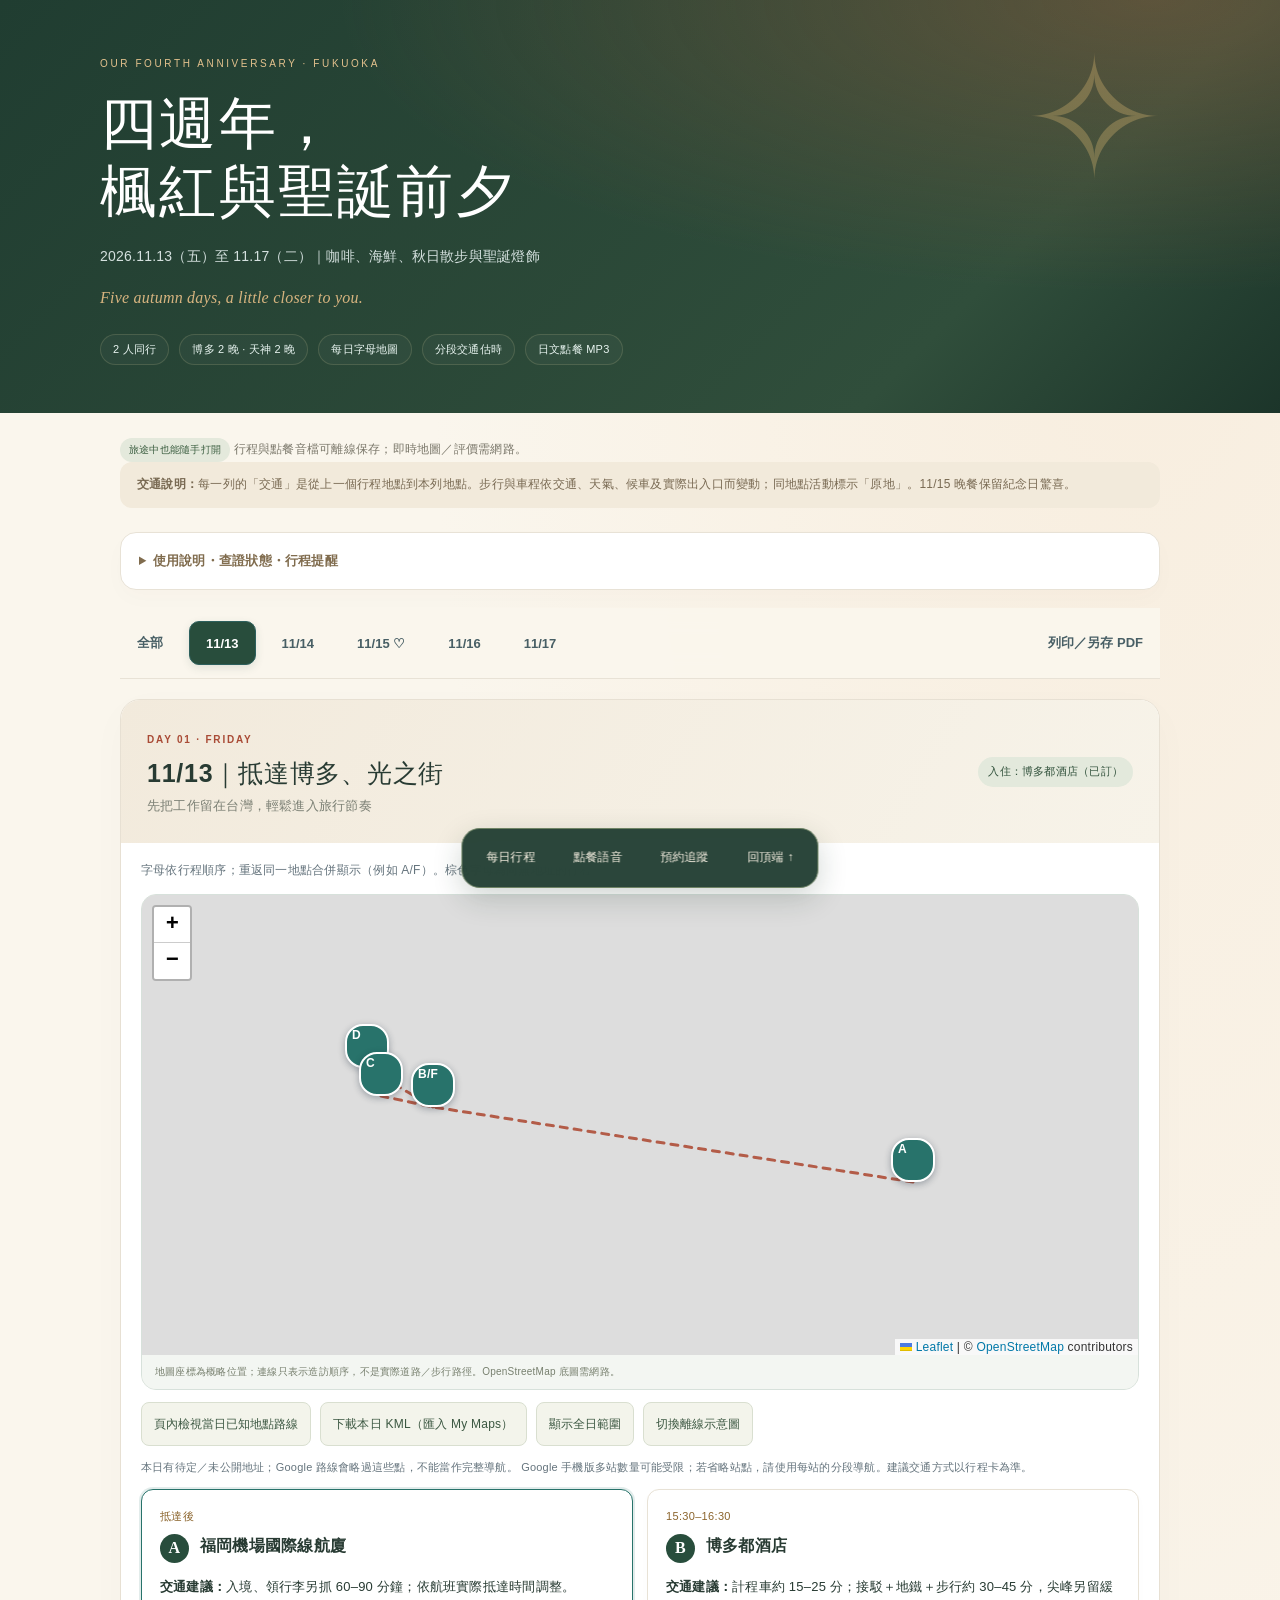
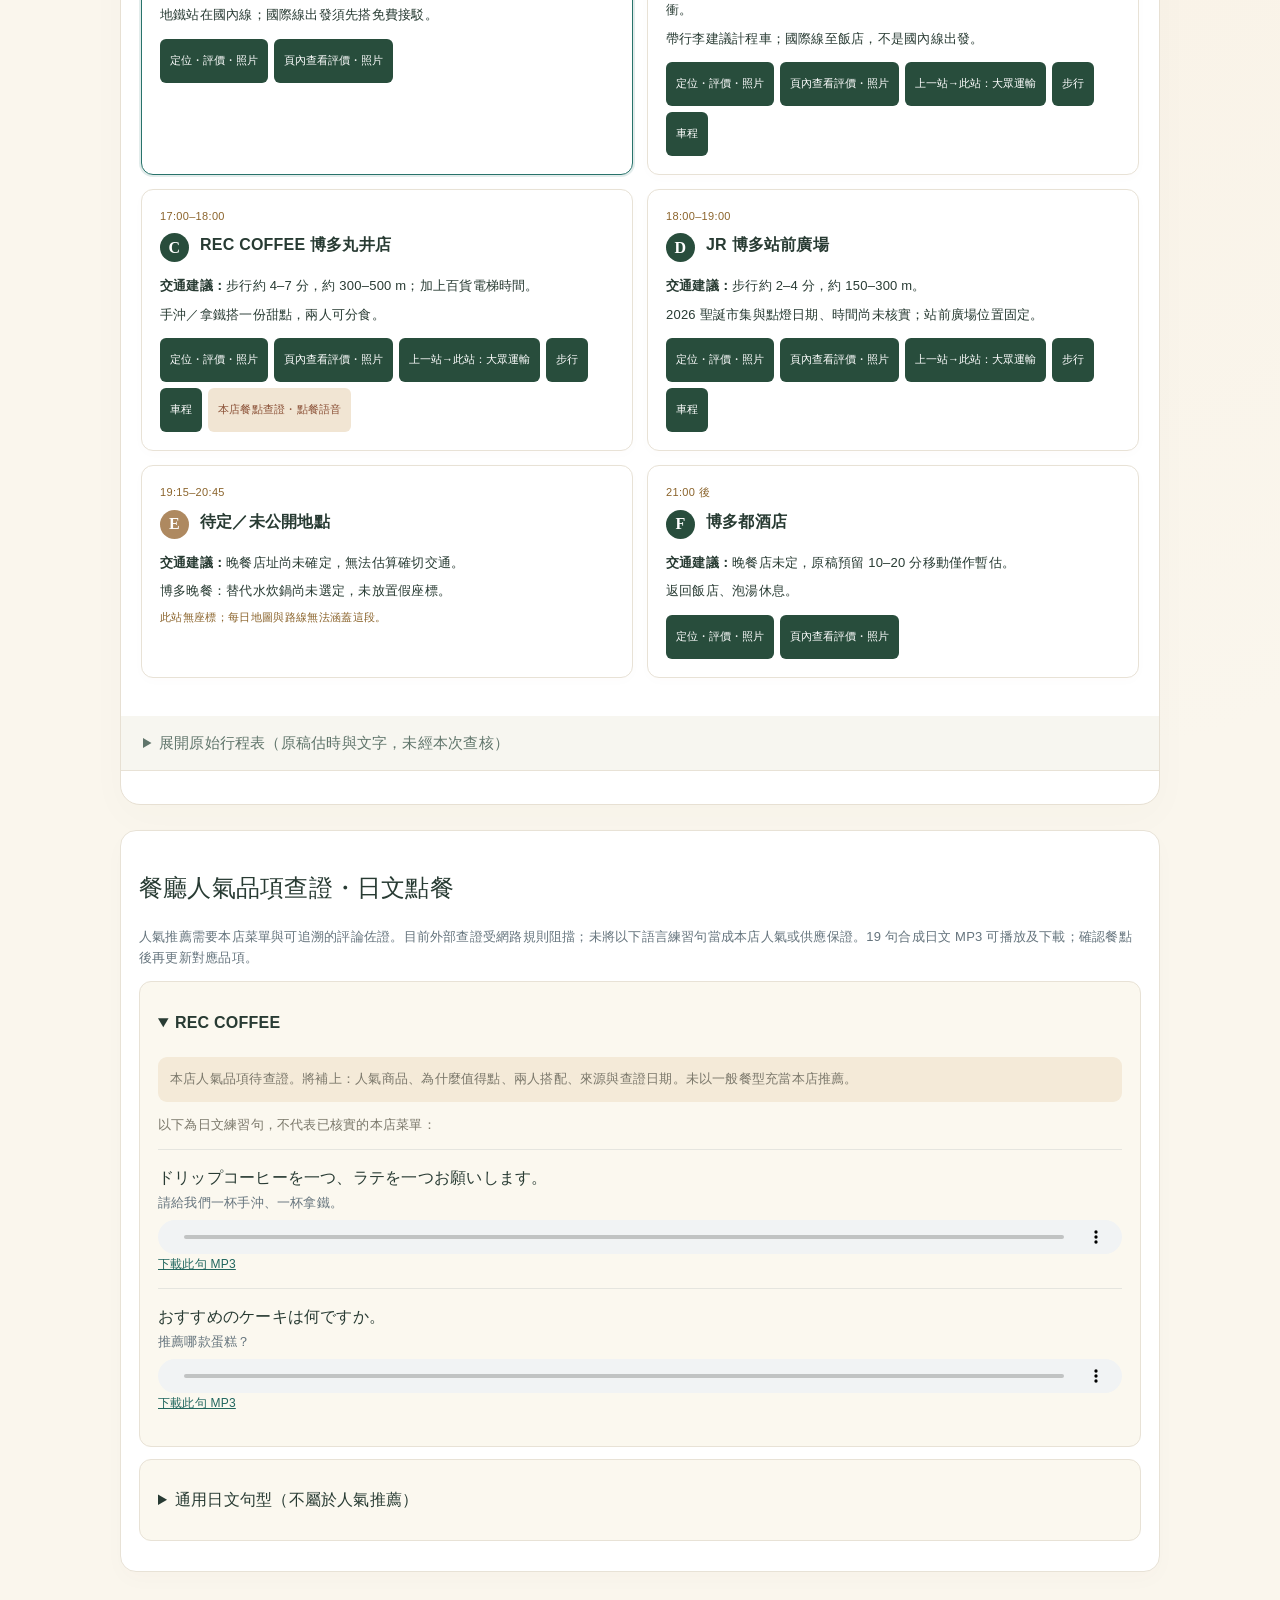
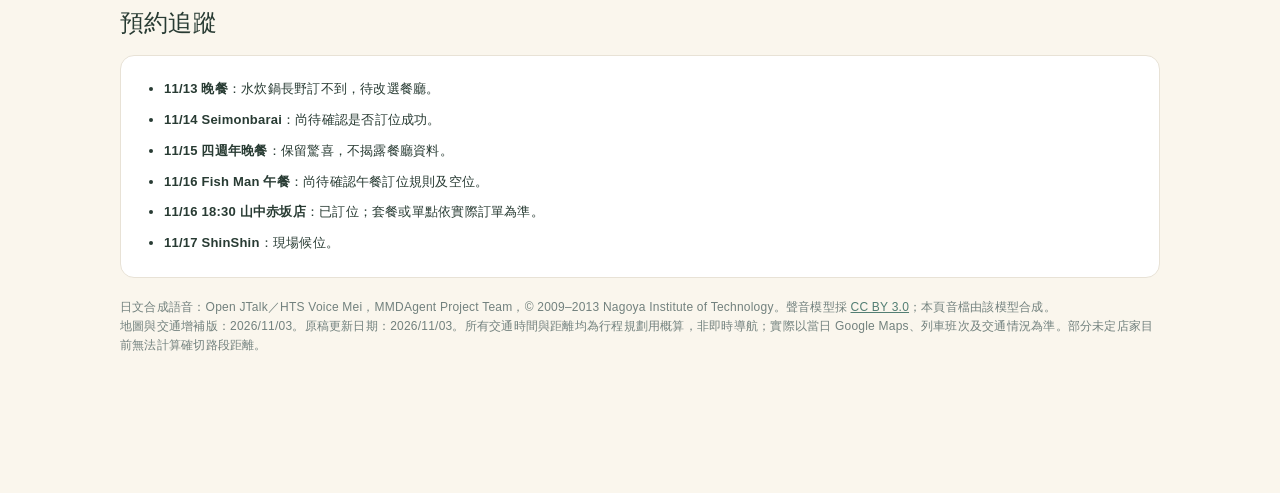
==== index.html @ ae0b799a "Prepare mobile Fukuoka anniversary itinerary and offline audio" ====
<!doctype html>
<html lang="zh-Hant">
<head>
<meta charset="utf-8"><meta name="viewport" content="width=device-width,initial-scale=1,viewport-fit=cover">
<title>四週年福岡旅行｜每日地圖・交通・評價・日文點餐</title>
<style>
:root{--ink:#23313a;--sub:#65747d;--bg:#f6f4ef;--card:#fff;--line:#e5e5df;--accent:#b35c48;--gold:#d9a75f;--teal:#28736b}*{box-sizing:border-box}body{margin:0;background:var(--bg);color:var(--ink);font:15px/1.6 -apple-system,BlinkMacSystemFont,"Noto Sans TC","PingFang TC",sans-serif}.hero{background:linear-gradient(130deg,#172e34,#315e5d);color:white;padding:48px max(22px,calc((100vw - 1040px)/2)) 36px}.eyebrow{font-size:12px;letter-spacing:.23em;color:#e4c28e}.hero h1{font-family:Georgia,"Noto Serif TC",serif;font-size:clamp(30px,5vw,48px);line-height:1.2;margin:13px 0}.hero p{color:#d5e1df;margin:0}.stats{display:flex;flex-wrap:wrap;gap:10px;margin-top:23px}.chip{padding:6px 12px;border:1px solid #71918c;border-radius:99px;font-size:12px;color:#e8f4f0}.container{max-width:1040px;margin:0 auto;padding:25px 20px 70px}.notice{border-left:4px solid var(--gold);background:#fff8e9;padding:13px 17px;border-radius:7px;margin-bottom:24px}.toolbar{display:flex;gap:9px;flex-wrap:wrap;margin:0 0 22px}.toolbar button{border:1px solid #d7dbd5;background:white;border-radius:100px;padding:9px 16px;font-weight:650;color:#485f65;cursor:pointer}.toolbar button.active{background:#2d605d;color:white;border-color:#2d605d}.day{background:var(--card);border:1px solid var(--line);border-radius:16px;margin:0 0 25px;overflow:hidden;box-shadow:0 8px 24px #26342b08}.dayhead{background:#f0eee8;display:flex;justify-content:space-between;align-items:center;gap:18px;padding:21px 23px}.dayhead small{letter-spacing:.1em;color:#8c6b4b;font-weight:750}.dayhead h2{margin:3px 0 3px;font-size:23px}.dayhead p{margin:0;color:var(--sub);font-size:13px}.hotel{background:#e0eae6;color:#275951;border-radius:8px;padding:6px 10px;font-size:12px;white-space:nowrap}.tablewrap{overflow-x:auto}table{border-collapse:collapse;width:100%;min-width:840px}th{text-align:left;background:#fbfbf9;color:#6c7372;font-size:12px;letter-spacing:.04em;padding:13px 12px;border-bottom:1px solid var(--line)}td{padding:13px 12px;border-bottom:1px solid #efeee9;vertical-align:top}tbody tr:last-child td{border-bottom:0}td.time{font-weight:700;white-space:nowrap;color:#42625e}td.activity{min-width:200px;font-weight:650}td.mode{min-width:150px}td.dist{min-width:110px;font-variant-numeric:tabular-nums}td.note{min-width:220px;color:#68767a;font-size:13px}.tag{display:inline-block;border-radius:6px;padding:2px 7px;margin-top:4px;font-size:11px;font-weight:650}.done{background:#e1f0e9;color:#217254}.pending{background:#fff0d7;color:#946721}.free{background:#e8eff9;color:#536e9a}.secret{background:#f3e6ee;color:#865a72}.links{margin:0;padding:14px 22px 19px;border-top:1px solid var(--line);display:flex;gap:15px;flex-wrap:wrap}.links a{color:#21665e;font-size:13px;text-decoration:none;font-weight:650}.section-title{font-size:21px;margin:32px 0 13px}.tracking{background:white;padding:18px 22px;border-radius:14px;border:1px solid var(--line)}.tracking ul{margin:0;padding-left:21px}.tracking li{padding:5px 0}.foot{font-size:12px;color:#72817e;margin-top:20px}.foot a{color:#527e73}@media(max-width:660px){.hero{padding:38px 21px 30px}.dayhead{padding:18px;display:block}.hotel{display:inline-block;margin-top:10px}.container{padding:18px 12px}.dayhead h2{font-size:21px}.tablewrap{margin:0}.notice{font-size:13px}}@media print{.hero{-webkit-print-color-adjust:exact;print-color-adjust:exact}.toolbar{display:none}.day{break-inside:avoid;box-shadow:none}body{background:white}.container{padding:8px}}

.planner{margin:18px 0}.mapintro{font-size:13px;color:#65747d}.mapbox{position:relative;margin-top:14px;border:1px solid #d7e1db;border-radius:14px;overflow:hidden;background:#eef1e7}.leafmap{height:420px;width:100%}.mapcaption{padding:9px 13px;background:#f3f6f2;font-size:12px}.routebar{display:flex;gap:9px;flex-wrap:wrap;margin:12px 0}.routebar a,.mapbtn{display:inline-block;color:#245e55;background:#edf4ee;border:1px solid #c8d9cf;border-radius:8px;padding:8px 12px;text-decoration:none;font-size:13px}.stops{display:grid;grid-template-columns:repeat(2,minmax(0,1fr));gap:10px}.stop{padding:14px;border:1px solid #e2e5dc;border-radius:12px;background:#fff}.stop.selected{border-color:#28736b;box-shadow:0 0 0 2px #28736b22}.stop h3{font-size:15px;line-height:1.5;margin:3px 0 8px}.stop p{font-size:13px;margin:5px 0}.letter{background:#28736b;color:white;border-radius:50%;width:29px;height:29px;display:inline-grid;place-items:center;margin-right:6px;font-weight:bold}.pendingletter{background:#99774f}.stoplinks{display:flex;flex-wrap:wrap;gap:8px;margin-top:8px}.stoplinks a,.stoplinks button{font:inherit;font-size:12px;color:#21665e;background:#f2f6f0;border:1px solid #dae4d7;border-radius:7px;padding:7px 9px;cursor:pointer;text-decoration:none}.flag{font-size:12px;color:#8b642c}.mapmarker{border-radius:18px;background:#28736b;color:#fff;border:2px solid #fff;box-shadow:0 2px 7px #1235;display:grid;place-items:center;font-weight:750;font-size:12px;white-space:nowrap;padding:0 5px}.livepanel{margin-top:14px;border-radius:12px;border:1px solid #dce4db;padding:14px;background:#f6f8f3}.livepanel h3{margin:0 0 7px;font-size:16px}.livepanel iframe{display:block;width:100%;height:320px;border:0;border-radius:10px;background:#e8eee7}.livepanel p{font-size:12px;color:#65747d}.photo{margin-top:10px}.photo img{width:100%;max-height:300px;object-fit:cover;border-radius:10px}.photo figcaption{font-size:12px}.menubox{padding:14px;border:1px solid #e2e5dc;border-radius:12px;background:#fffcf6;margin:12px 0}.menubox summary{font-weight:700;cursor:pointer}.phrase{border-top:1px solid #e5e5df;padding:10px 0}.phrase strong{display:block;font-size:16px}.phrase span{display:block;color:#65747d;font-size:13px}.phrase audio{display:block;width:100%;height:34px;margin-top:6px}.phrase a{color:#21665e;font-size:12px}.summarynotes{padding:18px;border:1px solid #d5dfd7;border-radius:14px;background:#fff;margin:18px 0}.summarynotes li{margin:7px 0}.fallback{height:420px;background:#edf1e8;display:none}.fallback svg{width:100%;height:100%}.legend{font-size:12px;color:#65747d}.day>.planner{padding:0 20px 20px}details.original summary{padding:15px 22px;cursor:pointer;background:#f7f6f0;color:#60756b}.audiointro{font-size:13px;color:#65747d}.notice a{color:#21665e}@media(max-width:660px){.stops{grid-template-columns:1fr}.leafmap,.fallback{height:350px}.day>.planner{padding:0 12px 12px}.livepanel iframe{height:280px}}@media print{.leafmap,.livepanel iframe,.routebar,audio{display:none}.fallback{display:block!important;height:300px}.stops{grid-template-columns:1fr 1fr}.day{break-inside:auto}.stop,.menubox{break-inside:avoid}.original{display:none}.stoplinks button{display:none}}

/* required styles */

.leaflet-pane,
.leaflet-tile,
.leaflet-marker-icon,
.leaflet-marker-shadow,
.leaflet-tile-container,
.leaflet-pane > svg,
.leaflet-pane > canvas,
.leaflet-zoom-box,
.leaflet-image-layer,
.leaflet-layer {
	position: absolute;
	left: 0;
	top: 0;
	}
.leaflet-container {
	overflow: hidden;
	}
.leaflet-tile,
.leaflet-marker-icon,
.leaflet-marker-shadow {
	-webkit-user-select: none;
	   -moz-user-select: none;
	        user-select: none;
	  -webkit-user-drag: none;
	}
/* Prevents IE11 from highlighting tiles in blue */
.leaflet-tile::selection {
	background: transparent;
}
/* Safari renders non-retina tile on retina better with this, but Chrome is worse */
.leaflet-safari .leaflet-tile {
	image-rendering: -webkit-optimize-contrast;
	}
/* hack that prevents hw layers "stretching" when loading new tiles */
.leaflet-safari .leaflet-tile-container {
	width: 1600px;
	height: 1600px;
	-webkit-transform-origin: 0 0;
	}
.leaflet-marker-icon,
.leaflet-marker-shadow {
	display: block;
	}
/* .leaflet-container svg: reset svg max-width decleration shipped in Joomla! (joomla.org) 3.x */
/* .leaflet-container img: map is broken in FF if you have max-width: 100% on tiles */
.leaflet-container .leaflet-overlay-pane svg {
	max-width: none !important;
	max-height: none !important;
	}
.leaflet-container .leaflet-marker-pane img,
.leaflet-container .leaflet-shadow-pane img,
.leaflet-container .leaflet-tile-pane img,
.leaflet-container img.leaflet-image-layer,
.leaflet-container .leaflet-tile {
	max-width: none !important;
	max-height: none !important;
	width: auto;
	padding: 0;
	}

.leaflet-container img.leaflet-tile {
	/* See: https://bugs.chromium.org/p/chromium/issues/detail?id=600120 */
	mix-blend-mode: plus-lighter;
}

.leaflet-container.leaflet-touch-zoom {
	-ms-touch-action: pan-x pan-y;
	touch-action: pan-x pan-y;
	}
.leaflet-container.leaflet-touch-drag {
	-ms-touch-action: pinch-zoom;
	/* Fallback for FF which doesn't support pinch-zoom */
	touch-action: none;
	touch-action: pinch-zoom;
}
.leaflet-container.leaflet-touch-drag.leaflet-touch-zoom {
	-ms-touch-action: none;
	touch-action: none;
}
.leaflet-container {
	-webkit-tap-highlight-color: transparent;
}
.leaflet-container a {
	-webkit-tap-highlight-color: rgba(51, 181, 229, 0.4);
}
.leaflet-tile {
	filter: inherit;
	visibility: hidden;
	}
.leaflet-tile-loaded {
	visibility: inherit;
	}
.leaflet-zoom-box {
	width: 0;
	height: 0;
	-moz-box-sizing: border-box;
	     box-sizing: border-box;
	z-index: 800;
	}
/* workaround for https://bugzilla.mozilla.org/show_bug.cgi?id=888319 */
.leaflet-overlay-pane svg {
	-moz-user-select: none;
	}

.leaflet-pane         { z-index: 400; }

.leaflet-tile-pane    { z-index: 200; }
.leaflet-overlay-pane { z-index: 400; }
.leaflet-shadow-pane  { z-index: 500; }
.leaflet-marker-pane  { z-index: 600; }
.leaflet-tooltip-pane   { z-index: 650; }
.leaflet-popup-pane   { z-index: 700; }

.leaflet-map-pane canvas { z-index: 100; }
.leaflet-map-pane svg    { z-index: 200; }

.leaflet-vml-shape {
	width: 1px;
	height: 1px;
	}
.lvml {
	behavior: url(#default#VML);
	display: inline-block;
	position: absolute;
	}


/* control positioning */

.leaflet-control {
	position: relative;
	z-index: 800;
	pointer-events: visiblePainted; /* IE 9-10 doesn't have auto */
	pointer-events: auto;
	}
.leaflet-top,
.leaflet-bottom {
	position: absolute;
	z-index: 1000;
	pointer-events: none;
	}
.leaflet-top {
	top: 0;
	}
.leaflet-right {
	right: 0;
	}
.leaflet-bottom {
	bottom: 0;
	}
.leaflet-left {
	left: 0;
	}
.leaflet-control {
	float: left;
	clear: both;
	}
.leaflet-right .leaflet-control {
	float: right;
	}
.leaflet-top .leaflet-control {
	margin-top: 10px;
	}
.leaflet-bottom .leaflet-control {
	margin-bottom: 10px;
	}
.leaflet-left .leaflet-control {
	margin-left: 10px;
	}
.leaflet-right .leaflet-control {
	margin-right: 10px;
	}


/* zoom and fade animations */

.leaflet-fade-anim .leaflet-popup {
	opacity: 0;
	-webkit-transition: opacity 0.2s linear;
	   -moz-transition: opacity 0.2s linear;
	        transition: opacity 0.2s linear;
	}
.leaflet-fade-anim .leaflet-map-pane .leaflet-popup {
	opacity: 1;
	}
.leaflet-zoom-animated {
	-webkit-transform-origin: 0 0;
	    -ms-transform-origin: 0 0;
	        transform-origin: 0 0;
	}
svg.leaflet-zoom-animated {
	will-change: transform;
}

.leaflet-zoom-anim .leaflet-zoom-animated {
	-webkit-transition: -webkit-transform 0.25s cubic-bezier(0,0,0.25,1);
	   -moz-transition:    -moz-transform 0.25s cubic-bezier(0,0,0.25,1);
	        transition:         transform 0.25s cubic-bezier(0,0,0.25,1);
	}
.leaflet-zoom-anim .leaflet-tile,
.leaflet-pan-anim .leaflet-tile {
	-webkit-transition: none;
	   -moz-transition: none;
	        transition: none;
	}

.leaflet-zoom-anim .leaflet-zoom-hide {
	visibility: hidden;
	}


/* cursors */

.leaflet-interactive {
	cursor: pointer;
	}
.leaflet-grab {
	cursor: -webkit-grab;
	cursor:    -moz-grab;
	cursor:         grab;
	}
.leaflet-crosshair,
.leaflet-crosshair .leaflet-interactive {
	cursor: crosshair;
	}
.leaflet-popup-pane,
.leaflet-control {
	cursor: auto;
	}
.leaflet-dragging .leaflet-grab,
.leaflet-dragging .leaflet-grab .leaflet-interactive,
.leaflet-dragging .leaflet-marker-draggable {
	cursor: move;
	cursor: -webkit-grabbing;
	cursor:    -moz-grabbing;
	cursor:         grabbing;
	}

/* marker & overlays interactivity */
.leaflet-marker-icon,
.leaflet-marker-shadow,
.leaflet-image-layer,
.leaflet-pane > svg path,
.leaflet-tile-container {
	pointer-events: none;
	}

.leaflet-marker-icon.leaflet-interactive,
.leaflet-image-layer.leaflet-interactive,
.leaflet-pane > svg path.leaflet-interactive,
svg.leaflet-image-layer.leaflet-interactive path {
	pointer-events: visiblePainted; /* IE 9-10 doesn't have auto */
	pointer-events: auto;
	}

/* visual tweaks */

.leaflet-container {
	background: #ddd;
	outline-offset: 1px;
	}
.leaflet-container a {
	color: #0078A8;
	}
.leaflet-zoom-box {
	border: 2px dotted #38f;
	background: rgba(255,255,255,0.5);
	}


/* general typography */
.leaflet-container {
	font-family: "Helvetica Neue", Arial, Helvetica, sans-serif;
	font-size: 12px;
	font-size: 0.75rem;
	line-height: 1.5;
	}


/* general toolbar styles */

.leaflet-bar {
	box-shadow: 0 1px 5px rgba(0,0,0,0.65);
	border-radius: 4px;
	}
.leaflet-bar a {
	background-color: #fff;
	border-bottom: 1px solid #ccc;
	width: 26px;
	height: 26px;
	line-height: 26px;
	display: block;
	text-align: center;
	text-decoration: none;
	color: black;
	}
.leaflet-bar a,
.leaflet-control-layers-toggle {
	background-position: 50% 50%;
	background-repeat: no-repeat;
	display: block;
	}
.leaflet-bar a:hover,
.leaflet-bar a:focus {
	background-color: #f4f4f4;
	}
.leaflet-bar a:first-child {
	border-top-left-radius: 4px;
	border-top-right-radius: 4px;
	}
.leaflet-bar a:last-child {
	border-bottom-left-radius: 4px;
	border-bottom-right-radius: 4px;
	border-bottom: none;
	}
.leaflet-bar a.leaflet-disabled {
	cursor: default;
	background-color: #f4f4f4;
	color: #bbb;
	}

.leaflet-touch .leaflet-bar a {
	width: 30px;
	height: 30px;
	line-height: 30px;
	}
.leaflet-touch .leaflet-bar a:first-child {
	border-top-left-radius: 2px;
	border-top-right-radius: 2px;
	}
.leaflet-touch .leaflet-bar a:last-child {
	border-bottom-left-radius: 2px;
	border-bottom-right-radius: 2px;
	}

/* zoom control */

.leaflet-control-zoom-in,
.leaflet-control-zoom-out {
	font: bold 18px 'Lucida Console', Monaco, monospace;
	text-indent: 1px;
	}

.leaflet-touch .leaflet-control-zoom-in, .leaflet-touch .leaflet-control-zoom-out  {
	font-size: 22px;
	}


/* layers control */

.leaflet-control-layers {
	box-shadow: 0 1px 5px rgba(0,0,0,0.4);
	background: #fff;
	border-radius: 5px;
	}
.leaflet-control-layers-toggle {
	background-image: url(images/layers.png);
	width: 36px;
	height: 36px;
	}
.leaflet-retina .leaflet-control-layers-toggle {
	background-image: url(images/layers-2x.png);
	background-size: 26px 26px;
	}
.leaflet-touch .leaflet-control-layers-toggle {
	width: 44px;
	height: 44px;
	}
.leaflet-control-layers .leaflet-control-layers-list,
.leaflet-control-layers-expanded .leaflet-control-layers-toggle {
	display: none;
	}
.leaflet-control-layers-expanded .leaflet-control-layers-list {
	display: block;
	position: relative;
	}
.leaflet-control-layers-expanded {
	padding: 6px 10px 6px 6px;
	color: #333;
	background: #fff;
	}
.leaflet-control-layers-scrollbar {
	overflow-y: scroll;
	overflow-x: hidden;
	padding-right: 5px;
	}
.leaflet-control-layers-selector {
	margin-top: 2px;
	position: relative;
	top: 1px;
	}
.leaflet-control-layers label {
	display: block;
	font-size: 13px;
	font-size: 1.08333em;
	}
.leaflet-control-layers-separator {
	height: 0;
	border-top: 1px solid #ddd;
	margin: 5px -10px 5px -6px;
	}

/* Default icon URLs */
.leaflet-default-icon-path { /* used only in path-guessing heuristic, see L.Icon.Default */
	background-image: url(images/marker-icon.png);
	}


/* attribution and scale controls */

.leaflet-container .leaflet-control-attribution {
	background: #fff;
	background: rgba(255, 255, 255, 0.8);
	margin: 0;
	}
.leaflet-control-attribution,
.leaflet-control-scale-line {
	padding: 0 5px;
	color: #333;
	line-height: 1.4;
	}
.leaflet-control-attribution a {
	text-decoration: none;
	}
.leaflet-control-attribution a:hover,
.leaflet-control-attribution a:focus {
	text-decoration: underline;
	}
.leaflet-attribution-flag {
	display: inline !important;
	vertical-align: baseline !important;
	width: 1em;
	height: 0.6669em;
	}
.leaflet-left .leaflet-control-scale {
	margin-left: 5px;
	}
.leaflet-bottom .leaflet-control-scale {
	margin-bottom: 5px;
	}
.leaflet-control-scale-line {
	border: 2px solid #777;
	border-top: none;
	line-height: 1.1;
	padding: 2px 5px 1px;
	white-space: nowrap;
	-moz-box-sizing: border-box;
	     box-sizing: border-box;
	background: rgba(255, 255, 255, 0.8);
	text-shadow: 1px 1px #fff;
	}
.leaflet-control-scale-line:not(:first-child) {
	border-top: 2px solid #777;
	border-bottom: none;
	margin-top: -2px;
	}
.leaflet-control-scale-line:not(:first-child):not(:last-child) {
	border-bottom: 2px solid #777;
	}

.leaflet-touch .leaflet-control-attribution,
.leaflet-touch .leaflet-control-layers,
.leaflet-touch .leaflet-bar {
	box-shadow: none;
	}
.leaflet-touch .leaflet-control-layers,
.leaflet-touch .leaflet-bar {
	border: 2px solid rgba(0,0,0,0.2);
	background-clip: padding-box;
	}


/* popup */

.leaflet-popup {
	position: absolute;
	text-align: center;
	margin-bottom: 20px;
	}
.leaflet-popup-content-wrapper {
	padding: 1px;
	text-align: left;
	border-radius: 12px;
	}
.leaflet-popup-content {
	margin: 13px 24px 13px 20px;
	line-height: 1.3;
	font-size: 13px;
	font-size: 1.08333em;
	min-height: 1px;
	}
.leaflet-popup-content p {
	margin: 17px 0;
	margin: 1.3em 0;
	}
.leaflet-popup-tip-container {
	width: 40px;
	height: 20px;
	position: absolute;
	left: 50%;
	margin-top: -1px;
	margin-left: -20px;
	overflow: hidden;
	pointer-events: none;
	}
.leaflet-popup-tip {
	width: 17px;
	height: 17px;
	padding: 1px;

	margin: -10px auto 0;
	pointer-events: auto;

	-webkit-transform: rotate(45deg);
	   -moz-transform: rotate(45deg);
	    -ms-transform: rotate(45deg);
	        transform: rotate(45deg);
	}
.leaflet-popup-content-wrapper,
.leaflet-popup-tip {
	background: white;
	color: #333;
	box-shadow: 0 3px 14px rgba(0,0,0,0.4);
	}
.leaflet-container a.leaflet-popup-close-button {
	position: absolute;
	top: 0;
	right: 0;
	border: none;
	text-align: center;
	width: 24px;
	height: 24px;
	font: 16px/24px Tahoma, Verdana, sans-serif;
	color: #757575;
	text-decoration: none;
	background: transparent;
	}
.leaflet-container a.leaflet-popup-close-button:hover,
.leaflet-container a.leaflet-popup-close-button:focus {
	color: #585858;
	}
.leaflet-popup-scrolled {
	overflow: auto;
	}

.leaflet-oldie .leaflet-popup-content-wrapper {
	-ms-zoom: 1;
	}
.leaflet-oldie .leaflet-popup-tip {
	width: 24px;
	margin: 0 auto;

	-ms-filter: "progid:DXImageTransform.Microsoft.Matrix(M11=0.70710678, M12=0.70710678, M21=-0.70710678, M22=0.70710678)";
	filter: progid:DXImageTransform.Microsoft.Matrix(M11=0.70710678, M12=0.70710678, M21=-0.70710678, M22=0.70710678);
	}

.leaflet-oldie .leaflet-control-zoom,
.leaflet-oldie .leaflet-control-layers,
.leaflet-oldie .leaflet-popup-content-wrapper,
.leaflet-oldie .leaflet-popup-tip {
	border: 1px solid #999;
	}


/* div icon */

.leaflet-div-icon {
	background: #fff;
	border: 1px solid #666;
	}


/* Tooltip */
/* Base styles for the element that has a tooltip */
.leaflet-tooltip {
	position: absolute;
	padding: 6px;
	background-color: #fff;
	border: 1px solid #fff;
	border-radius: 3px;
	color: #222;
	white-space: nowrap;
	-webkit-user-select: none;
	-moz-user-select: none;
	-ms-user-select: none;
	user-select: none;
	pointer-events: none;
	box-shadow: 0 1px 3px rgba(0,0,0,0.4);
	}
.leaflet-tooltip.leaflet-interactive {
	cursor: pointer;
	pointer-events: auto;
	}
.leaflet-tooltip-top:before,
.leaflet-tooltip-bottom:before,
.leaflet-tooltip-left:before,
.leaflet-tooltip-right:before {
	position: absolute;
	pointer-events: none;
	border: 6px solid transparent;
	background: transparent;
	content: "";
	}

/* Directions */

.leaflet-tooltip-bottom {
	margin-top: 6px;
}
.leaflet-tooltip-top {
	margin-top: -6px;
}
.leaflet-tooltip-bottom:before,
.leaflet-tooltip-top:before {
	left: 50%;
	margin-left: -6px;
	}
.leaflet-tooltip-top:before {
	bottom: 0;
	margin-bottom: -12px;
	border-top-color: #fff;
	}
.leaflet-tooltip-bottom:before {
	top: 0;
	margin-top: -12px;
	margin-left: -6px;
	border-bottom-color: #fff;
	}
.leaflet-tooltip-left {
	margin-left: -6px;
}
.leaflet-tooltip-right {
	margin-left: 6px;
}
.leaflet-tooltip-left:before,
.leaflet-tooltip-right:before {
	top: 50%;
	margin-top: -6px;
	}
.leaflet-tooltip-left:before {
	right: 0;
	margin-right: -12px;
	border-left-color: #fff;
	}
.leaflet-tooltip-right:before {
	left: 0;
	margin-left: -12px;
	border-right-color: #fff;
	}

/* Printing */

@media print {
	/* Prevent printers from removing background-images of controls. */
	.leaflet-control {
		-webkit-print-color-adjust: exact;
		print-color-adjust: exact;
		}
	}


:root{--ink:#283b33;--sub:#7c8075;--bg:#faf6ed;--line:#e8e2d6;--accent:#a94b36;--teal:#284d3c;--gold:#bc914d}body{background:radial-gradient(ellipse at 90% 0,#f4dfc666,transparent 45%),#faf6ed;letter-spacing:.015em}.hero{position:relative;overflow:hidden;padding:56px max(24px,calc((100vw - 1080px)/2)) 48px;background:radial-gradient(ellipse at 90% 0,#b9623d55,transparent 50%),linear-gradient(135deg,#203d31,#304e3b 75%,#1c352a)}.hero:after{content:'✧';position:absolute;right:9%;top:20px;font:170px Georgia;color:#e4be7750;pointer-events:none}.eyebrow{font-size:10px;letter-spacing:.26em}.hero h1{font-family:Georgia,"Noto Serif TC","Songti TC",serif;font-weight:500;font-size:clamp(32px,5vw,57px);letter-spacing:.04em;max-width:800px;margin:18px 0}.hero p{font-size:14px}.hero-note{font-family:Georgia,serif;font-style:italic;color:#d7b47f;margin:18px 0;font-size:16px}.chip{font-size:11px;background:#ffffff08;border-color:#b9b78b35}.container{max-width:1080px;padding-bottom:110px}.notice{background:#f2eadb;border:0;border-radius:12px;font-size:12px;color:#796a53}.summarynotes{border-radius:16px;border-color:#e8e2d6;font-size:13px;box-shadow:0 8px 22px #634b2605}.summarynotes>h2{font-family:Georgia,"Noto Serif TC",serif;font-size:24px;font-weight:500}.toolbar{position:sticky;top:0;z-index:1000;background:#faf6edf5;backdrop-filter:blur(12px);padding:13px 0;margin:0 0 20px;border-bottom:1px solid #e8e2d6;flex-wrap:nowrap;overflow:auto;scrollbar-width:none}.toolbar button{white-space:nowrap;border-radius:10px;padding:10px 16px;background:transparent;border-color:transparent;font-size:13px}.toolbar button.active{background:#284d3c;box-shadow:0 3px 9px #284d3c20}.day{border-radius:20px;border-color:#e7e0d3;box-shadow:0 12px 40px #57472e06}.dayhead{background:linear-gradient(120deg,#f2eadc,#f7f3e9);padding:26px}.dayhead small{font-size:10px;letter-spacing:.18em;color:#a94b36}.dayhead h2{font-size:25px;font-weight:550;letter-spacing:.03em}.hotel{background:#e3e9dc;color:#33533d;border-radius:20px;font-size:11px}.mapintro{font-size:12px;margin:18px 0 10px}.mapbox{border-radius:15px}.stop{position:relative;padding:18px;border-color:#e8e2d6;box-shadow:0 3px 12px #68553704}.stop h3{font-size:16px;margin:8px 0 12px;display:flex;align-items:flex-start;gap:5px}.letter{flex-shrink:0;width:29px;height:29px;background:#284d3c;font-family:Georgia,serif}.pendingletter{background:#ae8960}.stop p{font-size:13px;line-height:1.8}.stop .flag{font-size:11px;letter-spacing:.03em}.stoplinks{margin-top:12px;gap:6px}.stoplinks a,.stoplinks button{background:#f4f5ed;color:#3e5b44;border:0;font-size:11px;padding:9px 10px;border-radius:6px}.stoplinks button{background:#284d3c;color:#fff}.livepanel{margin-top:20px;background:#f3f4ed;border-radius:16px;padding:18px}.livepanel h3{font-size:16px;font-weight:550}.livepanel .google-link{margin:5px 0}.mapbtn,.routebar a{font-size:12px;border-radius:8px;background:#f3f4eb;color:#3b5741;border-color:#d9dfd0}.mapcaption{font-size:10px;color:#78806f}.legend{font-size:11px;line-height:1.8}.tracking{font-size:13px}.section-title{font-family:Georgia,"Noto Serif TC",serif;font-size:24px;font-weight:500}.menubox{background:#fbf8ef;border-color:#e8e2d6;padding:18px}.menubox summary{font-size:16px;font-weight:550}.menubox>p{font-size:13px;color:#7b786b}.phrase{padding:14px 0}.phrase strong{font-weight:500;line-height:1.8}.phrase audio{max-width:480px}.bottomnav{position:fixed;bottom:16px;left:50%;transform:translateX(-50%);display:flex;gap:4px;background:#203d31f2;backdrop-filter:blur(12px);padding:7px;border:1px solid #6f8465;border-radius:18px;box-shadow:0 10px 30px #1b332533;z-index:1100}.bottomnav a{display:block;color:#f7f0e2;text-decoration:none;padding:10px 17px;font-size:12px;white-space:nowrap;border-radius:10px}.bottomnav a:hover{background:#ffffff16}.offlinebadge{display:inline-block;background:#e4e9dc;color:#3b5e40;border-radius:99px;padding:4px 9px;font-size:10px}.offlineinfo{font-size:12px;color:#7b786b}.guide-intro{margin-top:24px}.guide-intro summary{cursor:pointer;font-size:13px;color:#806c4e;font-weight:600}.guide-intro ul{padding-left:20px}.photo button{font-size:12px}a:focus-visible,button:focus-visible,summary:focus-visible{outline:3px solid #bc914d;outline-offset:3px}.printbutton{margin-left:auto}.day[hidden]{display:none!important}@media(min-width:900px){.stops{gap:14px}.planner .leafmap{height:460px}}@media(max-width:660px){.hero{padding:39px 23px 32px}.hero:after{font-size:115px;right:7%;top:19px;opacity:.45}.hero h1{font-size:34px;max-width:280px;line-height:1.45}.hero p{font-size:12px;max-width:290px}.hero-note{font-size:13px;margin-top:12px}.stats{gap:6px;margin-top:19px}.chip{padding:4px 8px;font-size:10px}.container{padding:16px 12px 110px}.toolbar{gap:3px;margin-bottom:15px;padding:10px 0}.toolbar button{padding:10px 12px;font-size:12px}.dayhead{padding:22px 18px}.dayhead h2{font-size:23px}.dayhead p{font-size:12px}.hotel{padding:5px 10px}.day>.planner{padding:0 12px 14px}.stops{gap:10px}.stop{padding:16px}.livepanel{padding:13px}.livepanel h3{font-size:15px}.bottomnav{width:calc(100% - 34px);justify-content:space-around;bottom:12px;gap:0;padding:6px}.bottomnav a{padding:10px;font-size:12px}.notice{font-size:11px}.summarynotes{padding:16px}.foot{font-size:11px}.leaflet-control-attribution{font-size:9px!important}.mapcaption{line-height:1.7}.routebar{gap:7px}.routebar>a:first-child{width:100%;text-align:center;background:#284d3c;color:#fff}.routebar button{flex:1}.mapbox .leafmap{height:340px}}@media print{.bottomnav,.offlineinfo{display:none}.hero{padding:24px}.hero:after{display:none}}

button,a,summary{-webkit-tap-highlight-color:transparent}html{scroll-behavior:smooth;scroll-padding-top:80px}button,.mapbtn,.stoplinks>a,.stoplinks>button,.toolbar button,.bottomnav a{min-height:44px;touch-action:manipulation}.stoplinks>a,.stoplinks>button,.routebar a,.routebar button{display:inline-flex;align-items:center;justify-content:center}.mapmarker{min-height:0}.menubox summary{min-height:44px;align-content:center}.stop,.livepanel{min-width:0;overflow-wrap:anywhere}.phrase audio{max-width:100%}.bottomnav{padding-bottom:max(7px,env(safe-area-inset-bottom));bottom:max(12px,env(safe-area-inset-bottom))}.container{padding-bottom:calc(125px + env(safe-area-inset-bottom))}.bottomnav a{display:grid;place-items:center}.leaflet-control-zoom a{min-height:36px;min-width:36px;line-height:36px!important}.stoplinks .food-link{background:#f1e5d3;color:#8a5036}.menubox[hidden],.livepanel[hidden]{display:none!important}.livepanel .google-link{display:none!important}.recommend-status{background:#f4ead8;padding:12px;border-radius:9px;font-size:12px;color:#8a633b}@media(max-width:660px){.toolbar .printbutton{display:none}.toolbar{scroll-padding-inline:10px}.toolbar button{flex-shrink:0}.bottomnav{padding-bottom:max(6px,env(safe-area-inset-bottom))}.bottomnav a{min-height:46px}.dayhead p{line-height:1.8}.leaflet-control-zoom a{min-height:44px;min-width:44px;line-height:44px!important}.stoplinks>a,.stoplinks>button{min-height:44px;font-size:12px}.mapcaption{font-size:11px}.routebar a{min-height:44px}.phrase strong{font-size:17px}.summarynotes.guide-intro{font-size:12px}.summarynotes.guide-intro summary{min-height:44px;align-content:center}.hero .stats{padding-right:5px}}@media(max-width:360px){.bottomnav a{padding:8px;font-size:11px}.toolbar button{padding:9px 11px}.hero h1{font-size:31px}.dayhead h2{font-size:21px}.hotel{white-space:normal}.stop h3{font-size:15px}}@media(prefers-reduced-motion:reduce){html{scroll-behavior:auto}}
</style>
<link rel="manifest" href="manifest.webmanifest"><link rel="icon" href="icon.svg"><meta name="theme-color" content="#284d3c"><meta name="apple-mobile-web-app-capable" content="yes"></head>
<body>
<header class="hero"><div class="eyebrow">OUR FOURTH ANNIVERSARY · FUKUOKA</div><h1>四週年，<br>楓紅與聖誕前夕</h1><p>2026.11.13（五）至 11.17（二）｜咖啡、海鮮、秋日散步與聖誕燈飾</p><div class="hero-note">Five autumn days, a little closer to you.</div><div class="stats"><span class="chip">2 人同行</span><span class="chip">博多 2 晚 · 天神 2 晚</span><span class="chip">每日字母地圖</span><span class="chip">分段交通估時</span><span class="chip">日文點餐 MP3</span></div></header>
<main class="container" id="top"><div class="offlineinfo"><span class="offlinebadge" id="cache-status">旅途中也能隨手打開</span> 行程與點餐音檔可離線保存；即時地圖／評價需網路。</div><div class="notice"><b>交通說明：</b>每一列的「交通」是從上一個行程地點到本列地點。步行與車程依交通、天氣、候車及實際出入口而變動；同地點活動標示「原地」。11/15 晚餐保留紀念日驚喜。</div><details class="summarynotes guide-intro"><summary>使用說明・查證狀態・行程提醒</summary><b>這份行程怎麼用</b><ul><li>每天各一張互動地圖，A → B → C 依行程排序；點擊標記／地點卡可開啟 Google 地圖、評價與照片入口。</li><li>保留所有原稿時段與活動；回程飯店也列入。未知餐廳不放假標記，參道與河畔屬區域定位。所有座標未經即時店址核實。</li><li>Google Maps 星等、評論數與店家實拍須在線查看；本次製作環境無法連線核實，頁內不編造評分。部分景點可按鈕載入有來源的 Wikipedia 實景照片。</li><li>交通為規劃估算、非 2026/11/13–17 即時班表；包含候車的估時仍可能因七五三週末／市集活動增加。特別注意 11/14 太宰府行程與 11/16 公園至午餐的時間銜接。</li><li>聖誕市集與燈飾的 2026 開放日期及時間尚未核實。<a href="https://christmas-advent.jp/" target="_blank" rel="noopener">出發前查活動官網 ↗</a>。<a href="#order">前往餐廳推薦／日文點餐音檔 ↓</a></li></ul></details><nav class="toolbar" id="filters" aria-label="選擇行程日期"><button class="active" data-day="all">全部</button><button data-day="1">11/13</button><button data-day="2">11/14</button><button data-day="3">11/15 ♡</button><button data-day="4">11/16</button><button data-day="5">11/17</button><button class="printbutton" onclick="window.print()">列印／另存 PDF</button></nav>
<section class="day" data-day="1"><div class="dayhead"><div><small>DAY 01 · FRIDAY</small><h2>11/13｜抵達博多、光之街</h2><p>先把工作留在台灣，輕鬆進入旅行節奏</p></div><span class="hotel">入住：博多都酒店（已訂）</span></div><details class="original"><summary>展開原始行程表（原稿估時與文字，未經本次查核）</summary><div class="tablewrap"><table><thead><tr><th>時間</th><th>行程</th><th>上一站 → 此站交通</th><th>距離估算</th><th>備註／狀態</th></tr></thead><tbody>
<tr><td class="time">15:30–16:30</td><td class="activity">福岡機場 → 博多都酒店</td><td class="mode">計程車 15–25 分；或接駁車＋地鐵＋步行約 30–45 分</td><td class="dist">道路約 4–6 km</td><td class="note">抵達國際線、入境及行李時間另計；計程車較省力。<br><span class="tag done">飯店已訂</span></td></tr>
<tr><td class="time">17:00–18:00</td><td class="activity">REC COFFEE 博多丸井店</td><td class="mode">步行約 4–7 分</td><td class="dist">約 300–500 m</td><td class="note">手沖咖啡、茶與甜點。</td></tr>
<tr><td class="time">18:00–19:00</td><td class="activity">JR 博多站前「光之街」聖誕市集</td><td class="mode">步行約 2–4 分</td><td class="dist">約 150–300 m</td><td class="note">燈飾、熱飲、聖誕限定杯。</td></tr>
<tr><td class="time">19:15–20:45</td><td class="activity">博多晚餐（待替換水炊鍋）</td><td class="mode">待選店後計算</td><td class="dist">待定</td><td class="note">水炊鍋長野未訂到，優先找替代水炊鍋。<br><span class="tag pending">尚未訂位</span></td></tr>
<tr><td class="time">21:00 後</td><td class="activity">博多都酒店，泡湯休息</td><td class="mode">依晚餐店址；預留 10–20 分移動</td><td class="dist">待定</td><td class="note">不再排其他景點。</td></tr>
</tbody></table></div></details><div class="links"><a target="_blank" href="https://www.google.com/maps/search/?api=1&query=Miyako+Hotel+Hakata">飯店地圖 ↗</a><a target="_blank" href="https://www.google.com/maps/search/?api=1&query=REC+COFFEE+Hakata+Marui">咖啡店地圖 ↗</a></div></section>
<section class="day" data-day="2"><div class="dayhead"><div><small>DAY 02 · SATURDAY</small><h2>11/14｜太宰府、抹茶與海鮮</h2><p>神社秋景、參道茶屋，晚上回福岡吃海鮮</p></div><span class="hotel">住宿：博多都酒店</span></div><details class="original"><summary>展開原始行程表（原稿估時與文字，未經本次查核）</summary><div class="tablewrap"><table><thead><tr><th>時間</th><th>行程</th><th>上一站 → 此站交通</th><th>距離估算</th><th>備註／狀態</th></tr></thead><tbody>
<tr><td class="time">09:00–10:00</td><td class="activity">早餐</td><td class="mode">飯店或步行 5–10 分</td><td class="dist">0–700 m</td><td class="note">依當天起床時間調整。</td></tr>
<tr><td class="time">10:00–11:00</td><td class="activity">博多 → 竈門神社</td><td class="mode">計程車約 35–55 分；大眾運輸約 65–90 分</td><td class="dist">道路約 19–23 km</td><td class="note">建議計程車或包車；大眾交通需轉乘到太宰府再搭巴士／計程車。</td></tr>
<tr><td class="time">11:00–12:00</td><td class="activity">竈門神社</td><td class="mode">原地步行</td><td class="dist">園區內</td><td class="note">賞秋景、結緣御守；紅葉依實際天氣。</td></tr>
<tr><td class="time">12:15–14:30</td><td class="activity">太宰府天滿宮與參道午餐</td><td class="mode">計程車約 8–12 分；或步行下坡約 30–40 分</td><td class="dist">約 2–3 km</td><td class="note">抹茶、梅枝餅、參道散步。</td></tr>
<tr><td class="time">14:30–15:30</td><td class="activity">參道茶屋及伴手禮</td><td class="mode">步行</td><td class="dist">約 0.5–1 km</td><td class="note">留白，不趕行程。</td></tr>
<tr><td class="time">15:30–17:00</td><td class="activity">返回博多都酒店</td><td class="mode">大眾運輸約 55–75 分；計程車約 35–55 分</td><td class="dist">道路約 18–22 km</td><td class="note">預留晚間換裝與休息。</td></tr>
<tr><td class="time">18:00–20:00</td><td class="activity">Seimonbarai 海鮮居酒屋</td><td class="mode">計程車約 10–15 分；地鐵＋步行約 15–25 分</td><td class="dist">道路約 2–3 km</td><td class="note">玄界灘海鮮、刺身、熟食。<br><span class="tag pending">尚未確認訂位</span></td></tr>
<tr><td class="time">20:00–20:40</td><td class="activity">中洲川端河畔散步</td><td class="mode">步行約 5–10 分</td><td class="dist">約 300–700 m</td><td class="note">夜景拍照；回博多飯店計程車約 10–15 分。</td></tr>
</tbody></table></div></details><div class="links"><a target="_blank" href="https://www.google.com/maps/search/?api=1&query=Kamado+Shrine+Dazaifu">竈門神社地圖 ↗</a><a target="_blank" href="https://www.google.com/maps/search/?api=1&query=Seimonbarai+Fukuoka">Seimonbarai 地圖 ↗</a></div></section>
<section class="day" data-day="3"><div class="dayhead"><div><small>DAY 03 · SUNDAY</small><h2>11/15｜四週年紀念日</h2><p>舒服地度過一整天，晚餐留給驚喜</p></div><span class="hotel">入住：ONE FUKUOKA HOTEL（已訂）</span></div><details class="original"><summary>展開原始行程表（原稿估時與文字，未經本次查核）</summary><div class="tablewrap"><table><thead><tr><th>時間</th><th>行程</th><th>上一站 → 此站交通</th><th>距離估算</th><th>備註／狀態</th></tr></thead><tbody>
<tr><td class="time">09:30–11:00</td><td class="activity">早餐、整理行李、退房</td><td class="mode">飯店內</td><td class="dist">原地</td><td class="note">不趕早。</td></tr>
<tr><td class="time">11:00–12:00</td><td class="activity">移動至 ONE FUKUOKA HOTEL</td><td class="mode">計程車約 12–20 分；地鐵＋步行約 15–25 分</td><td class="dist">道路約 3–4 km</td><td class="note">先寄放行李，實際入住依飯店時間。<br><span class="tag done">飯店已訂</span></td></tr>
<tr><td class="time">12:00–13:30</td><td class="activity">天神午餐與咖啡</td><td class="mode">步行約 5–15 分</td><td class="dist">約 300–1000 m</td><td class="note">餐廳彈性選擇。</td></tr>
<tr><td class="time">14:00–16:30</td><td class="activity">飯店休息與設施</td><td class="mode">步行回飯店約 5–15 分</td><td class="dist">約 300–1000 m</td><td class="note">客房、浴缸、住客空間。</td></tr>
<tr><td class="time">16:30–17:30</td><td class="activity">天神抹茶／逛街，或繼續飯店時光</td><td class="mode">步行約 5–10 分</td><td class="dist">約 300–700 m</td><td class="note">不強制塞行程。</td></tr>
<tr><td class="time">18:00–20:30</td><td class="activity">四週年紀念晚餐</td><td class="mode">視當日安排，預留 15–25 分移動</td><td class="dist">保留驚喜</td><td class="note"><span class="tag secret">紀念日安排</span></td></tr>
<tr><td class="time">20:30 後</td><td class="activity">THE ROOF／飯店夜景</td><td class="mode">回 ONE FUKUOKA HOTEL</td><td class="dist">依前一站</td><td class="note">若營業與座位允許，喝杯飲品結束這天。</td></tr>
</tbody></table></div></details><div class="links"><a target="_blank" href="https://www.google.com/maps/search/?api=1&query=ONE+FUKUOKA+HOTEL">ONE FUKUOKA HOTEL 地圖 ↗</a></div></section>
<section class="day" data-day="4"><div class="dayhead"><div><small>DAY 04 · MONDAY</small><h2>11/16｜六本松、大濠公園、牛腸鍋</h2><p>文青街區與湖景，晚上接聖誕燈飾</p></div><span class="hotel">住宿：ONE FUKUOKA HOTEL</span></div><details class="original"><summary>展開原始行程表（原稿估時與文字，未經本次查核）</summary><div class="tablewrap"><table><thead><tr><th>時間</th><th>行程</th><th>上一站 → 此站交通</th><th>距離估算</th><th>備註／狀態</th></tr></thead><tbody>
<tr><td class="time">09:30–10:00</td><td class="activity">天神 → AMAM DACOTAN 六本松本店</td><td class="mode">計程車約 12–20 分；地鐵＋步行約 20–30 分</td><td class="dist">道路約 3–4 km</td><td class="note">熱門麵包店，可能候位。</td></tr>
<tr><td class="time">10:00–10:45</td><td class="activity">AMAM DACOTAN 購買麵包</td><td class="mode">原地</td><td class="dist">原地</td><td class="note">可外帶至公園。</td></tr>
<tr><td class="time">10:45–12:15</td><td class="activity">大濠公園散步、湖景</td><td class="mode">步行約 12–20 分（依公園入口）</td><td class="dist">約 0.9–1.5 km</td><td class="note">湖畔散步、拍照與休息。</td></tr>
<tr><td class="time">12:30–14:00</td><td class="activity">Fish Man（魚男）海鮮午餐</td><td class="mode">計程車約 10–15 分；步行約 25–35 分</td><td class="dist">約 2–2.5 km</td><td class="note">創意海鮮；先確認午餐是否接受預約。<br><span class="tag pending">待確認</span></td></tr>
<tr><td class="time">14:30–17:45</td><td class="activity">ONE FUKUOKA HOTEL 休息</td><td class="mode">步行約 10–15 分</td><td class="dist">約 0.8–1.2 km</td><td class="note">晚餐前保留完整休息時間。</td></tr>
<tr><td class="time">18:30–20:00</td><td class="activity">博多牛腸鍋 山中赤坂店</td><td class="mode">計程車約 8–12 分；步行約 15–20 分</td><td class="dist">約 1.2–1.6 km</td><td class="note">招牌味噌牛腸鍋。<br><span class="tag done">已訂位</span></td></tr>
<tr><td class="time">20:00–20:40</td><td class="activity">大名花園城市聖誕燈飾</td><td class="mode">步行約 8–12 分</td><td class="dist">約 600–900 m</td><td class="note">馬車燈飾與城市廣場。</td></tr>
<tr><td class="time">20:40–21:30</td><td class="activity">天神市役所西側聖誕市集</td><td class="mode">步行約 12–17 分</td><td class="dist">約 0.9–1.2 km</td><td class="note">熱紅酒、聖誕小屋和限定杯；平日營業至 23:00。</td></tr>
<tr><td class="time">21:30 後</td><td class="activity">天神中央公園（選去）／回飯店</td><td class="mode">公園約步行 5–8 分；回飯店約 5–10 分</td><td class="dist">約 300–700 m</td><td class="note">視體力決定，不必全部跑完。</td></tr>
</tbody></table></div></details><div class="links"><a target="_blank" href="https://www.google.com/maps/search/?api=1&query=AMAM+DACOTAN+Ropponmatsu">AMAM DACOTAN 地圖 ↗</a><a target="_blank" href="https://www.google.com/maps/search/?api=1&query=Hakata+Motsunabe+Yamanaka+Akasaka">山中赤坂店地圖 ↗</a><a target="_blank" href="https://christmas-advent.jp/fukuoka-tenjin/">天神聖誕市集官網 ↗</a></div></section>
<section class="day" data-day="5"><div class="dayhead"><div><small>DAY 05 · TUESDAY</small><h2>11/17｜拉麵與最後的咖啡</h2><p>收拾伴手禮，留足機場交通時間</p></div><span class="hotel">19:20 長榮班機返台</span></div><details class="original"><summary>展開原始行程表（原稿估時與文字，未經本次查核）</summary><div class="tablewrap"><table><thead><tr><th>時間</th><th>行程</th><th>上一站 → 此站交通</th><th>距離估算</th><th>備註／狀態</th></tr></thead><tbody>
<tr><td class="time">09:30–10:30</td><td class="activity">早餐、退房、寄放行李</td><td class="mode">飯店內</td><td class="dist">原地</td><td class="note">行李寄放請先向飯店確認。</td></tr>
<tr><td class="time">11:00–12:00</td><td class="activity">ShinShin 福岡 PARCO 店拉麵</td><td class="mode">步行約 5–10 分</td><td class="dist">約 350–650 m</td><td class="note">現場排隊，營業狀況出發前再確認。<br><span class="tag free">現場候位</span></td></tr>
<tr><td class="time">12:00–14:30</td><td class="activity">天神購物、咖啡／抹茶採買</td><td class="mode">商圈步行約 5–15 分</td><td class="dist">約 0.5–1.5 km</td><td class="note">咖啡豆、茶粉、伴手禮。</td></tr>
<tr><td class="time">14:30–15:00</td><td class="activity">返回 ONE FUKUOKA HOTEL 領行李</td><td class="mode">步行約 5–15 分</td><td class="dist">約 0.4–1 km</td><td class="note">準時離開商圈。</td></tr>
<tr><td class="time">15:00–16:00</td><td class="activity">天神 → 福岡機場國際線航廈</td><td class="mode">計程車約 20–35 分；或地鐵約 11 分＋國內線到國際線接駁及步行約 20–35 分</td><td class="dist">道路約 7–9 km</td><td class="note">地鐵只到國內線，須轉免費航廈接駁車；交通時間含緩衝估算。</td></tr>
<tr><td class="time">19:20</td><td class="activity">長榮航空返台</td><td class="mode">機場報到、安檢、出境</td><td class="dist">原地</td><td class="note">建議約 16:00 前到國際線，留足報到時間。</td></tr>
</tbody></table></div></details><div class="links"><a target="_blank" href="https://www.google.com/maps/search/?api=1&query=ShinShin+Fukuoka+PARCO">ShinShin PARCO 地圖 ↗</a><a target="_blank" href="https://www.fukuoka-airport.jp/en/access/bus.html">福岡機場交通資訊 ↗</a></div></section>
<h2 class="section-title">預約追蹤</h2><div class="tracking" id="reservations"><ul><li><b>11/13 晚餐</b>：水炊鍋長野訂不到，待改選餐廳。</li><li><b>11/14 Seimonbarai</b>：尚待確認是否訂位成功。</li><li><b>11/15 四週年晚餐</b>：保留驚喜，不揭露餐廳資料。</li><li><b>11/16 Fish Man 午餐</b>：尚待確認午餐訂位規則及空位。</li><li><b>11/16 18:30 山中赤坂店</b>：已訂位；套餐或單點依實際訂單為準。</li><li><b>11/17 ShinShin</b>：現場候位。</li></ul></div>
<p class="foot">日文合成語音：Open JTalk／HTS Voice Mei，MMDAgent Project Team，© 2009–2013 Nagoya Institute of Technology。聲音模型採 <a href="https://creativecommons.org/licenses/by/3.0/" target="_blank" rel="noopener">CC BY 3.0</a>；本頁音檔由該模型合成。<br>地圖與交通增補版：2026/11/03。原稿更新日期：2026/11/03。所有交通時間與距離均為行程規劃用概算，非即時導航；實際以當日 Google Maps、列車班次及交通情況為準。部分未定店家目前無法計算確切路段距離。</p>
</main><script>document.querySelectorAll('#filters button[data-day]').forEach(btn=>btn.addEventListener('click',()=>{document.querySelectorAll('#filters button[data-day]').forEach(b=>b.classList.remove('active'));btn.classList.add('active');document.querySelectorAll('.day').forEach(d=>d.hidden=btn.dataset.day!=='all'&&d.dataset.day!==btn.dataset.day);}))</script>
<script>/* @preserve
 * Leaflet 1.9.4, a JS library for interactive maps. https://leafletjs.com
 * (c) 2010-2023 Vladimir Agafonkin, (c) 2010-2011 CloudMade
 */
!function(t,e){"object"==typeof exports&&"undefined"!=typeof module?e(exports):"function"==typeof define&&define.amd?define(["exports"],e):e((t="undefined"!=typeof globalThis?globalThis:t||self).leaflet={})}(this,function(t){"use strict";function l(t){for(var e,i,n=1,o=arguments.length;n<o;n++)for(e in i=arguments[n])t[e]=i[e];return t}var R=Object.create||function(t){return N.prototype=t,new N};function N(){}function a(t,e){var i,n=Array.prototype.slice;return t.bind?t.bind.apply(t,n.call(arguments,1)):(i=n.call(arguments,2),function(){return t.apply(e,i.length?i.concat(n.call(arguments)):arguments)})}var D=0;function h(t){return"_leaflet_id"in t||(t._leaflet_id=++D),t._leaflet_id}function j(t,e,i){var n,o,s=function(){n=!1,o&&(r.apply(i,o),o=!1)},r=function(){n?o=arguments:(t.apply(i,arguments),setTimeout(s,e),n=!0)};return r}function H(t,e,i){var n=e[1],e=e[0],o=n-e;return t===n&&i?t:((t-e)%o+o)%o+e}function u(){return!1}function i(t,e){return!1===e?t:(e=Math.pow(10,void 0===e?6:e),Math.round(t*e)/e)}function W(t){return t.trim?t.trim():t.replace(/^\s+|\s+$/g,"")}function F(t){return W(t).split(/\s+/)}function c(t,e){for(var i in Object.prototype.hasOwnProperty.call(t,"options")||(t.options=t.options?R(t.options):{}),e)t.options[i]=e[i];return t.options}function U(t,e,i){var n,o=[];for(n in t)o.push(encodeURIComponent(i?n.toUpperCase():n)+"="+encodeURIComponent(t[n]));return(e&&-1!==e.indexOf("?")?"&":"?")+o.join("&")}var V=/\{ *([\w_ -]+) *\}/g;function q(t,i){return t.replace(V,function(t,e){e=i[e];if(void 0===e)throw new Error("No value provided for variable "+t);return e="function"==typeof e?e(i):e})}var d=Array.isArray||function(t){return"[object Array]"===Object.prototype.toString.call(t)};function G(t,e){for(var i=0;i<t.length;i++)if(t[i]===e)return i;return-1}var K="[data-uri]";function Y(t){return window["webkit"+t]||window["moz"+t]||window["ms"+t]}var X=0;function J(t){var e=+new Date,i=Math.max(0,16-(e-X));return X=e+i,window.setTimeout(t,i)}var $=window.requestAnimationFrame||Y("RequestAnimationFrame")||J,Q=window.cancelAnimationFrame||Y("CancelAnimationFrame")||Y("CancelRequestAnimationFrame")||function(t){window.clearTimeout(t)};function x(t,e,i){if(!i||$!==J)return $.call(window,a(t,e));t.call(e)}function r(t){t&&Q.call(window,t)}var tt={__proto__:null,extend:l,create:R,bind:a,get lastId(){return D},stamp:h,throttle:j,wrapNum:H,falseFn:u,formatNum:i,trim:W,splitWords:F,setOptions:c,getParamString:U,template:q,isArray:d,indexOf:G,emptyImageUrl:K,requestFn:$,cancelFn:Q,requestAnimFrame:x,cancelAnimFrame:r};function et(){}et.extend=function(t){function e(){c(this),this.initialize&&this.initialize.apply(this,arguments),this.callInitHooks()}var i,n=e.__super__=this.prototype,o=R(n);for(i in(o.constructor=e).prototype=o,this)Object.prototype.hasOwnProperty.call(this,i)&&"prototype"!==i&&"__super__"!==i&&(e[i]=this[i]);if(t.statics&&l(e,t.statics),t.includes){var s=t.includes;if("undefined"!=typeof L&&L&&L.Mixin){s=d(s)?s:[s];for(var r=0;r<s.length;r++)s[r]===L.Mixin.Events&&console.warn("Deprecated include of L.Mixin.Events: this property will be removed in future releases, please inherit from L.Evented instead.",(new Error).stack)}l.apply(null,[o].concat(t.includes))}return l(o,t),delete o.statics,delete o.includes,o.options&&(o.options=n.options?R(n.options):{},l(o.options,t.options)),o._initHooks=[],o.callInitHooks=function(){if(!this._initHooksCalled){n.callInitHooks&&n.callInitHooks.call(this),this._initHooksCalled=!0;for(var t=0,e=o._initHooks.length;t<e;t++)o._initHooks[t].call(this)}},e},et.include=function(t){var e=this.prototype.options;return l(this.prototype,t),t.options&&(this.prototype.options=e,this.mergeOptions(t.options)),this},et.mergeOptions=function(t){return l(this.prototype.options,t),this},et.addInitHook=function(t){var e=Array.prototype.slice.call(arguments,1),i="function"==typeof t?t:function(){this[t].apply(this,e)};return this.prototype._initHooks=this.prototype._initHooks||[],this.prototype._initHooks.push(i),this};var e={on:function(t,e,i){if("object"==typeof t)for(var n in t)this._on(n,t[n],e);else for(var o=0,s=(t=F(t)).length;o<s;o++)this._on(t[o],e,i);return this},off:function(t,e,i){if(arguments.length)if("object"==typeof t)for(var n in t)this._off(n,t[n],e);else{t=F(t);for(var o=1===arguments.length,s=0,r=t.length;s<r;s++)o?this._off(t[s]):this._off(t[s],e,i)}else delete this._events;return this},_on:function(t,e,i,n){"function"!=typeof e?console.warn("wrong listener type: "+typeof e):!1===this._listens(t,e,i)&&(e={fn:e,ctx:i=i===this?void 0:i},n&&(e.once=!0),this._events=this._events||{},this._events[t]=this._events[t]||[],this._events[t].push(e))},_off:function(t,e,i){var n,o,s;if(this._events&&(n=this._events[t]))if(1===arguments.length){if(this._firingCount)for(o=0,s=n.length;o<s;o++)n[o].fn=u;delete this._events[t]}else"function"!=typeof e?console.warn("wrong listener type: "+typeof e):!1!==(e=this._listens(t,e,i))&&(i=n[e],this._firingCount&&(i.fn=u,this._events[t]=n=n.slice()),n.splice(e,1))},fire:function(t,e,i){if(this.listens(t,i)){var n=l({},e,{type:t,target:this,sourceTarget:e&&e.sourceTarget||this});if(this._events){var o=this._events[t];if(o){this._firingCount=this._firingCount+1||1;for(var s=0,r=o.length;s<r;s++){var a=o[s],h=a.fn;a.once&&this.off(t,h,a.ctx),h.call(a.ctx||this,n)}this._firingCount--}}i&&this._propagateEvent(n)}return this},listens:function(t,e,i,n){"string"!=typeof t&&console.warn('"string" type argument expected');var o=e,s=("function"!=typeof e&&(n=!!e,i=o=void 0),this._events&&this._events[t]);if(s&&s.length&&!1!==this._listens(t,o,i))return!0;if(n)for(var r in this._eventParents)if(this._eventParents[r].listens(t,e,i,n))return!0;return!1},_listens:function(t,e,i){if(this._events){var n=this._events[t]||[];if(!e)return!!n.length;i===this&&(i=void 0);for(var o=0,s=n.length;o<s;o++)if(n[o].fn===e&&n[o].ctx===i)return o}return!1},once:function(t,e,i){if("object"==typeof t)for(var n in t)this._on(n,t[n],e,!0);else for(var o=0,s=(t=F(t)).length;o<s;o++)this._on(t[o],e,i,!0);return this},addEventParent:function(t){return this._eventParents=this._eventParents||{},this._eventParents[h(t)]=t,this},removeEventParent:function(t){return this._eventParents&&delete this._eventParents[h(t)],this},_propagateEvent:function(t){for(var e in this._eventParents)this._eventParents[e].fire(t.type,l({layer:t.target,propagatedFrom:t.target},t),!0)}},it=(e.addEventListener=e.on,e.removeEventListener=e.clearAllEventListeners=e.off,e.addOneTimeEventListener=e.once,e.fireEvent=e.fire,e.hasEventListeners=e.listens,et.extend(e));function p(t,e,i){this.x=i?Math.round(t):t,this.y=i?Math.round(e):e}var nt=Math.trunc||function(t){return 0<t?Math.floor(t):Math.ceil(t)};function m(t,e,i){return t instanceof p?t:d(t)?new p(t[0],t[1]):null==t?t:"object"==typeof t&&"x"in t&&"y"in t?new p(t.x,t.y):new p(t,e,i)}function f(t,e){if(t)for(var i=e?[t,e]:t,n=0,o=i.length;n<o;n++)this.extend(i[n])}function _(t,e){return!t||t instanceof f?t:new f(t,e)}function s(t,e){if(t)for(var i=e?[t,e]:t,n=0,o=i.length;n<o;n++)this.extend(i[n])}function g(t,e){return t instanceof s?t:new s(t,e)}function v(t,e,i){if(isNaN(t)||isNaN(e))throw new Error("Invalid LatLng object: ("+t+", "+e+")");this.lat=+t,this.lng=+e,void 0!==i&&(this.alt=+i)}function w(t,e,i){return t instanceof v?t:d(t)&&"object"!=typeof t[0]?3===t.length?new v(t[0],t[1],t[2]):2===t.length?new v(t[0],t[1]):null:null==t?t:"object"==typeof t&&"lat"in t?new v(t.lat,"lng"in t?t.lng:t.lon,t.alt):void 0===e?null:new v(t,e,i)}p.prototype={clone:function(){return new p(this.x,this.y)},add:function(t){return this.clone()._add(m(t))},_add:function(t){return this.x+=t.x,this.y+=t.y,this},subtract:function(t){return this.clone()._subtract(m(t))},_subtract:function(t){return this.x-=t.x,this.y-=t.y,this},divideBy:function(t){return this.clone()._divideBy(t)},_divideBy:function(t){return this.x/=t,this.y/=t,this},multiplyBy:function(t){return this.clone()._multiplyBy(t)},_multiplyBy:function(t){return this.x*=t,this.y*=t,this},scaleBy:function(t){return new p(this.x*t.x,this.y*t.y)},unscaleBy:function(t){return new p(this.x/t.x,this.y/t.y)},round:function(){return this.clone()._round()},_round:function(){return this.x=Math.round(this.x),this.y=Math.round(this.y),this},floor:function(){return this.clone()._floor()},_floor:function(){return this.x=Math.floor(this.x),this.y=Math.floor(this.y),this},ceil:function(){return this.clone()._ceil()},_ceil:function(){return this.x=Math.ceil(this.x),this.y=Math.ceil(this.y),this},trunc:function(){return this.clone()._trunc()},_trunc:function(){return this.x=nt(this.x),this.y=nt(this.y),this},distanceTo:function(t){var e=(t=m(t)).x-this.x,t=t.y-this.y;return Math.sqrt(e*e+t*t)},equals:function(t){return(t=m(t)).x===this.x&&t.y===this.y},contains:function(t){return t=m(t),Math.abs(t.x)<=Math.abs(this.x)&&Math.abs(t.y)<=Math.abs(this.y)},toString:function(){return"Point("+i(this.x)+", "+i(this.y)+")"}},f.prototype={extend:function(t){var e,i;if(t){if(t instanceof p||"number"==typeof t[0]||"x"in t)e=i=m(t);else if(e=(t=_(t)).min,i=t.max,!e||!i)return this;this.min||this.max?(this.min.x=Math.min(e.x,this.min.x),this.max.x=Math.max(i.x,this.max.x),this.min.y=Math.min(e.y,this.min.y),this.max.y=Math.max(i.y,this.max.y)):(this.min=e.clone(),this.max=i.clone())}return this},getCenter:function(t){return m((this.min.x+this.max.x)/2,(this.min.y+this.max.y)/2,t)},getBottomLeft:function(){return m(this.min.x,this.max.y)},getTopRight:function(){return m(this.max.x,this.min.y)},getTopLeft:function(){return this.min},getBottomRight:function(){return this.max},getSize:function(){return this.max.subtract(this.min)},contains:function(t){var e,i;return(t=("number"==typeof t[0]||t instanceof p?m:_)(t))instanceof f?(e=t.min,i=t.max):e=i=t,e.x>=this.min.x&&i.x<=this.max.x&&e.y>=this.min.y&&i.y<=this.max.y},intersects:function(t){t=_(t);var e=this.min,i=this.max,n=t.min,t=t.max,o=t.x>=e.x&&n.x<=i.x,t=t.y>=e.y&&n.y<=i.y;return o&&t},overlaps:function(t){t=_(t);var e=this.min,i=this.max,n=t.min,t=t.max,o=t.x>e.x&&n.x<i.x,t=t.y>e.y&&n.y<i.y;return o&&t},isValid:function(){return!(!this.min||!this.max)},pad:function(t){var e=this.min,i=this.max,n=Math.abs(e.x-i.x)*t,t=Math.abs(e.y-i.y)*t;return _(m(e.x-n,e.y-t),m(i.x+n,i.y+t))},equals:function(t){return!!t&&(t=_(t),this.min.equals(t.getTopLeft())&&this.max.equals(t.getBottomRight()))}},s.prototype={extend:function(t){var e,i,n=this._southWest,o=this._northEast;if(t instanceof v)i=e=t;else{if(!(t instanceof s))return t?this.extend(w(t)||g(t)):this;if(e=t._southWest,i=t._northEast,!e||!i)return this}return n||o?(n.lat=Math.min(e.lat,n.lat),n.lng=Math.min(e.lng,n.lng),o.lat=Math.max(i.lat,o.lat),o.lng=Math.max(i.lng,o.lng)):(this._southWest=new v(e.lat,e.lng),this._northEast=new v(i.lat,i.lng)),this},pad:function(t){var e=this._southWest,i=this._northEast,n=Math.abs(e.lat-i.lat)*t,t=Math.abs(e.lng-i.lng)*t;return new s(new v(e.lat-n,e.lng-t),new v(i.lat+n,i.lng+t))},getCenter:function(){return new v((this._southWest.lat+this._northEast.lat)/2,(this._southWest.lng+this._northEast.lng)/2)},getSouthWest:function(){return this._southWest},getNorthEast:function(){return this._northEast},getNorthWest:function(){return new v(this.getNorth(),this.getWest())},getSouthEast:function(){return new v(this.getSouth(),this.getEast())},getWest:function(){return this._southWest.lng},getSouth:function(){return this._southWest.lat},getEast:function(){return this._northEast.lng},getNorth:function(){return this._northEast.lat},contains:function(t){t=("number"==typeof t[0]||t instanceof v||"lat"in t?w:g)(t);var e,i,n=this._southWest,o=this._northEast;return t instanceof s?(e=t.getSouthWest(),i=t.getNorthEast()):e=i=t,e.lat>=n.lat&&i.lat<=o.lat&&e.lng>=n.lng&&i.lng<=o.lng},intersects:function(t){t=g(t);var e=this._southWest,i=this._northEast,n=t.getSouthWest(),t=t.getNorthEast(),o=t.lat>=e.lat&&n.lat<=i.lat,t=t.lng>=e.lng&&n.lng<=i.lng;return o&&t},overlaps:function(t){t=g(t);var e=this._southWest,i=this._northEast,n=t.getSouthWest(),t=t.getNorthEast(),o=t.lat>e.lat&&n.lat<i.lat,t=t.lng>e.lng&&n.lng<i.lng;return o&&t},toBBoxString:function(){return[this.getWest(),this.getSouth(),this.getEast(),this.getNorth()].join(",")},equals:function(t,e){return!!t&&(t=g(t),this._southWest.equals(t.getSouthWest(),e)&&this._northEast.equals(t.getNorthEast(),e))},isValid:function(){return!(!this._southWest||!this._northEast)}};var ot={latLngToPoint:function(t,e){t=this.projection.project(t),e=this.scale(e);return this.transformation._transform(t,e)},pointToLatLng:function(t,e){e=this.scale(e),t=this.transformation.untransform(t,e);return this.projection.unproject(t)},project:function(t){return this.projection.project(t)},unproject:function(t){return this.projection.unproject(t)},scale:function(t){return 256*Math.pow(2,t)},zoom:function(t){return Math.log(t/256)/Math.LN2},getProjectedBounds:function(t){var e;return this.infinite?null:(e=this.projection.bounds,t=this.scale(t),new f(this.transformation.transform(e.min,t),this.transformation.transform(e.max,t)))},infinite:!(v.prototype={equals:function(t,e){return!!t&&(t=w(t),Math.max(Math.abs(this.lat-t.lat),Math.abs(this.lng-t.lng))<=(void 0===e?1e-9:e))},toString:function(t){return"LatLng("+i(this.lat,t)+", "+i(this.lng,t)+")"},distanceTo:function(t){return st.distance(this,w(t))},wrap:function(){return st.wrapLatLng(this)},toBounds:function(t){var t=180*t/40075017,e=t/Math.cos(Math.PI/180*this.lat);return g([this.lat-t,this.lng-e],[this.lat+t,this.lng+e])},clone:function(){return new v(this.lat,this.lng,this.alt)}}),wrapLatLng:function(t){var e=this.wrapLng?H(t.lng,this.wrapLng,!0):t.lng;return new v(this.wrapLat?H(t.lat,this.wrapLat,!0):t.lat,e,t.alt)},wrapLatLngBounds:function(t){var e=t.getCenter(),i=this.wrapLatLng(e),n=e.lat-i.lat,e=e.lng-i.lng;return 0==n&&0==e?t:(i=t.getSouthWest(),t=t.getNorthEast(),new s(new v(i.lat-n,i.lng-e),new v(t.lat-n,t.lng-e)))}},st=l({},ot,{wrapLng:[-180,180],R:6371e3,distance:function(t,e){var i=Math.PI/180,n=t.lat*i,o=e.lat*i,s=Math.sin((e.lat-t.lat)*i/2),e=Math.sin((e.lng-t.lng)*i/2),t=s*s+Math.cos(n)*Math.cos(o)*e*e,i=2*Math.atan2(Math.sqrt(t),Math.sqrt(1-t));return this.R*i}}),rt=6378137,rt={R:rt,MAX_LATITUDE:85.0511287798,project:function(t){var e=Math.PI/180,i=this.MAX_LATITUDE,i=Math.max(Math.min(i,t.lat),-i),i=Math.sin(i*e);return new p(this.R*t.lng*e,this.R*Math.log((1+i)/(1-i))/2)},unproject:function(t){var e=180/Math.PI;return new v((2*Math.atan(Math.exp(t.y/this.R))-Math.PI/2)*e,t.x*e/this.R)},bounds:new f([-(rt=rt*Math.PI),-rt],[rt,rt])};function at(t,e,i,n){d(t)?(this._a=t[0],this._b=t[1],this._c=t[2],this._d=t[3]):(this._a=t,this._b=e,this._c=i,this._d=n)}function ht(t,e,i,n){return new at(t,e,i,n)}at.prototype={transform:function(t,e){return this._transform(t.clone(),e)},_transform:function(t,e){return t.x=(e=e||1)*(this._a*t.x+this._b),t.y=e*(this._c*t.y+this._d),t},untransform:function(t,e){return new p((t.x/(e=e||1)-this._b)/this._a,(t.y/e-this._d)/this._c)}};var lt=l({},st,{code:"EPSG:3857",projection:rt,transformation:ht(lt=.5/(Math.PI*rt.R),.5,-lt,.5)}),ut=l({},lt,{code:"EPSG:900913"});function ct(t){return document.createElementNS("http://www.w3.org/2000/svg",t)}function dt(t,e){for(var i,n,o,s,r="",a=0,h=t.length;a<h;a++){for(i=0,n=(o=t[a]).length;i<n;i++)r+=(i?"L":"M")+(s=o[i]).x+" "+s.y;r+=e?b.svg?"z":"x":""}return r||"M0 0"}var _t=document.documentElement.style,pt="ActiveXObject"in window,mt=pt&&!document.addEventListener,n="msLaunchUri"in navigator&&!("documentMode"in document),ft=y("webkit"),gt=y("android"),vt=y("android 2")||y("android 3"),yt=parseInt(/WebKit\/([0-9]+)|$/.exec(navigator.userAgent)[1],10),yt=gt&&y("Google")&&yt<537&&!("AudioNode"in window),xt=!!window.opera,wt=!n&&y("chrome"),bt=y("gecko")&&!ft&&!xt&&!pt,Pt=!wt&&y("safari"),Lt=y("phantom"),o="OTransition"in _t,Tt=0===navigator.platform.indexOf("Win"),Mt=pt&&"transition"in _t,zt="WebKitCSSMatrix"in window&&"m11"in new window.WebKitCSSMatrix&&!vt,_t="MozPerspective"in _t,Ct=!window.L_DISABLE_3D&&(Mt||zt||_t)&&!o&&!Lt,Zt="undefined"!=typeof orientation||y("mobile"),St=Zt&&ft,Et=Zt&&zt,kt=!window.PointerEvent&&window.MSPointerEvent,Ot=!(!window.PointerEvent&&!kt),At="ontouchstart"in window||!!window.TouchEvent,Bt=!window.L_NO_TOUCH&&(At||Ot),It=Zt&&xt,Rt=Zt&&bt,Nt=1<(window.devicePixelRatio||window.screen.deviceXDPI/window.screen.logicalXDPI),Dt=function(){var t=!1;try{var e=Object.defineProperty({},"passive",{get:function(){t=!0}});window.addEventListener("testPassiveEventSupport",u,e),window.removeEventListener("testPassiveEventSupport",u,e)}catch(t){}return t}(),jt=!!document.createElement("canvas").getContext,Ht=!(!document.createElementNS||!ct("svg").createSVGRect),Wt=!!Ht&&((Wt=document.createElement("div")).innerHTML="<svg/>","http://www.w3.org/2000/svg"===(Wt.firstChild&&Wt.firstChild.namespaceURI));function y(t){return 0<=navigator.userAgent.toLowerCase().indexOf(t)}var b={ie:pt,ielt9:mt,edge:n,webkit:ft,android:gt,android23:vt,androidStock:yt,opera:xt,chrome:wt,gecko:bt,safari:Pt,phantom:Lt,opera12:o,win:Tt,ie3d:Mt,webkit3d:zt,gecko3d:_t,any3d:Ct,mobile:Zt,mobileWebkit:St,mobileWebkit3d:Et,msPointer:kt,pointer:Ot,touch:Bt,touchNative:At,mobileOpera:It,mobileGecko:Rt,retina:Nt,passiveEvents:Dt,canvas:jt,svg:Ht,vml:!Ht&&function(){try{var t=document.createElement("div"),e=(t.innerHTML='<v:shape adj="1"/>',t.firstChild);return e.style.behavior="url(#default#VML)",e&&"object"==typeof e.adj}catch(t){return!1}}(),inlineSvg:Wt,mac:0===navigator.platform.indexOf("Mac"),linux:0===navigator.platform.indexOf("Linux")},Ft=b.msPointer?"MSPointerDown":"pointerdown",Ut=b.msPointer?"MSPointerMove":"pointermove",Vt=b.msPointer?"MSPointerUp":"pointerup",qt=b.msPointer?"MSPointerCancel":"pointercancel",Gt={touchstart:Ft,touchmove:Ut,touchend:Vt,touchcancel:qt},Kt={touchstart:function(t,e){e.MSPOINTER_TYPE_TOUCH&&e.pointerType===e.MSPOINTER_TYPE_TOUCH&&O(e);ee(t,e)},touchmove:ee,touchend:ee,touchcancel:ee},Yt={},Xt=!1;function Jt(t,e,i){return"touchstart"!==e||Xt||(document.addEventListener(Ft,$t,!0),document.addEventListener(Ut,Qt,!0),document.addEventListener(Vt,te,!0),document.addEventListener(qt,te,!0),Xt=!0),Kt[e]?(i=Kt[e].bind(this,i),t.addEventListener(Gt[e],i,!1),i):(console.warn("wrong event specified:",e),u)}function $t(t){Yt[t.pointerId]=t}function Qt(t){Yt[t.pointerId]&&(Yt[t.pointerId]=t)}function te(t){delete Yt[t.pointerId]}function ee(t,e){if(e.pointerType!==(e.MSPOINTER_TYPE_MOUSE||"mouse")){for(var i in e.touches=[],Yt)e.touches.push(Yt[i]);e.changedTouches=[e],t(e)}}var ie=200;function ne(t,i){t.addEventListener("dblclick",i);var n,o=0;function e(t){var e;1!==t.detail?n=t.detail:"mouse"===t.pointerType||t.sourceCapabilities&&!t.sourceCapabilities.firesTouchEvents||((e=Ne(t)).some(function(t){return t instanceof HTMLLabelElement&&t.attributes.for})&&!e.some(function(t){return t instanceof HTMLInputElement||t instanceof HTMLSelectElement})||((e=Date.now())-o<=ie?2===++n&&i(function(t){var e,i,n={};for(i in t)e=t[i],n[i]=e&&e.bind?e.bind(t):e;return(t=n).type="dblclick",n.detail=2,n.isTrusted=!1,n._simulated=!0,n}(t)):n=1,o=e))}return t.addEventListener("click",e),{dblclick:i,simDblclick:e}}var oe,se,re,ae,he,le,ue=we(["transform","webkitTransform","OTransform","MozTransform","msTransform"]),ce=we(["webkitTransition","transition","OTransition","MozTransition","msTransition"]),de="webkitTransition"===ce||"OTransition"===ce?ce+"End":"transitionend";function _e(t){return"string"==typeof t?document.getElementById(t):t}function pe(t,e){var i=t.style[e]||t.currentStyle&&t.currentStyle[e];return"auto"===(i=i&&"auto"!==i||!document.defaultView?i:(t=document.defaultView.getComputedStyle(t,null))?t[e]:null)?null:i}function P(t,e,i){t=document.createElement(t);return t.className=e||"",i&&i.appendChild(t),t}function T(t){var e=t.parentNode;e&&e.removeChild(t)}function me(t){for(;t.firstChild;)t.removeChild(t.firstChild)}function fe(t){var e=t.parentNode;e&&e.lastChild!==t&&e.appendChild(t)}function ge(t){var e=t.parentNode;e&&e.firstChild!==t&&e.insertBefore(t,e.firstChild)}function ve(t,e){return void 0!==t.classList?t.classList.contains(e):0<(t=xe(t)).length&&new RegExp("(^|\\s)"+e+"(\\s|$)").test(t)}function M(t,e){var i;if(void 0!==t.classList)for(var n=F(e),o=0,s=n.length;o<s;o++)t.classList.add(n[o]);else ve(t,e)||ye(t,((i=xe(t))?i+" ":"")+e)}function z(t,e){void 0!==t.classList?t.classList.remove(e):ye(t,W((" "+xe(t)+" ").replace(" "+e+" "," ")))}function ye(t,e){void 0===t.className.baseVal?t.className=e:t.className.baseVal=e}function xe(t){return void 0===(t=t.correspondingElement?t.correspondingElement:t).className.baseVal?t.className:t.className.baseVal}function C(t,e){if("opacity"in t.style)t.style.opacity=e;else if("filter"in t.style){var i=!1,n="DXImageTransform.Microsoft.Alpha";try{i=t.filters.item(n)}catch(t){if(1===e)return}e=Math.round(100*e),i?(i.Enabled=100!==e,i.Opacity=e):t.style.filter+=" progid:"+n+"(opacity="+e+")"}}function we(t){for(var e=document.documentElement.style,i=0;i<t.length;i++)if(t[i]in e)return t[i];return!1}function be(t,e,i){e=e||new p(0,0);t.style[ue]=(b.ie3d?"translate("+e.x+"px,"+e.y+"px)":"translate3d("+e.x+"px,"+e.y+"px,0)")+(i?" scale("+i+")":"")}function Z(t,e){t._leaflet_pos=e,b.any3d?be(t,e):(t.style.left=e.x+"px",t.style.top=e.y+"px")}function Pe(t){return t._leaflet_pos||new p(0,0)}function Le(){S(window,"dragstart",O)}function Te(){k(window,"dragstart",O)}function Me(t){for(;-1===t.tabIndex;)t=t.parentNode;t.style&&(ze(),le=(he=t).style.outlineStyle,t.style.outlineStyle="none",S(window,"keydown",ze))}function ze(){he&&(he.style.outlineStyle=le,le=he=void 0,k(window,"keydown",ze))}function Ce(t){for(;!((t=t.parentNode).offsetWidth&&t.offsetHeight||t===document.body););return t}function Ze(t){var e=t.getBoundingClientRect();return{x:e.width/t.offsetWidth||1,y:e.height/t.offsetHeight||1,boundingClientRect:e}}ae="onselectstart"in document?(re=function(){S(window,"selectstart",O)},function(){k(window,"selectstart",O)}):(se=we(["userSelect","WebkitUserSelect","OUserSelect","MozUserSelect","msUserSelect"]),re=function(){var t;se&&(t=document.documentElement.style,oe=t[se],t[se]="none")},function(){se&&(document.documentElement.style[se]=oe,oe=void 0)});pt={__proto__:null,TRANSFORM:ue,TRANSITION:ce,TRANSITION_END:de,get:_e,getStyle:pe,create:P,remove:T,empty:me,toFront:fe,toBack:ge,hasClass:ve,addClass:M,removeClass:z,setClass:ye,getClass:xe,setOpacity:C,testProp:we,setTransform:be,setPosition:Z,getPosition:Pe,get disableTextSelection(){return re},get enableTextSelection(){return ae},disableImageDrag:Le,enableImageDrag:Te,preventOutline:Me,restoreOutline:ze,getSizedParentNode:Ce,getScale:Ze};function S(t,e,i,n){if(e&&"object"==typeof e)for(var o in e)ke(t,o,e[o],i);else for(var s=0,r=(e=F(e)).length;s<r;s++)ke(t,e[s],i,n);return this}var E="_leaflet_events";function k(t,e,i,n){if(1===arguments.length)Se(t),delete t[E];else if(e&&"object"==typeof e)for(var o in e)Oe(t,o,e[o],i);else if(e=F(e),2===arguments.length)Se(t,function(t){return-1!==G(e,t)});else for(var s=0,r=e.length;s<r;s++)Oe(t,e[s],i,n);return this}function Se(t,e){for(var i in t[E]){var n=i.split(/\d/)[0];e&&!e(n)||Oe(t,n,null,null,i)}}var Ee={mouseenter:"mouseover",mouseleave:"mouseout",wheel:!("onwheel"in window)&&"mousewheel"};function ke(e,t,i,n){var o,s,r=t+h(i)+(n?"_"+h(n):"");e[E]&&e[E][r]||(s=o=function(t){return i.call(n||e,t||window.event)},!b.touchNative&&b.pointer&&0===t.indexOf("touch")?o=Jt(e,t,o):b.touch&&"dblclick"===t?o=ne(e,o):"addEventListener"in e?"touchstart"===t||"touchmove"===t||"wheel"===t||"mousewheel"===t?e.addEventListener(Ee[t]||t,o,!!b.passiveEvents&&{passive:!1}):"mouseenter"===t||"mouseleave"===t?e.addEventListener(Ee[t],o=function(t){t=t||window.event,We(e,t)&&s(t)},!1):e.addEventListener(t,s,!1):e.attachEvent("on"+t,o),e[E]=e[E]||{},e[E][r]=o)}function Oe(t,e,i,n,o){o=o||e+h(i)+(n?"_"+h(n):"");var s,r,i=t[E]&&t[E][o];i&&(!b.touchNative&&b.pointer&&0===e.indexOf("touch")?(n=t,r=i,Gt[s=e]?n.removeEventListener(Gt[s],r,!1):console.warn("wrong event specified:",s)):b.touch&&"dblclick"===e?(n=i,(r=t).removeEventListener("dblclick",n.dblclick),r.removeEventListener("click",n.simDblclick)):"removeEventListener"in t?t.removeEventListener(Ee[e]||e,i,!1):t.detachEvent("on"+e,i),t[E][o]=null)}function Ae(t){return t.stopPropagation?t.stopPropagation():t.originalEvent?t.originalEvent._stopped=!0:t.cancelBubble=!0,this}function Be(t){return ke(t,"wheel",Ae),this}function Ie(t){return S(t,"mousedown touchstart dblclick contextmenu",Ae),t._leaflet_disable_click=!0,this}function O(t){return t.preventDefault?t.preventDefault():t.returnValue=!1,this}function Re(t){return O(t),Ae(t),this}function Ne(t){if(t.composedPath)return t.composedPath();for(var e=[],i=t.target;i;)e.push(i),i=i.parentNode;return e}function De(t,e){var i,n;return e?(n=(i=Ze(e)).boundingClientRect,new p((t.clientX-n.left)/i.x-e.clientLeft,(t.clientY-n.top)/i.y-e.clientTop)):new p(t.clientX,t.clientY)}var je=b.linux&&b.chrome?window.devicePixelRatio:b.mac?3*window.devicePixelRatio:0<window.devicePixelRatio?2*window.devicePixelRatio:1;function He(t){return b.edge?t.wheelDeltaY/2:t.deltaY&&0===t.deltaMode?-t.deltaY/je:t.deltaY&&1===t.deltaMode?20*-t.deltaY:t.deltaY&&2===t.deltaMode?60*-t.deltaY:t.deltaX||t.deltaZ?0:t.wheelDelta?(t.wheelDeltaY||t.wheelDelta)/2:t.detail&&Math.abs(t.detail)<32765?20*-t.detail:t.detail?t.detail/-32765*60:0}function We(t,e){var i=e.relatedTarget;if(!i)return!0;try{for(;i&&i!==t;)i=i.parentNode}catch(t){return!1}return i!==t}var mt={__proto__:null,on:S,off:k,stopPropagation:Ae,disableScrollPropagation:Be,disableClickPropagation:Ie,preventDefault:O,stop:Re,getPropagationPath:Ne,getMousePosition:De,getWheelDelta:He,isExternalTarget:We,addListener:S,removeListener:k},Fe=it.extend({run:function(t,e,i,n){this.stop(),this._el=t,this._inProgress=!0,this._duration=i||.25,this._easeOutPower=1/Math.max(n||.5,.2),this._startPos=Pe(t),this._offset=e.subtract(this._startPos),this._startTime=+new Date,this.fire("start"),this._animate()},stop:function(){this._inProgress&&(this._step(!0),this._complete())},_animate:function(){this._animId=x(this._animate,this),this._step()},_step:function(t){var e=+new Date-this._startTime,i=1e3*this._duration;e<i?this._runFrame(this._easeOut(e/i),t):(this._runFrame(1),this._complete())},_runFrame:function(t,e){t=this._startPos.add(this._offset.multiplyBy(t));e&&t._round(),Z(this._el,t),this.fire("step")},_complete:function(){r(this._animId),this._inProgress=!1,this.fire("end")},_easeOut:function(t){return 1-Math.pow(1-t,this._easeOutPower)}}),A=it.extend({options:{crs:lt,center:void 0,zoom:void 0,minZoom:void 0,maxZoom:void 0,layers:[],maxBounds:void 0,renderer:void 0,zoomAnimation:!0,zoomAnimationThreshold:4,fadeAnimation:!0,markerZoomAnimation:!0,transform3DLimit:8388608,zoomSnap:1,zoomDelta:1,trackResize:!0},initialize:function(t,e){e=c(this,e),this._handlers=[],this._layers={},this._zoomBoundLayers={},this._sizeChanged=!0,this._initContainer(t),this._initLayout(),this._onResize=a(this._onResize,this),this._initEvents(),e.maxBounds&&this.setMaxBounds(e.maxBounds),void 0!==e.zoom&&(this._zoom=this._limitZoom(e.zoom)),e.center&&void 0!==e.zoom&&this.setView(w(e.center),e.zoom,{reset:!0}),this.callInitHooks(),this._zoomAnimated=ce&&b.any3d&&!b.mobileOpera&&this.options.zoomAnimation,this._zoomAnimated&&(this._createAnimProxy(),S(this._proxy,de,this._catchTransitionEnd,this)),this._addLayers(this.options.layers)},setView:function(t,e,i){if((e=void 0===e?this._zoom:this._limitZoom(e),t=this._limitCenter(w(t),e,this.options.maxBounds),i=i||{},this._stop(),this._loaded&&!i.reset&&!0!==i)&&(void 0!==i.animate&&(i.zoom=l({animate:i.animate},i.zoom),i.pan=l({animate:i.animate,duration:i.duration},i.pan)),this._zoom!==e?this._tryAnimatedZoom&&this._tryAnimatedZoom(t,e,i.zoom):this._tryAnimatedPan(t,i.pan)))return clearTimeout(this._sizeTimer),this;return this._resetView(t,e,i.pan&&i.pan.noMoveStart),this},setZoom:function(t,e){return this._loaded?this.setView(this.getCenter(),t,{zoom:e}):(this._zoom=t,this)},zoomIn:function(t,e){return t=t||(b.any3d?this.options.zoomDelta:1),this.setZoom(this._zoom+t,e)},zoomOut:function(t,e){return t=t||(b.any3d?this.options.zoomDelta:1),this.setZoom(this._zoom-t,e)},setZoomAround:function(t,e,i){var n=this.getZoomScale(e),o=this.getSize().divideBy(2),t=(t instanceof p?t:this.latLngToContainerPoint(t)).subtract(o).multiplyBy(1-1/n),n=this.containerPointToLatLng(o.add(t));return this.setView(n,e,{zoom:i})},_getBoundsCenterZoom:function(t,e){e=e||{},t=t.getBounds?t.getBounds():g(t);var i=m(e.paddingTopLeft||e.padding||[0,0]),n=m(e.paddingBottomRight||e.padding||[0,0]),o=this.getBoundsZoom(t,!1,i.add(n));return(o="number"==typeof e.maxZoom?Math.min(e.maxZoom,o):o)===1/0?{center:t.getCenter(),zoom:o}:(e=n.subtract(i).divideBy(2),n=this.project(t.getSouthWest(),o),i=this.project(t.getNorthEast(),o),{center:this.unproject(n.add(i).divideBy(2).add(e),o),zoom:o})},fitBounds:function(t,e){if((t=g(t)).isValid())return t=this._getBoundsCenterZoom(t,e),this.setView(t.center,t.zoom,e);throw new Error("Bounds are not valid.")},fitWorld:function(t){return this.fitBounds([[-90,-180],[90,180]],t)},panTo:function(t,e){return this.setView(t,this._zoom,{pan:e})},panBy:function(t,e){var i;return e=e||{},(t=m(t).round()).x||t.y?(!0===e.animate||this.getSize().contains(t)?(this._panAnim||(this._panAnim=new Fe,this._panAnim.on({step:this._onPanTransitionStep,end:this._onPanTransitionEnd},this)),e.noMoveStart||this.fire("movestart"),!1!==e.animate?(M(this._mapPane,"leaflet-pan-anim"),i=this._getMapPanePos().subtract(t).round(),this._panAnim.run(this._mapPane,i,e.duration||.25,e.easeLinearity)):(this._rawPanBy(t),this.fire("move").fire("moveend"))):this._resetView(this.unproject(this.project(this.getCenter()).add(t)),this.getZoom()),this):this.fire("moveend")},flyTo:function(n,o,t){if(!1===(t=t||{}).animate||!b.any3d)return this.setView(n,o,t);this._stop();var s=this.project(this.getCenter()),r=this.project(n),e=this.getSize(),a=this._zoom,h=(n=w(n),o=void 0===o?a:o,Math.max(e.x,e.y)),i=h*this.getZoomScale(a,o),l=r.distanceTo(s)||1,u=1.42,c=u*u;function d(t){t=(i*i-h*h+(t?-1:1)*c*c*l*l)/(2*(t?i:h)*c*l),t=Math.sqrt(t*t+1)-t;return t<1e-9?-18:Math.log(t)}function _(t){return(Math.exp(t)-Math.exp(-t))/2}function p(t){return(Math.exp(t)+Math.exp(-t))/2}var m=d(0);function f(t){return h*(p(m)*(_(t=m+u*t)/p(t))-_(m))/c}var g=Date.now(),v=(d(1)-m)/u,y=t.duration?1e3*t.duration:1e3*v*.8;return this._moveStart(!0,t.noMoveStart),function t(){var e=(Date.now()-g)/y,i=(1-Math.pow(1-e,1.5))*v;e<=1?(this._flyToFrame=x(t,this),this._move(this.unproject(s.add(r.subtract(s).multiplyBy(f(i)/l)),a),this.getScaleZoom(h/(e=i,h*(p(m)/p(m+u*e))),a),{flyTo:!0})):this._move(n,o)._moveEnd(!0)}.call(this),this},flyToBounds:function(t,e){t=this._getBoundsCenterZoom(t,e);return this.flyTo(t.center,t.zoom,e)},setMaxBounds:function(t){return t=g(t),this.listens("moveend",this._panInsideMaxBounds)&&this.off("moveend",this._panInsideMaxBounds),t.isValid()?(this.options.maxBounds=t,this._loaded&&this._panInsideMaxBounds(),this.on("moveend",this._panInsideMaxBounds)):(this.options.maxBounds=null,this)},setMinZoom:function(t){var e=this.options.minZoom;return this.options.minZoom=t,this._loaded&&e!==t&&(this.fire("zoomlevelschange"),this.getZoom()<this.options.minZoom)?this.setZoom(t):this},setMaxZoom:function(t){var e=this.options.maxZoom;return this.options.maxZoom=t,this._loaded&&e!==t&&(this.fire("zoomlevelschange"),this.getZoom()>this.options.maxZoom)?this.setZoom(t):this},panInsideBounds:function(t,e){this._enforcingBounds=!0;var i=this.getCenter(),t=this._limitCenter(i,this._zoom,g(t));return i.equals(t)||this.panTo(t,e),this._enforcingBounds=!1,this},panInside:function(t,e){var i=m((e=e||{}).paddingTopLeft||e.padding||[0,0]),n=m(e.paddingBottomRight||e.padding||[0,0]),o=this.project(this.getCenter()),t=this.project(t),s=this.getPixelBounds(),i=_([s.min.add(i),s.max.subtract(n)]),s=i.getSize();return i.contains(t)||(this._enforcingBounds=!0,n=t.subtract(i.getCenter()),i=i.extend(t).getSize().subtract(s),o.x+=n.x<0?-i.x:i.x,o.y+=n.y<0?-i.y:i.y,this.panTo(this.unproject(o),e),this._enforcingBounds=!1),this},invalidateSize:function(t){if(!this._loaded)return this;t=l({animate:!1,pan:!0},!0===t?{animate:!0}:t);var e=this.getSize(),i=(this._sizeChanged=!0,this._lastCenter=null,this.getSize()),n=e.divideBy(2).round(),o=i.divideBy(2).round(),n=n.subtract(o);return n.x||n.y?(t.animate&&t.pan?this.panBy(n):(t.pan&&this._rawPanBy(n),this.fire("move"),t.debounceMoveend?(clearTimeout(this._sizeTimer),this._sizeTimer=setTimeout(a(this.fire,this,"moveend"),200)):this.fire("moveend")),this.fire("resize",{oldSize:e,newSize:i})):this},stop:function(){return this.setZoom(this._limitZoom(this._zoom)),this.options.zoomSnap||this.fire("viewreset"),this._stop()},locate:function(t){var e,i;return t=this._locateOptions=l({timeout:1e4,watch:!1},t),"geolocation"in navigator?(e=a(this._handleGeolocationResponse,this),i=a(this._handleGeolocationError,this),t.watch?this._locationWatchId=navigator.geolocation.watchPosition(e,i,t):navigator.geolocation.getCurrentPosition(e,i,t)):this._handleGeolocationError({code:0,message:"Geolocation not supported."}),this},stopLocate:function(){return navigator.geolocation&&navigator.geolocation.clearWatch&&navigator.geolocation.clearWatch(this._locationWatchId),this._locateOptions&&(this._locateOptions.setView=!1),this},_handleGeolocationError:function(t){var e;this._container._leaflet_id&&(e=t.code,t=t.message||(1===e?"permission denied":2===e?"position unavailable":"timeout"),this._locateOptions.setView&&!this._loaded&&this.fitWorld(),this.fire("locationerror",{code:e,message:"Geolocation error: "+t+"."}))},_handleGeolocationResponse:function(t){if(this._container._leaflet_id){var e,i,n=new v(t.coords.latitude,t.coords.longitude),o=n.toBounds(2*t.coords.accuracy),s=this._locateOptions,r=(s.setView&&(e=this.getBoundsZoom(o),this.setView(n,s.maxZoom?Math.min(e,s.maxZoom):e)),{latlng:n,bounds:o,timestamp:t.timestamp});for(i in t.coords)"number"==typeof t.coords[i]&&(r[i]=t.coords[i]);this.fire("locationfound",r)}},addHandler:function(t,e){return e&&(e=this[t]=new e(this),this._handlers.push(e),this.options[t]&&e.enable()),this},remove:function(){if(this._initEvents(!0),this.options.maxBounds&&this.off("moveend",this._panInsideMaxBounds),this._containerId!==this._container._leaflet_id)throw new Error("Map container is being reused by another instance");try{delete this._container._leaflet_id,delete this._containerId}catch(t){this._container._leaflet_id=void 0,this._containerId=void 0}for(var t in void 0!==this._locationWatchId&&this.stopLocate(),this._stop(),T(this._mapPane),this._clearControlPos&&this._clearControlPos(),this._resizeRequest&&(r(this._resizeRequest),this._resizeRequest=null),this._clearHandlers(),this._loaded&&this.fire("unload"),this._layers)this._layers[t].remove();for(t in this._panes)T(this._panes[t]);return this._layers=[],this._panes=[],delete this._mapPane,delete this._renderer,this},createPane:function(t,e){e=P("div","leaflet-pane"+(t?" leaflet-"+t.replace("Pane","")+"-pane":""),e||this._mapPane);return t&&(this._panes[t]=e),e},getCenter:function(){return this._checkIfLoaded(),this._lastCenter&&!this._moved()?this._lastCenter.clone():this.layerPointToLatLng(this._getCenterLayerPoint())},getZoom:function(){return this._zoom},getBounds:function(){var t=this.getPixelBounds();return new s(this.unproject(t.getBottomLeft()),this.unproject(t.getTopRight()))},getMinZoom:function(){return void 0===this.options.minZoom?this._layersMinZoom||0:this.options.minZoom},getMaxZoom:function(){return void 0===this.options.maxZoom?void 0===this._layersMaxZoom?1/0:this._layersMaxZoom:this.options.maxZoom},getBoundsZoom:function(t,e,i){t=g(t),i=m(i||[0,0]);var n=this.getZoom()||0,o=this.getMinZoom(),s=this.getMaxZoom(),r=t.getNorthWest(),t=t.getSouthEast(),i=this.getSize().subtract(i),t=_(this.project(t,n),this.project(r,n)).getSize(),r=b.any3d?this.options.zoomSnap:1,a=i.x/t.x,i=i.y/t.y,t=e?Math.max(a,i):Math.min(a,i),n=this.getScaleZoom(t,n);return r&&(n=Math.round(n/(r/100))*(r/100),n=e?Math.ceil(n/r)*r:Math.floor(n/r)*r),Math.max(o,Math.min(s,n))},getSize:function(){return this._size&&!this._sizeChanged||(this._size=new p(this._container.clientWidth||0,this._container.clientHeight||0),this._sizeChanged=!1),this._size.clone()},getPixelBounds:function(t,e){t=this._getTopLeftPoint(t,e);return new f(t,t.add(this.getSize()))},getPixelOrigin:function(){return this._checkIfLoaded(),this._pixelOrigin},getPixelWorldBounds:function(t){return this.options.crs.getProjectedBounds(void 0===t?this.getZoom():t)},getPane:function(t){return"string"==typeof t?this._panes[t]:t},getPanes:function(){return this._panes},getContainer:function(){return this._container},getZoomScale:function(t,e){var i=this.options.crs;return e=void 0===e?this._zoom:e,i.scale(t)/i.scale(e)},getScaleZoom:function(t,e){var i=this.options.crs,t=(e=void 0===e?this._zoom:e,i.zoom(t*i.scale(e)));return isNaN(t)?1/0:t},project:function(t,e){return e=void 0===e?this._zoom:e,this.options.crs.latLngToPoint(w(t),e)},unproject:function(t,e){return e=void 0===e?this._zoom:e,this.options.crs.pointToLatLng(m(t),e)},layerPointToLatLng:function(t){t=m(t).add(this.getPixelOrigin());return this.unproject(t)},latLngToLayerPoint:function(t){return this.project(w(t))._round()._subtract(this.getPixelOrigin())},wrapLatLng:function(t){return this.options.crs.wrapLatLng(w(t))},wrapLatLngBounds:function(t){return this.options.crs.wrapLatLngBounds(g(t))},distance:function(t,e){return this.options.crs.distance(w(t),w(e))},containerPointToLayerPoint:function(t){return m(t).subtract(this._getMapPanePos())},layerPointToContainerPoint:function(t){return m(t).add(this._getMapPanePos())},containerPointToLatLng:function(t){t=this.containerPointToLayerPoint(m(t));return this.layerPointToLatLng(t)},latLngToContainerPoint:function(t){return this.layerPointToContainerPoint(this.latLngToLayerPoint(w(t)))},mouseEventToContainerPoint:function(t){return De(t,this._container)},mouseEventToLayerPoint:function(t){return this.containerPointToLayerPoint(this.mouseEventToContainerPoint(t))},mouseEventToLatLng:function(t){return this.layerPointToLatLng(this.mouseEventToLayerPoint(t))},_initContainer:function(t){t=this._container=_e(t);if(!t)throw new Error("Map container not found.");if(t._leaflet_id)throw new Error("Map container is already initialized.");S(t,"scroll",this._onScroll,this),this._containerId=h(t)},_initLayout:function(){var t=this._container,e=(this._fadeAnimated=this.options.fadeAnimation&&b.any3d,M(t,"leaflet-container"+(b.touch?" leaflet-touch":"")+(b.retina?" leaflet-retina":"")+(b.ielt9?" leaflet-oldie":"")+(b.safari?" leaflet-safari":"")+(this._fadeAnimated?" leaflet-fade-anim":"")),pe(t,"position"));"absolute"!==e&&"relative"!==e&&"fixed"!==e&&"sticky"!==e&&(t.style.position="relative"),this._initPanes(),this._initControlPos&&this._initControlPos()},_initPanes:function(){var t=this._panes={};this._paneRenderers={},this._mapPane=this.createPane("mapPane",this._container),Z(this._mapPane,new p(0,0)),this.createPane("tilePane"),this.createPane("overlayPane"),this.createPane("shadowPane"),this.createPane("markerPane"),this.createPane("tooltipPane"),this.createPane("popupPane"),this.options.markerZoomAnimation||(M(t.markerPane,"leaflet-zoom-hide"),M(t.shadowPane,"leaflet-zoom-hide"))},_resetView:function(t,e,i){Z(this._mapPane,new p(0,0));var n=!this._loaded,o=(this._loaded=!0,e=this._limitZoom(e),this.fire("viewprereset"),this._zoom!==e);this._moveStart(o,i)._move(t,e)._moveEnd(o),this.fire("viewreset"),n&&this.fire("load")},_moveStart:function(t,e){return t&&this.fire("zoomstart"),e||this.fire("movestart"),this},_move:function(t,e,i,n){void 0===e&&(e=this._zoom);var o=this._zoom!==e;return this._zoom=e,this._lastCenter=t,this._pixelOrigin=this._getNewPixelOrigin(t),n?i&&i.pinch&&this.fire("zoom",i):((o||i&&i.pinch)&&this.fire("zoom",i),this.fire("move",i)),this},_moveEnd:function(t){return t&&this.fire("zoomend"),this.fire("moveend")},_stop:function(){return r(this._flyToFrame),this._panAnim&&this._panAnim.stop(),this},_rawPanBy:function(t){Z(this._mapPane,this._getMapPanePos().subtract(t))},_getZoomSpan:function(){return this.getMaxZoom()-this.getMinZoom()},_panInsideMaxBounds:function(){this._enforcingBounds||this.panInsideBounds(this.options.maxBounds)},_checkIfLoaded:function(){if(!this._loaded)throw new Error("Set map center and zoom first.")},_initEvents:function(t){this._targets={};var e=t?k:S;e((this._targets[h(this._container)]=this)._container,"click dblclick mousedown mouseup mouseover mouseout mousemove contextmenu keypress keydown keyup",this._handleDOMEvent,this),this.options.trackResize&&e(window,"resize",this._onResize,this),b.any3d&&this.options.transform3DLimit&&(t?this.off:this.on).call(this,"moveend",this._onMoveEnd)},_onResize:function(){r(this._resizeRequest),this._resizeRequest=x(function(){this.invalidateSize({debounceMoveend:!0})},this)},_onScroll:function(){this._container.scrollTop=0,this._container.scrollLeft=0},_onMoveEnd:function(){var t=this._getMapPanePos();Math.max(Math.abs(t.x),Math.abs(t.y))>=this.options.transform3DLimit&&this._resetView(this.getCenter(),this.getZoom())},_findEventTargets:function(t,e){for(var i,n=[],o="mouseout"===e||"mouseover"===e,s=t.target||t.srcElement,r=!1;s;){if((i=this._targets[h(s)])&&("click"===e||"preclick"===e)&&this._draggableMoved(i)){r=!0;break}if(i&&i.listens(e,!0)){if(o&&!We(s,t))break;if(n.push(i),o)break}if(s===this._container)break;s=s.parentNode}return n=n.length||r||o||!this.listens(e,!0)?n:[this]},_isClickDisabled:function(t){for(;t&&t!==this._container;){if(t._leaflet_disable_click)return!0;t=t.parentNode}},_handleDOMEvent:function(t){var e,i=t.target||t.srcElement;!this._loaded||i._leaflet_disable_events||"click"===t.type&&this._isClickDisabled(i)||("mousedown"===(e=t.type)&&Me(i),this._fireDOMEvent(t,e))},_mouseEvents:["click","dblclick","mouseover","mouseout","contextmenu"],_fireDOMEvent:function(t,e,i){"click"===t.type&&((a=l({},t)).type="preclick",this._fireDOMEvent(a,a.type,i));var n=this._findEventTargets(t,e);if(i){for(var o=[],s=0;s<i.length;s++)i[s].listens(e,!0)&&o.push(i[s]);n=o.concat(n)}if(n.length){"contextmenu"===e&&O(t);var r,a=n[0],h={originalEvent:t};for("keypress"!==t.type&&"keydown"!==t.type&&"keyup"!==t.type&&(r=a.getLatLng&&(!a._radius||a._radius<=10),h.containerPoint=r?this.latLngToContainerPoint(a.getLatLng()):this.mouseEventToContainerPoint(t),h.layerPoint=this.containerPointToLayerPoint(h.containerPoint),h.latlng=r?a.getLatLng():this.layerPointToLatLng(h.layerPoint)),s=0;s<n.length;s++)if(n[s].fire(e,h,!0),h.originalEvent._stopped||!1===n[s].options.bubblingMouseEvents&&-1!==G(this._mouseEvents,e))return}},_draggableMoved:function(t){return(t=t.dragging&&t.dragging.enabled()?t:this).dragging&&t.dragging.moved()||this.boxZoom&&this.boxZoom.moved()},_clearHandlers:function(){for(var t=0,e=this._handlers.length;t<e;t++)this._handlers[t].disable()},whenReady:function(t,e){return this._loaded?t.call(e||this,{target:this}):this.on("load",t,e),this},_getMapPanePos:function(){return Pe(this._mapPane)||new p(0,0)},_moved:function(){var t=this._getMapPanePos();return t&&!t.equals([0,0])},_getTopLeftPoint:function(t,e){return(t&&void 0!==e?this._getNewPixelOrigin(t,e):this.getPixelOrigin()).subtract(this._getMapPanePos())},_getNewPixelOrigin:function(t,e){var i=this.getSize()._divideBy(2);return this.project(t,e)._subtract(i)._add(this._getMapPanePos())._round()},_latLngToNewLayerPoint:function(t,e,i){i=this._getNewPixelOrigin(i,e);return this.project(t,e)._subtract(i)},_latLngBoundsToNewLayerBounds:function(t,e,i){i=this._getNewPixelOrigin(i,e);return _([this.project(t.getSouthWest(),e)._subtract(i),this.project(t.getNorthWest(),e)._subtract(i),this.project(t.getSouthEast(),e)._subtract(i),this.project(t.getNorthEast(),e)._subtract(i)])},_getCenterLayerPoint:function(){return this.containerPointToLayerPoint(this.getSize()._divideBy(2))},_getCenterOffset:function(t){return this.latLngToLayerPoint(t).subtract(this._getCenterLayerPoint())},_limitCenter:function(t,e,i){var n,o;return!i||(n=this.project(t,e),o=this.getSize().divideBy(2),o=new f(n.subtract(o),n.add(o)),o=this._getBoundsOffset(o,i,e),Math.abs(o.x)<=1&&Math.abs(o.y)<=1)?t:this.unproject(n.add(o),e)},_limitOffset:function(t,e){var i;return e?(i=new f((i=this.getPixelBounds()).min.add(t),i.max.add(t)),t.add(this._getBoundsOffset(i,e))):t},_getBoundsOffset:function(t,e,i){e=_(this.project(e.getNorthEast(),i),this.project(e.getSouthWest(),i)),i=e.min.subtract(t.min),e=e.max.subtract(t.max);return new p(this._rebound(i.x,-e.x),this._rebound(i.y,-e.y))},_rebound:function(t,e){return 0<t+e?Math.round(t-e)/2:Math.max(0,Math.ceil(t))-Math.max(0,Math.floor(e))},_limitZoom:function(t){var e=this.getMinZoom(),i=this.getMaxZoom(),n=b.any3d?this.options.zoomSnap:1;return n&&(t=Math.round(t/n)*n),Math.max(e,Math.min(i,t))},_onPanTransitionStep:function(){this.fire("move")},_onPanTransitionEnd:function(){z(this._mapPane,"leaflet-pan-anim"),this.fire("moveend")},_tryAnimatedPan:function(t,e){t=this._getCenterOffset(t)._trunc();return!(!0!==(e&&e.animate)&&!this.getSize().contains(t))&&(this.panBy(t,e),!0)},_createAnimProxy:function(){var t=this._proxy=P("div","leaflet-proxy leaflet-zoom-animated");this._panes.mapPane.appendChild(t),this.on("zoomanim",function(t){var e=ue,i=this._proxy.style[e];be(this._proxy,this.project(t.center,t.zoom),this.getZoomScale(t.zoom,1)),i===this._proxy.style[e]&&this._animatingZoom&&this._onZoomTransitionEnd()},this),this.on("load moveend",this._animMoveEnd,this),this._on("unload",this._destroyAnimProxy,this)},_destroyAnimProxy:function(){T(this._proxy),this.off("load moveend",this._animMoveEnd,this),delete this._proxy},_animMoveEnd:function(){var t=this.getCenter(),e=this.getZoom();be(this._proxy,this.project(t,e),this.getZoomScale(e,1))},_catchTransitionEnd:function(t){this._animatingZoom&&0<=t.propertyName.indexOf("transform")&&this._onZoomTransitionEnd()},_nothingToAnimate:function(){return!this._container.getElementsByClassName("leaflet-zoom-animated").length},_tryAnimatedZoom:function(t,e,i){if(!this._animatingZoom){if(i=i||{},!this._zoomAnimated||!1===i.animate||this._nothingToAnimate()||Math.abs(e-this._zoom)>this.options.zoomAnimationThreshold)return!1;var n=this.getZoomScale(e),n=this._getCenterOffset(t)._divideBy(1-1/n);if(!0!==i.animate&&!this.getSize().contains(n))return!1;x(function(){this._moveStart(!0,i.noMoveStart||!1)._animateZoom(t,e,!0)},this)}return!0},_animateZoom:function(t,e,i,n){this._mapPane&&(i&&(this._animatingZoom=!0,this._animateToCenter=t,this._animateToZoom=e,M(this._mapPane,"leaflet-zoom-anim")),this.fire("zoomanim",{center:t,zoom:e,noUpdate:n}),this._tempFireZoomEvent||(this._tempFireZoomEvent=this._zoom!==this._animateToZoom),this._move(this._animateToCenter,this._animateToZoom,void 0,!0),setTimeout(a(this._onZoomTransitionEnd,this),250))},_onZoomTransitionEnd:function(){this._animatingZoom&&(this._mapPane&&z(this._mapPane,"leaflet-zoom-anim"),this._animatingZoom=!1,this._move(this._animateToCenter,this._animateToZoom,void 0,!0),this._tempFireZoomEvent&&this.fire("zoom"),delete this._tempFireZoomEvent,this.fire("move"),this._moveEnd(!0))}});function Ue(t){return new B(t)}var B=et.extend({options:{position:"topright"},initialize:function(t){c(this,t)},getPosition:function(){return this.options.position},setPosition:function(t){var e=this._map;return e&&e.removeControl(this),this.options.position=t,e&&e.addControl(this),this},getContainer:function(){return this._container},addTo:function(t){this.remove(),this._map=t;var e=this._container=this.onAdd(t),i=this.getPosition(),t=t._controlCorners[i];return M(e,"leaflet-control"),-1!==i.indexOf("bottom")?t.insertBefore(e,t.firstChild):t.appendChild(e),this._map.on("unload",this.remove,this),this},remove:function(){return this._map&&(T(this._container),this.onRemove&&this.onRemove(this._map),this._map.off("unload",this.remove,this),this._map=null),this},_refocusOnMap:function(t){this._map&&t&&0<t.screenX&&0<t.screenY&&this._map.getContainer().focus()}}),Ve=(A.include({addControl:function(t){return t.addTo(this),this},removeControl:function(t){return t.remove(),this},_initControlPos:function(){var i=this._controlCorners={},n="leaflet-",o=this._controlContainer=P("div",n+"control-container",this._container);function t(t,e){i[t+e]=P("div",n+t+" "+n+e,o)}t("top","left"),t("top","right"),t("bottom","left"),t("bottom","right")},_clearControlPos:function(){for(var t in this._controlCorners)T(this._controlCorners[t]);T(this._controlContainer),delete this._controlCorners,delete this._controlContainer}}),B.extend({options:{collapsed:!0,position:"topright",autoZIndex:!0,hideSingleBase:!1,sortLayers:!1,sortFunction:function(t,e,i,n){return i<n?-1:n<i?1:0}},initialize:function(t,e,i){for(var n in c(this,i),this._layerControlInputs=[],this._layers=[],this._lastZIndex=0,this._handlingClick=!1,this._preventClick=!1,t)this._addLayer(t[n],n);for(n in e)this._addLayer(e[n],n,!0)},onAdd:function(t){this._initLayout(),this._update(),(this._map=t).on("zoomend",this._checkDisabledLayers,this);for(var e=0;e<this._layers.length;e++)this._layers[e].layer.on("add remove",this._onLayerChange,this);return this._container},addTo:function(t){return B.prototype.addTo.call(this,t),this._expandIfNotCollapsed()},onRemove:function(){this._map.off("zoomend",this._checkDisabledLayers,this);for(var t=0;t<this._layers.length;t++)this._layers[t].layer.off("add remove",this._onLayerChange,this)},addBaseLayer:function(t,e){return this._addLayer(t,e),this._map?this._update():this},addOverlay:function(t,e){return this._addLayer(t,e,!0),this._map?this._update():this},removeLayer:function(t){t.off("add remove",this._onLayerChange,this);t=this._getLayer(h(t));return t&&this._layers.splice(this._layers.indexOf(t),1),this._map?this._update():this},expand:function(){M(this._container,"leaflet-control-layers-expanded"),this._section.style.height=null;var t=this._map.getSize().y-(this._container.offsetTop+50);return t<this._section.clientHeight?(M(this._section,"leaflet-control-layers-scrollbar"),this._section.style.height=t+"px"):z(this._section,"leaflet-control-layers-scrollbar"),this._checkDisabledLayers(),this},collapse:function(){return z(this._container,"leaflet-control-layers-expanded"),this},_initLayout:function(){var t="leaflet-control-layers",e=this._container=P("div",t),i=this.options.collapsed,n=(e.setAttribute("aria-haspopup",!0),Ie(e),Be(e),this._section=P("section",t+"-list")),o=(i&&(this._map.on("click",this.collapse,this),S(e,{mouseenter:this._expandSafely,mouseleave:this.collapse},this)),this._layersLink=P("a",t+"-toggle",e));o.href="#",o.title="Layers",o.setAttribute("role","button"),S(o,{keydown:function(t){13===t.keyCode&&this._expandSafely()},click:function(t){O(t),this._expandSafely()}},this),i||this.expand(),this._baseLayersList=P("div",t+"-base",n),this._separator=P("div",t+"-separator",n),this._overlaysList=P("div",t+"-overlays",n),e.appendChild(n)},_getLayer:function(t){for(var e=0;e<this._layers.length;e++)if(this._layers[e]&&h(this._layers[e].layer)===t)return this._layers[e]},_addLayer:function(t,e,i){this._map&&t.on("add remove",this._onLayerChange,this),this._layers.push({layer:t,name:e,overlay:i}),this.options.sortLayers&&this._layers.sort(a(function(t,e){return this.options.sortFunction(t.layer,e.layer,t.name,e.name)},this)),this.options.autoZIndex&&t.setZIndex&&(this._lastZIndex++,t.setZIndex(this._lastZIndex)),this._expandIfNotCollapsed()},_update:function(){if(this._container){me(this._baseLayersList),me(this._overlaysList),this._layerControlInputs=[];for(var t,e,i,n=0,o=0;o<this._layers.length;o++)i=this._layers[o],this._addItem(i),e=e||i.overlay,t=t||!i.overlay,n+=i.overlay?0:1;this.options.hideSingleBase&&(this._baseLayersList.style.display=(t=t&&1<n)?"":"none"),this._separator.style.display=e&&t?"":"none"}return this},_onLayerChange:function(t){this._handlingClick||this._update();var e=this._getLayer(h(t.target)),t=e.overlay?"add"===t.type?"overlayadd":"overlayremove":"add"===t.type?"baselayerchange":null;t&&this._map.fire(t,e)},_createRadioElement:function(t,e){t='<input type="radio" class="leaflet-control-layers-selector" name="'+t+'"'+(e?' checked="checked"':"")+"/>",e=document.createElement("div");return e.innerHTML=t,e.firstChild},_addItem:function(t){var e,i=document.createElement("label"),n=this._map.hasLayer(t.layer),n=(t.overlay?((e=document.createElement("input")).type="checkbox",e.className="leaflet-control-layers-selector",e.defaultChecked=n):e=this._createRadioElement("leaflet-base-layers_"+h(this),n),this._layerControlInputs.push(e),e.layerId=h(t.layer),S(e,"click",this._onInputClick,this),document.createElement("span")),o=(n.innerHTML=" "+t.name,document.createElement("span"));return i.appendChild(o),o.appendChild(e),o.appendChild(n),(t.overlay?this._overlaysList:this._baseLayersList).appendChild(i),this._checkDisabledLayers(),i},_onInputClick:function(){if(!this._preventClick){var t,e,i=this._layerControlInputs,n=[],o=[];this._handlingClick=!0;for(var s=i.length-1;0<=s;s--)t=i[s],e=this._getLayer(t.layerId).layer,t.checked?n.push(e):t.checked||o.push(e);for(s=0;s<o.length;s++)this._map.hasLayer(o[s])&&this._map.removeLayer(o[s]);for(s=0;s<n.length;s++)this._map.hasLayer(n[s])||this._map.addLayer(n[s]);this._handlingClick=!1,this._refocusOnMap()}},_checkDisabledLayers:function(){for(var t,e,i=this._layerControlInputs,n=this._map.getZoom(),o=i.length-1;0<=o;o--)t=i[o],e=this._getLayer(t.layerId).layer,t.disabled=void 0!==e.options.minZoom&&n<e.options.minZoom||void 0!==e.options.maxZoom&&n>e.options.maxZoom},_expandIfNotCollapsed:function(){return this._map&&!this.options.collapsed&&this.expand(),this},_expandSafely:function(){var t=this._section,e=(this._preventClick=!0,S(t,"click",O),this.expand(),this);setTimeout(function(){k(t,"click",O),e._preventClick=!1})}})),qe=B.extend({options:{position:"topleft",zoomInText:'<span aria-hidden="true">+</span>',zoomInTitle:"Zoom in",zoomOutText:'<span aria-hidden="true">&#x2212;</span>',zoomOutTitle:"Zoom out"},onAdd:function(t){var e="leaflet-control-zoom",i=P("div",e+" leaflet-bar"),n=this.options;return this._zoomInButton=this._createButton(n.zoomInText,n.zoomInTitle,e+"-in",i,this._zoomIn),this._zoomOutButton=this._createButton(n.zoomOutText,n.zoomOutTitle,e+"-out",i,this._zoomOut),this._updateDisabled(),t.on("zoomend zoomlevelschange",this._updateDisabled,this),i},onRemove:function(t){t.off("zoomend zoomlevelschange",this._updateDisabled,this)},disable:function(){return this._disabled=!0,this._updateDisabled(),this},enable:function(){return this._disabled=!1,this._updateDisabled(),this},_zoomIn:function(t){!this._disabled&&this._map._zoom<this._map.getMaxZoom()&&this._map.zoomIn(this._map.options.zoomDelta*(t.shiftKey?3:1))},_zoomOut:function(t){!this._disabled&&this._map._zoom>this._map.getMinZoom()&&this._map.zoomOut(this._map.options.zoomDelta*(t.shiftKey?3:1))},_createButton:function(t,e,i,n,o){i=P("a",i,n);return i.innerHTML=t,i.href="#",i.title=e,i.setAttribute("role","button"),i.setAttribute("aria-label",e),Ie(i),S(i,"click",Re),S(i,"click",o,this),S(i,"click",this._refocusOnMap,this),i},_updateDisabled:function(){var t=this._map,e="leaflet-disabled";z(this._zoomInButton,e),z(this._zoomOutButton,e),this._zoomInButton.setAttribute("aria-disabled","false"),this._zoomOutButton.setAttribute("aria-disabled","false"),!this._disabled&&t._zoom!==t.getMinZoom()||(M(this._zoomOutButton,e),this._zoomOutButton.setAttribute("aria-disabled","true")),!this._disabled&&t._zoom!==t.getMaxZoom()||(M(this._zoomInButton,e),this._zoomInButton.setAttribute("aria-disabled","true"))}}),Ge=(A.mergeOptions({zoomControl:!0}),A.addInitHook(function(){this.options.zoomControl&&(this.zoomControl=new qe,this.addControl(this.zoomControl))}),B.extend({options:{position:"bottomleft",maxWidth:100,metric:!0,imperial:!0},onAdd:function(t){var e="leaflet-control-scale",i=P("div",e),n=this.options;return this._addScales(n,e+"-line",i),t.on(n.updateWhenIdle?"moveend":"move",this._update,this),t.whenReady(this._update,this),i},onRemove:function(t){t.off(this.options.updateWhenIdle?"moveend":"move",this._update,this)},_addScales:function(t,e,i){t.metric&&(this._mScale=P("div",e,i)),t.imperial&&(this._iScale=P("div",e,i))},_update:function(){var t=this._map,e=t.getSize().y/2,t=t.distance(t.containerPointToLatLng([0,e]),t.containerPointToLatLng([this.options.maxWidth,e]));this._updateScales(t)},_updateScales:function(t){this.options.metric&&t&&this._updateMetric(t),this.options.imperial&&t&&this._updateImperial(t)},_updateMetric:function(t){var e=this._getRoundNum(t);this._updateScale(this._mScale,e<1e3?e+" m":e/1e3+" km",e/t)},_updateImperial:function(t){var e,i,t=3.2808399*t;5280<t?(i=this._getRoundNum(e=t/5280),this._updateScale(this._iScale,i+" mi",i/e)):(i=this._getRoundNum(t),this._updateScale(this._iScale,i+" ft",i/t))},_updateScale:function(t,e,i){t.style.width=Math.round(this.options.maxWidth*i)+"px",t.innerHTML=e},_getRoundNum:function(t){var e=Math.pow(10,(Math.floor(t)+"").length-1),t=t/e;return e*(t=10<=t?10:5<=t?5:3<=t?3:2<=t?2:1)}})),Ke=B.extend({options:{position:"bottomright",prefix:'<a href="https://leafletjs.com" title="A JavaScript library for interactive maps">'+(b.inlineSvg?'<svg aria-hidden="true" xmlns="http://www.w3.org/2000/svg" width="12" height="8" viewBox="0 0 12 8" class="leaflet-attribution-flag"><path fill="#4C7BE1" d="M0 0h12v4H0z"/><path fill="#FFD500" d="M0 4h12v3H0z"/><path fill="#E0BC00" d="M0 7h12v1H0z"/></svg> ':"")+"Leaflet</a>"},initialize:function(t){c(this,t),this._attributions={}},onAdd:function(t){for(var e in(t.attributionControl=this)._container=P("div","leaflet-control-attribution"),Ie(this._container),t._layers)t._layers[e].getAttribution&&this.addAttribution(t._layers[e].getAttribution());return this._update(),t.on("layeradd",this._addAttribution,this),this._container},onRemove:function(t){t.off("layeradd",this._addAttribution,this)},_addAttribution:function(t){t.layer.getAttribution&&(this.addAttribution(t.layer.getAttribution()),t.layer.once("remove",function(){this.removeAttribution(t.layer.getAttribution())},this))},setPrefix:function(t){return this.options.prefix=t,this._update(),this},addAttribution:function(t){return t&&(this._attributions[t]||(this._attributions[t]=0),this._attributions[t]++,this._update()),this},removeAttribution:function(t){return t&&this._attributions[t]&&(this._attributions[t]--,this._update()),this},_update:function(){if(this._map){var t,e=[];for(t in this._attributions)this._attributions[t]&&e.push(t);var i=[];this.options.prefix&&i.push(this.options.prefix),e.length&&i.push(e.join(", ")),this._container.innerHTML=i.join(' <span aria-hidden="true">|</span> ')}}}),n=(A.mergeOptions({attributionControl:!0}),A.addInitHook(function(){this.options.attributionControl&&(new Ke).addTo(this)}),B.Layers=Ve,B.Zoom=qe,B.Scale=Ge,B.Attribution=Ke,Ue.layers=function(t,e,i){return new Ve(t,e,i)},Ue.zoom=function(t){return new qe(t)},Ue.scale=function(t){return new Ge(t)},Ue.attribution=function(t){return new Ke(t)},et.extend({initialize:function(t){this._map=t},enable:function(){return this._enabled||(this._enabled=!0,this.addHooks()),this},disable:function(){return this._enabled&&(this._enabled=!1,this.removeHooks()),this},enabled:function(){return!!this._enabled}})),ft=(n.addTo=function(t,e){return t.addHandler(e,this),this},{Events:e}),Ye=b.touch?"touchstart mousedown":"mousedown",Xe=it.extend({options:{clickTolerance:3},initialize:function(t,e,i,n){c(this,n),this._element=t,this._dragStartTarget=e||t,this._preventOutline=i},enable:function(){this._enabled||(S(this._dragStartTarget,Ye,this._onDown,this),this._enabled=!0)},disable:function(){this._enabled&&(Xe._dragging===this&&this.finishDrag(!0),k(this._dragStartTarget,Ye,this._onDown,this),this._enabled=!1,this._moved=!1)},_onDown:function(t){var e,i;this._enabled&&(this._moved=!1,ve(this._element,"leaflet-zoom-anim")||(t.touches&&1!==t.touches.length?Xe._dragging===this&&this.finishDrag():Xe._dragging||t.shiftKey||1!==t.which&&1!==t.button&&!t.touches||((Xe._dragging=this)._preventOutline&&Me(this._element),Le(),re(),this._moving||(this.fire("down"),i=t.touches?t.touches[0]:t,e=Ce(this._element),this._startPoint=new p(i.clientX,i.clientY),this._startPos=Pe(this._element),this._parentScale=Ze(e),i="mousedown"===t.type,S(document,i?"mousemove":"touchmove",this._onMove,this),S(document,i?"mouseup":"touchend touchcancel",this._onUp,this)))))},_onMove:function(t){var e;this._enabled&&(t.touches&&1<t.touches.length?this._moved=!0:!(e=new p((e=t.touches&&1===t.touches.length?t.touches[0]:t).clientX,e.clientY)._subtract(this._startPoint)).x&&!e.y||Math.abs(e.x)+Math.abs(e.y)<this.options.clickTolerance||(e.x/=this._parentScale.x,e.y/=this._parentScale.y,O(t),this._moved||(this.fire("dragstart"),this._moved=!0,M(document.body,"leaflet-dragging"),this._lastTarget=t.target||t.srcElement,window.SVGElementInstance&&this._lastTarget instanceof window.SVGElementInstance&&(this._lastTarget=this._lastTarget.correspondingUseElement),M(this._lastTarget,"leaflet-drag-target")),this._newPos=this._startPos.add(e),this._moving=!0,this._lastEvent=t,this._updatePosition()))},_updatePosition:function(){var t={originalEvent:this._lastEvent};this.fire("predrag",t),Z(this._element,this._newPos),this.fire("drag",t)},_onUp:function(){this._enabled&&this.finishDrag()},finishDrag:function(t){z(document.body,"leaflet-dragging"),this._lastTarget&&(z(this._lastTarget,"leaflet-drag-target"),this._lastTarget=null),k(document,"mousemove touchmove",this._onMove,this),k(document,"mouseup touchend touchcancel",this._onUp,this),Te(),ae();var e=this._moved&&this._moving;this._moving=!1,Xe._dragging=!1,e&&this.fire("dragend",{noInertia:t,distance:this._newPos.distanceTo(this._startPos)})}});function Je(t,e,i){for(var n,o,s,r,a,h,l,u=[1,4,2,8],c=0,d=t.length;c<d;c++)t[c]._code=si(t[c],e);for(s=0;s<4;s++){for(h=u[s],n=[],c=0,o=(d=t.length)-1;c<d;o=c++)r=t[c],a=t[o],r._code&h?a._code&h||((l=oi(a,r,h,e,i))._code=si(l,e),n.push(l)):(a._code&h&&((l=oi(a,r,h,e,i))._code=si(l,e),n.push(l)),n.push(r));t=n}return t}function $e(t,e){var i,n,o,s,r,a,h;if(!t||0===t.length)throw new Error("latlngs not passed");I(t)||(console.warn("latlngs are not flat! Only the first ring will be used"),t=t[0]);for(var l=w([0,0]),u=g(t),c=(u.getNorthWest().distanceTo(u.getSouthWest())*u.getNorthEast().distanceTo(u.getNorthWest())<1700&&(l=Qe(t)),t.length),d=[],_=0;_<c;_++){var p=w(t[_]);d.push(e.project(w([p.lat-l.lat,p.lng-l.lng])))}for(_=r=a=h=0,i=c-1;_<c;i=_++)n=d[_],o=d[i],s=n.y*o.x-o.y*n.x,a+=(n.x+o.x)*s,h+=(n.y+o.y)*s,r+=3*s;u=0===r?d[0]:[a/r,h/r],u=e.unproject(m(u));return w([u.lat+l.lat,u.lng+l.lng])}function Qe(t){for(var e=0,i=0,n=0,o=0;o<t.length;o++){var s=w(t[o]);e+=s.lat,i+=s.lng,n++}return w([e/n,i/n])}var ti,gt={__proto__:null,clipPolygon:Je,polygonCenter:$e,centroid:Qe};function ei(t,e){if(e&&t.length){var i=t=function(t,e){for(var i=[t[0]],n=1,o=0,s=t.length;n<s;n++)(function(t,e){var i=e.x-t.x,e=e.y-t.y;return i*i+e*e})(t[n],t[o])>e&&(i.push(t[n]),o=n);o<s-1&&i.push(t[s-1]);return i}(t,e=e*e),n=i.length,o=new(typeof Uint8Array!=void 0+""?Uint8Array:Array)(n);o[0]=o[n-1]=1,function t(e,i,n,o,s){var r,a,h,l=0;for(a=o+1;a<=s-1;a++)h=ri(e[a],e[o],e[s],!0),l<h&&(r=a,l=h);n<l&&(i[r]=1,t(e,i,n,o,r),t(e,i,n,r,s))}(i,o,e,0,n-1);var s,r=[];for(s=0;s<n;s++)o[s]&&r.push(i[s]);return r}return t.slice()}function ii(t,e,i){return Math.sqrt(ri(t,e,i,!0))}function ni(t,e,i,n,o){var s,r,a,h=n?ti:si(t,i),l=si(e,i);for(ti=l;;){if(!(h|l))return[t,e];if(h&l)return!1;a=si(r=oi(t,e,s=h||l,i,o),i),s===h?(t=r,h=a):(e=r,l=a)}}function oi(t,e,i,n,o){var s,r,a=e.x-t.x,e=e.y-t.y,h=n.min,n=n.max;return 8&i?(s=t.x+a*(n.y-t.y)/e,r=n.y):4&i?(s=t.x+a*(h.y-t.y)/e,r=h.y):2&i?(s=n.x,r=t.y+e*(n.x-t.x)/a):1&i&&(s=h.x,r=t.y+e*(h.x-t.x)/a),new p(s,r,o)}function si(t,e){var i=0;return t.x<e.min.x?i|=1:t.x>e.max.x&&(i|=2),t.y<e.min.y?i|=4:t.y>e.max.y&&(i|=8),i}function ri(t,e,i,n){var o=e.x,e=e.y,s=i.x-o,r=i.y-e,a=s*s+r*r;return 0<a&&(1<(a=((t.x-o)*s+(t.y-e)*r)/a)?(o=i.x,e=i.y):0<a&&(o+=s*a,e+=r*a)),s=t.x-o,r=t.y-e,n?s*s+r*r:new p(o,e)}function I(t){return!d(t[0])||"object"!=typeof t[0][0]&&void 0!==t[0][0]}function ai(t){return console.warn("Deprecated use of _flat, please use L.LineUtil.isFlat instead."),I(t)}function hi(t,e){var i,n,o,s,r,a;if(!t||0===t.length)throw new Error("latlngs not passed");I(t)||(console.warn("latlngs are not flat! Only the first ring will be used"),t=t[0]);for(var h=w([0,0]),l=g(t),u=(l.getNorthWest().distanceTo(l.getSouthWest())*l.getNorthEast().distanceTo(l.getNorthWest())<1700&&(h=Qe(t)),t.length),c=[],d=0;d<u;d++){var _=w(t[d]);c.push(e.project(w([_.lat-h.lat,_.lng-h.lng])))}for(i=d=0;d<u-1;d++)i+=c[d].distanceTo(c[d+1])/2;if(0===i)a=c[0];else for(n=d=0;d<u-1;d++)if(o=c[d],s=c[d+1],i<(n+=r=o.distanceTo(s))){a=[s.x-(r=(n-i)/r)*(s.x-o.x),s.y-r*(s.y-o.y)];break}l=e.unproject(m(a));return w([l.lat+h.lat,l.lng+h.lng])}var vt={__proto__:null,simplify:ei,pointToSegmentDistance:ii,closestPointOnSegment:function(t,e,i){return ri(t,e,i)},clipSegment:ni,_getEdgeIntersection:oi,_getBitCode:si,_sqClosestPointOnSegment:ri,isFlat:I,_flat:ai,polylineCenter:hi},yt={project:function(t){return new p(t.lng,t.lat)},unproject:function(t){return new v(t.y,t.x)},bounds:new f([-180,-90],[180,90])},xt={R:6378137,R_MINOR:6356752.314245179,bounds:new f([-20037508.34279,-15496570.73972],[20037508.34279,18764656.23138]),project:function(t){var e=Math.PI/180,i=this.R,n=t.lat*e,o=this.R_MINOR/i,o=Math.sqrt(1-o*o),s=o*Math.sin(n),s=Math.tan(Math.PI/4-n/2)/Math.pow((1-s)/(1+s),o/2),n=-i*Math.log(Math.max(s,1e-10));return new p(t.lng*e*i,n)},unproject:function(t){for(var e,i=180/Math.PI,n=this.R,o=this.R_MINOR/n,s=Math.sqrt(1-o*o),r=Math.exp(-t.y/n),a=Math.PI/2-2*Math.atan(r),h=0,l=.1;h<15&&1e-7<Math.abs(l);h++)e=s*Math.sin(a),e=Math.pow((1-e)/(1+e),s/2),a+=l=Math.PI/2-2*Math.atan(r*e)-a;return new v(a*i,t.x*i/n)}},wt={__proto__:null,LonLat:yt,Mercator:xt,SphericalMercator:rt},Pt=l({},st,{code:"EPSG:3395",projection:xt,transformation:ht(bt=.5/(Math.PI*xt.R),.5,-bt,.5)}),li=l({},st,{code:"EPSG:4326",projection:yt,transformation:ht(1/180,1,-1/180,.5)}),Lt=l({},ot,{projection:yt,transformation:ht(1,0,-1,0),scale:function(t){return Math.pow(2,t)},zoom:function(t){return Math.log(t)/Math.LN2},distance:function(t,e){var i=e.lng-t.lng,e=e.lat-t.lat;return Math.sqrt(i*i+e*e)},infinite:!0}),o=(ot.Earth=st,ot.EPSG3395=Pt,ot.EPSG3857=lt,ot.EPSG900913=ut,ot.EPSG4326=li,ot.Simple=Lt,it.extend({options:{pane:"overlayPane",attribution:null,bubblingMouseEvents:!0},addTo:function(t){return t.addLayer(this),this},remove:function(){return this.removeFrom(this._map||this._mapToAdd)},removeFrom:function(t){return t&&t.removeLayer(this),this},getPane:function(t){return this._map.getPane(t?this.options[t]||t:this.options.pane)},addInteractiveTarget:function(t){return this._map._targets[h(t)]=this},removeInteractiveTarget:function(t){return delete this._map._targets[h(t)],this},getAttribution:function(){return this.options.attribution},_layerAdd:function(t){var e,i=t.target;i.hasLayer(this)&&(this._map=i,this._zoomAnimated=i._zoomAnimated,this.getEvents&&(e=this.getEvents(),i.on(e,this),this.once("remove",function(){i.off(e,this)},this)),this.onAdd(i),this.fire("add"),i.fire("layeradd",{layer:this}))}})),ui=(A.include({addLayer:function(t){var e;if(t._layerAdd)return e=h(t),this._layers[e]||((this._layers[e]=t)._mapToAdd=this,t.beforeAdd&&t.beforeAdd(this),this.whenReady(t._layerAdd,t)),this;throw new Error("The provided object is not a Layer.")},removeLayer:function(t){var e=h(t);return this._layers[e]&&(this._loaded&&t.onRemove(this),delete this._layers[e],this._loaded&&(this.fire("layerremove",{layer:t}),t.fire("remove")),t._map=t._mapToAdd=null),this},hasLayer:function(t){return h(t)in this._layers},eachLayer:function(t,e){for(var i in this._layers)t.call(e,this._layers[i]);return this},_addLayers:function(t){for(var e=0,i=(t=t?d(t)?t:[t]:[]).length;e<i;e++)this.addLayer(t[e])},_addZoomLimit:function(t){isNaN(t.options.maxZoom)&&isNaN(t.options.minZoom)||(this._zoomBoundLayers[h(t)]=t,this._updateZoomLevels())},_removeZoomLimit:function(t){t=h(t);this._zoomBoundLayers[t]&&(delete this._zoomBoundLayers[t],this._updateZoomLevels())},_updateZoomLevels:function(){var t,e=1/0,i=-1/0,n=this._getZoomSpan();for(t in this._zoomBoundLayers)var o=this._zoomBoundLayers[t].options,e=void 0===o.minZoom?e:Math.min(e,o.minZoom),i=void 0===o.maxZoom?i:Math.max(i,o.maxZoom);this._layersMaxZoom=i===-1/0?void 0:i,this._layersMinZoom=e===1/0?void 0:e,n!==this._getZoomSpan()&&this.fire("zoomlevelschange"),void 0===this.options.maxZoom&&this._layersMaxZoom&&this.getZoom()>this._layersMaxZoom&&this.setZoom(this._layersMaxZoom),void 0===this.options.minZoom&&this._layersMinZoom&&this.getZoom()<this._layersMinZoom&&this.setZoom(this._layersMinZoom)}}),o.extend({initialize:function(t,e){var i,n;if(c(this,e),this._layers={},t)for(i=0,n=t.length;i<n;i++)this.addLayer(t[i])},addLayer:function(t){var e=this.getLayerId(t);return this._layers[e]=t,this._map&&this._map.addLayer(t),this},removeLayer:function(t){t=t in this._layers?t:this.getLayerId(t);return this._map&&this._layers[t]&&this._map.removeLayer(this._layers[t]),delete this._layers[t],this},hasLayer:function(t){return("number"==typeof t?t:this.getLayerId(t))in this._layers},clearLayers:function(){return this.eachLayer(this.removeLayer,this)},invoke:function(t){var e,i,n=Array.prototype.slice.call(arguments,1);for(e in this._layers)(i=this._layers[e])[t]&&i[t].apply(i,n);return this},onAdd:function(t){this.eachLayer(t.addLayer,t)},onRemove:function(t){this.eachLayer(t.removeLayer,t)},eachLayer:function(t,e){for(var i in this._layers)t.call(e,this._layers[i]);return this},getLayer:function(t){return this._layers[t]},getLayers:function(){var t=[];return this.eachLayer(t.push,t),t},setZIndex:function(t){return this.invoke("setZIndex",t)},getLayerId:h})),ci=ui.extend({addLayer:function(t){return this.hasLayer(t)?this:(t.addEventParent(this),ui.prototype.addLayer.call(this,t),this.fire("layeradd",{layer:t}))},removeLayer:function(t){return this.hasLayer(t)?((t=t in this._layers?this._layers[t]:t).removeEventParent(this),ui.prototype.removeLayer.call(this,t),this.fire("layerremove",{layer:t})):this},setStyle:function(t){return this.invoke("setStyle",t)},bringToFront:function(){return this.invoke("bringToFront")},bringToBack:function(){return this.invoke("bringToBack")},getBounds:function(){var t,e=new s;for(t in this._layers){var i=this._layers[t];e.extend(i.getBounds?i.getBounds():i.getLatLng())}return e}}),di=et.extend({options:{popupAnchor:[0,0],tooltipAnchor:[0,0],crossOrigin:!1},initialize:function(t){c(this,t)},createIcon:function(t){return this._createIcon("icon",t)},createShadow:function(t){return this._createIcon("shadow",t)},_createIcon:function(t,e){var i=this._getIconUrl(t);if(i)return i=this._createImg(i,e&&"IMG"===e.tagName?e:null),this._setIconStyles(i,t),!this.options.crossOrigin&&""!==this.options.crossOrigin||(i.crossOrigin=!0===this.options.crossOrigin?"":this.options.crossOrigin),i;if("icon"===t)throw new Error("iconUrl not set in Icon options (see the docs).");return null},_setIconStyles:function(t,e){var i=this.options,n=i[e+"Size"],n=m(n="number"==typeof n?[n,n]:n),o=m("shadow"===e&&i.shadowAnchor||i.iconAnchor||n&&n.divideBy(2,!0));t.className="leaflet-marker-"+e+" "+(i.className||""),o&&(t.style.marginLeft=-o.x+"px",t.style.marginTop=-o.y+"px"),n&&(t.style.width=n.x+"px",t.style.height=n.y+"px")},_createImg:function(t,e){return(e=e||document.createElement("img")).src=t,e},_getIconUrl:function(t){return b.retina&&this.options[t+"RetinaUrl"]||this.options[t+"Url"]}});var _i=di.extend({options:{iconUrl:"marker-icon.png",iconRetinaUrl:"marker-icon-2x.png",shadowUrl:"marker-shadow.png",iconSize:[25,41],iconAnchor:[12,41],popupAnchor:[1,-34],tooltipAnchor:[16,-28],shadowSize:[41,41]},_getIconUrl:function(t){return"string"!=typeof _i.imagePath&&(_i.imagePath=this._detectIconPath()),(this.options.imagePath||_i.imagePath)+di.prototype._getIconUrl.call(this,t)},_stripUrl:function(t){function e(t,e,i){return(e=e.exec(t))&&e[i]}return(t=e(t,/^url\((['"])?(.+)\1\)$/,2))&&e(t,/^(.*)marker-icon\.png$/,1)},_detectIconPath:function(){var t=P("div","leaflet-default-icon-path",document.body),e=pe(t,"background-image")||pe(t,"backgroundImage");return document.body.removeChild(t),(e=this._stripUrl(e))?e:(t=document.querySelector('link[href$="leaflet.css"]'))?t.href.substring(0,t.href.length-"leaflet.css".length-1):""}}),pi=n.extend({initialize:function(t){this._marker=t},addHooks:function(){var t=this._marker._icon;this._draggable||(this._draggable=new Xe(t,t,!0)),this._draggable.on({dragstart:this._onDragStart,predrag:this._onPreDrag,drag:this._onDrag,dragend:this._onDragEnd},this).enable(),M(t,"leaflet-marker-draggable")},removeHooks:function(){this._draggable.off({dragstart:this._onDragStart,predrag:this._onPreDrag,drag:this._onDrag,dragend:this._onDragEnd},this).disable(),this._marker._icon&&z(this._marker._icon,"leaflet-marker-draggable")},moved:function(){return this._draggable&&this._draggable._moved},_adjustPan:function(t){var e=this._marker,i=e._map,n=this._marker.options.autoPanSpeed,o=this._marker.options.autoPanPadding,s=Pe(e._icon),r=i.getPixelBounds(),a=i.getPixelOrigin(),a=_(r.min._subtract(a).add(o),r.max._subtract(a).subtract(o));a.contains(s)||(o=m((Math.max(a.max.x,s.x)-a.max.x)/(r.max.x-a.max.x)-(Math.min(a.min.x,s.x)-a.min.x)/(r.min.x-a.min.x),(Math.max(a.max.y,s.y)-a.max.y)/(r.max.y-a.max.y)-(Math.min(a.min.y,s.y)-a.min.y)/(r.min.y-a.min.y)).multiplyBy(n),i.panBy(o,{animate:!1}),this._draggable._newPos._add(o),this._draggable._startPos._add(o),Z(e._icon,this._draggable._newPos),this._onDrag(t),this._panRequest=x(this._adjustPan.bind(this,t)))},_onDragStart:function(){this._oldLatLng=this._marker.getLatLng(),this._marker.closePopup&&this._marker.closePopup(),this._marker.fire("movestart").fire("dragstart")},_onPreDrag:function(t){this._marker.options.autoPan&&(r(this._panRequest),this._panRequest=x(this._adjustPan.bind(this,t)))},_onDrag:function(t){var e=this._marker,i=e._shadow,n=Pe(e._icon),o=e._map.layerPointToLatLng(n);i&&Z(i,n),e._latlng=o,t.latlng=o,t.oldLatLng=this._oldLatLng,e.fire("move",t).fire("drag",t)},_onDragEnd:function(t){r(this._panRequest),delete this._oldLatLng,this._marker.fire("moveend").fire("dragend",t)}}),mi=o.extend({options:{icon:new _i,interactive:!0,keyboard:!0,title:"",alt:"Marker",zIndexOffset:0,opacity:1,riseOnHover:!1,riseOffset:250,pane:"markerPane",shadowPane:"shadowPane",bubblingMouseEvents:!1,autoPanOnFocus:!0,draggable:!1,autoPan:!1,autoPanPadding:[50,50],autoPanSpeed:10},initialize:function(t,e){c(this,e),this._latlng=w(t)},onAdd:function(t){this._zoomAnimated=this._zoomAnimated&&t.options.markerZoomAnimation,this._zoomAnimated&&t.on("zoomanim",this._animateZoom,this),this._initIcon(),this.update()},onRemove:function(t){this.dragging&&this.dragging.enabled()&&(this.options.draggable=!0,this.dragging.removeHooks()),delete this.dragging,this._zoomAnimated&&t.off("zoomanim",this._animateZoom,this),this._removeIcon(),this._removeShadow()},getEvents:function(){return{zoom:this.update,viewreset:this.update}},getLatLng:function(){return this._latlng},setLatLng:function(t){var e=this._latlng;return this._latlng=w(t),this.update(),this.fire("move",{oldLatLng:e,latlng:this._latlng})},setZIndexOffset:function(t){return this.options.zIndexOffset=t,this.update()},getIcon:function(){return this.options.icon},setIcon:function(t){return this.options.icon=t,this._map&&(this._initIcon(),this.update()),this._popup&&this.bindPopup(this._popup,this._popup.options),this},getElement:function(){return this._icon},update:function(){var t;return this._icon&&this._map&&(t=this._map.latLngToLayerPoint(this._latlng).round(),this._setPos(t)),this},_initIcon:function(){var t=this.options,e="leaflet-zoom-"+(this._zoomAnimated?"animated":"hide"),i=t.icon.createIcon(this._icon),n=!1,i=(i!==this._icon&&(this._icon&&this._removeIcon(),n=!0,t.title&&(i.title=t.title),"IMG"===i.tagName&&(i.alt=t.alt||"")),M(i,e),t.keyboard&&(i.tabIndex="0",i.setAttribute("role","button")),this._icon=i,t.riseOnHover&&this.on({mouseover:this._bringToFront,mouseout:this._resetZIndex}),this.options.autoPanOnFocus&&S(i,"focus",this._panOnFocus,this),t.icon.createShadow(this._shadow)),o=!1;i!==this._shadow&&(this._removeShadow(),o=!0),i&&(M(i,e),i.alt=""),this._shadow=i,t.opacity<1&&this._updateOpacity(),n&&this.getPane().appendChild(this._icon),this._initInteraction(),i&&o&&this.getPane(t.shadowPane).appendChild(this._shadow)},_removeIcon:function(){this.options.riseOnHover&&this.off({mouseover:this._bringToFront,mouseout:this._resetZIndex}),this.options.autoPanOnFocus&&k(this._icon,"focus",this._panOnFocus,this),T(this._icon),this.removeInteractiveTarget(this._icon),this._icon=null},_removeShadow:function(){this._shadow&&T(this._shadow),this._shadow=null},_setPos:function(t){this._icon&&Z(this._icon,t),this._shadow&&Z(this._shadow,t),this._zIndex=t.y+this.options.zIndexOffset,this._resetZIndex()},_updateZIndex:function(t){this._icon&&(this._icon.style.zIndex=this._zIndex+t)},_animateZoom:function(t){t=this._map._latLngToNewLayerPoint(this._latlng,t.zoom,t.center).round();this._setPos(t)},_initInteraction:function(){var t;this.options.interactive&&(M(this._icon,"leaflet-interactive"),this.addInteractiveTarget(this._icon),pi&&(t=this.options.draggable,this.dragging&&(t=this.dragging.enabled(),this.dragging.disable()),this.dragging=new pi(this),t&&this.dragging.enable()))},setOpacity:function(t){return this.options.opacity=t,this._map&&this._updateOpacity(),this},_updateOpacity:function(){var t=this.options.opacity;this._icon&&C(this._icon,t),this._shadow&&C(this._shadow,t)},_bringToFront:function(){this._updateZIndex(this.options.riseOffset)},_resetZIndex:function(){this._updateZIndex(0)},_panOnFocus:function(){var t,e,i=this._map;i&&(t=(e=this.options.icon.options).iconSize?m(e.iconSize):m(0,0),e=e.iconAnchor?m(e.iconAnchor):m(0,0),i.panInside(this._latlng,{paddingTopLeft:e,paddingBottomRight:t.subtract(e)}))},_getPopupAnchor:function(){return this.options.icon.options.popupAnchor},_getTooltipAnchor:function(){return this.options.icon.options.tooltipAnchor}});var fi=o.extend({options:{stroke:!0,color:"#3388ff",weight:3,opacity:1,lineCap:"round",lineJoin:"round",dashArray:null,dashOffset:null,fill:!1,fillColor:null,fillOpacity:.2,fillRule:"evenodd",interactive:!0,bubblingMouseEvents:!0},beforeAdd:function(t){this._renderer=t.getRenderer(this)},onAdd:function(){this._renderer._initPath(this),this._reset(),this._renderer._addPath(this)},onRemove:function(){this._renderer._removePath(this)},redraw:function(){return this._map&&this._renderer._updatePath(this),this},setStyle:function(t){return c(this,t),this._renderer&&(this._renderer._updateStyle(this),this.options.stroke&&t&&Object.prototype.hasOwnProperty.call(t,"weight")&&this._updateBounds()),this},bringToFront:function(){return this._renderer&&this._renderer._bringToFront(this),this},bringToBack:function(){return this._renderer&&this._renderer._bringToBack(this),this},getElement:function(){return this._path},_reset:function(){this._project(),this._update()},_clickTolerance:function(){return(this.options.stroke?this.options.weight/2:0)+(this._renderer.options.tolerance||0)}}),gi=fi.extend({options:{fill:!0,radius:10},initialize:function(t,e){c(this,e),this._latlng=w(t),this._radius=this.options.radius},setLatLng:function(t){var e=this._latlng;return this._latlng=w(t),this.redraw(),this.fire("move",{oldLatLng:e,latlng:this._latlng})},getLatLng:function(){return this._latlng},setRadius:function(t){return this.options.radius=this._radius=t,this.redraw()},getRadius:function(){return this._radius},setStyle:function(t){var e=t&&t.radius||this._radius;return fi.prototype.setStyle.call(this,t),this.setRadius(e),this},_project:function(){this._point=this._map.latLngToLayerPoint(this._latlng),this._updateBounds()},_updateBounds:function(){var t=this._radius,e=this._radiusY||t,i=this._clickTolerance(),t=[t+i,e+i];this._pxBounds=new f(this._point.subtract(t),this._point.add(t))},_update:function(){this._map&&this._updatePath()},_updatePath:function(){this._renderer._updateCircle(this)},_empty:function(){return this._radius&&!this._renderer._bounds.intersects(this._pxBounds)},_containsPoint:function(t){return t.distanceTo(this._point)<=this._radius+this._clickTolerance()}});var vi=gi.extend({initialize:function(t,e,i){if(c(this,e="number"==typeof e?l({},i,{radius:e}):e),this._latlng=w(t),isNaN(this.options.radius))throw new Error("Circle radius cannot be NaN");this._mRadius=this.options.radius},setRadius:function(t){return this._mRadius=t,this.redraw()},getRadius:function(){return this._mRadius},getBounds:function(){var t=[this._radius,this._radiusY||this._radius];return new s(this._map.layerPointToLatLng(this._point.subtract(t)),this._map.layerPointToLatLng(this._point.add(t)))},setStyle:fi.prototype.setStyle,_project:function(){var t,e,i,n,o,s=this._latlng.lng,r=this._latlng.lat,a=this._map,h=a.options.crs;h.distance===st.distance?(n=Math.PI/180,o=this._mRadius/st.R/n,t=a.project([r+o,s]),e=a.project([r-o,s]),e=t.add(e).divideBy(2),i=a.unproject(e).lat,n=Math.acos((Math.cos(o*n)-Math.sin(r*n)*Math.sin(i*n))/(Math.cos(r*n)*Math.cos(i*n)))/n,!isNaN(n)&&0!==n||(n=o/Math.cos(Math.PI/180*r)),this._point=e.subtract(a.getPixelOrigin()),this._radius=isNaN(n)?0:e.x-a.project([i,s-n]).x,this._radiusY=e.y-t.y):(o=h.unproject(h.project(this._latlng).subtract([this._mRadius,0])),this._point=a.latLngToLayerPoint(this._latlng),this._radius=this._point.x-a.latLngToLayerPoint(o).x),this._updateBounds()}});var yi=fi.extend({options:{smoothFactor:1,noClip:!1},initialize:function(t,e){c(this,e),this._setLatLngs(t)},getLatLngs:function(){return this._latlngs},setLatLngs:function(t){return this._setLatLngs(t),this.redraw()},isEmpty:function(){return!this._latlngs.length},closestLayerPoint:function(t){for(var e=1/0,i=null,n=ri,o=0,s=this._parts.length;o<s;o++)for(var r=this._parts[o],a=1,h=r.length;a<h;a++){var l,u,c=n(t,l=r[a-1],u=r[a],!0);c<e&&(e=c,i=n(t,l,u))}return i&&(i.distance=Math.sqrt(e)),i},getCenter:function(){if(this._map)return hi(this._defaultShape(),this._map.options.crs);throw new Error("Must add layer to map before using getCenter()")},getBounds:function(){return this._bounds},addLatLng:function(t,e){return e=e||this._defaultShape(),t=w(t),e.push(t),this._bounds.extend(t),this.redraw()},_setLatLngs:function(t){this._bounds=new s,this._latlngs=this._convertLatLngs(t)},_defaultShape:function(){return I(this._latlngs)?this._latlngs:this._latlngs[0]},_convertLatLngs:function(t){for(var e=[],i=I(t),n=0,o=t.length;n<o;n++)i?(e[n]=w(t[n]),this._bounds.extend(e[n])):e[n]=this._convertLatLngs(t[n]);return e},_project:function(){var t=new f;this._rings=[],this._projectLatlngs(this._latlngs,this._rings,t),this._bounds.isValid()&&t.isValid()&&(this._rawPxBounds=t,this._updateBounds())},_updateBounds:function(){var t=this._clickTolerance(),t=new p(t,t);this._rawPxBounds&&(this._pxBounds=new f([this._rawPxBounds.min.subtract(t),this._rawPxBounds.max.add(t)]))},_projectLatlngs:function(t,e,i){var n,o,s=t[0]instanceof v,r=t.length;if(s){for(o=[],n=0;n<r;n++)o[n]=this._map.latLngToLayerPoint(t[n]),i.extend(o[n]);e.push(o)}else for(n=0;n<r;n++)this._projectLatlngs(t[n],e,i)},_clipPoints:function(){var t=this._renderer._bounds;if(this._parts=[],this._pxBounds&&this._pxBounds.intersects(t))if(this.options.noClip)this._parts=this._rings;else for(var e,i,n,o,s=this._parts,r=0,a=0,h=this._rings.length;r<h;r++)for(e=0,i=(o=this._rings[r]).length;e<i-1;e++)(n=ni(o[e],o[e+1],t,e,!0))&&(s[a]=s[a]||[],s[a].push(n[0]),n[1]===o[e+1]&&e!==i-2||(s[a].push(n[1]),a++))},_simplifyPoints:function(){for(var t=this._parts,e=this.options.smoothFactor,i=0,n=t.length;i<n;i++)t[i]=ei(t[i],e)},_update:function(){this._map&&(this._clipPoints(),this._simplifyPoints(),this._updatePath())},_updatePath:function(){this._renderer._updatePoly(this)},_containsPoint:function(t,e){var i,n,o,s,r,a,h=this._clickTolerance();if(this._pxBounds&&this._pxBounds.contains(t))for(i=0,s=this._parts.length;i<s;i++)for(n=0,o=(r=(a=this._parts[i]).length)-1;n<r;o=n++)if((e||0!==n)&&ii(t,a[o],a[n])<=h)return!0;return!1}});yi._flat=ai;var xi=yi.extend({options:{fill:!0},isEmpty:function(){return!this._latlngs.length||!this._latlngs[0].length},getCenter:function(){if(this._map)return $e(this._defaultShape(),this._map.options.crs);throw new Error("Must add layer to map before using getCenter()")},_convertLatLngs:function(t){var t=yi.prototype._convertLatLngs.call(this,t),e=t.length;return 2<=e&&t[0]instanceof v&&t[0].equals(t[e-1])&&t.pop(),t},_setLatLngs:function(t){yi.prototype._setLatLngs.call(this,t),I(this._latlngs)&&(this._latlngs=[this._latlngs])},_defaultShape:function(){return(I(this._latlngs[0])?this._latlngs:this._latlngs[0])[0]},_clipPoints:function(){var t=this._renderer._bounds,e=this.options.weight,e=new p(e,e),t=new f(t.min.subtract(e),t.max.add(e));if(this._parts=[],this._pxBounds&&this._pxBounds.intersects(t))if(this.options.noClip)this._parts=this._rings;else for(var i,n=0,o=this._rings.length;n<o;n++)(i=Je(this._rings[n],t,!0)).length&&this._parts.push(i)},_updatePath:function(){this._renderer._updatePoly(this,!0)},_containsPoint:function(t){var e,i,n,o,s,r,a,h,l=!1;if(!this._pxBounds||!this._pxBounds.contains(t))return!1;for(o=0,a=this._parts.length;o<a;o++)for(s=0,r=(h=(e=this._parts[o]).length)-1;s<h;r=s++)i=e[s],n=e[r],i.y>t.y!=n.y>t.y&&t.x<(n.x-i.x)*(t.y-i.y)/(n.y-i.y)+i.x&&(l=!l);return l||yi.prototype._containsPoint.call(this,t,!0)}});var wi=ci.extend({initialize:function(t,e){c(this,e),this._layers={},t&&this.addData(t)},addData:function(t){var e,i,n,o=d(t)?t:t.features;if(o){for(e=0,i=o.length;e<i;e++)((n=o[e]).geometries||n.geometry||n.features||n.coordinates)&&this.addData(n);return this}var s,r=this.options;return(!r.filter||r.filter(t))&&(s=bi(t,r))?(s.feature=Zi(t),s.defaultOptions=s.options,this.resetStyle(s),r.onEachFeature&&r.onEachFeature(t,s),this.addLayer(s)):this},resetStyle:function(t){return void 0===t?this.eachLayer(this.resetStyle,this):(t.options=l({},t.defaultOptions),this._setLayerStyle(t,this.options.style),this)},setStyle:function(e){return this.eachLayer(function(t){this._setLayerStyle(t,e)},this)},_setLayerStyle:function(t,e){t.setStyle&&("function"==typeof e&&(e=e(t.feature)),t.setStyle(e))}});function bi(t,e){var i,n,o,s,r="Feature"===t.type?t.geometry:t,a=r?r.coordinates:null,h=[],l=e&&e.pointToLayer,u=e&&e.coordsToLatLng||Li;if(!a&&!r)return null;switch(r.type){case"Point":return Pi(l,t,i=u(a),e);case"MultiPoint":for(o=0,s=a.length;o<s;o++)i=u(a[o]),h.push(Pi(l,t,i,e));return new ci(h);case"LineString":case"MultiLineString":return n=Ti(a,"LineString"===r.type?0:1,u),new yi(n,e);case"Polygon":case"MultiPolygon":return n=Ti(a,"Polygon"===r.type?1:2,u),new xi(n,e);case"GeometryCollection":for(o=0,s=r.geometries.length;o<s;o++){var c=bi({geometry:r.geometries[o],type:"Feature",properties:t.properties},e);c&&h.push(c)}return new ci(h);case"FeatureCollection":for(o=0,s=r.features.length;o<s;o++){var d=bi(r.features[o],e);d&&h.push(d)}return new ci(h);default:throw new Error("Invalid GeoJSON object.")}}function Pi(t,e,i,n){return t?t(e,i):new mi(i,n&&n.markersInheritOptions&&n)}function Li(t){return new v(t[1],t[0],t[2])}function Ti(t,e,i){for(var n,o=[],s=0,r=t.length;s<r;s++)n=e?Ti(t[s],e-1,i):(i||Li)(t[s]),o.push(n);return o}function Mi(t,e){return void 0!==(t=w(t)).alt?[i(t.lng,e),i(t.lat,e),i(t.alt,e)]:[i(t.lng,e),i(t.lat,e)]}function zi(t,e,i,n){for(var o=[],s=0,r=t.length;s<r;s++)o.push(e?zi(t[s],I(t[s])?0:e-1,i,n):Mi(t[s],n));return!e&&i&&0<o.length&&o.push(o[0].slice()),o}function Ci(t,e){return t.feature?l({},t.feature,{geometry:e}):Zi(e)}function Zi(t){return"Feature"===t.type||"FeatureCollection"===t.type?t:{type:"Feature",properties:{},geometry:t}}Tt={toGeoJSON:function(t){return Ci(this,{type:"Point",coordinates:Mi(this.getLatLng(),t)})}};function Si(t,e){return new wi(t,e)}mi.include(Tt),vi.include(Tt),gi.include(Tt),yi.include({toGeoJSON:function(t){var e=!I(this._latlngs);return Ci(this,{type:(e?"Multi":"")+"LineString",coordinates:zi(this._latlngs,e?1:0,!1,t)})}}),xi.include({toGeoJSON:function(t){var e=!I(this._latlngs),i=e&&!I(this._latlngs[0]),t=zi(this._latlngs,i?2:e?1:0,!0,t);return Ci(this,{type:(i?"Multi":"")+"Polygon",coordinates:t=e?t:[t]})}}),ui.include({toMultiPoint:function(e){var i=[];return this.eachLayer(function(t){i.push(t.toGeoJSON(e).geometry.coordinates)}),Ci(this,{type:"MultiPoint",coordinates:i})},toGeoJSON:function(e){var i,n,t=this.feature&&this.feature.geometry&&this.feature.geometry.type;return"MultiPoint"===t?this.toMultiPoint(e):(i="GeometryCollection"===t,n=[],this.eachLayer(function(t){t.toGeoJSON&&(t=t.toGeoJSON(e),i?n.push(t.geometry):"FeatureCollection"===(t=Zi(t)).type?n.push.apply(n,t.features):n.push(t))}),i?Ci(this,{geometries:n,type:"GeometryCollection"}):{type:"FeatureCollection",features:n})}});var Mt=Si,Ei=o.extend({options:{opacity:1,alt:"",interactive:!1,crossOrigin:!1,errorOverlayUrl:"",zIndex:1,className:""},initialize:function(t,e,i){this._url=t,this._bounds=g(e),c(this,i)},onAdd:function(){this._image||(this._initImage(),this.options.opacity<1&&this._updateOpacity()),this.options.interactive&&(M(this._image,"leaflet-interactive"),this.addInteractiveTarget(this._image)),this.getPane().appendChild(this._image),this._reset()},onRemove:function(){T(this._image),this.options.interactive&&this.removeInteractiveTarget(this._image)},setOpacity:function(t){return this.options.opacity=t,this._image&&this._updateOpacity(),this},setStyle:function(t){return t.opacity&&this.setOpacity(t.opacity),this},bringToFront:function(){return this._map&&fe(this._image),this},bringToBack:function(){return this._map&&ge(this._image),this},setUrl:function(t){return this._url=t,this._image&&(this._image.src=t),this},setBounds:function(t){return this._bounds=g(t),this._map&&this._reset(),this},getEvents:function(){var t={zoom:this._reset,viewreset:this._reset};return this._zoomAnimated&&(t.zoomanim=this._animateZoom),t},setZIndex:function(t){return this.options.zIndex=t,this._updateZIndex(),this},getBounds:function(){return this._bounds},getElement:function(){return this._image},_initImage:function(){var t="IMG"===this._url.tagName,e=this._image=t?this._url:P("img");M(e,"leaflet-image-layer"),this._zoomAnimated&&M(e,"leaflet-zoom-animated"),this.options.className&&M(e,this.options.className),e.onselectstart=u,e.onmousemove=u,e.onload=a(this.fire,this,"load"),e.onerror=a(this._overlayOnError,this,"error"),!this.options.crossOrigin&&""!==this.options.crossOrigin||(e.crossOrigin=!0===this.options.crossOrigin?"":this.options.crossOrigin),this.options.zIndex&&this._updateZIndex(),t?this._url=e.src:(e.src=this._url,e.alt=this.options.alt)},_animateZoom:function(t){var e=this._map.getZoomScale(t.zoom),t=this._map._latLngBoundsToNewLayerBounds(this._bounds,t.zoom,t.center).min;be(this._image,t,e)},_reset:function(){var t=this._image,e=new f(this._map.latLngToLayerPoint(this._bounds.getNorthWest()),this._map.latLngToLayerPoint(this._bounds.getSouthEast())),i=e.getSize();Z(t,e.min),t.style.width=i.x+"px",t.style.height=i.y+"px"},_updateOpacity:function(){C(this._image,this.options.opacity)},_updateZIndex:function(){this._image&&void 0!==this.options.zIndex&&null!==this.options.zIndex&&(this._image.style.zIndex=this.options.zIndex)},_overlayOnError:function(){this.fire("error");var t=this.options.errorOverlayUrl;t&&this._url!==t&&(this._url=t,this._image.src=t)},getCenter:function(){return this._bounds.getCenter()}}),ki=Ei.extend({options:{autoplay:!0,loop:!0,keepAspectRatio:!0,muted:!1,playsInline:!0},_initImage:function(){var t="VIDEO"===this._url.tagName,e=this._image=t?this._url:P("video");if(M(e,"leaflet-image-layer"),this._zoomAnimated&&M(e,"leaflet-zoom-animated"),this.options.className&&M(e,this.options.className),e.onselectstart=u,e.onmousemove=u,e.onloadeddata=a(this.fire,this,"load"),t){for(var i=e.getElementsByTagName("source"),n=[],o=0;o<i.length;o++)n.push(i[o].src);this._url=0<i.length?n:[e.src]}else{d(this._url)||(this._url=[this._url]),!this.options.keepAspectRatio&&Object.prototype.hasOwnProperty.call(e.style,"objectFit")&&(e.style.objectFit="fill"),e.autoplay=!!this.options.autoplay,e.loop=!!this.options.loop,e.muted=!!this.options.muted,e.playsInline=!!this.options.playsInline;for(var s=0;s<this._url.length;s++){var r=P("source");r.src=this._url[s],e.appendChild(r)}}}});var Oi=Ei.extend({_initImage:function(){var t=this._image=this._url;M(t,"leaflet-image-layer"),this._zoomAnimated&&M(t,"leaflet-zoom-animated"),this.options.className&&M(t,this.options.className),t.onselectstart=u,t.onmousemove=u}});var Ai=o.extend({options:{interactive:!1,offset:[0,0],className:"",pane:void 0,content:""},initialize:function(t,e){t&&(t instanceof v||d(t))?(this._latlng=w(t),c(this,e)):(c(this,t),this._source=e),this.options.content&&(this._content=this.options.content)},openOn:function(t){return(t=arguments.length?t:this._source._map).hasLayer(this)||t.addLayer(this),this},close:function(){return this._map&&this._map.removeLayer(this),this},toggle:function(t){return this._map?this.close():(arguments.length?this._source=t:t=this._source,this._prepareOpen(),this.openOn(t._map)),this},onAdd:function(t){this._zoomAnimated=t._zoomAnimated,this._container||this._initLayout(),t._fadeAnimated&&C(this._container,0),clearTimeout(this._removeTimeout),this.getPane().appendChild(this._container),this.update(),t._fadeAnimated&&C(this._container,1),this.bringToFront(),this.options.interactive&&(M(this._container,"leaflet-interactive"),this.addInteractiveTarget(this._container))},onRemove:function(t){t._fadeAnimated?(C(this._container,0),this._removeTimeout=setTimeout(a(T,void 0,this._container),200)):T(this._container),this.options.interactive&&(z(this._container,"leaflet-interactive"),this.removeInteractiveTarget(this._container))},getLatLng:function(){return this._latlng},setLatLng:function(t){return this._latlng=w(t),this._map&&(this._updatePosition(),this._adjustPan()),this},getContent:function(){return this._content},setContent:function(t){return this._content=t,this.update(),this},getElement:function(){return this._container},update:function(){this._map&&(this._container.style.visibility="hidden",this._updateContent(),this._updateLayout(),this._updatePosition(),this._container.style.visibility="",this._adjustPan())},getEvents:function(){var t={zoom:this._updatePosition,viewreset:this._updatePosition};return this._zoomAnimated&&(t.zoomanim=this._animateZoom),t},isOpen:function(){return!!this._map&&this._map.hasLayer(this)},bringToFront:function(){return this._map&&fe(this._container),this},bringToBack:function(){return this._map&&ge(this._container),this},_prepareOpen:function(t){if(!(i=this._source)._map)return!1;if(i instanceof ci){var e,i=null,n=this._source._layers;for(e in n)if(n[e]._map){i=n[e];break}if(!i)return!1;this._source=i}if(!t)if(i.getCenter)t=i.getCenter();else if(i.getLatLng)t=i.getLatLng();else{if(!i.getBounds)throw new Error("Unable to get source layer LatLng.");t=i.getBounds().getCenter()}return this.setLatLng(t),this._map&&this.update(),!0},_updateContent:function(){if(this._content){var t=this._contentNode,e="function"==typeof this._content?this._content(this._source||this):this._content;if("string"==typeof e)t.innerHTML=e;else{for(;t.hasChildNodes();)t.removeChild(t.firstChild);t.appendChild(e)}this.fire("contentupdate")}},_updatePosition:function(){var t,e,i;this._map&&(e=this._map.latLngToLayerPoint(this._latlng),t=m(this.options.offset),i=this._getAnchor(),this._zoomAnimated?Z(this._container,e.add(i)):t=t.add(e).add(i),e=this._containerBottom=-t.y,i=this._containerLeft=-Math.round(this._containerWidth/2)+t.x,this._container.style.bottom=e+"px",this._container.style.left=i+"px")},_getAnchor:function(){return[0,0]}}),Bi=(A.include({_initOverlay:function(t,e,i,n){var o=e;return o instanceof t||(o=new t(n).setContent(e)),i&&o.setLatLng(i),o}}),o.include({_initOverlay:function(t,e,i,n){var o=i;return o instanceof t?(c(o,n),o._source=this):(o=e&&!n?e:new t(n,this)).setContent(i),o}}),Ai.extend({options:{pane:"popupPane",offset:[0,7],maxWidth:300,minWidth:50,maxHeight:null,autoPan:!0,autoPanPaddingTopLeft:null,autoPanPaddingBottomRight:null,autoPanPadding:[5,5],keepInView:!1,closeButton:!0,autoClose:!0,closeOnEscapeKey:!0,className:""},openOn:function(t){return!(t=arguments.length?t:this._source._map).hasLayer(this)&&t._popup&&t._popup.options.autoClose&&t.removeLayer(t._popup),t._popup=this,Ai.prototype.openOn.call(this,t)},onAdd:function(t){Ai.prototype.onAdd.call(this,t),t.fire("popupopen",{popup:this}),this._source&&(this._source.fire("popupopen",{popup:this},!0),this._source instanceof fi||this._source.on("preclick",Ae))},onRemove:function(t){Ai.prototype.onRemove.call(this,t),t.fire("popupclose",{popup:this}),this._source&&(this._source.fire("popupclose",{popup:this},!0),this._source instanceof fi||this._source.off("preclick",Ae))},getEvents:function(){var t=Ai.prototype.getEvents.call(this);return(void 0!==this.options.closeOnClick?this.options.closeOnClick:this._map.options.closePopupOnClick)&&(t.preclick=this.close),this.options.keepInView&&(t.moveend=this._adjustPan),t},_initLayout:function(){var t="leaflet-popup",e=this._container=P("div",t+" "+(this.options.className||"")+" leaflet-zoom-animated"),i=this._wrapper=P("div",t+"-content-wrapper",e);this._contentNode=P("div",t+"-content",i),Ie(e),Be(this._contentNode),S(e,"contextmenu",Ae),this._tipContainer=P("div",t+"-tip-container",e),this._tip=P("div",t+"-tip",this._tipContainer),this.options.closeButton&&((i=this._closeButton=P("a",t+"-close-button",e)).setAttribute("role","button"),i.setAttribute("aria-label","Close popup"),i.href="#close",i.innerHTML='<span aria-hidden="true">&#215;</span>',S(i,"click",function(t){O(t),this.close()},this))},_updateLayout:function(){var t=this._contentNode,e=t.style,i=(e.width="",e.whiteSpace="nowrap",t.offsetWidth),i=Math.min(i,this.options.maxWidth),i=(i=Math.max(i,this.options.minWidth),e.width=i+1+"px",e.whiteSpace="",e.height="",t.offsetHeight),n=this.options.maxHeight,o="leaflet-popup-scrolled";(n&&n<i?(e.height=n+"px",M):z)(t,o),this._containerWidth=this._container.offsetWidth},_animateZoom:function(t){var t=this._map._latLngToNewLayerPoint(this._latlng,t.zoom,t.center),e=this._getAnchor();Z(this._container,t.add(e))},_adjustPan:function(){var t,e,i,n,o,s,r,a;this.options.autoPan&&(this._map._panAnim&&this._map._panAnim.stop(),this._autopanning?this._autopanning=!1:(t=this._map,e=parseInt(pe(this._container,"marginBottom"),10)||0,e=this._container.offsetHeight+e,a=this._containerWidth,(i=new p(this._containerLeft,-e-this._containerBottom))._add(Pe(this._container)),i=t.layerPointToContainerPoint(i),o=m(this.options.autoPanPadding),n=m(this.options.autoPanPaddingTopLeft||o),o=m(this.options.autoPanPaddingBottomRight||o),s=t.getSize(),r=0,i.x+a+o.x>s.x&&(r=i.x+a-s.x+o.x),i.x-r-n.x<(a=0)&&(r=i.x-n.x),i.y+e+o.y>s.y&&(a=i.y+e-s.y+o.y),i.y-a-n.y<0&&(a=i.y-n.y),(r||a)&&(this.options.keepInView&&(this._autopanning=!0),t.fire("autopanstart").panBy([r,a]))))},_getAnchor:function(){return m(this._source&&this._source._getPopupAnchor?this._source._getPopupAnchor():[0,0])}})),Ii=(A.mergeOptions({closePopupOnClick:!0}),A.include({openPopup:function(t,e,i){return this._initOverlay(Bi,t,e,i).openOn(this),this},closePopup:function(t){return(t=arguments.length?t:this._popup)&&t.close(),this}}),o.include({bindPopup:function(t,e){return this._popup=this._initOverlay(Bi,this._popup,t,e),this._popupHandlersAdded||(this.on({click:this._openPopup,keypress:this._onKeyPress,remove:this.closePopup,move:this._movePopup}),this._popupHandlersAdded=!0),this},unbindPopup:function(){return this._popup&&(this.off({click:this._openPopup,keypress:this._onKeyPress,remove:this.closePopup,move:this._movePopup}),this._popupHandlersAdded=!1,this._popup=null),this},openPopup:function(t){return this._popup&&(this instanceof ci||(this._popup._source=this),this._popup._prepareOpen(t||this._latlng)&&this._popup.openOn(this._map)),this},closePopup:function(){return this._popup&&this._popup.close(),this},togglePopup:function(){return this._popup&&this._popup.toggle(this),this},isPopupOpen:function(){return!!this._popup&&this._popup.isOpen()},setPopupContent:function(t){return this._popup&&this._popup.setContent(t),this},getPopup:function(){return this._popup},_openPopup:function(t){var e;this._popup&&this._map&&(Re(t),e=t.layer||t.target,this._popup._source!==e||e instanceof fi?(this._popup._source=e,this.openPopup(t.latlng)):this._map.hasLayer(this._popup)?this.closePopup():this.openPopup(t.latlng))},_movePopup:function(t){this._popup.setLatLng(t.latlng)},_onKeyPress:function(t){13===t.originalEvent.keyCode&&this._openPopup(t)}}),Ai.extend({options:{pane:"tooltipPane",offset:[0,0],direction:"auto",permanent:!1,sticky:!1,opacity:.9},onAdd:function(t){Ai.prototype.onAdd.call(this,t),this.setOpacity(this.options.opacity),t.fire("tooltipopen",{tooltip:this}),this._source&&(this.addEventParent(this._source),this._source.fire("tooltipopen",{tooltip:this},!0))},onRemove:function(t){Ai.prototype.onRemove.call(this,t),t.fire("tooltipclose",{tooltip:this}),this._source&&(this.removeEventParent(this._source),this._source.fire("tooltipclose",{tooltip:this},!0))},getEvents:function(){var t=Ai.prototype.getEvents.call(this);return this.options.permanent||(t.preclick=this.close),t},_initLayout:function(){var t="leaflet-tooltip "+(this.options.className||"")+" leaflet-zoom-"+(this._zoomAnimated?"animated":"hide");this._contentNode=this._container=P("div",t),this._container.setAttribute("role","tooltip"),this._container.setAttribute("id","leaflet-tooltip-"+h(this))},_updateLayout:function(){},_adjustPan:function(){},_setPosition:function(t){var e,i=this._map,n=this._container,o=i.latLngToContainerPoint(i.getCenter()),i=i.layerPointToContainerPoint(t),s=this.options.direction,r=n.offsetWidth,a=n.offsetHeight,h=m(this.options.offset),l=this._getAnchor(),i="top"===s?(e=r/2,a):"bottom"===s?(e=r/2,0):(e="center"===s?r/2:"right"===s?0:"left"===s?r:i.x<o.x?(s="right",0):(s="left",r+2*(h.x+l.x)),a/2);t=t.subtract(m(e,i,!0)).add(h).add(l),z(n,"leaflet-tooltip-right"),z(n,"leaflet-tooltip-left"),z(n,"leaflet-tooltip-top"),z(n,"leaflet-tooltip-bottom"),M(n,"leaflet-tooltip-"+s),Z(n,t)},_updatePosition:function(){var t=this._map.latLngToLayerPoint(this._latlng);this._setPosition(t)},setOpacity:function(t){this.options.opacity=t,this._container&&C(this._container,t)},_animateZoom:function(t){t=this._map._latLngToNewLayerPoint(this._latlng,t.zoom,t.center);this._setPosition(t)},_getAnchor:function(){return m(this._source&&this._source._getTooltipAnchor&&!this.options.sticky?this._source._getTooltipAnchor():[0,0])}})),Ri=(A.include({openTooltip:function(t,e,i){return this._initOverlay(Ii,t,e,i).openOn(this),this},closeTooltip:function(t){return t.close(),this}}),o.include({bindTooltip:function(t,e){return this._tooltip&&this.isTooltipOpen()&&this.unbindTooltip(),this._tooltip=this._initOverlay(Ii,this._tooltip,t,e),this._initTooltipInteractions(),this._tooltip.options.permanent&&this._map&&this._map.hasLayer(this)&&this.openTooltip(),this},unbindTooltip:function(){return this._tooltip&&(this._initTooltipInteractions(!0),this.closeTooltip(),this._tooltip=null),this},_initTooltipInteractions:function(t){var e,i;!t&&this._tooltipHandlersAdded||(e=t?"off":"on",i={remove:this.closeTooltip,move:this._moveTooltip},this._tooltip.options.permanent?i.add=this._openTooltip:(i.mouseover=this._openTooltip,i.mouseout=this.closeTooltip,i.click=this._openTooltip,this._map?this._addFocusListeners():i.add=this._addFocusListeners),this._tooltip.options.sticky&&(i.mousemove=this._moveTooltip),this[e](i),this._tooltipHandlersAdded=!t)},openTooltip:function(t){return this._tooltip&&(this instanceof ci||(this._tooltip._source=this),this._tooltip._prepareOpen(t)&&(this._tooltip.openOn(this._map),this.getElement?this._setAriaDescribedByOnLayer(this):this.eachLayer&&this.eachLayer(this._setAriaDescribedByOnLayer,this))),this},closeTooltip:function(){if(this._tooltip)return this._tooltip.close()},toggleTooltip:function(){return this._tooltip&&this._tooltip.toggle(this),this},isTooltipOpen:function(){return this._tooltip.isOpen()},setTooltipContent:function(t){return this._tooltip&&this._tooltip.setContent(t),this},getTooltip:function(){return this._tooltip},_addFocusListeners:function(){this.getElement?this._addFocusListenersOnLayer(this):this.eachLayer&&this.eachLayer(this._addFocusListenersOnLayer,this)},_addFocusListenersOnLayer:function(t){var e="function"==typeof t.getElement&&t.getElement();e&&(S(e,"focus",function(){this._tooltip._source=t,this.openTooltip()},this),S(e,"blur",this.closeTooltip,this))},_setAriaDescribedByOnLayer:function(t){t="function"==typeof t.getElement&&t.getElement();t&&t.setAttribute("aria-describedby",this._tooltip._container.id)},_openTooltip:function(t){var e;this._tooltip&&this._map&&(this._map.dragging&&this._map.dragging.moving()&&!this._openOnceFlag?(this._openOnceFlag=!0,(e=this)._map.once("moveend",function(){e._openOnceFlag=!1,e._openTooltip(t)})):(this._tooltip._source=t.layer||t.target,this.openTooltip(this._tooltip.options.sticky?t.latlng:void 0)))},_moveTooltip:function(t){var e=t.latlng;this._tooltip.options.sticky&&t.originalEvent&&(t=this._map.mouseEventToContainerPoint(t.originalEvent),t=this._map.containerPointToLayerPoint(t),e=this._map.layerPointToLatLng(t)),this._tooltip.setLatLng(e)}}),di.extend({options:{iconSize:[12,12],html:!1,bgPos:null,className:"leaflet-div-icon"},createIcon:function(t){var t=t&&"DIV"===t.tagName?t:document.createElement("div"),e=this.options;return e.html instanceof Element?(me(t),t.appendChild(e.html)):t.innerHTML=!1!==e.html?e.html:"",e.bgPos&&(e=m(e.bgPos),t.style.backgroundPosition=-e.x+"px "+-e.y+"px"),this._setIconStyles(t,"icon"),t},createShadow:function(){return null}}));di.Default=_i;var Ni=o.extend({options:{tileSize:256,opacity:1,updateWhenIdle:b.mobile,updateWhenZooming:!0,updateInterval:200,zIndex:1,bounds:null,minZoom:0,maxZoom:void 0,maxNativeZoom:void 0,minNativeZoom:void 0,noWrap:!1,pane:"tilePane",className:"",keepBuffer:2},initialize:function(t){c(this,t)},onAdd:function(){this._initContainer(),this._levels={},this._tiles={},this._resetView()},beforeAdd:function(t){t._addZoomLimit(this)},onRemove:function(t){this._removeAllTiles(),T(this._container),t._removeZoomLimit(this),this._container=null,this._tileZoom=void 0},bringToFront:function(){return this._map&&(fe(this._container),this._setAutoZIndex(Math.max)),this},bringToBack:function(){return this._map&&(ge(this._container),this._setAutoZIndex(Math.min)),this},getContainer:function(){return this._container},setOpacity:function(t){return this.options.opacity=t,this._updateOpacity(),this},setZIndex:function(t){return this.options.zIndex=t,this._updateZIndex(),this},isLoading:function(){return this._loading},redraw:function(){var t;return this._map&&(this._removeAllTiles(),(t=this._clampZoom(this._map.getZoom()))!==this._tileZoom&&(this._tileZoom=t,this._updateLevels()),this._update()),this},getEvents:function(){var t={viewprereset:this._invalidateAll,viewreset:this._resetView,zoom:this._resetView,moveend:this._onMoveEnd};return this.options.updateWhenIdle||(this._onMove||(this._onMove=j(this._onMoveEnd,this.options.updateInterval,this)),t.move=this._onMove),this._zoomAnimated&&(t.zoomanim=this._animateZoom),t},createTile:function(){return document.createElement("div")},getTileSize:function(){var t=this.options.tileSize;return t instanceof p?t:new p(t,t)},_updateZIndex:function(){this._container&&void 0!==this.options.zIndex&&null!==this.options.zIndex&&(this._container.style.zIndex=this.options.zIndex)},_setAutoZIndex:function(t){for(var e,i=this.getPane().children,n=-t(-1/0,1/0),o=0,s=i.length;o<s;o++)e=i[o].style.zIndex,i[o]!==this._container&&e&&(n=t(n,+e));isFinite(n)&&(this.options.zIndex=n+t(-1,1),this._updateZIndex())},_updateOpacity:function(){if(this._map&&!b.ielt9){C(this._container,this.options.opacity);var t,e=+new Date,i=!1,n=!1;for(t in this._tiles){var o,s=this._tiles[t];s.current&&s.loaded&&(o=Math.min(1,(e-s.loaded)/200),C(s.el,o),o<1?i=!0:(s.active?n=!0:this._onOpaqueTile(s),s.active=!0))}n&&!this._noPrune&&this._pruneTiles(),i&&(r(this._fadeFrame),this._fadeFrame=x(this._updateOpacity,this))}},_onOpaqueTile:u,_initContainer:function(){this._container||(this._container=P("div","leaflet-layer "+(this.options.className||"")),this._updateZIndex(),this.options.opacity<1&&this._updateOpacity(),this.getPane().appendChild(this._container))},_updateLevels:function(){var t=this._tileZoom,e=this.options.maxZoom;if(void 0!==t){for(var i in this._levels)i=Number(i),this._levels[i].el.children.length||i===t?(this._levels[i].el.style.zIndex=e-Math.abs(t-i),this._onUpdateLevel(i)):(T(this._levels[i].el),this._removeTilesAtZoom(i),this._onRemoveLevel(i),delete this._levels[i]);var n=this._levels[t],o=this._map;return n||((n=this._levels[t]={}).el=P("div","leaflet-tile-container leaflet-zoom-animated",this._container),n.el.style.zIndex=e,n.origin=o.project(o.unproject(o.getPixelOrigin()),t).round(),n.zoom=t,this._setZoomTransform(n,o.getCenter(),o.getZoom()),u(n.el.offsetWidth),this._onCreateLevel(n)),this._level=n}},_onUpdateLevel:u,_onRemoveLevel:u,_onCreateLevel:u,_pruneTiles:function(){if(this._map){var t,e,i,n=this._map.getZoom();if(n>this.options.maxZoom||n<this.options.minZoom)this._removeAllTiles();else{for(t in this._tiles)(i=this._tiles[t]).retain=i.current;for(t in this._tiles)(i=this._tiles[t]).current&&!i.active&&(e=i.coords,this._retainParent(e.x,e.y,e.z,e.z-5)||this._retainChildren(e.x,e.y,e.z,e.z+2));for(t in this._tiles)this._tiles[t].retain||this._removeTile(t)}}},_removeTilesAtZoom:function(t){for(var e in this._tiles)this._tiles[e].coords.z===t&&this._removeTile(e)},_removeAllTiles:function(){for(var t in this._tiles)this._removeTile(t)},_invalidateAll:function(){for(var t in this._levels)T(this._levels[t].el),this._onRemoveLevel(Number(t)),delete this._levels[t];this._removeAllTiles(),this._tileZoom=void 0},_retainParent:function(t,e,i,n){var t=Math.floor(t/2),e=Math.floor(e/2),i=i-1,o=new p(+t,+e),o=(o.z=i,this._tileCoordsToKey(o)),o=this._tiles[o];return o&&o.active?o.retain=!0:(o&&o.loaded&&(o.retain=!0),n<i&&this._retainParent(t,e,i,n))},_retainChildren:function(t,e,i,n){for(var o=2*t;o<2*t+2;o++)for(var s=2*e;s<2*e+2;s++){var r=new p(o,s),r=(r.z=i+1,this._tileCoordsToKey(r)),r=this._tiles[r];r&&r.active?r.retain=!0:(r&&r.loaded&&(r.retain=!0),i+1<n&&this._retainChildren(o,s,i+1,n))}},_resetView:function(t){t=t&&(t.pinch||t.flyTo);this._setView(this._map.getCenter(),this._map.getZoom(),t,t)},_animateZoom:function(t){this._setView(t.center,t.zoom,!0,t.noUpdate)},_clampZoom:function(t){var e=this.options;return void 0!==e.minNativeZoom&&t<e.minNativeZoom?e.minNativeZoom:void 0!==e.maxNativeZoom&&e.maxNativeZoom<t?e.maxNativeZoom:t},_setView:function(t,e,i,n){var o=Math.round(e),o=void 0!==this.options.maxZoom&&o>this.options.maxZoom||void 0!==this.options.minZoom&&o<this.options.minZoom?void 0:this._clampZoom(o),s=this.options.updateWhenZooming&&o!==this._tileZoom;n&&!s||(this._tileZoom=o,this._abortLoading&&this._abortLoading(),this._updateLevels(),this._resetGrid(),void 0!==o&&this._update(t),i||this._pruneTiles(),this._noPrune=!!i),this._setZoomTransforms(t,e)},_setZoomTransforms:function(t,e){for(var i in this._levels)this._setZoomTransform(this._levels[i],t,e)},_setZoomTransform:function(t,e,i){var n=this._map.getZoomScale(i,t.zoom),e=t.origin.multiplyBy(n).subtract(this._map._getNewPixelOrigin(e,i)).round();b.any3d?be(t.el,e,n):Z(t.el,e)},_resetGrid:function(){var t=this._map,e=t.options.crs,i=this._tileSize=this.getTileSize(),n=this._tileZoom,o=this._map.getPixelWorldBounds(this._tileZoom);o&&(this._globalTileRange=this._pxBoundsToTileRange(o)),this._wrapX=e.wrapLng&&!this.options.noWrap&&[Math.floor(t.project([0,e.wrapLng[0]],n).x/i.x),Math.ceil(t.project([0,e.wrapLng[1]],n).x/i.y)],this._wrapY=e.wrapLat&&!this.options.noWrap&&[Math.floor(t.project([e.wrapLat[0],0],n).y/i.x),Math.ceil(t.project([e.wrapLat[1],0],n).y/i.y)]},_onMoveEnd:function(){this._map&&!this._map._animatingZoom&&this._update()},_getTiledPixelBounds:function(t){var e=this._map,i=e._animatingZoom?Math.max(e._animateToZoom,e.getZoom()):e.getZoom(),i=e.getZoomScale(i,this._tileZoom),t=e.project(t,this._tileZoom).floor(),e=e.getSize().divideBy(2*i);return new f(t.subtract(e),t.add(e))},_update:function(t){var e=this._map;if(e){var i=this._clampZoom(e.getZoom());if(void 0===t&&(t=e.getCenter()),void 0!==this._tileZoom){var n,e=this._getTiledPixelBounds(t),o=this._pxBoundsToTileRange(e),s=o.getCenter(),r=[],e=this.options.keepBuffer,a=new f(o.getBottomLeft().subtract([e,-e]),o.getTopRight().add([e,-e]));if(!(isFinite(o.min.x)&&isFinite(o.min.y)&&isFinite(o.max.x)&&isFinite(o.max.y)))throw new Error("Attempted to load an infinite number of tiles");for(n in this._tiles){var h=this._tiles[n].coords;h.z===this._tileZoom&&a.contains(new p(h.x,h.y))||(this._tiles[n].current=!1)}if(1<Math.abs(i-this._tileZoom))this._setView(t,i);else{for(var l=o.min.y;l<=o.max.y;l++)for(var u=o.min.x;u<=o.max.x;u++){var c,d=new p(u,l);d.z=this._tileZoom,this._isValidTile(d)&&((c=this._tiles[this._tileCoordsToKey(d)])?c.current=!0:r.push(d))}if(r.sort(function(t,e){return t.distanceTo(s)-e.distanceTo(s)}),0!==r.length){this._loading||(this._loading=!0,this.fire("loading"));for(var _=document.createDocumentFragment(),u=0;u<r.length;u++)this._addTile(r[u],_);this._level.el.appendChild(_)}}}}},_isValidTile:function(t){var e=this._map.options.crs;if(!e.infinite){var i=this._globalTileRange;if(!e.wrapLng&&(t.x<i.min.x||t.x>i.max.x)||!e.wrapLat&&(t.y<i.min.y||t.y>i.max.y))return!1}return!this.options.bounds||(e=this._tileCoordsToBounds(t),g(this.options.bounds).overlaps(e))},_keyToBounds:function(t){return this._tileCoordsToBounds(this._keyToTileCoords(t))},_tileCoordsToNwSe:function(t){var e=this._map,i=this.getTileSize(),n=t.scaleBy(i),i=n.add(i);return[e.unproject(n,t.z),e.unproject(i,t.z)]},_tileCoordsToBounds:function(t){t=this._tileCoordsToNwSe(t),t=new s(t[0],t[1]);return t=this.options.noWrap?t:this._map.wrapLatLngBounds(t)},_tileCoordsToKey:function(t){return t.x+":"+t.y+":"+t.z},_keyToTileCoords:function(t){var t=t.split(":"),e=new p(+t[0],+t[1]);return e.z=+t[2],e},_removeTile:function(t){var e=this._tiles[t];e&&(T(e.el),delete this._tiles[t],this.fire("tileunload",{tile:e.el,coords:this._keyToTileCoords(t)}))},_initTile:function(t){M(t,"leaflet-tile");var e=this.getTileSize();t.style.width=e.x+"px",t.style.height=e.y+"px",t.onselectstart=u,t.onmousemove=u,b.ielt9&&this.options.opacity<1&&C(t,this.options.opacity)},_addTile:function(t,e){var i=this._getTilePos(t),n=this._tileCoordsToKey(t),o=this.createTile(this._wrapCoords(t),a(this._tileReady,this,t));this._initTile(o),this.createTile.length<2&&x(a(this._tileReady,this,t,null,o)),Z(o,i),this._tiles[n]={el:o,coords:t,current:!0},e.appendChild(o),this.fire("tileloadstart",{tile:o,coords:t})},_tileReady:function(t,e,i){e&&this.fire("tileerror",{error:e,tile:i,coords:t});var n=this._tileCoordsToKey(t);(i=this._tiles[n])&&(i.loaded=+new Date,this._map._fadeAnimated?(C(i.el,0),r(this._fadeFrame),this._fadeFrame=x(this._updateOpacity,this)):(i.active=!0,this._pruneTiles()),e||(M(i.el,"leaflet-tile-loaded"),this.fire("tileload",{tile:i.el,coords:t})),this._noTilesToLoad()&&(this._loading=!1,this.fire("load"),b.ielt9||!this._map._fadeAnimated?x(this._pruneTiles,this):setTimeout(a(this._pruneTiles,this),250)))},_getTilePos:function(t){return t.scaleBy(this.getTileSize()).subtract(this._level.origin)},_wrapCoords:function(t){var e=new p(this._wrapX?H(t.x,this._wrapX):t.x,this._wrapY?H(t.y,this._wrapY):t.y);return e.z=t.z,e},_pxBoundsToTileRange:function(t){var e=this.getTileSize();return new f(t.min.unscaleBy(e).floor(),t.max.unscaleBy(e).ceil().subtract([1,1]))},_noTilesToLoad:function(){for(var t in this._tiles)if(!this._tiles[t].loaded)return!1;return!0}});var Di=Ni.extend({options:{minZoom:0,maxZoom:18,subdomains:"abc",errorTileUrl:"",zoomOffset:0,tms:!1,zoomReverse:!1,detectRetina:!1,crossOrigin:!1,referrerPolicy:!1},initialize:function(t,e){this._url=t,(e=c(this,e)).detectRetina&&b.retina&&0<e.maxZoom?(e.tileSize=Math.floor(e.tileSize/2),e.zoomReverse?(e.zoomOffset--,e.minZoom=Math.min(e.maxZoom,e.minZoom+1)):(e.zoomOffset++,e.maxZoom=Math.max(e.minZoom,e.maxZoom-1)),e.minZoom=Math.max(0,e.minZoom)):e.zoomReverse?e.minZoom=Math.min(e.maxZoom,e.minZoom):e.maxZoom=Math.max(e.minZoom,e.maxZoom),"string"==typeof e.subdomains&&(e.subdomains=e.subdomains.split("")),this.on("tileunload",this._onTileRemove)},setUrl:function(t,e){return this._url===t&&void 0===e&&(e=!0),this._url=t,e||this.redraw(),this},createTile:function(t,e){var i=document.createElement("img");return S(i,"load",a(this._tileOnLoad,this,e,i)),S(i,"error",a(this._tileOnError,this,e,i)),!this.options.crossOrigin&&""!==this.options.crossOrigin||(i.crossOrigin=!0===this.options.crossOrigin?"":this.options.crossOrigin),"string"==typeof this.options.referrerPolicy&&(i.referrerPolicy=this.options.referrerPolicy),i.alt="",i.src=this.getTileUrl(t),i},getTileUrl:function(t){var e={r:b.retina?"@2x":"",s:this._getSubdomain(t),x:t.x,y:t.y,z:this._getZoomForUrl()};return this._map&&!this._map.options.crs.infinite&&(t=this._globalTileRange.max.y-t.y,this.options.tms&&(e.y=t),e["-y"]=t),q(this._url,l(e,this.options))},_tileOnLoad:function(t,e){b.ielt9?setTimeout(a(t,this,null,e),0):t(null,e)},_tileOnError:function(t,e,i){var n=this.options.errorTileUrl;n&&e.getAttribute("src")!==n&&(e.src=n),t(i,e)},_onTileRemove:function(t){t.tile.onload=null},_getZoomForUrl:function(){var t=this._tileZoom,e=this.options.maxZoom;return(t=this.options.zoomReverse?e-t:t)+this.options.zoomOffset},_getSubdomain:function(t){t=Math.abs(t.x+t.y)%this.options.subdomains.length;return this.options.subdomains[t]},_abortLoading:function(){var t,e,i;for(t in this._tiles)this._tiles[t].coords.z!==this._tileZoom&&((i=this._tiles[t].el).onload=u,i.onerror=u,i.complete||(i.src=K,e=this._tiles[t].coords,T(i),delete this._tiles[t],this.fire("tileabort",{tile:i,coords:e})))},_removeTile:function(t){var e=this._tiles[t];if(e)return e.el.setAttribute("src",K),Ni.prototype._removeTile.call(this,t)},_tileReady:function(t,e,i){if(this._map&&(!i||i.getAttribute("src")!==K))return Ni.prototype._tileReady.call(this,t,e,i)}});function ji(t,e){return new Di(t,e)}var Hi=Di.extend({defaultWmsParams:{service:"WMS",request:"GetMap",layers:"",styles:"",format:"image/jpeg",transparent:!1,version:"1.1.1"},options:{crs:null,uppercase:!1},initialize:function(t,e){this._url=t;var i,n=l({},this.defaultWmsParams);for(i in e)i in this.options||(n[i]=e[i]);var t=(e=c(this,e)).detectRetina&&b.retina?2:1,o=this.getTileSize();n.width=o.x*t,n.height=o.y*t,this.wmsParams=n},onAdd:function(t){this._crs=this.options.crs||t.options.crs,this._wmsVersion=parseFloat(this.wmsParams.version);var e=1.3<=this._wmsVersion?"crs":"srs";this.wmsParams[e]=this._crs.code,Di.prototype.onAdd.call(this,t)},getTileUrl:function(t){var e=this._tileCoordsToNwSe(t),i=this._crs,i=_(i.project(e[0]),i.project(e[1])),e=i.min,i=i.max,e=(1.3<=this._wmsVersion&&this._crs===li?[e.y,e.x,i.y,i.x]:[e.x,e.y,i.x,i.y]).join(","),i=Di.prototype.getTileUrl.call(this,t);return i+U(this.wmsParams,i,this.options.uppercase)+(this.options.uppercase?"&BBOX=":"&bbox=")+e},setParams:function(t,e){return l(this.wmsParams,t),e||this.redraw(),this}});Di.WMS=Hi,ji.wms=function(t,e){return new Hi(t,e)};var Wi=o.extend({options:{padding:.1},initialize:function(t){c(this,t),h(this),this._layers=this._layers||{}},onAdd:function(){this._container||(this._initContainer(),M(this._container,"leaflet-zoom-animated")),this.getPane().appendChild(this._container),this._update(),this.on("update",this._updatePaths,this)},onRemove:function(){this.off("update",this._updatePaths,this),this._destroyContainer()},getEvents:function(){var t={viewreset:this._reset,zoom:this._onZoom,moveend:this._update,zoomend:this._onZoomEnd};return this._zoomAnimated&&(t.zoomanim=this._onAnimZoom),t},_onAnimZoom:function(t){this._updateTransform(t.center,t.zoom)},_onZoom:function(){this._updateTransform(this._map.getCenter(),this._map.getZoom())},_updateTransform:function(t,e){var i=this._map.getZoomScale(e,this._zoom),n=this._map.getSize().multiplyBy(.5+this.options.padding),o=this._map.project(this._center,e),n=n.multiplyBy(-i).add(o).subtract(this._map._getNewPixelOrigin(t,e));b.any3d?be(this._container,n,i):Z(this._container,n)},_reset:function(){for(var t in this._update(),this._updateTransform(this._center,this._zoom),this._layers)this._layers[t]._reset()},_onZoomEnd:function(){for(var t in this._layers)this._layers[t]._project()},_updatePaths:function(){for(var t in this._layers)this._layers[t]._update()},_update:function(){var t=this.options.padding,e=this._map.getSize(),i=this._map.containerPointToLayerPoint(e.multiplyBy(-t)).round();this._bounds=new f(i,i.add(e.multiplyBy(1+2*t)).round()),this._center=this._map.getCenter(),this._zoom=this._map.getZoom()}}),Fi=Wi.extend({options:{tolerance:0},getEvents:function(){var t=Wi.prototype.getEvents.call(this);return t.viewprereset=this._onViewPreReset,t},_onViewPreReset:function(){this._postponeUpdatePaths=!0},onAdd:function(){Wi.prototype.onAdd.call(this),this._draw()},_initContainer:function(){var t=this._container=document.createElement("canvas");S(t,"mousemove",this._onMouseMove,this),S(t,"click dblclick mousedown mouseup contextmenu",this._onClick,this),S(t,"mouseout",this._handleMouseOut,this),t._leaflet_disable_events=!0,this._ctx=t.getContext("2d")},_destroyContainer:function(){r(this._redrawRequest),delete this._ctx,T(this._container),k(this._container),delete this._container},_updatePaths:function(){if(!this._postponeUpdatePaths){for(var t in this._redrawBounds=null,this._layers)this._layers[t]._update();this._redraw()}},_update:function(){var t,e,i,n;this._map._animatingZoom&&this._bounds||(Wi.prototype._update.call(this),t=this._bounds,e=this._container,i=t.getSize(),n=b.retina?2:1,Z(e,t.min),e.width=n*i.x,e.height=n*i.y,e.style.width=i.x+"px",e.style.height=i.y+"px",b.retina&&this._ctx.scale(2,2),this._ctx.translate(-t.min.x,-t.min.y),this.fire("update"))},_reset:function(){Wi.prototype._reset.call(this),this._postponeUpdatePaths&&(this._postponeUpdatePaths=!1,this._updatePaths())},_initPath:function(t){this._updateDashArray(t);t=(this._layers[h(t)]=t)._order={layer:t,prev:this._drawLast,next:null};this._drawLast&&(this._drawLast.next=t),this._drawLast=t,this._drawFirst=this._drawFirst||this._drawLast},_addPath:function(t){this._requestRedraw(t)},_removePath:function(t){var e=t._order,i=e.next,e=e.prev;i?i.prev=e:this._drawLast=e,e?e.next=i:this._drawFirst=i,delete t._order,delete this._layers[h(t)],this._requestRedraw(t)},_updatePath:function(t){this._extendRedrawBounds(t),t._project(),t._update(),this._requestRedraw(t)},_updateStyle:function(t){this._updateDashArray(t),this._requestRedraw(t)},_updateDashArray:function(t){if("string"==typeof t.options.dashArray){for(var e,i=t.options.dashArray.split(/[, ]+/),n=[],o=0;o<i.length;o++){if(e=Number(i[o]),isNaN(e))return;n.push(e)}t.options._dashArray=n}else t.options._dashArray=t.options.dashArray},_requestRedraw:function(t){this._map&&(this._extendRedrawBounds(t),this._redrawRequest=this._redrawRequest||x(this._redraw,this))},_extendRedrawBounds:function(t){var e;t._pxBounds&&(e=(t.options.weight||0)+1,this._redrawBounds=this._redrawBounds||new f,this._redrawBounds.extend(t._pxBounds.min.subtract([e,e])),this._redrawBounds.extend(t._pxBounds.max.add([e,e])))},_redraw:function(){this._redrawRequest=null,this._redrawBounds&&(this._redrawBounds.min._floor(),this._redrawBounds.max._ceil()),this._clear(),this._draw(),this._redrawBounds=null},_clear:function(){var t,e=this._redrawBounds;e?(t=e.getSize(),this._ctx.clearRect(e.min.x,e.min.y,t.x,t.y)):(this._ctx.save(),this._ctx.setTransform(1,0,0,1,0,0),this._ctx.clearRect(0,0,this._container.width,this._container.height),this._ctx.restore())},_draw:function(){var t,e,i=this._redrawBounds;this._ctx.save(),i&&(e=i.getSize(),this._ctx.beginPath(),this._ctx.rect(i.min.x,i.min.y,e.x,e.y),this._ctx.clip()),this._drawing=!0;for(var n=this._drawFirst;n;n=n.next)t=n.layer,(!i||t._pxBounds&&t._pxBounds.intersects(i))&&t._updatePath();this._drawing=!1,this._ctx.restore()},_updatePoly:function(t,e){if(this._drawing){var i,n,o,s,r=t._parts,a=r.length,h=this._ctx;if(a){for(h.beginPath(),i=0;i<a;i++){for(n=0,o=r[i].length;n<o;n++)s=r[i][n],h[n?"lineTo":"moveTo"](s.x,s.y);e&&h.closePath()}this._fillStroke(h,t)}}},_updateCircle:function(t){var e,i,n,o;this._drawing&&!t._empty()&&(e=t._point,i=this._ctx,n=Math.max(Math.round(t._radius),1),1!=(o=(Math.max(Math.round(t._radiusY),1)||n)/n)&&(i.save(),i.scale(1,o)),i.beginPath(),i.arc(e.x,e.y/o,n,0,2*Math.PI,!1),1!=o&&i.restore(),this._fillStroke(i,t))},_fillStroke:function(t,e){var i=e.options;i.fill&&(t.globalAlpha=i.fillOpacity,t.fillStyle=i.fillColor||i.color,t.fill(i.fillRule||"evenodd")),i.stroke&&0!==i.weight&&(t.setLineDash&&t.setLineDash(e.options&&e.options._dashArray||[]),t.globalAlpha=i.opacity,t.lineWidth=i.weight,t.strokeStyle=i.color,t.lineCap=i.lineCap,t.lineJoin=i.lineJoin,t.stroke())},_onClick:function(t){for(var e,i,n=this._map.mouseEventToLayerPoint(t),o=this._drawFirst;o;o=o.next)(e=o.layer).options.interactive&&e._containsPoint(n)&&(("click"===t.type||"preclick"===t.type)&&this._map._draggableMoved(e)||(i=e));this._fireEvent(!!i&&[i],t)},_onMouseMove:function(t){var e;!this._map||this._map.dragging.moving()||this._map._animatingZoom||(e=this._map.mouseEventToLayerPoint(t),this._handleMouseHover(t,e))},_handleMouseOut:function(t){var e=this._hoveredLayer;e&&(z(this._container,"leaflet-interactive"),this._fireEvent([e],t,"mouseout"),this._hoveredLayer=null,this._mouseHoverThrottled=!1)},_handleMouseHover:function(t,e){if(!this._mouseHoverThrottled){for(var i,n,o=this._drawFirst;o;o=o.next)(i=o.layer).options.interactive&&i._containsPoint(e)&&(n=i);n!==this._hoveredLayer&&(this._handleMouseOut(t),n&&(M(this._container,"leaflet-interactive"),this._fireEvent([n],t,"mouseover"),this._hoveredLayer=n)),this._fireEvent(!!this._hoveredLayer&&[this._hoveredLayer],t),this._mouseHoverThrottled=!0,setTimeout(a(function(){this._mouseHoverThrottled=!1},this),32)}},_fireEvent:function(t,e,i){this._map._fireDOMEvent(e,i||e.type,t)},_bringToFront:function(t){var e,i,n=t._order;n&&(e=n.next,i=n.prev,e&&((e.prev=i)?i.next=e:e&&(this._drawFirst=e),n.prev=this._drawLast,(this._drawLast.next=n).next=null,this._drawLast=n,this._requestRedraw(t)))},_bringToBack:function(t){var e,i,n=t._order;n&&(e=n.next,(i=n.prev)&&((i.next=e)?e.prev=i:i&&(this._drawLast=i),n.prev=null,n.next=this._drawFirst,this._drawFirst.prev=n,this._drawFirst=n,this._requestRedraw(t)))}});function Ui(t){return b.canvas?new Fi(t):null}var Vi=function(){try{return document.namespaces.add("lvml","urn:schemas-microsoft-com:vml"),function(t){return document.createElement("<lvml:"+t+' class="lvml">')}}catch(t){}return function(t){return document.createElement("<"+t+' xmlns="urn:schemas-microsoft.com:vml" class="lvml">')}}(),zt={_initContainer:function(){this._container=P("div","leaflet-vml-container")},_update:function(){this._map._animatingZoom||(Wi.prototype._update.call(this),this.fire("update"))},_initPath:function(t){var e=t._container=Vi("shape");M(e,"leaflet-vml-shape "+(this.options.className||"")),e.coordsize="1 1",t._path=Vi("path"),e.appendChild(t._path),this._updateStyle(t),this._layers[h(t)]=t},_addPath:function(t){var e=t._container;this._container.appendChild(e),t.options.interactive&&t.addInteractiveTarget(e)},_removePath:function(t){var e=t._container;T(e),t.removeInteractiveTarget(e),delete this._layers[h(t)]},_updateStyle:function(t){var e=t._stroke,i=t._fill,n=t.options,o=t._container;o.stroked=!!n.stroke,o.filled=!!n.fill,n.stroke?(e=e||(t._stroke=Vi("stroke")),o.appendChild(e),e.weight=n.weight+"px",e.color=n.color,e.opacity=n.opacity,n.dashArray?e.dashStyle=d(n.dashArray)?n.dashArray.join(" "):n.dashArray.replace(/( *, *)/g," "):e.dashStyle="",e.endcap=n.lineCap.replace("butt","flat"),e.joinstyle=n.lineJoin):e&&(o.removeChild(e),t._stroke=null),n.fill?(i=i||(t._fill=Vi("fill")),o.appendChild(i),i.color=n.fillColor||n.color,i.opacity=n.fillOpacity):i&&(o.removeChild(i),t._fill=null)},_updateCircle:function(t){var e=t._point.round(),i=Math.round(t._radius),n=Math.round(t._radiusY||i);this._setPath(t,t._empty()?"M0 0":"AL "+e.x+","+e.y+" "+i+","+n+" 0,23592600")},_setPath:function(t,e){t._path.v=e},_bringToFront:function(t){fe(t._container)},_bringToBack:function(t){ge(t._container)}},qi=b.vml?Vi:ct,Gi=Wi.extend({_initContainer:function(){this._container=qi("svg"),this._container.setAttribute("pointer-events","none"),this._rootGroup=qi("g"),this._container.appendChild(this._rootGroup)},_destroyContainer:function(){T(this._container),k(this._container),delete this._container,delete this._rootGroup,delete this._svgSize},_update:function(){var t,e,i;this._map._animatingZoom&&this._bounds||(Wi.prototype._update.call(this),e=(t=this._bounds).getSize(),i=this._container,this._svgSize&&this._svgSize.equals(e)||(this._svgSize=e,i.setAttribute("width",e.x),i.setAttribute("height",e.y)),Z(i,t.min),i.setAttribute("viewBox",[t.min.x,t.min.y,e.x,e.y].join(" ")),this.fire("update"))},_initPath:function(t){var e=t._path=qi("path");t.options.className&&M(e,t.options.className),t.options.interactive&&M(e,"leaflet-interactive"),this._updateStyle(t),this._layers[h(t)]=t},_addPath:function(t){this._rootGroup||this._initContainer(),this._rootGroup.appendChild(t._path),t.addInteractiveTarget(t._path)},_removePath:function(t){T(t._path),t.removeInteractiveTarget(t._path),delete this._layers[h(t)]},_updatePath:function(t){t._project(),t._update()},_updateStyle:function(t){var e=t._path,t=t.options;e&&(t.stroke?(e.setAttribute("stroke",t.color),e.setAttribute("stroke-opacity",t.opacity),e.setAttribute("stroke-width",t.weight),e.setAttribute("stroke-linecap",t.lineCap),e.setAttribute("stroke-linejoin",t.lineJoin),t.dashArray?e.setAttribute("stroke-dasharray",t.dashArray):e.removeAttribute("stroke-dasharray"),t.dashOffset?e.setAttribute("stroke-dashoffset",t.dashOffset):e.removeAttribute("stroke-dashoffset")):e.setAttribute("stroke","none"),t.fill?(e.setAttribute("fill",t.fillColor||t.color),e.setAttribute("fill-opacity",t.fillOpacity),e.setAttribute("fill-rule",t.fillRule||"evenodd")):e.setAttribute("fill","none"))},_updatePoly:function(t,e){this._setPath(t,dt(t._parts,e))},_updateCircle:function(t){var e=t._point,i=Math.max(Math.round(t._radius),1),n="a"+i+","+(Math.max(Math.round(t._radiusY),1)||i)+" 0 1,0 ",e=t._empty()?"M0 0":"M"+(e.x-i)+","+e.y+n+2*i+",0 "+n+2*-i+",0 ";this._setPath(t,e)},_setPath:function(t,e){t._path.setAttribute("d",e)},_bringToFront:function(t){fe(t._path)},_bringToBack:function(t){ge(t._path)}});function Ki(t){return b.svg||b.vml?new Gi(t):null}b.vml&&Gi.include(zt),A.include({getRenderer:function(t){t=(t=t.options.renderer||this._getPaneRenderer(t.options.pane)||this.options.renderer||this._renderer)||(this._renderer=this._createRenderer());return this.hasLayer(t)||this.addLayer(t),t},_getPaneRenderer:function(t){var e;return"overlayPane"!==t&&void 0!==t&&(void 0===(e=this._paneRenderers[t])&&(e=this._createRenderer({pane:t}),this._paneRenderers[t]=e),e)},_createRenderer:function(t){return this.options.preferCanvas&&Ui(t)||Ki(t)}});var Yi=xi.extend({initialize:function(t,e){xi.prototype.initialize.call(this,this._boundsToLatLngs(t),e)},setBounds:function(t){return this.setLatLngs(this._boundsToLatLngs(t))},_boundsToLatLngs:function(t){return[(t=g(t)).getSouthWest(),t.getNorthWest(),t.getNorthEast(),t.getSouthEast()]}});Gi.create=qi,Gi.pointsToPath=dt,wi.geometryToLayer=bi,wi.coordsToLatLng=Li,wi.coordsToLatLngs=Ti,wi.latLngToCoords=Mi,wi.latLngsToCoords=zi,wi.getFeature=Ci,wi.asFeature=Zi,A.mergeOptions({boxZoom:!0});var _t=n.extend({initialize:function(t){this._map=t,this._container=t._container,this._pane=t._panes.overlayPane,this._resetStateTimeout=0,t.on("unload",this._destroy,this)},addHooks:function(){S(this._container,"mousedown",this._onMouseDown,this)},removeHooks:function(){k(this._container,"mousedown",this._onMouseDown,this)},moved:function(){return this._moved},_destroy:function(){T(this._pane),delete this._pane},_resetState:function(){this._resetStateTimeout=0,this._moved=!1},_clearDeferredResetState:function(){0!==this._resetStateTimeout&&(clearTimeout(this._resetStateTimeout),this._resetStateTimeout=0)},_onMouseDown:function(t){if(!t.shiftKey||1!==t.which&&1!==t.button)return!1;this._clearDeferredResetState(),this._resetState(),re(),Le(),this._startPoint=this._map.mouseEventToContainerPoint(t),S(document,{contextmenu:Re,mousemove:this._onMouseMove,mouseup:this._onMouseUp,keydown:this._onKeyDown},this)},_onMouseMove:function(t){this._moved||(this._moved=!0,this._box=P("div","leaflet-zoom-box",this._container),M(this._container,"leaflet-crosshair"),this._map.fire("boxzoomstart")),this._point=this._map.mouseEventToContainerPoint(t);var t=new f(this._point,this._startPoint),e=t.getSize();Z(this._box,t.min),this._box.style.width=e.x+"px",this._box.style.height=e.y+"px"},_finish:function(){this._moved&&(T(this._box),z(this._container,"leaflet-crosshair")),ae(),Te(),k(document,{contextmenu:Re,mousemove:this._onMouseMove,mouseup:this._onMouseUp,keydown:this._onKeyDown},this)},_onMouseUp:function(t){1!==t.which&&1!==t.button||(this._finish(),this._moved&&(this._clearDeferredResetState(),this._resetStateTimeout=setTimeout(a(this._resetState,this),0),t=new s(this._map.containerPointToLatLng(this._startPoint),this._map.containerPointToLatLng(this._point)),this._map.fitBounds(t).fire("boxzoomend",{boxZoomBounds:t})))},_onKeyDown:function(t){27===t.keyCode&&(this._finish(),this._clearDeferredResetState(),this._resetState())}}),Ct=(A.addInitHook("addHandler","boxZoom",_t),A.mergeOptions({doubleClickZoom:!0}),n.extend({addHooks:function(){this._map.on("dblclick",this._onDoubleClick,this)},removeHooks:function(){this._map.off("dblclick",this._onDoubleClick,this)},_onDoubleClick:function(t){var e=this._map,i=e.getZoom(),n=e.options.zoomDelta,i=t.originalEvent.shiftKey?i-n:i+n;"center"===e.options.doubleClickZoom?e.setZoom(i):e.setZoomAround(t.containerPoint,i)}})),Zt=(A.addInitHook("addHandler","doubleClickZoom",Ct),A.mergeOptions({dragging:!0,inertia:!0,inertiaDeceleration:3400,inertiaMaxSpeed:1/0,easeLinearity:.2,worldCopyJump:!1,maxBoundsViscosity:0}),n.extend({addHooks:function(){var t;this._draggable||(t=this._map,this._draggable=new Xe(t._mapPane,t._container),this._draggable.on({dragstart:this._onDragStart,drag:this._onDrag,dragend:this._onDragEnd},this),this._draggable.on("predrag",this._onPreDragLimit,this),t.options.worldCopyJump&&(this._draggable.on("predrag",this._onPreDragWrap,this),t.on("zoomend",this._onZoomEnd,this),t.whenReady(this._onZoomEnd,this))),M(this._map._container,"leaflet-grab leaflet-touch-drag"),this._draggable.enable(),this._positions=[],this._times=[]},removeHooks:function(){z(this._map._container,"leaflet-grab"),z(this._map._container,"leaflet-touch-drag"),this._draggable.disable()},moved:function(){return this._draggable&&this._draggable._moved},moving:function(){return this._draggable&&this._draggable._moving},_onDragStart:function(){var t,e=this._map;e._stop(),this._map.options.maxBounds&&this._map.options.maxBoundsViscosity?(t=g(this._map.options.maxBounds),this._offsetLimit=_(this._map.latLngToContainerPoint(t.getNorthWest()).multiplyBy(-1),this._map.latLngToContainerPoint(t.getSouthEast()).multiplyBy(-1).add(this._map.getSize())),this._viscosity=Math.min(1,Math.max(0,this._map.options.maxBoundsViscosity))):this._offsetLimit=null,e.fire("movestart").fire("dragstart"),e.options.inertia&&(this._positions=[],this._times=[])},_onDrag:function(t){var e,i;this._map.options.inertia&&(e=this._lastTime=+new Date,i=this._lastPos=this._draggable._absPos||this._draggable._newPos,this._positions.push(i),this._times.push(e),this._prunePositions(e)),this._map.fire("move",t).fire("drag",t)},_prunePositions:function(t){for(;1<this._positions.length&&50<t-this._times[0];)this._positions.shift(),this._times.shift()},_onZoomEnd:function(){var t=this._map.getSize().divideBy(2),e=this._map.latLngToLayerPoint([0,0]);this._initialWorldOffset=e.subtract(t).x,this._worldWidth=this._map.getPixelWorldBounds().getSize().x},_viscousLimit:function(t,e){return t-(t-e)*this._viscosity},_onPreDragLimit:function(){var t,e;this._viscosity&&this._offsetLimit&&(t=this._draggable._newPos.subtract(this._draggable._startPos),e=this._offsetLimit,t.x<e.min.x&&(t.x=this._viscousLimit(t.x,e.min.x)),t.y<e.min.y&&(t.y=this._viscousLimit(t.y,e.min.y)),t.x>e.max.x&&(t.x=this._viscousLimit(t.x,e.max.x)),t.y>e.max.y&&(t.y=this._viscousLimit(t.y,e.max.y)),this._draggable._newPos=this._draggable._startPos.add(t))},_onPreDragWrap:function(){var t=this._worldWidth,e=Math.round(t/2),i=this._initialWorldOffset,n=this._draggable._newPos.x,o=(n-e+i)%t+e-i,n=(n+e+i)%t-e-i,t=Math.abs(o+i)<Math.abs(n+i)?o:n;this._draggable._absPos=this._draggable._newPos.clone(),this._draggable._newPos.x=t},_onDragEnd:function(t){var e,i,n,o,s=this._map,r=s.options,a=!r.inertia||t.noInertia||this._times.length<2;s.fire("dragend",t),!a&&(this._prunePositions(+new Date),t=this._lastPos.subtract(this._positions[0]),a=(this._lastTime-this._times[0])/1e3,e=r.easeLinearity,a=(t=t.multiplyBy(e/a)).distanceTo([0,0]),i=Math.min(r.inertiaMaxSpeed,a),t=t.multiplyBy(i/a),n=i/(r.inertiaDeceleration*e),(o=t.multiplyBy(-n/2).round()).x||o.y)?(o=s._limitOffset(o,s.options.maxBounds),x(function(){s.panBy(o,{duration:n,easeLinearity:e,noMoveStart:!0,animate:!0})})):s.fire("moveend")}})),St=(A.addInitHook("addHandler","dragging",Zt),A.mergeOptions({keyboard:!0,keyboardPanDelta:80}),n.extend({keyCodes:{left:[37],right:[39],down:[40],up:[38],zoomIn:[187,107,61,171],zoomOut:[189,109,54,173]},initialize:function(t){this._map=t,this._setPanDelta(t.options.keyboardPanDelta),this._setZoomDelta(t.options.zoomDelta)},addHooks:function(){var t=this._map._container;t.tabIndex<=0&&(t.tabIndex="0"),S(t,{focus:this._onFocus,blur:this._onBlur,mousedown:this._onMouseDown},this),this._map.on({focus:this._addHooks,blur:this._removeHooks},this)},removeHooks:function(){this._removeHooks(),k(this._map._container,{focus:this._onFocus,blur:this._onBlur,mousedown:this._onMouseDown},this),this._map.off({focus:this._addHooks,blur:this._removeHooks},this)},_onMouseDown:function(){var t,e,i;this._focused||(i=document.body,t=document.documentElement,e=i.scrollTop||t.scrollTop,i=i.scrollLeft||t.scrollLeft,this._map._container.focus(),window.scrollTo(i,e))},_onFocus:function(){this._focused=!0,this._map.fire("focus")},_onBlur:function(){this._focused=!1,this._map.fire("blur")},_setPanDelta:function(t){for(var e=this._panKeys={},i=this.keyCodes,n=0,o=i.left.length;n<o;n++)e[i.left[n]]=[-1*t,0];for(n=0,o=i.right.length;n<o;n++)e[i.right[n]]=[t,0];for(n=0,o=i.down.length;n<o;n++)e[i.down[n]]=[0,t];for(n=0,o=i.up.length;n<o;n++)e[i.up[n]]=[0,-1*t]},_setZoomDelta:function(t){for(var e=this._zoomKeys={},i=this.keyCodes,n=0,o=i.zoomIn.length;n<o;n++)e[i.zoomIn[n]]=t;for(n=0,o=i.zoomOut.length;n<o;n++)e[i.zoomOut[n]]=-t},_addHooks:function(){S(document,"keydown",this._onKeyDown,this)},_removeHooks:function(){k(document,"keydown",this._onKeyDown,this)},_onKeyDown:function(t){if(!(t.altKey||t.ctrlKey||t.metaKey)){var e,i,n=t.keyCode,o=this._map;if(n in this._panKeys)o._panAnim&&o._panAnim._inProgress||(i=this._panKeys[n],t.shiftKey&&(i=m(i).multiplyBy(3)),o.options.maxBounds&&(i=o._limitOffset(m(i),o.options.maxBounds)),o.options.worldCopyJump?(e=o.wrapLatLng(o.unproject(o.project(o.getCenter()).add(i))),o.panTo(e)):o.panBy(i));else if(n in this._zoomKeys)o.setZoom(o.getZoom()+(t.shiftKey?3:1)*this._zoomKeys[n]);else{if(27!==n||!o._popup||!o._popup.options.closeOnEscapeKey)return;o.closePopup()}Re(t)}}})),Et=(A.addInitHook("addHandler","keyboard",St),A.mergeOptions({scrollWheelZoom:!0,wheelDebounceTime:40,wheelPxPerZoomLevel:60}),n.extend({addHooks:function(){S(this._map._container,"wheel",this._onWheelScroll,this),this._delta=0},removeHooks:function(){k(this._map._container,"wheel",this._onWheelScroll,this)},_onWheelScroll:function(t){var e=He(t),i=this._map.options.wheelDebounceTime,e=(this._delta+=e,this._lastMousePos=this._map.mouseEventToContainerPoint(t),this._startTime||(this._startTime=+new Date),Math.max(i-(+new Date-this._startTime),0));clearTimeout(this._timer),this._timer=setTimeout(a(this._performZoom,this),e),Re(t)},_performZoom:function(){var t=this._map,e=t.getZoom(),i=this._map.options.zoomSnap||0,n=(t._stop(),this._delta/(4*this._map.options.wheelPxPerZoomLevel)),n=4*Math.log(2/(1+Math.exp(-Math.abs(n))))/Math.LN2,i=i?Math.ceil(n/i)*i:n,n=t._limitZoom(e+(0<this._delta?i:-i))-e;this._delta=0,this._startTime=null,n&&("center"===t.options.scrollWheelZoom?t.setZoom(e+n):t.setZoomAround(this._lastMousePos,e+n))}})),kt=(A.addInitHook("addHandler","scrollWheelZoom",Et),A.mergeOptions({tapHold:b.touchNative&&b.safari&&b.mobile,tapTolerance:15}),n.extend({addHooks:function(){S(this._map._container,"touchstart",this._onDown,this)},removeHooks:function(){k(this._map._container,"touchstart",this._onDown,this)},_onDown:function(t){var e;clearTimeout(this._holdTimeout),1===t.touches.length&&(e=t.touches[0],this._startPos=this._newPos=new p(e.clientX,e.clientY),this._holdTimeout=setTimeout(a(function(){this._cancel(),this._isTapValid()&&(S(document,"touchend",O),S(document,"touchend touchcancel",this._cancelClickPrevent),this._simulateEvent("contextmenu",e))},this),600),S(document,"touchend touchcancel contextmenu",this._cancel,this),S(document,"touchmove",this._onMove,this))},_cancelClickPrevent:function t(){k(document,"touchend",O),k(document,"touchend touchcancel",t)},_cancel:function(){clearTimeout(this._holdTimeout),k(document,"touchend touchcancel contextmenu",this._cancel,this),k(document,"touchmove",this._onMove,this)},_onMove:function(t){t=t.touches[0];this._newPos=new p(t.clientX,t.clientY)},_isTapValid:function(){return this._newPos.distanceTo(this._startPos)<=this._map.options.tapTolerance},_simulateEvent:function(t,e){t=new MouseEvent(t,{bubbles:!0,cancelable:!0,view:window,screenX:e.screenX,screenY:e.screenY,clientX:e.clientX,clientY:e.clientY});t._simulated=!0,e.target.dispatchEvent(t)}})),Ot=(A.addInitHook("addHandler","tapHold",kt),A.mergeOptions({touchZoom:b.touch,bounceAtZoomLimits:!0}),n.extend({addHooks:function(){M(this._map._container,"leaflet-touch-zoom"),S(this._map._container,"touchstart",this._onTouchStart,this)},removeHooks:function(){z(this._map._container,"leaflet-touch-zoom"),k(this._map._container,"touchstart",this._onTouchStart,this)},_onTouchStart:function(t){var e,i,n=this._map;!t.touches||2!==t.touches.length||n._animatingZoom||this._zooming||(e=n.mouseEventToContainerPoint(t.touches[0]),i=n.mouseEventToContainerPoint(t.touches[1]),this._centerPoint=n.getSize()._divideBy(2),this._startLatLng=n.containerPointToLatLng(this._centerPoint),"center"!==n.options.touchZoom&&(this._pinchStartLatLng=n.containerPointToLatLng(e.add(i)._divideBy(2))),this._startDist=e.distanceTo(i),this._startZoom=n.getZoom(),this._moved=!1,this._zooming=!0,n._stop(),S(document,"touchmove",this._onTouchMove,this),S(document,"touchend touchcancel",this._onTouchEnd,this),O(t))},_onTouchMove:function(t){if(t.touches&&2===t.touches.length&&this._zooming){var e=this._map,i=e.mouseEventToContainerPoint(t.touches[0]),n=e.mouseEventToContainerPoint(t.touches[1]),o=i.distanceTo(n)/this._startDist;if(this._zoom=e.getScaleZoom(o,this._startZoom),!e.options.bounceAtZoomLimits&&(this._zoom<e.getMinZoom()&&o<1||this._zoom>e.getMaxZoom()&&1<o)&&(this._zoom=e._limitZoom(this._zoom)),"center"===e.options.touchZoom){if(this._center=this._startLatLng,1==o)return}else{i=i._add(n)._divideBy(2)._subtract(this._centerPoint);if(1==o&&0===i.x&&0===i.y)return;this._center=e.unproject(e.project(this._pinchStartLatLng,this._zoom).subtract(i),this._zoom)}this._moved||(e._moveStart(!0,!1),this._moved=!0),r(this._animRequest);n=a(e._move,e,this._center,this._zoom,{pinch:!0,round:!1},void 0);this._animRequest=x(n,this,!0),O(t)}},_onTouchEnd:function(){this._moved&&this._zooming?(this._zooming=!1,r(this._animRequest),k(document,"touchmove",this._onTouchMove,this),k(document,"touchend touchcancel",this._onTouchEnd,this),this._map.options.zoomAnimation?this._map._animateZoom(this._center,this._map._limitZoom(this._zoom),!0,this._map.options.zoomSnap):this._map._resetView(this._center,this._map._limitZoom(this._zoom))):this._zooming=!1}})),Xi=(A.addInitHook("addHandler","touchZoom",Ot),A.BoxZoom=_t,A.DoubleClickZoom=Ct,A.Drag=Zt,A.Keyboard=St,A.ScrollWheelZoom=Et,A.TapHold=kt,A.TouchZoom=Ot,t.Bounds=f,t.Browser=b,t.CRS=ot,t.Canvas=Fi,t.Circle=vi,t.CircleMarker=gi,t.Class=et,t.Control=B,t.DivIcon=Ri,t.DivOverlay=Ai,t.DomEvent=mt,t.DomUtil=pt,t.Draggable=Xe,t.Evented=it,t.FeatureGroup=ci,t.GeoJSON=wi,t.GridLayer=Ni,t.Handler=n,t.Icon=di,t.ImageOverlay=Ei,t.LatLng=v,t.LatLngBounds=s,t.Layer=o,t.LayerGroup=ui,t.LineUtil=vt,t.Map=A,t.Marker=mi,t.Mixin=ft,t.Path=fi,t.Point=p,t.PolyUtil=gt,t.Polygon=xi,t.Polyline=yi,t.Popup=Bi,t.PosAnimation=Fe,t.Projection=wt,t.Rectangle=Yi,t.Renderer=Wi,t.SVG=Gi,t.SVGOverlay=Oi,t.TileLayer=Di,t.Tooltip=Ii,t.Transformation=at,t.Util=tt,t.VideoOverlay=ki,t.bind=a,t.bounds=_,t.canvas=Ui,t.circle=function(t,e,i){return new vi(t,e,i)},t.circleMarker=function(t,e){return new gi(t,e)},t.control=Ue,t.divIcon=function(t){return new Ri(t)},t.extend=l,t.featureGroup=function(t,e){return new ci(t,e)},t.geoJSON=Si,t.geoJson=Mt,t.gridLayer=function(t){return new Ni(t)},t.icon=function(t){return new di(t)},t.imageOverlay=function(t,e,i){return new Ei(t,e,i)},t.latLng=w,t.latLngBounds=g,t.layerGroup=function(t,e){return new ui(t,e)},t.map=function(t,e){return new A(t,e)},t.marker=function(t,e){return new mi(t,e)},t.point=m,t.polygon=function(t,e){return new xi(t,e)},t.polyline=function(t,e){return new yi(t,e)},t.popup=function(t,e){return new Bi(t,e)},t.rectangle=function(t,e){return new Yi(t,e)},t.setOptions=c,t.stamp=h,t.svg=Ki,t.svgOverlay=function(t,e,i){return new Oi(t,e,i)},t.tileLayer=ji,t.tooltip=function(t,e){return new Ii(t,e)},t.transformation=ht,t.version="1.9.4",t.videoOverlay=function(t,e,i){return new ki(t,e,i)},window.L);t.noConflict=function(){return window.L=Xi,this},window.L=t});
</script><script>
const DATA={"places": {"airport": ["福岡機場國際線航廈", 33.5858, 130.4431, "福岡空港 国際線ターミナル", "福岡空港"], "miyako": ["博多都酒店", 33.5885, 130.4225, "都ホテル 博多", ""], "rec": ["REC COFFEE 博多丸井店", 33.5889, 130.4203, "REC COFFEE 博多マルイ店", ""], "station": ["JR 博多站前廣場", 33.5899, 130.4197, "博多駅 博多口 駅前広場", "博多駅"], "kamado": ["寶滿宮竈門神社", 33.5367, 130.5486, "宝満宮 竈門神社", "竈門神社"], "tenmangu": ["太宰府天滿宮", 33.5215, 130.5346, "太宰府天満宮", "太宰府天満宮"], "sando": ["太宰府表參道", 33.5204, 130.5321, "太宰府天満宮 参道", ""], "seimon": ["せいもん払い Seimonbarai", 33.5911, 130.4099, "博多中洲 せいもん払い", ""], "river": ["中洲川端河畔（散步區域）", 33.5935, 130.4071, "中洲川端 那珂川", ""], "one": ["ONE FUKUOKA HOTEL", 33.5906, 130.3999, "ONE FUKUOKA HOTEL", ""], "amam": ["AMAM DACOTAN 六本松本店", 33.5776, 130.3784, "アマムダコタン 六本松 本店", ""], "ohori": ["大濠公園", 33.5844, 130.3765, "大濠公園", "大濠公園"], "fish": ["博多炉端 魚男 Fish Man", 33.5847, 130.3972, "博多炉端 魚男 今泉", ""], "yamanaka": ["博多もつ鍋 やま中 赤坂店", 33.5898, 130.3891, "博多もつ鍋 やま中 赤坂店", ""], "garden": ["福岡大名花園城市", 33.5895, 130.3934, "福岡大名ガーデンシティ", ""], "cityhall": ["福岡市役所西側廣場", 33.59, 130.4016, "福岡市役所 西側ふれあい広場", ""], "central": ["天神中央公園（選去）", 33.5901, 130.4037, "天神中央公園", "天神中央公園"], "shin": ["博多らーめん ShinShin 福岡 PARCO 店", 33.591, 130.3984, "博多らーめん ShinShin 福岡パルコ店", ""]}, "days": [[["抵達後", "airport", "入境、領行李另抓 60–90 分鐘；依航班實際抵達時間調整。", "地鐵站在國內線；國際線出發須先搭免費接駁。"], ["15:30–16:30", "miyako", "計程車約 15–25 分；接駁＋地鐵＋步行約 30–45 分，尖峰另留緩衝。", "帶行李建議計程車；國際線至飯店，不是國內線出發。"], ["17:00–18:00", "rec", "步行約 4–7 分，約 300–500 m；加上百貨電梯時間。", "手沖／拿鐵搭一份甜點，兩人可分食。"], ["18:00–19:00", "station", "步行約 2–4 分，約 150–300 m。", "2026 聖誕市集與點燈日期、時間尚未核實；站前廣場位置固定。"], ["19:15–20:45", null, "晚餐店址尚未確定，無法估算確切交通。", "博多晚餐：替代水炊鍋尚未選定，未放置假座標。"], ["21:00 後", "miyako", "晚餐店未定，原稿預留 10–20 分移動僅作暫估。", "返回飯店、泡湯休息。"]], [["09:00–10:00", "miyako", "起點；早餐暫以飯店為集合點。", "若改外出早餐，餐廳仍待選。"], ["10:00 出發／11:00–12:00", "kamado", "推薦計程車約 35–55 分；大眾運輸約 65–90 分：博多→天神→西鐵二日市→太宰府，再轉巴士／計程車。", "週六＋七五三週末可能塞車；10:00 搭大眾運輸無法保證 11:00 抵達，建議提早 30–45 分出發。"], ["12:15–14:30", "tenmangu", "推薦計程車約 8–12 分＋候車；步行下坡約 30–40 分、2–3 km。", "若要 12:15 開始參觀，步行不符原時段，請搭車或延後午餐。"], ["14:30–15:30", "sando", "參道步行約 5–15 分；整段散步採買約 0.5–1 km。", "茶屋店名未定，標示的是參道區域；梅枝餅與抹茶可各買一份分食。"], ["15:30–17:00", "miyako", "大眾運輸約 55–75 分；計程車約 35–55 分。", "保留休息、換裝時間；候車與七五三人潮另留 15–30 分。"], ["18:00–20:00", "seimon", "推薦計程車約 10–15 分；地鐵博多→中洲川端＋步行約 15–25 分。", "店面定位為概略；訂位尚未確認。"], ["20:00–20:40", "river", "步行約 5–10 分、300–700 m。", "河畔標記代表散步區域，不是固定拍照點。"], ["散步後", "miyako", "推薦計程車約 10–15 分；搭地鐵含步行約 20–30 分。", "返回博多飯店。"]], [["09:30–11:00", "miyako", "飯店內：早餐、整理行李、退房。", "起點。"], ["11:00–12:00", "one", "帶行李推薦計程車約 12–20 分；地鐵博多→天神＋步行約 15–25 分。", "先寄放行李；入住與設施開放依飯店規定。"], ["12:00–13:30", null, "天神午餐與咖啡店名未定，暫估飯店步行 5–15 分。", "不將「天神」中心點假裝成餐廳位置。"], ["14:00–16:30", "one", "午餐店址未定；原稿回飯店步行 5–15 分為暫估。", "休息與使用設施，依實際入住時間。"], ["16:30–17:30", null, "天神抹茶／逛街地點未定；也可留在飯店。", "自由活動，不自動新增店家。"], ["18:00–20:30", null, "紀念日晚餐地址未提供，無法計算路線；先保留原稿 15–25 分移動緩衝。", "四週年晚餐維持未公開，地圖不推測位置。"], ["20:30 後", "one", "從晚餐返回飯店的時間待地址確認。", "THE ROOF 為同棟飯店活動；營業時間、座位及設施使用規則待確認。"]], [["09:30 出發", "one", "起點；建議 09:20–09:30 離開飯店。", "往六本松／鳥飼方向。"], ["10:00–10:45", "amam", "推薦計程車約 12–20 分；步行至天神南→七隈線六本松→步行，合計約 25–35 分。", "排隊另抓 20–45 分，非店家公布候位時間；店面座標為概略。"], ["10:45–12:15", "ohori", "步行約 12–20 分、0.9–1.5 km，依公園入口。", "可外帶麵包；湖畔一圈散步時間不含在進站交通內。"], ["12:30–14:00", "fish", "推薦計程車約 10–20 分；步行估約 35–45 分，依湖畔出發點。", "原稿步行 25–35 分可能偏緊；若 12:15 離開公園又要 12:30 午餐，建議提早叫車或延至 12:45。"], ["14:30–17:45", "one", "步行約 10–15 分、0.8–1.2 km。", "飯店休息。"], ["18:30–20:00", "yamanaka", "步行約 15–20 分；計程車約 8–12 分＋候車。", "已訂位；建議 18:00 左右出發，18:15–18:20 到店。"], ["20:00–20:40", "garden", "步行約 8–12 分、600–900 m。", "2026 燈飾是否已開始、當晚時間待查證。"], ["20:40–21:30", "cityhall", "步行約 12–17 分、0.9–1.2 km。", "2026 市集日期與時間待查證；不沿用原稿「平日至 23:00」為已核實資訊。"], ["21:30 後（選去）", "central", "步行約 5–8 分、300–500 m。", "體力不足可由市役所直接回飯店約 5–10 分。"], ["散步後", "one", "從中央公園步行約 8–12 分；各出入口不同。", "返回飯店。"]], [["09:30–10:30", "one", "飯店內早餐、退房、寄行李。", "寄放規則先確認。"], ["11:00–12:00", "shin", "步行約 5–10 分；另留百貨電梯與現場排隊時間。", "指定 PARCO 分店，避免導向天神本店。"], ["12:00–14:30", null, "天神購物／咖啡／抹茶店名待定；商圈步行約 5–15 分。", "待指定店家後才能逐店定位與估時。"], ["14:30–15:00", "one", "購物店址未定，返回飯店步行 5–15 分為暫估。", "取行李與叫車另預留 10–15 分。"], ["15:00–16:00", "airport", "帶行李推薦計程車約 20–35 分，另留 15–25 分緩衝；地鐵天神→福岡空港約 11 分，再轉國際線接駁，含候車步行合計約 40–60 分。", "直接告知司機「国際線ターミナル」；地鐵不能直接到國際線。19:20 航班依航空公司規定辦理報到。"], ["19:20", "airport", "機場內報到、安檢、出境；無新增地面交通。", "航班時間沿用原稿，未連線核對訂位紀錄。"]]], "menus": {"rec": ["REC COFFEE", "手沖或拿鐵各一杯，甜點一份分食；想買豆可請店員推薦。", [["ドリップコーヒーを一つ、ラテを一つお願いします。", "請給我們一杯手沖、一杯拿鐵。"], ["おすすめのケーキは何ですか。", "推薦哪款蛋糕？"]]], "seimon": ["せいもん払い", "先問當日刺身拼盤，再搭熟食；若有活烏賊，先問時價與兩人份量。菜單與價格未核實。", [["刺身の盛り合わせを二人前お願いします。", "請給我們兩人份刺身拼盤。"], ["イカの活き造りはありますか。いくらですか。", "有活烏賊刺身嗎？多少錢？"]]], "amam": ["AMAM DACOTAN", "兩人先選兩款鹹麵包＋一款甜麵包；詢問當日人氣商品，外帶到公園。未核實當日品項。", [["人気のパンはどれですか。", "哪款麵包最受歡迎？"], ["これとこれを一つずつ、持ち帰りでお願いします。", "這個和這個各一個，請外帶。"]]], "fish": ["Fish Man 魚男", "優先問當日海鮮丼／定食，兩人可各選一套；午餐菜單與可否預約待確認。", [["ランチのおすすめは何ですか。", "午餐推薦什麼？"], ["海鮮丼はありますか。", "有海鮮丼嗎？"]]], "yamanaka": ["山中赤坂店", "可先考慮招牌味噌牛腸鍋兩人份，最後詢問強棒麵收尾。口味、最低份數及套餐依預約與店內菜單。", [["予約しています。名前はこちらです。", "我們有預約，名字在這裡。（出示預約）"], ["味噌のもつ鍋を二人前お願いします。", "請給我們兩人份味噌牛腸鍋。"], ["締めに、ちゃんぽん麺をお願いします。", "最後請加強棒麵收尾。"]]], "shin": ["ShinShin PARCO", "第一次可各點一碗基本豚骨拉麵、餃子分食；麵硬度依喜好，先確認菜單。", [["ラーメンを二つお願いします。麺は普通でお願いします。", "請給我們兩碗拉麵，麵的硬度一般。"], ["餃子を一皿お願いします。", "請給我們一盤餃子。"]]], "sando": ["太宰府參道茶屋（店家待定）", "梅枝餅一至兩個搭抹茶；口味與是否有內用依各店。", [["梅ヶ枝餅を二つお願いします。", "請給我們兩個梅枝餅。"], ["抹茶はありますか。", "有抹茶嗎？"]]], "general": ["通用／待定水炊鍋", "第一晚店家未定，不指定店名或宣稱其供應菜色；入店、詢問推薦與結帳句型通用。", [["すみません。二人です。", "不好意思，我們兩位。"], ["水炊きのコースはありますか。", "有水炊鍋套餐嗎？"], ["注文をお願いします。", "我們想點餐。"], ["お会計をお願いします。", "麻煩結帳。"]]]}};
const qurl=q=>'https://www.google.com/maps/search/?api=1&query='+encodeURIComponent(q);
const escapeHTML=s=>String(s).replace(/[&<>"']/g,c=>({'&':'&amp;','<':'&lt;','>':'&gt;','"':'&quot;',"'":'&#39;'}[c]));
const letters='ABCDEFGHIJKLMNOPQRSTUVWXYZ';
const maps=[];
function direction(a,b,mode){return 'https://www.google.com/maps/dir/?api=1&origin='+encodeURIComponent(a)+'&destination='+encodeURIComponent(b)+'&travelmode='+mode;}
function showPlace(day,key){
 const p=DATA.places[key], panel=document.querySelector('#live'+day);
 panel.querySelector('h3').textContent=p[0]+'｜Google 地圖・評價・實景照片';
 panel.querySelector('iframe').src='https://maps.google.com/maps?hl=zh-TW&q='+encodeURIComponent(p[3])+'&output=embed';
 panel.querySelector('.google-link').href=qurl(p[3]);
 panel.querySelector('.photo').innerHTML=p[4] ? '<p>可載入 Wikipedia 的實景照片（需網路，非店家官方照片）。</p><button class="mapbtn wiki-load">載入實景照片</button>':'<p>此處沒有已核實可重用的照片；請用上方 Google Maps 查看店家與訪客實拍。未使用示意圖冒充實景。</p>';
 if(p[4])panel.querySelector('.wiki-load').onclick=()=>loadPhoto(panel,p);
 document.querySelectorAll('#planner'+day+' .stop').forEach(c=>c.classList.toggle('selected',c.dataset.key===key));
 if(maps[day])maps[day].setView([p[1],p[2]],Math.max(15,maps[day].getZoom()));
}
async function loadPhoto(panel,p){
 const el=panel.querySelector('.photo');el.textContent='載入來源照片中…';
 try{
  const url='https://ja.wikipedia.org/w/api.php?origin=*&action=query&prop=pageimages|info&inprop=url&piprop=thumbnail&pithumbsize=900&format=json&titles='+encodeURIComponent(p[4]);
  const r=await fetch(url);if(!r.ok)throw Error('HTTP '+r.status);
  const j=await r.json(), pg=Object.values(j.query.pages)[0];if(!pg.thumbnail)throw Error('no image');
  el.innerHTML='<figure><img loading="lazy" alt="'+escapeHTML(p[0])+' Wikipedia 實景照片" src="'+escapeHTML(pg.thumbnail.source)+'"><figcaption>實景來源：<a target="_blank" rel="noopener" href="'+escapeHTML(pg.fullurl)+'">Wikipedia '+escapeHTML(pg.title)+'</a>；作者、拍攝日期與授權請見來源頁及照片說明。照片不代表旅行當日狀態。</figcaption></figure>';
 }catch(e){el.innerHTML='<p>此網路環境無法載入照片。<a target="_blank" rel="noopener" href="https://ja.wikipedia.org/wiki/'+encodeURIComponent(p[4])+'">查看來源頁與實景照片 ↗</a>，或開啟 Google Maps 訪客照片。</p>';}
}
function fallbackSVG(rows){
 const pts=rows.filter(r=>r[1]).map((r,i)=>({p:DATA.places[r[1]],label:letters[rows.indexOf(r)]}));
 const xs=pts.map(o=>o.p[2]),ys=pts.map(o=>o.p[1]),xmin=Math.min(...xs)-.003,xmax=Math.max(...xs)+.003,ymin=Math.min(...ys)-.003,ymax=Math.max(...ys)+.003;
 const xy=o=>[45+(o.p[2]-xmin)/(xmax-xmin)*710,330-(o.p[1]-ymin)/(ymax-ymin)*270];
 const grouped=new Map();for(const o of pts){const key=o.p[1]+','+o.p[2];if(!grouped.has(key))grouped.set(key,{...o,labels:[]});grouped.get(key).labels.push(o.label);}
 return '<svg viewBox="0 0 800 420" role="img" aria-label="當日座標順序示意圖，非道路導航"><rect width="800" height="420" fill="#edf1e8"/><text x="20" y="26" fill="#65747d" font-size="13">北 ↑ · 離線位置示意（非道路底圖）</text><polyline points="'+pts.map(o=>xy(o).join(',')).join(' ')+'" fill="none" stroke="#b35c48" stroke-dasharray="6 5" stroke-width="3"/>'+[...grouped.values()].map(o=>{const [x,y]=xy(o);return '<circle cx="'+x+'" cy="'+y+'" r="17" fill="#28736b"/><text x="'+x+'" y="'+(y+5)+'" text-anchor="middle" fill="white" font-size="12">'+o.labels.join('/')+'</text><text x="'+Math.min(660,Math.max(15,x-35))+'" y="'+(y+35)+'" font-size="11" fill="#23313a">'+escapeHTML(o.p[0].slice(0,22))+'</text>';}).join('')+'<text x="20" y="408" fill="#65747d" font-size="12">虛線僅表示順序；座標為概略位置，精確店址請開啟 Google Maps 確認。</text></svg>';
}
DATA.days.forEach((rows,idx)=>{
 const day=idx+1, host=document.querySelector('.day[data-day="'+day+'"]');
 const planner=document.createElement('div');planner.className='planner';planner.id='planner'+day;
 let previous=null;
 const cards=rows.map((r,i)=>{
  const p=r[1]?DATA.places[r[1]]:null;
  const navigation=p&&previous?'<a target="_blank" rel="noopener" href="'+direction(previous[3],p[3],'transit')+'">上一站→此站：大眾運輸</a><a target="_blank" rel="noopener" href="'+direction(previous[3],p[3],'walking')+'">步行</a><a target="_blank" rel="noopener" href="'+direction(previous[3],p[3],'driving')+'">車程</a>':'';
  if(p)previous=p;else previous=null;
  return '<article class="stop" data-key="'+(r[1]||'')+'"><div class="flag">'+escapeHTML(r[0])+'</div><h3><span class="letter '+(!p?'pendingletter':'')+'">'+letters[i]+'</span>'+escapeHTML(p?p[0]:'待定／未公開地點')+'</h3><p><b>交通建議：</b>'+escapeHTML(r[2])+'</p><p>'+escapeHTML(r[3])+'</p>'+(!p?'<p class="flag">此站無座標；每日地圖與路線無法涵蓋這段。</p>':'<div class="stoplinks"><button data-show="'+r[1]+'">定位・評價・照片</button><a target="_blank" rel="noopener" href="'+qurl(p[3])+'">Google Maps 星等／評論／實拍 ↗</a>'+navigation+'</div>')+'</article>';
 }).join('');
 const known=rows.filter(r=>r[1]), unique=[];for(const r of known){if(!unique.length||unique[unique.length-1]!==r[1])unique.push(r[1]);}
 const routeKeys=unique.map(k=>DATA.places[k][3]);
 const route='https://www.google.com/maps/dir/?api=1&origin='+encodeURIComponent(routeKeys[0])+'&destination='+encodeURIComponent(routeKeys.at(-1))+'&waypoints='+encodeURIComponent(routeKeys.slice(1,-1).join('|'))+'&travelmode=driving';
 const hasUnknown=rows.some(r=>!r[1]);
 planner.innerHTML='<p class="mapintro">字母依行程順序；重返同一地點合併顯示（例如 A/F）。棕色字母為尚無地址的行程。</p><div class="mapbox"><div class="leafmap" id="map'+day+'" aria-label="第'+day+'天行程地圖"></div><div class="fallback" id="fallback'+day+'">'+fallbackSVG(rows)+'</div><div class="mapcaption">地圖座標為概略位置；連線只表示造訪順序，不是實際道路／步行路徑。OpenStreetMap 底圖需網路。</div></div><div class="routebar"><a target="_blank" rel="noopener" href="'+route+'">在 Google Maps 開啟已知地點的當日順序 ↗</a><a class="kml-download" data-day="'+day+'" href="maps/day'+day+'.kml" download>下載本日 KML（匯入 My Maps）</a><button class="mapbtn fit">顯示全日範圍</button><button class="mapbtn offline">切換離線示意圖</button></div><p class="legend">'+(hasUnknown?'本日有待定／未公開地址；Google 路線會略過這些點，不能當作完整導航。':'Google 多站連結採車程預覽，並不代表推薦全日開車。')+' Google 手機版多站數量可能受限；若省略站點，請使用每站的分段導航。建議交通方式以行程卡為準。</p><div class="stops">'+cards+'</div><div class="livepanel" id="live'+day+'"><h3>點選地點查看 Google Maps</h3><a class="google-link mapbtn" target="_blank" rel="noopener">開啟 Google Maps：最新星等、評論與實景照片 ↗</a><p>未取得可核實的 Google 星等與評論數，因此不顯示猜測數字。嵌入卡能顯示的評價／照片由 Google 決定；完整內容請開啟 Google Maps。</p><iframe title="第'+day+'天所選地點 Google Maps" loading="lazy" referrerpolicy="no-referrer-when-downgrade" allowfullscreen></iframe><div class="photo"></div></div>';
 host.querySelector('.dayhead').after(planner);
 planner.querySelectorAll('[data-show]').forEach(b=>b.onclick=()=>showPlace(day,b.dataset.show));
 const fallback=planner.querySelector('.fallback'),mapel=planner.querySelector('.leafmap');
 planner.querySelector('.offline').onclick=()=>{const visible=fallback.style.display==='block';fallback.style.display=visible?'none':'block';mapel.style.display=visible?'block':'none';if(maps[day])maps[day].invalidateSize();};
 try{
  const map=L.map('map'+day,{scrollWheelZoom:false});maps[day]=map;
  L.tileLayer('https://tile.openstreetmap.org/{z}/{x}/{y}.png',{maxZoom:19,attribution:'&copy; <a href="https://www.openstreetmap.org/copyright">OpenStreetMap</a> contributors'}).addTo(map);
  const groups=new Map();rows.forEach((r,i)=>{if(r[1]){if(!groups.has(r[1]))groups.set(r[1],[]);groups.get(r[1]).push(letters[i]);}});
  for(const [key,labels] of groups){const p=DATA.places[key];L.marker([p[1],p[2]],{icon:L.divIcon({className:'mapmarker',html:labels.join('/'),iconSize:[Math.max(44,labels.length*18),44],iconAnchor:[22,44]})}).addTo(map).bindTooltip(escapeHTML(p[0])).on('click',()=>showPlace(day,key));}
  const coords=known.map(r=>{const p=DATA.places[r[1]];return [p[1],p[2]];});
  L.polyline(coords,{color:'#b35c48',weight:3,dashArray:'7 7'}).addTo(map);
  const fit=()=>map.fitBounds(L.latLngBounds(coords).pad(.18),{maxZoom:15});fit();planner.querySelector('.fit').onclick=fit;
 }catch(e){mapel.style.display='none';fallback.style.display='block';}
 showPlace(day,known[0][1]);
});
document.querySelectorAll('#filters button[data-day]').forEach(b=>b.addEventListener('click',()=>setTimeout(()=>maps.forEach(m=>m&&m.invalidateSize()),0)));
// Real audio files are embedded below; Web Speech is only a fallback.
const audioBank={"phrase01": true, "phrase02": true, "phrase03": true, "phrase04": true, "phrase05": true, "phrase06": true, "phrase07": true, "phrase08": true, "phrase09": true, "phrase10": true, "phrase11": true, "phrase12": true, "phrase13": true, "phrase14": true, "phrase15": true, "phrase16": true, "phrase17": true, "phrase18": true, "phrase19": true};
const menuSection=document.createElement('section');menuSection.className='summarynotes';menuSection.id='order';
menuSection.innerHTML='<h2>餐廳點餐建議・日文語音</h2><p class="audiointro">以下是適合兩人的點餐方向，並非已核實的即日菜單，不保證品項、價格或份量規定。語音是日文合成音，非真人錄音；可直接播放或下載 MP3。句子不含預約姓名與個人資料。</p>';
let phraseIndex=0;
for(const [key,m] of Object.entries(DATA.menus)){
 const box=document.createElement('details');box.className='menubox';box.open=true;
 box.innerHTML='<summary>'+escapeHTML(m[0])+'</summary><p>'+escapeHTML(m[1])+'</p>'+m[2].map(([jp,zh])=>{
  const id='phrase'+String(++phraseIndex).padStart(2,'0');
  return '<div class="phrase"><strong lang="ja">'+escapeHTML(jp)+'</strong><span>'+escapeHTML(zh)+'</span>'+(audioBank[id]?'<audio controls preload="none" src="assets/audio/'+id+'.mp3"></audio><a download="'+id+'.mp3" href="assets/audio/'+id+'.mp3">下載此句 MP3</a>':'<button class="mapbtn speak" data-jp="'+escapeHTML(jp)+'">播放日文（裝置需有日文語音）</button>')+'</div>';
 }).join('');menuSection.append(box);
}
document.querySelector('.tracking').parentElement.insertBefore(menuSection,document.querySelector('.section-title'));
document.querySelectorAll('.speak').forEach(b=>b.onclick=()=>{if(!('speechSynthesis' in window)){alert('此瀏覽器不支援語音合成。');return;}speechSynthesis.cancel();const u=new SpeechSynthesisUtterance(b.dataset.jp);u.lang='ja-JP';u.rate=.85;speechSynthesis.speak(u);});
</script><nav class="bottomnav" aria-label="旅遊快捷導覽"><a href="#filters">每日行程</a><a href="#order">點餐語音</a><a href="#reservations">預約追蹤</a><a href="#top">回頂端 ↑</a></nav><script>
// Keep dining choices near the selected day instead of a long wall of audio.
const diningKeys=['rec','seimon','amam','fish','yamanaka','shin','sando','general'];
const dailyDining={1:['rec','general'],2:['seimon','sando','general'],3:['general'],4:['amam','fish','yamanaka','general'],5:['shin','general']};
document.querySelectorAll('#order .menubox').forEach((box,i)=>{box.dataset.menu=diningKeys[i];box.id='menu-'+diningKeys[i];box.open=false;});
document.querySelectorAll('.stop[data-key]').forEach(card=>{const key=card.dataset.key;if(!diningKeys.includes(key))return;const a=document.createElement('a');a.className='food-link';a.href='#menu-'+key;a.textContent='本店餐點查證・點餐語音';a.onclick=()=>{const box=document.getElementById('menu-'+key);box.hidden=false;box.open=true;};card.querySelector('.stoplinks').append(a);});
// Google location and route actions stay inside the current travel page.
const originalShowPlace=showPlace;
showPlace=function(day,key){originalShowPlace(day,key);const panel=document.getElementById('live'+day);panel.hidden=false;panel.scrollIntoView({block:'start',behavior:'smooth'});};
document.querySelectorAll('.livepanel').forEach(panel=>{panel.hidden=true;panel.closest('.planner').querySelector('.mapbox').after(panel);const note=panel.querySelector('p');note.textContent='Google 地點資訊在此頁內顯示。星等、完整評論與實景照片是否顯示取決於 Google 嵌入服務；本頁尚未取得可核實的獨立評分資料。';});
document.querySelectorAll('a[href*="google.com/maps"]').forEach(a=>{
 if(a.classList.contains('google-link'))return;
 const url=new URL(a.href),planner=a.closest('.planner');
 if(!planner){a.remove();return;}
 const day=Number(planner.id.replace('planner','')),card=a.closest('.stop');
 const b=document.createElement('button');b.className=a.className||'mapbtn';b.textContent=url.searchParams.has('origin')?a.textContent.replace('在 Google Maps 開啟已知地點的當日順序 ↗','頁內檢視當日已知地點路線'): '頁內查看評價・照片';
 b.onclick=()=>{if(!url.searchParams.has('origin')&&card){showPlace(day,card.dataset.key);return;}const panel=document.getElementById('live'+day);const mode=url.searchParams.get('travelmode')||'driving';const modes={transit:'r',walking:'w',driving:'d'};let dest=url.searchParams.get('destination')||'';const waypoints=url.searchParams.get('waypoints');if(waypoints)dest=waypoints.split('|').join(' to:')+' to:'+dest;panel.querySelector('h3').textContent='第 '+day+' 天・'+({transit:'大眾運輸',walking:'步行',driving:'車程預覽'}[mode])+' 路線';panel.querySelector('iframe').src='https://maps.google.com/maps?output=embed&hl=zh-TW&saddr='+encodeURIComponent(url.searchParams.get('origin'))+'&daddr='+encodeURIComponent(dest)+'&dirflg='+modes[mode];panel.hidden=false;panel.scrollIntoView({block:'start',behavior:'smooth'});};a.replaceWith(b);
});
// Distinguish actual popular dishes from unverified language examples.
document.querySelector('#order h2').textContent='餐廳人氣品項查證・日文點餐';
document.querySelector('#order .audiointro').textContent='人氣推薦需要本店菜單與可追溯的評論佐證。目前外部查證受網路規則阻擋；未將以下語言練習句當成本店人氣或供應保證。19 句合成日文 MP3 可播放及下載；確認餐點後再更新對應品項。';
document.querySelectorAll('#order .menubox').forEach(box=>{const key=box.dataset.menu;if(key==='general'){box.querySelector('summary').textContent='通用日文句型（不屬於人氣推薦）';return;}const p=box.querySelector('p');p.className='recommend-status';p.textContent=key==='yamanaka'?'原始行程提到招牌味噌牛腸鍋；尚未獨立核實最新菜單、人氣依據與點餐規則。推薦理由、兩人份量與來源待補。':'本店人氣品項待查證。將補上：人氣商品、為什麼值得點、兩人搭配、來源與查證日期。未以一般餐型充當本店推薦。';const label=document.createElement('p');label.textContent='以下為日文練習句，不代表已核實的本店菜單：';box.insertBefore(label,box.querySelector('.phrase'));});
document.querySelectorAll('#filters button[data-day]').forEach(btn=>btn.addEventListener('click',()=>{const chosen=btn.dataset.day;document.querySelectorAll('#order .menubox').forEach(box=>{box.hidden=chosen!=='all'&&!dailyDining[chosen].includes(box.dataset.menu);box.open=!box.hidden&&box.dataset.menu!=='general';});}));
// Bundle map imports in the standalone HTML too.
const kmlBank={"1": "<?xml version=\"1.0\" encoding=\"UTF-8\"?><kml xmlns=\"http://www.opengis.net/kml/2.2\"><Document><name>11/13 福岡四週年旅遊</name><Placemark><name>A · 福岡機場國際線航廈</name><description>抵達後｜入境、領行李另抓 60–90 分鐘；依航班實際抵達時間調整。｜概略位置，請核對實際店址</description><Point><coordinates>130.4431,33.5858,0</coordinates></Point></Placemark><Placemark><name>B · 博多都酒店</name><description>15:30–16:30｜計程車約 15–25 分；接駁＋地鐵＋步行約 30–45 分，尖峰另留緩衝。｜概略位置，請核對實際店址</description><Point><coordinates>130.4225,33.5885,0</coordinates></Point></Placemark><Placemark><name>C · REC COFFEE 博多丸井店</name><description>17:00–18:00｜步行約 4–7 分，約 300–500 m；加上百貨電梯時間。｜概略位置，請核對實際店址</description><Point><coordinates>130.4203,33.5889,0</coordinates></Point></Placemark><Placemark><name>D · JR 博多站前廣場</name><description>18:00–19:00｜步行約 2–4 分，約 150–300 m。｜概略位置，請核對實際店址</description><Point><coordinates>130.4197,33.5899,0</coordinates></Point></Placemark><Placemark><name>F · 博多都酒店</name><description>21:00 後｜晚餐店未定，原稿預留 10–20 分移動僅作暫估。｜概略位置，請核對實際店址</description><Point><coordinates>130.4225,33.5885,0</coordinates></Point></Placemark></Document></kml>", "2": "<?xml version=\"1.0\" encoding=\"UTF-8\"?><kml xmlns=\"http://www.opengis.net/kml/2.2\"><Document><name>11/14 福岡四週年旅遊</name><Placemark><name>A · 博多都酒店</name><description>09:00–10:00｜起點；早餐暫以飯店為集合點。｜概略位置，請核對實際店址</description><Point><coordinates>130.4225,33.5885,0</coordinates></Point></Placemark><Placemark><name>B · 寶滿宮竈門神社</name><description>10:00 出發／11:00–12:00｜推薦計程車約 35–55 分；大眾運輸約 65–90 分：博多→天神→西鐵二日市→太宰府，再轉巴士／計程車。｜概略位置，請核對實際店址</description><Point><coordinates>130.5486,33.5367,0</coordinates></Point></Placemark><Placemark><name>C · 太宰府天滿宮</name><description>12:15–14:30｜推薦計程車約 8–12 分＋候車；步行下坡約 30–40 分、2–3 km。｜概略位置，請核對實際店址</description><Point><coordinates>130.5346,33.5215,0</coordinates></Point></Placemark><Placemark><name>D · 太宰府表參道</name><description>14:30–15:30｜參道步行約 5–15 分；整段散步採買約 0.5–1 km。｜概略位置，請核對實際店址</description><Point><coordinates>130.5321,33.5204,0</coordinates></Point></Placemark><Placemark><name>E · 博多都酒店</name><description>15:30–17:00｜大眾運輸約 55–75 分；計程車約 35–55 分。｜概略位置，請核對實際店址</description><Point><coordinates>130.4225,33.5885,0</coordinates></Point></Placemark><Placemark><name>F · せいもん払い Seimonbarai</name><description>18:00–20:00｜推薦計程車約 10–15 分；地鐵博多→中洲川端＋步行約 15–25 分。｜概略位置，請核對實際店址</description><Point><coordinates>130.4099,33.5911,0</coordinates></Point></Placemark><Placemark><name>G · 中洲川端河畔（散步區域）</name><description>20:00–20:40｜步行約 5–10 分、300–700 m。｜概略位置，請核對實際店址</description><Point><coordinates>130.4071,33.5935,0</coordinates></Point></Placemark><Placemark><name>H · 博多都酒店</name><description>散步後｜推薦計程車約 10–15 分；搭地鐵含步行約 20–30 分。｜概略位置，請核對實際店址</description><Point><coordinates>130.4225,33.5885,0</coordinates></Point></Placemark></Document></kml>", "3": "<?xml version=\"1.0\" encoding=\"UTF-8\"?><kml xmlns=\"http://www.opengis.net/kml/2.2\"><Document><name>11/15 福岡四週年旅遊</name><Placemark><name>A · 博多都酒店</name><description>09:30–11:00｜飯店內：早餐、整理行李、退房。｜概略位置，請核對實際店址</description><Point><coordinates>130.4225,33.5885,0</coordinates></Point></Placemark><Placemark><name>B · ONE FUKUOKA HOTEL</name><description>11:00–12:00｜帶行李推薦計程車約 12–20 分；地鐵博多→天神＋步行約 15–25 分。｜概略位置，請核對實際店址</description><Point><coordinates>130.3999,33.5906,0</coordinates></Point></Placemark><Placemark><name>D · ONE FUKUOKA HOTEL</name><description>14:00–16:30｜午餐店址未定；原稿回飯店步行 5–15 分為暫估。｜概略位置，請核對實際店址</description><Point><coordinates>130.3999,33.5906,0</coordinates></Point></Placemark><Placemark><name>G · ONE FUKUOKA HOTEL</name><description>20:30 後｜從晚餐返回飯店的時間待地址確認。｜概略位置，請核對實際店址</description><Point><coordinates>130.3999,33.5906,0</coordinates></Point></Placemark></Document></kml>", "4": "<?xml version=\"1.0\" encoding=\"UTF-8\"?><kml xmlns=\"http://www.opengis.net/kml/2.2\"><Document><name>11/16 福岡四週年旅遊</name><Placemark><name>A · ONE FUKUOKA HOTEL</name><description>09:30 出發｜起點；建議 09:20–09:30 離開飯店。｜概略位置，請核對實際店址</description><Point><coordinates>130.3999,33.5906,0</coordinates></Point></Placemark><Placemark><name>B · AMAM DACOTAN 六本松本店</name><description>10:00–10:45｜推薦計程車約 12–20 分；步行至天神南→七隈線六本松→步行，合計約 25–35 分。｜概略位置，請核對實際店址</description><Point><coordinates>130.3784,33.5776,0</coordinates></Point></Placemark><Placemark><name>C · 大濠公園</name><description>10:45–12:15｜步行約 12–20 分、0.9–1.5 km，依公園入口。｜概略位置，請核對實際店址</description><Point><coordinates>130.3765,33.5844,0</coordinates></Point></Placemark><Placemark><name>D · 博多炉端 魚男 Fish Man</name><description>12:30–14:00｜推薦計程車約 10–20 分；步行估約 35–45 分，依湖畔出發點。｜概略位置，請核對實際店址</description><Point><coordinates>130.3972,33.5847,0</coordinates></Point></Placemark><Placemark><name>E · ONE FUKUOKA HOTEL</name><description>14:30–17:45｜步行約 10–15 分、0.8–1.2 km。｜概略位置，請核對實際店址</description><Point><coordinates>130.3999,33.5906,0</coordinates></Point></Placemark><Placemark><name>F · 博多もつ鍋 やま中 赤坂店</name><description>18:30–20:00｜步行約 15–20 分；計程車約 8–12 分＋候車。｜概略位置，請核對實際店址</description><Point><coordinates>130.3891,33.5898,0</coordinates></Point></Placemark><Placemark><name>G · 福岡大名花園城市</name><description>20:00–20:40｜步行約 8–12 分、600–900 m。｜概略位置，請核對實際店址</description><Point><coordinates>130.3934,33.5895,0</coordinates></Point></Placemark><Placemark><name>H · 福岡市役所西側廣場</name><description>20:40–21:30｜步行約 12–17 分、0.9–1.2 km。｜概略位置，請核對實際店址</description><Point><coordinates>130.4016,33.59,0</coordinates></Point></Placemark><Placemark><name>I · 天神中央公園（選去）</name><description>21:30 後（選去）｜步行約 5–8 分、300–500 m。｜概略位置，請核對實際店址</description><Point><coordinates>130.4037,33.5901,0</coordinates></Point></Placemark><Placemark><name>J · ONE FUKUOKA HOTEL</name><description>散步後｜從中央公園步行約 8–12 分；各出入口不同。｜概略位置，請核對實際店址</description><Point><coordinates>130.3999,33.5906,0</coordinates></Point></Placemark></Document></kml>", "5": "<?xml version=\"1.0\" encoding=\"UTF-8\"?><kml xmlns=\"http://www.opengis.net/kml/2.2\"><Document><name>11/17 福岡四週年旅遊</name><Placemark><name>A · ONE FUKUOKA HOTEL</name><description>09:30–10:30｜飯店內早餐、退房、寄行李。｜概略位置，請核對實際店址</description><Point><coordinates>130.3999,33.5906,0</coordinates></Point></Placemark><Placemark><name>B · 博多らーめん ShinShin 福岡 PARCO 店</name><description>11:00–12:00｜步行約 5–10 分；另留百貨電梯與現場排隊時間。｜概略位置，請核對實際店址</description><Point><coordinates>130.3984,33.591,0</coordinates></Point></Placemark><Placemark><name>D · ONE FUKUOKA HOTEL</name><description>14:30–15:00｜購物店址未定，返回飯店步行 5–15 分為暫估。｜概略位置，請核對實際店址</description><Point><coordinates>130.3999,33.5906,0</coordinates></Point></Placemark><Placemark><name>E · 福岡機場國際線航廈</name><description>15:00–16:00｜帶行李推薦計程車約 20–35 分，另留 15–25 分緩衝；地鐵天神→福岡空港約 11 分，再轉國際線接駁，含候車步行合計約 40–60 分。｜概略位置，請核對實際店址</description><Point><coordinates>130.4431,33.5858,0</coordinates></Point></Placemark><Placemark><name>F · 福岡機場國際線航廈</name><description>19:20｜機場內報到、安檢、出境；無新增地面交通。｜概略位置，請核對實際店址</description><Point><coordinates>130.4431,33.5858,0</coordinates></Point></Placemark></Document></kml>"};
document.querySelectorAll('.kml-download').forEach(a=>{a.href=URL.createObjectURL(new Blob([kmlBank[a.dataset.day]],{type:'application/vnd.google-earth.kml+xml'}));a.download='fukuoka-day'+a.dataset.day+'.kml';});
function reflectOffline(){if(!navigator.onLine){document.getElementById('cache-status').textContent='離線模式・地圖顯示位置示意';document.querySelectorAll('.fallback').forEach(el=>el.style.display='block');document.querySelectorAll('.leafmap').forEach(el=>el.style.display='none');}}
window.addEventListener('offline',reflectOffline);reflectOffline();
// Start with the first travel day, keeping the all-days view available.
document.querySelector('#filters button[data-day="1"]').click();
function fitDaily(day){const m=maps[day];if(!m)return;const coords=DATA.days[day-1].filter(r=>r[1]).map(r=>{const p=DATA.places[r[1]];return[p[1],p[2]];});m.invalidateSize();m.fitBounds(L.latLngBounds(coords).pad(.18),{maxZoom:15});}
requestAnimationFrame(()=>fitDaily(1));document.querySelectorAll('#filters button[data-day]').forEach(b=>b.addEventListener('click',()=>requestAnimationFrame(()=>{if(b.dataset.day==='all')DATA.days.forEach((d,i)=>fitDaily(i+1));else fitDaily(Number(b.dataset.day));})));
if(location.protocol.startsWith('http')&&'serviceWorker' in navigator){navigator.serviceWorker.register('./sw.js').then(async reg=>{await navigator.serviceWorker.ready;const s=document.getElementById('cache-status');if(navigator.serviceWorker.controller)s.textContent='已啟用離線旅行頁';else s.textContent='離線快取建立中，稍後重新開啟';}).catch(()=>{document.getElementById('cache-status').textContent='離線快取未啟用，可另存 HTML';});}
</script></body></html>
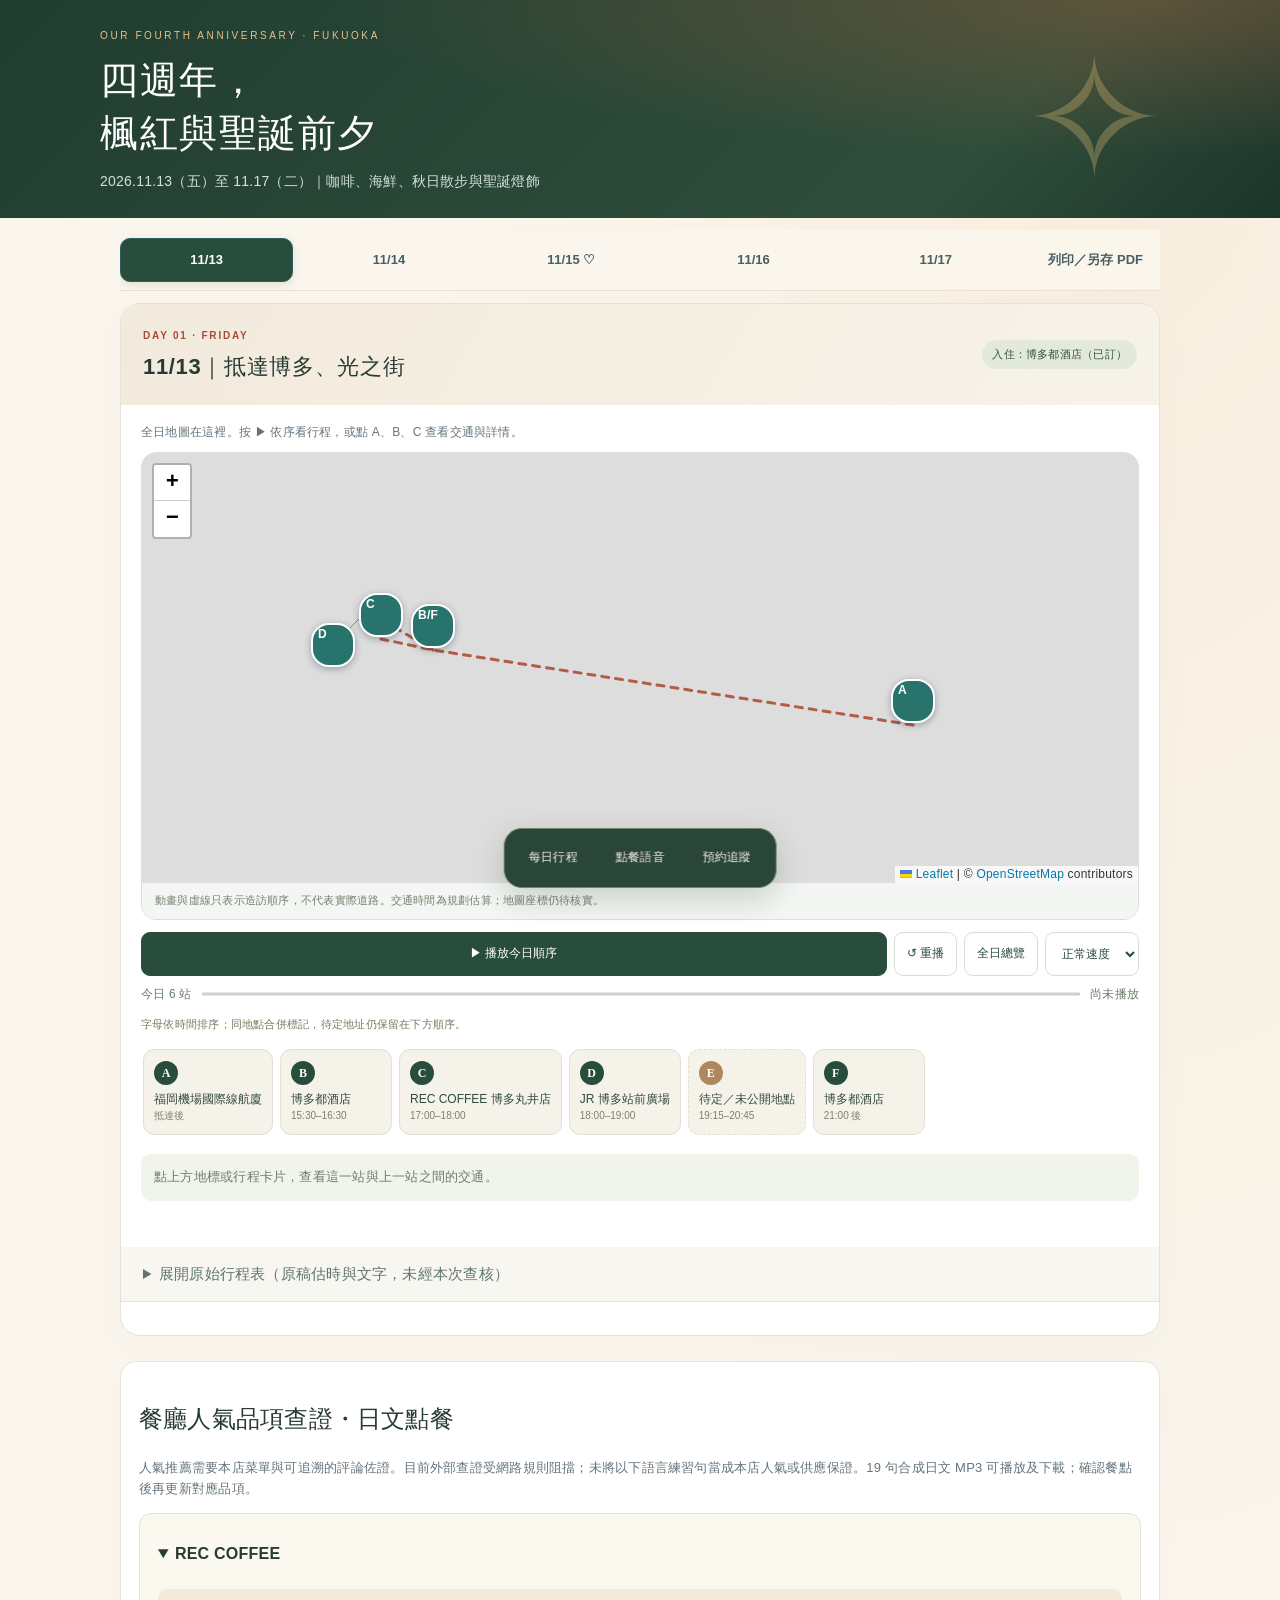
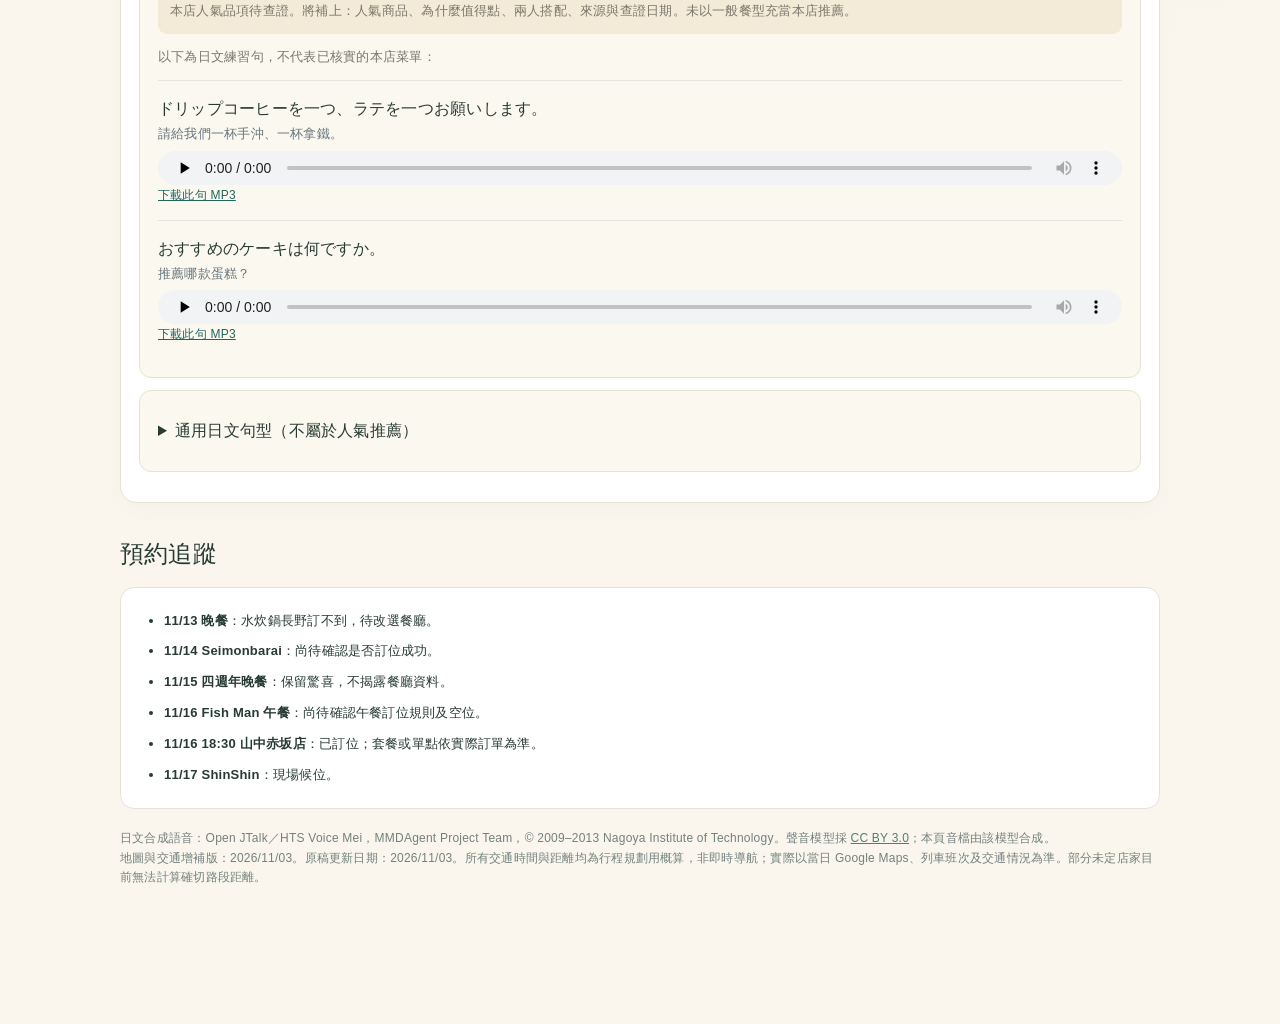
==== commit b7f6ff1c: "Add date-first map overview, route animation and mobile stop details" ====
--- a/index.html
+++ b/index.html
@@ -843,4 +843,145 @@
 function fitDaily(day){const m=maps[day];if(!m)return;const coords=DATA.days[day-1].filter(r=>r[1]).map(r=>{const p=DATA.places[r[1]];return[p[1],p[2]];});m.invalidateSize();m.fitBounds(L.latLngBounds(coords).pad(.18),{maxZoom:15});}
 requestAnimationFrame(()=>fitDaily(1));document.querySelectorAll('#filters button[data-day]').forEach(b=>b.addEventListener('click',()=>requestAnimationFrame(()=>{if(b.dataset.day==='all')DATA.days.forEach((d,i)=>fitDaily(i+1));else fitDaily(Number(b.dataset.day));})));
 if(location.protocol.startsWith('http')&&'serviceWorker' in navigator){navigator.serviceWorker.register('./sw.js').then(async reg=>{await navigator.serviceWorker.ready;const s=document.getElementById('cache-status');if(navigator.serviceWorker.controller)s.textContent='已啟用離線旅行頁';else s.textContent='離線快取建立中，稍後重新開啟';}).catch(()=>{document.getElementById('cache-status').textContent='離線快取未啟用，可另存 HTML';});}
+</script><style>.hero{padding-top:28px;padding-bottom:25px}.hero h1{font-size:38px;line-height:1.4;margin:10px 0}.hero-note,.hero .stats{display:none}.container>.notice,.guide-intro,.offlineinfo{display:none}.toolbar{margin:0 0 12px;padding:8px 0}.toolbar button[data-day]{flex:1;text-align:center;padding:10px 8px}.dayhead{padding:18px 22px}.dayhead h2{font-size:22px}.dayhead p{display:none}.dayhead .hotel{font-size:11px}.mapintro{margin:10px 0;font-size:12px}.planner .leafmap{height:430px}.mapcaption{font-size:11px}.day .stops{display:none}.day .legend,.day .routebar{display:none}.day .livepanel{margin-top:12px}.day .mapbox{margin-top:0}.day .livepanel .photo{margin-top:10px}.trip-controls{display:flex;gap:7px;align-items:center;flex-wrap:wrap;margin:12px 0 8px}.trip-controls button,.trip-controls select{border:1px solid #d7dfd2;background:#fff;border-radius:9px;min-height:44px;padding:8px 12px;color:#284d3c;font:inherit;font-size:12px;touch-action:manipulation}.trip-controls .play-trip{background:#284d3c;color:white;border-color:#284d3c;flex:1}.trip-progress{display:flex;justify-content:space-between;gap:10px;align-items:center;font-size:12px;color:#687b68;margin:9px 0}.trip-progress progress{flex:1;min-width:30px;height:6px;accent-color:#a94b36}.trip-points{display:flex;gap:7px;overflow:auto;padding:4px 2px 11px;scroll-padding:5px;scrollbar-width:thin}.trip-point{min-width:112px;max-width:170px;flex-shrink:0;background:#f5f2e9;border:1px solid #e4dfd3;border-radius:11px;padding:10px;color:#314b3a;text-align:left;min-height:84px;font:inherit;cursor:pointer}.trip-point .point-name{display:block;font-size:12px;line-height:1.5;margin-top:5px;white-space:normal}.trip-point .point-time{font-size:10px;color:#817e6b;display:block}.trip-point .letter{width:24px;height:24px;font-size:12px}.trip-point.selected{border-color:#a94b36;background:#f6e8dc;box-shadow:0 0 0 1px #a94b36}.trip-point.pending{border-style:dashed}.trip-point:focus-visible{outline:3px solid #bc914d;outline-offset:1px}.trip-detail{background:white;border:1px solid #d9dfd1;border-radius:14px;padding:18px;margin-top:8px;scroll-margin-top:80px}.trip-detail[hidden]{display:none!important}.trip-detail h3{margin:5px 0 12px;font-weight:550;font-size:19px;line-height:1.6}.trip-detail p{font-size:13px;line-height:1.8}.trip-detail .detail-time{font-size:11px;color:#a06135}.trip-detail .incoming{padding:12px;background:#f2f4eb;border-radius:9px}.trip-detail .incoming b{display:block;color:#3a5b42}.trip-detail .detail-actions{display:flex;flex-wrap:wrap;gap:7px}.trip-detail button,.trip-detail a{font:inherit;font-size:12px;min-height:44px;border:1px solid #d3ddcc;background:#f3f5ed;color:#2c5140;padding:9px 12px;border-radius:8px;text-decoration:none;display:inline-flex;align-items:center;justify-content:center;cursor:pointer}.trip-detail button:disabled{opacity:.4;cursor:default}.trip-detail .detail-nav{display:flex;justify-content:space-between;margin-top:14px;padding-top:12px;border-top:1px solid #ebe9df}.trip-idle{font-size:13px;color:#6f7d6a;background:#f1f4eb;border-radius:10px;padding:13px;margin:8px 0}.mapmarker.current{background:#a94b36!important;box-shadow:0 0 0 5px #a94b3628,0 2px 6px #1235;z-index:900!important}.trip-status{font-size:11px;color:#7b775f;line-height:1.7}.trip-highlight{fill:#a94b36;stroke:#fff;stroke-width:3}.trip-caption{font-size:11px;color:#7a7c6d;margin:7px 0}.trip-mode{margin:10px 0;display:flex;gap:6px;flex-wrap:wrap}.trip-mode button.active{background:#284d3c;color:#fff}.trip-help{margin:0 0 8px;color:#7b7e70;font-size:11px}.day .livepanel h3{font-size:15px}.original{margin-top:16px}.bottomnav a:nth-child(4){display:none}.container{padding-top:12px}@media(max-width:660px){.hero{padding:19px 21px 20px}.hero h1{max-width:none;font-size:25px;line-height:1.45}.hero h1 br{display:none}.hero:after{font-size:95px;top:0}.hero p{font-size:11px;max-width:none}.eyebrow{font-size:9px}.container{padding-top:0}.toolbar{margin-bottom:10px}.toolbar button[data-day]{padding:9px 5px;font-size:12px}.dayhead{padding:13px 16px;display:flex;align-items:center;gap:8px}.dayhead h2{font-size:18px;margin:3px 0}.dayhead small{font-size:9px}.dayhead .hotel{display:none}.planner .leafmap{height:clamp(265px,43svh,390px)}.day>.planner{padding:0 10px 14px}.trip-detail{padding:14px}.trip-detail h3{font-size:17px}.trip-point{min-width:106px;max-width:150px}.trip-controls{gap:6px}.trip-controls button,.trip-controls select{padding:8px 10px}.trip-detail .detail-actions button{flex:1}.trip-controls .play-trip{min-width:120px}.trip-progress{margin:7px 0}.trip-status{font-size:10px}.mapcaption{font-size:10px;line-height:1.6}}@media(prefers-reduced-motion:reduce){.mapmarker.current{box-shadow:0 0 0 3px #a94b3628}}
+.close-stop{float:right;margin:0 0 5px 8px}.trip-detail .incoming p{margin-bottom:0}.trip-detail:after{content:'';display:block;clear:both}@media(max-width:660px){.trip-detail:not([hidden]){position:fixed;left:10px;right:10px;bottom:calc(82px + env(safe-area-inset-bottom));max-height:46svh;overflow:auto;overscroll-behavior:contain;z-index:1200;box-shadow:0 -3px 30px #203d3130;border-radius:18px}.trip-detail .close-stop{position:sticky;top:0;z-index:2;background:#284d3c;color:#fff}.trip-detail .detail-nav button{min-width:100px}}
+.trip-detail .detail-actions button{flex:1 1 calc(50% - 7px);min-width:120px;line-height:1.6}.trip-detail .detail-nav{gap:10px}.trip-detail .detail-nav button{flex:1}
+</style><script>// A date opens the complete map, then a single selected-stop detail panel.
+const tripStates = new Map();
+let playbackTimer = null, frameId = null, playingDay = null;
+const reducedMotion = window.matchMedia('(prefers-reduced-motion: reduce)').matches;
+
+function stopPlayback() {
+  clearTimeout(playbackTimer); playbackTimer = null;
+  if (frameId !== null) cancelAnimationFrame(frameId);
+  frameId = null; playingDay = null;
+  tripStates.forEach(s => { s.playing = false; s.play.textContent = '▶ 播放今日順序'; s.play.setAttribute('aria-pressed','false'); });
+}
+function tripMarker(day, index) {
+  const state = tripStates.get(day), row = DATA.days[day - 1][index], map = maps[day];
+  if (!map) return;
+  map.eachLayer(layer => {
+    if (!(layer instanceof L.Marker)) return;
+    const p = row && row[1] && DATA.places[row[1]], ll = layer.getLatLng();
+    const el = layer.getElement();
+    if (el) el.classList.toggle('current', Boolean(p && ll.lat === p[1] && ll.lng === p[2]));
+  });
+  if (row && row[1]) {
+    const p = DATA.places[row[1]];
+    if (!state.dot) state.dot = L.circleMarker([p[1],p[2]], {radius:8,color:'#fff',weight:3,fillColor:'#a94b36',fillOpacity:1}).addTo(map);
+    state.dot.setLatLng([p[1],p[2]]); state.dot.setStyle({opacity:1,fillOpacity:1});
+  } else if (state.dot) state.dot.setStyle({opacity:0,fillOpacity:0});
+}
+function embedTripRoute(day, index, mode) {
+  const rows = DATA.days[day-1], row = rows[index], previous = rows[index-1];
+  if (!row[1] || !previous || !previous[1]) return;
+  const from = DATA.places[previous[1]], to = DATA.places[row[1]], panel = document.getElementById('live'+day);
+  panel.querySelector('h3').textContent = letters[index-1]+' → '+letters[index]+'｜'+from[0]+' → '+to[0];
+  panel.querySelector('iframe').src = 'https://maps.google.com/maps?output=embed&hl=zh-TW&saddr='+encodeURIComponent(from[3])+'&daddr='+encodeURIComponent(to[3])+'&dirflg='+({walking:'w',transit:'r',driving:'d'}[mode]);
+  panel.hidden=false;
+  panel.querySelector('.photo').innerHTML='';
+  const detail=tripStates.get(day).detail;
+  detail.insertBefore(panel,detail.querySelector('.detail-nav'));
+  panel.scrollIntoView({block:'nearest',behavior:reducedMotion?'instant':'smooth'});
+}
+function selectTripStop(day, index, options={}) {
+  const s=tripStates.get(day), rows=DATA.days[day-1];
+  if(!s || index<0 || index>=rows.length)return;
+  if(!options.playback)stopPlayback();
+  // Keep the reusable map card alive before replacing the selected detail content.
+  document.getElementById('planner'+day).append(document.getElementById('live'+day));
+  s.index=index;
+  const row=rows[index],p=row[1]?DATA.places[row[1]]:null,prev=rows[index-1];
+  s.points.querySelectorAll('.trip-point').forEach((b,i)=>{b.classList.toggle('selected',i===index);b.setAttribute('aria-pressed',String(i===index));});
+  const chosen=s.points.children[index];
+  s.points.scrollTo({left:Math.max(0,chosen.offsetLeft-s.points.offsetLeft-s.points.clientWidth/2+chosen.clientWidth/2),behavior:reducedMotion?'instant':'smooth'});
+  s.progress.value=index+1;
+  s.counter.textContent=(index+1)+' / '+rows.length+' 站';
+  s.status.textContent=options.playback?'依序展示中：'+letters[index]+' '+(p?p[0]:'待定地點'):'已選 '+letters[index]+'｜'+(p?p[0]:'待定／未公開地點');
+  s.idle.hidden=true;s.detail.hidden=Boolean(options.playback && window.innerWidth<=660);
+  const previousLabel=prev ? letters[index-1]+' '+(prev[1]?DATA.places[prev[1]][0]:'待定／未公開地點'):'本日第一站';
+  s.detail.innerHTML='<div class="detail-time">'+escapeHTML(row[0])+'</div><h3><span class="letter '+(!p?'pendingletter':'')+'">'+letters[index]+'</span>'+escapeHTML(p?p[0]:'待定／未公開地點')+'</h3><div class="incoming"><b>'+escapeHTML(index?previousLabel+' → '+letters[index]+' '+(p?p[0]:'待定地點'):'起點・集合資訊')+'</b><p>'+escapeHTML(row[2])+'</p></div><p>'+escapeHTML(row[3])+'</p>'+(!p?'<p class="flag">地址尚未提供，無法定位或繪製本段交通；播放時保留這一站。</p>':'')+'<div class="detail-actions"></div><div class="detail-nav"><button class="previous-stop" '+(!index?'disabled':'')+'>← 上一站</button><button class="next-stop" '+(index===rows.length-1?'disabled':'')+'>下一站 →</button></div>';
+  s.detail.querySelector('.previous-stop').onclick=()=>selectTripStop(day,index-1);
+  s.detail.querySelector('.next-stop').onclick=()=>selectTripStop(day,index+1);
+  const close=document.createElement('button');close.className='close-stop';close.textContent='× 收起詳情';close.setAttribute('aria-label','收起所選行程點詳情');close.onclick=()=>{s.detail.hidden=true;s.idle.hidden=false;document.getElementById('live'+day).hidden=true;};s.detail.prepend(close);
+  const actions=s.detail.querySelector('.detail-actions');
+  if(p){
+    const info=document.createElement('button');info.textContent='頁內地圖・評價・照片';
+    info.onclick=()=>{originalShowPlace(day,row[1]);const panel=document.getElementById('live'+day);panel.hidden=false;s.detail.insertBefore(panel,s.detail.querySelector('.detail-nav'));panel.scrollIntoView({block:'nearest',behavior:reducedMotion?'instant':'smooth'});};actions.append(info);
+    if(prev&&prev[1]&&prev[1]!==row[1])for(const [mode,label]of[['walking','步行路線'],['transit','大眾運輸'],['driving','計程車／車程']]){
+      const b=document.createElement('button');b.textContent=label;b.onclick=()=>embedTripRoute(day,index,mode);actions.append(b);
+    }
+    if(diningKeys.includes(row[1])){
+      const b=document.createElement('button');b.textContent='餐點查證・日文語音';b.onclick=()=>{const box=document.getElementById('menu-'+row[1]);box.hidden=false;box.open=true;box.scrollIntoView({block:'start',behavior:reducedMotion?'instant':'smooth'});};actions.append(b);
+    }
+    const repeats=rows.map((r,i)=>r[1]===row[1]?i:-1).filter(i=>i>=0&&i!==index);
+    repeats.forEach(i=>{const b=document.createElement('button');b.textContent='同地點另有 '+letters[i]+'（'+rows[i][0]+'）';b.onclick=()=>selectTripStop(day,i);actions.append(b);});
+  }
+  if(!options.playback)document.getElementById('live'+day).hidden=true;
+  tripMarker(day,index);
+}
+function tweenTrip(day,fromIndex,toIndex,duration){
+  const s=tripStates.get(day),rows=DATA.days[day-1],a=rows[fromIndex],b=rows[toIndex];
+  if(reducedMotion||!a||!a[1]||!b||!b[1]||!s.dot)return;
+  const p=DATA.places[a[1]],q=DATA.places[b[1]],start=performance.now();
+  const tick=now=>{if(playingDay!==day)return;const t=Math.min(1,(now-start)/duration);s.dot.setLatLng([p[1]+(q[1]-p[1])*t,p[2]+(q[2]-p[2])*t]);if(t<1)frameId=requestAnimationFrame(tick);else frameId=null;};
+  frameId=requestAnimationFrame(tick);
+}
+function playTrip(day,restart=false){
+  const s=tripStates.get(day),rows=DATA.days[day-1];
+  if(s.playing&&!restart){stopPlayback();s.status.textContent='已暫停，可繼續播放或點選任一站';return;}
+  const index=restart||s.index<0||s.index>=rows.length-1?0:s.index;
+  stopPlayback();playingDay=day;s.playing=true;s.play.textContent='Ⅱ 暫停';s.play.setAttribute('aria-pressed','true');
+  const step=i=>{
+    if(playingDay!==day)return;
+    const old=s.index;selectTripStop(day,i,{playback:true});
+    const interval=Number(s.speed.value);if(i!==old)tweenTrip(day,old,i,Math.min(800,interval*.4));
+    if(i===rows.length-1){playbackTimer=setTimeout(()=>{if(playingDay!==day)return;stopPlayback();s.status.textContent='今日 '+rows.length+' 站展示完畢，按「重播」再看一次';s.play.textContent='▶ 再看一次';},interval);return;}
+    playbackTimer=setTimeout(()=>step(i+1),interval);
+  };step(index);
+}
+function arrangeTripLabels(day){
+  const map=maps[day],s=tripStates.get(day);if(!map||!s||!map.getContainer().offsetWidth)return;
+  (s.leaders||[]).forEach(l=>map.removeLayer(l));s.leaders=[];
+  const markers=[];map.eachLayer(l=>{if(l instanceof L.Marker)markers.push(l);});
+  const occupied=[],size=map.getSize();
+  markers.forEach(marker=>{
+    const real=map.latLngToContainerPoint(marker.getLatLng()),icon=marker.options.icon;
+    const w=icon.options.iconSize[0],h=44,candidates=[[0,-24]];
+    for(let radius=48;radius<=240;radius+=40)for(let a=0;a<8;a++){const angle=a*Math.PI/4;candidates.push([Math.cos(angle)*radius,Math.sin(angle)*radius]);}
+    let selected=candidates[0];
+    for(const [dx,dy]of candidates){const x=real.x+dx,y=real.y+dy;if(x-w/2<3||x+w/2>size.x-3||y-h/2<3||y+h/2>size.y-22)continue;
+      if(occupied.every(b=>Math.abs(x-b.x)>(w+b.w)/2+3||Math.abs(y-b.y)>h+3)){selected=[dx,dy];break;}}
+    const [dx,dy]=selected;occupied.push({x:real.x+dx,y:real.y+dy,w});
+    marker.setIcon(L.divIcon({...icon.options,iconAnchor:[w/2-dx,h/2-dy]}));
+    if(Math.hypot(dx,dy)>27)s.leaders.push(L.polyline([marker.getLatLng(),map.containerPointToLatLng([real.x+dx,real.y+dy])],{color:'#52705c',weight:1,opacity:.7,interactive:false}).addTo(map));
+  });
+  tripMarker(day,s.index);
+}
+DATA.days.forEach((rows,idx)=>{
+  const day=idx+1,host=document.getElementById('planner'+day);
+  host.querySelector('.mapintro').textContent='全日地圖在這裡。按 ▶ 依序看行程，或點 A、B、C 查看交通與詳情。';
+  const controls=document.createElement('div');controls.className='trip-controls';controls.innerHTML='<button class="play-trip" aria-pressed="false">▶ 播放今日順序</button><button class="replay-trip">↺ 重播</button><button class="overview-trip">全日總覽</button><select aria-label="行程動畫速度"><option value="2600">正常速度</option><option value="1500">快速</option><option value="4000">慢速</option></select>';
+  host.querySelector('.mapbox').after(controls);
+  const progress=document.createElement('div');progress.className='trip-progress';progress.innerHTML='<span>今日 '+rows.length+' 站</span><progress max="'+rows.length+'" value="0" aria-label="行程播放進度"></progress><span class="trip-counter">尚未播放</span>';controls.after(progress);
+  const status=document.createElement('p');status.className='trip-status';status.setAttribute('role','status');status.setAttribute('aria-live','polite');status.textContent='字母依時間排序；同地點合併標記，待定地址仍保留在下方順序。';progress.after(status);
+  const points=document.createElement('div');points.className='trip-points';points.setAttribute('aria-label','今日所有行程點');status.after(points);
+  rows.forEach((r,i)=>{const p=r[1]?DATA.places[r[1]]:null;const b=document.createElement('button');b.className='trip-point'+(!p?' pending':'');b.setAttribute('aria-pressed','false');b.innerHTML='<span class="letter '+(!p?'pendingletter':'')+'">'+letters[i]+'</span><span class="point-name">'+escapeHTML(p?p[0]:'待定／未公開地點')+'</span><span class="point-time">'+escapeHTML(r[0])+'</span>';b.onclick=()=>selectTripStop(day,i);points.append(b);});
+  const idle=document.createElement('p');idle.className='trip-idle';idle.textContent='點上方地標或行程卡片，查看這一站與上一站之間的交通。';points.after(idle);
+  const detail=document.createElement('section');detail.className='trip-detail';detail.hidden=true;detail.setAttribute('aria-label','所選行程點詳情');idle.after(detail);
+  detail.after(document.getElementById('live'+day));
+  const caption=document.createElement('p');caption.className='trip-caption';caption.textContent='動畫與虛線只表示造訪順序，不代表實際道路。交通時間為規劃估算；地圖座標仍待核實。';host.querySelector('.mapbox').querySelector('.mapcaption').textContent=caption.textContent;
+  const state={index:-1,playing:false,points,detail,idle,status,progress:progress.querySelector('progress'),counter:progress.querySelector('.trip-counter'),play:controls.querySelector('.play-trip'),speed:controls.querySelector('select'),dot:null};tripStates.set(day,state);
+  state.play.onclick=()=>playTrip(day);controls.querySelector('.replay-trip').onclick=()=>playTrip(day,true);
+  controls.querySelector('.overview-trip').onclick=()=>{stopPlayback();fitDaily(day);state.detail.hidden=true;idle.hidden=false;document.getElementById('live'+day).hidden=true;state.status.textContent='全日地圖・'+rows.length+' 個行程點';};
+  const map=maps[day];if(map){map.eachLayer(layer=>{if(!(layer instanceof L.Marker))return;layer.off('click');layer.on('click',()=>{const ll=layer.getLatLng();const matches=rows.map((r,i)=>{const p=r[1]?DATA.places[r[1]]:null;return p&&p[1]===ll.lat&&p[2]===ll.lng?i:-1;}).filter(i=>i>=0);if(matches.length)selectTripStop(day,matches[0]);});});map.on('zoomend moveend resize',()=>requestAnimationFrame(()=>arrangeTripLabels(day)));requestAnimationFrame(()=>arrangeTripLabels(day));}
+});
+// Older controls and pin callbacks use the same selected-stop detail panel.
+showPlace=function(day,key){const rows=DATA.days[day-1],s=tripStates.get(day);const current=s&&s.index>=0&&rows[s.index][1]===key?s.index:rows.findIndex(r=>r[1]===key);if(current>=0)selectTripStop(day,current);};
+document.querySelector('#filters button[data-day="all"]').remove();
+document.querySelectorAll('#filters button[data-day]').forEach(b=>b.addEventListener('click',()=>{
+  stopPlayback();const day=Number(b.dataset.day),s=tripStates.get(day);s.index=-1;s.progress.value=0;s.counter.textContent='尚未播放';s.detail.hidden=true;s.idle.hidden=false;document.getElementById('live'+day).hidden=true;s.points.querySelectorAll('.trip-point').forEach(p=>{p.classList.remove('selected');p.setAttribute('aria-pressed','false');});tripMarker(day,-1);s.status.textContent='全日地圖・'+DATA.days[day-1].length+' 個行程點';
+  requestAnimationFrame(()=>{fitDaily(day);document.getElementById('filters').scrollIntoView({block:'start',behavior:reducedMotion?'instant':'smooth'});});
+}));
+document.addEventListener('visibilitychange',()=>{if(document.hidden)stopPlayback();});
 </script></body></html>
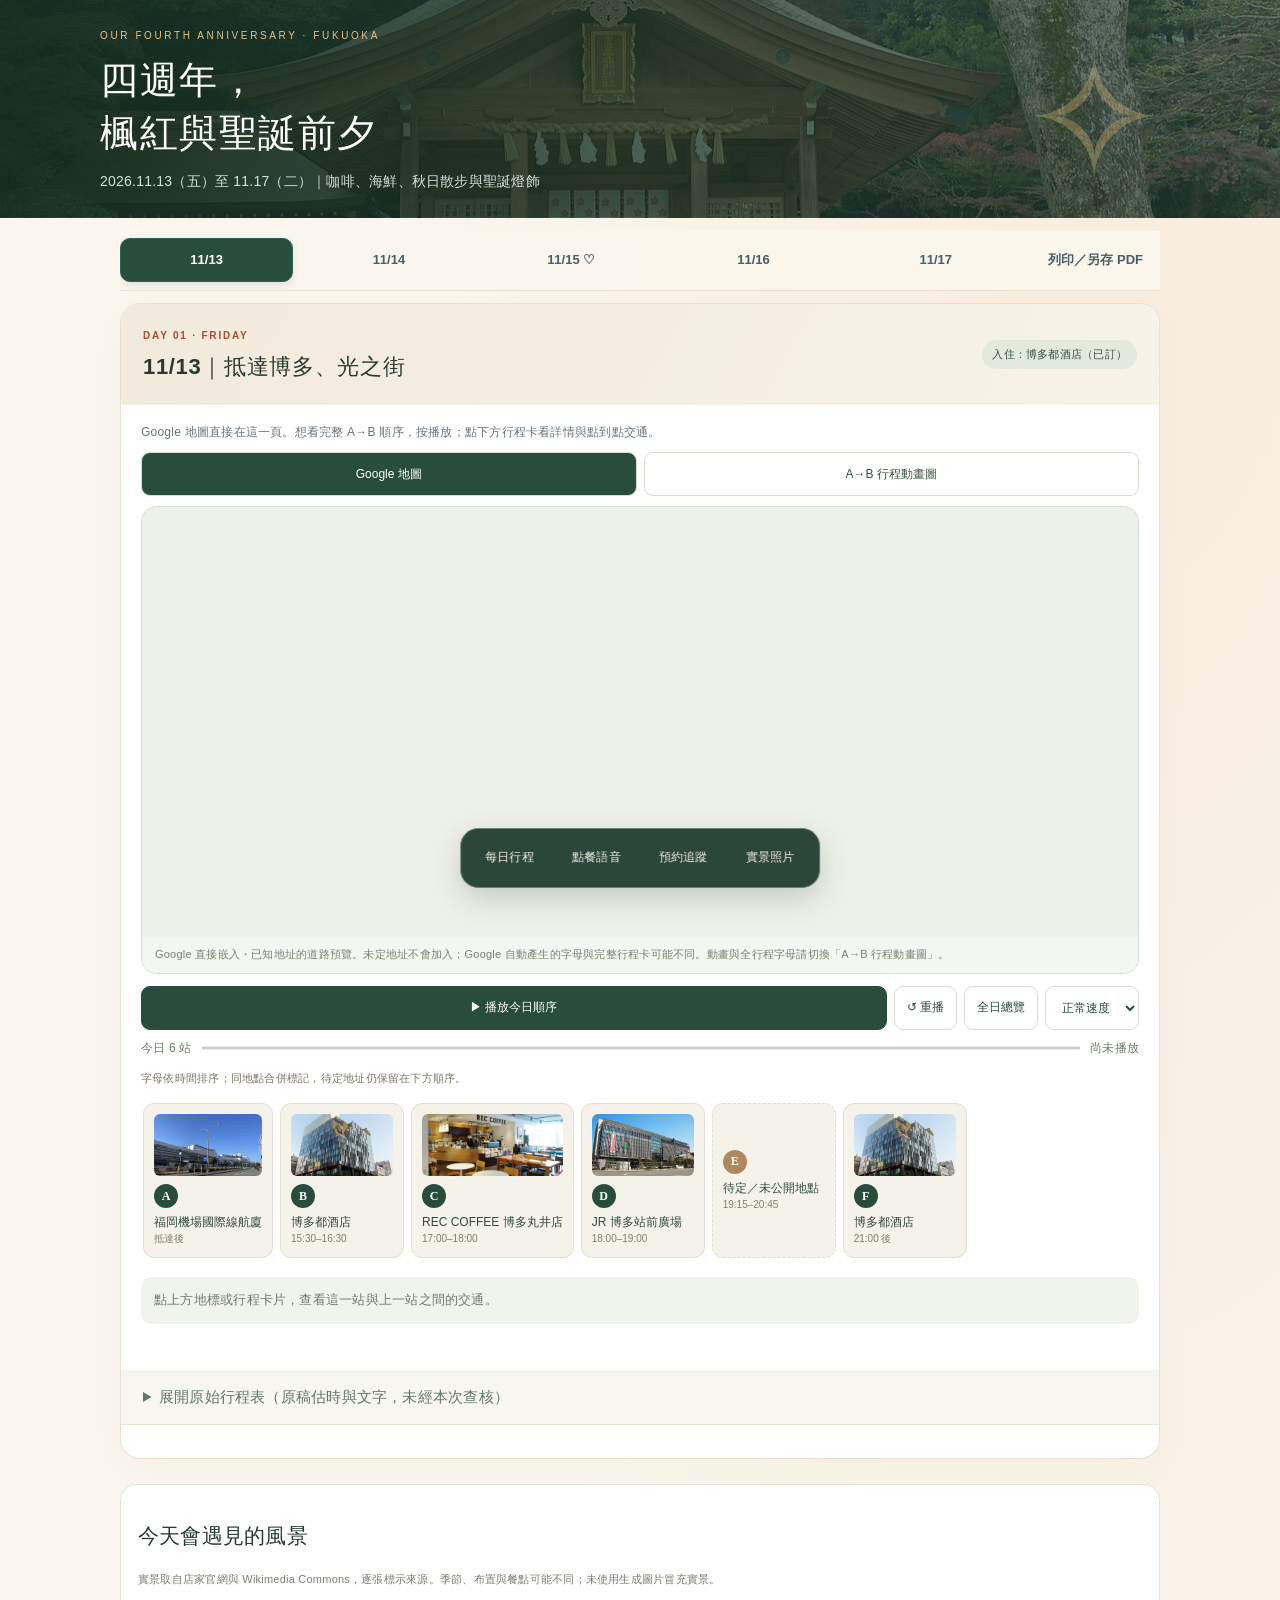
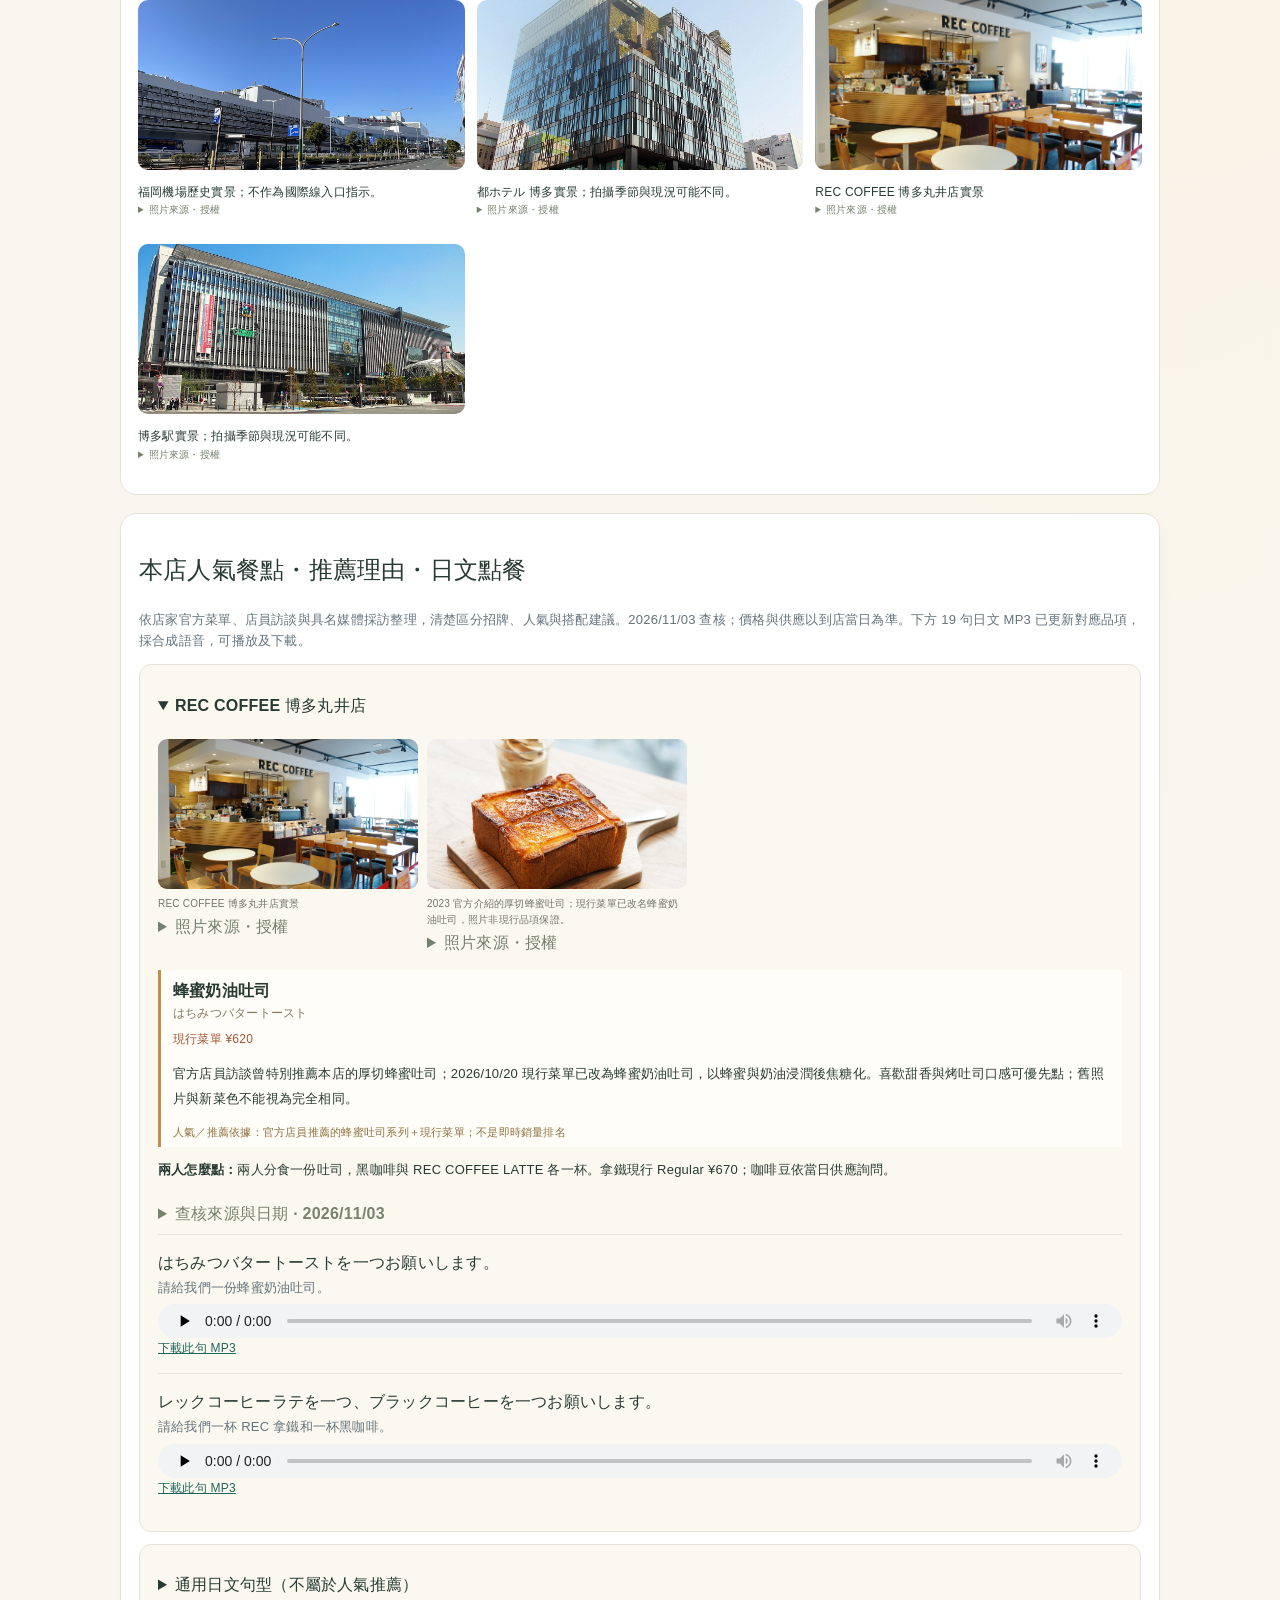
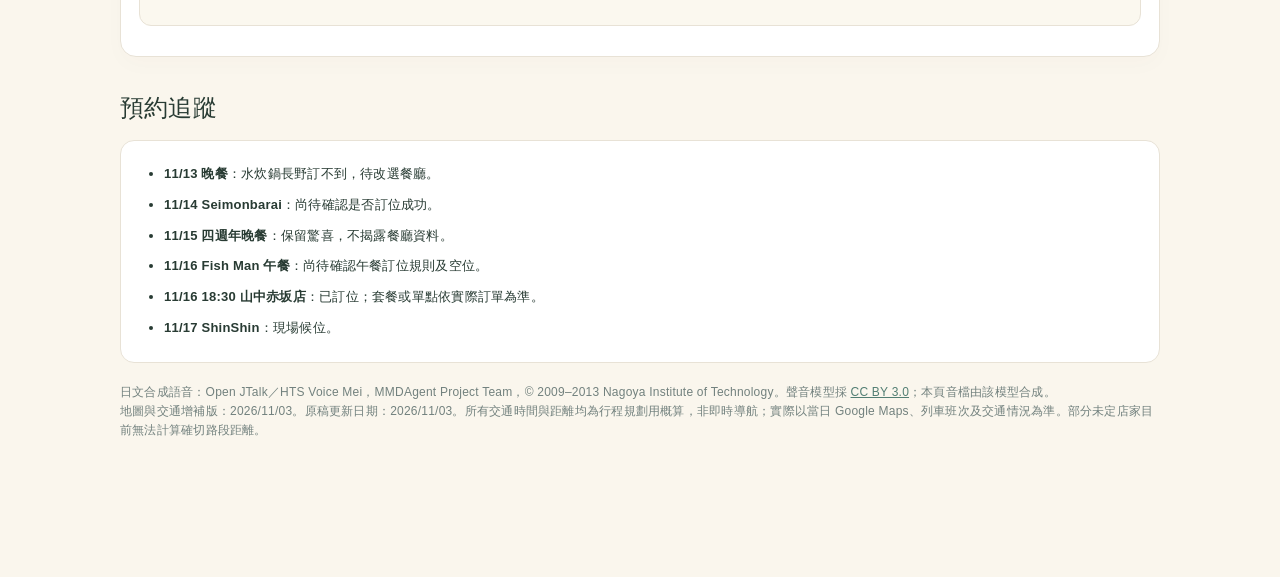
==== commit d4383833: "Add real photos, Google maps, verified menus and road routing" ====
--- a/index.html
+++ b/index.html
@@ -733,7 +733,7 @@
  */
 !function(t,e){"object"==typeof exports&&"undefined"!=typeof module?e(exports):"function"==typeof define&&define.amd?define(["exports"],e):e((t="undefined"!=typeof globalThis?globalThis:t||self).leaflet={})}(this,function(t){"use strict";function l(t){for(var e,i,n=1,o=arguments.length;n<o;n++)for(e in i=arguments[n])t[e]=i[e];return t}var R=Object.create||function(t){return N.prototype=t,new N};function N(){}function a(t,e){var i,n=Array.prototype.slice;return t.bind?t.bind.apply(t,n.call(arguments,1)):(i=n.call(arguments,2),function(){return t.apply(e,i.length?i.concat(n.call(arguments)):arguments)})}var D=0;function h(t){return"_leaflet_id"in t||(t._leaflet_id=++D),t._leaflet_id}function j(t,e,i){var n,o,s=function(){n=!1,o&&(r.apply(i,o),o=!1)},r=function(){n?o=arguments:(t.apply(i,arguments),setTimeout(s,e),n=!0)};return r}function H(t,e,i){var n=e[1],e=e[0],o=n-e;return t===n&&i?t:((t-e)%o+o)%o+e}function u(){return!1}function i(t,e){return!1===e?t:(e=Math.pow(10,void 0===e?6:e),Math.round(t*e)/e)}function W(t){return t.trim?t.trim():t.replace(/^\s+|\s+$/g,"")}function F(t){return W(t).split(/\s+/)}function c(t,e){for(var i in Object.prototype.hasOwnProperty.call(t,"options")||(t.options=t.options?R(t.options):{}),e)t.options[i]=e[i];return t.options}function U(t,e,i){var n,o=[];for(n in t)o.push(encodeURIComponent(i?n.toUpperCase():n)+"="+encodeURIComponent(t[n]));return(e&&-1!==e.indexOf("?")?"&":"?")+o.join("&")}var V=/\{ *([\w_ -]+) *\}/g;function q(t,i){return t.replace(V,function(t,e){e=i[e];if(void 0===e)throw new Error("No value provided for variable "+t);return e="function"==typeof e?e(i):e})}var d=Array.isArray||function(t){return"[object Array]"===Object.prototype.toString.call(t)};function G(t,e){for(var i=0;i<t.length;i++)if(t[i]===e)return i;return-1}var K="[data-uri]";function Y(t){return window["webkit"+t]||window["moz"+t]||window["ms"+t]}var X=0;function J(t){var e=+new Date,i=Math.max(0,16-(e-X));return X=e+i,window.setTimeout(t,i)}var $=window.requestAnimationFrame||Y("RequestAnimationFrame")||J,Q=window.cancelAnimationFrame||Y("CancelAnimationFrame")||Y("CancelRequestAnimationFrame")||function(t){window.clearTimeout(t)};function x(t,e,i){if(!i||$!==J)return $.call(window,a(t,e));t.call(e)}function r(t){t&&Q.call(window,t)}var tt={__proto__:null,extend:l,create:R,bind:a,get lastId(){return D},stamp:h,throttle:j,wrapNum:H,falseFn:u,formatNum:i,trim:W,splitWords:F,setOptions:c,getParamString:U,template:q,isArray:d,indexOf:G,emptyImageUrl:K,requestFn:$,cancelFn:Q,requestAnimFrame:x,cancelAnimFrame:r};function et(){}et.extend=function(t){function e(){c(this),this.initialize&&this.initialize.apply(this,arguments),this.callInitHooks()}var i,n=e.__super__=this.prototype,o=R(n);for(i in(o.constructor=e).prototype=o,this)Object.prototype.hasOwnProperty.call(this,i)&&"prototype"!==i&&"__super__"!==i&&(e[i]=this[i]);if(t.statics&&l(e,t.statics),t.includes){var s=t.includes;if("undefined"!=typeof L&&L&&L.Mixin){s=d(s)?s:[s];for(var r=0;r<s.length;r++)s[r]===L.Mixin.Events&&console.warn("Deprecated include of L.Mixin.Events: this property will be removed in future releases, please inherit from L.Evented instead.",(new Error).stack)}l.apply(null,[o].concat(t.includes))}return l(o,t),delete o.statics,delete o.includes,o.options&&(o.options=n.options?R(n.options):{},l(o.options,t.options)),o._initHooks=[],o.callInitHooks=function(){if(!this._initHooksCalled){n.callInitHooks&&n.callInitHooks.call(this),this._initHooksCalled=!0;for(var t=0,e=o._initHooks.length;t<e;t++)o._initHooks[t].call(this)}},e},et.include=function(t){var e=this.prototype.options;return l(this.prototype,t),t.options&&(this.prototype.options=e,this.mergeOptions(t.options)),this},et.mergeOptions=function(t){return l(this.prototype.options,t),this},et.addInitHook=function(t){var e=Array.prototype.slice.call(arguments,1),i="function"==typeof t?t:function(){this[t].apply(this,e)};return this.prototype._initHooks=this.prototype._initHooks||[],this.prototype._initHooks.push(i),this};var e={on:function(t,e,i){if("object"==typeof t)for(var n in t)this._on(n,t[n],e);else for(var o=0,s=(t=F(t)).length;o<s;o++)this._on(t[o],e,i);return this},off:function(t,e,i){if(arguments.length)if("object"==typeof t)for(var n in t)this._off(n,t[n],e);else{t=F(t);for(var o=1===arguments.length,s=0,r=t.length;s<r;s++)o?this._off(t[s]):this._off(t[s],e,i)}else delete this._events;return this},_on:function(t,e,i,n){"function"!=typeof e?console.warn("wrong listener type: "+typeof e):!1===this._listens(t,e,i)&&(e={fn:e,ctx:i=i===this?void 0:i},n&&(e.once=!0),this._events=this._events||{},this._events[t]=this._events[t]||[],this._events[t].push(e))},_off:function(t,e,i){var n,o,s;if(this._events&&(n=this._events[t]))if(1===arguments.length){if(this._firingCount)for(o=0,s=n.length;o<s;o++)n[o].fn=u;delete this._events[t]}else"function"!=typeof e?console.warn("wrong listener type: "+typeof e):!1!==(e=this._listens(t,e,i))&&(i=n[e],this._firingCount&&(i.fn=u,this._events[t]=n=n.slice()),n.splice(e,1))},fire:function(t,e,i){if(this.listens(t,i)){var n=l({},e,{type:t,target:this,sourceTarget:e&&e.sourceTarget||this});if(this._events){var o=this._events[t];if(o){this._firingCount=this._firingCount+1||1;for(var s=0,r=o.length;s<r;s++){var a=o[s],h=a.fn;a.once&&this.off(t,h,a.ctx),h.call(a.ctx||this,n)}this._firingCount--}}i&&this._propagateEvent(n)}return this},listens:function(t,e,i,n){"string"!=typeof t&&console.warn('"string" type argument expected');var o=e,s=("function"!=typeof e&&(n=!!e,i=o=void 0),this._events&&this._events[t]);if(s&&s.length&&!1!==this._listens(t,o,i))return!0;if(n)for(var r in this._eventParents)if(this._eventParents[r].listens(t,e,i,n))return!0;return!1},_listens:function(t,e,i){if(this._events){var n=this._events[t]||[];if(!e)return!!n.length;i===this&&(i=void 0);for(var o=0,s=n.length;o<s;o++)if(n[o].fn===e&&n[o].ctx===i)return o}return!1},once:function(t,e,i){if("object"==typeof t)for(var n in t)this._on(n,t[n],e,!0);else for(var o=0,s=(t=F(t)).length;o<s;o++)this._on(t[o],e,i,!0);return this},addEventParent:function(t){return this._eventParents=this._eventParents||{},this._eventParents[h(t)]=t,this},removeEventParent:function(t){return this._eventParents&&delete this._eventParents[h(t)],this},_propagateEvent:function(t){for(var e in this._eventParents)this._eventParents[e].fire(t.type,l({layer:t.target,propagatedFrom:t.target},t),!0)}},it=(e.addEventListener=e.on,e.removeEventListener=e.clearAllEventListeners=e.off,e.addOneTimeEventListener=e.once,e.fireEvent=e.fire,e.hasEventListeners=e.listens,et.extend(e));function p(t,e,i){this.x=i?Math.round(t):t,this.y=i?Math.round(e):e}var nt=Math.trunc||function(t){return 0<t?Math.floor(t):Math.ceil(t)};function m(t,e,i){return t instanceof p?t:d(t)?new p(t[0],t[1]):null==t?t:"object"==typeof t&&"x"in t&&"y"in t?new p(t.x,t.y):new p(t,e,i)}function f(t,e){if(t)for(var i=e?[t,e]:t,n=0,o=i.length;n<o;n++)this.extend(i[n])}function _(t,e){return!t||t instanceof f?t:new f(t,e)}function s(t,e){if(t)for(var i=e?[t,e]:t,n=0,o=i.length;n<o;n++)this.extend(i[n])}function g(t,e){return t instanceof s?t:new s(t,e)}function v(t,e,i){if(isNaN(t)||isNaN(e))throw new Error("Invalid LatLng object: ("+t+", "+e+")");this.lat=+t,this.lng=+e,void 0!==i&&(this.alt=+i)}function w(t,e,i){return t instanceof v?t:d(t)&&"object"!=typeof t[0]?3===t.length?new v(t[0],t[1],t[2]):2===t.length?new v(t[0],t[1]):null:null==t?t:"object"==typeof t&&"lat"in t?new v(t.lat,"lng"in t?t.lng:t.lon,t.alt):void 0===e?null:new v(t,e,i)}p.prototype={clone:function(){return new p(this.x,this.y)},add:function(t){return this.clone()._add(m(t))},_add:function(t){return this.x+=t.x,this.y+=t.y,this},subtract:function(t){return this.clone()._subtract(m(t))},_subtract:function(t){return this.x-=t.x,this.y-=t.y,this},divideBy:function(t){return this.clone()._divideBy(t)},_divideBy:function(t){return this.x/=t,this.y/=t,this},multiplyBy:function(t){return this.clone()._multiplyBy(t)},_multiplyBy:function(t){return this.x*=t,this.y*=t,this},scaleBy:function(t){return new p(this.x*t.x,this.y*t.y)},unscaleBy:function(t){return new p(this.x/t.x,this.y/t.y)},round:function(){return this.clone()._round()},_round:function(){return this.x=Math.round(this.x),this.y=Math.round(this.y),this},floor:function(){return this.clone()._floor()},_floor:function(){return this.x=Math.floor(this.x),this.y=Math.floor(this.y),this},ceil:function(){return this.clone()._ceil()},_ceil:function(){return this.x=Math.ceil(this.x),this.y=Math.ceil(this.y),this},trunc:function(){return this.clone()._trunc()},_trunc:function(){return this.x=nt(this.x),this.y=nt(this.y),this},distanceTo:function(t){var e=(t=m(t)).x-this.x,t=t.y-this.y;return Math.sqrt(e*e+t*t)},equals:function(t){return(t=m(t)).x===this.x&&t.y===this.y},contains:function(t){return t=m(t),Math.abs(t.x)<=Math.abs(this.x)&&Math.abs(t.y)<=Math.abs(this.y)},toString:function(){return"Point("+i(this.x)+", "+i(this.y)+")"}},f.prototype={extend:function(t){var e,i;if(t){if(t instanceof p||"number"==typeof t[0]||"x"in t)e=i=m(t);else if(e=(t=_(t)).min,i=t.max,!e||!i)return this;this.min||this.max?(this.min.x=Math.min(e.x,this.min.x),this.max.x=Math.max(i.x,this.max.x),this.min.y=Math.min(e.y,this.min.y),this.max.y=Math.max(i.y,this.max.y)):(this.min=e.clone(),this.max=i.clone())}return this},getCenter:function(t){return m((this.min.x+this.max.x)/2,(this.min.y+this.max.y)/2,t)},getBottomLeft:function(){return m(this.min.x,this.max.y)},getTopRight:function(){return m(this.max.x,this.min.y)},getTopLeft:function(){return this.min},getBottomRight:function(){return this.max},getSize:function(){return this.max.subtract(this.min)},contains:function(t){var e,i;return(t=("number"==typeof t[0]||t instanceof p?m:_)(t))instanceof f?(e=t.min,i=t.max):e=i=t,e.x>=this.min.x&&i.x<=this.max.x&&e.y>=this.min.y&&i.y<=this.max.y},intersects:function(t){t=_(t);var e=this.min,i=this.max,n=t.min,t=t.max,o=t.x>=e.x&&n.x<=i.x,t=t.y>=e.y&&n.y<=i.y;return o&&t},overlaps:function(t){t=_(t);var e=this.min,i=this.max,n=t.min,t=t.max,o=t.x>e.x&&n.x<i.x,t=t.y>e.y&&n.y<i.y;return o&&t},isValid:function(){return!(!this.min||!this.max)},pad:function(t){var e=this.min,i=this.max,n=Math.abs(e.x-i.x)*t,t=Math.abs(e.y-i.y)*t;return _(m(e.x-n,e.y-t),m(i.x+n,i.y+t))},equals:function(t){return!!t&&(t=_(t),this.min.equals(t.getTopLeft())&&this.max.equals(t.getBottomRight()))}},s.prototype={extend:function(t){var e,i,n=this._southWest,o=this._northEast;if(t instanceof v)i=e=t;else{if(!(t instanceof s))return t?this.extend(w(t)||g(t)):this;if(e=t._southWest,i=t._northEast,!e||!i)return this}return n||o?(n.lat=Math.min(e.lat,n.lat),n.lng=Math.min(e.lng,n.lng),o.lat=Math.max(i.lat,o.lat),o.lng=Math.max(i.lng,o.lng)):(this._southWest=new v(e.lat,e.lng),this._northEast=new v(i.lat,i.lng)),this},pad:function(t){var e=this._southWest,i=this._northEast,n=Math.abs(e.lat-i.lat)*t,t=Math.abs(e.lng-i.lng)*t;return new s(new v(e.lat-n,e.lng-t),new v(i.lat+n,i.lng+t))},getCenter:function(){return new v((this._southWest.lat+this._northEast.lat)/2,(this._southWest.lng+this._northEast.lng)/2)},getSouthWest:function(){return this._southWest},getNorthEast:function(){return this._northEast},getNorthWest:function(){return new v(this.getNorth(),this.getWest())},getSouthEast:function(){return new v(this.getSouth(),this.getEast())},getWest:function(){return this._southWest.lng},getSouth:function(){return this._southWest.lat},getEast:function(){return this._northEast.lng},getNorth:function(){return this._northEast.lat},contains:function(t){t=("number"==typeof t[0]||t instanceof v||"lat"in t?w:g)(t);var e,i,n=this._southWest,o=this._northEast;return t instanceof s?(e=t.getSouthWest(),i=t.getNorthEast()):e=i=t,e.lat>=n.lat&&i.lat<=o.lat&&e.lng>=n.lng&&i.lng<=o.lng},intersects:function(t){t=g(t);var e=this._southWest,i=this._northEast,n=t.getSouthWest(),t=t.getNorthEast(),o=t.lat>=e.lat&&n.lat<=i.lat,t=t.lng>=e.lng&&n.lng<=i.lng;return o&&t},overlaps:function(t){t=g(t);var e=this._southWest,i=this._northEast,n=t.getSouthWest(),t=t.getNorthEast(),o=t.lat>e.lat&&n.lat<i.lat,t=t.lng>e.lng&&n.lng<i.lng;return o&&t},toBBoxString:function(){return[this.getWest(),this.getSouth(),this.getEast(),this.getNorth()].join(",")},equals:function(t,e){return!!t&&(t=g(t),this._southWest.equals(t.getSouthWest(),e)&&this._northEast.equals(t.getNorthEast(),e))},isValid:function(){return!(!this._southWest||!this._northEast)}};var ot={latLngToPoint:function(t,e){t=this.projection.project(t),e=this.scale(e);return this.transformation._transform(t,e)},pointToLatLng:function(t,e){e=this.scale(e),t=this.transformation.untransform(t,e);return this.projection.unproject(t)},project:function(t){return this.projection.project(t)},unproject:function(t){return this.projection.unproject(t)},scale:function(t){return 256*Math.pow(2,t)},zoom:function(t){return Math.log(t/256)/Math.LN2},getProjectedBounds:function(t){var e;return this.infinite?null:(e=this.projection.bounds,t=this.scale(t),new f(this.transformation.transform(e.min,t),this.transformation.transform(e.max,t)))},infinite:!(v.prototype={equals:function(t,e){return!!t&&(t=w(t),Math.max(Math.abs(this.lat-t.lat),Math.abs(this.lng-t.lng))<=(void 0===e?1e-9:e))},toString:function(t){return"LatLng("+i(this.lat,t)+", "+i(this.lng,t)+")"},distanceTo:function(t){return st.distance(this,w(t))},wrap:function(){return st.wrapLatLng(this)},toBounds:function(t){var t=180*t/40075017,e=t/Math.cos(Math.PI/180*this.lat);return g([this.lat-t,this.lng-e],[this.lat+t,this.lng+e])},clone:function(){return new v(this.lat,this.lng,this.alt)}}),wrapLatLng:function(t){var e=this.wrapLng?H(t.lng,this.wrapLng,!0):t.lng;return new v(this.wrapLat?H(t.lat,this.wrapLat,!0):t.lat,e,t.alt)},wrapLatLngBounds:function(t){var e=t.getCenter(),i=this.wrapLatLng(e),n=e.lat-i.lat,e=e.lng-i.lng;return 0==n&&0==e?t:(i=t.getSouthWest(),t=t.getNorthEast(),new s(new v(i.lat-n,i.lng-e),new v(t.lat-n,t.lng-e)))}},st=l({},ot,{wrapLng:[-180,180],R:6371e3,distance:function(t,e){var i=Math.PI/180,n=t.lat*i,o=e.lat*i,s=Math.sin((e.lat-t.lat)*i/2),e=Math.sin((e.lng-t.lng)*i/2),t=s*s+Math.cos(n)*Math.cos(o)*e*e,i=2*Math.atan2(Math.sqrt(t),Math.sqrt(1-t));return this.R*i}}),rt=6378137,rt={R:rt,MAX_LATITUDE:85.0511287798,project:function(t){var e=Math.PI/180,i=this.MAX_LATITUDE,i=Math.max(Math.min(i,t.lat),-i),i=Math.sin(i*e);return new p(this.R*t.lng*e,this.R*Math.log((1+i)/(1-i))/2)},unproject:function(t){var e=180/Math.PI;return new v((2*Math.atan(Math.exp(t.y/this.R))-Math.PI/2)*e,t.x*e/this.R)},bounds:new f([-(rt=rt*Math.PI),-rt],[rt,rt])};function at(t,e,i,n){d(t)?(this._a=t[0],this._b=t[1],this._c=t[2],this._d=t[3]):(this._a=t,this._b=e,this._c=i,this._d=n)}function ht(t,e,i,n){return new at(t,e,i,n)}at.prototype={transform:function(t,e){return this._transform(t.clone(),e)},_transform:function(t,e){return t.x=(e=e||1)*(this._a*t.x+this._b),t.y=e*(this._c*t.y+this._d),t},untransform:function(t,e){return new p((t.x/(e=e||1)-this._b)/this._a,(t.y/e-this._d)/this._c)}};var lt=l({},st,{code:"EPSG:3857",projection:rt,transformation:ht(lt=.5/(Math.PI*rt.R),.5,-lt,.5)}),ut=l({},lt,{code:"EPSG:900913"});function ct(t){return document.createElementNS("http://www.w3.org/2000/svg",t)}function dt(t,e){for(var i,n,o,s,r="",a=0,h=t.length;a<h;a++){for(i=0,n=(o=t[a]).length;i<n;i++)r+=(i?"L":"M")+(s=o[i]).x+" "+s.y;r+=e?b.svg?"z":"x":""}return r||"M0 0"}var _t=document.documentElement.style,pt="ActiveXObject"in window,mt=pt&&!document.addEventListener,n="msLaunchUri"in navigator&&!("documentMode"in document),ft=y("webkit"),gt=y("android"),vt=y("android 2")||y("android 3"),yt=parseInt(/WebKit\/([0-9]+)|$/.exec(navigator.userAgent)[1],10),yt=gt&&y("Google")&&yt<537&&!("AudioNode"in window),xt=!!window.opera,wt=!n&&y("chrome"),bt=y("gecko")&&!ft&&!xt&&!pt,Pt=!wt&&y("safari"),Lt=y("phantom"),o="OTransition"in _t,Tt=0===navigator.platform.indexOf("Win"),Mt=pt&&"transition"in _t,zt="WebKitCSSMatrix"in window&&"m11"in new window.WebKitCSSMatrix&&!vt,_t="MozPerspective"in _t,Ct=!window.L_DISABLE_3D&&(Mt||zt||_t)&&!o&&!Lt,Zt="undefined"!=typeof orientation||y("mobile"),St=Zt&&ft,Et=Zt&&zt,kt=!window.PointerEvent&&window.MSPointerEvent,Ot=!(!window.PointerEvent&&!kt),At="ontouchstart"in window||!!window.TouchEvent,Bt=!window.L_NO_TOUCH&&(At||Ot),It=Zt&&xt,Rt=Zt&&bt,Nt=1<(window.devicePixelRatio||window.screen.deviceXDPI/window.screen.logicalXDPI),Dt=function(){var t=!1;try{var e=Object.defineProperty({},"passive",{get:function(){t=!0}});window.addEventListener("testPassiveEventSupport",u,e),window.removeEventListener("testPassiveEventSupport",u,e)}catch(t){}return t}(),jt=!!document.createElement("canvas").getContext,Ht=!(!document.createElementNS||!ct("svg").createSVGRect),Wt=!!Ht&&((Wt=document.createElement("div")).innerHTML="<svg/>","http://www.w3.org/2000/svg"===(Wt.firstChild&&Wt.firstChild.namespaceURI));function y(t){return 0<=navigator.userAgent.toLowerCase().indexOf(t)}var b={ie:pt,ielt9:mt,edge:n,webkit:ft,android:gt,android23:vt,androidStock:yt,opera:xt,chrome:wt,gecko:bt,safari:Pt,phantom:Lt,opera12:o,win:Tt,ie3d:Mt,webkit3d:zt,gecko3d:_t,any3d:Ct,mobile:Zt,mobileWebkit:St,mobileWebkit3d:Et,msPointer:kt,pointer:Ot,touch:Bt,touchNative:At,mobileOpera:It,mobileGecko:Rt,retina:Nt,passiveEvents:Dt,canvas:jt,svg:Ht,vml:!Ht&&function(){try{var t=document.createElement("div"),e=(t.innerHTML='<v:shape adj="1"/>',t.firstChild);return e.style.behavior="url(#default#VML)",e&&"object"==typeof e.adj}catch(t){return!1}}(),inlineSvg:Wt,mac:0===navigator.platform.indexOf("Mac"),linux:0===navigator.platform.indexOf("Linux")},Ft=b.msPointer?"MSPointerDown":"pointerdown",Ut=b.msPointer?"MSPointerMove":"pointermove",Vt=b.msPointer?"MSPointerUp":"pointerup",qt=b.msPointer?"MSPointerCancel":"pointercancel",Gt={touchstart:Ft,touchmove:Ut,touchend:Vt,touchcancel:qt},Kt={touchstart:function(t,e){e.MSPOINTER_TYPE_TOUCH&&e.pointerType===e.MSPOINTER_TYPE_TOUCH&&O(e);ee(t,e)},touchmove:ee,touchend:ee,touchcancel:ee},Yt={},Xt=!1;function Jt(t,e,i){return"touchstart"!==e||Xt||(document.addEventListener(Ft,$t,!0),document.addEventListener(Ut,Qt,!0),document.addEventListener(Vt,te,!0),document.addEventListener(qt,te,!0),Xt=!0),Kt[e]?(i=Kt[e].bind(this,i),t.addEventListener(Gt[e],i,!1),i):(console.warn("wrong event specified:",e),u)}function $t(t){Yt[t.pointerId]=t}function Qt(t){Yt[t.pointerId]&&(Yt[t.pointerId]=t)}function te(t){delete Yt[t.pointerId]}function ee(t,e){if(e.pointerType!==(e.MSPOINTER_TYPE_MOUSE||"mouse")){for(var i in e.touches=[],Yt)e.touches.push(Yt[i]);e.changedTouches=[e],t(e)}}var ie=200;function ne(t,i){t.addEventListener("dblclick",i);var n,o=0;function e(t){var e;1!==t.detail?n=t.detail:"mouse"===t.pointerType||t.sourceCapabilities&&!t.sourceCapabilities.firesTouchEvents||((e=Ne(t)).some(function(t){return t instanceof HTMLLabelElement&&t.attributes.for})&&!e.some(function(t){return t instanceof HTMLInputElement||t instanceof HTMLSelectElement})||((e=Date.now())-o<=ie?2===++n&&i(function(t){var e,i,n={};for(i in t)e=t[i],n[i]=e&&e.bind?e.bind(t):e;return(t=n).type="dblclick",n.detail=2,n.isTrusted=!1,n._simulated=!0,n}(t)):n=1,o=e))}return t.addEventListener("click",e),{dblclick:i,simDblclick:e}}var oe,se,re,ae,he,le,ue=we(["transform","webkitTransform","OTransform","MozTransform","msTransform"]),ce=we(["webkitTransition","transition","OTransition","MozTransition","msTransition"]),de="webkitTransition"===ce||"OTransition"===ce?ce+"End":"transitionend";function _e(t){return"string"==typeof t?document.getElementById(t):t}function pe(t,e){var i=t.style[e]||t.currentStyle&&t.currentStyle[e];return"auto"===(i=i&&"auto"!==i||!document.defaultView?i:(t=document.defaultView.getComputedStyle(t,null))?t[e]:null)?null:i}function P(t,e,i){t=document.createElement(t);return t.className=e||"",i&&i.appendChild(t),t}function T(t){var e=t.parentNode;e&&e.removeChild(t)}function me(t){for(;t.firstChild;)t.removeChild(t.firstChild)}function fe(t){var e=t.parentNode;e&&e.lastChild!==t&&e.appendChild(t)}function ge(t){var e=t.parentNode;e&&e.firstChild!==t&&e.insertBefore(t,e.firstChild)}function ve(t,e){return void 0!==t.classList?t.classList.contains(e):0<(t=xe(t)).length&&new RegExp("(^|\\s)"+e+"(\\s|$)").test(t)}function M(t,e){var i;if(void 0!==t.classList)for(var n=F(e),o=0,s=n.length;o<s;o++)t.classList.add(n[o]);else ve(t,e)||ye(t,((i=xe(t))?i+" ":"")+e)}function z(t,e){void 0!==t.classList?t.classList.remove(e):ye(t,W((" "+xe(t)+" ").replace(" "+e+" "," ")))}function ye(t,e){void 0===t.className.baseVal?t.className=e:t.className.baseVal=e}function xe(t){return void 0===(t=t.correspondingElement?t.correspondingElement:t).className.baseVal?t.className:t.className.baseVal}function C(t,e){if("opacity"in t.style)t.style.opacity=e;else if("filter"in t.style){var i=!1,n="DXImageTransform.Microsoft.Alpha";try{i=t.filters.item(n)}catch(t){if(1===e)return}e=Math.round(100*e),i?(i.Enabled=100!==e,i.Opacity=e):t.style.filter+=" progid:"+n+"(opacity="+e+")"}}function we(t){for(var e=document.documentElement.style,i=0;i<t.length;i++)if(t[i]in e)return t[i];return!1}function be(t,e,i){e=e||new p(0,0);t.style[ue]=(b.ie3d?"translate("+e.x+"px,"+e.y+"px)":"translate3d("+e.x+"px,"+e.y+"px,0)")+(i?" scale("+i+")":"")}function Z(t,e){t._leaflet_pos=e,b.any3d?be(t,e):(t.style.left=e.x+"px",t.style.top=e.y+"px")}function Pe(t){return t._leaflet_pos||new p(0,0)}function Le(){S(window,"dragstart",O)}function Te(){k(window,"dragstart",O)}function Me(t){for(;-1===t.tabIndex;)t=t.parentNode;t.style&&(ze(),le=(he=t).style.outlineStyle,t.style.outlineStyle="none",S(window,"keydown",ze))}function ze(){he&&(he.style.outlineStyle=le,le=he=void 0,k(window,"keydown",ze))}function Ce(t){for(;!((t=t.parentNode).offsetWidth&&t.offsetHeight||t===document.body););return t}function Ze(t){var e=t.getBoundingClientRect();return{x:e.width/t.offsetWidth||1,y:e.height/t.offsetHeight||1,boundingClientRect:e}}ae="onselectstart"in document?(re=function(){S(window,"selectstart",O)},function(){k(window,"selectstart",O)}):(se=we(["userSelect","WebkitUserSelect","OUserSelect","MozUserSelect","msUserSelect"]),re=function(){var t;se&&(t=document.documentElement.style,oe=t[se],t[se]="none")},function(){se&&(document.documentElement.style[se]=oe,oe=void 0)});pt={__proto__:null,TRANSFORM:ue,TRANSITION:ce,TRANSITION_END:de,get:_e,getStyle:pe,create:P,remove:T,empty:me,toFront:fe,toBack:ge,hasClass:ve,addClass:M,removeClass:z,setClass:ye,getClass:xe,setOpacity:C,testProp:we,setTransform:be,setPosition:Z,getPosition:Pe,get disableTextSelection(){return re},get enableTextSelection(){return ae},disableImageDrag:Le,enableImageDrag:Te,preventOutline:Me,restoreOutline:ze,getSizedParentNode:Ce,getScale:Ze};function S(t,e,i,n){if(e&&"object"==typeof e)for(var o in e)ke(t,o,e[o],i);else for(var s=0,r=(e=F(e)).length;s<r;s++)ke(t,e[s],i,n);return this}var E="_leaflet_events";function k(t,e,i,n){if(1===arguments.length)Se(t),delete t[E];else if(e&&"object"==typeof e)for(var o in e)Oe(t,o,e[o],i);else if(e=F(e),2===arguments.length)Se(t,function(t){return-1!==G(e,t)});else for(var s=0,r=e.length;s<r;s++)Oe(t,e[s],i,n);return this}function Se(t,e){for(var i in t[E]){var n=i.split(/\d/)[0];e&&!e(n)||Oe(t,n,null,null,i)}}var Ee={mouseenter:"mouseover",mouseleave:"mouseout",wheel:!("onwheel"in window)&&"mousewheel"};function ke(e,t,i,n){var o,s,r=t+h(i)+(n?"_"+h(n):"");e[E]&&e[E][r]||(s=o=function(t){return i.call(n||e,t||window.event)},!b.touchNative&&b.pointer&&0===t.indexOf("touch")?o=Jt(e,t,o):b.touch&&"dblclick"===t?o=ne(e,o):"addEventListener"in e?"touchstart"===t||"touchmove"===t||"wheel"===t||"mousewheel"===t?e.addEventListener(Ee[t]||t,o,!!b.passiveEvents&&{passive:!1}):"mouseenter"===t||"mouseleave"===t?e.addEventListener(Ee[t],o=function(t){t=t||window.event,We(e,t)&&s(t)},!1):e.addEventListener(t,s,!1):e.attachEvent("on"+t,o),e[E]=e[E]||{},e[E][r]=o)}function Oe(t,e,i,n,o){o=o||e+h(i)+(n?"_"+h(n):"");var s,r,i=t[E]&&t[E][o];i&&(!b.touchNative&&b.pointer&&0===e.indexOf("touch")?(n=t,r=i,Gt[s=e]?n.removeEventListener(Gt[s],r,!1):console.warn("wrong event specified:",s)):b.touch&&"dblclick"===e?(n=i,(r=t).removeEventListener("dblclick",n.dblclick),r.removeEventListener("click",n.simDblclick)):"removeEventListener"in t?t.removeEventListener(Ee[e]||e,i,!1):t.detachEvent("on"+e,i),t[E][o]=null)}function Ae(t){return t.stopPropagation?t.stopPropagation():t.originalEvent?t.originalEvent._stopped=!0:t.cancelBubble=!0,this}function Be(t){return ke(t,"wheel",Ae),this}function Ie(t){return S(t,"mousedown touchstart dblclick contextmenu",Ae),t._leaflet_disable_click=!0,this}function O(t){return t.preventDefault?t.preventDefault():t.returnValue=!1,this}function Re(t){return O(t),Ae(t),this}function Ne(t){if(t.composedPath)return t.composedPath();for(var e=[],i=t.target;i;)e.push(i),i=i.parentNode;return e}function De(t,e){var i,n;return e?(n=(i=Ze(e)).boundingClientRect,new p((t.clientX-n.left)/i.x-e.clientLeft,(t.clientY-n.top)/i.y-e.clientTop)):new p(t.clientX,t.clientY)}var je=b.linux&&b.chrome?window.devicePixelRatio:b.mac?3*window.devicePixelRatio:0<window.devicePixelRatio?2*window.devicePixelRatio:1;function He(t){return b.edge?t.wheelDeltaY/2:t.deltaY&&0===t.deltaMode?-t.deltaY/je:t.deltaY&&1===t.deltaMode?20*-t.deltaY:t.deltaY&&2===t.deltaMode?60*-t.deltaY:t.deltaX||t.deltaZ?0:t.wheelDelta?(t.wheelDeltaY||t.wheelDelta)/2:t.detail&&Math.abs(t.detail)<32765?20*-t.detail:t.detail?t.detail/-32765*60:0}function We(t,e){var i=e.relatedTarget;if(!i)return!0;try{for(;i&&i!==t;)i=i.parentNode}catch(t){return!1}return i!==t}var mt={__proto__:null,on:S,off:k,stopPropagation:Ae,disableScrollPropagation:Be,disableClickPropagation:Ie,preventDefault:O,stop:Re,getPropagationPath:Ne,getMousePosition:De,getWheelDelta:He,isExternalTarget:We,addListener:S,removeListener:k},Fe=it.extend({run:function(t,e,i,n){this.stop(),this._el=t,this._inProgress=!0,this._duration=i||.25,this._easeOutPower=1/Math.max(n||.5,.2),this._startPos=Pe(t),this._offset=e.subtract(this._startPos),this._startTime=+new Date,this.fire("start"),this._animate()},stop:function(){this._inProgress&&(this._step(!0),this._complete())},_animate:function(){this._animId=x(this._animate,this),this._step()},_step:function(t){var e=+new Date-this._startTime,i=1e3*this._duration;e<i?this._runFrame(this._easeOut(e/i),t):(this._runFrame(1),this._complete())},_runFrame:function(t,e){t=this._startPos.add(this._offset.multiplyBy(t));e&&t._round(),Z(this._el,t),this.fire("step")},_complete:function(){r(this._animId),this._inProgress=!1,this.fire("end")},_easeOut:function(t){return 1-Math.pow(1-t,this._easeOutPower)}}),A=it.extend({options:{crs:lt,center:void 0,zoom:void 0,minZoom:void 0,maxZoom:void 0,layers:[],maxBounds:void 0,renderer:void 0,zoomAnimation:!0,zoomAnimationThreshold:4,fadeAnimation:!0,markerZoomAnimation:!0,transform3DLimit:8388608,zoomSnap:1,zoomDelta:1,trackResize:!0},initialize:function(t,e){e=c(this,e),this._handlers=[],this._layers={},this._zoomBoundLayers={},this._sizeChanged=!0,this._initContainer(t),this._initLayout(),this._onResize=a(this._onResize,this),this._initEvents(),e.maxBounds&&this.setMaxBounds(e.maxBounds),void 0!==e.zoom&&(this._zoom=this._limitZoom(e.zoom)),e.center&&void 0!==e.zoom&&this.setView(w(e.center),e.zoom,{reset:!0}),this.callInitHooks(),this._zoomAnimated=ce&&b.any3d&&!b.mobileOpera&&this.options.zoomAnimation,this._zoomAnimated&&(this._createAnimProxy(),S(this._proxy,de,this._catchTransitionEnd,this)),this._addLayers(this.options.layers)},setView:function(t,e,i){if((e=void 0===e?this._zoom:this._limitZoom(e),t=this._limitCenter(w(t),e,this.options.maxBounds),i=i||{},this._stop(),this._loaded&&!i.reset&&!0!==i)&&(void 0!==i.animate&&(i.zoom=l({animate:i.animate},i.zoom),i.pan=l({animate:i.animate,duration:i.duration},i.pan)),this._zoom!==e?this._tryAnimatedZoom&&this._tryAnimatedZoom(t,e,i.zoom):this._tryAnimatedPan(t,i.pan)))return clearTimeout(this._sizeTimer),this;return this._resetView(t,e,i.pan&&i.pan.noMoveStart),this},setZoom:function(t,e){return this._loaded?this.setView(this.getCenter(),t,{zoom:e}):(this._zoom=t,this)},zoomIn:function(t,e){return t=t||(b.any3d?this.options.zoomDelta:1),this.setZoom(this._zoom+t,e)},zoomOut:function(t,e){return t=t||(b.any3d?this.options.zoomDelta:1),this.setZoom(this._zoom-t,e)},setZoomAround:function(t,e,i){var n=this.getZoomScale(e),o=this.getSize().divideBy(2),t=(t instanceof p?t:this.latLngToContainerPoint(t)).subtract(o).multiplyBy(1-1/n),n=this.containerPointToLatLng(o.add(t));return this.setView(n,e,{zoom:i})},_getBoundsCenterZoom:function(t,e){e=e||{},t=t.getBounds?t.getBounds():g(t);var i=m(e.paddingTopLeft||e.padding||[0,0]),n=m(e.paddingBottomRight||e.padding||[0,0]),o=this.getBoundsZoom(t,!1,i.add(n));return(o="number"==typeof e.maxZoom?Math.min(e.maxZoom,o):o)===1/0?{center:t.getCenter(),zoom:o}:(e=n.subtract(i).divideBy(2),n=this.project(t.getSouthWest(),o),i=this.project(t.getNorthEast(),o),{center:this.unproject(n.add(i).divideBy(2).add(e),o),zoom:o})},fitBounds:function(t,e){if((t=g(t)).isValid())return t=this._getBoundsCenterZoom(t,e),this.setView(t.center,t.zoom,e);throw new Error("Bounds are not valid.")},fitWorld:function(t){return this.fitBounds([[-90,-180],[90,180]],t)},panTo:function(t,e){return this.setView(t,this._zoom,{pan:e})},panBy:function(t,e){var i;return e=e||{},(t=m(t).round()).x||t.y?(!0===e.animate||this.getSize().contains(t)?(this._panAnim||(this._panAnim=new Fe,this._panAnim.on({step:this._onPanTransitionStep,end:this._onPanTransitionEnd},this)),e.noMoveStart||this.fire("movestart"),!1!==e.animate?(M(this._mapPane,"leaflet-pan-anim"),i=this._getMapPanePos().subtract(t).round(),this._panAnim.run(this._mapPane,i,e.duration||.25,e.easeLinearity)):(this._rawPanBy(t),this.fire("move").fire("moveend"))):this._resetView(this.unproject(this.project(this.getCenter()).add(t)),this.getZoom()),this):this.fire("moveend")},flyTo:function(n,o,t){if(!1===(t=t||{}).animate||!b.any3d)return this.setView(n,o,t);this._stop();var s=this.project(this.getCenter()),r=this.project(n),e=this.getSize(),a=this._zoom,h=(n=w(n),o=void 0===o?a:o,Math.max(e.x,e.y)),i=h*this.getZoomScale(a,o),l=r.distanceTo(s)||1,u=1.42,c=u*u;function d(t){t=(i*i-h*h+(t?-1:1)*c*c*l*l)/(2*(t?i:h)*c*l),t=Math.sqrt(t*t+1)-t;return t<1e-9?-18:Math.log(t)}function _(t){return(Math.exp(t)-Math.exp(-t))/2}function p(t){return(Math.exp(t)+Math.exp(-t))/2}var m=d(0);function f(t){return h*(p(m)*(_(t=m+u*t)/p(t))-_(m))/c}var g=Date.now(),v=(d(1)-m)/u,y=t.duration?1e3*t.duration:1e3*v*.8;return this._moveStart(!0,t.noMoveStart),function t(){var e=(Date.now()-g)/y,i=(1-Math.pow(1-e,1.5))*v;e<=1?(this._flyToFrame=x(t,this),this._move(this.unproject(s.add(r.subtract(s).multiplyBy(f(i)/l)),a),this.getScaleZoom(h/(e=i,h*(p(m)/p(m+u*e))),a),{flyTo:!0})):this._move(n,o)._moveEnd(!0)}.call(this),this},flyToBounds:function(t,e){t=this._getBoundsCenterZoom(t,e);return this.flyTo(t.center,t.zoom,e)},setMaxBounds:function(t){return t=g(t),this.listens("moveend",this._panInsideMaxBounds)&&this.off("moveend",this._panInsideMaxBounds),t.isValid()?(this.options.maxBounds=t,this._loaded&&this._panInsideMaxBounds(),this.on("moveend",this._panInsideMaxBounds)):(this.options.maxBounds=null,this)},setMinZoom:function(t){var e=this.options.minZoom;return this.options.minZoom=t,this._loaded&&e!==t&&(this.fire("zoomlevelschange"),this.getZoom()<this.options.minZoom)?this.setZoom(t):this},setMaxZoom:function(t){var e=this.options.maxZoom;return this.options.maxZoom=t,this._loaded&&e!==t&&(this.fire("zoomlevelschange"),this.getZoom()>this.options.maxZoom)?this.setZoom(t):this},panInsideBounds:function(t,e){this._enforcingBounds=!0;var i=this.getCenter(),t=this._limitCenter(i,this._zoom,g(t));return i.equals(t)||this.panTo(t,e),this._enforcingBounds=!1,this},panInside:function(t,e){var i=m((e=e||{}).paddingTopLeft||e.padding||[0,0]),n=m(e.paddingBottomRight||e.padding||[0,0]),o=this.project(this.getCenter()),t=this.project(t),s=this.getPixelBounds(),i=_([s.min.add(i),s.max.subtract(n)]),s=i.getSize();return i.contains(t)||(this._enforcingBounds=!0,n=t.subtract(i.getCenter()),i=i.extend(t).getSize().subtract(s),o.x+=n.x<0?-i.x:i.x,o.y+=n.y<0?-i.y:i.y,this.panTo(this.unproject(o),e),this._enforcingBounds=!1),this},invalidateSize:function(t){if(!this._loaded)return this;t=l({animate:!1,pan:!0},!0===t?{animate:!0}:t);var e=this.getSize(),i=(this._sizeChanged=!0,this._lastCenter=null,this.getSize()),n=e.divideBy(2).round(),o=i.divideBy(2).round(),n=n.subtract(o);return n.x||n.y?(t.animate&&t.pan?this.panBy(n):(t.pan&&this._rawPanBy(n),this.fire("move"),t.debounceMoveend?(clearTimeout(this._sizeTimer),this._sizeTimer=setTimeout(a(this.fire,this,"moveend"),200)):this.fire("moveend")),this.fire("resize",{oldSize:e,newSize:i})):this},stop:function(){return this.setZoom(this._limitZoom(this._zoom)),this.options.zoomSnap||this.fire("viewreset"),this._stop()},locate:function(t){var e,i;return t=this._locateOptions=l({timeout:1e4,watch:!1},t),"geolocation"in navigator?(e=a(this._handleGeolocationResponse,this),i=a(this._handleGeolocationError,this),t.watch?this._locationWatchId=navigator.geolocation.watchPosition(e,i,t):navigator.geolocation.getCurrentPosition(e,i,t)):this._handleGeolocationError({code:0,message:"Geolocation not supported."}),this},stopLocate:function(){return navigator.geolocation&&navigator.geolocation.clearWatch&&navigator.geolocation.clearWatch(this._locationWatchId),this._locateOptions&&(this._locateOptions.setView=!1),this},_handleGeolocationError:function(t){var e;this._container._leaflet_id&&(e=t.code,t=t.message||(1===e?"permission denied":2===e?"position unavailable":"timeout"),this._locateOptions.setView&&!this._loaded&&this.fitWorld(),this.fire("locationerror",{code:e,message:"Geolocation error: "+t+"."}))},_handleGeolocationResponse:function(t){if(this._container._leaflet_id){var e,i,n=new v(t.coords.latitude,t.coords.longitude),o=n.toBounds(2*t.coords.accuracy),s=this._locateOptions,r=(s.setView&&(e=this.getBoundsZoom(o),this.setView(n,s.maxZoom?Math.min(e,s.maxZoom):e)),{latlng:n,bounds:o,timestamp:t.timestamp});for(i in t.coords)"number"==typeof t.coords[i]&&(r[i]=t.coords[i]);this.fire("locationfound",r)}},addHandler:function(t,e){return e&&(e=this[t]=new e(this),this._handlers.push(e),this.options[t]&&e.enable()),this},remove:function(){if(this._initEvents(!0),this.options.maxBounds&&this.off("moveend",this._panInsideMaxBounds),this._containerId!==this._container._leaflet_id)throw new Error("Map container is being reused by another instance");try{delete this._container._leaflet_id,delete this._containerId}catch(t){this._container._leaflet_id=void 0,this._containerId=void 0}for(var t in void 0!==this._locationWatchId&&this.stopLocate(),this._stop(),T(this._mapPane),this._clearControlPos&&this._clearControlPos(),this._resizeRequest&&(r(this._resizeRequest),this._resizeRequest=null),this._clearHandlers(),this._loaded&&this.fire("unload"),this._layers)this._layers[t].remove();for(t in this._panes)T(this._panes[t]);return this._layers=[],this._panes=[],delete this._mapPane,delete this._renderer,this},createPane:function(t,e){e=P("div","leaflet-pane"+(t?" leaflet-"+t.replace("Pane","")+"-pane":""),e||this._mapPane);return t&&(this._panes[t]=e),e},getCenter:function(){return this._checkIfLoaded(),this._lastCenter&&!this._moved()?this._lastCenter.clone():this.layerPointToLatLng(this._getCenterLayerPoint())},getZoom:function(){return this._zoom},getBounds:function(){var t=this.getPixelBounds();return new s(this.unproject(t.getBottomLeft()),this.unproject(t.getTopRight()))},getMinZoom:function(){return void 0===this.options.minZoom?this._layersMinZoom||0:this.options.minZoom},getMaxZoom:function(){return void 0===this.options.maxZoom?void 0===this._layersMaxZoom?1/0:this._layersMaxZoom:this.options.maxZoom},getBoundsZoom:function(t,e,i){t=g(t),i=m(i||[0,0]);var n=this.getZoom()||0,o=this.getMinZoom(),s=this.getMaxZoom(),r=t.getNorthWest(),t=t.getSouthEast(),i=this.getSize().subtract(i),t=_(this.project(t,n),this.project(r,n)).getSize(),r=b.any3d?this.options.zoomSnap:1,a=i.x/t.x,i=i.y/t.y,t=e?Math.max(a,i):Math.min(a,i),n=this.getScaleZoom(t,n);return r&&(n=Math.round(n/(r/100))*(r/100),n=e?Math.ceil(n/r)*r:Math.floor(n/r)*r),Math.max(o,Math.min(s,n))},getSize:function(){return this._size&&!this._sizeChanged||(this._size=new p(this._container.clientWidth||0,this._container.clientHeight||0),this._sizeChanged=!1),this._size.clone()},getPixelBounds:function(t,e){t=this._getTopLeftPoint(t,e);return new f(t,t.add(this.getSize()))},getPixelOrigin:function(){return this._checkIfLoaded(),this._pixelOrigin},getPixelWorldBounds:function(t){return this.options.crs.getProjectedBounds(void 0===t?this.getZoom():t)},getPane:function(t){return"string"==typeof t?this._panes[t]:t},getPanes:function(){return this._panes},getContainer:function(){return this._container},getZoomScale:function(t,e){var i=this.options.crs;return e=void 0===e?this._zoom:e,i.scale(t)/i.scale(e)},getScaleZoom:function(t,e){var i=this.options.crs,t=(e=void 0===e?this._zoom:e,i.zoom(t*i.scale(e)));return isNaN(t)?1/0:t},project:function(t,e){return e=void 0===e?this._zoom:e,this.options.crs.latLngToPoint(w(t),e)},unproject:function(t,e){return e=void 0===e?this._zoom:e,this.options.crs.pointToLatLng(m(t),e)},layerPointToLatLng:function(t){t=m(t).add(this.getPixelOrigin());return this.unproject(t)},latLngToLayerPoint:function(t){return this.project(w(t))._round()._subtract(this.getPixelOrigin())},wrapLatLng:function(t){return this.options.crs.wrapLatLng(w(t))},wrapLatLngBounds:function(t){return this.options.crs.wrapLatLngBounds(g(t))},distance:function(t,e){return this.options.crs.distance(w(t),w(e))},containerPointToLayerPoint:function(t){return m(t).subtract(this._getMapPanePos())},layerPointToContainerPoint:function(t){return m(t).add(this._getMapPanePos())},containerPointToLatLng:function(t){t=this.containerPointToLayerPoint(m(t));return this.layerPointToLatLng(t)},latLngToContainerPoint:function(t){return this.layerPointToContainerPoint(this.latLngToLayerPoint(w(t)))},mouseEventToContainerPoint:function(t){return De(t,this._container)},mouseEventToLayerPoint:function(t){return this.containerPointToLayerPoint(this.mouseEventToContainerPoint(t))},mouseEventToLatLng:function(t){return this.layerPointToLatLng(this.mouseEventToLayerPoint(t))},_initContainer:function(t){t=this._container=_e(t);if(!t)throw new Error("Map container not found.");if(t._leaflet_id)throw new Error("Map container is already initialized.");S(t,"scroll",this._onScroll,this),this._containerId=h(t)},_initLayout:function(){var t=this._container,e=(this._fadeAnimated=this.options.fadeAnimation&&b.any3d,M(t,"leaflet-container"+(b.touch?" leaflet-touch":"")+(b.retina?" leaflet-retina":"")+(b.ielt9?" leaflet-oldie":"")+(b.safari?" leaflet-safari":"")+(this._fadeAnimated?" leaflet-fade-anim":"")),pe(t,"position"));"absolute"!==e&&"relative"!==e&&"fixed"!==e&&"sticky"!==e&&(t.style.position="relative"),this._initPanes(),this._initControlPos&&this._initControlPos()},_initPanes:function(){var t=this._panes={};this._paneRenderers={},this._mapPane=this.createPane("mapPane",this._container),Z(this._mapPane,new p(0,0)),this.createPane("tilePane"),this.createPane("overlayPane"),this.createPane("shadowPane"),this.createPane("markerPane"),this.createPane("tooltipPane"),this.createPane("popupPane"),this.options.markerZoomAnimation||(M(t.markerPane,"leaflet-zoom-hide"),M(t.shadowPane,"leaflet-zoom-hide"))},_resetView:function(t,e,i){Z(this._mapPane,new p(0,0));var n=!this._loaded,o=(this._loaded=!0,e=this._limitZoom(e),this.fire("viewprereset"),this._zoom!==e);this._moveStart(o,i)._move(t,e)._moveEnd(o),this.fire("viewreset"),n&&this.fire("load")},_moveStart:function(t,e){return t&&this.fire("zoomstart"),e||this.fire("movestart"),this},_move:function(t,e,i,n){void 0===e&&(e=this._zoom);var o=this._zoom!==e;return this._zoom=e,this._lastCenter=t,this._pixelOrigin=this._getNewPixelOrigin(t),n?i&&i.pinch&&this.fire("zoom",i):((o||i&&i.pinch)&&this.fire("zoom",i),this.fire("move",i)),this},_moveEnd:function(t){return t&&this.fire("zoomend"),this.fire("moveend")},_stop:function(){return r(this._flyToFrame),this._panAnim&&this._panAnim.stop(),this},_rawPanBy:function(t){Z(this._mapPane,this._getMapPanePos().subtract(t))},_getZoomSpan:function(){return this.getMaxZoom()-this.getMinZoom()},_panInsideMaxBounds:function(){this._enforcingBounds||this.panInsideBounds(this.options.maxBounds)},_checkIfLoaded:function(){if(!this._loaded)throw new Error("Set map center and zoom first.")},_initEvents:function(t){this._targets={};var e=t?k:S;e((this._targets[h(this._container)]=this)._container,"click dblclick mousedown mouseup mouseover mouseout mousemove contextmenu keypress keydown keyup",this._handleDOMEvent,this),this.options.trackResize&&e(window,"resize",this._onResize,this),b.any3d&&this.options.transform3DLimit&&(t?this.off:this.on).call(this,"moveend",this._onMoveEnd)},_onResize:function(){r(this._resizeRequest),this._resizeRequest=x(function(){this.invalidateSize({debounceMoveend:!0})},this)},_onScroll:function(){this._container.scrollTop=0,this._container.scrollLeft=0},_onMoveEnd:function(){var t=this._getMapPanePos();Math.max(Math.abs(t.x),Math.abs(t.y))>=this.options.transform3DLimit&&this._resetView(this.getCenter(),this.getZoom())},_findEventTargets:function(t,e){for(var i,n=[],o="mouseout"===e||"mouseover"===e,s=t.target||t.srcElement,r=!1;s;){if((i=this._targets[h(s)])&&("click"===e||"preclick"===e)&&this._draggableMoved(i)){r=!0;break}if(i&&i.listens(e,!0)){if(o&&!We(s,t))break;if(n.push(i),o)break}if(s===this._container)break;s=s.parentNode}return n=n.length||r||o||!this.listens(e,!0)?n:[this]},_isClickDisabled:function(t){for(;t&&t!==this._container;){if(t._leaflet_disable_click)return!0;t=t.parentNode}},_handleDOMEvent:function(t){var e,i=t.target||t.srcElement;!this._loaded||i._leaflet_disable_events||"click"===t.type&&this._isClickDisabled(i)||("mousedown"===(e=t.type)&&Me(i),this._fireDOMEvent(t,e))},_mouseEvents:["click","dblclick","mouseover","mouseout","contextmenu"],_fireDOMEvent:function(t,e,i){"click"===t.type&&((a=l({},t)).type="preclick",this._fireDOMEvent(a,a.type,i));var n=this._findEventTargets(t,e);if(i){for(var o=[],s=0;s<i.length;s++)i[s].listens(e,!0)&&o.push(i[s]);n=o.concat(n)}if(n.length){"contextmenu"===e&&O(t);var r,a=n[0],h={originalEvent:t};for("keypress"!==t.type&&"keydown"!==t.type&&"keyup"!==t.type&&(r=a.getLatLng&&(!a._radius||a._radius<=10),h.containerPoint=r?this.latLngToContainerPoint(a.getLatLng()):this.mouseEventToContainerPoint(t),h.layerPoint=this.containerPointToLayerPoint(h.containerPoint),h.latlng=r?a.getLatLng():this.layerPointToLatLng(h.layerPoint)),s=0;s<n.length;s++)if(n[s].fire(e,h,!0),h.originalEvent._stopped||!1===n[s].options.bubblingMouseEvents&&-1!==G(this._mouseEvents,e))return}},_draggableMoved:function(t){return(t=t.dragging&&t.dragging.enabled()?t:this).dragging&&t.dragging.moved()||this.boxZoom&&this.boxZoom.moved()},_clearHandlers:function(){for(var t=0,e=this._handlers.length;t<e;t++)this._handlers[t].disable()},whenReady:function(t,e){return this._loaded?t.call(e||this,{target:this}):this.on("load",t,e),this},_getMapPanePos:function(){return Pe(this._mapPane)||new p(0,0)},_moved:function(){var t=this._getMapPanePos();return t&&!t.equals([0,0])},_getTopLeftPoint:function(t,e){return(t&&void 0!==e?this._getNewPixelOrigin(t,e):this.getPixelOrigin()).subtract(this._getMapPanePos())},_getNewPixelOrigin:function(t,e){var i=this.getSize()._divideBy(2);return this.project(t,e)._subtract(i)._add(this._getMapPanePos())._round()},_latLngToNewLayerPoint:function(t,e,i){i=this._getNewPixelOrigin(i,e);return this.project(t,e)._subtract(i)},_latLngBoundsToNewLayerBounds:function(t,e,i){i=this._getNewPixelOrigin(i,e);return _([this.project(t.getSouthWest(),e)._subtract(i),this.project(t.getNorthWest(),e)._subtract(i),this.project(t.getSouthEast(),e)._subtract(i),this.project(t.getNorthEast(),e)._subtract(i)])},_getCenterLayerPoint:function(){return this.containerPointToLayerPoint(this.getSize()._divideBy(2))},_getCenterOffset:function(t){return this.latLngToLayerPoint(t).subtract(this._getCenterLayerPoint())},_limitCenter:function(t,e,i){var n,o;return!i||(n=this.project(t,e),o=this.getSize().divideBy(2),o=new f(n.subtract(o),n.add(o)),o=this._getBoundsOffset(o,i,e),Math.abs(o.x)<=1&&Math.abs(o.y)<=1)?t:this.unproject(n.add(o),e)},_limitOffset:function(t,e){var i;return e?(i=new f((i=this.getPixelBounds()).min.add(t),i.max.add(t)),t.add(this._getBoundsOffset(i,e))):t},_getBoundsOffset:function(t,e,i){e=_(this.project(e.getNorthEast(),i),this.project(e.getSouthWest(),i)),i=e.min.subtract(t.min),e=e.max.subtract(t.max);return new p(this._rebound(i.x,-e.x),this._rebound(i.y,-e.y))},_rebound:function(t,e){return 0<t+e?Math.round(t-e)/2:Math.max(0,Math.ceil(t))-Math.max(0,Math.floor(e))},_limitZoom:function(t){var e=this.getMinZoom(),i=this.getMaxZoom(),n=b.any3d?this.options.zoomSnap:1;return n&&(t=Math.round(t/n)*n),Math.max(e,Math.min(i,t))},_onPanTransitionStep:function(){this.fire("move")},_onPanTransitionEnd:function(){z(this._mapPane,"leaflet-pan-anim"),this.fire("moveend")},_tryAnimatedPan:function(t,e){t=this._getCenterOffset(t)._trunc();return!(!0!==(e&&e.animate)&&!this.getSize().contains(t))&&(this.panBy(t,e),!0)},_createAnimProxy:function(){var t=this._proxy=P("div","leaflet-proxy leaflet-zoom-animated");this._panes.mapPane.appendChild(t),this.on("zoomanim",function(t){var e=ue,i=this._proxy.style[e];be(this._proxy,this.project(t.center,t.zoom),this.getZoomScale(t.zoom,1)),i===this._proxy.style[e]&&this._animatingZoom&&this._onZoomTransitionEnd()},this),this.on("load moveend",this._animMoveEnd,this),this._on("unload",this._destroyAnimProxy,this)},_destroyAnimProxy:function(){T(this._proxy),this.off("load moveend",this._animMoveEnd,this),delete this._proxy},_animMoveEnd:function(){var t=this.getCenter(),e=this.getZoom();be(this._proxy,this.project(t,e),this.getZoomScale(e,1))},_catchTransitionEnd:function(t){this._animatingZoom&&0<=t.propertyName.indexOf("transform")&&this._onZoomTransitionEnd()},_nothingToAnimate:function(){return!this._container.getElementsByClassName("leaflet-zoom-animated").length},_tryAnimatedZoom:function(t,e,i){if(!this._animatingZoom){if(i=i||{},!this._zoomAnimated||!1===i.animate||this._nothingToAnimate()||Math.abs(e-this._zoom)>this.options.zoomAnimationThreshold)return!1;var n=this.getZoomScale(e),n=this._getCenterOffset(t)._divideBy(1-1/n);if(!0!==i.animate&&!this.getSize().contains(n))return!1;x(function(){this._moveStart(!0,i.noMoveStart||!1)._animateZoom(t,e,!0)},this)}return!0},_animateZoom:function(t,e,i,n){this._mapPane&&(i&&(this._animatingZoom=!0,this._animateToCenter=t,this._animateToZoom=e,M(this._mapPane,"leaflet-zoom-anim")),this.fire("zoomanim",{center:t,zoom:e,noUpdate:n}),this._tempFireZoomEvent||(this._tempFireZoomEvent=this._zoom!==this._animateToZoom),this._move(this._animateToCenter,this._animateToZoom,void 0,!0),setTimeout(a(this._onZoomTransitionEnd,this),250))},_onZoomTransitionEnd:function(){this._animatingZoom&&(this._mapPane&&z(this._mapPane,"leaflet-zoom-anim"),this._animatingZoom=!1,this._move(this._animateToCenter,this._animateToZoom,void 0,!0),this._tempFireZoomEvent&&this.fire("zoom"),delete this._tempFireZoomEvent,this.fire("move"),this._moveEnd(!0))}});function Ue(t){return new B(t)}var B=et.extend({options:{position:"topright"},initialize:function(t){c(this,t)},getPosition:function(){return this.options.position},setPosition:function(t){var e=this._map;return e&&e.removeControl(this),this.options.position=t,e&&e.addControl(this),this},getContainer:function(){return this._container},addTo:function(t){this.remove(),this._map=t;var e=this._container=this.onAdd(t),i=this.getPosition(),t=t._controlCorners[i];return M(e,"leaflet-control"),-1!==i.indexOf("bottom")?t.insertBefore(e,t.firstChild):t.appendChild(e),this._map.on("unload",this.remove,this),this},remove:function(){return this._map&&(T(this._container),this.onRemove&&this.onRemove(this._map),this._map.off("unload",this.remove,this),this._map=null),this},_refocusOnMap:function(t){this._map&&t&&0<t.screenX&&0<t.screenY&&this._map.getContainer().focus()}}),Ve=(A.include({addControl:function(t){return t.addTo(this),this},removeControl:function(t){return t.remove(),this},_initControlPos:function(){var i=this._controlCorners={},n="leaflet-",o=this._controlContainer=P("div",n+"control-container",this._container);function t(t,e){i[t+e]=P("div",n+t+" "+n+e,o)}t("top","left"),t("top","right"),t("bottom","left"),t("bottom","right")},_clearControlPos:function(){for(var t in this._controlCorners)T(this._controlCorners[t]);T(this._controlContainer),delete this._controlCorners,delete this._controlContainer}}),B.extend({options:{collapsed:!0,position:"topright",autoZIndex:!0,hideSingleBase:!1,sortLayers:!1,sortFunction:function(t,e,i,n){return i<n?-1:n<i?1:0}},initialize:function(t,e,i){for(var n in c(this,i),this._layerControlInputs=[],this._layers=[],this._lastZIndex=0,this._handlingClick=!1,this._preventClick=!1,t)this._addLayer(t[n],n);for(n in e)this._addLayer(e[n],n,!0)},onAdd:function(t){this._initLayout(),this._update(),(this._map=t).on("zoomend",this._checkDisabledLayers,this);for(var e=0;e<this._layers.length;e++)this._layers[e].layer.on("add remove",this._onLayerChange,this);return this._container},addTo:function(t){return B.prototype.addTo.call(this,t),this._expandIfNotCollapsed()},onRemove:function(){this._map.off("zoomend",this._checkDisabledLayers,this);for(var t=0;t<this._layers.length;t++)this._layers[t].layer.off("add remove",this._onLayerChange,this)},addBaseLayer:function(t,e){return this._addLayer(t,e),this._map?this._update():this},addOverlay:function(t,e){return this._addLayer(t,e,!0),this._map?this._update():this},removeLayer:function(t){t.off("add remove",this._onLayerChange,this);t=this._getLayer(h(t));return t&&this._layers.splice(this._layers.indexOf(t),1),this._map?this._update():this},expand:function(){M(this._container,"leaflet-control-layers-expanded"),this._section.style.height=null;var t=this._map.getSize().y-(this._container.offsetTop+50);return t<this._section.clientHeight?(M(this._section,"leaflet-control-layers-scrollbar"),this._section.style.height=t+"px"):z(this._section,"leaflet-control-layers-scrollbar"),this._checkDisabledLayers(),this},collapse:function(){return z(this._container,"leaflet-control-layers-expanded"),this},_initLayout:function(){var t="leaflet-control-layers",e=this._container=P("div",t),i=this.options.collapsed,n=(e.setAttribute("aria-haspopup",!0),Ie(e),Be(e),this._section=P("section",t+"-list")),o=(i&&(this._map.on("click",this.collapse,this),S(e,{mouseenter:this._expandSafely,mouseleave:this.collapse},this)),this._layersLink=P("a",t+"-toggle",e));o.href="#",o.title="Layers",o.setAttribute("role","button"),S(o,{keydown:function(t){13===t.keyCode&&this._expandSafely()},click:function(t){O(t),this._expandSafely()}},this),i||this.expand(),this._baseLayersList=P("div",t+"-base",n),this._separator=P("div",t+"-separator",n),this._overlaysList=P("div",t+"-overlays",n),e.appendChild(n)},_getLayer:function(t){for(var e=0;e<this._layers.length;e++)if(this._layers[e]&&h(this._layers[e].layer)===t)return this._layers[e]},_addLayer:function(t,e,i){this._map&&t.on("add remove",this._onLayerChange,this),this._layers.push({layer:t,name:e,overlay:i}),this.options.sortLayers&&this._layers.sort(a(function(t,e){return this.options.sortFunction(t.layer,e.layer,t.name,e.name)},this)),this.options.autoZIndex&&t.setZIndex&&(this._lastZIndex++,t.setZIndex(this._lastZIndex)),this._expandIfNotCollapsed()},_update:function(){if(this._container){me(this._baseLayersList),me(this._overlaysList),this._layerControlInputs=[];for(var t,e,i,n=0,o=0;o<this._layers.length;o++)i=this._layers[o],this._addItem(i),e=e||i.overlay,t=t||!i.overlay,n+=i.overlay?0:1;this.options.hideSingleBase&&(this._baseLayersList.style.display=(t=t&&1<n)?"":"none"),this._separator.style.display=e&&t?"":"none"}return this},_onLayerChange:function(t){this._handlingClick||this._update();var e=this._getLayer(h(t.target)),t=e.overlay?"add"===t.type?"overlayadd":"overlayremove":"add"===t.type?"baselayerchange":null;t&&this._map.fire(t,e)},_createRadioElement:function(t,e){t='<input type="radio" class="leaflet-control-layers-selector" name="'+t+'"'+(e?' checked="checked"':"")+"/>",e=document.createElement("div");return e.innerHTML=t,e.firstChild},_addItem:function(t){var e,i=document.createElement("label"),n=this._map.hasLayer(t.layer),n=(t.overlay?((e=document.createElement("input")).type="checkbox",e.className="leaflet-control-layers-selector",e.defaultChecked=n):e=this._createRadioElement("leaflet-base-layers_"+h(this),n),this._layerControlInputs.push(e),e.layerId=h(t.layer),S(e,"click",this._onInputClick,this),document.createElement("span")),o=(n.innerHTML=" "+t.name,document.createElement("span"));return i.appendChild(o),o.appendChild(e),o.appendChild(n),(t.overlay?this._overlaysList:this._baseLayersList).appendChild(i),this._checkDisabledLayers(),i},_onInputClick:function(){if(!this._preventClick){var t,e,i=this._layerControlInputs,n=[],o=[];this._handlingClick=!0;for(var s=i.length-1;0<=s;s--)t=i[s],e=this._getLayer(t.layerId).layer,t.checked?n.push(e):t.checked||o.push(e);for(s=0;s<o.length;s++)this._map.hasLayer(o[s])&&this._map.removeLayer(o[s]);for(s=0;s<n.length;s++)this._map.hasLayer(n[s])||this._map.addLayer(n[s]);this._handlingClick=!1,this._refocusOnMap()}},_checkDisabledLayers:function(){for(var t,e,i=this._layerControlInputs,n=this._map.getZoom(),o=i.length-1;0<=o;o--)t=i[o],e=this._getLayer(t.layerId).layer,t.disabled=void 0!==e.options.minZoom&&n<e.options.minZoom||void 0!==e.options.maxZoom&&n>e.options.maxZoom},_expandIfNotCollapsed:function(){return this._map&&!this.options.collapsed&&this.expand(),this},_expandSafely:function(){var t=this._section,e=(this._preventClick=!0,S(t,"click",O),this.expand(),this);setTimeout(function(){k(t,"click",O),e._preventClick=!1})}})),qe=B.extend({options:{position:"topleft",zoomInText:'<span aria-hidden="true">+</span>',zoomInTitle:"Zoom in",zoomOutText:'<span aria-hidden="true">&#x2212;</span>',zoomOutTitle:"Zoom out"},onAdd:function(t){var e="leaflet-control-zoom",i=P("div",e+" leaflet-bar"),n=this.options;return this._zoomInButton=this._createButton(n.zoomInText,n.zoomInTitle,e+"-in",i,this._zoomIn),this._zoomOutButton=this._createButton(n.zoomOutText,n.zoomOutTitle,e+"-out",i,this._zoomOut),this._updateDisabled(),t.on("zoomend zoomlevelschange",this._updateDisabled,this),i},onRemove:function(t){t.off("zoomend zoomlevelschange",this._updateDisabled,this)},disable:function(){return this._disabled=!0,this._updateDisabled(),this},enable:function(){return this._disabled=!1,this._updateDisabled(),this},_zoomIn:function(t){!this._disabled&&this._map._zoom<this._map.getMaxZoom()&&this._map.zoomIn(this._map.options.zoomDelta*(t.shiftKey?3:1))},_zoomOut:function(t){!this._disabled&&this._map._zoom>this._map.getMinZoom()&&this._map.zoomOut(this._map.options.zoomDelta*(t.shiftKey?3:1))},_createButton:function(t,e,i,n,o){i=P("a",i,n);return i.innerHTML=t,i.href="#",i.title=e,i.setAttribute("role","button"),i.setAttribute("aria-label",e),Ie(i),S(i,"click",Re),S(i,"click",o,this),S(i,"click",this._refocusOnMap,this),i},_updateDisabled:function(){var t=this._map,e="leaflet-disabled";z(this._zoomInButton,e),z(this._zoomOutButton,e),this._zoomInButton.setAttribute("aria-disabled","false"),this._zoomOutButton.setAttribute("aria-disabled","false"),!this._disabled&&t._zoom!==t.getMinZoom()||(M(this._zoomOutButton,e),this._zoomOutButton.setAttribute("aria-disabled","true")),!this._disabled&&t._zoom!==t.getMaxZoom()||(M(this._zoomInButton,e),this._zoomInButton.setAttribute("aria-disabled","true"))}}),Ge=(A.mergeOptions({zoomControl:!0}),A.addInitHook(function(){this.options.zoomControl&&(this.zoomControl=new qe,this.addControl(this.zoomControl))}),B.extend({options:{position:"bottomleft",maxWidth:100,metric:!0,imperial:!0},onAdd:function(t){var e="leaflet-control-scale",i=P("div",e),n=this.options;return this._addScales(n,e+"-line",i),t.on(n.updateWhenIdle?"moveend":"move",this._update,this),t.whenReady(this._update,this),i},onRemove:function(t){t.off(this.options.updateWhenIdle?"moveend":"move",this._update,this)},_addScales:function(t,e,i){t.metric&&(this._mScale=P("div",e,i)),t.imperial&&(this._iScale=P("div",e,i))},_update:function(){var t=this._map,e=t.getSize().y/2,t=t.distance(t.containerPointToLatLng([0,e]),t.containerPointToLatLng([this.options.maxWidth,e]));this._updateScales(t)},_updateScales:function(t){this.options.metric&&t&&this._updateMetric(t),this.options.imperial&&t&&this._updateImperial(t)},_updateMetric:function(t){var e=this._getRoundNum(t);this._updateScale(this._mScale,e<1e3?e+" m":e/1e3+" km",e/t)},_updateImperial:function(t){var e,i,t=3.2808399*t;5280<t?(i=this._getRoundNum(e=t/5280),this._updateScale(this._iScale,i+" mi",i/e)):(i=this._getRoundNum(t),this._updateScale(this._iScale,i+" ft",i/t))},_updateScale:function(t,e,i){t.style.width=Math.round(this.options.maxWidth*i)+"px",t.innerHTML=e},_getRoundNum:function(t){var e=Math.pow(10,(Math.floor(t)+"").length-1),t=t/e;return e*(t=10<=t?10:5<=t?5:3<=t?3:2<=t?2:1)}})),Ke=B.extend({options:{position:"bottomright",prefix:'<a href="https://leafletjs.com" title="A JavaScript library for interactive maps">'+(b.inlineSvg?'<svg aria-hidden="true" xmlns="http://www.w3.org/2000/svg" width="12" height="8" viewBox="0 0 12 8" class="leaflet-attribution-flag"><path fill="#4C7BE1" d="M0 0h12v4H0z"/><path fill="#FFD500" d="M0 4h12v3H0z"/><path fill="#E0BC00" d="M0 7h12v1H0z"/></svg> ':"")+"Leaflet</a>"},initialize:function(t){c(this,t),this._attributions={}},onAdd:function(t){for(var e in(t.attributionControl=this)._container=P("div","leaflet-control-attribution"),Ie(this._container),t._layers)t._layers[e].getAttribution&&this.addAttribution(t._layers[e].getAttribution());return this._update(),t.on("layeradd",this._addAttribution,this),this._container},onRemove:function(t){t.off("layeradd",this._addAttribution,this)},_addAttribution:function(t){t.layer.getAttribution&&(this.addAttribution(t.layer.getAttribution()),t.layer.once("remove",function(){this.removeAttribution(t.layer.getAttribution())},this))},setPrefix:function(t){return this.options.prefix=t,this._update(),this},addAttribution:function(t){return t&&(this._attributions[t]||(this._attributions[t]=0),this._attributions[t]++,this._update()),this},removeAttribution:function(t){return t&&this._attributions[t]&&(this._attributions[t]--,this._update()),this},_update:function(){if(this._map){var t,e=[];for(t in this._attributions)this._attributions[t]&&e.push(t);var i=[];this.options.prefix&&i.push(this.options.prefix),e.length&&i.push(e.join(", ")),this._container.innerHTML=i.join(' <span aria-hidden="true">|</span> ')}}}),n=(A.mergeOptions({attributionControl:!0}),A.addInitHook(function(){this.options.attributionControl&&(new Ke).addTo(this)}),B.Layers=Ve,B.Zoom=qe,B.Scale=Ge,B.Attribution=Ke,Ue.layers=function(t,e,i){return new Ve(t,e,i)},Ue.zoom=function(t){return new qe(t)},Ue.scale=function(t){return new Ge(t)},Ue.attribution=function(t){return new Ke(t)},et.extend({initialize:function(t){this._map=t},enable:function(){return this._enabled||(this._enabled=!0,this.addHooks()),this},disable:function(){return this._enabled&&(this._enabled=!1,this.removeHooks()),this},enabled:function(){return!!this._enabled}})),ft=(n.addTo=function(t,e){return t.addHandler(e,this),this},{Events:e}),Ye=b.touch?"touchstart mousedown":"mousedown",Xe=it.extend({options:{clickTolerance:3},initialize:function(t,e,i,n){c(this,n),this._element=t,this._dragStartTarget=e||t,this._preventOutline=i},enable:function(){this._enabled||(S(this._dragStartTarget,Ye,this._onDown,this),this._enabled=!0)},disable:function(){this._enabled&&(Xe._dragging===this&&this.finishDrag(!0),k(this._dragStartTarget,Ye,this._onDown,this),this._enabled=!1,this._moved=!1)},_onDown:function(t){var e,i;this._enabled&&(this._moved=!1,ve(this._element,"leaflet-zoom-anim")||(t.touches&&1!==t.touches.length?Xe._dragging===this&&this.finishDrag():Xe._dragging||t.shiftKey||1!==t.which&&1!==t.button&&!t.touches||((Xe._dragging=this)._preventOutline&&Me(this._element),Le(),re(),this._moving||(this.fire("down"),i=t.touches?t.touches[0]:t,e=Ce(this._element),this._startPoint=new p(i.clientX,i.clientY),this._startPos=Pe(this._element),this._parentScale=Ze(e),i="mousedown"===t.type,S(document,i?"mousemove":"touchmove",this._onMove,this),S(document,i?"mouseup":"touchend touchcancel",this._onUp,this)))))},_onMove:function(t){var e;this._enabled&&(t.touches&&1<t.touches.length?this._moved=!0:!(e=new p((e=t.touches&&1===t.touches.length?t.touches[0]:t).clientX,e.clientY)._subtract(this._startPoint)).x&&!e.y||Math.abs(e.x)+Math.abs(e.y)<this.options.clickTolerance||(e.x/=this._parentScale.x,e.y/=this._parentScale.y,O(t),this._moved||(this.fire("dragstart"),this._moved=!0,M(document.body,"leaflet-dragging"),this._lastTarget=t.target||t.srcElement,window.SVGElementInstance&&this._lastTarget instanceof window.SVGElementInstance&&(this._lastTarget=this._lastTarget.correspondingUseElement),M(this._lastTarget,"leaflet-drag-target")),this._newPos=this._startPos.add(e),this._moving=!0,this._lastEvent=t,this._updatePosition()))},_updatePosition:function(){var t={originalEvent:this._lastEvent};this.fire("predrag",t),Z(this._element,this._newPos),this.fire("drag",t)},_onUp:function(){this._enabled&&this.finishDrag()},finishDrag:function(t){z(document.body,"leaflet-dragging"),this._lastTarget&&(z(this._lastTarget,"leaflet-drag-target"),this._lastTarget=null),k(document,"mousemove touchmove",this._onMove,this),k(document,"mouseup touchend touchcancel",this._onUp,this),Te(),ae();var e=this._moved&&this._moving;this._moving=!1,Xe._dragging=!1,e&&this.fire("dragend",{noInertia:t,distance:this._newPos.distanceTo(this._startPos)})}});function Je(t,e,i){for(var n,o,s,r,a,h,l,u=[1,4,2,8],c=0,d=t.length;c<d;c++)t[c]._code=si(t[c],e);for(s=0;s<4;s++){for(h=u[s],n=[],c=0,o=(d=t.length)-1;c<d;o=c++)r=t[c],a=t[o],r._code&h?a._code&h||((l=oi(a,r,h,e,i))._code=si(l,e),n.push(l)):(a._code&h&&((l=oi(a,r,h,e,i))._code=si(l,e),n.push(l)),n.push(r));t=n}return t}function $e(t,e){var i,n,o,s,r,a,h;if(!t||0===t.length)throw new Error("latlngs not passed");I(t)||(console.warn("latlngs are not flat! Only the first ring will be used"),t=t[0]);for(var l=w([0,0]),u=g(t),c=(u.getNorthWest().distanceTo(u.getSouthWest())*u.getNorthEast().distanceTo(u.getNorthWest())<1700&&(l=Qe(t)),t.length),d=[],_=0;_<c;_++){var p=w(t[_]);d.push(e.project(w([p.lat-l.lat,p.lng-l.lng])))}for(_=r=a=h=0,i=c-1;_<c;i=_++)n=d[_],o=d[i],s=n.y*o.x-o.y*n.x,a+=(n.x+o.x)*s,h+=(n.y+o.y)*s,r+=3*s;u=0===r?d[0]:[a/r,h/r],u=e.unproject(m(u));return w([u.lat+l.lat,u.lng+l.lng])}function Qe(t){for(var e=0,i=0,n=0,o=0;o<t.length;o++){var s=w(t[o]);e+=s.lat,i+=s.lng,n++}return w([e/n,i/n])}var ti,gt={__proto__:null,clipPolygon:Je,polygonCenter:$e,centroid:Qe};function ei(t,e){if(e&&t.length){var i=t=function(t,e){for(var i=[t[0]],n=1,o=0,s=t.length;n<s;n++)(function(t,e){var i=e.x-t.x,e=e.y-t.y;return i*i+e*e})(t[n],t[o])>e&&(i.push(t[n]),o=n);o<s-1&&i.push(t[s-1]);return i}(t,e=e*e),n=i.length,o=new(typeof Uint8Array!=void 0+""?Uint8Array:Array)(n);o[0]=o[n-1]=1,function t(e,i,n,o,s){var r,a,h,l=0;for(a=o+1;a<=s-1;a++)h=ri(e[a],e[o],e[s],!0),l<h&&(r=a,l=h);n<l&&(i[r]=1,t(e,i,n,o,r),t(e,i,n,r,s))}(i,o,e,0,n-1);var s,r=[];for(s=0;s<n;s++)o[s]&&r.push(i[s]);return r}return t.slice()}function ii(t,e,i){return Math.sqrt(ri(t,e,i,!0))}function ni(t,e,i,n,o){var s,r,a,h=n?ti:si(t,i),l=si(e,i);for(ti=l;;){if(!(h|l))return[t,e];if(h&l)return!1;a=si(r=oi(t,e,s=h||l,i,o),i),s===h?(t=r,h=a):(e=r,l=a)}}function oi(t,e,i,n,o){var s,r,a=e.x-t.x,e=e.y-t.y,h=n.min,n=n.max;return 8&i?(s=t.x+a*(n.y-t.y)/e,r=n.y):4&i?(s=t.x+a*(h.y-t.y)/e,r=h.y):2&i?(s=n.x,r=t.y+e*(n.x-t.x)/a):1&i&&(s=h.x,r=t.y+e*(h.x-t.x)/a),new p(s,r,o)}function si(t,e){var i=0;return t.x<e.min.x?i|=1:t.x>e.max.x&&(i|=2),t.y<e.min.y?i|=4:t.y>e.max.y&&(i|=8),i}function ri(t,e,i,n){var o=e.x,e=e.y,s=i.x-o,r=i.y-e,a=s*s+r*r;return 0<a&&(1<(a=((t.x-o)*s+(t.y-e)*r)/a)?(o=i.x,e=i.y):0<a&&(o+=s*a,e+=r*a)),s=t.x-o,r=t.y-e,n?s*s+r*r:new p(o,e)}function I(t){return!d(t[0])||"object"!=typeof t[0][0]&&void 0!==t[0][0]}function ai(t){return console.warn("Deprecated use of _flat, please use L.LineUtil.isFlat instead."),I(t)}function hi(t,e){var i,n,o,s,r,a;if(!t||0===t.length)throw new Error("latlngs not passed");I(t)||(console.warn("latlngs are not flat! Only the first ring will be used"),t=t[0]);for(var h=w([0,0]),l=g(t),u=(l.getNorthWest().distanceTo(l.getSouthWest())*l.getNorthEast().distanceTo(l.getNorthWest())<1700&&(h=Qe(t)),t.length),c=[],d=0;d<u;d++){var _=w(t[d]);c.push(e.project(w([_.lat-h.lat,_.lng-h.lng])))}for(i=d=0;d<u-1;d++)i+=c[d].distanceTo(c[d+1])/2;if(0===i)a=c[0];else for(n=d=0;d<u-1;d++)if(o=c[d],s=c[d+1],i<(n+=r=o.distanceTo(s))){a=[s.x-(r=(n-i)/r)*(s.x-o.x),s.y-r*(s.y-o.y)];break}l=e.unproject(m(a));return w([l.lat+h.lat,l.lng+h.lng])}var vt={__proto__:null,simplify:ei,pointToSegmentDistance:ii,closestPointOnSegment:function(t,e,i){return ri(t,e,i)},clipSegment:ni,_getEdgeIntersection:oi,_getBitCode:si,_sqClosestPointOnSegment:ri,isFlat:I,_flat:ai,polylineCenter:hi},yt={project:function(t){return new p(t.lng,t.lat)},unproject:function(t){return new v(t.y,t.x)},bounds:new f([-180,-90],[180,90])},xt={R:6378137,R_MINOR:6356752.314245179,bounds:new f([-20037508.34279,-15496570.73972],[20037508.34279,18764656.23138]),project:function(t){var e=Math.PI/180,i=this.R,n=t.lat*e,o=this.R_MINOR/i,o=Math.sqrt(1-o*o),s=o*Math.sin(n),s=Math.tan(Math.PI/4-n/2)/Math.pow((1-s)/(1+s),o/2),n=-i*Math.log(Math.max(s,1e-10));return new p(t.lng*e*i,n)},unproject:function(t){for(var e,i=180/Math.PI,n=this.R,o=this.R_MINOR/n,s=Math.sqrt(1-o*o),r=Math.exp(-t.y/n),a=Math.PI/2-2*Math.atan(r),h=0,l=.1;h<15&&1e-7<Math.abs(l);h++)e=s*Math.sin(a),e=Math.pow((1-e)/(1+e),s/2),a+=l=Math.PI/2-2*Math.atan(r*e)-a;return new v(a*i,t.x*i/n)}},wt={__proto__:null,LonLat:yt,Mercator:xt,SphericalMercator:rt},Pt=l({},st,{code:"EPSG:3395",projection:xt,transformation:ht(bt=.5/(Math.PI*xt.R),.5,-bt,.5)}),li=l({},st,{code:"EPSG:4326",projection:yt,transformation:ht(1/180,1,-1/180,.5)}),Lt=l({},ot,{projection:yt,transformation:ht(1,0,-1,0),scale:function(t){return Math.pow(2,t)},zoom:function(t){return Math.log(t)/Math.LN2},distance:function(t,e){var i=e.lng-t.lng,e=e.lat-t.lat;return Math.sqrt(i*i+e*e)},infinite:!0}),o=(ot.Earth=st,ot.EPSG3395=Pt,ot.EPSG3857=lt,ot.EPSG900913=ut,ot.EPSG4326=li,ot.Simple=Lt,it.extend({options:{pane:"overlayPane",attribution:null,bubblingMouseEvents:!0},addTo:function(t){return t.addLayer(this),this},remove:function(){return this.removeFrom(this._map||this._mapToAdd)},removeFrom:function(t){return t&&t.removeLayer(this),this},getPane:function(t){return this._map.getPane(t?this.options[t]||t:this.options.pane)},addInteractiveTarget:function(t){return this._map._targets[h(t)]=this},removeInteractiveTarget:function(t){return delete this._map._targets[h(t)],this},getAttribution:function(){return this.options.attribution},_layerAdd:function(t){var e,i=t.target;i.hasLayer(this)&&(this._map=i,this._zoomAnimated=i._zoomAnimated,this.getEvents&&(e=this.getEvents(),i.on(e,this),this.once("remove",function(){i.off(e,this)},this)),this.onAdd(i),this.fire("add"),i.fire("layeradd",{layer:this}))}})),ui=(A.include({addLayer:function(t){var e;if(t._layerAdd)return e=h(t),this._layers[e]||((this._layers[e]=t)._mapToAdd=this,t.beforeAdd&&t.beforeAdd(this),this.whenReady(t._layerAdd,t)),this;throw new Error("The provided object is not a Layer.")},removeLayer:function(t){var e=h(t);return this._layers[e]&&(this._loaded&&t.onRemove(this),delete this._layers[e],this._loaded&&(this.fire("layerremove",{layer:t}),t.fire("remove")),t._map=t._mapToAdd=null),this},hasLayer:function(t){return h(t)in this._layers},eachLayer:function(t,e){for(var i in this._layers)t.call(e,this._layers[i]);return this},_addLayers:function(t){for(var e=0,i=(t=t?d(t)?t:[t]:[]).length;e<i;e++)this.addLayer(t[e])},_addZoomLimit:function(t){isNaN(t.options.maxZoom)&&isNaN(t.options.minZoom)||(this._zoomBoundLayers[h(t)]=t,this._updateZoomLevels())},_removeZoomLimit:function(t){t=h(t);this._zoomBoundLayers[t]&&(delete this._zoomBoundLayers[t],this._updateZoomLevels())},_updateZoomLevels:function(){var t,e=1/0,i=-1/0,n=this._getZoomSpan();for(t in this._zoomBoundLayers)var o=this._zoomBoundLayers[t].options,e=void 0===o.minZoom?e:Math.min(e,o.minZoom),i=void 0===o.maxZoom?i:Math.max(i,o.maxZoom);this._layersMaxZoom=i===-1/0?void 0:i,this._layersMinZoom=e===1/0?void 0:e,n!==this._getZoomSpan()&&this.fire("zoomlevelschange"),void 0===this.options.maxZoom&&this._layersMaxZoom&&this.getZoom()>this._layersMaxZoom&&this.setZoom(this._layersMaxZoom),void 0===this.options.minZoom&&this._layersMinZoom&&this.getZoom()<this._layersMinZoom&&this.setZoom(this._layersMinZoom)}}),o.extend({initialize:function(t,e){var i,n;if(c(this,e),this._layers={},t)for(i=0,n=t.length;i<n;i++)this.addLayer(t[i])},addLayer:function(t){var e=this.getLayerId(t);return this._layers[e]=t,this._map&&this._map.addLayer(t),this},removeLayer:function(t){t=t in this._layers?t:this.getLayerId(t);return this._map&&this._layers[t]&&this._map.removeLayer(this._layers[t]),delete this._layers[t],this},hasLayer:function(t){return("number"==typeof t?t:this.getLayerId(t))in this._layers},clearLayers:function(){return this.eachLayer(this.removeLayer,this)},invoke:function(t){var e,i,n=Array.prototype.slice.call(arguments,1);for(e in this._layers)(i=this._layers[e])[t]&&i[t].apply(i,n);return this},onAdd:function(t){this.eachLayer(t.addLayer,t)},onRemove:function(t){this.eachLayer(t.removeLayer,t)},eachLayer:function(t,e){for(var i in this._layers)t.call(e,this._layers[i]);return this},getLayer:function(t){return this._layers[t]},getLayers:function(){var t=[];return this.eachLayer(t.push,t),t},setZIndex:function(t){return this.invoke("setZIndex",t)},getLayerId:h})),ci=ui.extend({addLayer:function(t){return this.hasLayer(t)?this:(t.addEventParent(this),ui.prototype.addLayer.call(this,t),this.fire("layeradd",{layer:t}))},removeLayer:function(t){return this.hasLayer(t)?((t=t in this._layers?this._layers[t]:t).removeEventParent(this),ui.prototype.removeLayer.call(this,t),this.fire("layerremove",{layer:t})):this},setStyle:function(t){return this.invoke("setStyle",t)},bringToFront:function(){return this.invoke("bringToFront")},bringToBack:function(){return this.invoke("bringToBack")},getBounds:function(){var t,e=new s;for(t in this._layers){var i=this._layers[t];e.extend(i.getBounds?i.getBounds():i.getLatLng())}return e}}),di=et.extend({options:{popupAnchor:[0,0],tooltipAnchor:[0,0],crossOrigin:!1},initialize:function(t){c(this,t)},createIcon:function(t){return this._createIcon("icon",t)},createShadow:function(t){return this._createIcon("shadow",t)},_createIcon:function(t,e){var i=this._getIconUrl(t);if(i)return i=this._createImg(i,e&&"IMG"===e.tagName?e:null),this._setIconStyles(i,t),!this.options.crossOrigin&&""!==this.options.crossOrigin||(i.crossOrigin=!0===this.options.crossOrigin?"":this.options.crossOrigin),i;if("icon"===t)throw new Error("iconUrl not set in Icon options (see the docs).");return null},_setIconStyles:function(t,e){var i=this.options,n=i[e+"Size"],n=m(n="number"==typeof n?[n,n]:n),o=m("shadow"===e&&i.shadowAnchor||i.iconAnchor||n&&n.divideBy(2,!0));t.className="leaflet-marker-"+e+" "+(i.className||""),o&&(t.style.marginLeft=-o.x+"px",t.style.marginTop=-o.y+"px"),n&&(t.style.width=n.x+"px",t.style.height=n.y+"px")},_createImg:function(t,e){return(e=e||document.createElement("img")).src=t,e},_getIconUrl:function(t){return b.retina&&this.options[t+"RetinaUrl"]||this.options[t+"Url"]}});var _i=di.extend({options:{iconUrl:"marker-icon.png",iconRetinaUrl:"marker-icon-2x.png",shadowUrl:"marker-shadow.png",iconSize:[25,41],iconAnchor:[12,41],popupAnchor:[1,-34],tooltipAnchor:[16,-28],shadowSize:[41,41]},_getIconUrl:function(t){return"string"!=typeof _i.imagePath&&(_i.imagePath=this._detectIconPath()),(this.options.imagePath||_i.imagePath)+di.prototype._getIconUrl.call(this,t)},_stripUrl:function(t){function e(t,e,i){return(e=e.exec(t))&&e[i]}return(t=e(t,/^url\((['"])?(.+)\1\)$/,2))&&e(t,/^(.*)marker-icon\.png$/,1)},_detectIconPath:function(){var t=P("div","leaflet-default-icon-path",document.body),e=pe(t,"background-image")||pe(t,"backgroundImage");return document.body.removeChild(t),(e=this._stripUrl(e))?e:(t=document.querySelector('link[href$="leaflet.css"]'))?t.href.substring(0,t.href.length-"leaflet.css".length-1):""}}),pi=n.extend({initialize:function(t){this._marker=t},addHooks:function(){var t=this._marker._icon;this._draggable||(this._draggable=new Xe(t,t,!0)),this._draggable.on({dragstart:this._onDragStart,predrag:this._onPreDrag,drag:this._onDrag,dragend:this._onDragEnd},this).enable(),M(t,"leaflet-marker-draggable")},removeHooks:function(){this._draggable.off({dragstart:this._onDragStart,predrag:this._onPreDrag,drag:this._onDrag,dragend:this._onDragEnd},this).disable(),this._marker._icon&&z(this._marker._icon,"leaflet-marker-draggable")},moved:function(){return this._draggable&&this._draggable._moved},_adjustPan:function(t){var e=this._marker,i=e._map,n=this._marker.options.autoPanSpeed,o=this._marker.options.autoPanPadding,s=Pe(e._icon),r=i.getPixelBounds(),a=i.getPixelOrigin(),a=_(r.min._subtract(a).add(o),r.max._subtract(a).subtract(o));a.contains(s)||(o=m((Math.max(a.max.x,s.x)-a.max.x)/(r.max.x-a.max.x)-(Math.min(a.min.x,s.x)-a.min.x)/(r.min.x-a.min.x),(Math.max(a.max.y,s.y)-a.max.y)/(r.max.y-a.max.y)-(Math.min(a.min.y,s.y)-a.min.y)/(r.min.y-a.min.y)).multiplyBy(n),i.panBy(o,{animate:!1}),this._draggable._newPos._add(o),this._draggable._startPos._add(o),Z(e._icon,this._draggable._newPos),this._onDrag(t),this._panRequest=x(this._adjustPan.bind(this,t)))},_onDragStart:function(){this._oldLatLng=this._marker.getLatLng(),this._marker.closePopup&&this._marker.closePopup(),this._marker.fire("movestart").fire("dragstart")},_onPreDrag:function(t){this._marker.options.autoPan&&(r(this._panRequest),this._panRequest=x(this._adjustPan.bind(this,t)))},_onDrag:function(t){var e=this._marker,i=e._shadow,n=Pe(e._icon),o=e._map.layerPointToLatLng(n);i&&Z(i,n),e._latlng=o,t.latlng=o,t.oldLatLng=this._oldLatLng,e.fire("move",t).fire("drag",t)},_onDragEnd:function(t){r(this._panRequest),delete this._oldLatLng,this._marker.fire("moveend").fire("dragend",t)}}),mi=o.extend({options:{icon:new _i,interactive:!0,keyboard:!0,title:"",alt:"Marker",zIndexOffset:0,opacity:1,riseOnHover:!1,riseOffset:250,pane:"markerPane",shadowPane:"shadowPane",bubblingMouseEvents:!1,autoPanOnFocus:!0,draggable:!1,autoPan:!1,autoPanPadding:[50,50],autoPanSpeed:10},initialize:function(t,e){c(this,e),this._latlng=w(t)},onAdd:function(t){this._zoomAnimated=this._zoomAnimated&&t.options.markerZoomAnimation,this._zoomAnimated&&t.on("zoomanim",this._animateZoom,this),this._initIcon(),this.update()},onRemove:function(t){this.dragging&&this.dragging.enabled()&&(this.options.draggable=!0,this.dragging.removeHooks()),delete this.dragging,this._zoomAnimated&&t.off("zoomanim",this._animateZoom,this),this._removeIcon(),this._removeShadow()},getEvents:function(){return{zoom:this.update,viewreset:this.update}},getLatLng:function(){return this._latlng},setLatLng:function(t){var e=this._latlng;return this._latlng=w(t),this.update(),this.fire("move",{oldLatLng:e,latlng:this._latlng})},setZIndexOffset:function(t){return this.options.zIndexOffset=t,this.update()},getIcon:function(){return this.options.icon},setIcon:function(t){return this.options.icon=t,this._map&&(this._initIcon(),this.update()),this._popup&&this.bindPopup(this._popup,this._popup.options),this},getElement:function(){return this._icon},update:function(){var t;return this._icon&&this._map&&(t=this._map.latLngToLayerPoint(this._latlng).round(),this._setPos(t)),this},_initIcon:function(){var t=this.options,e="leaflet-zoom-"+(this._zoomAnimated?"animated":"hide"),i=t.icon.createIcon(this._icon),n=!1,i=(i!==this._icon&&(this._icon&&this._removeIcon(),n=!0,t.title&&(i.title=t.title),"IMG"===i.tagName&&(i.alt=t.alt||"")),M(i,e),t.keyboard&&(i.tabIndex="0",i.setAttribute("role","button")),this._icon=i,t.riseOnHover&&this.on({mouseover:this._bringToFront,mouseout:this._resetZIndex}),this.options.autoPanOnFocus&&S(i,"focus",this._panOnFocus,this),t.icon.createShadow(this._shadow)),o=!1;i!==this._shadow&&(this._removeShadow(),o=!0),i&&(M(i,e),i.alt=""),this._shadow=i,t.opacity<1&&this._updateOpacity(),n&&this.getPane().appendChild(this._icon),this._initInteraction(),i&&o&&this.getPane(t.shadowPane).appendChild(this._shadow)},_removeIcon:function(){this.options.riseOnHover&&this.off({mouseover:this._bringToFront,mouseout:this._resetZIndex}),this.options.autoPanOnFocus&&k(this._icon,"focus",this._panOnFocus,this),T(this._icon),this.removeInteractiveTarget(this._icon),this._icon=null},_removeShadow:function(){this._shadow&&T(this._shadow),this._shadow=null},_setPos:function(t){this._icon&&Z(this._icon,t),this._shadow&&Z(this._shadow,t),this._zIndex=t.y+this.options.zIndexOffset,this._resetZIndex()},_updateZIndex:function(t){this._icon&&(this._icon.style.zIndex=this._zIndex+t)},_animateZoom:function(t){t=this._map._latLngToNewLayerPoint(this._latlng,t.zoom,t.center).round();this._setPos(t)},_initInteraction:function(){var t;this.options.interactive&&(M(this._icon,"leaflet-interactive"),this.addInteractiveTarget(this._icon),pi&&(t=this.options.draggable,this.dragging&&(t=this.dragging.enabled(),this.dragging.disable()),this.dragging=new pi(this),t&&this.dragging.enable()))},setOpacity:function(t){return this.options.opacity=t,this._map&&this._updateOpacity(),this},_updateOpacity:function(){var t=this.options.opacity;this._icon&&C(this._icon,t),this._shadow&&C(this._shadow,t)},_bringToFront:function(){this._updateZIndex(this.options.riseOffset)},_resetZIndex:function(){this._updateZIndex(0)},_panOnFocus:function(){var t,e,i=this._map;i&&(t=(e=this.options.icon.options).iconSize?m(e.iconSize):m(0,0),e=e.iconAnchor?m(e.iconAnchor):m(0,0),i.panInside(this._latlng,{paddingTopLeft:e,paddingBottomRight:t.subtract(e)}))},_getPopupAnchor:function(){return this.options.icon.options.popupAnchor},_getTooltipAnchor:function(){return this.options.icon.options.tooltipAnchor}});var fi=o.extend({options:{stroke:!0,color:"#3388ff",weight:3,opacity:1,lineCap:"round",lineJoin:"round",dashArray:null,dashOffset:null,fill:!1,fillColor:null,fillOpacity:.2,fillRule:"evenodd",interactive:!0,bubblingMouseEvents:!0},beforeAdd:function(t){this._renderer=t.getRenderer(this)},onAdd:function(){this._renderer._initPath(this),this._reset(),this._renderer._addPath(this)},onRemove:function(){this._renderer._removePath(this)},redraw:function(){return this._map&&this._renderer._updatePath(this),this},setStyle:function(t){return c(this,t),this._renderer&&(this._renderer._updateStyle(this),this.options.stroke&&t&&Object.prototype.hasOwnProperty.call(t,"weight")&&this._updateBounds()),this},bringToFront:function(){return this._renderer&&this._renderer._bringToFront(this),this},bringToBack:function(){return this._renderer&&this._renderer._bringToBack(this),this},getElement:function(){return this._path},_reset:function(){this._project(),this._update()},_clickTolerance:function(){return(this.options.stroke?this.options.weight/2:0)+(this._renderer.options.tolerance||0)}}),gi=fi.extend({options:{fill:!0,radius:10},initialize:function(t,e){c(this,e),this._latlng=w(t),this._radius=this.options.radius},setLatLng:function(t){var e=this._latlng;return this._latlng=w(t),this.redraw(),this.fire("move",{oldLatLng:e,latlng:this._latlng})},getLatLng:function(){return this._latlng},setRadius:function(t){return this.options.radius=this._radius=t,this.redraw()},getRadius:function(){return this._radius},setStyle:function(t){var e=t&&t.radius||this._radius;return fi.prototype.setStyle.call(this,t),this.setRadius(e),this},_project:function(){this._point=this._map.latLngToLayerPoint(this._latlng),this._updateBounds()},_updateBounds:function(){var t=this._radius,e=this._radiusY||t,i=this._clickTolerance(),t=[t+i,e+i];this._pxBounds=new f(this._point.subtract(t),this._point.add(t))},_update:function(){this._map&&this._updatePath()},_updatePath:function(){this._renderer._updateCircle(this)},_empty:function(){return this._radius&&!this._renderer._bounds.intersects(this._pxBounds)},_containsPoint:function(t){return t.distanceTo(this._point)<=this._radius+this._clickTolerance()}});var vi=gi.extend({initialize:function(t,e,i){if(c(this,e="number"==typeof e?l({},i,{radius:e}):e),this._latlng=w(t),isNaN(this.options.radius))throw new Error("Circle radius cannot be NaN");this._mRadius=this.options.radius},setRadius:function(t){return this._mRadius=t,this.redraw()},getRadius:function(){return this._mRadius},getBounds:function(){var t=[this._radius,this._radiusY||this._radius];return new s(this._map.layerPointToLatLng(this._point.subtract(t)),this._map.layerPointToLatLng(this._point.add(t)))},setStyle:fi.prototype.setStyle,_project:function(){var t,e,i,n,o,s=this._latlng.lng,r=this._latlng.lat,a=this._map,h=a.options.crs;h.distance===st.distance?(n=Math.PI/180,o=this._mRadius/st.R/n,t=a.project([r+o,s]),e=a.project([r-o,s]),e=t.add(e).divideBy(2),i=a.unproject(e).lat,n=Math.acos((Math.cos(o*n)-Math.sin(r*n)*Math.sin(i*n))/(Math.cos(r*n)*Math.cos(i*n)))/n,!isNaN(n)&&0!==n||(n=o/Math.cos(Math.PI/180*r)),this._point=e.subtract(a.getPixelOrigin()),this._radius=isNaN(n)?0:e.x-a.project([i,s-n]).x,this._radiusY=e.y-t.y):(o=h.unproject(h.project(this._latlng).subtract([this._mRadius,0])),this._point=a.latLngToLayerPoint(this._latlng),this._radius=this._point.x-a.latLngToLayerPoint(o).x),this._updateBounds()}});var yi=fi.extend({options:{smoothFactor:1,noClip:!1},initialize:function(t,e){c(this,e),this._setLatLngs(t)},getLatLngs:function(){return this._latlngs},setLatLngs:function(t){return this._setLatLngs(t),this.redraw()},isEmpty:function(){return!this._latlngs.length},closestLayerPoint:function(t){for(var e=1/0,i=null,n=ri,o=0,s=this._parts.length;o<s;o++)for(var r=this._parts[o],a=1,h=r.length;a<h;a++){var l,u,c=n(t,l=r[a-1],u=r[a],!0);c<e&&(e=c,i=n(t,l,u))}return i&&(i.distance=Math.sqrt(e)),i},getCenter:function(){if(this._map)return hi(this._defaultShape(),this._map.options.crs);throw new Error("Must add layer to map before using getCenter()")},getBounds:function(){return this._bounds},addLatLng:function(t,e){return e=e||this._defaultShape(),t=w(t),e.push(t),this._bounds.extend(t),this.redraw()},_setLatLngs:function(t){this._bounds=new s,this._latlngs=this._convertLatLngs(t)},_defaultShape:function(){return I(this._latlngs)?this._latlngs:this._latlngs[0]},_convertLatLngs:function(t){for(var e=[],i=I(t),n=0,o=t.length;n<o;n++)i?(e[n]=w(t[n]),this._bounds.extend(e[n])):e[n]=this._convertLatLngs(t[n]);return e},_project:function(){var t=new f;this._rings=[],this._projectLatlngs(this._latlngs,this._rings,t),this._bounds.isValid()&&t.isValid()&&(this._rawPxBounds=t,this._updateBounds())},_updateBounds:function(){var t=this._clickTolerance(),t=new p(t,t);this._rawPxBounds&&(this._pxBounds=new f([this._rawPxBounds.min.subtract(t),this._rawPxBounds.max.add(t)]))},_projectLatlngs:function(t,e,i){var n,o,s=t[0]instanceof v,r=t.length;if(s){for(o=[],n=0;n<r;n++)o[n]=this._map.latLngToLayerPoint(t[n]),i.extend(o[n]);e.push(o)}else for(n=0;n<r;n++)this._projectLatlngs(t[n],e,i)},_clipPoints:function(){var t=this._renderer._bounds;if(this._parts=[],this._pxBounds&&this._pxBounds.intersects(t))if(this.options.noClip)this._parts=this._rings;else for(var e,i,n,o,s=this._parts,r=0,a=0,h=this._rings.length;r<h;r++)for(e=0,i=(o=this._rings[r]).length;e<i-1;e++)(n=ni(o[e],o[e+1],t,e,!0))&&(s[a]=s[a]||[],s[a].push(n[0]),n[1]===o[e+1]&&e!==i-2||(s[a].push(n[1]),a++))},_simplifyPoints:function(){for(var t=this._parts,e=this.options.smoothFactor,i=0,n=t.length;i<n;i++)t[i]=ei(t[i],e)},_update:function(){this._map&&(this._clipPoints(),this._simplifyPoints(),this._updatePath())},_updatePath:function(){this._renderer._updatePoly(this)},_containsPoint:function(t,e){var i,n,o,s,r,a,h=this._clickTolerance();if(this._pxBounds&&this._pxBounds.contains(t))for(i=0,s=this._parts.length;i<s;i++)for(n=0,o=(r=(a=this._parts[i]).length)-1;n<r;o=n++)if((e||0!==n)&&ii(t,a[o],a[n])<=h)return!0;return!1}});yi._flat=ai;var xi=yi.extend({options:{fill:!0},isEmpty:function(){return!this._latlngs.length||!this._latlngs[0].length},getCenter:function(){if(this._map)return $e(this._defaultShape(),this._map.options.crs);throw new Error("Must add layer to map before using getCenter()")},_convertLatLngs:function(t){var t=yi.prototype._convertLatLngs.call(this,t),e=t.length;return 2<=e&&t[0]instanceof v&&t[0].equals(t[e-1])&&t.pop(),t},_setLatLngs:function(t){yi.prototype._setLatLngs.call(this,t),I(this._latlngs)&&(this._latlngs=[this._latlngs])},_defaultShape:function(){return(I(this._latlngs[0])?this._latlngs:this._latlngs[0])[0]},_clipPoints:function(){var t=this._renderer._bounds,e=this.options.weight,e=new p(e,e),t=new f(t.min.subtract(e),t.max.add(e));if(this._parts=[],this._pxBounds&&this._pxBounds.intersects(t))if(this.options.noClip)this._parts=this._rings;else for(var i,n=0,o=this._rings.length;n<o;n++)(i=Je(this._rings[n],t,!0)).length&&this._parts.push(i)},_updatePath:function(){this._renderer._updatePoly(this,!0)},_containsPoint:function(t){var e,i,n,o,s,r,a,h,l=!1;if(!this._pxBounds||!this._pxBounds.contains(t))return!1;for(o=0,a=this._parts.length;o<a;o++)for(s=0,r=(h=(e=this._parts[o]).length)-1;s<h;r=s++)i=e[s],n=e[r],i.y>t.y!=n.y>t.y&&t.x<(n.x-i.x)*(t.y-i.y)/(n.y-i.y)+i.x&&(l=!l);return l||yi.prototype._containsPoint.call(this,t,!0)}});var wi=ci.extend({initialize:function(t,e){c(this,e),this._layers={},t&&this.addData(t)},addData:function(t){var e,i,n,o=d(t)?t:t.features;if(o){for(e=0,i=o.length;e<i;e++)((n=o[e]).geometries||n.geometry||n.features||n.coordinates)&&this.addData(n);return this}var s,r=this.options;return(!r.filter||r.filter(t))&&(s=bi(t,r))?(s.feature=Zi(t),s.defaultOptions=s.options,this.resetStyle(s),r.onEachFeature&&r.onEachFeature(t,s),this.addLayer(s)):this},resetStyle:function(t){return void 0===t?this.eachLayer(this.resetStyle,this):(t.options=l({},t.defaultOptions),this._setLayerStyle(t,this.options.style),this)},setStyle:function(e){return this.eachLayer(function(t){this._setLayerStyle(t,e)},this)},_setLayerStyle:function(t,e){t.setStyle&&("function"==typeof e&&(e=e(t.feature)),t.setStyle(e))}});function bi(t,e){var i,n,o,s,r="Feature"===t.type?t.geometry:t,a=r?r.coordinates:null,h=[],l=e&&e.pointToLayer,u=e&&e.coordsToLatLng||Li;if(!a&&!r)return null;switch(r.type){case"Point":return Pi(l,t,i=u(a),e);case"MultiPoint":for(o=0,s=a.length;o<s;o++)i=u(a[o]),h.push(Pi(l,t,i,e));return new ci(h);case"LineString":case"MultiLineString":return n=Ti(a,"LineString"===r.type?0:1,u),new yi(n,e);case"Polygon":case"MultiPolygon":return n=Ti(a,"Polygon"===r.type?1:2,u),new xi(n,e);case"GeometryCollection":for(o=0,s=r.geometries.length;o<s;o++){var c=bi({geometry:r.geometries[o],type:"Feature",properties:t.properties},e);c&&h.push(c)}return new ci(h);case"FeatureCollection":for(o=0,s=r.features.length;o<s;o++){var d=bi(r.features[o],e);d&&h.push(d)}return new ci(h);default:throw new Error("Invalid GeoJSON object.")}}function Pi(t,e,i,n){return t?t(e,i):new mi(i,n&&n.markersInheritOptions&&n)}function Li(t){return new v(t[1],t[0],t[2])}function Ti(t,e,i){for(var n,o=[],s=0,r=t.length;s<r;s++)n=e?Ti(t[s],e-1,i):(i||Li)(t[s]),o.push(n);return o}function Mi(t,e){return void 0!==(t=w(t)).alt?[i(t.lng,e),i(t.lat,e),i(t.alt,e)]:[i(t.lng,e),i(t.lat,e)]}function zi(t,e,i,n){for(var o=[],s=0,r=t.length;s<r;s++)o.push(e?zi(t[s],I(t[s])?0:e-1,i,n):Mi(t[s],n));return!e&&i&&0<o.length&&o.push(o[0].slice()),o}function Ci(t,e){return t.feature?l({},t.feature,{geometry:e}):Zi(e)}function Zi(t){return"Feature"===t.type||"FeatureCollection"===t.type?t:{type:"Feature",properties:{},geometry:t}}Tt={toGeoJSON:function(t){return Ci(this,{type:"Point",coordinates:Mi(this.getLatLng(),t)})}};function Si(t,e){return new wi(t,e)}mi.include(Tt),vi.include(Tt),gi.include(Tt),yi.include({toGeoJSON:function(t){var e=!I(this._latlngs);return Ci(this,{type:(e?"Multi":"")+"LineString",coordinates:zi(this._latlngs,e?1:0,!1,t)})}}),xi.include({toGeoJSON:function(t){var e=!I(this._latlngs),i=e&&!I(this._latlngs[0]),t=zi(this._latlngs,i?2:e?1:0,!0,t);return Ci(this,{type:(i?"Multi":"")+"Polygon",coordinates:t=e?t:[t]})}}),ui.include({toMultiPoint:function(e){var i=[];return this.eachLayer(function(t){i.push(t.toGeoJSON(e).geometry.coordinates)}),Ci(this,{type:"MultiPoint",coordinates:i})},toGeoJSON:function(e){var i,n,t=this.feature&&this.feature.geometry&&this.feature.geometry.type;return"MultiPoint"===t?this.toMultiPoint(e):(i="GeometryCollection"===t,n=[],this.eachLayer(function(t){t.toGeoJSON&&(t=t.toGeoJSON(e),i?n.push(t.geometry):"FeatureCollection"===(t=Zi(t)).type?n.push.apply(n,t.features):n.push(t))}),i?Ci(this,{geometries:n,type:"GeometryCollection"}):{type:"FeatureCollection",features:n})}});var Mt=Si,Ei=o.extend({options:{opacity:1,alt:"",interactive:!1,crossOrigin:!1,errorOverlayUrl:"",zIndex:1,className:""},initialize:function(t,e,i){this._url=t,this._bounds=g(e),c(this,i)},onAdd:function(){this._image||(this._initImage(),this.options.opacity<1&&this._updateOpacity()),this.options.interactive&&(M(this._image,"leaflet-interactive"),this.addInteractiveTarget(this._image)),this.getPane().appendChild(this._image),this._reset()},onRemove:function(){T(this._image),this.options.interactive&&this.removeInteractiveTarget(this._image)},setOpacity:function(t){return this.options.opacity=t,this._image&&this._updateOpacity(),this},setStyle:function(t){return t.opacity&&this.setOpacity(t.opacity),this},bringToFront:function(){return this._map&&fe(this._image),this},bringToBack:function(){return this._map&&ge(this._image),this},setUrl:function(t){return this._url=t,this._image&&(this._image.src=t),this},setBounds:function(t){return this._bounds=g(t),this._map&&this._reset(),this},getEvents:function(){var t={zoom:this._reset,viewreset:this._reset};return this._zoomAnimated&&(t.zoomanim=this._animateZoom),t},setZIndex:function(t){return this.options.zIndex=t,this._updateZIndex(),this},getBounds:function(){return this._bounds},getElement:function(){return this._image},_initImage:function(){var t="IMG"===this._url.tagName,e=this._image=t?this._url:P("img");M(e,"leaflet-image-layer"),this._zoomAnimated&&M(e,"leaflet-zoom-animated"),this.options.className&&M(e,this.options.className),e.onselectstart=u,e.onmousemove=u,e.onload=a(this.fire,this,"load"),e.onerror=a(this._overlayOnError,this,"error"),!this.options.crossOrigin&&""!==this.options.crossOrigin||(e.crossOrigin=!0===this.options.crossOrigin?"":this.options.crossOrigin),this.options.zIndex&&this._updateZIndex(),t?this._url=e.src:(e.src=this._url,e.alt=this.options.alt)},_animateZoom:function(t){var e=this._map.getZoomScale(t.zoom),t=this._map._latLngBoundsToNewLayerBounds(this._bounds,t.zoom,t.center).min;be(this._image,t,e)},_reset:function(){var t=this._image,e=new f(this._map.latLngToLayerPoint(this._bounds.getNorthWest()),this._map.latLngToLayerPoint(this._bounds.getSouthEast())),i=e.getSize();Z(t,e.min),t.style.width=i.x+"px",t.style.height=i.y+"px"},_updateOpacity:function(){C(this._image,this.options.opacity)},_updateZIndex:function(){this._image&&void 0!==this.options.zIndex&&null!==this.options.zIndex&&(this._image.style.zIndex=this.options.zIndex)},_overlayOnError:function(){this.fire("error");var t=this.options.errorOverlayUrl;t&&this._url!==t&&(this._url=t,this._image.src=t)},getCenter:function(){return this._bounds.getCenter()}}),ki=Ei.extend({options:{autoplay:!0,loop:!0,keepAspectRatio:!0,muted:!1,playsInline:!0},_initImage:function(){var t="VIDEO"===this._url.tagName,e=this._image=t?this._url:P("video");if(M(e,"leaflet-image-layer"),this._zoomAnimated&&M(e,"leaflet-zoom-animated"),this.options.className&&M(e,this.options.className),e.onselectstart=u,e.onmousemove=u,e.onloadeddata=a(this.fire,this,"load"),t){for(var i=e.getElementsByTagName("source"),n=[],o=0;o<i.length;o++)n.push(i[o].src);this._url=0<i.length?n:[e.src]}else{d(this._url)||(this._url=[this._url]),!this.options.keepAspectRatio&&Object.prototype.hasOwnProperty.call(e.style,"objectFit")&&(e.style.objectFit="fill"),e.autoplay=!!this.options.autoplay,e.loop=!!this.options.loop,e.muted=!!this.options.muted,e.playsInline=!!this.options.playsInline;for(var s=0;s<this._url.length;s++){var r=P("source");r.src=this._url[s],e.appendChild(r)}}}});var Oi=Ei.extend({_initImage:function(){var t=this._image=this._url;M(t,"leaflet-image-layer"),this._zoomAnimated&&M(t,"leaflet-zoom-animated"),this.options.className&&M(t,this.options.className),t.onselectstart=u,t.onmousemove=u}});var Ai=o.extend({options:{interactive:!1,offset:[0,0],className:"",pane:void 0,content:""},initialize:function(t,e){t&&(t instanceof v||d(t))?(this._latlng=w(t),c(this,e)):(c(this,t),this._source=e),this.options.content&&(this._content=this.options.content)},openOn:function(t){return(t=arguments.length?t:this._source._map).hasLayer(this)||t.addLayer(this),this},close:function(){return this._map&&this._map.removeLayer(this),this},toggle:function(t){return this._map?this.close():(arguments.length?this._source=t:t=this._source,this._prepareOpen(),this.openOn(t._map)),this},onAdd:function(t){this._zoomAnimated=t._zoomAnimated,this._container||this._initLayout(),t._fadeAnimated&&C(this._container,0),clearTimeout(this._removeTimeout),this.getPane().appendChild(this._container),this.update(),t._fadeAnimated&&C(this._container,1),this.bringToFront(),this.options.interactive&&(M(this._container,"leaflet-interactive"),this.addInteractiveTarget(this._container))},onRemove:function(t){t._fadeAnimated?(C(this._container,0),this._removeTimeout=setTimeout(a(T,void 0,this._container),200)):T(this._container),this.options.interactive&&(z(this._container,"leaflet-interactive"),this.removeInteractiveTarget(this._container))},getLatLng:function(){return this._latlng},setLatLng:function(t){return this._latlng=w(t),this._map&&(this._updatePosition(),this._adjustPan()),this},getContent:function(){return this._content},setContent:function(t){return this._content=t,this.update(),this},getElement:function(){return this._container},update:function(){this._map&&(this._container.style.visibility="hidden",this._updateContent(),this._updateLayout(),this._updatePosition(),this._container.style.visibility="",this._adjustPan())},getEvents:function(){var t={zoom:this._updatePosition,viewreset:this._updatePosition};return this._zoomAnimated&&(t.zoomanim=this._animateZoom),t},isOpen:function(){return!!this._map&&this._map.hasLayer(this)},bringToFront:function(){return this._map&&fe(this._container),this},bringToBack:function(){return this._map&&ge(this._container),this},_prepareOpen:function(t){if(!(i=this._source)._map)return!1;if(i instanceof ci){var e,i=null,n=this._source._layers;for(e in n)if(n[e]._map){i=n[e];break}if(!i)return!1;this._source=i}if(!t)if(i.getCenter)t=i.getCenter();else if(i.getLatLng)t=i.getLatLng();else{if(!i.getBounds)throw new Error("Unable to get source layer LatLng.");t=i.getBounds().getCenter()}return this.setLatLng(t),this._map&&this.update(),!0},_updateContent:function(){if(this._content){var t=this._contentNode,e="function"==typeof this._content?this._content(this._source||this):this._content;if("string"==typeof e)t.innerHTML=e;else{for(;t.hasChildNodes();)t.removeChild(t.firstChild);t.appendChild(e)}this.fire("contentupdate")}},_updatePosition:function(){var t,e,i;this._map&&(e=this._map.latLngToLayerPoint(this._latlng),t=m(this.options.offset),i=this._getAnchor(),this._zoomAnimated?Z(this._container,e.add(i)):t=t.add(e).add(i),e=this._containerBottom=-t.y,i=this._containerLeft=-Math.round(this._containerWidth/2)+t.x,this._container.style.bottom=e+"px",this._container.style.left=i+"px")},_getAnchor:function(){return[0,0]}}),Bi=(A.include({_initOverlay:function(t,e,i,n){var o=e;return o instanceof t||(o=new t(n).setContent(e)),i&&o.setLatLng(i),o}}),o.include({_initOverlay:function(t,e,i,n){var o=i;return o instanceof t?(c(o,n),o._source=this):(o=e&&!n?e:new t(n,this)).setContent(i),o}}),Ai.extend({options:{pane:"popupPane",offset:[0,7],maxWidth:300,minWidth:50,maxHeight:null,autoPan:!0,autoPanPaddingTopLeft:null,autoPanPaddingBottomRight:null,autoPanPadding:[5,5],keepInView:!1,closeButton:!0,autoClose:!0,closeOnEscapeKey:!0,className:""},openOn:function(t){return!(t=arguments.length?t:this._source._map).hasLayer(this)&&t._popup&&t._popup.options.autoClose&&t.removeLayer(t._popup),t._popup=this,Ai.prototype.openOn.call(this,t)},onAdd:function(t){Ai.prototype.onAdd.call(this,t),t.fire("popupopen",{popup:this}),this._source&&(this._source.fire("popupopen",{popup:this},!0),this._source instanceof fi||this._source.on("preclick",Ae))},onRemove:function(t){Ai.prototype.onRemove.call(this,t),t.fire("popupclose",{popup:this}),this._source&&(this._source.fire("popupclose",{popup:this},!0),this._source instanceof fi||this._source.off("preclick",Ae))},getEvents:function(){var t=Ai.prototype.getEvents.call(this);return(void 0!==this.options.closeOnClick?this.options.closeOnClick:this._map.options.closePopupOnClick)&&(t.preclick=this.close),this.options.keepInView&&(t.moveend=this._adjustPan),t},_initLayout:function(){var t="leaflet-popup",e=this._container=P("div",t+" "+(this.options.className||"")+" leaflet-zoom-animated"),i=this._wrapper=P("div",t+"-content-wrapper",e);this._contentNode=P("div",t+"-content",i),Ie(e),Be(this._contentNode),S(e,"contextmenu",Ae),this._tipContainer=P("div",t+"-tip-container",e),this._tip=P("div",t+"-tip",this._tipContainer),this.options.closeButton&&((i=this._closeButton=P("a",t+"-close-button",e)).setAttribute("role","button"),i.setAttribute("aria-label","Close popup"),i.href="#close",i.innerHTML='<span aria-hidden="true">&#215;</span>',S(i,"click",function(t){O(t),this.close()},this))},_updateLayout:function(){var t=this._contentNode,e=t.style,i=(e.width="",e.whiteSpace="nowrap",t.offsetWidth),i=Math.min(i,this.options.maxWidth),i=(i=Math.max(i,this.options.minWidth),e.width=i+1+"px",e.whiteSpace="",e.height="",t.offsetHeight),n=this.options.maxHeight,o="leaflet-popup-scrolled";(n&&n<i?(e.height=n+"px",M):z)(t,o),this._containerWidth=this._container.offsetWidth},_animateZoom:function(t){var t=this._map._latLngToNewLayerPoint(this._latlng,t.zoom,t.center),e=this._getAnchor();Z(this._container,t.add(e))},_adjustPan:function(){var t,e,i,n,o,s,r,a;this.options.autoPan&&(this._map._panAnim&&this._map._panAnim.stop(),this._autopanning?this._autopanning=!1:(t=this._map,e=parseInt(pe(this._container,"marginBottom"),10)||0,e=this._container.offsetHeight+e,a=this._containerWidth,(i=new p(this._containerLeft,-e-this._containerBottom))._add(Pe(this._container)),i=t.layerPointToContainerPoint(i),o=m(this.options.autoPanPadding),n=m(this.options.autoPanPaddingTopLeft||o),o=m(this.options.autoPanPaddingBottomRight||o),s=t.getSize(),r=0,i.x+a+o.x>s.x&&(r=i.x+a-s.x+o.x),i.x-r-n.x<(a=0)&&(r=i.x-n.x),i.y+e+o.y>s.y&&(a=i.y+e-s.y+o.y),i.y-a-n.y<0&&(a=i.y-n.y),(r||a)&&(this.options.keepInView&&(this._autopanning=!0),t.fire("autopanstart").panBy([r,a]))))},_getAnchor:function(){return m(this._source&&this._source._getPopupAnchor?this._source._getPopupAnchor():[0,0])}})),Ii=(A.mergeOptions({closePopupOnClick:!0}),A.include({openPopup:function(t,e,i){return this._initOverlay(Bi,t,e,i).openOn(this),this},closePopup:function(t){return(t=arguments.length?t:this._popup)&&t.close(),this}}),o.include({bindPopup:function(t,e){return this._popup=this._initOverlay(Bi,this._popup,t,e),this._popupHandlersAdded||(this.on({click:this._openPopup,keypress:this._onKeyPress,remove:this.closePopup,move:this._movePopup}),this._popupHandlersAdded=!0),this},unbindPopup:function(){return this._popup&&(this.off({click:this._openPopup,keypress:this._onKeyPress,remove:this.closePopup,move:this._movePopup}),this._popupHandlersAdded=!1,this._popup=null),this},openPopup:function(t){return this._popup&&(this instanceof ci||(this._popup._source=this),this._popup._prepareOpen(t||this._latlng)&&this._popup.openOn(this._map)),this},closePopup:function(){return this._popup&&this._popup.close(),this},togglePopup:function(){return this._popup&&this._popup.toggle(this),this},isPopupOpen:function(){return!!this._popup&&this._popup.isOpen()},setPopupContent:function(t){return this._popup&&this._popup.setContent(t),this},getPopup:function(){return this._popup},_openPopup:function(t){var e;this._popup&&this._map&&(Re(t),e=t.layer||t.target,this._popup._source!==e||e instanceof fi?(this._popup._source=e,this.openPopup(t.latlng)):this._map.hasLayer(this._popup)?this.closePopup():this.openPopup(t.latlng))},_movePopup:function(t){this._popup.setLatLng(t.latlng)},_onKeyPress:function(t){13===t.originalEvent.keyCode&&this._openPopup(t)}}),Ai.extend({options:{pane:"tooltipPane",offset:[0,0],direction:"auto",permanent:!1,sticky:!1,opacity:.9},onAdd:function(t){Ai.prototype.onAdd.call(this,t),this.setOpacity(this.options.opacity),t.fire("tooltipopen",{tooltip:this}),this._source&&(this.addEventParent(this._source),this._source.fire("tooltipopen",{tooltip:this},!0))},onRemove:function(t){Ai.prototype.onRemove.call(this,t),t.fire("tooltipclose",{tooltip:this}),this._source&&(this.removeEventParent(this._source),this._source.fire("tooltipclose",{tooltip:this},!0))},getEvents:function(){var t=Ai.prototype.getEvents.call(this);return this.options.permanent||(t.preclick=this.close),t},_initLayout:function(){var t="leaflet-tooltip "+(this.options.className||"")+" leaflet-zoom-"+(this._zoomAnimated?"animated":"hide");this._contentNode=this._container=P("div",t),this._container.setAttribute("role","tooltip"),this._container.setAttribute("id","leaflet-tooltip-"+h(this))},_updateLayout:function(){},_adjustPan:function(){},_setPosition:function(t){var e,i=this._map,n=this._container,o=i.latLngToContainerPoint(i.getCenter()),i=i.layerPointToContainerPoint(t),s=this.options.direction,r=n.offsetWidth,a=n.offsetHeight,h=m(this.options.offset),l=this._getAnchor(),i="top"===s?(e=r/2,a):"bottom"===s?(e=r/2,0):(e="center"===s?r/2:"right"===s?0:"left"===s?r:i.x<o.x?(s="right",0):(s="left",r+2*(h.x+l.x)),a/2);t=t.subtract(m(e,i,!0)).add(h).add(l),z(n,"leaflet-tooltip-right"),z(n,"leaflet-tooltip-left"),z(n,"leaflet-tooltip-top"),z(n,"leaflet-tooltip-bottom"),M(n,"leaflet-tooltip-"+s),Z(n,t)},_updatePosition:function(){var t=this._map.latLngToLayerPoint(this._latlng);this._setPosition(t)},setOpacity:function(t){this.options.opacity=t,this._container&&C(this._container,t)},_animateZoom:function(t){t=this._map._latLngToNewLayerPoint(this._latlng,t.zoom,t.center);this._setPosition(t)},_getAnchor:function(){return m(this._source&&this._source._getTooltipAnchor&&!this.options.sticky?this._source._getTooltipAnchor():[0,0])}})),Ri=(A.include({openTooltip:function(t,e,i){return this._initOverlay(Ii,t,e,i).openOn(this),this},closeTooltip:function(t){return t.close(),this}}),o.include({bindTooltip:function(t,e){return this._tooltip&&this.isTooltipOpen()&&this.unbindTooltip(),this._tooltip=this._initOverlay(Ii,this._tooltip,t,e),this._initTooltipInteractions(),this._tooltip.options.permanent&&this._map&&this._map.hasLayer(this)&&this.openTooltip(),this},unbindTooltip:function(){return this._tooltip&&(this._initTooltipInteractions(!0),this.closeTooltip(),this._tooltip=null),this},_initTooltipInteractions:function(t){var e,i;!t&&this._tooltipHandlersAdded||(e=t?"off":"on",i={remove:this.closeTooltip,move:this._moveTooltip},this._tooltip.options.permanent?i.add=this._openTooltip:(i.mouseover=this._openTooltip,i.mouseout=this.closeTooltip,i.click=this._openTooltip,this._map?this._addFocusListeners():i.add=this._addFocusListeners),this._tooltip.options.sticky&&(i.mousemove=this._moveTooltip),this[e](i),this._tooltipHandlersAdded=!t)},openTooltip:function(t){return this._tooltip&&(this instanceof ci||(this._tooltip._source=this),this._tooltip._prepareOpen(t)&&(this._tooltip.openOn(this._map),this.getElement?this._setAriaDescribedByOnLayer(this):this.eachLayer&&this.eachLayer(this._setAriaDescribedByOnLayer,this))),this},closeTooltip:function(){if(this._tooltip)return this._tooltip.close()},toggleTooltip:function(){return this._tooltip&&this._tooltip.toggle(this),this},isTooltipOpen:function(){return this._tooltip.isOpen()},setTooltipContent:function(t){return this._tooltip&&this._tooltip.setContent(t),this},getTooltip:function(){return this._tooltip},_addFocusListeners:function(){this.getElement?this._addFocusListenersOnLayer(this):this.eachLayer&&this.eachLayer(this._addFocusListenersOnLayer,this)},_addFocusListenersOnLayer:function(t){var e="function"==typeof t.getElement&&t.getElement();e&&(S(e,"focus",function(){this._tooltip._source=t,this.openTooltip()},this),S(e,"blur",this.closeTooltip,this))},_setAriaDescribedByOnLayer:function(t){t="function"==typeof t.getElement&&t.getElement();t&&t.setAttribute("aria-describedby",this._tooltip._container.id)},_openTooltip:function(t){var e;this._tooltip&&this._map&&(this._map.dragging&&this._map.dragging.moving()&&!this._openOnceFlag?(this._openOnceFlag=!0,(e=this)._map.once("moveend",function(){e._openOnceFlag=!1,e._openTooltip(t)})):(this._tooltip._source=t.layer||t.target,this.openTooltip(this._tooltip.options.sticky?t.latlng:void 0)))},_moveTooltip:function(t){var e=t.latlng;this._tooltip.options.sticky&&t.originalEvent&&(t=this._map.mouseEventToContainerPoint(t.originalEvent),t=this._map.containerPointToLayerPoint(t),e=this._map.layerPointToLatLng(t)),this._tooltip.setLatLng(e)}}),di.extend({options:{iconSize:[12,12],html:!1,bgPos:null,className:"leaflet-div-icon"},createIcon:function(t){var t=t&&"DIV"===t.tagName?t:document.createElement("div"),e=this.options;return e.html instanceof Element?(me(t),t.appendChild(e.html)):t.innerHTML=!1!==e.html?e.html:"",e.bgPos&&(e=m(e.bgPos),t.style.backgroundPosition=-e.x+"px "+-e.y+"px"),this._setIconStyles(t,"icon"),t},createShadow:function(){return null}}));di.Default=_i;var Ni=o.extend({options:{tileSize:256,opacity:1,updateWhenIdle:b.mobile,updateWhenZooming:!0,updateInterval:200,zIndex:1,bounds:null,minZoom:0,maxZoom:void 0,maxNativeZoom:void 0,minNativeZoom:void 0,noWrap:!1,pane:"tilePane",className:"",keepBuffer:2},initialize:function(t){c(this,t)},onAdd:function(){this._initContainer(),this._levels={},this._tiles={},this._resetView()},beforeAdd:function(t){t._addZoomLimit(this)},onRemove:function(t){this._removeAllTiles(),T(this._container),t._removeZoomLimit(this),this._container=null,this._tileZoom=void 0},bringToFront:function(){return this._map&&(fe(this._container),this._setAutoZIndex(Math.max)),this},bringToBack:function(){return this._map&&(ge(this._container),this._setAutoZIndex(Math.min)),this},getContainer:function(){return this._container},setOpacity:function(t){return this.options.opacity=t,this._updateOpacity(),this},setZIndex:function(t){return this.options.zIndex=t,this._updateZIndex(),this},isLoading:function(){return this._loading},redraw:function(){var t;return this._map&&(this._removeAllTiles(),(t=this._clampZoom(this._map.getZoom()))!==this._tileZoom&&(this._tileZoom=t,this._updateLevels()),this._update()),this},getEvents:function(){var t={viewprereset:this._invalidateAll,viewreset:this._resetView,zoom:this._resetView,moveend:this._onMoveEnd};return this.options.updateWhenIdle||(this._onMove||(this._onMove=j(this._onMoveEnd,this.options.updateInterval,this)),t.move=this._onMove),this._zoomAnimated&&(t.zoomanim=this._animateZoom),t},createTile:function(){return document.createElement("div")},getTileSize:function(){var t=this.options.tileSize;return t instanceof p?t:new p(t,t)},_updateZIndex:function(){this._container&&void 0!==this.options.zIndex&&null!==this.options.zIndex&&(this._container.style.zIndex=this.options.zIndex)},_setAutoZIndex:function(t){for(var e,i=this.getPane().children,n=-t(-1/0,1/0),o=0,s=i.length;o<s;o++)e=i[o].style.zIndex,i[o]!==this._container&&e&&(n=t(n,+e));isFinite(n)&&(this.options.zIndex=n+t(-1,1),this._updateZIndex())},_updateOpacity:function(){if(this._map&&!b.ielt9){C(this._container,this.options.opacity);var t,e=+new Date,i=!1,n=!1;for(t in this._tiles){var o,s=this._tiles[t];s.current&&s.loaded&&(o=Math.min(1,(e-s.loaded)/200),C(s.el,o),o<1?i=!0:(s.active?n=!0:this._onOpaqueTile(s),s.active=!0))}n&&!this._noPrune&&this._pruneTiles(),i&&(r(this._fadeFrame),this._fadeFrame=x(this._updateOpacity,this))}},_onOpaqueTile:u,_initContainer:function(){this._container||(this._container=P("div","leaflet-layer "+(this.options.className||"")),this._updateZIndex(),this.options.opacity<1&&this._updateOpacity(),this.getPane().appendChild(this._container))},_updateLevels:function(){var t=this._tileZoom,e=this.options.maxZoom;if(void 0!==t){for(var i in this._levels)i=Number(i),this._levels[i].el.children.length||i===t?(this._levels[i].el.style.zIndex=e-Math.abs(t-i),this._onUpdateLevel(i)):(T(this._levels[i].el),this._removeTilesAtZoom(i),this._onRemoveLevel(i),delete this._levels[i]);var n=this._levels[t],o=this._map;return n||((n=this._levels[t]={}).el=P("div","leaflet-tile-container leaflet-zoom-animated",this._container),n.el.style.zIndex=e,n.origin=o.project(o.unproject(o.getPixelOrigin()),t).round(),n.zoom=t,this._setZoomTransform(n,o.getCenter(),o.getZoom()),u(n.el.offsetWidth),this._onCreateLevel(n)),this._level=n}},_onUpdateLevel:u,_onRemoveLevel:u,_onCreateLevel:u,_pruneTiles:function(){if(this._map){var t,e,i,n=this._map.getZoom();if(n>this.options.maxZoom||n<this.options.minZoom)this._removeAllTiles();else{for(t in this._tiles)(i=this._tiles[t]).retain=i.current;for(t in this._tiles)(i=this._tiles[t]).current&&!i.active&&(e=i.coords,this._retainParent(e.x,e.y,e.z,e.z-5)||this._retainChildren(e.x,e.y,e.z,e.z+2));for(t in this._tiles)this._tiles[t].retain||this._removeTile(t)}}},_removeTilesAtZoom:function(t){for(var e in this._tiles)this._tiles[e].coords.z===t&&this._removeTile(e)},_removeAllTiles:function(){for(var t in this._tiles)this._removeTile(t)},_invalidateAll:function(){for(var t in this._levels)T(this._levels[t].el),this._onRemoveLevel(Number(t)),delete this._levels[t];this._removeAllTiles(),this._tileZoom=void 0},_retainParent:function(t,e,i,n){var t=Math.floor(t/2),e=Math.floor(e/2),i=i-1,o=new p(+t,+e),o=(o.z=i,this._tileCoordsToKey(o)),o=this._tiles[o];return o&&o.active?o.retain=!0:(o&&o.loaded&&(o.retain=!0),n<i&&this._retainParent(t,e,i,n))},_retainChildren:function(t,e,i,n){for(var o=2*t;o<2*t+2;o++)for(var s=2*e;s<2*e+2;s++){var r=new p(o,s),r=(r.z=i+1,this._tileCoordsToKey(r)),r=this._tiles[r];r&&r.active?r.retain=!0:(r&&r.loaded&&(r.retain=!0),i+1<n&&this._retainChildren(o,s,i+1,n))}},_resetView:function(t){t=t&&(t.pinch||t.flyTo);this._setView(this._map.getCenter(),this._map.getZoom(),t,t)},_animateZoom:function(t){this._setView(t.center,t.zoom,!0,t.noUpdate)},_clampZoom:function(t){var e=this.options;return void 0!==e.minNativeZoom&&t<e.minNativeZoom?e.minNativeZoom:void 0!==e.maxNativeZoom&&e.maxNativeZoom<t?e.maxNativeZoom:t},_setView:function(t,e,i,n){var o=Math.round(e),o=void 0!==this.options.maxZoom&&o>this.options.maxZoom||void 0!==this.options.minZoom&&o<this.options.minZoom?void 0:this._clampZoom(o),s=this.options.updateWhenZooming&&o!==this._tileZoom;n&&!s||(this._tileZoom=o,this._abortLoading&&this._abortLoading(),this._updateLevels(),this._resetGrid(),void 0!==o&&this._update(t),i||this._pruneTiles(),this._noPrune=!!i),this._setZoomTransforms(t,e)},_setZoomTransforms:function(t,e){for(var i in this._levels)this._setZoomTransform(this._levels[i],t,e)},_setZoomTransform:function(t,e,i){var n=this._map.getZoomScale(i,t.zoom),e=t.origin.multiplyBy(n).subtract(this._map._getNewPixelOrigin(e,i)).round();b.any3d?be(t.el,e,n):Z(t.el,e)},_resetGrid:function(){var t=this._map,e=t.options.crs,i=this._tileSize=this.getTileSize(),n=this._tileZoom,o=this._map.getPixelWorldBounds(this._tileZoom);o&&(this._globalTileRange=this._pxBoundsToTileRange(o)),this._wrapX=e.wrapLng&&!this.options.noWrap&&[Math.floor(t.project([0,e.wrapLng[0]],n).x/i.x),Math.ceil(t.project([0,e.wrapLng[1]],n).x/i.y)],this._wrapY=e.wrapLat&&!this.options.noWrap&&[Math.floor(t.project([e.wrapLat[0],0],n).y/i.x),Math.ceil(t.project([e.wrapLat[1],0],n).y/i.y)]},_onMoveEnd:function(){this._map&&!this._map._animatingZoom&&this._update()},_getTiledPixelBounds:function(t){var e=this._map,i=e._animatingZoom?Math.max(e._animateToZoom,e.getZoom()):e.getZoom(),i=e.getZoomScale(i,this._tileZoom),t=e.project(t,this._tileZoom).floor(),e=e.getSize().divideBy(2*i);return new f(t.subtract(e),t.add(e))},_update:function(t){var e=this._map;if(e){var i=this._clampZoom(e.getZoom());if(void 0===t&&(t=e.getCenter()),void 0!==this._tileZoom){var n,e=this._getTiledPixelBounds(t),o=this._pxBoundsToTileRange(e),s=o.getCenter(),r=[],e=this.options.keepBuffer,a=new f(o.getBottomLeft().subtract([e,-e]),o.getTopRight().add([e,-e]));if(!(isFinite(o.min.x)&&isFinite(o.min.y)&&isFinite(o.max.x)&&isFinite(o.max.y)))throw new Error("Attempted to load an infinite number of tiles");for(n in this._tiles){var h=this._tiles[n].coords;h.z===this._tileZoom&&a.contains(new p(h.x,h.y))||(this._tiles[n].current=!1)}if(1<Math.abs(i-this._tileZoom))this._setView(t,i);else{for(var l=o.min.y;l<=o.max.y;l++)for(var u=o.min.x;u<=o.max.x;u++){var c,d=new p(u,l);d.z=this._tileZoom,this._isValidTile(d)&&((c=this._tiles[this._tileCoordsToKey(d)])?c.current=!0:r.push(d))}if(r.sort(function(t,e){return t.distanceTo(s)-e.distanceTo(s)}),0!==r.length){this._loading||(this._loading=!0,this.fire("loading"));for(var _=document.createDocumentFragment(),u=0;u<r.length;u++)this._addTile(r[u],_);this._level.el.appendChild(_)}}}}},_isValidTile:function(t){var e=this._map.options.crs;if(!e.infinite){var i=this._globalTileRange;if(!e.wrapLng&&(t.x<i.min.x||t.x>i.max.x)||!e.wrapLat&&(t.y<i.min.y||t.y>i.max.y))return!1}return!this.options.bounds||(e=this._tileCoordsToBounds(t),g(this.options.bounds).overlaps(e))},_keyToBounds:function(t){return this._tileCoordsToBounds(this._keyToTileCoords(t))},_tileCoordsToNwSe:function(t){var e=this._map,i=this.getTileSize(),n=t.scaleBy(i),i=n.add(i);return[e.unproject(n,t.z),e.unproject(i,t.z)]},_tileCoordsToBounds:function(t){t=this._tileCoordsToNwSe(t),t=new s(t[0],t[1]);return t=this.options.noWrap?t:this._map.wrapLatLngBounds(t)},_tileCoordsToKey:function(t){return t.x+":"+t.y+":"+t.z},_keyToTileCoords:function(t){var t=t.split(":"),e=new p(+t[0],+t[1]);return e.z=+t[2],e},_removeTile:function(t){var e=this._tiles[t];e&&(T(e.el),delete this._tiles[t],this.fire("tileunload",{tile:e.el,coords:this._keyToTileCoords(t)}))},_initTile:function(t){M(t,"leaflet-tile");var e=this.getTileSize();t.style.width=e.x+"px",t.style.height=e.y+"px",t.onselectstart=u,t.onmousemove=u,b.ielt9&&this.options.opacity<1&&C(t,this.options.opacity)},_addTile:function(t,e){var i=this._getTilePos(t),n=this._tileCoordsToKey(t),o=this.createTile(this._wrapCoords(t),a(this._tileReady,this,t));this._initTile(o),this.createTile.length<2&&x(a(this._tileReady,this,t,null,o)),Z(o,i),this._tiles[n]={el:o,coords:t,current:!0},e.appendChild(o),this.fire("tileloadstart",{tile:o,coords:t})},_tileReady:function(t,e,i){e&&this.fire("tileerror",{error:e,tile:i,coords:t});var n=this._tileCoordsToKey(t);(i=this._tiles[n])&&(i.loaded=+new Date,this._map._fadeAnimated?(C(i.el,0),r(this._fadeFrame),this._fadeFrame=x(this._updateOpacity,this)):(i.active=!0,this._pruneTiles()),e||(M(i.el,"leaflet-tile-loaded"),this.fire("tileload",{tile:i.el,coords:t})),this._noTilesToLoad()&&(this._loading=!1,this.fire("load"),b.ielt9||!this._map._fadeAnimated?x(this._pruneTiles,this):setTimeout(a(this._pruneTiles,this),250)))},_getTilePos:function(t){return t.scaleBy(this.getTileSize()).subtract(this._level.origin)},_wrapCoords:function(t){var e=new p(this._wrapX?H(t.x,this._wrapX):t.x,this._wrapY?H(t.y,this._wrapY):t.y);return e.z=t.z,e},_pxBoundsToTileRange:function(t){var e=this.getTileSize();return new f(t.min.unscaleBy(e).floor(),t.max.unscaleBy(e).ceil().subtract([1,1]))},_noTilesToLoad:function(){for(var t in this._tiles)if(!this._tiles[t].loaded)return!1;return!0}});var Di=Ni.extend({options:{minZoom:0,maxZoom:18,subdomains:"abc",errorTileUrl:"",zoomOffset:0,tms:!1,zoomReverse:!1,detectRetina:!1,crossOrigin:!1,referrerPolicy:!1},initialize:function(t,e){this._url=t,(e=c(this,e)).detectRetina&&b.retina&&0<e.maxZoom?(e.tileSize=Math.floor(e.tileSize/2),e.zoomReverse?(e.zoomOffset--,e.minZoom=Math.min(e.maxZoom,e.minZoom+1)):(e.zoomOffset++,e.maxZoom=Math.max(e.minZoom,e.maxZoom-1)),e.minZoom=Math.max(0,e.minZoom)):e.zoomReverse?e.minZoom=Math.min(e.maxZoom,e.minZoom):e.maxZoom=Math.max(e.minZoom,e.maxZoom),"string"==typeof e.subdomains&&(e.subdomains=e.subdomains.split("")),this.on("tileunload",this._onTileRemove)},setUrl:function(t,e){return this._url===t&&void 0===e&&(e=!0),this._url=t,e||this.redraw(),this},createTile:function(t,e){var i=document.createElement("img");return S(i,"load",a(this._tileOnLoad,this,e,i)),S(i,"error",a(this._tileOnError,this,e,i)),!this.options.crossOrigin&&""!==this.options.crossOrigin||(i.crossOrigin=!0===this.options.crossOrigin?"":this.options.crossOrigin),"string"==typeof this.options.referrerPolicy&&(i.referrerPolicy=this.options.referrerPolicy),i.alt="",i.src=this.getTileUrl(t),i},getTileUrl:function(t){var e={r:b.retina?"@2x":"",s:this._getSubdomain(t),x:t.x,y:t.y,z:this._getZoomForUrl()};return this._map&&!this._map.options.crs.infinite&&(t=this._globalTileRange.max.y-t.y,this.options.tms&&(e.y=t),e["-y"]=t),q(this._url,l(e,this.options))},_tileOnLoad:function(t,e){b.ielt9?setTimeout(a(t,this,null,e),0):t(null,e)},_tileOnError:function(t,e,i){var n=this.options.errorTileUrl;n&&e.getAttribute("src")!==n&&(e.src=n),t(i,e)},_onTileRemove:function(t){t.tile.onload=null},_getZoomForUrl:function(){var t=this._tileZoom,e=this.options.maxZoom;return(t=this.options.zoomReverse?e-t:t)+this.options.zoomOffset},_getSubdomain:function(t){t=Math.abs(t.x+t.y)%this.options.subdomains.length;return this.options.subdomains[t]},_abortLoading:function(){var t,e,i;for(t in this._tiles)this._tiles[t].coords.z!==this._tileZoom&&((i=this._tiles[t].el).onload=u,i.onerror=u,i.complete||(i.src=K,e=this._tiles[t].coords,T(i),delete this._tiles[t],this.fire("tileabort",{tile:i,coords:e})))},_removeTile:function(t){var e=this._tiles[t];if(e)return e.el.setAttribute("src",K),Ni.prototype._removeTile.call(this,t)},_tileReady:function(t,e,i){if(this._map&&(!i||i.getAttribute("src")!==K))return Ni.prototype._tileReady.call(this,t,e,i)}});function ji(t,e){return new Di(t,e)}var Hi=Di.extend({defaultWmsParams:{service:"WMS",request:"GetMap",layers:"",styles:"",format:"image/jpeg",transparent:!1,version:"1.1.1"},options:{crs:null,uppercase:!1},initialize:function(t,e){this._url=t;var i,n=l({},this.defaultWmsParams);for(i in e)i in this.options||(n[i]=e[i]);var t=(e=c(this,e)).detectRetina&&b.retina?2:1,o=this.getTileSize();n.width=o.x*t,n.height=o.y*t,this.wmsParams=n},onAdd:function(t){this._crs=this.options.crs||t.options.crs,this._wmsVersion=parseFloat(this.wmsParams.version);var e=1.3<=this._wmsVersion?"crs":"srs";this.wmsParams[e]=this._crs.code,Di.prototype.onAdd.call(this,t)},getTileUrl:function(t){var e=this._tileCoordsToNwSe(t),i=this._crs,i=_(i.project(e[0]),i.project(e[1])),e=i.min,i=i.max,e=(1.3<=this._wmsVersion&&this._crs===li?[e.y,e.x,i.y,i.x]:[e.x,e.y,i.x,i.y]).join(","),i=Di.prototype.getTileUrl.call(this,t);return i+U(this.wmsParams,i,this.options.uppercase)+(this.options.uppercase?"&BBOX=":"&bbox=")+e},setParams:function(t,e){return l(this.wmsParams,t),e||this.redraw(),this}});Di.WMS=Hi,ji.wms=function(t,e){return new Hi(t,e)};var Wi=o.extend({options:{padding:.1},initialize:function(t){c(this,t),h(this),this._layers=this._layers||{}},onAdd:function(){this._container||(this._initContainer(),M(this._container,"leaflet-zoom-animated")),this.getPane().appendChild(this._container),this._update(),this.on("update",this._updatePaths,this)},onRemove:function(){this.off("update",this._updatePaths,this),this._destroyContainer()},getEvents:function(){var t={viewreset:this._reset,zoom:this._onZoom,moveend:this._update,zoomend:this._onZoomEnd};return this._zoomAnimated&&(t.zoomanim=this._onAnimZoom),t},_onAnimZoom:function(t){this._updateTransform(t.center,t.zoom)},_onZoom:function(){this._updateTransform(this._map.getCenter(),this._map.getZoom())},_updateTransform:function(t,e){var i=this._map.getZoomScale(e,this._zoom),n=this._map.getSize().multiplyBy(.5+this.options.padding),o=this._map.project(this._center,e),n=n.multiplyBy(-i).add(o).subtract(this._map._getNewPixelOrigin(t,e));b.any3d?be(this._container,n,i):Z(this._container,n)},_reset:function(){for(var t in this._update(),this._updateTransform(this._center,this._zoom),this._layers)this._layers[t]._reset()},_onZoomEnd:function(){for(var t in this._layers)this._layers[t]._project()},_updatePaths:function(){for(var t in this._layers)this._layers[t]._update()},_update:function(){var t=this.options.padding,e=this._map.getSize(),i=this._map.containerPointToLayerPoint(e.multiplyBy(-t)).round();this._bounds=new f(i,i.add(e.multiplyBy(1+2*t)).round()),this._center=this._map.getCenter(),this._zoom=this._map.getZoom()}}),Fi=Wi.extend({options:{tolerance:0},getEvents:function(){var t=Wi.prototype.getEvents.call(this);return t.viewprereset=this._onViewPreReset,t},_onViewPreReset:function(){this._postponeUpdatePaths=!0},onAdd:function(){Wi.prototype.onAdd.call(this),this._draw()},_initContainer:function(){var t=this._container=document.createElement("canvas");S(t,"mousemove",this._onMouseMove,this),S(t,"click dblclick mousedown mouseup contextmenu",this._onClick,this),S(t,"mouseout",this._handleMouseOut,this),t._leaflet_disable_events=!0,this._ctx=t.getContext("2d")},_destroyContainer:function(){r(this._redrawRequest),delete this._ctx,T(this._container),k(this._container),delete this._container},_updatePaths:function(){if(!this._postponeUpdatePaths){for(var t in this._redrawBounds=null,this._layers)this._layers[t]._update();this._redraw()}},_update:function(){var t,e,i,n;this._map._animatingZoom&&this._bounds||(Wi.prototype._update.call(this),t=this._bounds,e=this._container,i=t.getSize(),n=b.retina?2:1,Z(e,t.min),e.width=n*i.x,e.height=n*i.y,e.style.width=i.x+"px",e.style.height=i.y+"px",b.retina&&this._ctx.scale(2,2),this._ctx.translate(-t.min.x,-t.min.y),this.fire("update"))},_reset:function(){Wi.prototype._reset.call(this),this._postponeUpdatePaths&&(this._postponeUpdatePaths=!1,this._updatePaths())},_initPath:function(t){this._updateDashArray(t);t=(this._layers[h(t)]=t)._order={layer:t,prev:this._drawLast,next:null};this._drawLast&&(this._drawLast.next=t),this._drawLast=t,this._drawFirst=this._drawFirst||this._drawLast},_addPath:function(t){this._requestRedraw(t)},_removePath:function(t){var e=t._order,i=e.next,e=e.prev;i?i.prev=e:this._drawLast=e,e?e.next=i:this._drawFirst=i,delete t._order,delete this._layers[h(t)],this._requestRedraw(t)},_updatePath:function(t){this._extendRedrawBounds(t),t._project(),t._update(),this._requestRedraw(t)},_updateStyle:function(t){this._updateDashArray(t),this._requestRedraw(t)},_updateDashArray:function(t){if("string"==typeof t.options.dashArray){for(var e,i=t.options.dashArray.split(/[, ]+/),n=[],o=0;o<i.length;o++){if(e=Number(i[o]),isNaN(e))return;n.push(e)}t.options._dashArray=n}else t.options._dashArray=t.options.dashArray},_requestRedraw:function(t){this._map&&(this._extendRedrawBounds(t),this._redrawRequest=this._redrawRequest||x(this._redraw,this))},_extendRedrawBounds:function(t){var e;t._pxBounds&&(e=(t.options.weight||0)+1,this._redrawBounds=this._redrawBounds||new f,this._redrawBounds.extend(t._pxBounds.min.subtract([e,e])),this._redrawBounds.extend(t._pxBounds.max.add([e,e])))},_redraw:function(){this._redrawRequest=null,this._redrawBounds&&(this._redrawBounds.min._floor(),this._redrawBounds.max._ceil()),this._clear(),this._draw(),this._redrawBounds=null},_clear:function(){var t,e=this._redrawBounds;e?(t=e.getSize(),this._ctx.clearRect(e.min.x,e.min.y,t.x,t.y)):(this._ctx.save(),this._ctx.setTransform(1,0,0,1,0,0),this._ctx.clearRect(0,0,this._container.width,this._container.height),this._ctx.restore())},_draw:function(){var t,e,i=this._redrawBounds;this._ctx.save(),i&&(e=i.getSize(),this._ctx.beginPath(),this._ctx.rect(i.min.x,i.min.y,e.x,e.y),this._ctx.clip()),this._drawing=!0;for(var n=this._drawFirst;n;n=n.next)t=n.layer,(!i||t._pxBounds&&t._pxBounds.intersects(i))&&t._updatePath();this._drawing=!1,this._ctx.restore()},_updatePoly:function(t,e){if(this._drawing){var i,n,o,s,r=t._parts,a=r.length,h=this._ctx;if(a){for(h.beginPath(),i=0;i<a;i++){for(n=0,o=r[i].length;n<o;n++)s=r[i][n],h[n?"lineTo":"moveTo"](s.x,s.y);e&&h.closePath()}this._fillStroke(h,t)}}},_updateCircle:function(t){var e,i,n,o;this._drawing&&!t._empty()&&(e=t._point,i=this._ctx,n=Math.max(Math.round(t._radius),1),1!=(o=(Math.max(Math.round(t._radiusY),1)||n)/n)&&(i.save(),i.scale(1,o)),i.beginPath(),i.arc(e.x,e.y/o,n,0,2*Math.PI,!1),1!=o&&i.restore(),this._fillStroke(i,t))},_fillStroke:function(t,e){var i=e.options;i.fill&&(t.globalAlpha=i.fillOpacity,t.fillStyle=i.fillColor||i.color,t.fill(i.fillRule||"evenodd")),i.stroke&&0!==i.weight&&(t.setLineDash&&t.setLineDash(e.options&&e.options._dashArray||[]),t.globalAlpha=i.opacity,t.lineWidth=i.weight,t.strokeStyle=i.color,t.lineCap=i.lineCap,t.lineJoin=i.lineJoin,t.stroke())},_onClick:function(t){for(var e,i,n=this._map.mouseEventToLayerPoint(t),o=this._drawFirst;o;o=o.next)(e=o.layer).options.interactive&&e._containsPoint(n)&&(("click"===t.type||"preclick"===t.type)&&this._map._draggableMoved(e)||(i=e));this._fireEvent(!!i&&[i],t)},_onMouseMove:function(t){var e;!this._map||this._map.dragging.moving()||this._map._animatingZoom||(e=this._map.mouseEventToLayerPoint(t),this._handleMouseHover(t,e))},_handleMouseOut:function(t){var e=this._hoveredLayer;e&&(z(this._container,"leaflet-interactive"),this._fireEvent([e],t,"mouseout"),this._hoveredLayer=null,this._mouseHoverThrottled=!1)},_handleMouseHover:function(t,e){if(!this._mouseHoverThrottled){for(var i,n,o=this._drawFirst;o;o=o.next)(i=o.layer).options.interactive&&i._containsPoint(e)&&(n=i);n!==this._hoveredLayer&&(this._handleMouseOut(t),n&&(M(this._container,"leaflet-interactive"),this._fireEvent([n],t,"mouseover"),this._hoveredLayer=n)),this._fireEvent(!!this._hoveredLayer&&[this._hoveredLayer],t),this._mouseHoverThrottled=!0,setTimeout(a(function(){this._mouseHoverThrottled=!1},this),32)}},_fireEvent:function(t,e,i){this._map._fireDOMEvent(e,i||e.type,t)},_bringToFront:function(t){var e,i,n=t._order;n&&(e=n.next,i=n.prev,e&&((e.prev=i)?i.next=e:e&&(this._drawFirst=e),n.prev=this._drawLast,(this._drawLast.next=n).next=null,this._drawLast=n,this._requestRedraw(t)))},_bringToBack:function(t){var e,i,n=t._order;n&&(e=n.next,(i=n.prev)&&((i.next=e)?e.prev=i:i&&(this._drawLast=i),n.prev=null,n.next=this._drawFirst,this._drawFirst.prev=n,this._drawFirst=n,this._requestRedraw(t)))}});function Ui(t){return b.canvas?new Fi(t):null}var Vi=function(){try{return document.namespaces.add("lvml","urn:schemas-microsoft-com:vml"),function(t){return document.createElement("<lvml:"+t+' class="lvml">')}}catch(t){}return function(t){return document.createElement("<"+t+' xmlns="urn:schemas-microsoft.com:vml" class="lvml">')}}(),zt={_initContainer:function(){this._container=P("div","leaflet-vml-container")},_update:function(){this._map._animatingZoom||(Wi.prototype._update.call(this),this.fire("update"))},_initPath:function(t){var e=t._container=Vi("shape");M(e,"leaflet-vml-shape "+(this.options.className||"")),e.coordsize="1 1",t._path=Vi("path"),e.appendChild(t._path),this._updateStyle(t),this._layers[h(t)]=t},_addPath:function(t){var e=t._container;this._container.appendChild(e),t.options.interactive&&t.addInteractiveTarget(e)},_removePath:function(t){var e=t._container;T(e),t.removeInteractiveTarget(e),delete this._layers[h(t)]},_updateStyle:function(t){var e=t._stroke,i=t._fill,n=t.options,o=t._container;o.stroked=!!n.stroke,o.filled=!!n.fill,n.stroke?(e=e||(t._stroke=Vi("stroke")),o.appendChild(e),e.weight=n.weight+"px",e.color=n.color,e.opacity=n.opacity,n.dashArray?e.dashStyle=d(n.dashArray)?n.dashArray.join(" "):n.dashArray.replace(/( *, *)/g," "):e.dashStyle="",e.endcap=n.lineCap.replace("butt","flat"),e.joinstyle=n.lineJoin):e&&(o.removeChild(e),t._stroke=null),n.fill?(i=i||(t._fill=Vi("fill")),o.appendChild(i),i.color=n.fillColor||n.color,i.opacity=n.fillOpacity):i&&(o.removeChild(i),t._fill=null)},_updateCircle:function(t){var e=t._point.round(),i=Math.round(t._radius),n=Math.round(t._radiusY||i);this._setPath(t,t._empty()?"M0 0":"AL "+e.x+","+e.y+" "+i+","+n+" 0,23592600")},_setPath:function(t,e){t._path.v=e},_bringToFront:function(t){fe(t._container)},_bringToBack:function(t){ge(t._container)}},qi=b.vml?Vi:ct,Gi=Wi.extend({_initContainer:function(){this._container=qi("svg"),this._container.setAttribute("pointer-events","none"),this._rootGroup=qi("g"),this._container.appendChild(this._rootGroup)},_destroyContainer:function(){T(this._container),k(this._container),delete this._container,delete this._rootGroup,delete this._svgSize},_update:function(){var t,e,i;this._map._animatingZoom&&this._bounds||(Wi.prototype._update.call(this),e=(t=this._bounds).getSize(),i=this._container,this._svgSize&&this._svgSize.equals(e)||(this._svgSize=e,i.setAttribute("width",e.x),i.setAttribute("height",e.y)),Z(i,t.min),i.setAttribute("viewBox",[t.min.x,t.min.y,e.x,e.y].join(" ")),this.fire("update"))},_initPath:function(t){var e=t._path=qi("path");t.options.className&&M(e,t.options.className),t.options.interactive&&M(e,"leaflet-interactive"),this._updateStyle(t),this._layers[h(t)]=t},_addPath:function(t){this._rootGroup||this._initContainer(),this._rootGroup.appendChild(t._path),t.addInteractiveTarget(t._path)},_removePath:function(t){T(t._path),t.removeInteractiveTarget(t._path),delete this._layers[h(t)]},_updatePath:function(t){t._project(),t._update()},_updateStyle:function(t){var e=t._path,t=t.options;e&&(t.stroke?(e.setAttribute("stroke",t.color),e.setAttribute("stroke-opacity",t.opacity),e.setAttribute("stroke-width",t.weight),e.setAttribute("stroke-linecap",t.lineCap),e.setAttribute("stroke-linejoin",t.lineJoin),t.dashArray?e.setAttribute("stroke-dasharray",t.dashArray):e.removeAttribute("stroke-dasharray"),t.dashOffset?e.setAttribute("stroke-dashoffset",t.dashOffset):e.removeAttribute("stroke-dashoffset")):e.setAttribute("stroke","none"),t.fill?(e.setAttribute("fill",t.fillColor||t.color),e.setAttribute("fill-opacity",t.fillOpacity),e.setAttribute("fill-rule",t.fillRule||"evenodd")):e.setAttribute("fill","none"))},_updatePoly:function(t,e){this._setPath(t,dt(t._parts,e))},_updateCircle:function(t){var e=t._point,i=Math.max(Math.round(t._radius),1),n="a"+i+","+(Math.max(Math.round(t._radiusY),1)||i)+" 0 1,0 ",e=t._empty()?"M0 0":"M"+(e.x-i)+","+e.y+n+2*i+",0 "+n+2*-i+",0 ";this._setPath(t,e)},_setPath:function(t,e){t._path.setAttribute("d",e)},_bringToFront:function(t){fe(t._path)},_bringToBack:function(t){ge(t._path)}});function Ki(t){return b.svg||b.vml?new Gi(t):null}b.vml&&Gi.include(zt),A.include({getRenderer:function(t){t=(t=t.options.renderer||this._getPaneRenderer(t.options.pane)||this.options.renderer||this._renderer)||(this._renderer=this._createRenderer());return this.hasLayer(t)||this.addLayer(t),t},_getPaneRenderer:function(t){var e;return"overlayPane"!==t&&void 0!==t&&(void 0===(e=this._paneRenderers[t])&&(e=this._createRenderer({pane:t}),this._paneRenderers[t]=e),e)},_createRenderer:function(t){return this.options.preferCanvas&&Ui(t)||Ki(t)}});var Yi=xi.extend({initialize:function(t,e){xi.prototype.initialize.call(this,this._boundsToLatLngs(t),e)},setBounds:function(t){return this.setLatLngs(this._boundsToLatLngs(t))},_boundsToLatLngs:function(t){return[(t=g(t)).getSouthWest(),t.getNorthWest(),t.getNorthEast(),t.getSouthEast()]}});Gi.create=qi,Gi.pointsToPath=dt,wi.geometryToLayer=bi,wi.coordsToLatLng=Li,wi.coordsToLatLngs=Ti,wi.latLngToCoords=Mi,wi.latLngsToCoords=zi,wi.getFeature=Ci,wi.asFeature=Zi,A.mergeOptions({boxZoom:!0});var _t=n.extend({initialize:function(t){this._map=t,this._container=t._container,this._pane=t._panes.overlayPane,this._resetStateTimeout=0,t.on("unload",this._destroy,this)},addHooks:function(){S(this._container,"mousedown",this._onMouseDown,this)},removeHooks:function(){k(this._container,"mousedown",this._onMouseDown,this)},moved:function(){return this._moved},_destroy:function(){T(this._pane),delete this._pane},_resetState:function(){this._resetStateTimeout=0,this._moved=!1},_clearDeferredResetState:function(){0!==this._resetStateTimeout&&(clearTimeout(this._resetStateTimeout),this._resetStateTimeout=0)},_onMouseDown:function(t){if(!t.shiftKey||1!==t.which&&1!==t.button)return!1;this._clearDeferredResetState(),this._resetState(),re(),Le(),this._startPoint=this._map.mouseEventToContainerPoint(t),S(document,{contextmenu:Re,mousemove:this._onMouseMove,mouseup:this._onMouseUp,keydown:this._onKeyDown},this)},_onMouseMove:function(t){this._moved||(this._moved=!0,this._box=P("div","leaflet-zoom-box",this._container),M(this._container,"leaflet-crosshair"),this._map.fire("boxzoomstart")),this._point=this._map.mouseEventToContainerPoint(t);var t=new f(this._point,this._startPoint),e=t.getSize();Z(this._box,t.min),this._box.style.width=e.x+"px",this._box.style.height=e.y+"px"},_finish:function(){this._moved&&(T(this._box),z(this._container,"leaflet-crosshair")),ae(),Te(),k(document,{contextmenu:Re,mousemove:this._onMouseMove,mouseup:this._onMouseUp,keydown:this._onKeyDown},this)},_onMouseUp:function(t){1!==t.which&&1!==t.button||(this._finish(),this._moved&&(this._clearDeferredResetState(),this._resetStateTimeout=setTimeout(a(this._resetState,this),0),t=new s(this._map.containerPointToLatLng(this._startPoint),this._map.containerPointToLatLng(this._point)),this._map.fitBounds(t).fire("boxzoomend",{boxZoomBounds:t})))},_onKeyDown:function(t){27===t.keyCode&&(this._finish(),this._clearDeferredResetState(),this._resetState())}}),Ct=(A.addInitHook("addHandler","boxZoom",_t),A.mergeOptions({doubleClickZoom:!0}),n.extend({addHooks:function(){this._map.on("dblclick",this._onDoubleClick,this)},removeHooks:function(){this._map.off("dblclick",this._onDoubleClick,this)},_onDoubleClick:function(t){var e=this._map,i=e.getZoom(),n=e.options.zoomDelta,i=t.originalEvent.shiftKey?i-n:i+n;"center"===e.options.doubleClickZoom?e.setZoom(i):e.setZoomAround(t.containerPoint,i)}})),Zt=(A.addInitHook("addHandler","doubleClickZoom",Ct),A.mergeOptions({dragging:!0,inertia:!0,inertiaDeceleration:3400,inertiaMaxSpeed:1/0,easeLinearity:.2,worldCopyJump:!1,maxBoundsViscosity:0}),n.extend({addHooks:function(){var t;this._draggable||(t=this._map,this._draggable=new Xe(t._mapPane,t._container),this._draggable.on({dragstart:this._onDragStart,drag:this._onDrag,dragend:this._onDragEnd},this),this._draggable.on("predrag",this._onPreDragLimit,this),t.options.worldCopyJump&&(this._draggable.on("predrag",this._onPreDragWrap,this),t.on("zoomend",this._onZoomEnd,this),t.whenReady(this._onZoomEnd,this))),M(this._map._container,"leaflet-grab leaflet-touch-drag"),this._draggable.enable(),this._positions=[],this._times=[]},removeHooks:function(){z(this._map._container,"leaflet-grab"),z(this._map._container,"leaflet-touch-drag"),this._draggable.disable()},moved:function(){return this._draggable&&this._draggable._moved},moving:function(){return this._draggable&&this._draggable._moving},_onDragStart:function(){var t,e=this._map;e._stop(),this._map.options.maxBounds&&this._map.options.maxBoundsViscosity?(t=g(this._map.options.maxBounds),this._offsetLimit=_(this._map.latLngToContainerPoint(t.getNorthWest()).multiplyBy(-1),this._map.latLngToContainerPoint(t.getSouthEast()).multiplyBy(-1).add(this._map.getSize())),this._viscosity=Math.min(1,Math.max(0,this._map.options.maxBoundsViscosity))):this._offsetLimit=null,e.fire("movestart").fire("dragstart"),e.options.inertia&&(this._positions=[],this._times=[])},_onDrag:function(t){var e,i;this._map.options.inertia&&(e=this._lastTime=+new Date,i=this._lastPos=this._draggable._absPos||this._draggable._newPos,this._positions.push(i),this._times.push(e),this._prunePositions(e)),this._map.fire("move",t).fire("drag",t)},_prunePositions:function(t){for(;1<this._positions.length&&50<t-this._times[0];)this._positions.shift(),this._times.shift()},_onZoomEnd:function(){var t=this._map.getSize().divideBy(2),e=this._map.latLngToLayerPoint([0,0]);this._initialWorldOffset=e.subtract(t).x,this._worldWidth=this._map.getPixelWorldBounds().getSize().x},_viscousLimit:function(t,e){return t-(t-e)*this._viscosity},_onPreDragLimit:function(){var t,e;this._viscosity&&this._offsetLimit&&(t=this._draggable._newPos.subtract(this._draggable._startPos),e=this._offsetLimit,t.x<e.min.x&&(t.x=this._viscousLimit(t.x,e.min.x)),t.y<e.min.y&&(t.y=this._viscousLimit(t.y,e.min.y)),t.x>e.max.x&&(t.x=this._viscousLimit(t.x,e.max.x)),t.y>e.max.y&&(t.y=this._viscousLimit(t.y,e.max.y)),this._draggable._newPos=this._draggable._startPos.add(t))},_onPreDragWrap:function(){var t=this._worldWidth,e=Math.round(t/2),i=this._initialWorldOffset,n=this._draggable._newPos.x,o=(n-e+i)%t+e-i,n=(n+e+i)%t-e-i,t=Math.abs(o+i)<Math.abs(n+i)?o:n;this._draggable._absPos=this._draggable._newPos.clone(),this._draggable._newPos.x=t},_onDragEnd:function(t){var e,i,n,o,s=this._map,r=s.options,a=!r.inertia||t.noInertia||this._times.length<2;s.fire("dragend",t),!a&&(this._prunePositions(+new Date),t=this._lastPos.subtract(this._positions[0]),a=(this._lastTime-this._times[0])/1e3,e=r.easeLinearity,a=(t=t.multiplyBy(e/a)).distanceTo([0,0]),i=Math.min(r.inertiaMaxSpeed,a),t=t.multiplyBy(i/a),n=i/(r.inertiaDeceleration*e),(o=t.multiplyBy(-n/2).round()).x||o.y)?(o=s._limitOffset(o,s.options.maxBounds),x(function(){s.panBy(o,{duration:n,easeLinearity:e,noMoveStart:!0,animate:!0})})):s.fire("moveend")}})),St=(A.addInitHook("addHandler","dragging",Zt),A.mergeOptions({keyboard:!0,keyboardPanDelta:80}),n.extend({keyCodes:{left:[37],right:[39],down:[40],up:[38],zoomIn:[187,107,61,171],zoomOut:[189,109,54,173]},initialize:function(t){this._map=t,this._setPanDelta(t.options.keyboardPanDelta),this._setZoomDelta(t.options.zoomDelta)},addHooks:function(){var t=this._map._container;t.tabIndex<=0&&(t.tabIndex="0"),S(t,{focus:this._onFocus,blur:this._onBlur,mousedown:this._onMouseDown},this),this._map.on({focus:this._addHooks,blur:this._removeHooks},this)},removeHooks:function(){this._removeHooks(),k(this._map._container,{focus:this._onFocus,blur:this._onBlur,mousedown:this._onMouseDown},this),this._map.off({focus:this._addHooks,blur:this._removeHooks},this)},_onMouseDown:function(){var t,e,i;this._focused||(i=document.body,t=document.documentElement,e=i.scrollTop||t.scrollTop,i=i.scrollLeft||t.scrollLeft,this._map._container.focus(),window.scrollTo(i,e))},_onFocus:function(){this._focused=!0,this._map.fire("focus")},_onBlur:function(){this._focused=!1,this._map.fire("blur")},_setPanDelta:function(t){for(var e=this._panKeys={},i=this.keyCodes,n=0,o=i.left.length;n<o;n++)e[i.left[n]]=[-1*t,0];for(n=0,o=i.right.length;n<o;n++)e[i.right[n]]=[t,0];for(n=0,o=i.down.length;n<o;n++)e[i.down[n]]=[0,t];for(n=0,o=i.up.length;n<o;n++)e[i.up[n]]=[0,-1*t]},_setZoomDelta:function(t){for(var e=this._zoomKeys={},i=this.keyCodes,n=0,o=i.zoomIn.length;n<o;n++)e[i.zoomIn[n]]=t;for(n=0,o=i.zoomOut.length;n<o;n++)e[i.zoomOut[n]]=-t},_addHooks:function(){S(document,"keydown",this._onKeyDown,this)},_removeHooks:function(){k(document,"keydown",this._onKeyDown,this)},_onKeyDown:function(t){if(!(t.altKey||t.ctrlKey||t.metaKey)){var e,i,n=t.keyCode,o=this._map;if(n in this._panKeys)o._panAnim&&o._panAnim._inProgress||(i=this._panKeys[n],t.shiftKey&&(i=m(i).multiplyBy(3)),o.options.maxBounds&&(i=o._limitOffset(m(i),o.options.maxBounds)),o.options.worldCopyJump?(e=o.wrapLatLng(o.unproject(o.project(o.getCenter()).add(i))),o.panTo(e)):o.panBy(i));else if(n in this._zoomKeys)o.setZoom(o.getZoom()+(t.shiftKey?3:1)*this._zoomKeys[n]);else{if(27!==n||!o._popup||!o._popup.options.closeOnEscapeKey)return;o.closePopup()}Re(t)}}})),Et=(A.addInitHook("addHandler","keyboard",St),A.mergeOptions({scrollWheelZoom:!0,wheelDebounceTime:40,wheelPxPerZoomLevel:60}),n.extend({addHooks:function(){S(this._map._container,"wheel",this._onWheelScroll,this),this._delta=0},removeHooks:function(){k(this._map._container,"wheel",this._onWheelScroll,this)},_onWheelScroll:function(t){var e=He(t),i=this._map.options.wheelDebounceTime,e=(this._delta+=e,this._lastMousePos=this._map.mouseEventToContainerPoint(t),this._startTime||(this._startTime=+new Date),Math.max(i-(+new Date-this._startTime),0));clearTimeout(this._timer),this._timer=setTimeout(a(this._performZoom,this),e),Re(t)},_performZoom:function(){var t=this._map,e=t.getZoom(),i=this._map.options.zoomSnap||0,n=(t._stop(),this._delta/(4*this._map.options.wheelPxPerZoomLevel)),n=4*Math.log(2/(1+Math.exp(-Math.abs(n))))/Math.LN2,i=i?Math.ceil(n/i)*i:n,n=t._limitZoom(e+(0<this._delta?i:-i))-e;this._delta=0,this._startTime=null,n&&("center"===t.options.scrollWheelZoom?t.setZoom(e+n):t.setZoomAround(this._lastMousePos,e+n))}})),kt=(A.addInitHook("addHandler","scrollWheelZoom",Et),A.mergeOptions({tapHold:b.touchNative&&b.safari&&b.mobile,tapTolerance:15}),n.extend({addHooks:function(){S(this._map._container,"touchstart",this._onDown,this)},removeHooks:function(){k(this._map._container,"touchstart",this._onDown,this)},_onDown:function(t){var e;clearTimeout(this._holdTimeout),1===t.touches.length&&(e=t.touches[0],this._startPos=this._newPos=new p(e.clientX,e.clientY),this._holdTimeout=setTimeout(a(function(){this._cancel(),this._isTapValid()&&(S(document,"touchend",O),S(document,"touchend touchcancel",this._cancelClickPrevent),this._simulateEvent("contextmenu",e))},this),600),S(document,"touchend touchcancel contextmenu",this._cancel,this),S(document,"touchmove",this._onMove,this))},_cancelClickPrevent:function t(){k(document,"touchend",O),k(document,"touchend touchcancel",t)},_cancel:function(){clearTimeout(this._holdTimeout),k(document,"touchend touchcancel contextmenu",this._cancel,this),k(document,"touchmove",this._onMove,this)},_onMove:function(t){t=t.touches[0];this._newPos=new p(t.clientX,t.clientY)},_isTapValid:function(){return this._newPos.distanceTo(this._startPos)<=this._map.options.tapTolerance},_simulateEvent:function(t,e){t=new MouseEvent(t,{bubbles:!0,cancelable:!0,view:window,screenX:e.screenX,screenY:e.screenY,clientX:e.clientX,clientY:e.clientY});t._simulated=!0,e.target.dispatchEvent(t)}})),Ot=(A.addInitHook("addHandler","tapHold",kt),A.mergeOptions({touchZoom:b.touch,bounceAtZoomLimits:!0}),n.extend({addHooks:function(){M(this._map._container,"leaflet-touch-zoom"),S(this._map._container,"touchstart",this._onTouchStart,this)},removeHooks:function(){z(this._map._container,"leaflet-touch-zoom"),k(this._map._container,"touchstart",this._onTouchStart,this)},_onTouchStart:function(t){var e,i,n=this._map;!t.touches||2!==t.touches.length||n._animatingZoom||this._zooming||(e=n.mouseEventToContainerPoint(t.touches[0]),i=n.mouseEventToContainerPoint(t.touches[1]),this._centerPoint=n.getSize()._divideBy(2),this._startLatLng=n.containerPointToLatLng(this._centerPoint),"center"!==n.options.touchZoom&&(this._pinchStartLatLng=n.containerPointToLatLng(e.add(i)._divideBy(2))),this._startDist=e.distanceTo(i),this._startZoom=n.getZoom(),this._moved=!1,this._zooming=!0,n._stop(),S(document,"touchmove",this._onTouchMove,this),S(document,"touchend touchcancel",this._onTouchEnd,this),O(t))},_onTouchMove:function(t){if(t.touches&&2===t.touches.length&&this._zooming){var e=this._map,i=e.mouseEventToContainerPoint(t.touches[0]),n=e.mouseEventToContainerPoint(t.touches[1]),o=i.distanceTo(n)/this._startDist;if(this._zoom=e.getScaleZoom(o,this._startZoom),!e.options.bounceAtZoomLimits&&(this._zoom<e.getMinZoom()&&o<1||this._zoom>e.getMaxZoom()&&1<o)&&(this._zoom=e._limitZoom(this._zoom)),"center"===e.options.touchZoom){if(this._center=this._startLatLng,1==o)return}else{i=i._add(n)._divideBy(2)._subtract(this._centerPoint);if(1==o&&0===i.x&&0===i.y)return;this._center=e.unproject(e.project(this._pinchStartLatLng,this._zoom).subtract(i),this._zoom)}this._moved||(e._moveStart(!0,!1),this._moved=!0),r(this._animRequest);n=a(e._move,e,this._center,this._zoom,{pinch:!0,round:!1},void 0);this._animRequest=x(n,this,!0),O(t)}},_onTouchEnd:function(){this._moved&&this._zooming?(this._zooming=!1,r(this._animRequest),k(document,"touchmove",this._onTouchMove,this),k(document,"touchend touchcancel",this._onTouchEnd,this),this._map.options.zoomAnimation?this._map._animateZoom(this._center,this._map._limitZoom(this._zoom),!0,this._map.options.zoomSnap):this._map._resetView(this._center,this._map._limitZoom(this._zoom))):this._zooming=!1}})),Xi=(A.addInitHook("addHandler","touchZoom",Ot),A.BoxZoom=_t,A.DoubleClickZoom=Ct,A.Drag=Zt,A.Keyboard=St,A.ScrollWheelZoom=Et,A.TapHold=kt,A.TouchZoom=Ot,t.Bounds=f,t.Browser=b,t.CRS=ot,t.Canvas=Fi,t.Circle=vi,t.CircleMarker=gi,t.Class=et,t.Control=B,t.DivIcon=Ri,t.DivOverlay=Ai,t.DomEvent=mt,t.DomUtil=pt,t.Draggable=Xe,t.Evented=it,t.FeatureGroup=ci,t.GeoJSON=wi,t.GridLayer=Ni,t.Handler=n,t.Icon=di,t.ImageOverlay=Ei,t.LatLng=v,t.LatLngBounds=s,t.Layer=o,t.LayerGroup=ui,t.LineUtil=vt,t.Map=A,t.Marker=mi,t.Mixin=ft,t.Path=fi,t.Point=p,t.PolyUtil=gt,t.Polygon=xi,t.Polyline=yi,t.Popup=Bi,t.PosAnimation=Fe,t.Projection=wt,t.Rectangle=Yi,t.Renderer=Wi,t.SVG=Gi,t.SVGOverlay=Oi,t.TileLayer=Di,t.Tooltip=Ii,t.Transformation=at,t.Util=tt,t.VideoOverlay=ki,t.bind=a,t.bounds=_,t.canvas=Ui,t.circle=function(t,e,i){return new vi(t,e,i)},t.circleMarker=function(t,e){return new gi(t,e)},t.control=Ue,t.divIcon=function(t){return new Ri(t)},t.extend=l,t.featureGroup=function(t,e){return new ci(t,e)},t.geoJSON=Si,t.geoJson=Mt,t.gridLayer=function(t){return new Ni(t)},t.icon=function(t){return new di(t)},t.imageOverlay=function(t,e,i){return new Ei(t,e,i)},t.latLng=w,t.latLngBounds=g,t.layerGroup=function(t,e){return new ui(t,e)},t.map=function(t,e){return new A(t,e)},t.marker=function(t,e){return new mi(t,e)},t.point=m,t.polygon=function(t,e){return new xi(t,e)},t.polyline=function(t,e){return new yi(t,e)},t.popup=function(t,e){return new Bi(t,e)},t.rectangle=function(t,e){return new Yi(t,e)},t.setOptions=c,t.stamp=h,t.svg=Ki,t.svgOverlay=function(t,e,i){return new Oi(t,e,i)},t.tileLayer=ji,t.tooltip=function(t,e){return new Ii(t,e)},t.transformation=ht,t.version="1.9.4",t.videoOverlay=function(t,e,i){return new ki(t,e,i)},window.L);t.noConflict=function(){return window.L=Xi,this},window.L=t});
 </script><script>
-const DATA={"places": {"airport": ["福岡機場國際線航廈", 33.5858, 130.4431, "福岡空港 国際線ターミナル", "福岡空港"], "miyako": ["博多都酒店", 33.5885, 130.4225, "都ホテル 博多", ""], "rec": ["REC COFFEE 博多丸井店", 33.5889, 130.4203, "REC COFFEE 博多マルイ店", ""], "station": ["JR 博多站前廣場", 33.5899, 130.4197, "博多駅 博多口 駅前広場", "博多駅"], "kamado": ["寶滿宮竈門神社", 33.5367, 130.5486, "宝満宮 竈門神社", "竈門神社"], "tenmangu": ["太宰府天滿宮", 33.5215, 130.5346, "太宰府天満宮", "太宰府天満宮"], "sando": ["太宰府表參道", 33.5204, 130.5321, "太宰府天満宮 参道", ""], "seimon": ["せいもん払い Seimonbarai", 33.5911, 130.4099, "博多中洲 せいもん払い", ""], "river": ["中洲川端河畔（散步區域）", 33.5935, 130.4071, "中洲川端 那珂川", ""], "one": ["ONE FUKUOKA HOTEL", 33.5906, 130.3999, "ONE FUKUOKA HOTEL", ""], "amam": ["AMAM DACOTAN 六本松本店", 33.5776, 130.3784, "アマムダコタン 六本松 本店", ""], "ohori": ["大濠公園", 33.5844, 130.3765, "大濠公園", "大濠公園"], "fish": ["博多炉端 魚男 Fish Man", 33.5847, 130.3972, "博多炉端 魚男 今泉", ""], "yamanaka": ["博多もつ鍋 やま中 赤坂店", 33.5898, 130.3891, "博多もつ鍋 やま中 赤坂店", ""], "garden": ["福岡大名花園城市", 33.5895, 130.3934, "福岡大名ガーデンシティ", ""], "cityhall": ["福岡市役所西側廣場", 33.59, 130.4016, "福岡市役所 西側ふれあい広場", ""], "central": ["天神中央公園（選去）", 33.5901, 130.4037, "天神中央公園", "天神中央公園"], "shin": ["博多らーめん ShinShin 福岡 PARCO 店", 33.591, 130.3984, "博多らーめん ShinShin 福岡パルコ店", ""]}, "days": [[["抵達後", "airport", "入境、領行李另抓 60–90 分鐘；依航班實際抵達時間調整。", "地鐵站在國內線；國際線出發須先搭免費接駁。"], ["15:30–16:30", "miyako", "計程車約 15–25 分；接駁＋地鐵＋步行約 30–45 分，尖峰另留緩衝。", "帶行李建議計程車；國際線至飯店，不是國內線出發。"], ["17:00–18:00", "rec", "步行約 4–7 分，約 300–500 m；加上百貨電梯時間。", "手沖／拿鐵搭一份甜點，兩人可分食。"], ["18:00–19:00", "station", "步行約 2–4 分，約 150–300 m。", "2026 聖誕市集與點燈日期、時間尚未核實；站前廣場位置固定。"], ["19:15–20:45", null, "晚餐店址尚未確定，無法估算確切交通。", "博多晚餐：替代水炊鍋尚未選定，未放置假座標。"], ["21:00 後", "miyako", "晚餐店未定，原稿預留 10–20 分移動僅作暫估。", "返回飯店、泡湯休息。"]], [["09:00–10:00", "miyako", "起點；早餐暫以飯店為集合點。", "若改外出早餐，餐廳仍待選。"], ["10:00 出發／11:00–12:00", "kamado", "推薦計程車約 35–55 分；大眾運輸約 65–90 分：博多→天神→西鐵二日市→太宰府，再轉巴士／計程車。", "週六＋七五三週末可能塞車；10:00 搭大眾運輸無法保證 11:00 抵達，建議提早 30–45 分出發。"], ["12:15–14:30", "tenmangu", "推薦計程車約 8–12 分＋候車；步行下坡約 30–40 分、2–3 km。", "若要 12:15 開始參觀，步行不符原時段，請搭車或延後午餐。"], ["14:30–15:30", "sando", "參道步行約 5–15 分；整段散步採買約 0.5–1 km。", "茶屋店名未定，標示的是參道區域；梅枝餅與抹茶可各買一份分食。"], ["15:30–17:00", "miyako", "大眾運輸約 55–75 分；計程車約 35–55 分。", "保留休息、換裝時間；候車與七五三人潮另留 15–30 分。"], ["18:00–20:00", "seimon", "推薦計程車約 10–15 分；地鐵博多→中洲川端＋步行約 15–25 分。", "店面定位為概略；訂位尚未確認。"], ["20:00–20:40", "river", "步行約 5–10 分、300–700 m。", "河畔標記代表散步區域，不是固定拍照點。"], ["散步後", "miyako", "推薦計程車約 10–15 分；搭地鐵含步行約 20–30 分。", "返回博多飯店。"]], [["09:30–11:00", "miyako", "飯店內：早餐、整理行李、退房。", "起點。"], ["11:00–12:00", "one", "帶行李推薦計程車約 12–20 分；地鐵博多→天神＋步行約 15–25 分。", "先寄放行李；入住與設施開放依飯店規定。"], ["12:00–13:30", null, "天神午餐與咖啡店名未定，暫估飯店步行 5–15 分。", "不將「天神」中心點假裝成餐廳位置。"], ["14:00–16:30", "one", "午餐店址未定；原稿回飯店步行 5–15 分為暫估。", "休息與使用設施，依實際入住時間。"], ["16:30–17:30", null, "天神抹茶／逛街地點未定；也可留在飯店。", "自由活動，不自動新增店家。"], ["18:00–20:30", null, "紀念日晚餐地址未提供，無法計算路線；先保留原稿 15–25 分移動緩衝。", "四週年晚餐維持未公開，地圖不推測位置。"], ["20:30 後", "one", "從晚餐返回飯店的時間待地址確認。", "THE ROOF 為同棟飯店活動；營業時間、座位及設施使用規則待確認。"]], [["09:30 出發", "one", "起點；建議 09:20–09:30 離開飯店。", "往六本松／鳥飼方向。"], ["10:00–10:45", "amam", "推薦計程車約 12–20 分；步行至天神南→七隈線六本松→步行，合計約 25–35 分。", "排隊另抓 20–45 分，非店家公布候位時間；店面座標為概略。"], ["10:45–12:15", "ohori", "步行約 12–20 分、0.9–1.5 km，依公園入口。", "可外帶麵包；湖畔一圈散步時間不含在進站交通內。"], ["12:30–14:00", "fish", "推薦計程車約 10–20 分；步行估約 35–45 分，依湖畔出發點。", "原稿步行 25–35 分可能偏緊；若 12:15 離開公園又要 12:30 午餐，建議提早叫車或延至 12:45。"], ["14:30–17:45", "one", "步行約 10–15 分、0.8–1.2 km。", "飯店休息。"], ["18:30–20:00", "yamanaka", "步行約 15–20 分；計程車約 8–12 分＋候車。", "已訂位；建議 18:00 左右出發，18:15–18:20 到店。"], ["20:00–20:40", "garden", "步行約 8–12 分、600–900 m。", "2026 燈飾是否已開始、當晚時間待查證。"], ["20:40–21:30", "cityhall", "步行約 12–17 分、0.9–1.2 km。", "2026 市集日期與時間待查證；不沿用原稿「平日至 23:00」為已核實資訊。"], ["21:30 後（選去）", "central", "步行約 5–8 分、300–500 m。", "體力不足可由市役所直接回飯店約 5–10 分。"], ["散步後", "one", "從中央公園步行約 8–12 分；各出入口不同。", "返回飯店。"]], [["09:30–10:30", "one", "飯店內早餐、退房、寄行李。", "寄放規則先確認。"], ["11:00–12:00", "shin", "步行約 5–10 分；另留百貨電梯與現場排隊時間。", "指定 PARCO 分店，避免導向天神本店。"], ["12:00–14:30", null, "天神購物／咖啡／抹茶店名待定；商圈步行約 5–15 分。", "待指定店家後才能逐店定位與估時。"], ["14:30–15:00", "one", "購物店址未定，返回飯店步行 5–15 分為暫估。", "取行李與叫車另預留 10–15 分。"], ["15:00–16:00", "airport", "帶行李推薦計程車約 20–35 分，另留 15–25 分緩衝；地鐵天神→福岡空港約 11 分，再轉國際線接駁，含候車步行合計約 40–60 分。", "直接告知司機「国際線ターミナル」；地鐵不能直接到國際線。19:20 航班依航空公司規定辦理報到。"], ["19:20", "airport", "機場內報到、安檢、出境；無新增地面交通。", "航班時間沿用原稿，未連線核對訂位紀錄。"]]], "menus": {"rec": ["REC COFFEE", "手沖或拿鐵各一杯，甜點一份分食；想買豆可請店員推薦。", [["ドリップコーヒーを一つ、ラテを一つお願いします。", "請給我們一杯手沖、一杯拿鐵。"], ["おすすめのケーキは何ですか。", "推薦哪款蛋糕？"]]], "seimon": ["せいもん払い", "先問當日刺身拼盤，再搭熟食；若有活烏賊，先問時價與兩人份量。菜單與價格未核實。", [["刺身の盛り合わせを二人前お願いします。", "請給我們兩人份刺身拼盤。"], ["イカの活き造りはありますか。いくらですか。", "有活烏賊刺身嗎？多少錢？"]]], "amam": ["AMAM DACOTAN", "兩人先選兩款鹹麵包＋一款甜麵包；詢問當日人氣商品，外帶到公園。未核實當日品項。", [["人気のパンはどれですか。", "哪款麵包最受歡迎？"], ["これとこれを一つずつ、持ち帰りでお願いします。", "這個和這個各一個，請外帶。"]]], "fish": ["Fish Man 魚男", "優先問當日海鮮丼／定食，兩人可各選一套；午餐菜單與可否預約待確認。", [["ランチのおすすめは何ですか。", "午餐推薦什麼？"], ["海鮮丼はありますか。", "有海鮮丼嗎？"]]], "yamanaka": ["山中赤坂店", "可先考慮招牌味噌牛腸鍋兩人份，最後詢問強棒麵收尾。口味、最低份數及套餐依預約與店內菜單。", [["予約しています。名前はこちらです。", "我們有預約，名字在這裡。（出示預約）"], ["味噌のもつ鍋を二人前お願いします。", "請給我們兩人份味噌牛腸鍋。"], ["締めに、ちゃんぽん麺をお願いします。", "最後請加強棒麵收尾。"]]], "shin": ["ShinShin PARCO", "第一次可各點一碗基本豚骨拉麵、餃子分食；麵硬度依喜好，先確認菜單。", [["ラーメンを二つお願いします。麺は普通でお願いします。", "請給我們兩碗拉麵，麵的硬度一般。"], ["餃子を一皿お願いします。", "請給我們一盤餃子。"]]], "sando": ["太宰府參道茶屋（店家待定）", "梅枝餅一至兩個搭抹茶；口味與是否有內用依各店。", [["梅ヶ枝餅を二つお願いします。", "請給我們兩個梅枝餅。"], ["抹茶はありますか。", "有抹茶嗎？"]]], "general": ["通用／待定水炊鍋", "第一晚店家未定，不指定店名或宣稱其供應菜色；入店、詢問推薦與結帳句型通用。", [["すみません。二人です。", "不好意思，我們兩位。"], ["水炊きのコースはありますか。", "有水炊鍋套餐嗎？"], ["注文をお願いします。", "我們想點餐。"], ["お会計をお願いします。", "麻煩結帳。"]]]}};
+const DATA={"places": {"airport": ["福岡機場國際線航廈", 33.5848249, 130.4443117, "福岡空港 国際線ターミナル", "福岡空港"], "miyako": ["博多都酒店", 33.5897507, 130.4228429, "都ホテル 博多", ""], "rec": ["REC COFFEE 博多丸井店", 33.5890644, 130.4194607, "REC COFFEE 博多マルイ店", ""], "station": ["JR 博多站前廣場", 33.5899592, 130.4193188, "博多駅 博多口 駅前広場", "博多駅"], "kamado": ["寶滿宮竈門神社", 33.5288381, 130.5525313, "宝満宮 竈門神社", "竈門神社"], "tenmangu": ["太宰府天滿宮", 33.5213697, 130.5348239, "太宰府天満宮", "太宰府天満宮"], "sando": ["太宰府表參道", 33.52025, 130.5323, "太宰府天満宮 参道", ""], "seimon": ["せいもん払い Seimonbarai", 33.5927466, 130.4100685, "博多中洲 せいもん払い", ""], "river": ["中洲川端河畔（散步區域）", 33.593647, 130.405295, "中洲川端 那珂川", ""], "one": ["ONE FUKUOKA HOTEL", 33.5908005, 130.4000978, "ONE FUKUOKA HOTEL", ""], "amam": ["AMAM DACOTAN 六本松本店", 33.5780845, 130.3814381, "アマムダコタン 六本松 本店", ""], "ohori": ["大濠公園", 33.5862065, 130.3764646, "大濠公園", "大濠公園"], "fish": ["博多炉端 魚男 Fish Man", 33.5843858, 130.3995851, "博多炉端 魚男 今泉", ""], "yamanaka": ["博多もつ鍋 やま中 赤坂店", 33.5875425, 130.3908465, "博多もつ鍋 やま中 赤坂店", ""], "garden": ["福岡大名花園城市", 33.5895371, 130.3950768, "福岡大名ガーデンシティ", ""], "cityhall": ["福岡市役所西側廣場", 33.5900083, 130.4011491, "福岡市役所 西側ふれあい広場", ""], "central": ["天神中央公園（選去）", 33.5904126, 130.4029541, "天神中央公園", "天神中央公園"], "shin": ["博多らーめん ShinShin 福岡 PARCO 店", 33.590874, 130.39855, "博多らーめん ShinShin 福岡パルコ店", ""]}, "days": [[["抵達後", "airport", "入境、領行李另抓 60–90 分鐘；依航班實際抵達時間調整。", "地鐵站在國內線；國際線出發須先搭免費接駁。"], ["15:30–16:30", "miyako", "計程車約 15–25 分；接駁＋地鐵＋步行約 30–45 分，尖峰另留緩衝。", "帶行李建議計程車；國際線至飯店，不是國內線出發。"], ["17:00–18:00", "rec", "步行約 4–7 分，約 300–500 m；加上百貨電梯時間。", "手沖／拿鐵搭一份甜點，兩人可分食。"], ["18:00–19:00", "station", "步行約 2–4 分，約 150–300 m。", "2026 聖誕市集與點燈日期、時間尚未核實；站前廣場位置固定。"], ["19:15–20:45", null, "晚餐店址尚未確定，無法估算確切交通。", "博多晚餐：替代水炊鍋尚未選定，未放置假座標。"], ["21:00 後", "miyako", "晚餐店未定，原稿預留 10–20 分移動僅作暫估。", "返回飯店、泡湯休息。"]], [["09:00–10:00", "miyako", "起點；早餐暫以飯店為集合點。", "若改外出早餐，餐廳仍待選。"], ["10:00 出發／11:00–12:00", "kamado", "推薦計程車約 35–55 分；大眾運輸約 65–90 分：博多→天神→西鐵二日市→太宰府，再轉巴士／計程車。", "週六＋七五三週末可能塞車；10:00 搭大眾運輸無法保證 11:00 抵達，建議提早 30–45 分出發。"], ["12:15–14:30", "tenmangu", "推薦計程車約 8–12 分＋候車；步行下坡約 30–40 分、2–3 km。", "若要 12:15 開始參觀，步行不符原時段，請搭車或延後午餐。"], ["14:30–15:30", "sando", "參道步行約 5–15 分；整段散步採買約 0.5–1 km。", "茶屋店名未定，標示的是參道區域；梅枝餅與抹茶可各買一份分食。"], ["15:30–17:00", "miyako", "大眾運輸約 55–75 分；計程車約 35–55 分。", "保留休息、換裝時間；候車與七五三人潮另留 15–30 分。"], ["18:00–20:00", "seimon", "推薦計程車約 10–15 分；地鐵博多→中洲川端＋步行約 15–25 分。", "店面定位為概略；訂位尚未確認。"], ["20:00–20:40", "river", "步行約 5–10 分、300–700 m。", "河畔標記代表散步區域，不是固定拍照點。"], ["散步後", "miyako", "推薦計程車約 10–15 分；搭地鐵含步行約 20–30 分。", "返回博多飯店。"]], [["09:30–11:00", "miyako", "飯店內：早餐、整理行李、退房。", "起點。"], ["11:00–12:00", "one", "帶行李推薦計程車約 12–20 分；地鐵博多→天神＋步行約 15–25 分。", "先寄放行李；入住與設施開放依飯店規定。"], ["12:00–13:30", null, "天神午餐與咖啡店名未定，暫估飯店步行 5–15 分。", "不將「天神」中心點假裝成餐廳位置。"], ["14:00–16:30", "one", "午餐店址未定；原稿回飯店步行 5–15 分為暫估。", "休息與使用設施，依實際入住時間。"], ["16:30–17:30", null, "天神抹茶／逛街地點未定；也可留在飯店。", "自由活動，不自動新增店家。"], ["18:00–20:30", null, "紀念日晚餐地址未提供，無法計算路線；先保留原稿 15–25 分移動緩衝。", "四週年晚餐維持未公開，地圖不推測位置。"], ["20:30 後", "one", "從晚餐返回飯店的時間待地址確認。", "THE ROOF 為同棟飯店活動；營業時間、座位及設施使用規則待確認。"]], [["09:30 出發", "one", "起點；建議 09:20–09:30 離開飯店。", "往六本松／鳥飼方向。"], ["10:00–10:45", "amam", "推薦計程車約 12–20 分；步行至天神南→七隈線六本松→步行，合計約 25–35 分。", "排隊另抓 20–45 分，非店家公布候位時間；店面座標為概略。"], ["10:45–12:15", "ohori", "步行約 12–20 分、0.9–1.5 km，依公園入口。", "可外帶麵包；湖畔一圈散步時間不含在進站交通內。"], ["12:30–14:00", "fish", "推薦計程車約 10–20 分；步行估約 35–45 分，依湖畔出發點。", "原稿步行 25–35 分可能偏緊；若 12:15 離開公園又要 12:30 午餐，建議提早叫車或延至 12:45。"], ["14:30–17:45", "one", "步行約 10–15 分、0.8–1.2 km。", "飯店休息。"], ["18:30–20:00", "yamanaka", "步行約 15–20 分；計程車約 8–12 分＋候車。", "已訂位；建議 18:00 左右出發，18:15–18:20 到店。"], ["20:00–20:40", "garden", "步行約 8–12 分、600–900 m。", "2026 燈飾是否已開始、當晚時間待查證。"], ["20:40–21:30", "cityhall", "步行約 12–17 分、0.9–1.2 km。", "2026 市集日期與時間待查證；不沿用原稿「平日至 23:00」為已核實資訊。"], ["21:30 後（選去）", "central", "步行約 5–8 分、300–500 m。", "體力不足可由市役所直接回飯店約 5–10 分。"], ["散步後", "one", "從中央公園步行約 8–12 分；各出入口不同。", "返回飯店。"]], [["09:30–10:30", "one", "飯店內早餐、退房、寄行李。", "寄放規則先確認。"], ["11:00–12:00", "shin", "步行約 5–10 分；另留百貨電梯與現場排隊時間。", "指定 PARCO 分店，避免導向天神本店。"], ["12:00–14:30", null, "天神購物／咖啡／抹茶店名待定；商圈步行約 5–15 分。", "待指定店家後才能逐店定位與估時。"], ["14:30–15:00", "one", "購物店址未定，返回飯店步行 5–15 分為暫估。", "取行李與叫車另預留 10–15 分。"], ["15:00–16:00", "airport", "帶行李推薦計程車約 20–35 分，另留 15–25 分緩衝；地鐵天神→福岡空港約 11 分，再轉國際線接駁，含候車步行合計約 40–60 分。", "直接告知司機「国際線ターミナル」；地鐵不能直接到國際線。19:20 航班依航空公司規定辦理報到。"], ["19:20", "airport", "機場內報到、安檢、出境；無新增地面交通。", "航班時間沿用原稿，未連線核對訂位紀錄。"]]], "menus": {"rec": ["REC COFFEE 博多丸井店", "本店官方店員訪談與 2026/10/20 現行菜單交叉查核。", [["はちみつバタートーストを一つお願いします。", "請給我們一份蜂蜜奶油吐司。"], ["レックコーヒーラテを一つ、ブラックコーヒーを一つお願いします。", "請給我們一杯 REC 拿鐵和一杯黑咖啡。"]]], "seimon": ["せいもん払い", "朝日放送旅サラダ明確列為店內最受歡迎的ごまさば。", [["ごまさばを一つお願いします。", "請給我們一份芝麻鯖魚。"], ["おすすめのお刺身を、二人で食べたいです。", "我們兩人想吃推薦的刺身，請幫我們建議。"]]], "amam": ["AMAM DACOTAN 六本松本店", "店長受訪的人氣品項，並核對六本松店官方商品頁。", [["ダコタンバーガーを一つお願いします。", "請給我們一個 Dacotan 漢堡。"], ["明太ペペロンチーノバゲットを一つ、持ち帰りでお願いします。", "請給我們一個明太子蒜辣法棍，外帶。"]]], "fish": ["博多炉端 魚男 Fish Man", "西鐵 2026/01 採訪的定番人氣定食；另列官網當月限定作選項。", [["お刺身盛り合わせ定食を一つお願いします。", "請給我們一份綜合刺身定食。"], ["今月の階段定食は、まだありますか。", "請問這個月的階梯定食還有嗎？"]]], "yamanaka": ["博多もつ鍋 やま中 赤坂店", "店家自稱味噌牛腸鍋發祥店；官方赤坂店菜單推薦味噌口味。", [["予約しています。名前はこちらです。", "我們有預約，名字在這裡。（出示預約）"], ["みそ味のもつ鍋を二人前お願いします。", "請給我們兩人份味噌牛腸鍋。"], ["締めに、ちゃんぽん麺を一人前お願いします。", "最後請加一人份強棒麵收尾。"]]], "shin": ["博多らーめん ShinShin 福岡 PARCO 店", "核對 PARCO 分店官方菜單與照片；以原點招牌拉麵為主。", [["博多シンシンラーメンを二つお願いします。麺は普通でお願いします。", "請給我們兩碗博多 ShinShin 拉麵，麵的硬度一般。"], ["餃子を一皿お願いします。", "請給我們一盤餃子。"]]], "sando": ["太宰府參道茶屋（店家待定）", "未指定茶屋，不將參道小吃冒稱特定店家的銷售排行。", [["梅ヶ枝餅を二つお願いします。", "請給我們兩個梅枝餅。"], ["抹茶はありますか。", "有抹茶嗎？"]]], "general": ["通用／未定餐廳", "第一晚與紀念日晚餐地址仍待提供；以下僅為通用句型。", [["すみません。二人です。", "不好意思，我們兩位。"], ["水炊きのコースはありますか。", "有水炊鍋套餐嗎？"], ["注文をお願いします。", "我們想點餐。"], ["お会計をお願いします。", "麻煩結帳。"]]]}};
 const qurl=q=>'https://www.google.com/maps/search/?api=1&query='+encodeURIComponent(q);
 const escapeHTML=s=>String(s).replace(/[&<>"']/g,c=>({'&':'&amp;','<':'&lt;','>':'&gt;','"':'&quot;',"'":'&#39;'}[c]));
 const letters='ABCDEFGHIJKLMNOPQRSTUVWXYZ';
@@ -834,7 +834,7 @@
 document.querySelectorAll('#order .menubox').forEach(box=>{const key=box.dataset.menu;if(key==='general'){box.querySelector('summary').textContent='通用日文句型（不屬於人氣推薦）';return;}const p=box.querySelector('p');p.className='recommend-status';p.textContent=key==='yamanaka'?'原始行程提到招牌味噌牛腸鍋；尚未獨立核實最新菜單、人氣依據與點餐規則。推薦理由、兩人份量與來源待補。':'本店人氣品項待查證。將補上：人氣商品、為什麼值得點、兩人搭配、來源與查證日期。未以一般餐型充當本店推薦。';const label=document.createElement('p');label.textContent='以下為日文練習句，不代表已核實的本店菜單：';box.insertBefore(label,box.querySelector('.phrase'));});
 document.querySelectorAll('#filters button[data-day]').forEach(btn=>btn.addEventListener('click',()=>{const chosen=btn.dataset.day;document.querySelectorAll('#order .menubox').forEach(box=>{box.hidden=chosen!=='all'&&!dailyDining[chosen].includes(box.dataset.menu);box.open=!box.hidden&&box.dataset.menu!=='general';});}));
 // Bundle map imports in the standalone HTML too.
-const kmlBank={"1": "<?xml version=\"1.0\" encoding=\"UTF-8\"?><kml xmlns=\"http://www.opengis.net/kml/2.2\"><Document><name>11/13 福岡四週年旅遊</name><Placemark><name>A · 福岡機場國際線航廈</name><description>抵達後｜入境、領行李另抓 60–90 分鐘；依航班實際抵達時間調整。｜概略位置，請核對實際店址</description><Point><coordinates>130.4431,33.5858,0</coordinates></Point></Placemark><Placemark><name>B · 博多都酒店</name><description>15:30–16:30｜計程車約 15–25 分；接駁＋地鐵＋步行約 30–45 分，尖峰另留緩衝。｜概略位置，請核對實際店址</description><Point><coordinates>130.4225,33.5885,0</coordinates></Point></Placemark><Placemark><name>C · REC COFFEE 博多丸井店</name><description>17:00–18:00｜步行約 4–7 分，約 300–500 m；加上百貨電梯時間。｜概略位置，請核對實際店址</description><Point><coordinates>130.4203,33.5889,0</coordinates></Point></Placemark><Placemark><name>D · JR 博多站前廣場</name><description>18:00–19:00｜步行約 2–4 分，約 150–300 m。｜概略位置，請核對實際店址</description><Point><coordinates>130.4197,33.5899,0</coordinates></Point></Placemark><Placemark><name>F · 博多都酒店</name><description>21:00 後｜晚餐店未定，原稿預留 10–20 分移動僅作暫估。｜概略位置，請核對實際店址</description><Point><coordinates>130.4225,33.5885,0</coordinates></Point></Placemark></Document></kml>", "2": "<?xml version=\"1.0\" encoding=\"UTF-8\"?><kml xmlns=\"http://www.opengis.net/kml/2.2\"><Document><name>11/14 福岡四週年旅遊</name><Placemark><name>A · 博多都酒店</name><description>09:00–10:00｜起點；早餐暫以飯店為集合點。｜概略位置，請核對實際店址</description><Point><coordinates>130.4225,33.5885,0</coordinates></Point></Placemark><Placemark><name>B · 寶滿宮竈門神社</name><description>10:00 出發／11:00–12:00｜推薦計程車約 35–55 分；大眾運輸約 65–90 分：博多→天神→西鐵二日市→太宰府，再轉巴士／計程車。｜概略位置，請核對實際店址</description><Point><coordinates>130.5486,33.5367,0</coordinates></Point></Placemark><Placemark><name>C · 太宰府天滿宮</name><description>12:15–14:30｜推薦計程車約 8–12 分＋候車；步行下坡約 30–40 分、2–3 km。｜概略位置，請核對實際店址</description><Point><coordinates>130.5346,33.5215,0</coordinates></Point></Placemark><Placemark><name>D · 太宰府表參道</name><description>14:30–15:30｜參道步行約 5–15 分；整段散步採買約 0.5–1 km。｜概略位置，請核對實際店址</description><Point><coordinates>130.5321,33.5204,0</coordinates></Point></Placemark><Placemark><name>E · 博多都酒店</name><description>15:30–17:00｜大眾運輸約 55–75 分；計程車約 35–55 分。｜概略位置，請核對實際店址</description><Point><coordinates>130.4225,33.5885,0</coordinates></Point></Placemark><Placemark><name>F · せいもん払い Seimonbarai</name><description>18:00–20:00｜推薦計程車約 10–15 分；地鐵博多→中洲川端＋步行約 15–25 分。｜概略位置，請核對實際店址</description><Point><coordinates>130.4099,33.5911,0</coordinates></Point></Placemark><Placemark><name>G · 中洲川端河畔（散步區域）</name><description>20:00–20:40｜步行約 5–10 分、300–700 m。｜概略位置，請核對實際店址</description><Point><coordinates>130.4071,33.5935,0</coordinates></Point></Placemark><Placemark><name>H · 博多都酒店</name><description>散步後｜推薦計程車約 10–15 分；搭地鐵含步行約 20–30 分。｜概略位置，請核對實際店址</description><Point><coordinates>130.4225,33.5885,0</coordinates></Point></Placemark></Document></kml>", "3": "<?xml version=\"1.0\" encoding=\"UTF-8\"?><kml xmlns=\"http://www.opengis.net/kml/2.2\"><Document><name>11/15 福岡四週年旅遊</name><Placemark><name>A · 博多都酒店</name><description>09:30–11:00｜飯店內：早餐、整理行李、退房。｜概略位置，請核對實際店址</description><Point><coordinates>130.4225,33.5885,0</coordinates></Point></Placemark><Placemark><name>B · ONE FUKUOKA HOTEL</name><description>11:00–12:00｜帶行李推薦計程車約 12–20 分；地鐵博多→天神＋步行約 15–25 分。｜概略位置，請核對實際店址</description><Point><coordinates>130.3999,33.5906,0</coordinates></Point></Placemark><Placemark><name>D · ONE FUKUOKA HOTEL</name><description>14:00–16:30｜午餐店址未定；原稿回飯店步行 5–15 分為暫估。｜概略位置，請核對實際店址</description><Point><coordinates>130.3999,33.5906,0</coordinates></Point></Placemark><Placemark><name>G · ONE FUKUOKA HOTEL</name><description>20:30 後｜從晚餐返回飯店的時間待地址確認。｜概略位置，請核對實際店址</description><Point><coordinates>130.3999,33.5906,0</coordinates></Point></Placemark></Document></kml>", "4": "<?xml version=\"1.0\" encoding=\"UTF-8\"?><kml xmlns=\"http://www.opengis.net/kml/2.2\"><Document><name>11/16 福岡四週年旅遊</name><Placemark><name>A · ONE FUKUOKA HOTEL</name><description>09:30 出發｜起點；建議 09:20–09:30 離開飯店。｜概略位置，請核對實際店址</description><Point><coordinates>130.3999,33.5906,0</coordinates></Point></Placemark><Placemark><name>B · AMAM DACOTAN 六本松本店</name><description>10:00–10:45｜推薦計程車約 12–20 分；步行至天神南→七隈線六本松→步行，合計約 25–35 分。｜概略位置，請核對實際店址</description><Point><coordinates>130.3784,33.5776,0</coordinates></Point></Placemark><Placemark><name>C · 大濠公園</name><description>10:45–12:15｜步行約 12–20 分、0.9–1.5 km，依公園入口。｜概略位置，請核對實際店址</description><Point><coordinates>130.3765,33.5844,0</coordinates></Point></Placemark><Placemark><name>D · 博多炉端 魚男 Fish Man</name><description>12:30–14:00｜推薦計程車約 10–20 分；步行估約 35–45 分，依湖畔出發點。｜概略位置，請核對實際店址</description><Point><coordinates>130.3972,33.5847,0</coordinates></Point></Placemark><Placemark><name>E · ONE FUKUOKA HOTEL</name><description>14:30–17:45｜步行約 10–15 分、0.8–1.2 km。｜概略位置，請核對實際店址</description><Point><coordinates>130.3999,33.5906,0</coordinates></Point></Placemark><Placemark><name>F · 博多もつ鍋 やま中 赤坂店</name><description>18:30–20:00｜步行約 15–20 分；計程車約 8–12 分＋候車。｜概略位置，請核對實際店址</description><Point><coordinates>130.3891,33.5898,0</coordinates></Point></Placemark><Placemark><name>G · 福岡大名花園城市</name><description>20:00–20:40｜步行約 8–12 分、600–900 m。｜概略位置，請核對實際店址</description><Point><coordinates>130.3934,33.5895,0</coordinates></Point></Placemark><Placemark><name>H · 福岡市役所西側廣場</name><description>20:40–21:30｜步行約 12–17 分、0.9–1.2 km。｜概略位置，請核對實際店址</description><Point><coordinates>130.4016,33.59,0</coordinates></Point></Placemark><Placemark><name>I · 天神中央公園（選去）</name><description>21:30 後（選去）｜步行約 5–8 分、300–500 m。｜概略位置，請核對實際店址</description><Point><coordinates>130.4037,33.5901,0</coordinates></Point></Placemark><Placemark><name>J · ONE FUKUOKA HOTEL</name><description>散步後｜從中央公園步行約 8–12 分；各出入口不同。｜概略位置，請核對實際店址</description><Point><coordinates>130.3999,33.5906,0</coordinates></Point></Placemark></Document></kml>", "5": "<?xml version=\"1.0\" encoding=\"UTF-8\"?><kml xmlns=\"http://www.opengis.net/kml/2.2\"><Document><name>11/17 福岡四週年旅遊</name><Placemark><name>A · ONE FUKUOKA HOTEL</name><description>09:30–10:30｜飯店內早餐、退房、寄行李。｜概略位置，請核對實際店址</description><Point><coordinates>130.3999,33.5906,0</coordinates></Point></Placemark><Placemark><name>B · 博多らーめん ShinShin 福岡 PARCO 店</name><description>11:00–12:00｜步行約 5–10 分；另留百貨電梯與現場排隊時間。｜概略位置，請核對實際店址</description><Point><coordinates>130.3984,33.591,0</coordinates></Point></Placemark><Placemark><name>D · ONE FUKUOKA HOTEL</name><description>14:30–15:00｜購物店址未定，返回飯店步行 5–15 分為暫估。｜概略位置，請核對實際店址</description><Point><coordinates>130.3999,33.5906,0</coordinates></Point></Placemark><Placemark><name>E · 福岡機場國際線航廈</name><description>15:00–16:00｜帶行李推薦計程車約 20–35 分，另留 15–25 分緩衝；地鐵天神→福岡空港約 11 分，再轉國際線接駁，含候車步行合計約 40–60 分。｜概略位置，請核對實際店址</description><Point><coordinates>130.4431,33.5858,0</coordinates></Point></Placemark><Placemark><name>F · 福岡機場國際線航廈</name><description>19:20｜機場內報到、安檢、出境；無新增地面交通。｜概略位置，請核對實際店址</description><Point><coordinates>130.4431,33.5858,0</coordinates></Point></Placemark></Document></kml>"};
+const kmlBank={"1": "<?xml version=\"1.0\" encoding=\"UTF-8\"?><kml xmlns=\"http://www.opengis.net/kml/2.2\"><Document><name>11/13 福岡四週年旅遊</name><Placemark><name>A · 福岡機場國際線航廈</name><description>抵達後｜入境、領行李另抓 60–90 分鐘；依航班實際抵達時間調整。｜概略位置，請核對實際店址</description><Point><coordinates>130.4443117,33.5848249,0</coordinates></Point></Placemark><Placemark><name>B · 博多都酒店</name><description>15:30–16:30｜計程車約 15–25 分；接駁＋地鐵＋步行約 30–45 分，尖峰另留緩衝。｜概略位置，請核對實際店址</description><Point><coordinates>130.4228429,33.5897507,0</coordinates></Point></Placemark><Placemark><name>C · REC COFFEE 博多丸井店</name><description>17:00–18:00｜步行約 4–7 分，約 300–500 m；加上百貨電梯時間。｜概略位置，請核對實際店址</description><Point><coordinates>130.4194607,33.5890644,0</coordinates></Point></Placemark><Placemark><name>D · JR 博多站前廣場</name><description>18:00–19:00｜步行約 2–4 分，約 150–300 m。｜概略位置，請核對實際店址</description><Point><coordinates>130.4193188,33.5899592,0</coordinates></Point></Placemark><Placemark><name>F · 博多都酒店</name><description>21:00 後｜晚餐店未定，原稿預留 10–20 分移動僅作暫估。｜概略位置，請核對實際店址</description><Point><coordinates>130.4228429,33.5897507,0</coordinates></Point></Placemark></Document></kml>", "2": "<?xml version=\"1.0\" encoding=\"UTF-8\"?><kml xmlns=\"http://www.opengis.net/kml/2.2\"><Document><name>11/14 福岡四週年旅遊</name><Placemark><name>A · 博多都酒店</name><description>09:00–10:00｜起點；早餐暫以飯店為集合點。｜概略位置，請核對實際店址</description><Point><coordinates>130.4228429,33.5897507,0</coordinates></Point></Placemark><Placemark><name>B · 寶滿宮竈門神社</name><description>10:00 出發／11:00–12:00｜推薦計程車約 35–55 分；大眾運輸約 65–90 分：博多→天神→西鐵二日市→太宰府，再轉巴士／計程車。｜概略位置，請核對實際店址</description><Point><coordinates>130.5525313,33.5288381,0</coordinates></Point></Placemark><Placemark><name>C · 太宰府天滿宮</name><description>12:15–14:30｜推薦計程車約 8–12 分＋候車；步行下坡約 30–40 分、2–3 km。｜概略位置，請核對實際店址</description><Point><coordinates>130.5348239,33.5213697,0</coordinates></Point></Placemark><Placemark><name>D · 太宰府表參道</name><description>14:30–15:30｜參道步行約 5–15 分；整段散步採買約 0.5–1 km。｜概略位置，請核對實際店址</description><Point><coordinates>130.5323,33.52025,0</coordinates></Point></Placemark><Placemark><name>E · 博多都酒店</name><description>15:30–17:00｜大眾運輸約 55–75 分；計程車約 35–55 分。｜概略位置，請核對實際店址</description><Point><coordinates>130.4228429,33.5897507,0</coordinates></Point></Placemark><Placemark><name>F · せいもん払い Seimonbarai</name><description>18:00–20:00｜推薦計程車約 10–15 分；地鐵博多→中洲川端＋步行約 15–25 分。｜概略位置，請核對實際店址</description><Point><coordinates>130.4100685,33.5927466,0</coordinates></Point></Placemark><Placemark><name>G · 中洲川端河畔（散步區域）</name><description>20:00–20:40｜步行約 5–10 分、300–700 m。｜概略位置，請核對實際店址</description><Point><coordinates>130.405295,33.593647,0</coordinates></Point></Placemark><Placemark><name>H · 博多都酒店</name><description>散步後｜推薦計程車約 10–15 分；搭地鐵含步行約 20–30 分。｜概略位置，請核對實際店址</description><Point><coordinates>130.4228429,33.5897507,0</coordinates></Point></Placemark></Document></kml>", "3": "<?xml version=\"1.0\" encoding=\"UTF-8\"?><kml xmlns=\"http://www.opengis.net/kml/2.2\"><Document><name>11/15 福岡四週年旅遊</name><Placemark><name>A · 博多都酒店</name><description>09:30–11:00｜飯店內：早餐、整理行李、退房。｜概略位置，請核對實際店址</description><Point><coordinates>130.4228429,33.5897507,0</coordinates></Point></Placemark><Placemark><name>B · ONE FUKUOKA HOTEL</name><description>11:00–12:00｜帶行李推薦計程車約 12–20 分；地鐵博多→天神＋步行約 15–25 分。｜概略位置，請核對實際店址</description><Point><coordinates>130.4000978,33.5908005,0</coordinates></Point></Placemark><Placemark><name>D · ONE FUKUOKA HOTEL</name><description>14:00–16:30｜午餐店址未定；原稿回飯店步行 5–15 分為暫估。｜概略位置，請核對實際店址</description><Point><coordinates>130.4000978,33.5908005,0</coordinates></Point></Placemark><Placemark><name>G · ONE FUKUOKA HOTEL</name><description>20:30 後｜從晚餐返回飯店的時間待地址確認。｜概略位置，請核對實際店址</description><Point><coordinates>130.4000978,33.5908005,0</coordinates></Point></Placemark></Document></kml>", "4": "<?xml version=\"1.0\" encoding=\"UTF-8\"?><kml xmlns=\"http://www.opengis.net/kml/2.2\"><Document><name>11/16 福岡四週年旅遊</name><Placemark><name>A · ONE FUKUOKA HOTEL</name><description>09:30 出發｜起點；建議 09:20–09:30 離開飯店。｜概略位置，請核對實際店址</description><Point><coordinates>130.4000978,33.5908005,0</coordinates></Point></Placemark><Placemark><name>B · AMAM DACOTAN 六本松本店</name><description>10:00–10:45｜推薦計程車約 12–20 分；步行至天神南→七隈線六本松→步行，合計約 25–35 分。｜概略位置，請核對實際店址</description><Point><coordinates>130.3814381,33.5780845,0</coordinates></Point></Placemark><Placemark><name>C · 大濠公園</name><description>10:45–12:15｜步行約 12–20 分、0.9–1.5 km，依公園入口。｜概略位置，請核對實際店址</description><Point><coordinates>130.3764646,33.5862065,0</coordinates></Point></Placemark><Placemark><name>D · 博多炉端 魚男 Fish Man</name><description>12:30–14:00｜推薦計程車約 10–20 分；步行估約 35–45 分，依湖畔出發點。｜概略位置，請核對實際店址</description><Point><coordinates>130.3995851,33.5843858,0</coordinates></Point></Placemark><Placemark><name>E · ONE FUKUOKA HOTEL</name><description>14:30–17:45｜步行約 10–15 分、0.8–1.2 km。｜概略位置，請核對實際店址</description><Point><coordinates>130.4000978,33.5908005,0</coordinates></Point></Placemark><Placemark><name>F · 博多もつ鍋 やま中 赤坂店</name><description>18:30–20:00｜步行約 15–20 分；計程車約 8–12 分＋候車。｜概略位置，請核對實際店址</description><Point><coordinates>130.3908465,33.5875425,0</coordinates></Point></Placemark><Placemark><name>G · 福岡大名花園城市</name><description>20:00–20:40｜步行約 8–12 分、600–900 m。｜概略位置，請核對實際店址</description><Point><coordinates>130.3950768,33.5895371,0</coordinates></Point></Placemark><Placemark><name>H · 福岡市役所西側廣場</name><description>20:40–21:30｜步行約 12–17 分、0.9–1.2 km。｜概略位置，請核對實際店址</description><Point><coordinates>130.4011491,33.5900083,0</coordinates></Point></Placemark><Placemark><name>I · 天神中央公園（選去）</name><description>21:30 後（選去）｜步行約 5–8 分、300–500 m。｜概略位置，請核對實際店址</description><Point><coordinates>130.4029541,33.5904126,0</coordinates></Point></Placemark><Placemark><name>J · ONE FUKUOKA HOTEL</name><description>散步後｜從中央公園步行約 8–12 分；各出入口不同。｜概略位置，請核對實際店址</description><Point><coordinates>130.4000978,33.5908005,0</coordinates></Point></Placemark></Document></kml>", "5": "<?xml version=\"1.0\" encoding=\"UTF-8\"?><kml xmlns=\"http://www.opengis.net/kml/2.2\"><Document><name>11/17 福岡四週年旅遊</name><Placemark><name>A · ONE FUKUOKA HOTEL</name><description>09:30–10:30｜飯店內早餐、退房、寄行李。｜概略位置，請核對實際店址</description><Point><coordinates>130.4000978,33.5908005,0</coordinates></Point></Placemark><Placemark><name>B · 博多らーめん ShinShin 福岡 PARCO 店</name><description>11:00–12:00｜步行約 5–10 分；另留百貨電梯與現場排隊時間。｜概略位置，請核對實際店址</description><Point><coordinates>130.39855,33.590874,0</coordinates></Point></Placemark><Placemark><name>D · ONE FUKUOKA HOTEL</name><description>14:30–15:00｜購物店址未定，返回飯店步行 5–15 分為暫估。｜概略位置，請核對實際店址</description><Point><coordinates>130.4000978,33.5908005,0</coordinates></Point></Placemark><Placemark><name>E · 福岡機場國際線航廈</name><description>15:00–16:00｜帶行李推薦計程車約 20–35 分，另留 15–25 分緩衝；地鐵天神→福岡空港約 11 分，再轉國際線接駁，含候車步行合計約 40–60 分。｜概略位置，請核對實際店址</description><Point><coordinates>130.4443117,33.5848249,0</coordinates></Point></Placemark><Placemark><name>F · 福岡機場國際線航廈</name><description>19:20｜機場內報到、安檢、出境；無新增地面交通。｜概略位置，請核對實際店址</description><Point><coordinates>130.4443117,33.5848249,0</coordinates></Point></Placemark></Document></kml>"};
 document.querySelectorAll('.kml-download').forEach(a=>{a.href=URL.createObjectURL(new Blob([kmlBank[a.dataset.day]],{type:'application/vnd.google-earth.kml+xml'}));a.download='fukuoka-day'+a.dataset.day+'.kml';});
 function reflectOffline(){if(!navigator.onLine){document.getElementById('cache-status').textContent='離線模式・地圖顯示位置示意';document.querySelectorAll('.fallback').forEach(el=>el.style.display='block');document.querySelectorAll('.leafmap').forEach(el=>el.style.display='none');}}
 window.addEventListener('offline',reflectOffline);reflectOffline();
@@ -984,4 +984,126 @@
   requestAnimationFrame(()=>{fitDaily(day);document.getElementById('filters').scrollIntoView({block:'start',behavior:reducedMotion?'instant':'smooth'});});
 }));
 document.addEventListener('visibilitychange',()=>{if(document.hidden)stopPlayback();});
+</script><style>.map-mode-switch{display:flex;gap:7px;margin:10px 0}.map-mode-switch button{flex:1;min-height:44px;border:1px solid #d6dfcf;border-radius:9px;background:#fff;color:#36523e;font:inherit;font-size:12px;padding:9px}.map-mode-switch button.active{background:#284d3c;color:#fff}.google-day-map{border:0;width:100%;height:430px;display:block}.google-day-map[hidden]{display:none!important}.hero{background-size:cover;background-position:50% 45%}.photo-mini{display:block;width:100%;height:62px;object-fit:cover;border-radius:6px;margin-bottom:7px}.trip-point{min-width:124px}.real-photo{margin:10px 0}.real-photo img{width:100%;max-height:210px;object-fit:cover;border-radius:10px;cursor:zoom-in}.real-photo figcaption{font-size:10px;color:#7b7d70;line-height:1.6}.photo-credit{font-size:10px;color:#76806f;overflow-wrap:anywhere}.photo-credit summary{min-height:30px;cursor:pointer}.verified-rating{display:flex;gap:6px;align-items:center;flex-wrap:wrap;background:#f5eedf;color:#79572c;font-size:12px;padding:8px 10px;border-radius:8px;margin:8px 0}.verified-rating strong{font-size:17px;color:#a0612c}.verified-rating small{font-size:10px}.dish{margin:10px 0;border-left:3px solid #bc914d;padding:5px 12px;background:#fffdf7}.dish h4{font-size:16px;margin:3px 0 7px}.dish h4 span{display:block;font-size:12px;color:#847962;font-weight:400}.dish p{font-size:13px;line-height:1.9}.dish .basis{font-size:11px;color:#8d7042}.dish-price{font-size:12px;color:#a15636}.menu-photos{display:flex;gap:9px;overflow:auto;margin:12px 0}.menu-photos figure{min-width:200px;max-width:260px;flex:1;margin:0}.menu-photos img{height:150px;width:100%;object-fit:cover;border-radius:9px;cursor:zoom-in}.menu-photos figcaption{font-size:10px;line-height:1.6;color:#727568}.menu-source{font-size:11px;color:#78826d;overflow-wrap:anywhere}.menu-source summary{cursor:pointer;min-height:40px}.road-summary{background:#ecf1e5;border:1px solid #d6e2cb;border-radius:10px;padding:11px;margin:10px 0;font-size:12px}.road-summary b{display:block}.road-summary small{display:block;color:#7b826d;font-size:10px;margin-top:5px}.road-leg-steps{font-size:12px;line-height:1.8;padding-left:20px}.road-leg-steps li{padding:4px 0}.photo-dialog{width:min(94vw,1000px);max-height:92svh;border:0;border-radius:15px;padding:15px;background:#faf6ed;color:#284d3c}.photo-dialog::backdrop{background:#13251cbb}.photo-dialog img{max-width:100%;max-height:70svh;display:block;margin:auto;object-fit:contain}.photo-dialog button{min-height:44px;padding:9px 15px;border:0;border-radius:8px;background:#284d3c;color:#fff;float:right}.photo-dialog p{clear:both;font-size:12px}.photo-dialog .photo-close-line{overflow:auto;margin-bottom:10px}.coordinate-note{font-size:10px;color:#7c826d}.gallery-section{background:#fff;border:1px solid #e8e2d6;border-radius:16px;padding:17px;margin:18px 0}.gallery-section h2{font-size:21px;font-weight:500}.gallery-grid{display:grid;grid-template-columns:repeat(3,minmax(0,1fr));gap:12px}.gallery-card{margin:0}.gallery-card img{width:100%;height:170px;object-fit:cover;border-radius:10px;cursor:zoom-in}.gallery-card figcaption{font-size:12px;margin-top:6px}.gallery-card small{display:block;font-size:10px;color:#7f826f}.bottomnav a:nth-child(4){display:grid}.source-status{font-size:11px;color:#77806e;line-height:1.7}.map-network-error{background:#fff0da;padding:9px;font-size:12px;line-height:1.7}.detail-mini-menu{font-size:12px;margin:10px 0;border-left:3px solid #bc914d;padding:8px;background:#fffaf0}.detail-mini-menu b{display:block}@media(max-width:660px){.google-day-map{height:clamp(265px,43svh,390px)}.real-photo img{max-height:150px}.gallery-grid{grid-template-columns:1fr 1fr;gap:9px}.gallery-card img{height:125px}.menu-photos figure{min-width:180px}.menu-photos img{height:125px}.trip-detail:not([hidden]){max-height:53svh}.trip-point{min-width:116px}.verified-rating{font-size:11px}.bottomnav a{font-size:11px;padding:9px}.photo-dialog{padding:12px}.hero{padding-top:25px;padding-bottom:25px}}@media print{.map-mode-switch,.google-day-map,.gallery-section{display:none}.real-photo img{max-height:160px}}
+</style><script>const LIVE = {"photos": {"airport": {"file": "assets/photos/airport.jpg", "title": "福岡空港", "author": "Nkmr844", "license": "CC BY-SA 4.0", "licenseUrl": "https://creativecommons.org/licenses/by-sa/4.0", "source": "https://commons.wikimedia.org/wiki/File:Fukuoka_Airport_Domestic_Terminal.jpg", "pageSource": "https://ja.wikipedia.org/wiki/%E7%A6%8F%E5%B2%A1%E7%A9%BA%E6%B8%AF", "caption": "福岡機場歷史實景；不作為國際線入口指示。"}, "miyako": {"file": "assets/photos/miyako.jpg", "title": "都ホテル 博多", "author": "STA3816", "license": "CC BY-SA 4.0", "licenseUrl": "https://creativecommons.org/licenses/by-sa/4.0", "source": "https://commons.wikimedia.org/wiki/File:Miyako_Hotel_Hakata_20190914_02.jpg", "pageSource": "https://ja.wikipedia.org/wiki/%E9%83%BD%E3%83%9B%E3%83%86%E3%83%AB_%E5%8D%9A%E5%A4%9A", "caption": "都ホテル 博多實景；拍攝季節與現況可能不同。"}, "station": {"file": "assets/photos/station.jpg", "title": "博多駅", "author": "ぱちょぴ", "license": "CC BY-SA 3.0", "licenseUrl": "https://creativecommons.org/licenses/by-sa/3.0", "source": "https://commons.wikimedia.org/wiki/File:JR_Hakata_City_2011_Jan.jpg", "pageSource": "https://ja.wikipedia.org/wiki/%E5%8D%9A%E5%A4%9A%E9%A7%85", "caption": "博多駅實景；拍攝季節與現況可能不同。"}, "kamado": {"file": "assets/photos/kamado.jpg", "title": "竈門神社", "author": "Miya.m", "license": "CC BY-SA 3.0", "licenseUrl": "https://creativecommons.org/licenses/by-sa/3.0", "source": "https://commons.wikimedia.org/wiki/File:Kamado_shrine_01.JPG", "pageSource": "https://ja.wikipedia.org/wiki/%E7%AB%88%E9%96%80%E7%A5%9E%E7%A4%BE", "caption": "竈門神社實景；拍攝季節與現況可能不同。"}, "tenmangu": {"file": "assets/photos/tenmangu.jpg", "title": "太宰府天満宮", "author": "Jakub Hałun", "license": "CC BY-SA 4.0", "licenseUrl": "https://creativecommons.org/licenses/by-sa/4.0", "source": "https://commons.wikimedia.org/wiki/File:20100719_Dazaifu_Tenmangu_Shrine_3328.jpg", "pageSource": "https://ja.wikipedia.org/wiki/%E5%A4%AA%E5%AE%B0%E5%BA%9C%E5%A4%A9%E6%BA%80%E5%AE%AE", "caption": "太宰府天満宮實景；拍攝季節與現況可能不同。"}, "sando": {"file": "assets/photos/sando.jpg", "title": "太宰府天満宮", "author": "Jakub Hałun", "license": "CC BY-SA 4.0", "licenseUrl": "https://creativecommons.org/licenses/by-sa/4.0", "source": "https://commons.wikimedia.org/wiki/File:20100719_Dazaifu_Tenmangu_Shrine_3328.jpg", "pageSource": "https://ja.wikipedia.org/wiki/%E5%A4%AA%E5%AE%B0%E5%BA%9C%E5%A4%A9%E6%BA%80%E5%AE%AE", "caption": "太宰府天滿宮實景，非特定茶屋照片。"}, "river": {"file": "assets/photos/river.jpg", "title": "中洲", "author": "STA3816", "license": "CC BY-SA 3.0", "licenseUrl": "https://creativecommons.org/licenses/by-sa/3.0", "source": "https://commons.wikimedia.org/wiki/File:Nakasu02.jpg", "pageSource": "https://ja.wikipedia.org/wiki/%E4%B8%AD%E6%B4%B2", "caption": "中洲區域實景，非指定當晚散步點。"}, "ohori": {"file": "assets/photos/ohori.jpg", "title": "大濠公園", "author": "Tzuhsun Hsu from Taipei, Taiwan", "license": "CC BY-SA 2.0", "licenseUrl": "https://creativecommons.org/licenses/by-sa/2.0", "source": "https://commons.wikimedia.org/wiki/File:%E5%A4%A7%E6%BF%A0%E5%85%AC%E5%9C%92_(3359545709).jpg", "pageSource": "https://ja.wikipedia.org/wiki/%E5%A4%A7%E6%BF%A0%E5%85%AC%E5%9C%92", "caption": "大濠公園實景；拍攝季節與現況可能不同。"}, "garden": {"file": "assets/photos/garden.jpg", "title": "福岡大名ガーデンシティ", "author": "SuFlyer", "license": "CC0", "licenseUrl": "http://creativecommons.org/publicdomain/zero/1.0/deed.en", "source": "https://commons.wikimedia.org/wiki/File:Fukuoka_Daimyo_Garden_City_(January_2023).jpg", "pageSource": "https://ja.wikipedia.org/wiki/%E7%A6%8F%E5%B2%A1%E5%A4%A7%E5%90%8D%E3%82%AC%E3%83%BC%E3%83%87%E3%83%B3%E3%82%B7%E3%83%86%E3%82%A3", "caption": "福岡大名ガーデンシティ實景；拍攝季節與現況可能不同。"}, "cityhall": {"file": "assets/photos/cityhall.jpg", "title": "福岡市役所", "author": "そらみみ", "license": "CC BY-SA 4.0", "licenseUrl": "https://creativecommons.org/licenses/by-sa/4.0", "source": "https://commons.wikimedia.org/wiki/File:Fukuoka_City_Office_20180511.jpg", "pageSource": "https://ja.wikipedia.org/wiki/%E7%A6%8F%E5%B2%A1%E5%B8%82%E5%BD%B9%E6%89%80", "caption": "福岡市役所外觀，非 2026 聖誕活動實拍。"}, "central": {"file": "assets/photos/central.jpg", "title": "天神中央公園", "author": "User:Oarih", "license": "CC BY-SA 3.0", "licenseUrl": "http://creativecommons.org/licenses/by-sa/3.0/", "source": "https://commons.wikimedia.org/wiki/File:Fukuoka_Acros.JPG", "pageSource": "https://ja.wikipedia.org/wiki/%E5%A4%A9%E7%A5%9E%E4%B8%AD%E5%A4%AE%E5%85%AC%E5%9C%92", "caption": "天神中央公園實景；拍攝季節與現況可能不同。"}, "rec": {"file": "assets/photos/rec.jpg", "title": "REC COFFEE 博多丸井店實景", "caption": "REC COFFEE 博多丸井店實景", "author": "REC COFFEE", "license": "店家官網照片・著作權歸原作者（非自由授權）", "licenseUrl": "https://rec-coffee.com/pages/coffee-shop-hakata", "source": "https://rec-coffee.com/pages/coffee-shop-hakata", "originalImage": "https://rec-coffee.com/cdn/shop/files/DSC00552_9692d566-547f-4b26-be12-6c7255e886cd.jpg?v=1614290783&width=1500", "pageSource": "https://rec-coffee.com/pages/coffee-shop-hakata"}, "rec-food": {"file": "assets/photos/rec-food.jpg", "title": "2023 官方介紹的厚切蜂蜜吐司；現行菜單已改名蜂蜜奶油吐司，照片非現行品項保證。", "caption": "2023 官方介紹的厚切蜂蜜吐司；現行菜單已改名蜂蜜奶油吐司，照片非現行品項保證。", "author": "REC COFFEE", "license": "店家官網照片・著作權歸原作者（非自由授權）", "licenseUrl": "https://rec-coffee.com/blogs/yomimono/marui", "source": "https://rec-coffee.com/blogs/yomimono/marui", "originalImage": "https://cdn.shopify.com/s/files/1/0297/5193/5024/files/DSC02633_e80d9f8d-bc72-4199-be2f-263782583965_1024x1024.jpg?v=1692269343", "pageSource": "https://rec-coffee.com/blogs/yomimono/marui"}, "amam": {"file": "assets/photos/amam.jpg", "title": "六本松店官方鹹麵包系列實拍", "caption": "六本松店官方鹹麵包系列實拍", "author": "AMAM DACOTAN", "license": "店家官網照片・著作權歸原作者（非自由授權）", "licenseUrl": "https://amamdacotan.com/", "source": "https://amamdacotan.com/", "originalImage": "https://amamdacotan.com/cdn/shop/collections/1_collection_savoury_bread_large.png?v=1638152866", "pageSource": "https://amamdacotan.com/"}, "fish": {"file": "assets/photos/fish.jpg", "title": "博多炉端魚男官網實景", "caption": "博多炉端魚男官網實景", "author": "博多炉端 魚男", "license": "店家官網照片・著作權歸原作者（非自由授權）", "licenseUrl": "https://sakanaotoko.com/", "source": "https://sakanaotoko.com/", "originalImage": "https://sakanaotoko.com/wp-content/uploads/2020/08/DSC06991_1500.jpg", "pageSource": "https://sakanaotoko.com/"}, "shin": {"file": "assets/photos/shin.jpg", "title": "ShinShin 福岡 PARCO 店內實景", "caption": "ShinShin 福岡 PARCO 店內實景", "author": "博多らーめん ShinShin", "license": "店家官網照片・著作權歸原作者（非自由授權）", "licenseUrl": "https://www.hakata-shinshin.com/tenpo_parco", "source": "https://www.hakata-shinshin.com/tenpo_parco", "originalImage": "https://www.hakata-shinshin.com/wordpress/wp-content/uploads/2021/03/tenpo06_photo.jpg", "pageSource": "https://www.hakata-shinshin.com/tenpo_parco"}, "shin-menu": {"file": "assets/photos/shin-menu.jpg", "title": "福岡 PARCO 店官方現行菜單圖片（2026/06 版）", "caption": "福岡 PARCO 店官方現行菜單圖片（2026/06 版）", "author": "博多らーめん ShinShin", "license": "店家官網照片・著作權歸原作者（非自由授權）", "licenseUrl": "https://www.hakata-shinshin.com/menu_parco01", "source": "https://www.hakata-shinshin.com/menu_parco01", "originalImage": "https://www.hakata-shinshin.com/wordpress/wp-content/uploads/2026/06/1-1.jpg", "pageSource": "https://www.hakata-shinshin.com/menu_parco01"}, "yamanaka": {"file": "assets/photos/yamanaka.jpg", "title": "山中赤坂店官方實景", "caption": "山中赤坂店官方實景", "author": "博多もつ鍋 やま中", "license": "店家官網照片・著作權歸原作者（非自由授權）", "licenseUrl": "https://motsunabe-yamanaka.com/akasaka_/", "source": "https://motsunabe-yamanaka.com/akasaka_/", "originalImage": "https://motsunabe-yamanaka.com/wp/wp-content/uploads/2024/02/mainimage-1.jpg", "pageSource": "https://motsunabe-yamanaka.com/akasaka_/"}, "seimon": {"file": "assets/photos/seimon.jpg", "title": "せいもん払い官方照片", "caption": "せいもん払い官方照片；實際供應依當日漁獲。", "author": "漁師料理の店 せいもん払い／ぐるなび", "license": "店家官方照片・著作權歸原作者（非自由授權）", "licenseUrl": "https://fazg900.gorp.jp/", "source": "https://fazg900.gorp.jp/", "originalImage": "https://rimage.gnst.jp/rest/img/4cdk8d030000/s_0004.jpg?t=1412788855", "pageSource": "https://fazg900.gorp.jp/"}, "amam-baguette": {"file": "assets/photos/amam-baguette.jpg", "title": "明太ペペロンチーノ バゲット 【六本松店】", "caption": "明太ペペロンチーノ バゲット 【六本松店】", "author": "AMAM DACOTAN", "license": "店家官網照片・著作權歸原作者（非自由授權）", "licenseUrl": "https://amamdacotan.com/products/明太ペペロンチーノ-バゲット-コピー", "source": "https://amamdacotan.com/products/明太ペペロンチーノ-バゲット-コピー", "originalImage": "https://cdn.shopify.com/s/files/1/0526/0148/7529/files/DSC02522.jpg?v=1791208689", "pageSource": "https://amamdacotan.com/products/明太ペペロンチーノ-バゲット-コピー"}, "amam-food": {"file": "assets/photos/amam-food.jpg", "title": "ダコタン バーガー 【六本松店】", "caption": "ダコタン バーガー 【六本松店】", "author": "AMAM DACOTAN", "license": "店家官網照片・著作權歸原作者（非自由授權）", "licenseUrl": "https://amamdacotan.com/products/ダコタン-バーガー-六本松店", "source": "https://amamdacotan.com/products/ダコタン-バーガー-六本松店", "originalImage": "https://cdn.shopify.com/s/files/1/0526/0148/7529/files/DSC02288.jpg?v=1790424512", "pageSource": "https://amamdacotan.com/products/ダコタン-バーガー-六本松店"}, "one": {"file": "assets/photos/one.jpg", "title": "ONE FUKUOKA HOTEL 官網實景", "caption": "ONE FUKUOKA HOTEL 官網實景", "author": "ONE FUKUOKA HOTEL", "license": "店家官網照片・著作權歸原作者（非自由授權）", "licenseUrl": "https://onefukuokahotel.jp/", "source": "https://onefukuokahotel.jp/", "originalImage": "https://onefukuokahotel.jp/assets/img/_K7A4365_sp.webp", "pageSource": "https://onefukuokahotel.jp/"}, "yamanaka-food": {"file": "assets/photos/yamanaka-food.jpg", "title": "山中官方牛腸鍋", "caption": "山中赤坂店官方牛腸鍋照片；份量依實際點餐。", "author": "博多もつ鍋 やま中", "license": "店家官網照片・著作權歸原作者（非自由授權）", "licenseUrl": "https://motsunabe-yamanaka.com/akasaka_/", "source": "https://motsunabe-yamanaka.com/akasaka_/", "originalImage": "https://motsunabe-yamanaka.com/wp/wp-content/uploads/2024/02/slide_02_12@2x.jpg", "pageSource": "https://motsunabe-yamanaka.com/akasaka_/"}}, "ratings": {"airport": {"name": "〒812-0851 福岡県福岡市博多区下臼井７７８−１ 国際線ターミナル", "score": null, "reviewCount": null, "source": "https://www.google.com/maps/place/%E6%97%A5%E6%9C%AC%E3%80%81%E3%80%92812-0851+%E7%A6%8F%E5%B2%A1%E7%9C%8C%E7%A6%8F%E5%B2%A1%E5%B8%82%E5%8D%9A%E5%A4%9A%E5%8C%BA%E4%B8%8B%E8%87%BC%E4%BA%95%EF%BC%97%EF%BC%97%EF%BC%98%E2%88%92%EF%BC%91+%E5%9B%BD%E9%9A%9B%E7%B7%9A%E3%82%BF%E3%83%BC%E3%83%9F%E3%83%8A%E3%83%AB/@33.5848249,130.4417368,17z/data=!3m1!4b1!4m6!3m5!1s0x3541903bd146a00b:0xac216feb2215ce7a!8m2!3d33.5848249!4d130.4443117!16s%2Fg%2F1jkz4zw51?hl=ja&entry=ttu&g_ep=EgoyMDI2MTAyOC4wIKXMDSoASAFQAw%3D%3D", "checked": "2026-11-03", "aria": [" つ星"], "coordinates": [33.5848249, 130.4443117]}, "miyako": {"name": "都ホテル博多", "score": 4.4, "reviewCount": null, "source": "https://www.google.com/maps/place/%E9%83%BD%E3%83%9B%E3%83%86%E3%83%AB%E5%8D%9A%E5%A4%9A/@33.5897507,130.420268,17z/data=!4m9!3m8!1s0x354191c84f27c995:0x707a13c544a1c4c9!5m2!4m1!1i2!8m2!3d33.5897507!4d130.4228429!16s%2Fg%2F11h7cl_nbg?hl=ja&entry=ttu&g_ep=EgoyMDI2MTAyOC4wIKXMDSoASAFQAw%3D%3D", "checked": "2026-11-03", "aria": [" つ星", "4.4 つ星 ", "4.6 つ星 クチコミ 1,415 件", "4.2 つ星 クチコミ 774 件", "3.7 つ星 クチコミ 394 件", "4.0 つ星 クチコミ 272 件", "オリエンタルホテル 福岡博多ステーション·$157·3.9 つ星·クチコミ 3,582 件·4 つ星ホテル、$100 低料金·0.1 マイル圏内", "3.9 つ星 クチコミ 3,582 件", "西鉄ホテル クルーム博多 天然温泉博多駅前の湯·$122·4.2 つ星·クチコミ 2,856 件·4 つ星ホテル、$134 低料金·0.3 マイル圏内", "4.2 つ星 クチコミ 2,856 件", "クチコミを書く"], "coordinates": [33.5897507, 130.4228429]}, "rec": {"name": "Rec Coffee博多マルイ店", "score": 4.2, "reviewCount": null, "source": "https://www.google.com/maps/place/Rec+Coffee%E5%8D%9A%E5%A4%9A%E3%83%9E%E3%83%AB%E3%82%A4%E5%BA%97/@33.5890644,130.4168858,17z/data=!3m1!4b1!4m6!3m5!1s0x354191b86e4a9979:0x898f5f5450d80501!8m2!3d33.5890644!4d130.4194607!16s%2Fg%2F11csbv8fgz?hl=ja&entry=ttu&g_ep=EgoyMDI2MTAyOC4wIKXMDSoASAFQAw%3D%3D", "checked": "2026-11-03", "aria": ["4.2 つ星 ", "クチコミを書く"], "coordinates": [33.5890644, 130.4194607]}, "station": {"name": "JR博多駅前広場", "score": 4.3, "reviewCount": null, "source": "https://www.google.com/maps/place/JR%E5%8D%9A%E5%A4%9A%E9%A7%85%E5%89%8D%E5%BA%83%E5%A0%B4/@33.5899592,130.4167439,17z/data=!3m1!4b1!4m6!3m5!1s0x354191c791384245:0xb180f30077bd989f!8m2!3d33.5899592!4d130.4193188!16s%2Fg%2F11c71b0k72?hl=ja&entry=ttu&g_ep=EgoyMDI2MTAyOC4wIKXMDSoASAFQAw%3D%3D", "checked": "2026-11-03", "aria": ["4.3 つ星 ", "クチコミを書く"], "coordinates": [33.5899592, 130.4193188]}, "kamado": {"name": "宝満宮 竈門神社", "score": 4.4, "reviewCount": 6310, "source": "https://www.google.com/maps/place/%E5%AE%9D%E6%BA%80%E5%AE%AE+%E7%AB%88%E9%96%80%E7%A5%9E%E7%A4%BE/@33.5288381,130.5499564,17z/data=!3m1!4b1!4m6!3m5!1s0x35419b62bebd8eff:0x1680bb62fa4ab75b!8m2!3d33.5288381!4d130.5525313!16s%2Fm%2F010xdvyv?hl=ja&entry=ttu&g_ep=EgoyMDI2MTAyOC4wIKXMDSoASAFQAw%3D%3D", "checked": "2026-11-03", "aria": [" つ星", "4.4 つ星 ", "6,310 件のクチコミ", "宝満宮 竈門神社 のクチコミ", "4.4 つ星 クチコミ 11 件", "4.5 つ星 クチコミ 6 件", "4.5 つ星 クチコミ 2 件", "3.8 つ星 クチコミ 211 件", "4.2 つ星 クチコミ 33 件", "3.8 つ星 クチコミ 29 件", "4.4 つ星 クチコミ 27 件", "クチコミの概要に関する詳細情報", "5 つ星、クチコミ 3,532 件", "4 つ星、クチコミ 2,049 件", "3 つ星、クチコミ 625 件", "2 つ星、クチコミ 47 件", "1 つ星、クチコミ 57 件", "4.4 つ星", "次のクチコミ投稿者の写真: \"蕎麦、ラーメン、小洒落たレストラン、おすすめの海鮮丼ランチもありますよ。\"", "次のクチコミ投稿者の写真: \"バスが３０分に１本しかなく、山の上で、本殿まで、階段の道が続きます。\"", "次のクチコミ投稿者の写真: \"春は桜参道 夏セミ時雨 秋は紅葉 冬の雪衣いつ訪ねても心にしみる癒の空間。\"", "クチコミを書く", "クチコミを検索", "クチコミの並べ替え", "クチコミを絞り込む", "すべてのクチコミ", "鬼滅の刃: 608 件のクチコミで言及。", "太宰府天満宮: 354 件のクチコミで言及。", "カエデの葉: 92 件のクチコミで言及。", "コミュニティバス: 84 件のクチコミで言及。", "鬼門: 77 件のクチコミで言及。", "恋愛: 64 件のクチコミで言及。", "鹿: 64 件のクチコミで言及。", "タマヨリビメ: 54 件のクチコミで言及。", "主人公: 47 件のクチコミで言及。", "公共バス: 31 件のクチコミで言及。", "みけねこ情報局 さんのクチコミへのアクション", "5 つ星", "みけねこ情報局 さんのクチコミの写真 1", "みけねこ情報局 さんのクチコミの写真 2", "みけねこ情報局 さんのクチコミの写真 3", "その他 4 枚の みけねこ情報局 さんのクチコミの写真", "みけねこ情報局 さんのクチコミを共有", "ayumi さんのクチコミへのアクション", "5 つ星", "ayumi さんのクチコミの写真 1", "ayumi さんのクチコミの写真 2", "ayumi さんのクチコミの写真 3", "その他 8 枚の ayumi さんのクチコミの写真", "ayumi さんのクチコミを共有", "ひろ さんのクチコミへのアクション", "4 つ星", "ひろ さんのクチコミの写真 2", "ひろ さんのクチコミの写真 3", "その他 10 枚の ひろ さんのクチコミの写真", "ひろ さんのクチコミを共有", "その他のクチコミ (6,307)", "太宰府天満宮·4.5 つ星·クチコミ 44,861 件·神社", "4.5 つ星 クチコミ 44,861 件", "宝満宮竈門神社 もみじ祭り·0.0 つ星·祭典", "竈門神社 中宮跡·4.0 つ星·クチコミ 164 件·史跡", "4.0 つ星 クチコミ 164 件", "竈門社·5.0 つ星·クチコミ 4 件·神社", "5.0 つ星 クチコミ 4 件", "石穴稲荷神社·4.4 つ星·クチコミ 205 件·神社", "4.4 つ星 クチコミ 205 件"], "coordinates": [33.5288381, 130.5525313]}, "tenmangu": {"name": "太宰府天満宮", "score": 4.5, "reviewCount": 44878, "source": "https://www.google.com/maps/place/%E5%A4%AA%E5%AE%B0%E5%BA%9C%E5%A4%A9%E6%BA%80%E5%AE%AE/@33.5213697,130.532249,17z/data=!3m1!4b1!4m6!3m5!1s0x35419b9f2aebfbcd:0xb824d1aba75fae97!8m2!3d33.5213697!4d130.5348239!16zL20vMDd2XzAz?hl=ja&entry=ttu&g_ep=EgoyMDI2MTAyOC4wIKXMDSoASAFQAw%3D%3D", "checked": "2026-11-03", "aria": ["4.5 つ星 ", "44,878 件のクチコミ", "太宰府天満宮 のクチコミ", "4.8 つ星 クチコミ 47 件", "4.8 つ星 クチコミ 112 件", "4.9 つ星 クチコミ 155 件", "4.5 つ星 クチコミ 965 件", "4.4 つ星 クチコミ 424 件", "4.4 つ星 クチコミ 333 件", "4.0 つ星 クチコミ 313 件", "クチコミの概要に関する詳細情報", "5 つ星、クチコミ 26,310 件", "4 つ星、クチコミ 13,830 件", "3 つ星、クチコミ 3,987 件", "2 つ星、クチコミ 411 件", "1 つ星、クチコミ 340 件", "4.5 つ星", "次のクチコミ投稿者の写真: \"海外から訪れる方も多く、境内の案内は英語、中国語、韓国語などに対応しております。\"", "次のクチコミ投稿者の写真: \"参道では焼きたての梅ヶ枝餅をいただき、その素朴な甘さに旅の疲れが癒されました。\"", "次のクチコミ投稿者の写真: \"平日なのに、中国、韓国、タイ、台湾あたりの観光ツアーがすごい！\"", "クチコミを書く", "クチコミを検索", "クチコミの並べ替え", "クチコミを絞り込む", "すべてのクチコミ", "梅ヶ枝餅: 1,173 件のクチコミで言及。", "学問: 954 件のクチコミで言及。", "博多駅: 210 件のクチコミで言及。", "修学旅行: 175 件のクチコミで言及。", "九州国立博物館: 155 件のクチコミで言及。", "心字池: 70 件のクチコミで言及。", "雄牛: 63 件のクチコミで言及。", "凍傷: 56 件のクチコミで言及。", "商業地区: 53 件のクチコミで言及。", "隈研吾: 47 件のクチコミで言及。", "KWho Jeffy88 さんのクチコミへのアクション", "5 つ星", "KWho Jeffy88 さんのクチコミの写真 1", "KWho Jeffy88 さんのクチコミの写真 3", "その他 9 枚の KWho Jeffy88 さんのクチコミの写真", "KWho Jeffy88 さんのクチコミを共有", "ちゃんねるノスケ358 さんのクチコミへのアクション", "5 つ星", "ちゃんねるノスケ358 さんのクチコミの写真 1", "ちゃんねるノスケ358 さんのクチコミの写真 2", "ちゃんねるノスケ358 さんのクチコミの写真 3", "その他 2 枚の ちゃんねるノスケ358 さんのクチコミの写真", "ちゃんねるノスケ358 さんのクチコミを共有", "もなむる さんのクチコミへのアクション", "4 つ星", "もなむる さんのクチコミの写真 1", "もなむる さんのクチコミの写真 2", "もなむる さんのクチコミの写真 3", "その他 7 枚の もなむる さんのクチコミの写真", "もなむる さんのクチコミを共有", "その他のクチコミ (44,875)", "宝満宮 竈門神社·4.4 つ星·クチコミ 6,309 件·神社", "4.4 つ星 クチコミ 6,309 件", "金掛天満宮（水神・大黒天・天満宮）·4.4 つ星·クチコミ 9 件·神社", "4.4 つ星 クチコミ 9 件", "一の鳥居·4.4 つ星·クチコミ 14 件·神社", "4.4 つ星 クチコミ 14 件", "浮殿·4.2 つ星·クチコミ 25 件·神社", "4.2 つ星 クチコミ 25 件", "三の鳥居·4.3 つ星·クチコミ 84 件·神社", "4.3 つ星 クチコミ 84 件"], "coordinates": [33.5213697, 130.5348239]}, "seimon": {"name": "博多せいもん払い", "score": 4.3, "reviewCount": null, "source": "https://www.google.com/maps/place/%E5%8D%9A%E5%A4%9A%E3%81%9B%E3%81%84%E3%82%82%E3%82%93%E6%89%95%E3%81%84/@33.5927466,130.4074936,17z/data=!3m1!4b1!4m6!3m5!1s0x354191954f0d5d79:0x2d825044fac019e2!8m2!3d33.5927466!4d130.4100685!16s%2Fg%2F1v298t2d?hl=ja&entry=ttu&g_ep=EgoyMDI2MTAyOC4wIKXMDSoASAFQAw%3D%3D", "checked": "2026-11-03", "aria": ["4.3 つ星 ", "クチコミを書く"], "coordinates": [33.5927466, 130.4100685]}, "one": {"name": "ONE FUKUOKA HOTEL", "score": 4.5, "reviewCount": null, "source": "https://www.google.com/maps/place/ONE+FUKUOKA+HOTEL/@33.5908005,130.3975229,17z/data=!4m9!3m8!1s0x3541910015df176b:0x365438237fd12a0e!5m2!4m1!1i2!8m2!3d33.5908005!4d130.4000978!16s%2Fg%2F11y8jclhcy?hl=ja&entry=ttu&g_ep=EgoyMDI2MTAyOC4wIKXMDSoASAFQAw%3D%3D", "checked": "2026-11-03", "aria": [" つ星", "4.5 つ星 ", "4.0 つ星 クチコミ 101 件", "4.1 つ星 クチコミ 46 件", "4.4 つ星 クチコミ 44 件", "4.7 つ星 クチコミ 33 件", "クチコミを書く"], "coordinates": [33.5908005, 130.4000978]}, "amam": {"name": "アマム ダコタン", "score": 4.0, "reviewCount": null, "source": "https://www.google.com/maps/place/%E3%82%A2%E3%83%9E%E3%83%A0+%E3%83%80%E3%82%B3%E3%82%BF%E3%83%B3/@33.5780845,130.3788632,17z/data=!3m1!4b1!4m6!3m5!1s0x3541934b41f180c3:0x1333ebceaa3e8f72!8m2!3d33.5780845!4d130.3814381!16s%2Fg%2F11fgjm25qw?hl=ja&entry=ttu&g_ep=EgoyMDI2MTAyOC4wIKXMDSoASAFQAw%3D%3D", "checked": "2026-11-03", "aria": ["4.0 つ星 ", "クチコミを書く"], "coordinates": [33.5780845, 130.3814381]}, "ohori": {"name": "大濠公園", "score": 4.5, "reviewCount": null, "source": "https://www.google.com/maps/place/%E5%A4%A7%E6%BF%A0%E5%85%AC%E5%9C%92/@33.5862065,130.3738897,17z/data=!3m1!4b1!4m6!3m5!1s0x354193cc8cdba4c7:0xcdef79ddef4df798!8m2!3d33.5862065!4d130.3764646!16s%2Fm%2F0h7p53f?hl=ja&entry=ttu&g_ep=EgoyMDI2MTAyOC4wIKXMDSoASAFQAw%3D%3D", "checked": "2026-11-03", "aria": ["4.5 つ星 ", "クチコミを書く"], "coordinates": [33.5862065, 130.3764646]}, "fish": {"name": "博多炉端 魚男 （フィッシュマン）", "score": 4.9, "reviewCount": null, "source": "https://www.google.com/maps/place/%E5%8D%9A%E5%A4%9A%E7%82%89%E7%AB%AF+%E9%AD%9A%E7%94%B7+%EF%BC%88%E3%83%95%E3%82%A3%E3%83%83%E3%82%B7%E3%83%A5%E3%83%9E%E3%83%B3%EF%BC%89/@33.5843858,130.3970102,17z/data=!3m1!4b1!4m6!3m5!1s0x35419184bfae8e31:0x9880f28c4c804413!8m2!3d33.5843858!4d130.3995851!16s%2Fg%2F1tp0bfzg?hl=ja&entry=ttu&g_ep=EgoyMDI2MTAyOC4wIKXMDSoASAFQAw%3D%3D", "checked": "2026-11-03", "aria": ["4.9 つ星 ", "クチコミを書く"], "coordinates": [33.5843858, 130.3995851]}, "yamanaka": {"name": "博多もつ鍋 やま中 赤坂店 福岡", "score": 4.3, "reviewCount": null, "source": "https://www.google.com/maps/place/%E5%8D%9A%E5%A4%9A%E3%82%82%E3%81%A4%E9%8D%8B+%E3%82%84%E3%81%BE%E4%B8%AD+%E8%B5%A4%E5%9D%82%E5%BA%97+%E7%A6%8F%E5%B2%A1/@33.5875425,130.3882716,17z/data=!3m1!4b1!4m6!3m5!1s0x35419187582ebcdf:0xa01b7f01658ba8a1!8m2!3d33.5875425!4d130.3908465!16s%2Fg%2F1tjl3p45?hl=ja&entry=ttu&g_ep=EgoyMDI2MTAyOC4wIKXMDSoASAFQAw%3D%3D", "checked": "2026-11-03", "aria": ["4.3 つ星 ", "クチコミを書く"], "coordinates": [33.5875425, 130.3908465]}, "garden": {"name": "福岡大名ガーデンシティ", "score": 4.2, "reviewCount": null, "source": "https://www.google.com/maps/place/%E7%A6%8F%E5%B2%A1%E5%A4%A7%E5%90%8D%E3%82%AC%E3%83%BC%E3%83%87%E3%83%B3%E3%82%B7%E3%83%86%E3%82%A3/@33.5897519,130.3902198,17z/data=!4m10!1m2!2m1!1z56aP5bKh5aSn5ZCN44Ks44O844OH44Oz44K344OG44Kj!3m6!1s0x3541917cbfa2f883:0xc9ce0f12e1d2842f!8m2!3d33.5897519!4d130.3947259![base64]!16s%2Fg%2F11y5p4r5wy?hl=ja&entry=ttu&g_ep=EgoyMDI2MTAyOC4wIKXMDSoASAFQAw%3D%3D", "checked": "2026-11-03", "aria": [" つ星", "Google マップの公開のクチコミに関する法的開示の詳細", "4.2 つ星", "4.4 つ星", "4.2 つ星 ", "4.5 つ星 クチコミ 1,211 件", "4.8 つ星 クチコミ 737 件", "4.5 つ星 クチコミ 500 件", "4.6 つ星 クチコミ 408 件", "クチコミを書く"], "coordinates": [33.5897519, 130.3947259], "listingSource": true}, "cityhall": {"name": "福岡市役所西側ふれあい広場", "score": 4.0, "reviewCount": null, "source": "https://www.google.com/maps/place/%E7%A6%8F%E5%B2%A1%E5%B8%82%E5%BD%B9%E6%89%80%E8%A5%BF%E5%81%B4%E3%81%B5%E3%82%8C%E3%81%82%E3%81%84%E5%BA%83%E5%A0%B4/@33.5900083,130.3985742,17z/data=!3m1!4b1!4m6!3m5!1s0x35419191d3db05ff:0x4ed5886779f9a255!8m2!3d33.5900083!4d130.4011491!16s%2Fg%2F11bw1zj996?hl=ja&entry=ttu&g_ep=EgoyMDI2MTAyOC4wIKXMDSoASAFQAw%3D%3D", "checked": "2026-11-03", "aria": ["4.0 つ星 ", "4.0 つ星 クチコミ 2 件", "クチコミを書く"], "coordinates": [33.5900083, 130.4011491]}, "central": {"name": "天神中央公園", "score": 4.1, "reviewCount": null, "source": "https://www.google.com/maps/place/%E5%A4%A9%E7%A5%9E%E4%B8%AD%E5%A4%AE%E5%85%AC%E5%9C%92/@33.5905546,130.3984998,17z/data=!4m10!1m2!2m1!1z5aSp56We5Lit5aSu5YWs5ZyS!3m6!1s0x354191919bab4501:0x91fca866425ff488!8m2!3d33.5905546!4d130.4030059!15sChLlpKnnpZ7kuK3lpK7lhazlnJJaFiIU5aSp56WeIOS4reWkriDlhazlnJKSAQRwYXJrmgEjQ2haRFNVaE5NRzluUzBWSlEwRm5TVVJRTm1aWGJWRm5FQUXgAQD6AQQIABAm!16s%2Fg%2F122c19_3?hl=ja&entry=ttu&g_ep=EgoyMDI2MTAyOC4wIKXMDSoASAFQAw%3D%3D", "checked": "2026-11-03", "aria": [" つ星", "Google マップの公開のクチコミに関する法的開示の詳細", "4.1 つ星", "4.2 つ星", "4.1 つ星 ", "3.8 つ星 クチコミ 194 件", "4.6 つ星 クチコミ 33 件", "4.3 つ星 クチコミ 32 件", "4.4 つ星 クチコミ 16 件", "クチコミを書く"], "coordinates": [33.5905546, 130.4030059], "listingSource": true}, "shin": {"name": "博多らーめんShinShin 福岡PARCO店", "score": 4.3, "reviewCount": null, "source": "https://www.google.com/maps/place/%E5%8D%9A%E5%A4%9A%E3%82%89%E3%83%BC%E3%82%81%E3%82%93ShinShin+%E7%A6%8F%E5%B2%A1PARCO%E5%BA%97/@33.590874,130.3959751,17z/data=!3m1!4b1!4m6!3m5!1s0x35419121947f1c8b:0xef0010f2aa747f31!8m2!3d33.590874!4d130.39855!16s%2Fg%2F11r2gvy7dw?hl=ja&entry=ttu&g_ep=EgoyMDI2MTAyOC4wIKXMDSoASAFQAw%3D%3D", "checked": "2026-11-03", "aria": [" つ星", "4.3 つ星 ", "クチコミを書く"], "coordinates": [33.590874, 130.39855]}}, "coords": {"airport": {"lat": 33.5848249, "lng": 130.4443117, "source": "https://www.google.com/maps/place/%E6%97%A5%E6%9C%AC%E3%80%81%E3%80%92812-0851+%E7%A6%8F%E5%B2%A1%E7%9C%8C%E7%A6%8F%E5%B2%A1%E5%B8%82%E5%8D%9A%E5%A4%9A%E5%8C%BA%E4%B8%8B%E8%87%BC%E4%BA%95%EF%BC%97%EF%BC%97%EF%BC%98%E2%88%92%EF%BC%91+%E5%9B%BD%E9%9A%9B%E7%B7%9A%E3%82%BF%E3%83%BC%E3%83%9F%E3%83%8A%E3%83%AB/@33.5848249,130.4417368,17z/data=!3m1!4b1!4m6!3m5!1s0x3541903bd146a00b:0xac216feb2215ce7a!8m2!3d33.5848249!4d130.4443117!16s%2Fg%2F1jkz4zw51?hl=ja&entry=ttu&g_ep=EgoyMDI2MTAyOC4wIKXMDSoASAFQAw%3D%3D", "checked": "2026-11-03", "type": "Google Maps 地點座標"}, "miyako": {"lat": 33.5897507, "lng": 130.4228429, "source": "https://www.google.com/maps/place/%E9%83%BD%E3%83%9B%E3%83%86%E3%83%AB%E5%8D%9A%E5%A4%9A/@33.5897507,130.420268,17z/data=!4m9!3m8!1s0x354191c84f27c995:0x707a13c544a1c4c9!5m2!4m1!1i2!8m2!3d33.5897507!4d130.4228429!16s%2Fg%2F11h7cl_nbg?hl=ja&entry=ttu&g_ep=EgoyMDI2MTAyOC4wIKXMDSoASAFQAw%3D%3D", "checked": "2026-11-03", "type": "Google Maps 地點座標"}, "rec": {"lat": 33.5890644, "lng": 130.4194607, "source": "https://www.google.com/maps/place/Rec+Coffee%E5%8D%9A%E5%A4%9A%E3%83%9E%E3%83%AB%E3%82%A4%E5%BA%97/@33.5890644,130.4168858,17z/data=!3m1!4b1!4m6!3m5!1s0x354191b86e4a9979:0x898f5f5450d80501!8m2!3d33.5890644!4d130.4194607!16s%2Fg%2F11csbv8fgz?hl=ja&entry=ttu&g_ep=EgoyMDI2MTAyOC4wIKXMDSoASAFQAw%3D%3D", "checked": "2026-11-03", "type": "Google Maps 地點座標"}, "station": {"lat": 33.5899592, "lng": 130.4193188, "source": "https://www.google.com/maps/place/JR%E5%8D%9A%E5%A4%9A%E9%A7%85%E5%89%8D%E5%BA%83%E5%A0%B4/@33.5899592,130.4167439,17z/data=!3m1!4b1!4m6!3m5!1s0x354191c791384245:0xb180f30077bd989f!8m2!3d33.5899592!4d130.4193188!16s%2Fg%2F11c71b0k72?hl=ja&entry=ttu&g_ep=EgoyMDI2MTAyOC4wIKXMDSoASAFQAw%3D%3D", "checked": "2026-11-03", "type": "Google Maps 地點座標"}, "kamado": {"lat": 33.5288381, "lng": 130.5525313, "source": "https://www.google.com/maps/place/%E5%AE%9D%E6%BA%80%E5%AE%AE+%E7%AB%88%E9%96%80%E7%A5%9E%E7%A4%BE/@33.5288381,130.5499564,17z/data=!3m1!4b1!4m6!3m5!1s0x35419b62bebd8eff:0x1680bb62fa4ab75b!8m2!3d33.5288381!4d130.5525313!16s%2Fm%2F010xdvyv?hl=ja&entry=ttu&g_ep=EgoyMDI2MTAyOC4wIKXMDSoASAFQAw%3D%3D", "checked": "2026-11-03", "type": "Google Maps 地點座標"}, "tenmangu": {"lat": 33.5213697, "lng": 130.5348239, "source": "https://www.google.com/maps/place/%E5%A4%AA%E5%AE%B0%E5%BA%9C%E5%A4%A9%E6%BA%80%E5%AE%AE/@33.5213697,130.532249,17z/data=!3m1!4b1!4m6!3m5!1s0x35419b9f2aebfbcd:0xb824d1aba75fae97!8m2!3d33.5213697!4d130.5348239!16zL20vMDd2XzAz?hl=ja&entry=ttu&g_ep=EgoyMDI2MTAyOC4wIKXMDSoASAFQAw%3D%3D", "checked": "2026-11-03", "type": "Google Maps 地點座標"}, "seimon": {"lat": 33.5927466, "lng": 130.4100685, "source": "https://www.google.com/maps/place/%E5%8D%9A%E5%A4%9A%E3%81%9B%E3%81%84%E3%82%82%E3%82%93%E6%89%95%E3%81%84/@33.5927466,130.4074936,17z/data=!3m1!4b1!4m6!3m5!1s0x354191954f0d5d79:0x2d825044fac019e2!8m2!3d33.5927466!4d130.4100685!16s%2Fg%2F1v298t2d?hl=ja&entry=ttu&g_ep=EgoyMDI2MTAyOC4wIKXMDSoASAFQAw%3D%3D", "checked": "2026-11-03", "type": "Google Maps 地點座標"}, "one": {"lat": 33.5908005, "lng": 130.4000978, "source": "https://www.google.com/maps/place/ONE+FUKUOKA+HOTEL/@33.5908005,130.3975229,17z/data=!4m9!3m8!1s0x3541910015df176b:0x365438237fd12a0e!5m2!4m1!1i2!8m2!3d33.5908005!4d130.4000978!16s%2Fg%2F11y8jclhcy?hl=ja&entry=ttu&g_ep=EgoyMDI2MTAyOC4wIKXMDSoASAFQAw%3D%3D", "checked": "2026-11-03", "type": "Google Maps 地點座標"}, "amam": {"lat": 33.5780845, "lng": 130.3814381, "source": "https://www.google.com/maps/place/%E3%82%A2%E3%83%9E%E3%83%A0+%E3%83%80%E3%82%B3%E3%82%BF%E3%83%B3/@33.5780845,130.3788632,17z/data=!3m1!4b1!4m6!3m5!1s0x3541934b41f180c3:0x1333ebceaa3e8f72!8m2!3d33.5780845!4d130.3814381!16s%2Fg%2F11fgjm25qw?hl=ja&entry=ttu&g_ep=EgoyMDI2MTAyOC4wIKXMDSoASAFQAw%3D%3D", "checked": "2026-11-03", "type": "Google Maps 地點座標"}, "ohori": {"lat": 33.5862065, "lng": 130.3764646, "source": "https://www.google.com/maps/place/%E5%A4%A7%E6%BF%A0%E5%85%AC%E5%9C%92/@33.5862065,130.3738897,17z/data=!3m1!4b1!4m6!3m5!1s0x354193cc8cdba4c7:0xcdef79ddef4df798!8m2!3d33.5862065!4d130.3764646!16s%2Fm%2F0h7p53f?hl=ja&entry=ttu&g_ep=EgoyMDI2MTAyOC4wIKXMDSoASAFQAw%3D%3D", "checked": "2026-11-03", "type": "Google Maps 地點座標"}, "fish": {"lat": 33.5843858, "lng": 130.3995851, "source": "https://www.google.com/maps/place/%E5%8D%9A%E5%A4%9A%E7%82%89%E7%AB%AF+%E9%AD%9A%E7%94%B7+%EF%BC%88%E3%83%95%E3%82%A3%E3%83%83%E3%82%B7%E3%83%A5%E3%83%9E%E3%83%B3%EF%BC%89/@33.5843858,130.3970102,17z/data=!3m1!4b1!4m6!3m5!1s0x35419184bfae8e31:0x9880f28c4c804413!8m2!3d33.5843858!4d130.3995851!16s%2Fg%2F1tp0bfzg?hl=ja&entry=ttu&g_ep=EgoyMDI2MTAyOC4wIKXMDSoASAFQAw%3D%3D", "checked": "2026-11-03", "type": "Google Maps 地點座標"}, "yamanaka": {"lat": 33.5875425, "lng": 130.3908465, "source": "https://www.google.com/maps/place/%E5%8D%9A%E5%A4%9A%E3%82%82%E3%81%A4%E9%8D%8B+%E3%82%84%E3%81%BE%E4%B8%AD+%E8%B5%A4%E5%9D%82%E5%BA%97+%E7%A6%8F%E5%B2%A1/@33.5875425,130.3882716,17z/data=!3m1!4b1!4m6!3m5!1s0x35419187582ebcdf:0xa01b7f01658ba8a1!8m2!3d33.5875425!4d130.3908465!16s%2Fg%2F1tjl3p45?hl=ja&entry=ttu&g_ep=EgoyMDI2MTAyOC4wIKXMDSoASAFQAw%3D%3D", "checked": "2026-11-03", "type": "Google Maps 地點座標"}, "garden": {"lat": 33.5895371, "lng": 130.3950768, "source": "https://www.openstreetmap.org/node/13003765105", "checked": "2026-11-03", "type": "OSM 大名花園城市街區參考位置（非指定入口）"}, "cityhall": {"lat": 33.5900083, "lng": 130.4011491, "source": "https://www.google.com/maps/place/%E7%A6%8F%E5%B2%A1%E5%B8%82%E5%BD%B9%E6%89%80%E8%A5%BF%E5%81%B4%E3%81%B5%E3%82%8C%E3%81%82%E3%81%84%E5%BA%83%E5%A0%B4/@33.5900083,130.3985742,17z/data=!3m1!4b1!4m6!3m5!1s0x35419191d3db05ff:0x4ed5886779f9a255!8m2!3d33.5900083!4d130.4011491!16s%2Fg%2F11bw1zj996?hl=ja&entry=ttu&g_ep=EgoyMDI2MTAyOC4wIKXMDSoASAFQAw%3D%3D", "checked": "2026-11-03", "type": "Google Maps 地點座標"}, "central": {"lat": 33.5904126, "lng": 130.4029541, "source": "https://www.openstreetmap.org/way/33111543", "checked": "2026-11-03", "type": "OSM 公園座標"}, "shin": {"lat": 33.590874, "lng": 130.39855, "source": "https://www.google.com/maps/place/%E5%8D%9A%E5%A4%9A%E3%82%89%E3%83%BC%E3%82%81%E3%82%93ShinShin+%E7%A6%8F%E5%B2%A1PARCO%E5%BA%97/@33.590874,130.3959751,17z/data=!3m1!4b1!4m6!3m5!1s0x35419121947f1c8b:0xef0010f2aa747f31!8m2!3d33.590874!4d130.39855!16s%2Fg%2F11r2gvy7dw?hl=ja&entry=ttu&g_ep=EgoyMDI2MTAyOC4wIKXMDSoASAFQAw%3D%3D", "checked": "2026-11-03", "type": "Google Maps 地點座標"}, "river": {"lat": 33.593647, "lng": 130.405295, "source": "https://ja.wikipedia.org/wiki/%E4%B8%AD%E6%B4%B2", "checked": "2026-11-03", "type": "Wikipedia 地點／區域座標"}, "sando": {"lat": 33.52025, "lng": 130.5323, "type": "太宰府參道區域示意位置", "source": "https://www.dazaifutenmangu.or.jp/", "checked": "2026-11-03"}}, "routes": {"airport>miyako:driving": {"from": "airport", "to": "miyako", "mode": "driving", "input": [[130.4443117, 33.5848249], [130.4228429, 33.5897507]], "geometry": [[130.443677, 33.584524], [130.444074, 33.583943], [130.444458, 33.583384], [130.444519, 33.5833], [130.444745, 33.582969], [130.444795, 33.582913], [130.445013, 33.582651], [130.445213, 33.582425], [130.445303, 33.582303], [130.445344, 33.582175], [130.445342, 33.582032], [130.445309, 33.581934], [130.445241, 33.581816], [130.445112, 33.581685], [130.444984, 33.581623], [130.444813, 33.581568], [130.444692, 33.58156], [130.444568, 33.581581], [130.444483, 33.581592], [130.444338, 33.581649], [130.444253, 33.581701], [130.444142, 33.581733], [130.443953, 33.581776], [130.443832, 33.581786], [130.443698, 33.581771], [130.443621, 33.581737], [130.443183, 33.581471], [130.44295, 33.581394], [130.442789, 33.581266], [130.442662, 33.58138], [130.441873, 33.582189], [130.441292, 33.582734], [130.440754, 33.583295], [130.440541, 33.583517], [130.440003, 33.58317], [130.43922, 33.582645], [130.438753, 33.582325], [130.438716, 33.582299], [130.437358, 33.583426], [130.437248, 33.583517], [130.437105, 33.583636], [130.436803, 33.583884], [130.436401, 33.584233], [130.43599, 33.584587], [130.435545, 33.584934], [130.435124, 33.585279], [130.435112, 33.58529], [130.435015, 33.585373], [130.43498, 33.585398], [130.434691, 33.585643], [130.434308, 33.585962], [130.434241, 33.586018], [130.434193, 33.586058], [130.433359, 33.586757], [130.432514, 33.587462], [130.431901, 33.58799], [130.431592, 33.588241], [130.430901, 33.588808], [130.430849, 33.58885], [130.430789, 33.588921], [130.430742, 33.588959], [130.430634, 33.589048], [130.430038, 33.589539], [130.429332, 33.590124], [130.428521, 33.590802], [130.428452, 33.59086], [130.428119, 33.591138], [130.427757, 33.591446], [130.427438, 33.591705], [130.427338, 33.591786], [130.427239, 33.59169], [130.426831, 33.591293], [130.426322, 33.590725], [130.425928, 33.590338], [130.425405, 33.589779], [130.42533, 33.589698], [130.425249, 33.589769], [130.425075, 33.589901], [130.424871, 33.58991], [130.423729, 33.589957], [130.423158, 33.589984], [130.422855, 33.589994]], "distance": 3175.9, "duration": 277.3, "source": "FOSSGIS routing / OSRM / OpenStreetMap", "checked": "2026-11-03", "steps": [{"name": "", "distance": 450.8, "type": "depart", "modifier": "left"}, {"name": "", "distance": 134.5, "type": "turn", "modifier": "slight left"}, {"name": "国道3号", "distance": 346.1, "type": "turn", "modifier": "right"}, {"name": "", "distance": 216.7, "type": "turn", "modifier": "left"}, {"name": "福岡日田線", "distance": 1040, "type": "turn", "modifier": "right"}, {"name": "国道3号", "distance": 451.3, "type": "new name", "modifier": "straight"}, {"name": "", "distance": 297.4, "type": "turn", "modifier": "left"}, {"name": "中比恵公園通り", "distance": 32.7, "type": "turn", "modifier": "right"}, {"name": "", "distance": 206.4, "type": "turn", "modifier": "slight left"}, {"name": "", "distance": 0, "type": "arrive", "modifier": "left"}]}, "miyako>rec:walking": {"from": "miyako", "to": "rec", "mode": "walking", "input": [[130.4228429, 33.5897507], [130.4194607, 33.5890644]], "geometry": [[130.422756, 33.589866], [130.422758, 33.589922], [130.422613, 33.589928], [130.422593, 33.589922], [130.422568, 33.589942], [130.422482, 33.590006], [130.422437, 33.590007], [130.422408, 33.58998], [130.42234, 33.589917], [130.422291, 33.58987], [130.422267, 33.589848], [130.422248, 33.589856], [130.421985, 33.589868], [130.42163, 33.589885], [130.42159, 33.589887], [130.421546, 33.589889], [130.421492, 33.589891], [130.421438, 33.589894], [130.421439, 33.589911], [130.421456, 33.590196], [130.421402, 33.590196], [130.420729, 33.590219], [130.420407, 33.59023], [130.419642, 33.590256], [130.419584, 33.590259], [130.419543, 33.589877], [130.419533, 33.589738], [130.419291, 33.589745], [130.419295, 33.589647], [130.418986, 33.589663], [130.419005, 33.589824], [130.418903, 33.589827], [130.418842, 33.589828], [130.418837, 33.589716], [130.41883, 33.589613], [130.418815, 33.589458], [130.418883, 33.589455], [130.418911, 33.589454], [130.418907, 33.589382], [130.418906, 33.589377], [130.418925, 33.589234], [130.418921, 33.589153], [130.41893, 33.589153], [130.419465, 33.589133]], "distance": 635.5, "duration": 512.4, "source": "FOSSGIS routing / OSRM / OpenStreetMap", "checked": "2026-11-03", "steps": [{"name": "", "distance": 6.2, "type": "depart", "modifier": "straight"}, {"name": "", "distance": 15.5, "type": "turn", "modifier": "left"}, {"name": "", "distance": 13.9, "type": "turn", "modifier": "slight right"}, {"name": "", "distance": 4.2, "type": "turn", "modifier": "left"}, {"name": "", "distance": 23.7, "type": "turn", "modifier": "left"}, {"name": "", "distance": 79.2, "type": "turn", "modifier": "right"}, {"name": "", "distance": 31.7, "type": "turn", "modifier": "right"}, {"name": "", "distance": 173.9, "type": "turn", "modifier": "left"}, {"name": "", "distance": 80.5, "type": "turn", "modifier": "left"}, {"name": "", "distance": 57.6, "type": "turn", "modifier": "left"}, {"name": "", "distance": 15.1, "type": "turn", "modifier": "left"}, {"name": "住吉通り", "distance": 41.1, "type": "turn", "modifier": "left"}, {"name": "", "distance": 8.9, "type": "turn", "modifier": "left"}, {"name": "", "distance": 33.5, "type": "turn", "modifier": "right"}, {"name": "", "distance": 50.6, "type": "turn", "modifier": "left"}, {"name": "", "distance": 0, "type": "arrive", "modifier": "right"}]}, "rec>station:walking": {"from": "rec", "to": "station", "mode": "walking", "input": [[130.4194607, 33.5890644], [130.4193188, 33.5899592]], "geometry": [[130.419465, 33.589133], [130.41893, 33.589153], [130.418921, 33.589153], [130.418925, 33.589234], [130.418906, 33.589377], [130.418907, 33.589382], [130.418911, 33.589454], [130.418883, 33.589455], [130.418815, 33.589458], [130.41883, 33.589613], [130.418837, 33.589716], [130.418842, 33.589828], [130.418903, 33.589827], [130.419005, 33.589824], [130.418986, 33.589663], [130.419295, 33.589647], [130.419291, 33.589745], [130.419294, 33.589847], [130.419331, 33.58985]], "distance": 221.6, "duration": 179.5, "source": "FOSSGIS routing / OSRM / OpenStreetMap", "checked": "2026-11-03", "steps": [{"name": "", "distance": 50.6, "type": "depart", "modifier": "left"}, {"name": "", "distance": 33.5, "type": "turn", "modifier": "right"}, {"name": "", "distance": 8.9, "type": "turn", "modifier": "left"}, {"name": "住吉通り", "distance": 41.1, "type": "turn", "modifier": "right"}, {"name": "", "distance": 15.1, "type": "turn", "modifier": "right"}, {"name": "", "distance": 68.9, "type": "turn", "modifier": "right"}, {"name": "", "distance": 3.5, "type": "turn", "modifier": "right"}, {"name": "", "distance": 0, "type": "arrive", "modifier": "left"}]}, "miyako>kamado:driving": {"from": "miyako", "to": "kamado", "mode": "driving", "input": [[130.4228429, 33.5897507], [130.5525313, 33.5288381]], "geometry": [[130.422855, 33.589994], [130.423158, 33.589984], [130.423729, 33.589957], [130.424871, 33.58991], [130.425075, 33.589901], [130.425249, 33.589769], [130.42533, 33.589698], [130.425405, 33.589779], [130.425928, 33.590338], [130.426322, 33.590725], [130.426831, 33.591293], [130.427239, 33.59169], [130.427338, 33.591786], [130.427438, 33.591705], [130.427757, 33.591446], [130.428119, 33.591138], [130.428452, 33.59086], [130.428521, 33.590802], [130.429332, 33.590124], [130.430038, 33.589539], [130.430634, 33.589048], [130.430742, 33.588959], [130.430789, 33.588921], [130.430849, 33.58885], [130.430901, 33.588808], [130.431592, 33.588241], [130.431901, 33.58799], [130.432514, 33.587462], [130.433359, 33.586757], [130.434193, 33.586058], [130.434241, 33.586018], [130.434308, 33.585962], [130.434691, 33.585643], [130.43498, 33.585398], [130.435015, 33.585373], [130.435112, 33.58529], [130.435124, 33.585279], [130.435545, 33.584934], [130.43599, 33.584587], [130.436401, 33.584233], [130.436803, 33.583884], [130.437105, 33.583636], [130.437248, 33.583517], [130.437358, 33.583426], [130.438716, 33.582299], [130.438753, 33.582325], [130.43922, 33.582645], [130.440003, 33.58317], [130.440541, 33.583517], [130.440885, 33.583739], [130.441506, 33.583065], [130.44204, 33.582487], [130.442491, 33.581916], [130.442699, 33.581681], [130.44295, 33.581394], [130.443672, 33.580652], [130.44426, 33.580021], [130.444481, 33.579788], [130.445224, 33.579003], [130.44601, 33.578183], [130.446156, 33.578053], [130.446325, 33.577902], [130.446946, 33.577431], [130.447361, 33.577216], [130.447729, 33.577036], [130.44789, 33.576963], [130.449178, 33.57652], [130.44974, 33.576327], [130.450305, 33.576091], [130.450974, 33.575747], [130.451369, 33.575494], [130.451608, 33.575326], [130.452016, 33.574988], [130.452536, 33.574489], [130.452599, 33.574432], [130.453144, 33.573903], [130.453486, 33.573602], [130.454545, 33.572668], [130.455052, 33.572218], [130.455335, 33.571969], [130.455424, 33.571823], [130.455608, 33.571664], [130.455972, 33.571264], [130.456009, 33.571214], [130.456079, 33.571118], [130.456152, 33.571041], [130.456765, 33.570389], [130.457582, 33.56959], [130.458407, 33.568828], [130.459257, 33.568047], [130.460314, 33.567073], [130.460989, 33.566525], [130.461368, 33.566249], [130.461696, 33.566034], [130.461951, 33.565886], [130.462397, 33.565672], [130.462851, 33.565469], [130.462974, 33.565423], [130.463931, 33.565052], [130.46422, 33.56494], [130.465272, 33.564523], [130.466395, 33.564009], [130.466605, 33.56389], [130.46731, 33.563342], [130.467593, 33.563051], [130.467773, 33.562818], [130.468065, 33.562389], [130.468473, 33.561978], [130.46901, 33.561304], [130.469313, 33.560938], [130.469793, 33.56036], [130.469923, 33.560207], [130.470604, 33.559407], [130.470955, 33.558956], [130.471259, 33.558546], [130.471386, 33.558375], [130.471996, 33.557558], [130.472191, 33.557347], [130.4725, 33.556974], [130.472772, 33.556659], [130.473006, 33.556384], [130.473374, 33.555957], [130.473912, 33.555353], [130.474168, 33.555114], [130.47438, 33.554916], [130.475251, 33.554313], [130.475871, 33.553881], [130.475915, 33.553852], [130.476762, 33.553234], [130.47738, 33.552741], [130.477734, 33.552413], [130.477949, 33.552217], [130.478702, 33.551485], [130.47903, 33.551106], [130.479271, 33.550809], [130.479867, 33.551193], [130.480463, 33.551576], [130.480692, 33.551702], [130.480898, 33.551796], [130.481251, 33.551958], [130.481453, 33.552033], [130.481557, 33.552072], [130.48209, 33.552249], [130.482459, 33.552354], [130.483027, 33.552482], [130.483457, 33.552554], [130.483916, 33.552611], [130.484304, 33.552643], [130.484724, 33.552658], [130.48543, 33.552664], [130.486474, 33.552653], [130.487173, 33.552664], [130.488077, 33.552709], [130.488543, 33.552744], [130.488707, 33.552757], [130.488822, 33.552765], [130.489273, 33.552806], [130.489695, 33.55287], [130.490107, 33.552956], [130.490827, 33.553178], [130.491117, 33.553306], [130.491287, 33.553381], [130.491468, 33.553461], [130.491974, 33.553747], [130.492496, 33.554092], [130.493304, 33.554631], [130.493534, 33.554802], [130.494441, 33.555404], [130.495332, 33.555965], [130.495448, 33.556024], [130.495922, 33.556267], [130.496117, 33.556386], [130.496907, 33.556703], [130.497191, 33.556746], [130.497284, 33.556765], [130.497602, 33.556821], [130.497889, 33.55687], [130.498309, 33.55694], [130.498451, 33.556959], [130.498655, 33.556987], [130.499015, 33.557025], [130.499329, 33.557045], [130.49967, 33.557055], [130.499817, 33.557054], [130.50087, 33.557025], [130.501142, 33.557021], [130.501387, 33.557033], [130.501705, 33.557084], [130.501896, 33.557122], [130.503178, 33.557482], [130.503965, 33.557771], [130.504074, 33.557806], [130.504258, 33.557862], [130.504455, 33.557907], [130.504661, 33.557944], [130.504984, 33.557936], [130.505228, 33.557932], [130.505519, 33.557933], [130.505954, 33.557946], [130.506329, 33.557946], [130.506686, 33.557943], [130.507245, 33.557946], [130.507461, 33.557947], [130.507796, 33.557942], [130.508036, 33.557939], [130.508265, 33.557908], [130.508579, 33.55789], [130.508893, 33.557862], [130.509138, 33.557846], [130.509475, 33.557815], [130.509989, 33.557764], [130.510252, 33.557736], [130.510484, 33.557708], [130.510871, 33.557664], [130.511324, 33.557628], [130.511365, 33.557628], [130.511611, 33.557632], [130.511879, 33.557649], [130.512073, 33.55768], [130.512416, 33.557753], [130.512821, 33.557885], [130.513004, 33.557938], [130.513277, 33.558028], [130.513681, 33.558159], [130.514036, 33.558275], [130.514311, 33.558358], [130.514641, 33.558444], [130.514757, 33.55847], [130.514832, 33.558487], [130.515043, 33.558532], [130.515265, 33.558599], [130.515514, 33.558717], [130.515816, 33.558631], [130.515953, 33.558592], [130.517298, 33.558275], [130.517941, 33.55812], [130.518344, 33.558024], [130.518585, 33.557967], [130.518756, 33.557926], [130.519091, 33.557847], [130.519334, 33.557789], [130.520736, 33.557455], [130.521922, 33.557177], [130.523234, 33.55686], [130.5239, 33.5567], [130.524097, 33.556629], [130.524376, 33.556512], [130.524837, 33.5563], [130.52556, 33.555896], [130.52606, 33.555617], [130.526445, 33.555426], [130.527149, 33.555125], [130.527363, 33.555078], [130.527583, 33.555049], [130.52825, 33.555084], [130.52873, 33.555096], [130.528788, 33.555095], [130.529136, 33.555089], [130.529424, 33.555039], [130.529646, 33.554979], [130.530119, 33.554815], [130.530647, 33.554655], [130.53134, 33.554539], [130.531591, 33.554459], [130.531741, 33.554397], [130.532463, 33.553979], [130.532614, 33.553854], [130.532743, 33.553651], [130.532873, 33.553334], [130.532967, 33.55285], [130.533066, 33.552707], [130.533196, 33.552564], [130.533506, 33.552259], [130.533611, 33.552178], [130.533743, 33.552121], [130.533915, 33.552086], [130.534676, 33.552029], [130.53487, 33.552012], [130.535211, 33.551906], [130.535358, 33.551834], [130.535962, 33.551466], [130.536129, 33.551405], [130.536282, 33.551408], [130.536644, 33.551442], [130.536819, 33.551416], [130.537082, 33.551316], [130.537525, 33.551079], [130.539372, 33.550138], [130.539554, 33.550019], [130.539703, 33.5499], [130.539856, 33.549715], [130.540449, 33.548902], [130.540637, 33.548687], [130.541002, 33.548293], [130.54115, 33.548098], [130.541225, 33.547967], [130.541265, 33.547852], [130.541292, 33.547431], [130.541359, 33.547351], [130.54143, 33.547278], [130.541335, 33.547084], [130.54118, 33.546691], [130.54082, 33.545833], [130.540692, 33.545664], [130.540431, 33.545464], [130.539689, 33.545017], [130.539404, 33.544826], [130.539273, 33.544676], [130.539166, 33.544478], [130.53912, 33.544325], [130.538925, 33.543394], [130.53894, 33.543181], [130.539023, 33.542974], [130.539606, 33.542048], [130.539668, 33.541897], [130.539685, 33.541775], [130.539657, 33.541621], [130.539373, 33.540936], [130.539309, 33.540644], [130.539322, 33.540398], [130.539386, 33.540151], [130.539493, 33.539863], [130.539664, 33.539354], [130.539859, 33.538813], [130.539941, 33.538594], [130.540168, 33.537983], [130.540201, 33.537839], [130.540231, 33.537526], [130.540201, 33.537216], [130.540074, 33.536938], [130.539987, 33.536773], [130.539839, 33.536481], [130.539687, 33.536144], [130.539644, 33.535921], [130.539646, 33.535515], [130.539796, 33.534788], [130.539822, 33.534495], [130.539779, 33.533978], [130.53968, 33.533421], [130.539547, 33.532841], [130.539245, 33.53184], [130.538537, 33.529138], [130.538463, 33.528703], [130.538495, 33.528339], [130.538542, 33.528055], [130.538675, 33.527719], [130.538863, 33.527392], [130.539174, 33.527021], [130.539426, 33.526807], [130.539811, 33.526569], [130.54011, 33.526434], [130.54051, 33.526301], [130.540873, 33.52624], [130.541132, 33.526223], [130.541407, 33.526214], [130.541927, 33.526258], [130.541937, 33.52618], [130.541956, 33.526126], [130.542016, 33.52606], [130.542088, 33.526043], [130.542184, 33.52605], [130.54227, 33.526092], [130.542368, 33.52612], [130.542479, 33.526145], [130.542608, 33.526172], [130.542731, 33.526181], [130.54286, 33.526167], [130.542983, 33.526154], [130.543168, 33.526123], [130.54319, 33.526206], [130.543227, 33.526353], [130.543254, 33.526458], [130.54332, 33.526702], [130.543338, 33.526766], [130.543458, 33.527188], [130.543566, 33.527334], [130.543704, 33.527447], [130.543985, 33.527592], [130.545258, 33.527786], [130.545452, 33.527818], [130.545913, 33.527933], [130.54626, 33.527968], [130.546577, 33.527935], [130.547076, 33.527822], [130.547367, 33.527769], [130.547649, 33.527784], [130.548818, 33.528134], [130.549097, 33.528185], [130.54935, 33.528218], [130.549741, 33.528264], [130.550194, 33.528376], [130.550276, 33.528403], [130.550263, 33.528523], [130.550321, 33.528651], [130.550434, 33.528777], [130.550499, 33.528864], [130.550562, 33.528934], [130.550603, 33.528996], [130.550762, 33.529034], [130.550906, 33.529034], [130.551078, 33.529025], [130.551244, 33.529029], [130.551389, 33.529034], [130.551507, 33.529043], [130.551609, 33.529075], [130.551861, 33.529182], [130.552117, 33.529311], [130.552152, 33.52933]], "distance": 17782.8, "duration": 1367.9, "source": "FOSSGIS routing / OSRM / OpenStreetMap", "checked": "2026-11-03", "steps": [{"name": "", "distance": 206.4, "type": "depart", "modifier": "right"}, {"name": "中比恵公園通り", "distance": 32.7, "type": "turn", "modifier": "slight right"}, {"name": "", "distance": 297.4, "type": "turn", "modifier": "left"}, {"name": "国道3号", "distance": 451.3, "type": "turn", "modifier": "right"}, {"name": "福岡日田線", "distance": 1040, "type": "new name", "modifier": "straight"}, {"name": "", "distance": 257, "type": "turn", "modifier": "left"}, {"name": "国道3号", "distance": 5182.6, "type": "turn", "modifier": "right"}, {"name": "飯塚大野城線", "distance": 3592.6, "type": "turn", "modifier": "left"}, {"name": "福岡太宰府線", "distance": 2889, "type": "turn", "modifier": "right"}, {"name": "筑紫野古賀線", "distance": 2681.3, "type": "end of road", "modifier": "right"}, {"name": "", "distance": 134.5, "type": "turn", "modifier": "right"}, {"name": "内山三条線", "distance": 790.5, "type": "turn", "modifier": "left"}, {"name": "", "distance": 75, "type": "turn", "modifier": "left"}, {"name": "", "distance": 152.7, "type": "turn", "modifier": "right"}, {"name": "", "distance": 0, "type": "arrive", "modifier": "right"}]}, "kamado>tenmangu:driving": {"from": "kamado", "to": "tenmangu", "mode": "driving", "input": [[130.5525313, 33.5288381], [130.5348239, 33.5213697]], "geometry": [[130.552152, 33.52933], [130.552117, 33.529311], [130.551861, 33.529182], [130.551609, 33.529075], [130.551507, 33.529043], [130.551389, 33.529034], [130.551244, 33.529029], [130.551078, 33.529025], [130.550906, 33.529034], [130.550762, 33.529034], [130.550603, 33.528996], [130.550562, 33.528934], [130.550499, 33.528864], [130.550434, 33.528777], [130.550321, 33.528651], [130.550263, 33.528523], [130.550276, 33.528403], [130.550194, 33.528376], [130.549741, 33.528264], [130.54935, 33.528218], [130.549097, 33.528185], [130.548818, 33.528134], [130.547649, 33.527784], [130.547367, 33.527769], [130.547076, 33.527822], [130.546577, 33.527935], [130.54626, 33.527968], [130.545913, 33.527933], [130.545452, 33.527818], [130.545258, 33.527786], [130.543985, 33.527592], [130.543704, 33.527447], [130.543566, 33.527334], [130.543458, 33.527188], [130.543338, 33.526766], [130.54332, 33.526702], [130.543254, 33.526458], [130.543227, 33.526353], [130.54319, 33.526206], [130.543168, 33.526123], [130.543047, 33.525745], [130.543053, 33.525528], [130.543268, 33.525041], [130.543284, 33.524951], [130.543277, 33.524839], [130.54318, 33.524757], [130.543092, 33.52471], [130.54278, 33.52463], [130.54242, 33.524543], [130.542238, 33.524467], [130.542035, 33.524371], [130.541322, 33.523868], [130.541126, 33.523785], [130.53994, 33.523472], [130.539717, 33.523457], [130.539415, 33.52348], [130.538923, 33.523534], [130.538734, 33.523575], [130.537599, 33.524061], [130.537394, 33.52413], [130.537177, 33.524167], [130.536891, 33.524168], [130.536683, 33.524139], [130.536432, 33.524074], [130.536087, 33.524017], [130.535553, 33.523993], [130.534588, 33.524063], [130.534211, 33.524067], [130.534201, 33.523865], [130.534192, 33.523625], [130.534186, 33.523502], [130.534143, 33.523021], [130.534106, 33.522545], [130.534603, 33.522497], [130.534571, 33.522304], [130.534493, 33.521906]], "distance": 2349, "duration": 216.6, "source": "FOSSGIS routing / OSRM / OpenStreetMap", "checked": "2026-11-03", "steps": [{"name": "", "distance": 227.6, "type": "depart", "modifier": "left"}, {"name": "内山三条線", "distance": 1839.4, "type": "turn", "modifier": "right"}, {"name": "筑紫野古賀線", "distance": 169.1, "type": "end of road", "modifier": "left"}, {"name": "", "distance": 46.5, "type": "turn", "modifier": "left"}, {"name": "", "distance": 66.3, "type": "turn", "modifier": "right"}, {"name": "", "distance": 0, "type": "arrive", "modifier": "straight"}]}, "tenmangu>sando:walking": {"from": "tenmangu", "to": "sando", "mode": "walking", "input": [[130.5348239, 33.5213697], [130.5323, 33.52025]], "geometry": [[130.534816, 33.52137], [130.534785, 33.521019], [130.534774, 33.520887], [130.534772, 33.520865], [130.534762, 33.52077], [130.534749, 33.520631], [130.534745, 33.52057], [130.534741, 33.520522], [130.534724, 33.520336], [130.534716, 33.520234], [130.534711, 33.520154], [130.534702, 33.520023], [130.534695, 33.519932], [130.534688, 33.519827], [130.534686, 33.519809], [130.53467, 33.519589], [130.534668, 33.519546], [130.534666, 33.519529], [130.534538, 33.519531], [130.534457, 33.519532], [130.53436, 33.519533], [130.534259, 33.519532], [130.533757, 33.519536], [130.532414, 33.519549], [130.532342, 33.51955], [130.532308, 33.519549], [130.532388, 33.520034], [130.532425, 33.520234]], "distance": 500.5, "duration": 400.4, "source": "FOSSGIS routing / OSRM / OpenStreetMap", "checked": "2026-11-03", "steps": [{"name": "", "distance": 202.8, "type": "depart", "modifier": ""}, {"name": "太宰府天満宮参道", "distance": 221, "type": "turn", "modifier": "right"}, {"name": "", "distance": 76.8, "type": "turn", "modifier": "right"}, {"name": "", "distance": 0, "type": "arrive", "modifier": "left"}]}, "sando>miyako:driving": {"from": "sando", "to": "miyako", "mode": "driving", "input": [[130.5323, 33.52025], [130.4228429, 33.5897507]], "geometry": [[130.532425, 33.520234], [130.532388, 33.520034], [130.532308, 33.519549], [130.532227, 33.51926], [130.532144, 33.518974], [130.532073, 33.518718], [130.532073, 33.518638], [130.532057, 33.518479], [130.531957, 33.518074], [130.531942, 33.518003], [130.53192, 33.517726], [130.531859, 33.51654], [130.531344, 33.516554], [130.530681, 33.516563], [130.530467, 33.516564], [130.530161, 33.516557], [130.53009, 33.516556], [130.529584, 33.5157], [130.529056, 33.514809], [130.528936, 33.514614], [130.528842, 33.514477], [130.528619, 33.514226], [130.528296, 33.513975], [130.527958, 33.513805], [130.527703, 33.513717], [130.527649, 33.513702], [130.527464, 33.513657], [130.527295, 33.513633], [130.526665, 33.51363], [130.52539, 33.513635], [130.525154, 33.513632], [130.525138, 33.513633], [130.524714, 33.513632], [130.524286, 33.513622], [130.523512, 33.513565], [130.523317, 33.513553], [130.522803, 33.513519], [130.522086, 33.513489], [130.521609, 33.513484], [130.52156, 33.513483], [130.52081, 33.513474], [130.520045, 33.513457], [130.51988, 33.513454], [130.518612, 33.513447], [130.518143, 33.513448], [130.516991, 33.513464], [130.516408, 33.513478], [130.516224, 33.513478], [130.516121, 33.513473], [130.516014, 33.513458], [130.515925, 33.513439], [130.515841, 33.513415], [130.51535, 33.513251], [130.515123, 33.513196], [130.515137, 33.512218], [130.515133, 33.511577], [130.515133, 33.511564], [130.515134, 33.511322], [130.515139, 33.51122], [130.515145, 33.511088], [130.514385, 33.511035], [130.513779, 33.510998], [130.513306, 33.51099], [130.512915, 33.510978], [130.512451, 33.510961], [130.511998, 33.510968], [130.511359, 33.511002], [130.510995, 33.511041], [130.510711, 33.511081], [130.510422, 33.511127], [130.510141, 33.511184], [130.509842, 33.511261], [130.509512, 33.511342], [130.509101, 33.511474], [130.508681, 33.51163], [130.508155, 33.511859], [130.507664, 33.512106], [130.507039, 33.512481], [130.506713, 33.51267], [130.506211, 33.51297], [130.505655, 33.513305], [130.505405, 33.513465], [130.504737, 33.513861], [130.504379, 33.514078], [130.503964, 33.514346], [130.503156, 33.514874], [130.502437, 33.515347], [130.502194, 33.515514], [130.501694, 33.515843], [130.499963, 33.516975], [130.499776, 33.5171], [130.499114, 33.51752], [130.498705, 33.517792], [130.498021, 33.518241], [130.49747, 33.518562], [130.496483, 33.519119], [130.496182, 33.519328], [130.495952, 33.519494], [130.495747, 33.519663], [130.495482, 33.519938], [130.495268, 33.520265], [130.495142, 33.520509], [130.495058, 33.52078], [130.494989, 33.521107], [130.49498, 33.521323], [130.494981, 33.521734], [130.495035, 33.5223], [130.495074, 33.522691], [130.49518, 33.523773], [130.495267, 33.524552], [130.495334, 33.525193], [130.495358, 33.525683], [130.495354, 33.52599], [130.495295, 33.52636], [130.495217, 33.526643], [130.495132, 33.526907], [130.494982, 33.527207], [130.494698, 33.527655], [130.494591, 33.527785], [130.49433, 33.528112], [130.494028, 33.52844], [130.493823, 33.528671], [130.493107, 33.529458], [130.492439, 33.530148], [130.491631, 33.530969], [130.490635, 33.53198], [130.490114, 33.532522], [130.489835, 33.532805], [130.489631, 33.533011], [130.489376, 33.533264], [130.489079, 33.533569], [130.488823, 33.53386], [130.488598, 33.534113], [130.488403, 33.534366], [130.487969, 33.535035], [130.487648, 33.535399], [130.487237, 33.535862], [130.486917, 33.53623], [130.486444, 33.536859], [130.486244, 33.537214], [130.486049, 33.537624], [130.485848, 33.538093], [130.485614, 33.538675], [130.485488, 33.539123], [130.485203, 33.54042], [130.484833, 33.541996], [130.484687, 33.542689], [130.484522, 33.543287], [130.484327, 33.543758], [130.484113, 33.544291], [130.483861, 33.544747], [130.483728, 33.544973], [130.483514, 33.545319], [130.483259, 33.545672], [130.482916, 33.546085], [130.482209, 33.546972], [130.482116, 33.547088], [130.48099, 33.548433], [130.480092, 33.549507], [130.479143, 33.55061], [130.47908, 33.550684], [130.47877, 33.551026], [130.47833, 33.551499], [130.477898, 33.551899], [130.477628, 33.552123], [130.477475, 33.552245], [130.477127, 33.552539], [130.476527, 33.553002], [130.476107, 33.553337], [130.475684, 33.553708], [130.475206, 33.554115], [130.474894, 33.554339], [130.474315, 33.55475], [130.473751, 33.55514], [130.473501, 33.555381], [130.473268, 33.555628], [130.472986, 33.55594], [130.472726, 33.556232], [130.472415, 33.556645], [130.471342, 33.557993], [130.470965, 33.558445], [130.469934, 33.559631], [130.469022, 33.560775], [130.468303, 33.561696], [130.467906, 33.562179], [130.46767, 33.562429], [130.467349, 33.562753], [130.466951, 33.563117], [130.466775, 33.563283], [130.466341, 33.563558], [130.46568, 33.563907], [130.464961, 33.5642], [130.464473, 33.564403], [130.462748, 33.565095], [130.462636, 33.565147], [130.461981, 33.565473], [130.461512, 33.565738], [130.461084, 33.566017], [130.46033, 33.566601], [130.459759, 33.567139], [130.459471, 33.567429], [130.459003, 33.5679], [130.45854, 33.568373], [130.458178, 33.568757], [130.457415, 33.569518], [130.456996, 33.569902], [130.456751, 33.570139], [130.456554, 33.5703], [130.455997, 33.570811], [130.455839, 33.570956], [130.455719, 33.571075], [130.45565, 33.571141], [130.455542, 33.571239], [130.455381, 33.571411], [130.454618, 33.572125], [130.454398, 33.572316], [130.453832, 33.572872], [130.453578, 33.573135], [130.453213, 33.57349], [130.452725, 33.573901], [130.452423, 33.57422], [130.45182, 33.574857], [130.45134, 33.575255], [130.45073, 33.575641], [130.450316, 33.575871], [130.44954, 33.576199], [130.448869, 33.576422], [130.447898, 33.576757], [130.447581, 33.576882], [130.447141, 33.577097], [130.446723, 33.577354], [130.44648, 33.577501], [130.446148, 33.577771], [130.445975, 33.577938], [130.445818, 33.578088], [130.444835, 33.579133], [130.444212, 33.579782], [130.443596, 33.580452], [130.442954, 33.58111], [130.442789, 33.581266], [130.442662, 33.58138], [130.441873, 33.582189], [130.441292, 33.582734], [130.440754, 33.583295], [130.440541, 33.583517], [130.440003, 33.58317], [130.43922, 33.582645], [130.438753, 33.582325], [130.438716, 33.582299], [130.437358, 33.583426], [130.437248, 33.583517], [130.437105, 33.583636], [130.436803, 33.583884], [130.436401, 33.584233], [130.43599, 33.584587], [130.435545, 33.584934], [130.435124, 33.585279], [130.435112, 33.58529], [130.435015, 33.585373], [130.43498, 33.585398], [130.434691, 33.585643], [130.434308, 33.585962], [130.434241, 33.586018], [130.434193, 33.586058], [130.433359, 33.586757], [130.432514, 33.587462], [130.431901, 33.58799], [130.431592, 33.588241], [130.430901, 33.588808], [130.430849, 33.58885], [130.430789, 33.588921], [130.430742, 33.588959], [130.430634, 33.589048], [130.430038, 33.589539], [130.429332, 33.590124], [130.428521, 33.590802], [130.428452, 33.59086], [130.428119, 33.591138], [130.427757, 33.591446], [130.427438, 33.591705], [130.427338, 33.591786], [130.427239, 33.59169], [130.426831, 33.591293], [130.426322, 33.590725], [130.425928, 33.590338], [130.425405, 33.589779], [130.42533, 33.589698], [130.425249, 33.589769], [130.425075, 33.589901], [130.424871, 33.58991], [130.423729, 33.589957], [130.423158, 33.589984], [130.422855, 33.589994]], "distance": 15817.4, "duration": 1128.3, "source": "FOSSGIS routing / OSRM / OpenStreetMap", "checked": "2026-11-03", "steps": [{"name": "", "distance": 414.4, "type": "depart", "modifier": "right"}, {"name": "筑紫野太宰府線", "distance": 164.4, "type": "turn", "modifier": "right"}, {"name": "筑紫野古賀線", "distance": 493.6, "type": "turn", "modifier": "left"}, {"name": "筑紫野太宰府線", "distance": 1078.1, "type": "new name", "modifier": "straight"}, {"name": "", "distance": 219.2, "type": "turn", "modifier": "left"}, {"name": "国道3号", "distance": 11203.3, "type": "turn", "modifier": "right"}, {"name": "", "distance": 216.7, "type": "turn", "modifier": "left"}, {"name": "福岡日田線", "distance": 1040, "type": "turn", "modifier": "right"}, {"name": "国道3号", "distance": 451.3, "type": "new name", "modifier": "straight"}, {"name": "", "distance": 297.4, "type": "turn", "modifier": "left"}, {"name": "中比恵公園通り", "distance": 32.7, "type": "turn", "modifier": "right"}, {"name": "", "distance": 206.4, "type": "turn", "modifier": "slight left"}, {"name": "", "distance": 0, "type": "arrive", "modifier": "left"}]}, "miyako>seimon:driving": {"from": "miyako", "to": "seimon", "mode": "driving", "input": [[130.4228429, 33.5897507], [130.4100685, 33.5927466]], "geometry": [[130.422855, 33.589994], [130.422597, 33.590003], [130.422482, 33.590006], [130.422437, 33.590007], [130.422409, 33.59001], [130.422413, 33.590061], [130.422425, 33.590188], [130.42245, 33.590593], [130.422475, 33.591082], [130.422499, 33.591476], [130.42251, 33.591669], [130.422527, 33.591971], [130.422379, 33.591999], [130.422298, 33.592001], [130.421877, 33.592015], [130.421502, 33.59203], [130.421391, 33.592035], [130.420381, 33.592077], [130.420335, 33.592079], [130.419912, 33.59209], [130.419551, 33.591782], [130.419212, 33.591493], [130.418942, 33.591263], [130.418807, 33.591145], [130.418802, 33.590897], [130.418703, 33.590786], [130.418549, 33.59091], [130.418048, 33.591296], [130.417153, 33.591959], [130.416463, 33.592473], [130.416246, 33.592634], [130.41616, 33.592704], [130.416146, 33.592715], [130.415743, 33.593019], [130.415527, 33.593177], [130.415472, 33.593217], [130.415324, 33.59333], [130.415084, 33.593514], [130.415076, 33.59352], [130.414689, 33.593798], [130.414381, 33.594029], [130.414245, 33.59413], [130.413045, 33.593402], [130.411803, 33.592685], [130.411727, 33.592641], [130.411588, 33.59257], [130.411492, 33.592522], [130.411154, 33.592342], [130.410852, 33.592205], [130.41075, 33.592262], [130.410377, 33.592478], [130.410255, 33.592539]], "distance": 1695.5, "duration": 176.2, "source": "FOSSGIS routing / OSRM / OpenStreetMap", "checked": "2026-11-03", "steps": [{"name": "", "distance": 41.5, "type": "depart", "modifier": "left"}, {"name": "竹下通り", "distance": 217.8, "type": "turn", "modifier": "right"}, {"name": "空港通り", "distance": 243.4, "type": "turn", "modifier": "left"}, {"name": "", "distance": 174.2, "type": "turn", "modifier": "left"}, {"name": "博多停車場線", "distance": 571.2, "type": "fork", "modifier": "slight right"}, {"name": "国体道路", "distance": 380.8, "type": "turn", "modifier": "left"}, {"name": "", "distance": 66.7, "type": "turn", "modifier": "right"}, {"name": "", "distance": 0, "type": "arrive", "modifier": "straight"}]}, "seimon>river:walking": {"from": "seimon", "to": "river", "mode": "walking", "input": [[130.4100685, 33.5927466], [130.405295, 33.593647]], "geometry": [[130.410012, 33.592679], [130.409332, 33.593071], [130.408707, 33.593398], [130.408643, 33.593432], [130.408579, 33.593464], [130.408564, 33.59347], [130.40736, 33.594091], [130.407321, 33.594112], [130.406413, 33.594587], [130.406403, 33.594593], [130.40638, 33.594607], [130.406351, 33.594579], [130.406321, 33.594566], [130.406094, 33.59434], [130.405926, 33.594175], [130.40591, 33.594163], [130.405885, 33.594144], [130.405861, 33.594125], [130.405823, 33.594095], [130.405791, 33.594069], [130.405595, 33.593885], [130.405521, 33.593808], [130.405387, 33.593668], [130.405364, 33.593647], [130.405337, 33.593623], [130.405304, 33.593654]], "distance": 550.2, "duration": 439.9, "source": "FOSSGIS routing / OSRM / OpenStreetMap", "checked": "2026-11-03", "steps": [{"name": "博多川端商店街", "distance": 399.4, "type": "depart", "modifier": "right"}, {"name": "", "distance": 77.1, "type": "turn", "modifier": "left"}, {"name": "", "distance": 69.2, "type": "fork", "modifier": "slight left"}, {"name": "中洲大通り", "distance": 4.6, "type": "turn", "modifier": "right"}, {"name": "中洲大通り", "distance": 0, "type": "arrive", "modifier": ""}]}, "river>miyako:driving": {"from": "river", "to": "miyako", "mode": "driving", "input": [[130.405295, 33.593647], [130.4228429, 33.5897507]], "geometry": [[130.405304, 33.593654], [130.405278, 33.593679], [130.405779, 33.594164], [130.405824, 33.594209], [130.406007, 33.594388], [130.406283, 33.594659], [130.406749, 33.595121], [130.407207, 33.595566], [130.407631, 33.595986], [130.408089, 33.596443], [130.40813, 33.596482], [130.408178, 33.596528], [130.408572, 33.596913], [130.408988, 33.597314], [130.409316, 33.597641], [130.409328, 33.597653], [130.409481, 33.597803], [130.409608, 33.597929], [130.409773, 33.597805], [130.409785, 33.597795], [130.410603, 33.59713], [130.411824, 33.596201], [130.412583, 33.595602], [130.414258, 33.594339], [130.414419, 33.594219], [130.41519, 33.593635], [130.415359, 33.593507], [130.415999, 33.59303], [130.416272, 33.592832], [130.416287, 33.59282], [130.416465, 33.592677], [130.416991, 33.592289], [130.417375, 33.592003], [130.417422, 33.591971], [130.417986, 33.591553], [130.418496, 33.59117], [130.418749, 33.590976], [130.418802, 33.590897], [130.418807, 33.591145], [130.418942, 33.591263], [130.419212, 33.591493], [130.419551, 33.591782], [130.419912, 33.59209], [130.420335, 33.592079], [130.420381, 33.592077], [130.421391, 33.592035], [130.421502, 33.59203], [130.421877, 33.592015], [130.422298, 33.592001], [130.422379, 33.591999], [130.422527, 33.591971], [130.422643, 33.59184], [130.4227, 33.591797], [130.422939, 33.591618], [130.423416, 33.591228], [130.423368, 33.591186], [130.423356, 33.591175], [130.423216, 33.591052], [130.423162, 33.590066], [130.423161, 33.590041], [130.423158, 33.589984], [130.422855, 33.589994]], "distance": 2488.2, "duration": 230.4, "source": "FOSSGIS routing / OSRM / OpenStreetMap", "checked": "2026-11-03", "steps": [{"name": "中洲大通り", "distance": 3.7, "type": "depart", "modifier": ""}, {"name": "明治通り", "distance": 601.3, "type": "turn", "modifier": "right"}, {"name": "博多停車場線", "distance": 1175.2, "type": "turn", "modifier": "right"}, {"name": "", "distance": 174.2, "type": "turn", "modifier": "sharp left"}, {"name": "空港通り", "distance": 243.4, "type": "turn", "modifier": "right"}, {"name": "中比恵公園通り", "distance": 116.9, "type": "turn", "modifier": "slight right"}, {"name": "", "distance": 26.9, "type": "turn", "modifier": "right"}, {"name": "", "distance": 118.6, "type": "turn", "modifier": "left"}, {"name": "", "distance": 28.2, "type": "turn", "modifier": "right"}, {"name": "", "distance": 0, "type": "arrive", "modifier": "left"}]}, "miyako>one:driving": {"from": "miyako", "to": "one", "mode": "driving", "input": [[130.4228429, 33.5897507], [130.4000978, 33.5908005]], "geometry": [[130.422855, 33.589994], [130.422597, 33.590003], [130.422482, 33.590006], [130.422437, 33.590007], [130.422409, 33.59001], [130.422413, 33.590061], [130.422425, 33.590188], [130.42245, 33.590593], [130.422475, 33.591082], [130.422499, 33.591476], [130.42251, 33.591669], [130.422527, 33.591971], [130.422379, 33.591999], [130.422298, 33.592001], [130.421877, 33.592015], [130.421502, 33.59203], [130.421391, 33.592035], [130.420381, 33.592077], [130.420335, 33.592079], [130.419912, 33.59209], [130.419551, 33.591782], [130.419212, 33.591493], [130.418942, 33.591263], [130.418807, 33.591145], [130.418802, 33.590897], [130.418703, 33.590786], [130.418549, 33.59091], [130.418048, 33.591296], [130.417153, 33.591959], [130.416463, 33.592473], [130.416246, 33.592634], [130.41616, 33.592704], [130.416146, 33.592715], [130.415743, 33.593019], [130.415527, 33.593177], [130.415472, 33.593217], [130.415324, 33.59333], [130.415084, 33.593514], [130.415076, 33.59352], [130.414689, 33.593798], [130.414381, 33.594029], [130.414245, 33.59413], [130.413045, 33.593402], [130.411803, 33.592685], [130.411727, 33.592641], [130.411588, 33.59257], [130.411492, 33.592522], [130.411154, 33.592342], [130.410852, 33.592205], [130.410681, 33.592121], [130.410415, 33.59199], [130.410228, 33.591911], [130.410114, 33.591862], [130.410102, 33.591857], [130.409744, 33.591703], [130.409685, 33.591679], [130.409535, 33.591616], [130.409336, 33.591533], [130.409295, 33.591515], [130.409226, 33.591484], [130.408802, 33.591304], [130.408724, 33.59127], [130.408669, 33.591247], [130.408589, 33.591213], [130.40836, 33.591114], [130.408267, 33.591076], [130.407865, 33.590904], [130.407749, 33.590856], [130.407653, 33.590802], [130.407632, 33.590793], [130.407021, 33.590537], [130.406828, 33.590457], [130.406733, 33.590414], [130.406648, 33.590377], [130.405706, 33.589974], [130.40526, 33.589786], [130.405135, 33.589733], [130.404005, 33.589226], [130.403776, 33.589125], [130.403636, 33.589066], [130.403533, 33.589023], [130.402926, 33.588759], [130.402847, 33.588725], [130.402719, 33.588673], [130.402629, 33.588774], [130.4026, 33.588806], [130.402466, 33.589037], [130.402417, 33.589173], [130.402323, 33.589502], [130.402296, 33.589595], [130.402252, 33.589742], [130.401917, 33.590783], [130.401891, 33.590864], [130.401776, 33.590836], [130.401347, 33.590734], [130.400614, 33.59056], [130.400517, 33.590545], [130.400207, 33.590473]], "distance": 2898.4, "duration": 272.5, "source": "FOSSGIS routing / OSRM / OpenStreetMap", "checked": "2026-11-03", "steps": [{"name": "", "distance": 41.5, "type": "depart", "modifier": "left"}, {"name": "竹下通り", "distance": 217.8, "type": "turn", "modifier": "right"}, {"name": "空港通り", "distance": 243.4, "type": "turn", "modifier": "left"}, {"name": "", "distance": 174.2, "type": "turn", "modifier": "left"}, {"name": "博多停車場線", "distance": 571.2, "type": "fork", "modifier": "slight right"}, {"name": "国体道路", "distance": 1231.7, "type": "turn", "modifier": "left"}, {"name": "市役所通り", "distance": 256.5, "type": "turn", "modifier": "right"}, {"name": "福博であい通り", "distance": 162.3, "type": "turn", "modifier": "left"}, {"name": "福博であい通り", "distance": 0, "type": "arrive", "modifier": "right"}]}, "one>amam:driving": {"from": "one", "to": "amam", "mode": "driving", "input": [[130.4000978, 33.5908005], [130.3814381, 33.5780845]], "geometry": [[130.400207, 33.590473], [130.399554, 33.590322], [130.399449, 33.590294], [130.399562, 33.590003], [130.399643, 33.589866], [130.399778, 33.589682], [130.39985, 33.589597], [130.400227, 33.589189], [130.400325, 33.589086], [130.40042, 33.588982], [130.401196, 33.588121], [130.401315, 33.587989], [130.401159, 33.587903], [130.40099, 33.587815], [130.400776, 33.587706], [130.400561, 33.587593], [130.400185, 33.587391], [130.399209, 33.587016], [130.398801, 33.586861], [130.397775, 33.58655], [130.397601, 33.586496], [130.39746, 33.586453], [130.397343, 33.586412], [130.396882, 33.58625], [130.395908, 33.585912], [130.395649, 33.585822], [130.395555, 33.585789], [130.395392, 33.585733], [130.395314, 33.585714], [130.394284, 33.585463], [130.393315, 33.585236], [130.392844, 33.585135], [130.392493, 33.585161], [130.391646, 33.585231], [130.391514, 33.585241], [130.391371, 33.58519], [130.390993, 33.585057], [130.390887, 33.585019], [130.390801, 33.584987], [130.390143, 33.584747], [130.388802, 33.584198], [130.388131, 33.584054], [130.387175, 33.583905], [130.387042, 33.583883], [130.385905, 33.583691], [130.385784, 33.583661], [130.385702, 33.583643], [130.385119, 33.583472], [130.384873, 33.5834], [130.384516, 33.583246], [130.383651, 33.582912], [130.383539, 33.582849], [130.383472, 33.582789], [130.383445, 33.582757], [130.383376, 33.582567], [130.383367, 33.582532], [130.383315, 33.582308], [130.383192, 33.581858], [130.383099, 33.581683], [130.382987, 33.581525], [130.382147, 33.580748], [130.381958, 33.58057], [130.381831, 33.580459], [130.381779, 33.580412], [130.381753, 33.58039], [130.381411, 33.580093], [130.380888, 33.579632], [130.380716, 33.579478], [130.380693, 33.579458], [130.38058, 33.579367], [130.380379, 33.579228], [130.380013, 33.579001], [130.379665, 33.578807], [130.379706, 33.578746], [130.379768, 33.578636], [130.379774, 33.578438], [130.379834, 33.578302], [130.380001, 33.578154], [130.380368, 33.578167], [130.380493, 33.57825], [130.380614, 33.578289], [130.380713, 33.578301], [130.381091, 33.578254], [130.38126, 33.578233], [130.381383, 33.578211], [130.381447, 33.578208]], "distance": 2962.4, "duration": 200, "source": "FOSSGIS routing / OSRM / OpenStreetMap", "checked": "2026-11-03", "steps": [{"name": "福博であい通り", "distance": 73.1, "type": "depart", "modifier": "right"}, {"name": "渡辺通り", "distance": 310.7, "type": "turn", "modifier": "left"}, {"name": "国体道路", "distance": 975.6, "type": "turn", "modifier": "right"}, {"name": "けやき通り", "distance": 804.9, "type": "new name", "modifier": "slight left"}, {"name": "別府橋通り", "distance": 577, "type": "new name", "modifier": "slight left"}, {"name": "", "distance": 81.9, "type": "turn", "modifier": "left"}, {"name": "", "distance": 139.2, "type": "turn", "modifier": "left"}, {"name": "", "distance": 0, "type": "arrive", "modifier": "right"}]}, "amam>ohori:walking": {"from": "amam", "to": "ohori", "mode": "walking", "input": [[130.3814381, 33.5780845], [130.3764646, 33.5862065]], "geometry": [[130.381436, 33.578031], [130.381103, 33.578041], [130.381106, 33.578029], [130.381084, 33.578031], [130.381065, 33.578032], [130.380514, 33.578057], [130.380221, 33.578091], [130.380052, 33.578125], [130.379992, 33.57813], [130.379933, 33.57815], [130.379476, 33.578292], [130.379455, 33.5783], [130.379429, 33.57831], [130.379113, 33.578391], [130.379097, 33.578414], [130.3791, 33.578432], [130.379119, 33.578452], [130.379094, 33.578462], [130.379023, 33.578489], [130.378932, 33.578524], [130.378763, 33.578445], [130.37873, 33.578434], [130.378563, 33.578426], [130.378476, 33.578421], [130.378443, 33.578412], [130.378413, 33.578403], [130.378125, 33.57836], [130.378096, 33.578354], [130.378028, 33.578566], [130.377896, 33.578981], [130.377833, 33.579171], [130.37781, 33.579166], [130.377274, 33.579053], [130.377264, 33.579091], [130.377155, 33.579068], [130.377041, 33.579144], [130.376969, 33.57922], [130.376931, 33.579315], [130.376882, 33.579516], [130.37679, 33.579943], [130.37677, 33.58001], [130.376683, 33.580086], [130.37638, 33.581352], [130.376153, 33.581827], [130.376146, 33.581852], [130.376122, 33.581938], [130.376058, 33.582022], [130.37603, 33.582059], [130.376013, 33.582427], [130.375996, 33.582756], [130.375972, 33.5829], [130.37597, 33.582914], [130.375965, 33.582944], [130.375972, 33.582962], [130.37598, 33.582982], [130.375995, 33.583024], [130.375443, 33.583227], [130.375115, 33.583427], [130.374832, 33.583627], [130.37485, 33.58364], [130.375, 33.583743], [130.375153, 33.583863], [130.375135, 33.583879], [130.375293, 33.584003], [130.375556, 33.584226], [130.375584, 33.584269], [130.375596, 33.584288], [130.375754, 33.584412], [130.375755, 33.584466], [130.375897, 33.584676], [130.376085, 33.58494], [130.376151, 33.585023], [130.376241, 33.585153], [130.376271, 33.585193], [130.376367, 33.585246], [130.3765, 33.585349], [130.376498, 33.585513], [130.376528, 33.585594], [130.376583, 33.585685], [130.37662, 33.585764], [130.376619, 33.585866], [130.376581, 33.585978], [130.376575, 33.586209]], "distance": 1433.5, "duration": 1148.9, "source": "FOSSGIS routing / OSRM / OpenStreetMap", "checked": "2026-11-03", "steps": [{"name": "", "distance": 192.5, "type": "depart", "modifier": "right"}, {"name": "", "distance": 30.7, "type": "fork", "modifier": "straight"}, {"name": "", "distance": 7.8, "type": "turn", "modifier": "right"}, {"name": "", "distance": 100.1, "type": "turn", "modifier": "left"}, {"name": "", "distance": 93.9, "type": "turn", "modifier": "right"}, {"name": "", "distance": 53.5, "type": "turn", "modifier": "left"}, {"name": "", "distance": 4.3, "type": "turn", "modifier": "right"}, {"name": "", "distance": 10.4, "type": "turn", "modifier": "left"}, {"name": "", "distance": 325.6, "type": "turn", "modifier": "right"}, {"name": "", "distance": 136.3, "type": "new name", "modifier": "straight"}, {"name": "", "distance": 128, "type": "end of road", "modifier": "left"}, {"name": "皐月橋", "distance": 124.9, "type": "turn", "modifier": "right"}, {"name": "", "distance": 99.8, "type": "turn", "modifier": "left"}, {"name": "", "distance": 125.7, "type": "fork", "modifier": "slight right"}, {"name": "", "distance": 0, "type": "arrive", "modifier": "left"}]}, "ohori>fish:driving": {"from": "ohori", "to": "fish", "mode": "driving", "input": [[130.3764646, 33.5862065], [130.3995851, 33.5843858]], "geometry": [[130.373644, 33.58581], [130.373654, 33.585761], [130.373654, 33.585752], [130.373705, 33.585215], [130.373737, 33.585016], [130.373757, 33.58467], [130.373758, 33.584651], [130.374328, 33.583702], [130.374349, 33.583667], [130.374386, 33.583642], [130.37504, 33.583188], [130.375321, 33.582988], [130.375996, 33.582756], [130.376013, 33.582427], [130.37603, 33.582059], [130.376058, 33.582022], [130.376122, 33.581938], [130.376669, 33.581932], [130.377377, 33.582006], [130.378757, 33.582151], [130.379455, 33.582231], [130.379931, 33.582285], [130.380273, 33.582325], [130.380836, 33.582389], [130.380971, 33.582404], [130.381109, 33.58242], [130.381198, 33.582428], [130.3817, 33.582476], [130.382926, 33.582625], [130.383092, 33.582662], [130.383178, 33.582683], [130.383271, 33.582707], [130.383445, 33.582757], [130.383472, 33.582789], [130.383539, 33.582849], [130.383651, 33.582912], [130.384516, 33.583246], [130.384873, 33.5834], [130.385119, 33.583472], [130.385702, 33.583643], [130.385784, 33.583661], [130.385905, 33.583691], [130.387042, 33.583883], [130.387175, 33.583905], [130.388131, 33.584054], [130.388802, 33.584198], [130.390143, 33.584747], [130.390801, 33.584987], [130.390887, 33.585019], [130.390993, 33.585057], [130.391371, 33.58519], [130.391514, 33.585241], [130.391646, 33.585231], [130.392493, 33.585161], [130.392844, 33.585135], [130.393315, 33.585236], [130.394284, 33.585463], [130.395314, 33.585714], [130.395392, 33.585733], [130.395555, 33.585789], [130.395649, 33.585822], [130.395908, 33.585912], [130.396882, 33.58625], [130.397343, 33.586412], [130.39746, 33.586453], [130.397601, 33.586496], [130.397775, 33.58655], [130.397811, 33.586474], [130.39797, 33.586138], [130.397985, 33.586119], [130.398035, 33.586057], [130.398104, 33.58602], [130.398283, 33.586051], [130.39836, 33.585944], [130.39845, 33.585823], [130.398572, 33.585675], [130.39869, 33.58548], [130.398845, 33.58525], [130.398877, 33.585203], [130.399132, 33.584824], [130.399309, 33.584579], [130.399383, 33.584492], [130.39944, 33.58444], [130.399467, 33.584422], [130.399597, 33.584515], [130.399667, 33.584436]], "distance": 2954.1, "duration": 278.3, "source": "FOSSGIS routing / OSRM / OpenStreetMap", "checked": "2026-11-03", "steps": [{"name": "", "distance": 529.8, "type": "depart", "modifier": "left"}, {"name": "国体道路", "distance": 687.2, "type": "turn", "modifier": "left"}, {"name": "けやき通り", "distance": 804.9, "type": "new name", "modifier": "slight left"}, {"name": "国体道路", "distance": 608.8, "type": "turn", "modifier": "slight right"}, {"name": "児童会館通り", "distance": 84.6, "type": "turn", "modifier": "right"}, {"name": "児童会館通り", "distance": 212, "type": "continue", "modifier": "right"}, {"name": "Sasanoya St", "distance": 15.9, "type": "end of road", "modifier": "left"}, {"name": "今泉７１７号線", "distance": 10.9, "type": "turn", "modifier": "right"}, {"name": "今泉７１７号線", "distance": 0, "type": "arrive", "modifier": "right"}]}, "fish>one:walking": {"from": "fish", "to": "one", "mode": "walking", "input": [[130.3995851, 33.5843858], [130.4000978, 33.5908005]], "geometry": [[130.399667, 33.584436], [130.399597, 33.584515], [130.400055, 33.58481], [130.400063, 33.584815], [130.400133, 33.584857], [130.400449, 33.585047], [130.40057, 33.58512], [130.400788, 33.585302], [130.400854, 33.585358], [130.401086, 33.585471], [130.401386, 33.585637], [130.401383, 33.585662], [130.401298, 33.585937], [130.401255, 33.586077], [130.401135, 33.586401], [130.401119, 33.586432], [130.401105, 33.586454], [130.400977, 33.586738], [130.400984, 33.586752], [130.400986, 33.586767], [130.400919, 33.586904], [130.400757, 33.587194], [130.400746, 33.587213], [130.400739, 33.587228], [130.400745, 33.587248], [130.400614, 33.587498], [130.400585, 33.587519], [130.400601, 33.587527], [130.400561, 33.587593], [130.400505, 33.587637], [130.400495, 33.587654], [130.400509, 33.587663], [130.400716, 33.587793], [130.400916, 33.587902], [130.40092, 33.587928], [130.4009, 33.587957], [130.400973, 33.587996], [130.401045, 33.588031], [130.401196, 33.588121], [130.401242, 33.588149], [130.401307, 33.588191], [130.401327, 33.588175], [130.401357, 33.588162], [130.401387, 33.588167], [130.401425, 33.588178], [130.401443, 33.588188], [130.401743, 33.588357], [130.401733, 33.588376], [130.401686, 33.588428], [130.401114, 33.589061], [130.400966, 33.589225], [130.400958, 33.589233], [130.401019, 33.589246], [130.40104, 33.589251], [130.401036, 33.589262], [130.401025, 33.589298], [130.401005, 33.589364], [130.400978, 33.589393], [130.400922, 33.589565], [130.400849, 33.58979], [130.400807, 33.589917], [130.400767, 33.590039], [130.400727, 33.59016], [130.40067, 33.590337], [130.400624, 33.590476], [130.40063, 33.590488], [130.400679, 33.590459], [130.400729, 33.590428], [130.400756, 33.59046], [130.400668, 33.590515], [130.400471, 33.590468], [130.400392, 33.590528], [130.400273, 33.590846]], "distance": 974.3, "duration": 779.2, "source": "FOSSGIS routing / OSRM / OpenStreetMap", "checked": "2026-11-03", "steps": [{"name": "今泉７１７号線", "distance": 10.9, "type": "depart", "modifier": "left"}, {"name": "Sasanoya St", "distance": 208.2, "type": "turn", "modifier": "right"}, {"name": "", "distance": 187.5, "type": "turn", "modifier": "left"}, {"name": "", "distance": 55.3, "type": "fork", "modifier": "slight right"}, {"name": "", "distance": 47.8, "type": "turn", "modifier": "right"}, {"name": "", "distance": 6.6, "type": "turn", "modifier": "left"}, {"name": "", "distance": 45.9, "type": "turn", "modifier": "right"}, {"name": "", "distance": 8.5, "type": "end of road", "modifier": "right"}, {"name": "", "distance": 39.3, "type": "turn", "modifier": "left"}, {"name": "", "distance": 121.5, "type": "turn", "modifier": "left"}, {"name": "", "distance": 7.9, "type": "end of road", "modifier": "right"}, {"name": "", "distance": 143, "type": "turn", "modifier": "left"}, {"name": "", "distance": 91.8, "type": "turn", "modifier": "sharp right"}, {"name": "", "distance": 0, "type": "arrive", "modifier": "left"}]}, "one>yamanaka:walking": {"from": "one", "to": "yamanaka", "mode": "walking", "input": [[130.4000978, 33.5908005], [130.3908465, 33.5875425]], "geometry": [[130.400273, 33.590846], [130.400392, 33.590528], [130.400471, 33.590468], [130.400668, 33.590515], [130.400756, 33.59046], [130.400729, 33.590428], [130.400679, 33.590459], [130.40063, 33.590488], [130.400624, 33.590476], [130.40067, 33.590337], [130.400727, 33.59016], [130.400767, 33.590039], [130.400807, 33.589917], [130.400849, 33.58979], [130.400922, 33.589565], [130.400978, 33.589393], [130.400907, 33.589375], [130.400828, 33.589356], [130.400807, 33.58932], [130.400351, 33.58922], [130.400228, 33.589353], [130.400224, 33.589392], [130.400152, 33.589469], [130.399991, 33.589652], [130.399964, 33.589676], [130.399943, 33.589716], [130.399778, 33.589682], [130.399587, 33.589639], [130.399508, 33.58962], [130.399429, 33.589603], [130.399471, 33.589545], [130.39902, 33.589441], [130.398394, 33.589296], [130.398371, 33.589271], [130.398308, 33.589261], [130.398256, 33.589252], [130.398247, 33.58925], [130.398209, 33.589272], [130.398196, 33.589272], [130.397949, 33.589217], [130.39784, 33.589192], [130.397728, 33.589167], [130.397489, 33.589113], [130.397446, 33.589103], [130.396941, 33.588991], [130.396688, 33.588935], [130.396437, 33.588876], [130.396435, 33.588879], [130.396418, 33.588911], [130.396401, 33.588943], [130.396392, 33.588942], [130.396373, 33.588944], [130.396358, 33.588955], [130.396354, 33.588962], [130.396305, 33.588946], [130.396202, 33.589131], [130.39362, 33.588501], [130.393561, 33.588497], [130.391725, 33.588043], [130.39105, 33.587878], [130.390967, 33.587858], [130.390878, 33.588133], [130.390794, 33.588121], [130.390802, 33.588093], [130.390779, 33.588094], [130.39086, 33.58783], [130.390871, 33.587801], [130.390913, 33.587551]], "distance": 1352.2, "duration": 1085.9, "source": "FOSSGIS routing / OSRM / OpenStreetMap", "checked": "2026-11-03", "steps": [{"name": "", "distance": 65.9, "type": "depart", "modifier": "right"}, {"name": "", "distance": 25.9, "type": "turn", "modifier": "right"}, {"name": "", "distance": 126, "type": "turn", "modifier": "sharp left"}, {"name": "", "distance": 19, "type": "turn", "modifier": "right"}, {"name": "", "distance": 43.8, "type": "turn", "modifier": "right"}, {"name": "", "distance": 67.6, "type": "turn", "modifier": "right"}, {"name": "きらめき通り", "distance": 49.3, "type": "turn", "modifier": "left"}, {"name": "", "distance": 7.5, "type": "turn", "modifier": "left"}, {"name": "", "distance": 107.2, "type": "turn", "modifier": "right"}, {"name": "", "distance": 17.2, "type": "turn", "modifier": "right"}, {"name": "", "distance": 169.1, "type": "turn", "modifier": "left"}, {"name": "", "distance": 8.1, "type": "end of road", "modifier": "right"}, {"name": "", "distance": 5.3, "type": "turn", "modifier": "left"}, {"name": "", "distance": 4.9, "type": "turn", "modifier": "left"}, {"name": "天神西通り", "distance": 22.6, "type": "turn", "modifier": "right"}, {"name": "大名小前えのき通り", "distance": 249.7, "type": "turn", "modifier": "left"}, {"name": "大名おほり通り", "distance": 256.5, "type": "new name", "modifier": "straight"}, {"name": "", "distance": 31.6, "type": "end of road", "modifier": "right"}, {"name": "", "distance": 7.9, "type": "turn", "modifier": "left"}, {"name": "", "distance": 3.2, "type": "turn", "modifier": "left"}, {"name": "", "distance": 63.7, "type": "fork", "modifier": "slight right"}, {"name": "", "distance": 0, "type": "arrive", "modifier": "right"}]}, "yamanaka>garden:walking": {"from": "yamanaka", "to": "garden", "mode": "walking", "input": [[130.3908465, 33.5875425], [130.3950768, 33.5895371]], "geometry": [[130.390913, 33.587551], [130.390871, 33.587801], [130.39086, 33.58783], [130.390779, 33.588094], [130.390802, 33.588093], [130.390794, 33.588121], [130.390781, 33.58816], [130.390791, 33.588177], [130.390574, 33.588868], [130.390561, 33.588905], [130.390633, 33.588922], [130.390696, 33.588937], [130.390726, 33.588944], [130.390729, 33.588965], [130.390764, 33.589005], [130.390806, 33.589025], [130.390797, 33.589049], [130.390775, 33.589109], [130.390754, 33.589168], [130.391826, 33.589405], [130.391842, 33.589422], [130.391849, 33.589443], [130.391894, 33.589455], [130.391918, 33.589376], [130.393219, 33.589669], [130.39453, 33.589971], [130.394509, 33.590045], [130.394525, 33.590077], [130.394546, 33.590064], [130.394565, 33.590061], [130.395226, 33.590217], [130.395335, 33.590255], [130.395408, 33.590292], [130.39552, 33.590383], [130.395582, 33.59034], [130.39564, 33.590302], [130.395704, 33.590231], [130.395621, 33.59018], [130.395319, 33.590075], [130.394665, 33.589923], [130.394673, 33.589901], [130.394695, 33.589836], [130.39484, 33.589421], [130.394926, 33.589412], [130.39495, 33.589405], [130.395009, 33.589388]], "distance": 889.4, "duration": 711.5, "source": "FOSSGIS routing / OSRM / OpenStreetMap", "checked": "2026-11-03", "steps": [{"name": "", "distance": 71.4, "type": "depart", "modifier": "left"}, {"name": "", "distance": 85.6, "type": "fork", "modifier": "slight right"}, {"name": "", "distance": 28.2, "type": "turn", "modifier": "right"}, {"name": "", "distance": 16.6, "type": "turn", "modifier": "left"}, {"name": "", "distance": 112.1, "type": "turn", "modifier": "right"}, {"name": "", "distance": 9, "type": "turn", "modifier": "right"}, {"name": "明治通り", "distance": 251.3, "type": "turn", "modifier": "left"}, {"name": "", "distance": 8.4, "type": "turn", "modifier": "left"}, {"name": "", "distance": 3.8, "type": "turn", "modifier": "slight right"}, {"name": "", "distance": 101.4, "type": "turn", "modifier": "right"}, {"name": "", "distance": 24.2, "type": "turn", "modifier": "right"}, {"name": "", "distance": 102.9, "type": "turn", "modifier": "right"}, {"name": "", "distance": 74.2, "type": "turn", "modifier": "left"}, {"name": "", "distance": 0, "type": "arrive", "modifier": "left"}]}, "garden>cityhall:walking": {"from": "garden", "to": "cityhall", "mode": "walking", "input": [[130.3950768, 33.5895371], [130.4011491, 33.5900083]], "geometry": [[130.395009, 33.589388], [130.395079, 33.589333], [130.395128, 33.589256], [130.395147, 33.589191], [130.395143, 33.589116], [130.39511, 33.589068], [130.39516, 33.588922], [130.39516, 33.588913], [130.396116, 33.589148], [130.396132, 33.589159], [130.396132, 33.589172], [130.396093, 33.589296], [130.396081, 33.589308], [130.396056, 33.589387], [130.396059, 33.589401], [130.396001, 33.589583], [130.39602, 33.589588], [130.39606, 33.589598], [130.396094, 33.589607], [130.396113, 33.589612], [130.396129, 33.5896], [130.396146, 33.589603], [130.397219, 33.589842], [130.397983, 33.590004], [130.397987, 33.589985], [130.397991, 33.589968], [130.398067, 33.589984], [130.39817, 33.590012], [130.398215, 33.590036], [130.398284, 33.590055], [130.39834, 33.590054], [130.398393, 33.590066], [130.398416, 33.590086], [130.39851, 33.590107], [130.398588, 33.59011], [130.39861, 33.590115], [130.398643, 33.590123], [130.398656, 33.590126], [130.399074, 33.590233], [130.399084, 33.590235], [130.399106, 33.590241], [130.399258, 33.58988], [130.399332, 33.589736], [130.399372, 33.589676], [130.399381, 33.589667], [130.399402, 33.589648], [130.399429, 33.589603], [130.399508, 33.58962], [130.399587, 33.589639], [130.399778, 33.589682], [130.399943, 33.589716], [130.399964, 33.589676], [130.399991, 33.589652], [130.400152, 33.589469], [130.400224, 33.589392], [130.400228, 33.589353], [130.400351, 33.58922], [130.400807, 33.58932], [130.400828, 33.589356], [130.400907, 33.589375], [130.400978, 33.589393], [130.400922, 33.589565], [130.400849, 33.58979], [130.40088, 33.589799], [130.400898, 33.589819], [130.400896, 33.589853], [130.400871, 33.589931]], "distance": 826.5, "duration": 665.4, "source": "FOSSGIS routing / OSRM / OpenStreetMap", "checked": "2026-11-03", "steps": [{"name": "", "distance": 58.3, "type": "depart", "modifier": "left"}, {"name": "", "distance": 143.4, "type": "turn", "modifier": "left"}, {"name": "", "distance": 14.5, "type": "turn", "modifier": "right"}, {"name": "", "distance": 176.3, "type": "turn", "modifier": "slight left"}, {"name": "", "distance": 4.1, "type": "end of road", "modifier": "right"}, {"name": "天神サザン通り", "distance": 58.7, "type": "turn", "modifier": "left"}, {"name": "", "distance": 50.2, "type": "turn", "modifier": "straight"}, {"name": "", "distance": 77.2, "type": "turn", "modifier": "right"}, {"name": "きらめき通り", "distance": 49.3, "type": "turn", "modifier": "left"}, {"name": "", "distance": 67.6, "type": "turn", "modifier": "right"}, {"name": "", "distance": 43.8, "type": "turn", "modifier": "left"}, {"name": "", "distance": 4.4, "type": "turn", "modifier": "left"}, {"name": "", "distance": 14.5, "type": "turn", "modifier": "right"}, {"name": "", "distance": 45.6, "type": "end of road", "modifier": "left"}, {"name": "", "distance": 18.6, "type": "turn", "modifier": "right"}, {"name": "", "distance": 0, "type": "arrive", "modifier": "right"}]}, "cityhall>central:walking": {"from": "cityhall", "to": "central", "mode": "walking", "input": [[130.4011491, 33.5900083], [130.4029541, 33.5904126]], "geometry": [[130.400871, 33.589931], [130.400896, 33.589853], [130.400898, 33.589819], [130.40088, 33.589799], [130.400849, 33.58979], [130.400922, 33.589565], [130.400978, 33.589393], [130.401005, 33.589364], [130.401025, 33.589298], [130.401036, 33.589262], [130.40104, 33.589251], [130.402181, 33.589516], [130.402208, 33.589509], [130.402225, 33.589484], [130.402242, 33.589486], [130.402323, 33.589502], [130.40238, 33.589513], [130.402374, 33.589536], [130.402379, 33.589555], [130.402393, 33.58957], [130.40238, 33.589614], [130.402374, 33.58965], [130.402371, 33.589658], [130.402369, 33.589671], [130.402332, 33.589796], [130.402357, 33.589813], [130.402391, 33.589836], [130.402398, 33.589841], [130.402532, 33.589935], [130.402577, 33.590003], [130.402648, 33.590012], [130.402723, 33.590014], [130.402818, 33.590035], [130.402937, 33.590099], [130.403021, 33.590112]], "distance": 320.9, "duration": 256.5, "source": "FOSSGIS routing / OSRM / OpenStreetMap", "checked": "2026-11-03", "steps": [{"name": "", "distance": 81.2, "type": "depart", "modifier": "left"}, {"name": "", "distance": 130.5, "type": "end of road", "modifier": "left"}, {"name": "", "distance": 15.9, "type": "turn", "modifier": "left"}, {"name": "", "distance": 16.7, "type": "fork", "modifier": "slight right"}, {"name": "", "distance": 32.8, "type": "turn", "modifier": "right"}, {"name": "", "distance": 43.8, "type": "end of road", "modifier": "right"}, {"name": "", "distance": 0, "type": "arrive", "modifier": "left"}]}, "central>one:walking": {"from": "central", "to": "one", "mode": "walking", "input": [[130.4029541, 33.5904126], [130.4000978, 33.5908005]], "geometry": [[130.403021, 33.590112], [130.402937, 33.590099], [130.402818, 33.590035], [130.402723, 33.590014], [130.402648, 33.590012], [130.402577, 33.590003], [130.402525, 33.590064], [130.402505, 33.590091], [130.402338, 33.590037], [130.40229, 33.590022], [130.402261, 33.590019], [130.40201, 33.590804], [130.401989, 33.590799], [130.401917, 33.590783], [130.401834, 33.590765], [130.401793, 33.590783], [130.400858, 33.590562], [130.400641, 33.590511], [130.40063, 33.590488], [130.400679, 33.590459], [130.400729, 33.590428], [130.400756, 33.59046], [130.400668, 33.590515], [130.400471, 33.590468], [130.400392, 33.590528], [130.400273, 33.590846]], "distance": 396.7, "duration": 317.3, "source": "FOSSGIS routing / OSRM / OpenStreetMap", "checked": "2026-11-03", "steps": [{"name": "", "distance": 43.8, "type": "depart", "modifier": "right"}, {"name": "", "distance": 11.8, "type": "turn", "modifier": "right"}, {"name": "", "distance": 24.1, "type": "turn", "modifier": "left"}, {"name": "", "distance": 90.1, "type": "end of road", "modifier": "right"}, {"name": "", "distance": 21.2, "type": "turn", "modifier": "left"}, {"name": "", "distance": 113.9, "type": "turn", "modifier": "left"}, {"name": "", "distance": 91.8, "type": "turn", "modifier": "left"}, {"name": "", "distance": 0, "type": "arrive", "modifier": "left"}]}, "one>shin:walking": {"from": "one", "to": "shin", "mode": "walking", "input": [[130.4000978, 33.5908005], [130.39855, 33.590874]], "geometry": [[130.400273, 33.590846], [130.400392, 33.590528], [130.400471, 33.590468], [130.400668, 33.590515], [130.400756, 33.59046], [130.400729, 33.590428], [130.400679, 33.590459], [130.40063, 33.590488], [130.400641, 33.590511], [130.400858, 33.590562], [130.401793, 33.590783], [130.401776, 33.590836], [130.401761, 33.590885], [130.401775, 33.590918], [130.401559, 33.591425], [130.401413, 33.591784], [130.401385, 33.591812], [130.40136, 33.591819], [130.401184, 33.591786], [130.401231, 33.591676], [130.401095, 33.591641], [130.401011, 33.591867], [130.400064, 33.591664], [130.399236, 33.591474], [130.398964, 33.591412], [130.398837, 33.591381], [130.398186, 33.591229], [130.398212, 33.59107], [130.398326, 33.590807]], "distance": 719.2, "duration": 575.4, "source": "FOSSGIS routing / OSRM / OpenStreetMap", "checked": "2026-11-03", "steps": [{"name": "", "distance": 65.9, "type": "depart", "modifier": "right"}, {"name": "", "distance": 25.9, "type": "turn", "modifier": "right"}, {"name": "", "distance": 113.9, "type": "turn", "modifier": "right"}, {"name": "", "distance": 140.6, "type": "turn", "modifier": "left"}, {"name": "", "distance": 52.4, "type": "turn", "modifier": "left"}, {"name": "", "distance": 271.7, "type": "turn", "modifier": "left"}, {"name": "", "distance": 48.8, "type": "turn", "modifier": "left"}, {"name": "", "distance": 0, "type": "arrive", "modifier": "left"}]}, "one>airport:driving": {"from": "one", "to": "airport", "mode": "driving", "input": [[130.4000978, 33.5908005], [130.4443117, 33.5848249]], "geometry": [[130.400207, 33.590473], [130.400517, 33.590545], [130.400614, 33.59056], [130.401347, 33.590734], [130.401776, 33.590836], [130.401891, 33.590864], [130.401917, 33.590783], [130.402252, 33.589742], [130.402296, 33.589595], [130.402323, 33.589502], [130.402417, 33.589173], [130.402466, 33.589037], [130.4026, 33.588806], [130.402629, 33.588774], [130.402719, 33.588673], [130.402847, 33.588725], [130.402926, 33.588759], [130.403533, 33.589023], [130.403636, 33.589066], [130.403776, 33.589125], [130.404005, 33.589226], [130.405135, 33.589733], [130.40526, 33.589786], [130.405706, 33.589974], [130.406648, 33.590377], [130.406733, 33.590414], [130.406828, 33.590457], [130.407021, 33.590537], [130.407632, 33.590793], [130.407653, 33.590802], [130.407749, 33.590856], [130.407865, 33.590904], [130.408267, 33.591076], [130.40836, 33.591114], [130.408589, 33.591213], [130.408669, 33.591247], [130.408724, 33.59127], [130.408802, 33.591304], [130.409226, 33.591484], [130.409295, 33.591515], [130.409336, 33.591533], [130.409535, 33.591616], [130.409685, 33.591679], [130.409744, 33.591703], [130.410102, 33.591857], [130.410114, 33.591862], [130.410228, 33.591911], [130.410415, 33.59199], [130.410681, 33.592121], [130.410852, 33.592205], [130.411154, 33.592342], [130.411492, 33.592522], [130.411588, 33.59257], [130.411727, 33.592641], [130.411803, 33.592685], [130.413045, 33.593402], [130.414245, 33.59413], [130.414419, 33.594219], [130.414444, 33.59425], [130.414466, 33.594325], [130.414493, 33.594343], [130.414879, 33.594577], [130.415013, 33.594665], [130.415195, 33.5948], [130.415385, 33.594972], [130.415659, 33.595218], [130.415995, 33.595498], [130.416787, 33.596202], [130.417007, 33.596384], [130.41744, 33.596753], [130.417742, 33.597041], [130.417846, 33.597128], [130.418022, 33.597258], [130.418399, 33.597532], [130.418448, 33.597567], [130.418489, 33.597595], [130.418614, 33.597671], [130.4187, 33.597624], [130.418832, 33.59755], [130.419282, 33.597295], [130.41955, 33.597145], [130.419591, 33.597125], [130.419635, 33.597104], [130.420879, 33.596413], [130.420942, 33.596371], [130.421349, 33.596145], [130.421776, 33.595907], [130.421847, 33.595853], [130.421904, 33.595807], [130.422103, 33.595695], [130.422479, 33.595478], [130.422999, 33.595181], [130.423689, 33.594783], [130.423927, 33.594628], [130.424402, 33.594324], [130.424745, 33.594036], [130.42476, 33.594015], [130.424869, 33.593864], [130.425018, 33.593733], [130.425269, 33.593512], [130.425676, 33.59317], [130.426459, 33.592528], [130.42656, 33.592443], [130.427258, 33.591854], [130.427338, 33.591786], [130.427438, 33.591705], [130.427757, 33.591446], [130.428119, 33.591138], [130.428452, 33.59086], [130.428521, 33.590802], [130.429332, 33.590124], [130.430038, 33.589539], [130.430634, 33.589048], [130.430742, 33.588959], [130.430789, 33.588921], [130.430849, 33.58885], [130.430901, 33.588808], [130.431592, 33.588241], [130.431901, 33.58799], [130.432514, 33.587462], [130.433359, 33.586757], [130.434193, 33.586058], [130.434241, 33.586018], [130.434308, 33.585962], [130.434691, 33.585643], [130.43498, 33.585398], [130.435015, 33.585373], [130.435112, 33.58529], [130.435124, 33.585279], [130.435209, 33.585322], [130.435788, 33.585612], [130.436081, 33.585367], [130.436921, 33.584659], [130.437552, 33.584456], [130.437645, 33.584426], [130.437894, 33.584996], [130.437931, 33.585176], [130.437934, 33.585187], [130.438167, 33.585466], [130.438241, 33.585522], [130.438303, 33.585568], [130.438597, 33.585713], [130.438634, 33.58573], [130.438725, 33.585762], [130.439001, 33.58579], [130.439369, 33.585786], [130.440015, 33.585755], [130.440045, 33.585768], [130.440116, 33.585772], [130.440246, 33.585783], [130.440363, 33.585801], [130.440509, 33.585858], [130.440566, 33.585896], [130.44064, 33.585969], [130.440675, 33.586012], [130.44077, 33.586132], [130.440929, 33.586459], [130.441015, 33.586646], [130.441072, 33.586726], [130.441148, 33.586809], [130.441232, 33.58687], [130.441333, 33.586922], [130.441448, 33.586961], [130.441546, 33.586981], [130.441681, 33.586977], [130.441847, 33.586942], [130.441929, 33.586912], [130.442057, 33.586827], [130.442159, 33.586726], [130.442262, 33.586601], [130.442867, 33.585714], [130.442973, 33.585553], [130.442989, 33.585527], [130.443106, 33.585359], [130.443677, 33.584524]], "distance": 5448.3, "duration": 420.1, "source": "FOSSGIS routing / OSRM / OpenStreetMap", "checked": "2026-11-03", "steps": [{"name": "福博であい通り", "distance": 162.3, "type": "depart", "modifier": "left"}, {"name": "市役所通り", "distance": 256.5, "type": "end of road", "modifier": "right"}, {"name": "国体道路", "distance": 1231.7, "type": "end of road", "modifier": "left"}, {"name": "辻の堂通り", "distance": 332.1, "type": "new name", "modifier": "straight"}, {"name": "国道202号", "distance": 221.3, "type": "new name", "modifier": "straight"}, {"name": "国道3号", "distance": 1511.6, "type": "turn", "modifier": "right"}, {"name": "福岡日田線", "distance": 570.4, "type": "new name", "modifier": "straight"}, {"name": "", "distance": 71.9, "type": "turn", "modifier": "left"}, {"name": "", "distance": 221.1, "type": "turn", "modifier": "right"}, {"name": "きよみ通り", "distance": 88.8, "type": "turn", "modifier": "left"}, {"name": "きよみ通り", "distance": 99.5, "type": "fork", "modifier": "slight right"}, {"name": "", "distance": 120.1, "type": "new name", "modifier": "straight"}, {"name": "", "distance": 561.2, "type": "fork", "modifier": "slight left"}, {"name": "", "distance": 0, "type": "arrive", "modifier": "left"}]}}, "recommendations": {"rec": {"items": [{"ja": "はちみつバタートースト", "zh": "蜂蜜奶油吐司", "why": "官方店員訪談曾特別推薦本店的厚切蜂蜜吐司；2026/10/20 現行菜單已改為蜂蜜奶油吐司，以蜂蜜與奶油浸潤後焦糖化。喜歡甜香與烤吐司口感可優先點；舊照片與新菜色不能視為完全相同。", "price": "現行菜單 ¥620", "basis": "官方店員推薦的蜂蜜吐司系列＋現行菜單；不是即時銷量排名"}], "pair": "兩人分食一份吐司，黑咖啡與 REC COFFEE LATTE 各一杯。拿鐵現行 Regular ¥670；咖啡豆依當日供應詢問。", "sources": [{"title": "REC COFFEE 本店店員訪談（2023/08/25）", "url": "https://rec-coffee.com/blogs/yomimono/marui"}, {"title": "博多丸井店現行菜單（2026/10/20 版）", "url": "https://cdn.shopify.com/s/files/1/0297/5193/5024/files/menu.marui_26.10.20.pdf?v=1792469648"}], "photos": ["rec", "rec-food"]}, "seimon": {"items": [{"ja": "ごまさば", "zh": "芝麻醬鯖魚", "why": "朝日放送《旅サラダ PLUS》的店家介紹明確稱它是海鮮料理中「一番人気」。這是博多代表性吃法：以芝麻醬搭配鯖魚，適合在這家以新鮮魚介見長的店先點一份分食。", "price": "時價／依當日菜單", "basis": "旅サラダ PLUS 明載「一番人気」"}], "pair": "先點一份ごまさば，再請店員依當天漁獲安排適合兩人的刺身。活烏賊並非已核實的本店人氣第一，若想加點先問是否有貨與價格。", "sources": [{"title": "朝日放送 旅サラダ PLUS 店家介紹", "url": "https://tsplus.asahi.co.jp/spot/ni0000449"}, {"title": "せいもん払い官方店家頁與菜單分類", "url": "https://fazg900.gorp.jp/"}], "photos": ["seimon"]}, "amam": {"items": [{"ja": "ダコタン バーガー", "zh": "招牌 Dacotan 漢堡", "why": "RKB 店長訪談列為人氣商品；自家製豬肉餡、烤蔬菜與醃紫甘藍搭配，鹹香中有酸度，與一般甜麵包不同，適合兩人分食作早餐主角。已核對六本松店目前的官方商品頁。", "price": "以六本松店當日售價為準", "basis": "店長推薦＋六本松店官方商品頁"}, {"ja": "明太ペペロンチーノ バゲット", "zh": "明太子蒜辣法棍", "why": "RKB 訪談稱為開業起即獲支持的看板商品。法棍的咬勁、蒜香與福岡明太子味道鮮明，是這家店比通用可頌更有辨識度的選擇。", "price": "以店內售價為準；不沿用 2022 舊價格", "basis": "店長訪談的看板商品＋官方現售商品"}], "pair": "漢堡一個＋明太法棍一個分食，先保留中午海鮮的食量。不要為午後才可能出爐的甜甜圈改動整日行程；售完與出爐時間需當日詢問。", "sources": [{"title": "RKB：店長訪談人氣商品 5 選（2022/07/11）", "url": "https://rkb.jp/article/120314/"}, {"title": "AMAM DACOTAN 六本松官方目錄", "url": "https://amamdacotan.com/"}], "photos": ["amam-food", "amam-baguette", "amam"]}, "fish": {"items": [{"ja": "お刺身盛り合わせ定食", "zh": "綜合刺身定食", "why": "西鐵於 2026/01/13 的實際採訪稱為「定番人気」。重點是多種當季鮮魚與完整定食配菜，適合第一次來、又不想把午餐押在限量菜上的選擇。", "price": "報導參考 ¥2,178（2026/01），當日價格再確認", "basis": "西鐵記者實際採訪，明載定番人氣"}, {"ja": "今月の階段定食", "zh": "當月限定階梯定食", "why": "官網當前 11 月貼文介紹紅松葉蟹搭魚男丼與階梯式七種小菜，視覺與分量都很有特色。但限定品不能保證 12:30 還有，先問剩餘份數；售完就選刺身定食。", "price": "11 月官網貼文 ¥1,738；依當日供應", "basis": "店家官網 11 月限定貼文，非保證銷售排行"}], "pair": "兩人各點一份定食；可一份刺身定食、一份當月限定，交換嚐味。保留原訂午餐時間即可，不為限量餐強行提早整天行程。", "sources": [{"title": "西鐵：博多炉端魚男 海鮮午餐採訪（2026/01/13）", "url": "https://www.nishitetsu.jp/nishitetsu_news/entry_type/post-8724/"}, {"title": "魚男官網當月餐點與供應資訊", "url": "https://sakanaotoko.com/"}], "photos": ["fish"]}, "yamanaka": {"items": [{"ja": "もつ鍋・みそ味", "zh": "味噌牛腸鍋", "why": "官方以味噌牛腸鍋發祥店自述，並明確推薦想品嚐濃郁與甘味者選味噌。數種九州味噌配國產牛小腸，能吃到這家店最有代表性的湯底；並非隨意挑一種火鍋。", "price": "¥2,480／人，鍋物至少兩人份", "basis": "赤坂店官方菜單明確推薦"}, {"ja": "ちゃんぽん麺", "zh": "強棒麵收尾", "why": "官方將它列為能與湯汁融合的收尾麵。先吃鍋、再決定份量，避免一開始把澱粉點太多。", "price": "¥350／人份", "basis": "官方鍋物收尾菜單"}], "pair": "味噌牛腸鍋兩人份起點，最後先加一份強棒麵分食，不夠再加。若預訂的是套餐，先看已含內容，避免重複加點。", "sources": [{"title": "山中赤坂店官方現行菜單、最低份數與價格", "url": "https://motsunabe-yamanaka.com/akasaka_/"}], "photos": ["yamanaka"]}, "shin": {"items": [{"ja": "博多ShinShinらーめん", "zh": "博多 ShinShin 招牌拉麵", "why": "PARCO 官方菜單標示「原点の味」，是品牌基本招牌；清爽而有旨味的湯配細麵，先吃這碗能認識本店特色，不必第一次就選加滿配料的版本。", "price": "¥870／碗", "basis": "PARCO 店官方 2026/06 菜單的原點招牌"}, {"ja": "餃子（8個）", "zh": "煎餃八顆", "why": "官方菜單稱為從創業起延續的味道，重點是有嚼勁的皮與多汁內餡。兩人分一盤剛好搭兩碗拉麵；不以其他分店菜單代替。", "price": "¥590／盤", "basis": "PARCO 分店官方菜單的創業定番"}], "pair": "兩碗原味招牌拉麵＋一盤八顆煎餃。要吃更飽才考慮替玉，官方現行 ¥150。以上是查核時價格，旅行當日仍以店內菜單為準。", "sources": [{"title": "ShinShin PARCO 分店官方菜單", "url": "https://www.hakata-shinshin.com/menu_parco01"}, {"title": "PARCO 分店地址與營業資訊", "url": "https://www.hakata-shinshin.com/tenpo_parco"}], "photos": ["shin", "shin-menu"]}}};
+const googleMapsByDay = new Map();
+const mapModes = new Map();
+const restaurantFacts = LIVE.recommendations;
+const distanceLabel = m => m >= 1000 ? (m/1000).toFixed(2)+' km' : Math.round(m)+' m';
+const photoDialog=document.createElement('dialog');photoDialog.className='photo-dialog';
+photoDialog.innerHTML='<div class="photo-close-line"><button type="button">× 關閉照片</button></div><img alt=""><p></p>';
+document.body.append(photoDialog);photoDialog.querySelector('button').onclick=()=>photoDialog.close();
+photoDialog.addEventListener('click',e=>{if(e.target===photoDialog)photoDialog.close();});
+function openRealPhoto(key){const p=LIVE.photos[key];if(!p)return;photoDialog.querySelector('img').src=p.file;photoDialog.querySelector('img').alt=p.title;photoDialog.querySelector('p').textContent=p.caption+'｜來源：'+p.author+'｜'+p.license;photoDialog.showModal();}
+function photoFigure(key,small=false){
+  const p=LIVE.photos[key];if(!p)return document.createElement('div');
+  const figure=document.createElement('figure');figure.className=small?'gallery-card':'real-photo';
+  figure.innerHTML='<img loading="lazy" alt="'+escapeHTML(p.title)+'" src="'+escapeHTML(p.file)+'"><figcaption>'+escapeHTML(p.caption)+'</figcaption><details class="photo-credit"><summary>照片來源・授權</summary>'+escapeHTML(p.author)+'<br>'+escapeHTML(p.license)+'<br>'+escapeHTML(p.source)+'</details>';
+  figure.querySelector('img').onclick=()=>openRealPhoto(key);return figure;
+}
+function setMapMode(day,mode){
+  if(mode==='google'&&!navigator.onLine)mode='animation';
+  mapModes.set(day,mode);const host=document.getElementById('planner'+day);
+  host.querySelector('.google-day-map').hidden=mode!=='google';
+  host.querySelector('.leafmap').style.display=mode==='animation'?'block':'none';
+  host.querySelector('.fallback').style.display=!navigator.onLine&&mode==='animation'?'block':'none';
+  if(!navigator.onLine&&mode==='animation')host.querySelector('.leafmap').style.display='none';
+  host.querySelectorAll('.map-mode-switch button').forEach(b=>b.classList.toggle('active',b.dataset.mode===mode));
+  if(mode==='animation')requestAnimationFrame(()=>{fitDaily(day);arrangeTripLabels(day);});
+  host.querySelector('.mapcaption').textContent=mode==='google'?'Google 直接嵌入・已知地址的道路預覽。未定地址不會加入；Google 自動產生的字母與完整行程卡可能不同。動畫與全行程字母請切換「A→B 行程動畫圖」。':'真實 OpenStreetMap 底圖＋OSRM 道路路線。步行與車程依各段規劃繪製，未定地址的路段留空；非即時車流。';
+}
+function cachedRoute(a,b,mode){return LIVE.routes[a+'>'+b+':'+mode]||null;}
+function preferredRoute(day,index){const rows=DATA.days[day-1];if(!index||!rows[index][1]||!rows[index-1][1])return null;const a=rows[index-1][1],b=rows[index][1];return cachedRoute(a,b,'walking')||cachedRoute(a,b,'driving');}
+function drawSelectedRoad(day,route,fit=false){
+  const s=tripStates.get(day),map=maps[day];if(!map)return;
+  if(s.selectedRoad)map.removeLayer(s.selectedRoad);
+  s.selectedRoad=L.polyline(route.geometry.map(([lng,lat])=>[lat,lng]),{color:'#b05838',weight:6,opacity:.95}).addTo(map);
+  if(fit){setMapMode(day,'animation');requestAnimationFrame(()=>{map.fitBounds(s.selectedRoad.getBounds().pad(.22),{maxZoom:17});});}
+}
+function roadSummary(route){
+ const time=route.mode==='walking'?'步行路網約 '+Math.ceil(route.duration/60)+' 分鐘（另加停留、等燈與電梯）':'車程請以上方規劃估時為準；此路線未計即時交通';
+ return '<b>'+(route.mode==='walking'?'實際步行道路':'實際行車道路')+' · '+distanceLabel(route.distance)+'</b>'+time+'<small>依 OpenStreetMap／FOSSGIS OSRM 路網計算，2026/11/03 查核；路線會貼近可通行出入口，最後入口仍依現場指示。</small>';
+}
+async function showRoad(day,index,mode){
+ if(mode==='transit'){legacyTransit(day,index,mode);return;}
+ const rows=DATA.days[day-1],a=rows[index-1]&&rows[index-1][1],b=rows[index][1],s=tripStates.get(day);if(!a||!b)return;
+ let box=s.detail.querySelector('.road-summary');if(!box){box=document.createElement('div');box.className='road-summary';s.detail.querySelector('.incoming').after(box);}box.textContent='正在取得'+(mode==='walking'?'步行':'行車')+'道路路線…';
+ try{
+  let route=cachedRoute(a,b,mode);
+  if(!route){
+   const pa=DATA.places[a],pb=DATA.places[b];const u='https://routing.openstreetmap.de/'+(mode==='walking'?'routed-foot':'routed-car')+'/route/v1/driving/'+pa[2]+','+pa[1]+';'+pb[2]+','+pb[1]+'?overview=full&geometries=geojson&steps=true';
+   const r=await fetch(u);if(!r.ok)throw Error('HTTP '+r.status);const d=await r.json();if(d.code!=='Ok')throw Error(d.code);const x=d.routes[0];route={from:a,to:b,mode,geometry:x.geometry.coordinates,distance:x.distance,duration:x.duration,steps:x.legs.flatMap(l=>l.steps).map(t=>({name:t.name||'',distance:t.distance,type:t.maneuver.type,modifier:t.maneuver.modifier||''}))};LIVE.routes[a+'>'+b+':'+mode]=route;
+  }
+  if(tripStates.get(day).index!==index)return;
+  box.innerHTML=roadSummary(route);drawSelectedRoad(day,route,true);
+  let steps=s.detail.querySelector('.road-step-list');if(steps)steps.remove();
+  steps=document.createElement('details');steps.className='road-step-list';steps.innerHTML='<summary>查看沿途道路</summary><ol class="road-leg-steps">'+route.steps.filter(t=>t.distance>15).map(t=>'<li>'+escapeHTML(t.name||'連接步道／道路')+' · '+distanceLabel(t.distance)+'</li>').join('')+'</ol>';box.after(steps);
+ }catch(e){box.textContent='目前無法取得這種路線。已保留行程中的交通建議；請稍後重試。';}
+}
+const legacyTransit=embedTripRoute;
+embedTripRoute=showRoad;
+const previousSelect=selectTripStop;
+selectTripStop=function(day,index,options={}){
+ previousSelect(day,index,options);
+ const rows=DATA.days[day-1],row=rows[index],s=tripStates.get(day);if(!s||!row)return;
+ const key=row[1],route=preferredRoute(day,index);
+ if(key){
+  const rating=LIVE.ratings[key];
+  if(rating&&rating.score!==null){const el=document.createElement('div');el.className='verified-rating';el.innerHTML='<strong>★ '+rating.score.toFixed(1)+'</strong> Google Maps'+(rating.reviewCount?' · '+rating.reviewCount.toLocaleString()+' 則評論':'')+'<small>2026/11/03 查核快照，非即時更新</small>';s.detail.querySelector('h3').after(el);}
+  const photo=photoFigure(key);s.detail.querySelector('.incoming').before(photo);
+  if(restaurantFacts[key]){
+   const facts=restaurantFacts[key];const mini=document.createElement('div');mini.className='detail-mini-menu';mini.innerHTML='<b>本店值得點：'+escapeHTML(facts.items.map(x=>x.zh).join('、'))+'</b>'+escapeHTML(facts.pair);s.detail.querySelector('.detail-actions').before(mini);
+   s.detail.querySelectorAll('.detail-actions button').forEach(b=>{if(b.textContent.includes('餐點查證'))b.textContent='人氣餐點・推薦理由・語音';});
+  }
+  const note=document.createElement('p');note.className='coordinate-note';const c=LIVE.coords[key];note.textContent=c?'位置來源：'+c.type+'；'+c.checked+' 查核。':'此為區域參考位置。';s.detail.querySelector('.detail-nav').before(note);
+ }
+ if(route){const box=document.createElement('div');box.className='road-summary';box.innerHTML=roadSummary(route);s.detail.querySelector('.incoming').after(box);drawSelectedRoad(day,route);}
+};
+// Playback follows the actual computed road geometry, rather than straight lines.
+tweenTrip=function(day,fromIndex,toIndex,duration){
+ if(reducedMotion||toIndex!==fromIndex+1)return;const route=preferredRoute(day,toIndex),s=tripStates.get(day);if(!route||!s.dot)return;
+ const points=route.geometry.map(([lng,lat])=>[lat,lng]);if(points.length<2)return;
+ const cumulative=[0];for(let i=1;i<points.length;i++){const dy=points[i][0]-points[i-1][0],dx=(points[i][1]-points[i-1][1])*Math.cos(points[i][0]*Math.PI/180);cumulative.push(cumulative.at(-1)+Math.hypot(dx,dy));}
+ const total=cumulative.at(-1),start=performance.now();if(!total)return;
+ const tick=now=>{if(playingDay!==day)return;const t=Math.min(1,(now-start)/duration),d=t*total;let i=1;while(i<cumulative.length-1&&cumulative[i]<d)i++;const fraction=(d-cumulative[i-1])/(cumulative[i]-cumulative[i-1]||1);s.dot.setLatLng([points[i-1][0]+(points[i][0]-points[i-1][0])*fraction,points[i-1][1]+(points[i][1]-points[i-1][1])*fraction]);if(t<1)frameId=requestAnimationFrame(tick);else frameId=null;};frameId=requestAnimationFrame(tick);
+};
+const previousPlay=playTrip;playTrip=function(day,restart=false){setMapMode(day,'animation');previousPlay(day,restart);};
+DATA.days.forEach((rows,idx)=>{
+ const day=idx+1,host=document.getElementById('planner'+day),map=maps[day];
+ const toggle=document.createElement('div');toggle.className='map-mode-switch';toggle.innerHTML='<button data-mode="google">Google 地圖</button><button data-mode="animation">A→B 行程動畫圖</button>';host.querySelector('.mapintro').after(toggle);
+ const iframe=document.createElement('iframe');iframe.className='google-day-map';iframe.title='第 '+day+' 天 Google Maps 直接嵌入路線';iframe.loading='lazy';iframe.referrerPolicy='no-referrer-when-downgrade';iframe.allowFullscreen=true;
+ const keys=[];for(const row of rows)if(row[1]&&row[1]!==keys.at(-1))keys.push(row[1]);
+ const names=keys.map(k=>DATA.places[k][3]);const dest=names.slice(1).join(' to:');
+ iframe.src=names.length>1?'https://maps.google.com/maps?output=embed&hl=zh-TW&saddr='+encodeURIComponent(names[0])+'&daddr='+encodeURIComponent(dest)+'&dirflg=d':'https://maps.google.com/maps?output=embed&hl=zh-TW&q='+encodeURIComponent(names[0]);
+ googleMapsByDay.set(day,iframe);host.querySelector('.mapbox').prepend(iframe);
+ toggle.querySelectorAll('button').forEach(b=>b.onclick=()=>{stopPlayback();setMapMode(day,b.dataset.mode);});
+ if(map){const old=[];map.eachLayer(l=>{if(l instanceof L.Polyline&&l.options.dashArray==='7 7')old.push(l);});old.forEach(l=>map.removeLayer(l));
+  rows.forEach((r,i)=>{const route=preferredRoute(day,i);if(route)L.polyline(route.geometry.map(([lng,lat])=>[lat,lng]),{color:route.mode==='walking'?'#477b68':'#5477a0',weight:4,opacity:.75}).addTo(map);});
+ }
+ const points=host.querySelectorAll('.trip-point');points.forEach((b,i)=>{const p=LIVE.photos[rows[i][1]];if(!p)return;const img=document.createElement('img');img.className='photo-mini';img.loading='lazy';img.src=p.file;img.alt=p.title;b.prepend(img);});
+ host.querySelector('.mapintro').textContent='Google 地圖直接在這一頁。想看完整 A→B 順序，按播放；點下方行程卡看詳情與點到點交通。';
+ const overview=host.querySelector('.overview-trip'),old=overview.onclick;overview.onclick=()=>{old();if(mapModes.get(day)==='google')setMapMode(day,'google');};
+ setMapMode(day,'google');
+});
+document.querySelectorAll('#filters button[data-day]').forEach(b=>b.addEventListener('click',()=>setMapMode(Number(b.dataset.day),'google')));
+// Replace the earlier placeholders with verified restaurant-specific findings.
+document.querySelector('#order h2').textContent='本店人氣餐點・推薦理由・日文點餐';
+document.querySelector('#order .audiointro').textContent='依店家官方菜單、店員訪談與具名媒體採訪整理，清楚區分招牌、人氣與搭配建議。2026/11/03 查核；價格與供應以到店當日為準。下方 19 句日文 MP3 已更新對應品項，採合成語音，可播放及下載。';
+for(const[key,facts]of Object.entries(restaurantFacts)){
+ const box=document.getElementById('menu-'+key);if(!box)continue;
+ box.querySelectorAll(':scope > p').forEach(p=>p.remove());
+ const info=document.createElement('div');info.className='restaurant-verified';
+ info.innerHTML=facts.items.map(item=>'<article class="dish"><h4>'+escapeHTML(item.zh)+'<span lang="ja">'+escapeHTML(item.ja)+'</span></h4><div class="dish-price">'+escapeHTML(item.price)+'</div><p>'+escapeHTML(item.why)+'</p><div class="basis">人氣／推薦依據：'+escapeHTML(item.basis)+'</div></article>').join('')+'<p><b>兩人怎麼點：</b>'+escapeHTML(facts.pair)+'</p><details class="menu-source"><summary>查核來源與日期 · 2026/11/03</summary>'+facts.sources.map(x=>'<p>'+escapeHTML(x.title)+'<br>'+escapeHTML(x.url)+'</p>').join('')+'</details>';
+ const gallery=document.createElement('div');gallery.className='menu-photos';for(const key of facts.photos){if(LIVE.photos[key])gallery.append(photoFigure(key));}info.prepend(gallery);
+ box.querySelector('summary').after(info);
+}
+const gallery=document.createElement('section');gallery.className='gallery-section';gallery.id='photos';gallery.innerHTML='<h2>今天會遇見的風景</h2><p class="source-status">實景取自店家官網與 Wikimedia Commons，逐張標示來源。季節、布置與餐點可能不同；未使用生成圖片冒充實景。</p><div class="gallery-grid"></div>';
+document.getElementById('order').before(gallery);
+function updateGallery(day){const grid=gallery.querySelector('.gallery-grid');grid.innerHTML='';const seen=new Set();for(const row of DATA.days[day-1]){if(row[1]&&!seen.has(row[1])&&LIVE.photos[row[1]]){seen.add(row[1]);grid.append(photoFigure(row[1],true));}}}
+updateGallery(1);document.querySelectorAll('#filters button[data-day]').forEach(b=>b.addEventListener('click',()=>updateGallery(Number(b.dataset.day))));
+const nav=document.querySelector('.bottomnav a:nth-child(4)');nav.href='#photos';nav.textContent='實景照片';
+document.querySelector('.hero').style.backgroundImage='linear-gradient(90deg,rgba(20,45,31,.95),rgba(20,45,31,.58)),url("'+LIVE.photos.kamado.file+'")';
+document.querySelectorAll('.source-status').forEach(x=>x.style.fontSize='11px');
+document.querySelector('.guide-intro').innerHTML='<summary>使用說明・資料查核狀態</summary><ul><li>Google 地圖直接嵌入；A→B 模式提供全日字母地標與真實道路路線動畫。切換日期會回到 Google 全日預覽。</li><li>Google 模式僅加入已有地址的行程，Google 自動產生的字母可能與完整行程不同。未定地址保留在完整行程卡，不補假地點。</li><li>點行程卡會顯示上一站至此站交通、實景照片及已取得的 Google 評分快照。部分評論數未公開，不猜數字。</li><li>路線由 FOSSGIS OSRM／OpenStreetMap 計算，沒有即時車流或當日班次；大眾運輸另用頁內 Google 路線卡。</li><li>照片逐張附來源；店家照片著作權歸原作者，Commons 照片依各自授權。聖誕活動日期與未定餐廳仍須確認。</li></ul>';
+window.addEventListener('offline',()=>{DATA.days.forEach((_,i)=>setMapMode(i+1,'animation'));});
 </script></body></html>
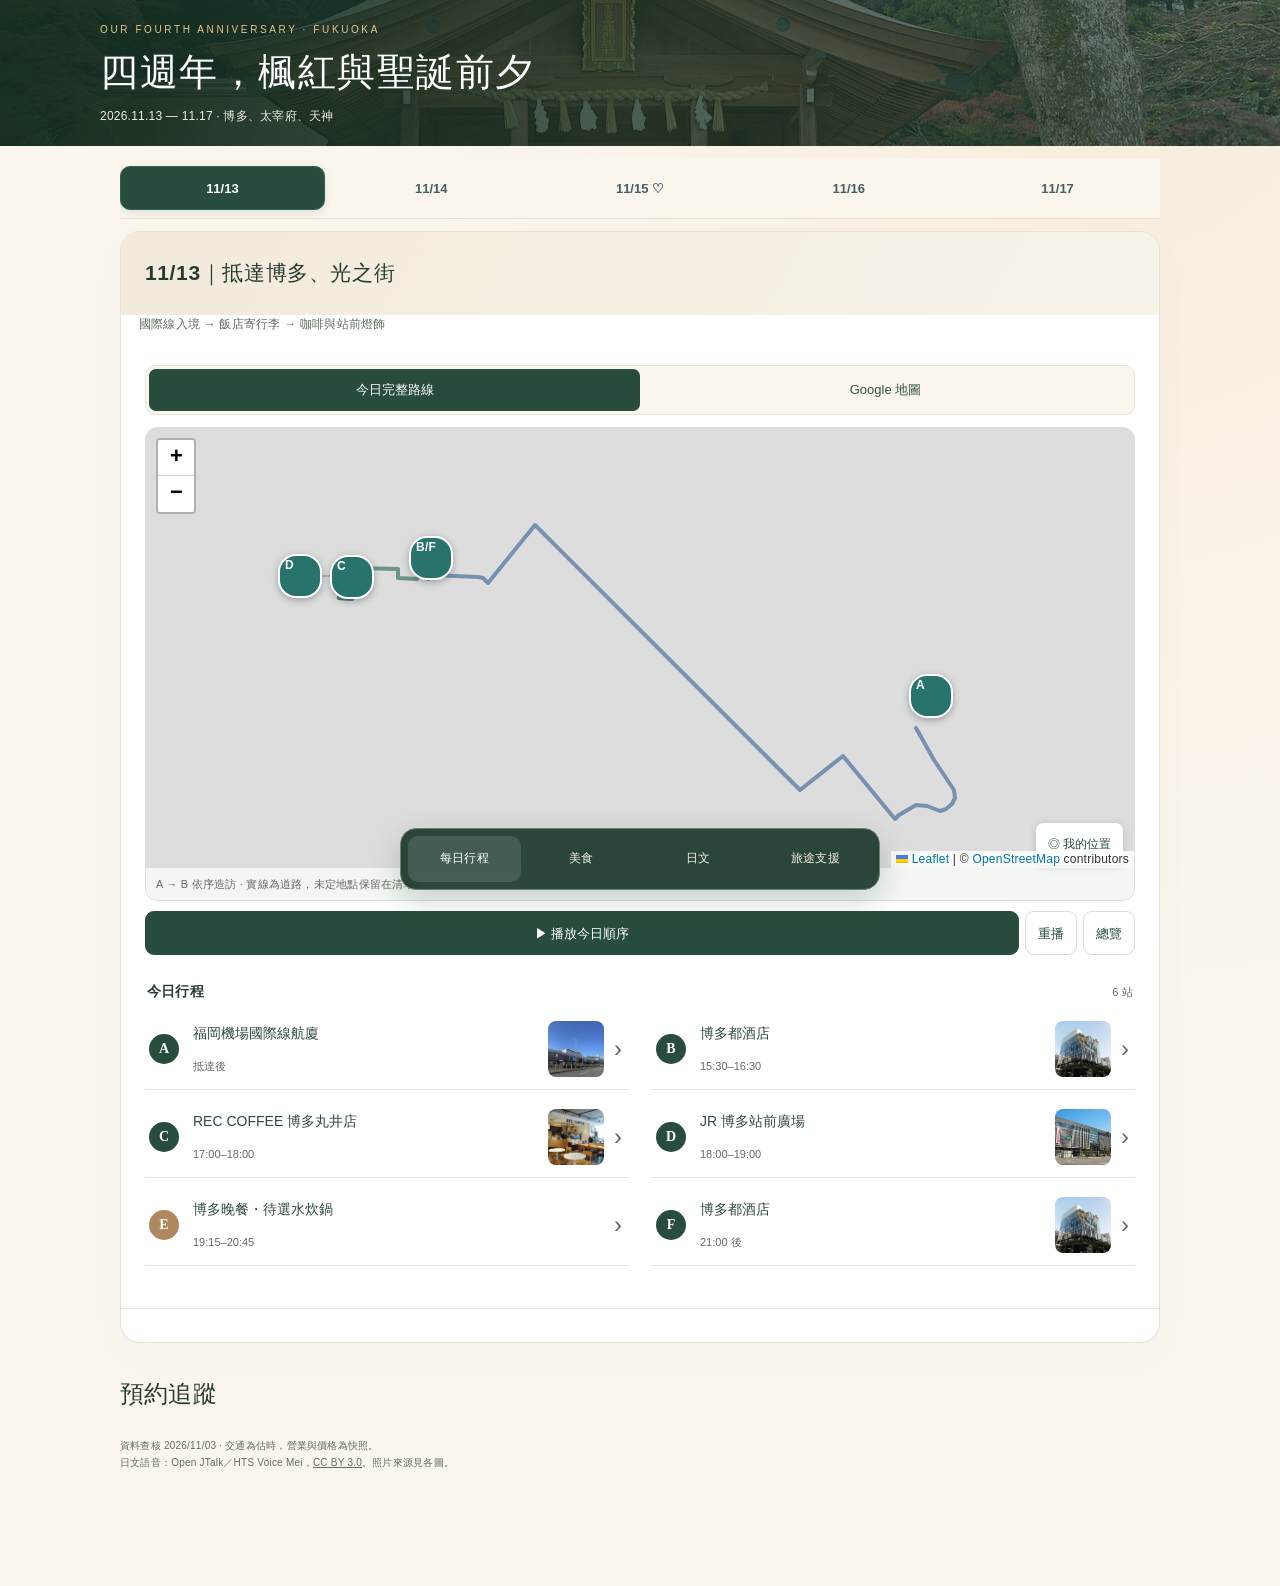
==== commit 24810868: "Add focused mobile views, checked 2026 schedules, place drawers and offline travel support" ====
--- a/index.html
+++ b/index.html
@@ -679,51 +679,11 @@
 <body>
 <header class="hero"><div class="eyebrow">OUR FOURTH ANNIVERSARY · FUKUOKA</div><h1>四週年，<br>楓紅與聖誕前夕</h1><p>2026.11.13（五）至 11.17（二）｜咖啡、海鮮、秋日散步與聖誕燈飾</p><div class="hero-note">Five autumn days, a little closer to you.</div><div class="stats"><span class="chip">2 人同行</span><span class="chip">博多 2 晚 · 天神 2 晚</span><span class="chip">每日字母地圖</span><span class="chip">分段交通估時</span><span class="chip">日文點餐 MP3</span></div></header>
 <main class="container" id="top"><div class="offlineinfo"><span class="offlinebadge" id="cache-status">旅途中也能隨手打開</span> 行程與點餐音檔可離線保存；即時地圖／評價需網路。</div><div class="notice"><b>交通說明：</b>每一列的「交通」是從上一個行程地點到本列地點。步行與車程依交通、天氣、候車及實際出入口而變動；同地點活動標示「原地」。11/15 晚餐保留紀念日驚喜。</div><details class="summarynotes guide-intro"><summary>使用說明・查證狀態・行程提醒</summary><b>這份行程怎麼用</b><ul><li>每天各一張互動地圖，A → B → C 依行程排序；點擊標記／地點卡可開啟 Google 地圖、評價與照片入口。</li><li>保留所有原稿時段與活動；回程飯店也列入。未知餐廳不放假標記，參道與河畔屬區域定位。所有座標未經即時店址核實。</li><li>Google Maps 星等、評論數與店家實拍須在線查看；本次製作環境無法連線核實，頁內不編造評分。部分景點可按鈕載入有來源的 Wikipedia 實景照片。</li><li>交通為規劃估算、非 2026/11/13–17 即時班表；包含候車的估時仍可能因七五三週末／市集活動增加。特別注意 11/14 太宰府行程與 11/16 公園至午餐的時間銜接。</li><li>聖誕市集與燈飾的 2026 開放日期及時間尚未核實。<a href="https://christmas-advent.jp/" target="_blank" rel="noopener">出發前查活動官網 ↗</a>。<a href="#order">前往餐廳推薦／日文點餐音檔 ↓</a></li></ul></details><nav class="toolbar" id="filters" aria-label="選擇行程日期"><button class="active" data-day="all">全部</button><button data-day="1">11/13</button><button data-day="2">11/14</button><button data-day="3">11/15 ♡</button><button data-day="4">11/16</button><button data-day="5">11/17</button><button class="printbutton" onclick="window.print()">列印／另存 PDF</button></nav>
-<section class="day" data-day="1"><div class="dayhead"><div><small>DAY 01 · FRIDAY</small><h2>11/13｜抵達博多、光之街</h2><p>先把工作留在台灣，輕鬆進入旅行節奏</p></div><span class="hotel">入住：博多都酒店（已訂）</span></div><details class="original"><summary>展開原始行程表（原稿估時與文字，未經本次查核）</summary><div class="tablewrap"><table><thead><tr><th>時間</th><th>行程</th><th>上一站 → 此站交通</th><th>距離估算</th><th>備註／狀態</th></tr></thead><tbody>
-<tr><td class="time">15:30–16:30</td><td class="activity">福岡機場 → 博多都酒店</td><td class="mode">計程車 15–25 分；或接駁車＋地鐵＋步行約 30–45 分</td><td class="dist">道路約 4–6 km</td><td class="note">抵達國際線、入境及行李時間另計；計程車較省力。<br><span class="tag done">飯店已訂</span></td></tr>
-<tr><td class="time">17:00–18:00</td><td class="activity">REC COFFEE 博多丸井店</td><td class="mode">步行約 4–7 分</td><td class="dist">約 300–500 m</td><td class="note">手沖咖啡、茶與甜點。</td></tr>
-<tr><td class="time">18:00–19:00</td><td class="activity">JR 博多站前「光之街」聖誕市集</td><td class="mode">步行約 2–4 分</td><td class="dist">約 150–300 m</td><td class="note">燈飾、熱飲、聖誕限定杯。</td></tr>
-<tr><td class="time">19:15–20:45</td><td class="activity">博多晚餐（待替換水炊鍋）</td><td class="mode">待選店後計算</td><td class="dist">待定</td><td class="note">水炊鍋長野未訂到，優先找替代水炊鍋。<br><span class="tag pending">尚未訂位</span></td></tr>
-<tr><td class="time">21:00 後</td><td class="activity">博多都酒店，泡湯休息</td><td class="mode">依晚餐店址；預留 10–20 分移動</td><td class="dist">待定</td><td class="note">不再排其他景點。</td></tr>
-</tbody></table></div></details><div class="links"><a target="_blank" href="https://www.google.com/maps/search/?api=1&query=Miyako+Hotel+Hakata">飯店地圖 ↗</a><a target="_blank" href="https://www.google.com/maps/search/?api=1&query=REC+COFFEE+Hakata+Marui">咖啡店地圖 ↗</a></div></section>
-<section class="day" data-day="2"><div class="dayhead"><div><small>DAY 02 · SATURDAY</small><h2>11/14｜太宰府、抹茶與海鮮</h2><p>神社秋景、參道茶屋，晚上回福岡吃海鮮</p></div><span class="hotel">住宿：博多都酒店</span></div><details class="original"><summary>展開原始行程表（原稿估時與文字，未經本次查核）</summary><div class="tablewrap"><table><thead><tr><th>時間</th><th>行程</th><th>上一站 → 此站交通</th><th>距離估算</th><th>備註／狀態</th></tr></thead><tbody>
-<tr><td class="time">09:00–10:00</td><td class="activity">早餐</td><td class="mode">飯店或步行 5–10 分</td><td class="dist">0–700 m</td><td class="note">依當天起床時間調整。</td></tr>
-<tr><td class="time">10:00–11:00</td><td class="activity">博多 → 竈門神社</td><td class="mode">計程車約 35–55 分；大眾運輸約 65–90 分</td><td class="dist">道路約 19–23 km</td><td class="note">建議計程車或包車；大眾交通需轉乘到太宰府再搭巴士／計程車。</td></tr>
-<tr><td class="time">11:00–12:00</td><td class="activity">竈門神社</td><td class="mode">原地步行</td><td class="dist">園區內</td><td class="note">賞秋景、結緣御守；紅葉依實際天氣。</td></tr>
-<tr><td class="time">12:15–14:30</td><td class="activity">太宰府天滿宮與參道午餐</td><td class="mode">計程車約 8–12 分；或步行下坡約 30–40 分</td><td class="dist">約 2–3 km</td><td class="note">抹茶、梅枝餅、參道散步。</td></tr>
-<tr><td class="time">14:30–15:30</td><td class="activity">參道茶屋及伴手禮</td><td class="mode">步行</td><td class="dist">約 0.5–1 km</td><td class="note">留白，不趕行程。</td></tr>
-<tr><td class="time">15:30–17:00</td><td class="activity">返回博多都酒店</td><td class="mode">大眾運輸約 55–75 分；計程車約 35–55 分</td><td class="dist">道路約 18–22 km</td><td class="note">預留晚間換裝與休息。</td></tr>
-<tr><td class="time">18:00–20:00</td><td class="activity">Seimonbarai 海鮮居酒屋</td><td class="mode">計程車約 10–15 分；地鐵＋步行約 15–25 分</td><td class="dist">道路約 2–3 km</td><td class="note">玄界灘海鮮、刺身、熟食。<br><span class="tag pending">尚未確認訂位</span></td></tr>
-<tr><td class="time">20:00–20:40</td><td class="activity">中洲川端河畔散步</td><td class="mode">步行約 5–10 分</td><td class="dist">約 300–700 m</td><td class="note">夜景拍照；回博多飯店計程車約 10–15 分。</td></tr>
-</tbody></table></div></details><div class="links"><a target="_blank" href="https://www.google.com/maps/search/?api=1&query=Kamado+Shrine+Dazaifu">竈門神社地圖 ↗</a><a target="_blank" href="https://www.google.com/maps/search/?api=1&query=Seimonbarai+Fukuoka">Seimonbarai 地圖 ↗</a></div></section>
-<section class="day" data-day="3"><div class="dayhead"><div><small>DAY 03 · SUNDAY</small><h2>11/15｜四週年紀念日</h2><p>舒服地度過一整天，晚餐留給驚喜</p></div><span class="hotel">入住：ONE FUKUOKA HOTEL（已訂）</span></div><details class="original"><summary>展開原始行程表（原稿估時與文字，未經本次查核）</summary><div class="tablewrap"><table><thead><tr><th>時間</th><th>行程</th><th>上一站 → 此站交通</th><th>距離估算</th><th>備註／狀態</th></tr></thead><tbody>
-<tr><td class="time">09:30–11:00</td><td class="activity">早餐、整理行李、退房</td><td class="mode">飯店內</td><td class="dist">原地</td><td class="note">不趕早。</td></tr>
-<tr><td class="time">11:00–12:00</td><td class="activity">移動至 ONE FUKUOKA HOTEL</td><td class="mode">計程車約 12–20 分；地鐵＋步行約 15–25 分</td><td class="dist">道路約 3–4 km</td><td class="note">先寄放行李，實際入住依飯店時間。<br><span class="tag done">飯店已訂</span></td></tr>
-<tr><td class="time">12:00–13:30</td><td class="activity">天神午餐與咖啡</td><td class="mode">步行約 5–15 分</td><td class="dist">約 300–1000 m</td><td class="note">餐廳彈性選擇。</td></tr>
-<tr><td class="time">14:00–16:30</td><td class="activity">飯店休息與設施</td><td class="mode">步行回飯店約 5–15 分</td><td class="dist">約 300–1000 m</td><td class="note">客房、浴缸、住客空間。</td></tr>
-<tr><td class="time">16:30–17:30</td><td class="activity">天神抹茶／逛街，或繼續飯店時光</td><td class="mode">步行約 5–10 分</td><td class="dist">約 300–700 m</td><td class="note">不強制塞行程。</td></tr>
-<tr><td class="time">18:00–20:30</td><td class="activity">四週年紀念晚餐</td><td class="mode">視當日安排，預留 15–25 分移動</td><td class="dist">保留驚喜</td><td class="note"><span class="tag secret">紀念日安排</span></td></tr>
-<tr><td class="time">20:30 後</td><td class="activity">THE ROOF／飯店夜景</td><td class="mode">回 ONE FUKUOKA HOTEL</td><td class="dist">依前一站</td><td class="note">若營業與座位允許，喝杯飲品結束這天。</td></tr>
-</tbody></table></div></details><div class="links"><a target="_blank" href="https://www.google.com/maps/search/?api=1&query=ONE+FUKUOKA+HOTEL">ONE FUKUOKA HOTEL 地圖 ↗</a></div></section>
-<section class="day" data-day="4"><div class="dayhead"><div><small>DAY 04 · MONDAY</small><h2>11/16｜六本松、大濠公園、牛腸鍋</h2><p>文青街區與湖景，晚上接聖誕燈飾</p></div><span class="hotel">住宿：ONE FUKUOKA HOTEL</span></div><details class="original"><summary>展開原始行程表（原稿估時與文字，未經本次查核）</summary><div class="tablewrap"><table><thead><tr><th>時間</th><th>行程</th><th>上一站 → 此站交通</th><th>距離估算</th><th>備註／狀態</th></tr></thead><tbody>
-<tr><td class="time">09:30–10:00</td><td class="activity">天神 → AMAM DACOTAN 六本松本店</td><td class="mode">計程車約 12–20 分；地鐵＋步行約 20–30 分</td><td class="dist">道路約 3–4 km</td><td class="note">熱門麵包店，可能候位。</td></tr>
-<tr><td class="time">10:00–10:45</td><td class="activity">AMAM DACOTAN 購買麵包</td><td class="mode">原地</td><td class="dist">原地</td><td class="note">可外帶至公園。</td></tr>
-<tr><td class="time">10:45–12:15</td><td class="activity">大濠公園散步、湖景</td><td class="mode">步行約 12–20 分（依公園入口）</td><td class="dist">約 0.9–1.5 km</td><td class="note">湖畔散步、拍照與休息。</td></tr>
-<tr><td class="time">12:30–14:00</td><td class="activity">Fish Man（魚男）海鮮午餐</td><td class="mode">計程車約 10–15 分；步行約 25–35 分</td><td class="dist">約 2–2.5 km</td><td class="note">創意海鮮；先確認午餐是否接受預約。<br><span class="tag pending">待確認</span></td></tr>
-<tr><td class="time">14:30–17:45</td><td class="activity">ONE FUKUOKA HOTEL 休息</td><td class="mode">步行約 10–15 分</td><td class="dist">約 0.8–1.2 km</td><td class="note">晚餐前保留完整休息時間。</td></tr>
-<tr><td class="time">18:30–20:00</td><td class="activity">博多牛腸鍋 山中赤坂店</td><td class="mode">計程車約 8–12 分；步行約 15–20 分</td><td class="dist">約 1.2–1.6 km</td><td class="note">招牌味噌牛腸鍋。<br><span class="tag done">已訂位</span></td></tr>
-<tr><td class="time">20:00–20:40</td><td class="activity">大名花園城市聖誕燈飾</td><td class="mode">步行約 8–12 分</td><td class="dist">約 600–900 m</td><td class="note">馬車燈飾與城市廣場。</td></tr>
-<tr><td class="time">20:40–21:30</td><td class="activity">天神市役所西側聖誕市集</td><td class="mode">步行約 12–17 分</td><td class="dist">約 0.9–1.2 km</td><td class="note">熱紅酒、聖誕小屋和限定杯；平日營業至 23:00。</td></tr>
-<tr><td class="time">21:30 後</td><td class="activity">天神中央公園（選去）／回飯店</td><td class="mode">公園約步行 5–8 分；回飯店約 5–10 分</td><td class="dist">約 300–700 m</td><td class="note">視體力決定，不必全部跑完。</td></tr>
-</tbody></table></div></details><div class="links"><a target="_blank" href="https://www.google.com/maps/search/?api=1&query=AMAM+DACOTAN+Ropponmatsu">AMAM DACOTAN 地圖 ↗</a><a target="_blank" href="https://www.google.com/maps/search/?api=1&query=Hakata+Motsunabe+Yamanaka+Akasaka">山中赤坂店地圖 ↗</a><a target="_blank" href="https://christmas-advent.jp/fukuoka-tenjin/">天神聖誕市集官網 ↗</a></div></section>
-<section class="day" data-day="5"><div class="dayhead"><div><small>DAY 05 · TUESDAY</small><h2>11/17｜拉麵與最後的咖啡</h2><p>收拾伴手禮，留足機場交通時間</p></div><span class="hotel">19:20 長榮班機返台</span></div><details class="original"><summary>展開原始行程表（原稿估時與文字，未經本次查核）</summary><div class="tablewrap"><table><thead><tr><th>時間</th><th>行程</th><th>上一站 → 此站交通</th><th>距離估算</th><th>備註／狀態</th></tr></thead><tbody>
-<tr><td class="time">09:30–10:30</td><td class="activity">早餐、退房、寄放行李</td><td class="mode">飯店內</td><td class="dist">原地</td><td class="note">行李寄放請先向飯店確認。</td></tr>
-<tr><td class="time">11:00–12:00</td><td class="activity">ShinShin 福岡 PARCO 店拉麵</td><td class="mode">步行約 5–10 分</td><td class="dist">約 350–650 m</td><td class="note">現場排隊，營業狀況出發前再確認。<br><span class="tag free">現場候位</span></td></tr>
-<tr><td class="time">12:00–14:30</td><td class="activity">天神購物、咖啡／抹茶採買</td><td class="mode">商圈步行約 5–15 分</td><td class="dist">約 0.5–1.5 km</td><td class="note">咖啡豆、茶粉、伴手禮。</td></tr>
-<tr><td class="time">14:30–15:00</td><td class="activity">返回 ONE FUKUOKA HOTEL 領行李</td><td class="mode">步行約 5–15 分</td><td class="dist">約 0.4–1 km</td><td class="note">準時離開商圈。</td></tr>
-<tr><td class="time">15:00–16:00</td><td class="activity">天神 → 福岡機場國際線航廈</td><td class="mode">計程車約 20–35 分；或地鐵約 11 分＋國內線到國際線接駁及步行約 20–35 分</td><td class="dist">道路約 7–9 km</td><td class="note">地鐵只到國內線，須轉免費航廈接駁車；交通時間含緩衝估算。</td></tr>
-<tr><td class="time">19:20</td><td class="activity">長榮航空返台</td><td class="mode">機場報到、安檢、出境</td><td class="dist">原地</td><td class="note">建議約 16:00 前到國際線，留足報到時間。</td></tr>
-</tbody></table></div></details><div class="links"><a target="_blank" href="https://www.google.com/maps/search/?api=1&query=ShinShin+Fukuoka+PARCO">ShinShin PARCO 地圖 ↗</a><a target="_blank" href="https://www.fukuoka-airport.jp/en/access/bus.html">福岡機場交通資訊 ↗</a></div></section>
+<section class="day" data-day="1"><div class="dayhead"><div><small>DAY 01 · FRIDAY</small><h2>11/13｜抵達博多、光之街</h2><p>先把工作留在台灣，輕鬆進入旅行節奏</p></div><span class="hotel">入住：博多都酒店（已訂）</span></div><div class="links"><a target="_blank" href="https://www.google.com/maps/search/?api=1&query=Miyako+Hotel+Hakata">飯店地圖 ↗</a><a target="_blank" href="https://www.google.com/maps/search/?api=1&query=REC+COFFEE+Hakata+Marui">咖啡店地圖 ↗</a></div></section>
+<section class="day" data-day="2"><div class="dayhead"><div><small>DAY 02 · SATURDAY</small><h2>11/14｜太宰府、抹茶與海鮮</h2><p>神社秋景、參道茶屋，晚上回福岡吃海鮮</p></div><span class="hotel">住宿：博多都酒店</span></div><div class="links"><a target="_blank" href="https://www.google.com/maps/search/?api=1&query=Kamado+Shrine+Dazaifu">竈門神社地圖 ↗</a><a target="_blank" href="https://www.google.com/maps/search/?api=1&query=Seimonbarai+Fukuoka">Seimonbarai 地圖 ↗</a></div></section>
+<section class="day" data-day="3"><div class="dayhead"><div><small>DAY 03 · SUNDAY</small><h2>11/15｜四週年紀念日</h2><p>舒服地度過一整天，晚餐留給驚喜</p></div><span class="hotel">入住：ONE FUKUOKA HOTEL（已訂）</span></div><div class="links"><a target="_blank" href="https://www.google.com/maps/search/?api=1&query=ONE+FUKUOKA+HOTEL">ONE FUKUOKA HOTEL 地圖 ↗</a></div></section>
+<section class="day" data-day="4"><div class="dayhead"><div><small>DAY 04 · MONDAY</small><h2>11/16｜六本松、大濠公園、牛腸鍋</h2><p>文青街區與湖景，晚上接聖誕燈飾</p></div><span class="hotel">住宿：ONE FUKUOKA HOTEL</span></div><div class="links"><a target="_blank" href="https://www.google.com/maps/search/?api=1&query=AMAM+DACOTAN+Ropponmatsu">AMAM DACOTAN 地圖 ↗</a><a target="_blank" href="https://www.google.com/maps/search/?api=1&query=Hakata+Motsunabe+Yamanaka+Akasaka">山中赤坂店地圖 ↗</a><a target="_blank" href="https://christmas-advent.jp/fukuoka-tenjin/">天神聖誕市集官網 ↗</a></div></section>
+<section class="day" data-day="5"><div class="dayhead"><div><small>DAY 05 · TUESDAY</small><h2>11/17｜拉麵與最後的咖啡</h2><p>收拾伴手禮，留足機場交通時間</p></div><span class="hotel">19:20 返台（原訂航班時間）</span></div><div class="links"><a target="_blank" href="https://www.google.com/maps/search/?api=1&query=ShinShin+Fukuoka+PARCO">ShinShin PARCO 地圖 ↗</a><a target="_blank" href="https://www.fukuoka-airport.jp/en/access/bus.html">福岡機場交通資訊 ↗</a></div></section>
 <h2 class="section-title">預約追蹤</h2><div class="tracking" id="reservations"><ul><li><b>11/13 晚餐</b>：水炊鍋長野訂不到，待改選餐廳。</li><li><b>11/14 Seimonbarai</b>：尚待確認是否訂位成功。</li><li><b>11/15 四週年晚餐</b>：保留驚喜，不揭露餐廳資料。</li><li><b>11/16 Fish Man 午餐</b>：尚待確認午餐訂位規則及空位。</li><li><b>11/16 18:30 山中赤坂店</b>：已訂位；套餐或單點依實際訂單為準。</li><li><b>11/17 ShinShin</b>：現場候位。</li></ul></div>
 <p class="foot">日文合成語音：Open JTalk／HTS Voice Mei，MMDAgent Project Team，© 2009–2013 Nagoya Institute of Technology。聲音模型採 <a href="https://creativecommons.org/licenses/by/3.0/" target="_blank" rel="noopener">CC BY 3.0</a>；本頁音檔由該模型合成。<br>地圖與交通增補版：2026/11/03。原稿更新日期：2026/11/03。所有交通時間與距離均為行程規劃用概算，非即時導航；實際以當日 Google Maps、列車班次及交通情況為準。部分未定店家目前無法計算確切路段距離。</p>
 </main><script>document.querySelectorAll('#filters button[data-day]').forEach(btn=>btn.addEventListener('click',()=>{document.querySelectorAll('#filters button[data-day]').forEach(b=>b.classList.remove('active'));btn.classList.add('active');document.querySelectorAll('.day').forEach(d=>d.hidden=btn.dataset.day!=='all'&&d.dataset.day!==btn.dataset.day);}))</script>
@@ -733,7 +693,7 @@
  */
 !function(t,e){"object"==typeof exports&&"undefined"!=typeof module?e(exports):"function"==typeof define&&define.amd?define(["exports"],e):e((t="undefined"!=typeof globalThis?globalThis:t||self).leaflet={})}(this,function(t){"use strict";function l(t){for(var e,i,n=1,o=arguments.length;n<o;n++)for(e in i=arguments[n])t[e]=i[e];return t}var R=Object.create||function(t){return N.prototype=t,new N};function N(){}function a(t,e){var i,n=Array.prototype.slice;return t.bind?t.bind.apply(t,n.call(arguments,1)):(i=n.call(arguments,2),function(){return t.apply(e,i.length?i.concat(n.call(arguments)):arguments)})}var D=0;function h(t){return"_leaflet_id"in t||(t._leaflet_id=++D),t._leaflet_id}function j(t,e,i){var n,o,s=function(){n=!1,o&&(r.apply(i,o),o=!1)},r=function(){n?o=arguments:(t.apply(i,arguments),setTimeout(s,e),n=!0)};return r}function H(t,e,i){var n=e[1],e=e[0],o=n-e;return t===n&&i?t:((t-e)%o+o)%o+e}function u(){return!1}function i(t,e){return!1===e?t:(e=Math.pow(10,void 0===e?6:e),Math.round(t*e)/e)}function W(t){return t.trim?t.trim():t.replace(/^\s+|\s+$/g,"")}function F(t){return W(t).split(/\s+/)}function c(t,e){for(var i in Object.prototype.hasOwnProperty.call(t,"options")||(t.options=t.options?R(t.options):{}),e)t.options[i]=e[i];return t.options}function U(t,e,i){var n,o=[];for(n in t)o.push(encodeURIComponent(i?n.toUpperCase():n)+"="+encodeURIComponent(t[n]));return(e&&-1!==e.indexOf("?")?"&":"?")+o.join("&")}var V=/\{ *([\w_ -]+) *\}/g;function q(t,i){return t.replace(V,function(t,e){e=i[e];if(void 0===e)throw new Error("No value provided for variable "+t);return e="function"==typeof e?e(i):e})}var d=Array.isArray||function(t){return"[object Array]"===Object.prototype.toString.call(t)};function G(t,e){for(var i=0;i<t.length;i++)if(t[i]===e)return i;return-1}var K="[data-uri]";function Y(t){return window["webkit"+t]||window["moz"+t]||window["ms"+t]}var X=0;function J(t){var e=+new Date,i=Math.max(0,16-(e-X));return X=e+i,window.setTimeout(t,i)}var $=window.requestAnimationFrame||Y("RequestAnimationFrame")||J,Q=window.cancelAnimationFrame||Y("CancelAnimationFrame")||Y("CancelRequestAnimationFrame")||function(t){window.clearTimeout(t)};function x(t,e,i){if(!i||$!==J)return $.call(window,a(t,e));t.call(e)}function r(t){t&&Q.call(window,t)}var tt={__proto__:null,extend:l,create:R,bind:a,get lastId(){return D},stamp:h,throttle:j,wrapNum:H,falseFn:u,formatNum:i,trim:W,splitWords:F,setOptions:c,getParamString:U,template:q,isArray:d,indexOf:G,emptyImageUrl:K,requestFn:$,cancelFn:Q,requestAnimFrame:x,cancelAnimFrame:r};function et(){}et.extend=function(t){function e(){c(this),this.initialize&&this.initialize.apply(this,arguments),this.callInitHooks()}var i,n=e.__super__=this.prototype,o=R(n);for(i in(o.constructor=e).prototype=o,this)Object.prototype.hasOwnProperty.call(this,i)&&"prototype"!==i&&"__super__"!==i&&(e[i]=this[i]);if(t.statics&&l(e,t.statics),t.includes){var s=t.includes;if("undefined"!=typeof L&&L&&L.Mixin){s=d(s)?s:[s];for(var r=0;r<s.length;r++)s[r]===L.Mixin.Events&&console.warn("Deprecated include of L.Mixin.Events: this property will be removed in future releases, please inherit from L.Evented instead.",(new Error).stack)}l.apply(null,[o].concat(t.includes))}return l(o,t),delete o.statics,delete o.includes,o.options&&(o.options=n.options?R(n.options):{},l(o.options,t.options)),o._initHooks=[],o.callInitHooks=function(){if(!this._initHooksCalled){n.callInitHooks&&n.callInitHooks.call(this),this._initHooksCalled=!0;for(var t=0,e=o._initHooks.length;t<e;t++)o._initHooks[t].call(this)}},e},et.include=function(t){var e=this.prototype.options;return l(this.prototype,t),t.options&&(this.prototype.options=e,this.mergeOptions(t.options)),this},et.mergeOptions=function(t){return l(this.prototype.options,t),this},et.addInitHook=function(t){var e=Array.prototype.slice.call(arguments,1),i="function"==typeof t?t:function(){this[t].apply(this,e)};return this.prototype._initHooks=this.prototype._initHooks||[],this.prototype._initHooks.push(i),this};var e={on:function(t,e,i){if("object"==typeof t)for(var n in t)this._on(n,t[n],e);else for(var o=0,s=(t=F(t)).length;o<s;o++)this._on(t[o],e,i);return this},off:function(t,e,i){if(arguments.length)if("object"==typeof t)for(var n in t)this._off(n,t[n],e);else{t=F(t);for(var o=1===arguments.length,s=0,r=t.length;s<r;s++)o?this._off(t[s]):this._off(t[s],e,i)}else delete this._events;return this},_on:function(t,e,i,n){"function"!=typeof e?console.warn("wrong listener type: "+typeof e):!1===this._listens(t,e,i)&&(e={fn:e,ctx:i=i===this?void 0:i},n&&(e.once=!0),this._events=this._events||{},this._events[t]=this._events[t]||[],this._events[t].push(e))},_off:function(t,e,i){var n,o,s;if(this._events&&(n=this._events[t]))if(1===arguments.length){if(this._firingCount)for(o=0,s=n.length;o<s;o++)n[o].fn=u;delete this._events[t]}else"function"!=typeof e?console.warn("wrong listener type: "+typeof e):!1!==(e=this._listens(t,e,i))&&(i=n[e],this._firingCount&&(i.fn=u,this._events[t]=n=n.slice()),n.splice(e,1))},fire:function(t,e,i){if(this.listens(t,i)){var n=l({},e,{type:t,target:this,sourceTarget:e&&e.sourceTarget||this});if(this._events){var o=this._events[t];if(o){this._firingCount=this._firingCount+1||1;for(var s=0,r=o.length;s<r;s++){var a=o[s],h=a.fn;a.once&&this.off(t,h,a.ctx),h.call(a.ctx||this,n)}this._firingCount--}}i&&this._propagateEvent(n)}return this},listens:function(t,e,i,n){"string"!=typeof t&&console.warn('"string" type argument expected');var o=e,s=("function"!=typeof e&&(n=!!e,i=o=void 0),this._events&&this._events[t]);if(s&&s.length&&!1!==this._listens(t,o,i))return!0;if(n)for(var r in this._eventParents)if(this._eventParents[r].listens(t,e,i,n))return!0;return!1},_listens:function(t,e,i){if(this._events){var n=this._events[t]||[];if(!e)return!!n.length;i===this&&(i=void 0);for(var o=0,s=n.length;o<s;o++)if(n[o].fn===e&&n[o].ctx===i)return o}return!1},once:function(t,e,i){if("object"==typeof t)for(var n in t)this._on(n,t[n],e,!0);else for(var o=0,s=(t=F(t)).length;o<s;o++)this._on(t[o],e,i,!0);return this},addEventParent:function(t){return this._eventParents=this._eventParents||{},this._eventParents[h(t)]=t,this},removeEventParent:function(t){return this._eventParents&&delete this._eventParents[h(t)],this},_propagateEvent:function(t){for(var e in this._eventParents)this._eventParents[e].fire(t.type,l({layer:t.target,propagatedFrom:t.target},t),!0)}},it=(e.addEventListener=e.on,e.removeEventListener=e.clearAllEventListeners=e.off,e.addOneTimeEventListener=e.once,e.fireEvent=e.fire,e.hasEventListeners=e.listens,et.extend(e));function p(t,e,i){this.x=i?Math.round(t):t,this.y=i?Math.round(e):e}var nt=Math.trunc||function(t){return 0<t?Math.floor(t):Math.ceil(t)};function m(t,e,i){return t instanceof p?t:d(t)?new p(t[0],t[1]):null==t?t:"object"==typeof t&&"x"in t&&"y"in t?new p(t.x,t.y):new p(t,e,i)}function f(t,e){if(t)for(var i=e?[t,e]:t,n=0,o=i.length;n<o;n++)this.extend(i[n])}function _(t,e){return!t||t instanceof f?t:new f(t,e)}function s(t,e){if(t)for(var i=e?[t,e]:t,n=0,o=i.length;n<o;n++)this.extend(i[n])}function g(t,e){return t instanceof s?t:new s(t,e)}function v(t,e,i){if(isNaN(t)||isNaN(e))throw new Error("Invalid LatLng object: ("+t+", "+e+")");this.lat=+t,this.lng=+e,void 0!==i&&(this.alt=+i)}function w(t,e,i){return t instanceof v?t:d(t)&&"object"!=typeof t[0]?3===t.length?new v(t[0],t[1],t[2]):2===t.length?new v(t[0],t[1]):null:null==t?t:"object"==typeof t&&"lat"in t?new v(t.lat,"lng"in t?t.lng:t.lon,t.alt):void 0===e?null:new v(t,e,i)}p.prototype={clone:function(){return new p(this.x,this.y)},add:function(t){return this.clone()._add(m(t))},_add:function(t){return this.x+=t.x,this.y+=t.y,this},subtract:function(t){return this.clone()._subtract(m(t))},_subtract:function(t){return this.x-=t.x,this.y-=t.y,this},divideBy:function(t){return this.clone()._divideBy(t)},_divideBy:function(t){return this.x/=t,this.y/=t,this},multiplyBy:function(t){return this.clone()._multiplyBy(t)},_multiplyBy:function(t){return this.x*=t,this.y*=t,this},scaleBy:function(t){return new p(this.x*t.x,this.y*t.y)},unscaleBy:function(t){return new p(this.x/t.x,this.y/t.y)},round:function(){return this.clone()._round()},_round:function(){return this.x=Math.round(this.x),this.y=Math.round(this.y),this},floor:function(){return this.clone()._floor()},_floor:function(){return this.x=Math.floor(this.x),this.y=Math.floor(this.y),this},ceil:function(){return this.clone()._ceil()},_ceil:function(){return this.x=Math.ceil(this.x),this.y=Math.ceil(this.y),this},trunc:function(){return this.clone()._trunc()},_trunc:function(){return this.x=nt(this.x),this.y=nt(this.y),this},distanceTo:function(t){var e=(t=m(t)).x-this.x,t=t.y-this.y;return Math.sqrt(e*e+t*t)},equals:function(t){return(t=m(t)).x===this.x&&t.y===this.y},contains:function(t){return t=m(t),Math.abs(t.x)<=Math.abs(this.x)&&Math.abs(t.y)<=Math.abs(this.y)},toString:function(){return"Point("+i(this.x)+", "+i(this.y)+")"}},f.prototype={extend:function(t){var e,i;if(t){if(t instanceof p||"number"==typeof t[0]||"x"in t)e=i=m(t);else if(e=(t=_(t)).min,i=t.max,!e||!i)return this;this.min||this.max?(this.min.x=Math.min(e.x,this.min.x),this.max.x=Math.max(i.x,this.max.x),this.min.y=Math.min(e.y,this.min.y),this.max.y=Math.max(i.y,this.max.y)):(this.min=e.clone(),this.max=i.clone())}return this},getCenter:function(t){return m((this.min.x+this.max.x)/2,(this.min.y+this.max.y)/2,t)},getBottomLeft:function(){return m(this.min.x,this.max.y)},getTopRight:function(){return m(this.max.x,this.min.y)},getTopLeft:function(){return this.min},getBottomRight:function(){return this.max},getSize:function(){return this.max.subtract(this.min)},contains:function(t){var e,i;return(t=("number"==typeof t[0]||t instanceof p?m:_)(t))instanceof f?(e=t.min,i=t.max):e=i=t,e.x>=this.min.x&&i.x<=this.max.x&&e.y>=this.min.y&&i.y<=this.max.y},intersects:function(t){t=_(t);var e=this.min,i=this.max,n=t.min,t=t.max,o=t.x>=e.x&&n.x<=i.x,t=t.y>=e.y&&n.y<=i.y;return o&&t},overlaps:function(t){t=_(t);var e=this.min,i=this.max,n=t.min,t=t.max,o=t.x>e.x&&n.x<i.x,t=t.y>e.y&&n.y<i.y;return o&&t},isValid:function(){return!(!this.min||!this.max)},pad:function(t){var e=this.min,i=this.max,n=Math.abs(e.x-i.x)*t,t=Math.abs(e.y-i.y)*t;return _(m(e.x-n,e.y-t),m(i.x+n,i.y+t))},equals:function(t){return!!t&&(t=_(t),this.min.equals(t.getTopLeft())&&this.max.equals(t.getBottomRight()))}},s.prototype={extend:function(t){var e,i,n=this._southWest,o=this._northEast;if(t instanceof v)i=e=t;else{if(!(t instanceof s))return t?this.extend(w(t)||g(t)):this;if(e=t._southWest,i=t._northEast,!e||!i)return this}return n||o?(n.lat=Math.min(e.lat,n.lat),n.lng=Math.min(e.lng,n.lng),o.lat=Math.max(i.lat,o.lat),o.lng=Math.max(i.lng,o.lng)):(this._southWest=new v(e.lat,e.lng),this._northEast=new v(i.lat,i.lng)),this},pad:function(t){var e=this._southWest,i=this._northEast,n=Math.abs(e.lat-i.lat)*t,t=Math.abs(e.lng-i.lng)*t;return new s(new v(e.lat-n,e.lng-t),new v(i.lat+n,i.lng+t))},getCenter:function(){return new v((this._southWest.lat+this._northEast.lat)/2,(this._southWest.lng+this._northEast.lng)/2)},getSouthWest:function(){return this._southWest},getNorthEast:function(){return this._northEast},getNorthWest:function(){return new v(this.getNorth(),this.getWest())},getSouthEast:function(){return new v(this.getSouth(),this.getEast())},getWest:function(){return this._southWest.lng},getSouth:function(){return this._southWest.lat},getEast:function(){return this._northEast.lng},getNorth:function(){return this._northEast.lat},contains:function(t){t=("number"==typeof t[0]||t instanceof v||"lat"in t?w:g)(t);var e,i,n=this._southWest,o=this._northEast;return t instanceof s?(e=t.getSouthWest(),i=t.getNorthEast()):e=i=t,e.lat>=n.lat&&i.lat<=o.lat&&e.lng>=n.lng&&i.lng<=o.lng},intersects:function(t){t=g(t);var e=this._southWest,i=this._northEast,n=t.getSouthWest(),t=t.getNorthEast(),o=t.lat>=e.lat&&n.lat<=i.lat,t=t.lng>=e.lng&&n.lng<=i.lng;return o&&t},overlaps:function(t){t=g(t);var e=this._southWest,i=this._northEast,n=t.getSouthWest(),t=t.getNorthEast(),o=t.lat>e.lat&&n.lat<i.lat,t=t.lng>e.lng&&n.lng<i.lng;return o&&t},toBBoxString:function(){return[this.getWest(),this.getSouth(),this.getEast(),this.getNorth()].join(",")},equals:function(t,e){return!!t&&(t=g(t),this._southWest.equals(t.getSouthWest(),e)&&this._northEast.equals(t.getNorthEast(),e))},isValid:function(){return!(!this._southWest||!this._northEast)}};var ot={latLngToPoint:function(t,e){t=this.projection.project(t),e=this.scale(e);return this.transformation._transform(t,e)},pointToLatLng:function(t,e){e=this.scale(e),t=this.transformation.untransform(t,e);return this.projection.unproject(t)},project:function(t){return this.projection.project(t)},unproject:function(t){return this.projection.unproject(t)},scale:function(t){return 256*Math.pow(2,t)},zoom:function(t){return Math.log(t/256)/Math.LN2},getProjectedBounds:function(t){var e;return this.infinite?null:(e=this.projection.bounds,t=this.scale(t),new f(this.transformation.transform(e.min,t),this.transformation.transform(e.max,t)))},infinite:!(v.prototype={equals:function(t,e){return!!t&&(t=w(t),Math.max(Math.abs(this.lat-t.lat),Math.abs(this.lng-t.lng))<=(void 0===e?1e-9:e))},toString:function(t){return"LatLng("+i(this.lat,t)+", "+i(this.lng,t)+")"},distanceTo:function(t){return st.distance(this,w(t))},wrap:function(){return st.wrapLatLng(this)},toBounds:function(t){var t=180*t/40075017,e=t/Math.cos(Math.PI/180*this.lat);return g([this.lat-t,this.lng-e],[this.lat+t,this.lng+e])},clone:function(){return new v(this.lat,this.lng,this.alt)}}),wrapLatLng:function(t){var e=this.wrapLng?H(t.lng,this.wrapLng,!0):t.lng;return new v(this.wrapLat?H(t.lat,this.wrapLat,!0):t.lat,e,t.alt)},wrapLatLngBounds:function(t){var e=t.getCenter(),i=this.wrapLatLng(e),n=e.lat-i.lat,e=e.lng-i.lng;return 0==n&&0==e?t:(i=t.getSouthWest(),t=t.getNorthEast(),new s(new v(i.lat-n,i.lng-e),new v(t.lat-n,t.lng-e)))}},st=l({},ot,{wrapLng:[-180,180],R:6371e3,distance:function(t,e){var i=Math.PI/180,n=t.lat*i,o=e.lat*i,s=Math.sin((e.lat-t.lat)*i/2),e=Math.sin((e.lng-t.lng)*i/2),t=s*s+Math.cos(n)*Math.cos(o)*e*e,i=2*Math.atan2(Math.sqrt(t),Math.sqrt(1-t));return this.R*i}}),rt=6378137,rt={R:rt,MAX_LATITUDE:85.0511287798,project:function(t){var e=Math.PI/180,i=this.MAX_LATITUDE,i=Math.max(Math.min(i,t.lat),-i),i=Math.sin(i*e);return new p(this.R*t.lng*e,this.R*Math.log((1+i)/(1-i))/2)},unproject:function(t){var e=180/Math.PI;return new v((2*Math.atan(Math.exp(t.y/this.R))-Math.PI/2)*e,t.x*e/this.R)},bounds:new f([-(rt=rt*Math.PI),-rt],[rt,rt])};function at(t,e,i,n){d(t)?(this._a=t[0],this._b=t[1],this._c=t[2],this._d=t[3]):(this._a=t,this._b=e,this._c=i,this._d=n)}function ht(t,e,i,n){return new at(t,e,i,n)}at.prototype={transform:function(t,e){return this._transform(t.clone(),e)},_transform:function(t,e){return t.x=(e=e||1)*(this._a*t.x+this._b),t.y=e*(this._c*t.y+this._d),t},untransform:function(t,e){return new p((t.x/(e=e||1)-this._b)/this._a,(t.y/e-this._d)/this._c)}};var lt=l({},st,{code:"EPSG:3857",projection:rt,transformation:ht(lt=.5/(Math.PI*rt.R),.5,-lt,.5)}),ut=l({},lt,{code:"EPSG:900913"});function ct(t){return document.createElementNS("http://www.w3.org/2000/svg",t)}function dt(t,e){for(var i,n,o,s,r="",a=0,h=t.length;a<h;a++){for(i=0,n=(o=t[a]).length;i<n;i++)r+=(i?"L":"M")+(s=o[i]).x+" "+s.y;r+=e?b.svg?"z":"x":""}return r||"M0 0"}var _t=document.documentElement.style,pt="ActiveXObject"in window,mt=pt&&!document.addEventListener,n="msLaunchUri"in navigator&&!("documentMode"in document),ft=y("webkit"),gt=y("android"),vt=y("android 2")||y("android 3"),yt=parseInt(/WebKit\/([0-9]+)|$/.exec(navigator.userAgent)[1],10),yt=gt&&y("Google")&&yt<537&&!("AudioNode"in window),xt=!!window.opera,wt=!n&&y("chrome"),bt=y("gecko")&&!ft&&!xt&&!pt,Pt=!wt&&y("safari"),Lt=y("phantom"),o="OTransition"in _t,Tt=0===navigator.platform.indexOf("Win"),Mt=pt&&"transition"in _t,zt="WebKitCSSMatrix"in window&&"m11"in new window.WebKitCSSMatrix&&!vt,_t="MozPerspective"in _t,Ct=!window.L_DISABLE_3D&&(Mt||zt||_t)&&!o&&!Lt,Zt="undefined"!=typeof orientation||y("mobile"),St=Zt&&ft,Et=Zt&&zt,kt=!window.PointerEvent&&window.MSPointerEvent,Ot=!(!window.PointerEvent&&!kt),At="ontouchstart"in window||!!window.TouchEvent,Bt=!window.L_NO_TOUCH&&(At||Ot),It=Zt&&xt,Rt=Zt&&bt,Nt=1<(window.devicePixelRatio||window.screen.deviceXDPI/window.screen.logicalXDPI),Dt=function(){var t=!1;try{var e=Object.defineProperty({},"passive",{get:function(){t=!0}});window.addEventListener("testPassiveEventSupport",u,e),window.removeEventListener("testPassiveEventSupport",u,e)}catch(t){}return t}(),jt=!!document.createElement("canvas").getContext,Ht=!(!document.createElementNS||!ct("svg").createSVGRect),Wt=!!Ht&&((Wt=document.createElement("div")).innerHTML="<svg/>","http://www.w3.org/2000/svg"===(Wt.firstChild&&Wt.firstChild.namespaceURI));function y(t){return 0<=navigator.userAgent.toLowerCase().indexOf(t)}var b={ie:pt,ielt9:mt,edge:n,webkit:ft,android:gt,android23:vt,androidStock:yt,opera:xt,chrome:wt,gecko:bt,safari:Pt,phantom:Lt,opera12:o,win:Tt,ie3d:Mt,webkit3d:zt,gecko3d:_t,any3d:Ct,mobile:Zt,mobileWebkit:St,mobileWebkit3d:Et,msPointer:kt,pointer:Ot,touch:Bt,touchNative:At,mobileOpera:It,mobileGecko:Rt,retina:Nt,passiveEvents:Dt,canvas:jt,svg:Ht,vml:!Ht&&function(){try{var t=document.createElement("div"),e=(t.innerHTML='<v:shape adj="1"/>',t.firstChild);return e.style.behavior="url(#default#VML)",e&&"object"==typeof e.adj}catch(t){return!1}}(),inlineSvg:Wt,mac:0===navigator.platform.indexOf("Mac"),linux:0===navigator.platform.indexOf("Linux")},Ft=b.msPointer?"MSPointerDown":"pointerdown",Ut=b.msPointer?"MSPointerMove":"pointermove",Vt=b.msPointer?"MSPointerUp":"pointerup",qt=b.msPointer?"MSPointerCancel":"pointercancel",Gt={touchstart:Ft,touchmove:Ut,touchend:Vt,touchcancel:qt},Kt={touchstart:function(t,e){e.MSPOINTER_TYPE_TOUCH&&e.pointerType===e.MSPOINTER_TYPE_TOUCH&&O(e);ee(t,e)},touchmove:ee,touchend:ee,touchcancel:ee},Yt={},Xt=!1;function Jt(t,e,i){return"touchstart"!==e||Xt||(document.addEventListener(Ft,$t,!0),document.addEventListener(Ut,Qt,!0),document.addEventListener(Vt,te,!0),document.addEventListener(qt,te,!0),Xt=!0),Kt[e]?(i=Kt[e].bind(this,i),t.addEventListener(Gt[e],i,!1),i):(console.warn("wrong event specified:",e),u)}function $t(t){Yt[t.pointerId]=t}function Qt(t){Yt[t.pointerId]&&(Yt[t.pointerId]=t)}function te(t){delete Yt[t.pointerId]}function ee(t,e){if(e.pointerType!==(e.MSPOINTER_TYPE_MOUSE||"mouse")){for(var i in e.touches=[],Yt)e.touches.push(Yt[i]);e.changedTouches=[e],t(e)}}var ie=200;function ne(t,i){t.addEventListener("dblclick",i);var n,o=0;function e(t){var e;1!==t.detail?n=t.detail:"mouse"===t.pointerType||t.sourceCapabilities&&!t.sourceCapabilities.firesTouchEvents||((e=Ne(t)).some(function(t){return t instanceof HTMLLabelElement&&t.attributes.for})&&!e.some(function(t){return t instanceof HTMLInputElement||t instanceof HTMLSelectElement})||((e=Date.now())-o<=ie?2===++n&&i(function(t){var e,i,n={};for(i in t)e=t[i],n[i]=e&&e.bind?e.bind(t):e;return(t=n).type="dblclick",n.detail=2,n.isTrusted=!1,n._simulated=!0,n}(t)):n=1,o=e))}return t.addEventListener("click",e),{dblclick:i,simDblclick:e}}var oe,se,re,ae,he,le,ue=we(["transform","webkitTransform","OTransform","MozTransform","msTransform"]),ce=we(["webkitTransition","transition","OTransition","MozTransition","msTransition"]),de="webkitTransition"===ce||"OTransition"===ce?ce+"End":"transitionend";function _e(t){return"string"==typeof t?document.getElementById(t):t}function pe(t,e){var i=t.style[e]||t.currentStyle&&t.currentStyle[e];return"auto"===(i=i&&"auto"!==i||!document.defaultView?i:(t=document.defaultView.getComputedStyle(t,null))?t[e]:null)?null:i}function P(t,e,i){t=document.createElement(t);return t.className=e||"",i&&i.appendChild(t),t}function T(t){var e=t.parentNode;e&&e.removeChild(t)}function me(t){for(;t.firstChild;)t.removeChild(t.firstChild)}function fe(t){var e=t.parentNode;e&&e.lastChild!==t&&e.appendChild(t)}function ge(t){var e=t.parentNode;e&&e.firstChild!==t&&e.insertBefore(t,e.firstChild)}function ve(t,e){return void 0!==t.classList?t.classList.contains(e):0<(t=xe(t)).length&&new RegExp("(^|\\s)"+e+"(\\s|$)").test(t)}function M(t,e){var i;if(void 0!==t.classList)for(var n=F(e),o=0,s=n.length;o<s;o++)t.classList.add(n[o]);else ve(t,e)||ye(t,((i=xe(t))?i+" ":"")+e)}function z(t,e){void 0!==t.classList?t.classList.remove(e):ye(t,W((" "+xe(t)+" ").replace(" "+e+" "," ")))}function ye(t,e){void 0===t.className.baseVal?t.className=e:t.className.baseVal=e}function xe(t){return void 0===(t=t.correspondingElement?t.correspondingElement:t).className.baseVal?t.className:t.className.baseVal}function C(t,e){if("opacity"in t.style)t.style.opacity=e;else if("filter"in t.style){var i=!1,n="DXImageTransform.Microsoft.Alpha";try{i=t.filters.item(n)}catch(t){if(1===e)return}e=Math.round(100*e),i?(i.Enabled=100!==e,i.Opacity=e):t.style.filter+=" progid:"+n+"(opacity="+e+")"}}function we(t){for(var e=document.documentElement.style,i=0;i<t.length;i++)if(t[i]in e)return t[i];return!1}function be(t,e,i){e=e||new p(0,0);t.style[ue]=(b.ie3d?"translate("+e.x+"px,"+e.y+"px)":"translate3d("+e.x+"px,"+e.y+"px,0)")+(i?" scale("+i+")":"")}function Z(t,e){t._leaflet_pos=e,b.any3d?be(t,e):(t.style.left=e.x+"px",t.style.top=e.y+"px")}function Pe(t){return t._leaflet_pos||new p(0,0)}function Le(){S(window,"dragstart",O)}function Te(){k(window,"dragstart",O)}function Me(t){for(;-1===t.tabIndex;)t=t.parentNode;t.style&&(ze(),le=(he=t).style.outlineStyle,t.style.outlineStyle="none",S(window,"keydown",ze))}function ze(){he&&(he.style.outlineStyle=le,le=he=void 0,k(window,"keydown",ze))}function Ce(t){for(;!((t=t.parentNode).offsetWidth&&t.offsetHeight||t===document.body););return t}function Ze(t){var e=t.getBoundingClientRect();return{x:e.width/t.offsetWidth||1,y:e.height/t.offsetHeight||1,boundingClientRect:e}}ae="onselectstart"in document?(re=function(){S(window,"selectstart",O)},function(){k(window,"selectstart",O)}):(se=we(["userSelect","WebkitUserSelect","OUserSelect","MozUserSelect","msUserSelect"]),re=function(){var t;se&&(t=document.documentElement.style,oe=t[se],t[se]="none")},function(){se&&(document.documentElement.style[se]=oe,oe=void 0)});pt={__proto__:null,TRANSFORM:ue,TRANSITION:ce,TRANSITION_END:de,get:_e,getStyle:pe,create:P,remove:T,empty:me,toFront:fe,toBack:ge,hasClass:ve,addClass:M,removeClass:z,setClass:ye,getClass:xe,setOpacity:C,testProp:we,setTransform:be,setPosition:Z,getPosition:Pe,get disableTextSelection(){return re},get enableTextSelection(){return ae},disableImageDrag:Le,enableImageDrag:Te,preventOutline:Me,restoreOutline:ze,getSizedParentNode:Ce,getScale:Ze};function S(t,e,i,n){if(e&&"object"==typeof e)for(var o in e)ke(t,o,e[o],i);else for(var s=0,r=(e=F(e)).length;s<r;s++)ke(t,e[s],i,n);return this}var E="_leaflet_events";function k(t,e,i,n){if(1===arguments.length)Se(t),delete t[E];else if(e&&"object"==typeof e)for(var o in e)Oe(t,o,e[o],i);else if(e=F(e),2===arguments.length)Se(t,function(t){return-1!==G(e,t)});else for(var s=0,r=e.length;s<r;s++)Oe(t,e[s],i,n);return this}function Se(t,e){for(var i in t[E]){var n=i.split(/\d/)[0];e&&!e(n)||Oe(t,n,null,null,i)}}var Ee={mouseenter:"mouseover",mouseleave:"mouseout",wheel:!("onwheel"in window)&&"mousewheel"};function ke(e,t,i,n){var o,s,r=t+h(i)+(n?"_"+h(n):"");e[E]&&e[E][r]||(s=o=function(t){return i.call(n||e,t||window.event)},!b.touchNative&&b.pointer&&0===t.indexOf("touch")?o=Jt(e,t,o):b.touch&&"dblclick"===t?o=ne(e,o):"addEventListener"in e?"touchstart"===t||"touchmove"===t||"wheel"===t||"mousewheel"===t?e.addEventListener(Ee[t]||t,o,!!b.passiveEvents&&{passive:!1}):"mouseenter"===t||"mouseleave"===t?e.addEventListener(Ee[t],o=function(t){t=t||window.event,We(e,t)&&s(t)},!1):e.addEventListener(t,s,!1):e.attachEvent("on"+t,o),e[E]=e[E]||{},e[E][r]=o)}function Oe(t,e,i,n,o){o=o||e+h(i)+(n?"_"+h(n):"");var s,r,i=t[E]&&t[E][o];i&&(!b.touchNative&&b.pointer&&0===e.indexOf("touch")?(n=t,r=i,Gt[s=e]?n.removeEventListener(Gt[s],r,!1):console.warn("wrong event specified:",s)):b.touch&&"dblclick"===e?(n=i,(r=t).removeEventListener("dblclick",n.dblclick),r.removeEventListener("click",n.simDblclick)):"removeEventListener"in t?t.removeEventListener(Ee[e]||e,i,!1):t.detachEvent("on"+e,i),t[E][o]=null)}function Ae(t){return t.stopPropagation?t.stopPropagation():t.originalEvent?t.originalEvent._stopped=!0:t.cancelBubble=!0,this}function Be(t){return ke(t,"wheel",Ae),this}function Ie(t){return S(t,"mousedown touchstart dblclick contextmenu",Ae),t._leaflet_disable_click=!0,this}function O(t){return t.preventDefault?t.preventDefault():t.returnValue=!1,this}function Re(t){return O(t),Ae(t),this}function Ne(t){if(t.composedPath)return t.composedPath();for(var e=[],i=t.target;i;)e.push(i),i=i.parentNode;return e}function De(t,e){var i,n;return e?(n=(i=Ze(e)).boundingClientRect,new p((t.clientX-n.left)/i.x-e.clientLeft,(t.clientY-n.top)/i.y-e.clientTop)):new p(t.clientX,t.clientY)}var je=b.linux&&b.chrome?window.devicePixelRatio:b.mac?3*window.devicePixelRatio:0<window.devicePixelRatio?2*window.devicePixelRatio:1;function He(t){return b.edge?t.wheelDeltaY/2:t.deltaY&&0===t.deltaMode?-t.deltaY/je:t.deltaY&&1===t.deltaMode?20*-t.deltaY:t.deltaY&&2===t.deltaMode?60*-t.deltaY:t.deltaX||t.deltaZ?0:t.wheelDelta?(t.wheelDeltaY||t.wheelDelta)/2:t.detail&&Math.abs(t.detail)<32765?20*-t.detail:t.detail?t.detail/-32765*60:0}function We(t,e){var i=e.relatedTarget;if(!i)return!0;try{for(;i&&i!==t;)i=i.parentNode}catch(t){return!1}return i!==t}var mt={__proto__:null,on:S,off:k,stopPropagation:Ae,disableScrollPropagation:Be,disableClickPropagation:Ie,preventDefault:O,stop:Re,getPropagationPath:Ne,getMousePosition:De,getWheelDelta:He,isExternalTarget:We,addListener:S,removeListener:k},Fe=it.extend({run:function(t,e,i,n){this.stop(),this._el=t,this._inProgress=!0,this._duration=i||.25,this._easeOutPower=1/Math.max(n||.5,.2),this._startPos=Pe(t),this._offset=e.subtract(this._startPos),this._startTime=+new Date,this.fire("start"),this._animate()},stop:function(){this._inProgress&&(this._step(!0),this._complete())},_animate:function(){this._animId=x(this._animate,this),this._step()},_step:function(t){var e=+new Date-this._startTime,i=1e3*this._duration;e<i?this._runFrame(this._easeOut(e/i),t):(this._runFrame(1),this._complete())},_runFrame:function(t,e){t=this._startPos.add(this._offset.multiplyBy(t));e&&t._round(),Z(this._el,t),this.fire("step")},_complete:function(){r(this._animId),this._inProgress=!1,this.fire("end")},_easeOut:function(t){return 1-Math.pow(1-t,this._easeOutPower)}}),A=it.extend({options:{crs:lt,center:void 0,zoom:void 0,minZoom:void 0,maxZoom:void 0,layers:[],maxBounds:void 0,renderer:void 0,zoomAnimation:!0,zoomAnimationThreshold:4,fadeAnimation:!0,markerZoomAnimation:!0,transform3DLimit:8388608,zoomSnap:1,zoomDelta:1,trackResize:!0},initialize:function(t,e){e=c(this,e),this._handlers=[],this._layers={},this._zoomBoundLayers={},this._sizeChanged=!0,this._initContainer(t),this._initLayout(),this._onResize=a(this._onResize,this),this._initEvents(),e.maxBounds&&this.setMaxBounds(e.maxBounds),void 0!==e.zoom&&(this._zoom=this._limitZoom(e.zoom)),e.center&&void 0!==e.zoom&&this.setView(w(e.center),e.zoom,{reset:!0}),this.callInitHooks(),this._zoomAnimated=ce&&b.any3d&&!b.mobileOpera&&this.options.zoomAnimation,this._zoomAnimated&&(this._createAnimProxy(),S(this._proxy,de,this._catchTransitionEnd,this)),this._addLayers(this.options.layers)},setView:function(t,e,i){if((e=void 0===e?this._zoom:this._limitZoom(e),t=this._limitCenter(w(t),e,this.options.maxBounds),i=i||{},this._stop(),this._loaded&&!i.reset&&!0!==i)&&(void 0!==i.animate&&(i.zoom=l({animate:i.animate},i.zoom),i.pan=l({animate:i.animate,duration:i.duration},i.pan)),this._zoom!==e?this._tryAnimatedZoom&&this._tryAnimatedZoom(t,e,i.zoom):this._tryAnimatedPan(t,i.pan)))return clearTimeout(this._sizeTimer),this;return this._resetView(t,e,i.pan&&i.pan.noMoveStart),this},setZoom:function(t,e){return this._loaded?this.setView(this.getCenter(),t,{zoom:e}):(this._zoom=t,this)},zoomIn:function(t,e){return t=t||(b.any3d?this.options.zoomDelta:1),this.setZoom(this._zoom+t,e)},zoomOut:function(t,e){return t=t||(b.any3d?this.options.zoomDelta:1),this.setZoom(this._zoom-t,e)},setZoomAround:function(t,e,i){var n=this.getZoomScale(e),o=this.getSize().divideBy(2),t=(t instanceof p?t:this.latLngToContainerPoint(t)).subtract(o).multiplyBy(1-1/n),n=this.containerPointToLatLng(o.add(t));return this.setView(n,e,{zoom:i})},_getBoundsCenterZoom:function(t,e){e=e||{},t=t.getBounds?t.getBounds():g(t);var i=m(e.paddingTopLeft||e.padding||[0,0]),n=m(e.paddingBottomRight||e.padding||[0,0]),o=this.getBoundsZoom(t,!1,i.add(n));return(o="number"==typeof e.maxZoom?Math.min(e.maxZoom,o):o)===1/0?{center:t.getCenter(),zoom:o}:(e=n.subtract(i).divideBy(2),n=this.project(t.getSouthWest(),o),i=this.project(t.getNorthEast(),o),{center:this.unproject(n.add(i).divideBy(2).add(e),o),zoom:o})},fitBounds:function(t,e){if((t=g(t)).isValid())return t=this._getBoundsCenterZoom(t,e),this.setView(t.center,t.zoom,e);throw new Error("Bounds are not valid.")},fitWorld:function(t){return this.fitBounds([[-90,-180],[90,180]],t)},panTo:function(t,e){return this.setView(t,this._zoom,{pan:e})},panBy:function(t,e){var i;return e=e||{},(t=m(t).round()).x||t.y?(!0===e.animate||this.getSize().contains(t)?(this._panAnim||(this._panAnim=new Fe,this._panAnim.on({step:this._onPanTransitionStep,end:this._onPanTransitionEnd},this)),e.noMoveStart||this.fire("movestart"),!1!==e.animate?(M(this._mapPane,"leaflet-pan-anim"),i=this._getMapPanePos().subtract(t).round(),this._panAnim.run(this._mapPane,i,e.duration||.25,e.easeLinearity)):(this._rawPanBy(t),this.fire("move").fire("moveend"))):this._resetView(this.unproject(this.project(this.getCenter()).add(t)),this.getZoom()),this):this.fire("moveend")},flyTo:function(n,o,t){if(!1===(t=t||{}).animate||!b.any3d)return this.setView(n,o,t);this._stop();var s=this.project(this.getCenter()),r=this.project(n),e=this.getSize(),a=this._zoom,h=(n=w(n),o=void 0===o?a:o,Math.max(e.x,e.y)),i=h*this.getZoomScale(a,o),l=r.distanceTo(s)||1,u=1.42,c=u*u;function d(t){t=(i*i-h*h+(t?-1:1)*c*c*l*l)/(2*(t?i:h)*c*l),t=Math.sqrt(t*t+1)-t;return t<1e-9?-18:Math.log(t)}function _(t){return(Math.exp(t)-Math.exp(-t))/2}function p(t){return(Math.exp(t)+Math.exp(-t))/2}var m=d(0);function f(t){return h*(p(m)*(_(t=m+u*t)/p(t))-_(m))/c}var g=Date.now(),v=(d(1)-m)/u,y=t.duration?1e3*t.duration:1e3*v*.8;return this._moveStart(!0,t.noMoveStart),function t(){var e=(Date.now()-g)/y,i=(1-Math.pow(1-e,1.5))*v;e<=1?(this._flyToFrame=x(t,this),this._move(this.unproject(s.add(r.subtract(s).multiplyBy(f(i)/l)),a),this.getScaleZoom(h/(e=i,h*(p(m)/p(m+u*e))),a),{flyTo:!0})):this._move(n,o)._moveEnd(!0)}.call(this),this},flyToBounds:function(t,e){t=this._getBoundsCenterZoom(t,e);return this.flyTo(t.center,t.zoom,e)},setMaxBounds:function(t){return t=g(t),this.listens("moveend",this._panInsideMaxBounds)&&this.off("moveend",this._panInsideMaxBounds),t.isValid()?(this.options.maxBounds=t,this._loaded&&this._panInsideMaxBounds(),this.on("moveend",this._panInsideMaxBounds)):(this.options.maxBounds=null,this)},setMinZoom:function(t){var e=this.options.minZoom;return this.options.minZoom=t,this._loaded&&e!==t&&(this.fire("zoomlevelschange"),this.getZoom()<this.options.minZoom)?this.setZoom(t):this},setMaxZoom:function(t){var e=this.options.maxZoom;return this.options.maxZoom=t,this._loaded&&e!==t&&(this.fire("zoomlevelschange"),this.getZoom()>this.options.maxZoom)?this.setZoom(t):this},panInsideBounds:function(t,e){this._enforcingBounds=!0;var i=this.getCenter(),t=this._limitCenter(i,this._zoom,g(t));return i.equals(t)||this.panTo(t,e),this._enforcingBounds=!1,this},panInside:function(t,e){var i=m((e=e||{}).paddingTopLeft||e.padding||[0,0]),n=m(e.paddingBottomRight||e.padding||[0,0]),o=this.project(this.getCenter()),t=this.project(t),s=this.getPixelBounds(),i=_([s.min.add(i),s.max.subtract(n)]),s=i.getSize();return i.contains(t)||(this._enforcingBounds=!0,n=t.subtract(i.getCenter()),i=i.extend(t).getSize().subtract(s),o.x+=n.x<0?-i.x:i.x,o.y+=n.y<0?-i.y:i.y,this.panTo(this.unproject(o),e),this._enforcingBounds=!1),this},invalidateSize:function(t){if(!this._loaded)return this;t=l({animate:!1,pan:!0},!0===t?{animate:!0}:t);var e=this.getSize(),i=(this._sizeChanged=!0,this._lastCenter=null,this.getSize()),n=e.divideBy(2).round(),o=i.divideBy(2).round(),n=n.subtract(o);return n.x||n.y?(t.animate&&t.pan?this.panBy(n):(t.pan&&this._rawPanBy(n),this.fire("move"),t.debounceMoveend?(clearTimeout(this._sizeTimer),this._sizeTimer=setTimeout(a(this.fire,this,"moveend"),200)):this.fire("moveend")),this.fire("resize",{oldSize:e,newSize:i})):this},stop:function(){return this.setZoom(this._limitZoom(this._zoom)),this.options.zoomSnap||this.fire("viewreset"),this._stop()},locate:function(t){var e,i;return t=this._locateOptions=l({timeout:1e4,watch:!1},t),"geolocation"in navigator?(e=a(this._handleGeolocationResponse,this),i=a(this._handleGeolocationError,this),t.watch?this._locationWatchId=navigator.geolocation.watchPosition(e,i,t):navigator.geolocation.getCurrentPosition(e,i,t)):this._handleGeolocationError({code:0,message:"Geolocation not supported."}),this},stopLocate:function(){return navigator.geolocation&&navigator.geolocation.clearWatch&&navigator.geolocation.clearWatch(this._locationWatchId),this._locateOptions&&(this._locateOptions.setView=!1),this},_handleGeolocationError:function(t){var e;this._container._leaflet_id&&(e=t.code,t=t.message||(1===e?"permission denied":2===e?"position unavailable":"timeout"),this._locateOptions.setView&&!this._loaded&&this.fitWorld(),this.fire("locationerror",{code:e,message:"Geolocation error: "+t+"."}))},_handleGeolocationResponse:function(t){if(this._container._leaflet_id){var e,i,n=new v(t.coords.latitude,t.coords.longitude),o=n.toBounds(2*t.coords.accuracy),s=this._locateOptions,r=(s.setView&&(e=this.getBoundsZoom(o),this.setView(n,s.maxZoom?Math.min(e,s.maxZoom):e)),{latlng:n,bounds:o,timestamp:t.timestamp});for(i in t.coords)"number"==typeof t.coords[i]&&(r[i]=t.coords[i]);this.fire("locationfound",r)}},addHandler:function(t,e){return e&&(e=this[t]=new e(this),this._handlers.push(e),this.options[t]&&e.enable()),this},remove:function(){if(this._initEvents(!0),this.options.maxBounds&&this.off("moveend",this._panInsideMaxBounds),this._containerId!==this._container._leaflet_id)throw new Error("Map container is being reused by another instance");try{delete this._container._leaflet_id,delete this._containerId}catch(t){this._container._leaflet_id=void 0,this._containerId=void 0}for(var t in void 0!==this._locationWatchId&&this.stopLocate(),this._stop(),T(this._mapPane),this._clearControlPos&&this._clearControlPos(),this._resizeRequest&&(r(this._resizeRequest),this._resizeRequest=null),this._clearHandlers(),this._loaded&&this.fire("unload"),this._layers)this._layers[t].remove();for(t in this._panes)T(this._panes[t]);return this._layers=[],this._panes=[],delete this._mapPane,delete this._renderer,this},createPane:function(t,e){e=P("div","leaflet-pane"+(t?" leaflet-"+t.replace("Pane","")+"-pane":""),e||this._mapPane);return t&&(this._panes[t]=e),e},getCenter:function(){return this._checkIfLoaded(),this._lastCenter&&!this._moved()?this._lastCenter.clone():this.layerPointToLatLng(this._getCenterLayerPoint())},getZoom:function(){return this._zoom},getBounds:function(){var t=this.getPixelBounds();return new s(this.unproject(t.getBottomLeft()),this.unproject(t.getTopRight()))},getMinZoom:function(){return void 0===this.options.minZoom?this._layersMinZoom||0:this.options.minZoom},getMaxZoom:function(){return void 0===this.options.maxZoom?void 0===this._layersMaxZoom?1/0:this._layersMaxZoom:this.options.maxZoom},getBoundsZoom:function(t,e,i){t=g(t),i=m(i||[0,0]);var n=this.getZoom()||0,o=this.getMinZoom(),s=this.getMaxZoom(),r=t.getNorthWest(),t=t.getSouthEast(),i=this.getSize().subtract(i),t=_(this.project(t,n),this.project(r,n)).getSize(),r=b.any3d?this.options.zoomSnap:1,a=i.x/t.x,i=i.y/t.y,t=e?Math.max(a,i):Math.min(a,i),n=this.getScaleZoom(t,n);return r&&(n=Math.round(n/(r/100))*(r/100),n=e?Math.ceil(n/r)*r:Math.floor(n/r)*r),Math.max(o,Math.min(s,n))},getSize:function(){return this._size&&!this._sizeChanged||(this._size=new p(this._container.clientWidth||0,this._container.clientHeight||0),this._sizeChanged=!1),this._size.clone()},getPixelBounds:function(t,e){t=this._getTopLeftPoint(t,e);return new f(t,t.add(this.getSize()))},getPixelOrigin:function(){return this._checkIfLoaded(),this._pixelOrigin},getPixelWorldBounds:function(t){return this.options.crs.getProjectedBounds(void 0===t?this.getZoom():t)},getPane:function(t){return"string"==typeof t?this._panes[t]:t},getPanes:function(){return this._panes},getContainer:function(){return this._container},getZoomScale:function(t,e){var i=this.options.crs;return e=void 0===e?this._zoom:e,i.scale(t)/i.scale(e)},getScaleZoom:function(t,e){var i=this.options.crs,t=(e=void 0===e?this._zoom:e,i.zoom(t*i.scale(e)));return isNaN(t)?1/0:t},project:function(t,e){return e=void 0===e?this._zoom:e,this.options.crs.latLngToPoint(w(t),e)},unproject:function(t,e){return e=void 0===e?this._zoom:e,this.options.crs.pointToLatLng(m(t),e)},layerPointToLatLng:function(t){t=m(t).add(this.getPixelOrigin());return this.unproject(t)},latLngToLayerPoint:function(t){return this.project(w(t))._round()._subtract(this.getPixelOrigin())},wrapLatLng:function(t){return this.options.crs.wrapLatLng(w(t))},wrapLatLngBounds:function(t){return this.options.crs.wrapLatLngBounds(g(t))},distance:function(t,e){return this.options.crs.distance(w(t),w(e))},containerPointToLayerPoint:function(t){return m(t).subtract(this._getMapPanePos())},layerPointToContainerPoint:function(t){return m(t).add(this._getMapPanePos())},containerPointToLatLng:function(t){t=this.containerPointToLayerPoint(m(t));return this.layerPointToLatLng(t)},latLngToContainerPoint:function(t){return this.layerPointToContainerPoint(this.latLngToLayerPoint(w(t)))},mouseEventToContainerPoint:function(t){return De(t,this._container)},mouseEventToLayerPoint:function(t){return this.containerPointToLayerPoint(this.mouseEventToContainerPoint(t))},mouseEventToLatLng:function(t){return this.layerPointToLatLng(this.mouseEventToLayerPoint(t))},_initContainer:function(t){t=this._container=_e(t);if(!t)throw new Error("Map container not found.");if(t._leaflet_id)throw new Error("Map container is already initialized.");S(t,"scroll",this._onScroll,this),this._containerId=h(t)},_initLayout:function(){var t=this._container,e=(this._fadeAnimated=this.options.fadeAnimation&&b.any3d,M(t,"leaflet-container"+(b.touch?" leaflet-touch":"")+(b.retina?" leaflet-retina":"")+(b.ielt9?" leaflet-oldie":"")+(b.safari?" leaflet-safari":"")+(this._fadeAnimated?" leaflet-fade-anim":"")),pe(t,"position"));"absolute"!==e&&"relative"!==e&&"fixed"!==e&&"sticky"!==e&&(t.style.position="relative"),this._initPanes(),this._initControlPos&&this._initControlPos()},_initPanes:function(){var t=this._panes={};this._paneRenderers={},this._mapPane=this.createPane("mapPane",this._container),Z(this._mapPane,new p(0,0)),this.createPane("tilePane"),this.createPane("overlayPane"),this.createPane("shadowPane"),this.createPane("markerPane"),this.createPane("tooltipPane"),this.createPane("popupPane"),this.options.markerZoomAnimation||(M(t.markerPane,"leaflet-zoom-hide"),M(t.shadowPane,"leaflet-zoom-hide"))},_resetView:function(t,e,i){Z(this._mapPane,new p(0,0));var n=!this._loaded,o=(this._loaded=!0,e=this._limitZoom(e),this.fire("viewprereset"),this._zoom!==e);this._moveStart(o,i)._move(t,e)._moveEnd(o),this.fire("viewreset"),n&&this.fire("load")},_moveStart:function(t,e){return t&&this.fire("zoomstart"),e||this.fire("movestart"),this},_move:function(t,e,i,n){void 0===e&&(e=this._zoom);var o=this._zoom!==e;return this._zoom=e,this._lastCenter=t,this._pixelOrigin=this._getNewPixelOrigin(t),n?i&&i.pinch&&this.fire("zoom",i):((o||i&&i.pinch)&&this.fire("zoom",i),this.fire("move",i)),this},_moveEnd:function(t){return t&&this.fire("zoomend"),this.fire("moveend")},_stop:function(){return r(this._flyToFrame),this._panAnim&&this._panAnim.stop(),this},_rawPanBy:function(t){Z(this._mapPane,this._getMapPanePos().subtract(t))},_getZoomSpan:function(){return this.getMaxZoom()-this.getMinZoom()},_panInsideMaxBounds:function(){this._enforcingBounds||this.panInsideBounds(this.options.maxBounds)},_checkIfLoaded:function(){if(!this._loaded)throw new Error("Set map center and zoom first.")},_initEvents:function(t){this._targets={};var e=t?k:S;e((this._targets[h(this._container)]=this)._container,"click dblclick mousedown mouseup mouseover mouseout mousemove contextmenu keypress keydown keyup",this._handleDOMEvent,this),this.options.trackResize&&e(window,"resize",this._onResize,this),b.any3d&&this.options.transform3DLimit&&(t?this.off:this.on).call(this,"moveend",this._onMoveEnd)},_onResize:function(){r(this._resizeRequest),this._resizeRequest=x(function(){this.invalidateSize({debounceMoveend:!0})},this)},_onScroll:function(){this._container.scrollTop=0,this._container.scrollLeft=0},_onMoveEnd:function(){var t=this._getMapPanePos();Math.max(Math.abs(t.x),Math.abs(t.y))>=this.options.transform3DLimit&&this._resetView(this.getCenter(),this.getZoom())},_findEventTargets:function(t,e){for(var i,n=[],o="mouseout"===e||"mouseover"===e,s=t.target||t.srcElement,r=!1;s;){if((i=this._targets[h(s)])&&("click"===e||"preclick"===e)&&this._draggableMoved(i)){r=!0;break}if(i&&i.listens(e,!0)){if(o&&!We(s,t))break;if(n.push(i),o)break}if(s===this._container)break;s=s.parentNode}return n=n.length||r||o||!this.listens(e,!0)?n:[this]},_isClickDisabled:function(t){for(;t&&t!==this._container;){if(t._leaflet_disable_click)return!0;t=t.parentNode}},_handleDOMEvent:function(t){var e,i=t.target||t.srcElement;!this._loaded||i._leaflet_disable_events||"click"===t.type&&this._isClickDisabled(i)||("mousedown"===(e=t.type)&&Me(i),this._fireDOMEvent(t,e))},_mouseEvents:["click","dblclick","mouseover","mouseout","contextmenu"],_fireDOMEvent:function(t,e,i){"click"===t.type&&((a=l({},t)).type="preclick",this._fireDOMEvent(a,a.type,i));var n=this._findEventTargets(t,e);if(i){for(var o=[],s=0;s<i.length;s++)i[s].listens(e,!0)&&o.push(i[s]);n=o.concat(n)}if(n.length){"contextmenu"===e&&O(t);var r,a=n[0],h={originalEvent:t};for("keypress"!==t.type&&"keydown"!==t.type&&"keyup"!==t.type&&(r=a.getLatLng&&(!a._radius||a._radius<=10),h.containerPoint=r?this.latLngToContainerPoint(a.getLatLng()):this.mouseEventToContainerPoint(t),h.layerPoint=this.containerPointToLayerPoint(h.containerPoint),h.latlng=r?a.getLatLng():this.layerPointToLatLng(h.layerPoint)),s=0;s<n.length;s++)if(n[s].fire(e,h,!0),h.originalEvent._stopped||!1===n[s].options.bubblingMouseEvents&&-1!==G(this._mouseEvents,e))return}},_draggableMoved:function(t){return(t=t.dragging&&t.dragging.enabled()?t:this).dragging&&t.dragging.moved()||this.boxZoom&&this.boxZoom.moved()},_clearHandlers:function(){for(var t=0,e=this._handlers.length;t<e;t++)this._handlers[t].disable()},whenReady:function(t,e){return this._loaded?t.call(e||this,{target:this}):this.on("load",t,e),this},_getMapPanePos:function(){return Pe(this._mapPane)||new p(0,0)},_moved:function(){var t=this._getMapPanePos();return t&&!t.equals([0,0])},_getTopLeftPoint:function(t,e){return(t&&void 0!==e?this._getNewPixelOrigin(t,e):this.getPixelOrigin()).subtract(this._getMapPanePos())},_getNewPixelOrigin:function(t,e){var i=this.getSize()._divideBy(2);return this.project(t,e)._subtract(i)._add(this._getMapPanePos())._round()},_latLngToNewLayerPoint:function(t,e,i){i=this._getNewPixelOrigin(i,e);return this.project(t,e)._subtract(i)},_latLngBoundsToNewLayerBounds:function(t,e,i){i=this._getNewPixelOrigin(i,e);return _([this.project(t.getSouthWest(),e)._subtract(i),this.project(t.getNorthWest(),e)._subtract(i),this.project(t.getSouthEast(),e)._subtract(i),this.project(t.getNorthEast(),e)._subtract(i)])},_getCenterLayerPoint:function(){return this.containerPointToLayerPoint(this.getSize()._divideBy(2))},_getCenterOffset:function(t){return this.latLngToLayerPoint(t).subtract(this._getCenterLayerPoint())},_limitCenter:function(t,e,i){var n,o;return!i||(n=this.project(t,e),o=this.getSize().divideBy(2),o=new f(n.subtract(o),n.add(o)),o=this._getBoundsOffset(o,i,e),Math.abs(o.x)<=1&&Math.abs(o.y)<=1)?t:this.unproject(n.add(o),e)},_limitOffset:function(t,e){var i;return e?(i=new f((i=this.getPixelBounds()).min.add(t),i.max.add(t)),t.add(this._getBoundsOffset(i,e))):t},_getBoundsOffset:function(t,e,i){e=_(this.project(e.getNorthEast(),i),this.project(e.getSouthWest(),i)),i=e.min.subtract(t.min),e=e.max.subtract(t.max);return new p(this._rebound(i.x,-e.x),this._rebound(i.y,-e.y))},_rebound:function(t,e){return 0<t+e?Math.round(t-e)/2:Math.max(0,Math.ceil(t))-Math.max(0,Math.floor(e))},_limitZoom:function(t){var e=this.getMinZoom(),i=this.getMaxZoom(),n=b.any3d?this.options.zoomSnap:1;return n&&(t=Math.round(t/n)*n),Math.max(e,Math.min(i,t))},_onPanTransitionStep:function(){this.fire("move")},_onPanTransitionEnd:function(){z(this._mapPane,"leaflet-pan-anim"),this.fire("moveend")},_tryAnimatedPan:function(t,e){t=this._getCenterOffset(t)._trunc();return!(!0!==(e&&e.animate)&&!this.getSize().contains(t))&&(this.panBy(t,e),!0)},_createAnimProxy:function(){var t=this._proxy=P("div","leaflet-proxy leaflet-zoom-animated");this._panes.mapPane.appendChild(t),this.on("zoomanim",function(t){var e=ue,i=this._proxy.style[e];be(this._proxy,this.project(t.center,t.zoom),this.getZoomScale(t.zoom,1)),i===this._proxy.style[e]&&this._animatingZoom&&this._onZoomTransitionEnd()},this),this.on("load moveend",this._animMoveEnd,this),this._on("unload",this._destroyAnimProxy,this)},_destroyAnimProxy:function(){T(this._proxy),this.off("load moveend",this._animMoveEnd,this),delete this._proxy},_animMoveEnd:function(){var t=this.getCenter(),e=this.getZoom();be(this._proxy,this.project(t,e),this.getZoomScale(e,1))},_catchTransitionEnd:function(t){this._animatingZoom&&0<=t.propertyName.indexOf("transform")&&this._onZoomTransitionEnd()},_nothingToAnimate:function(){return!this._container.getElementsByClassName("leaflet-zoom-animated").length},_tryAnimatedZoom:function(t,e,i){if(!this._animatingZoom){if(i=i||{},!this._zoomAnimated||!1===i.animate||this._nothingToAnimate()||Math.abs(e-this._zoom)>this.options.zoomAnimationThreshold)return!1;var n=this.getZoomScale(e),n=this._getCenterOffset(t)._divideBy(1-1/n);if(!0!==i.animate&&!this.getSize().contains(n))return!1;x(function(){this._moveStart(!0,i.noMoveStart||!1)._animateZoom(t,e,!0)},this)}return!0},_animateZoom:function(t,e,i,n){this._mapPane&&(i&&(this._animatingZoom=!0,this._animateToCenter=t,this._animateToZoom=e,M(this._mapPane,"leaflet-zoom-anim")),this.fire("zoomanim",{center:t,zoom:e,noUpdate:n}),this._tempFireZoomEvent||(this._tempFireZoomEvent=this._zoom!==this._animateToZoom),this._move(this._animateToCenter,this._animateToZoom,void 0,!0),setTimeout(a(this._onZoomTransitionEnd,this),250))},_onZoomTransitionEnd:function(){this._animatingZoom&&(this._mapPane&&z(this._mapPane,"leaflet-zoom-anim"),this._animatingZoom=!1,this._move(this._animateToCenter,this._animateToZoom,void 0,!0),this._tempFireZoomEvent&&this.fire("zoom"),delete this._tempFireZoomEvent,this.fire("move"),this._moveEnd(!0))}});function Ue(t){return new B(t)}var B=et.extend({options:{position:"topright"},initialize:function(t){c(this,t)},getPosition:function(){return this.options.position},setPosition:function(t){var e=this._map;return e&&e.removeControl(this),this.options.position=t,e&&e.addControl(this),this},getContainer:function(){return this._container},addTo:function(t){this.remove(),this._map=t;var e=this._container=this.onAdd(t),i=this.getPosition(),t=t._controlCorners[i];return M(e,"leaflet-control"),-1!==i.indexOf("bottom")?t.insertBefore(e,t.firstChild):t.appendChild(e),this._map.on("unload",this.remove,this),this},remove:function(){return this._map&&(T(this._container),this.onRemove&&this.onRemove(this._map),this._map.off("unload",this.remove,this),this._map=null),this},_refocusOnMap:function(t){this._map&&t&&0<t.screenX&&0<t.screenY&&this._map.getContainer().focus()}}),Ve=(A.include({addControl:function(t){return t.addTo(this),this},removeControl:function(t){return t.remove(),this},_initControlPos:function(){var i=this._controlCorners={},n="leaflet-",o=this._controlContainer=P("div",n+"control-container",this._container);function t(t,e){i[t+e]=P("div",n+t+" "+n+e,o)}t("top","left"),t("top","right"),t("bottom","left"),t("bottom","right")},_clearControlPos:function(){for(var t in this._controlCorners)T(this._controlCorners[t]);T(this._controlContainer),delete this._controlCorners,delete this._controlContainer}}),B.extend({options:{collapsed:!0,position:"topright",autoZIndex:!0,hideSingleBase:!1,sortLayers:!1,sortFunction:function(t,e,i,n){return i<n?-1:n<i?1:0}},initialize:function(t,e,i){for(var n in c(this,i),this._layerControlInputs=[],this._layers=[],this._lastZIndex=0,this._handlingClick=!1,this._preventClick=!1,t)this._addLayer(t[n],n);for(n in e)this._addLayer(e[n],n,!0)},onAdd:function(t){this._initLayout(),this._update(),(this._map=t).on("zoomend",this._checkDisabledLayers,this);for(var e=0;e<this._layers.length;e++)this._layers[e].layer.on("add remove",this._onLayerChange,this);return this._container},addTo:function(t){return B.prototype.addTo.call(this,t),this._expandIfNotCollapsed()},onRemove:function(){this._map.off("zoomend",this._checkDisabledLayers,this);for(var t=0;t<this._layers.length;t++)this._layers[t].layer.off("add remove",this._onLayerChange,this)},addBaseLayer:function(t,e){return this._addLayer(t,e),this._map?this._update():this},addOverlay:function(t,e){return this._addLayer(t,e,!0),this._map?this._update():this},removeLayer:function(t){t.off("add remove",this._onLayerChange,this);t=this._getLayer(h(t));return t&&this._layers.splice(this._layers.indexOf(t),1),this._map?this._update():this},expand:function(){M(this._container,"leaflet-control-layers-expanded"),this._section.style.height=null;var t=this._map.getSize().y-(this._container.offsetTop+50);return t<this._section.clientHeight?(M(this._section,"leaflet-control-layers-scrollbar"),this._section.style.height=t+"px"):z(this._section,"leaflet-control-layers-scrollbar"),this._checkDisabledLayers(),this},collapse:function(){return z(this._container,"leaflet-control-layers-expanded"),this},_initLayout:function(){var t="leaflet-control-layers",e=this._container=P("div",t),i=this.options.collapsed,n=(e.setAttribute("aria-haspopup",!0),Ie(e),Be(e),this._section=P("section",t+"-list")),o=(i&&(this._map.on("click",this.collapse,this),S(e,{mouseenter:this._expandSafely,mouseleave:this.collapse},this)),this._layersLink=P("a",t+"-toggle",e));o.href="#",o.title="Layers",o.setAttribute("role","button"),S(o,{keydown:function(t){13===t.keyCode&&this._expandSafely()},click:function(t){O(t),this._expandSafely()}},this),i||this.expand(),this._baseLayersList=P("div",t+"-base",n),this._separator=P("div",t+"-separator",n),this._overlaysList=P("div",t+"-overlays",n),e.appendChild(n)},_getLayer:function(t){for(var e=0;e<this._layers.length;e++)if(this._layers[e]&&h(this._layers[e].layer)===t)return this._layers[e]},_addLayer:function(t,e,i){this._map&&t.on("add remove",this._onLayerChange,this),this._layers.push({layer:t,name:e,overlay:i}),this.options.sortLayers&&this._layers.sort(a(function(t,e){return this.options.sortFunction(t.layer,e.layer,t.name,e.name)},this)),this.options.autoZIndex&&t.setZIndex&&(this._lastZIndex++,t.setZIndex(this._lastZIndex)),this._expandIfNotCollapsed()},_update:function(){if(this._container){me(this._baseLayersList),me(this._overlaysList),this._layerControlInputs=[];for(var t,e,i,n=0,o=0;o<this._layers.length;o++)i=this._layers[o],this._addItem(i),e=e||i.overlay,t=t||!i.overlay,n+=i.overlay?0:1;this.options.hideSingleBase&&(this._baseLayersList.style.display=(t=t&&1<n)?"":"none"),this._separator.style.display=e&&t?"":"none"}return this},_onLayerChange:function(t){this._handlingClick||this._update();var e=this._getLayer(h(t.target)),t=e.overlay?"add"===t.type?"overlayadd":"overlayremove":"add"===t.type?"baselayerchange":null;t&&this._map.fire(t,e)},_createRadioElement:function(t,e){t='<input type="radio" class="leaflet-control-layers-selector" name="'+t+'"'+(e?' checked="checked"':"")+"/>",e=document.createElement("div");return e.innerHTML=t,e.firstChild},_addItem:function(t){var e,i=document.createElement("label"),n=this._map.hasLayer(t.layer),n=(t.overlay?((e=document.createElement("input")).type="checkbox",e.className="leaflet-control-layers-selector",e.defaultChecked=n):e=this._createRadioElement("leaflet-base-layers_"+h(this),n),this._layerControlInputs.push(e),e.layerId=h(t.layer),S(e,"click",this._onInputClick,this),document.createElement("span")),o=(n.innerHTML=" "+t.name,document.createElement("span"));return i.appendChild(o),o.appendChild(e),o.appendChild(n),(t.overlay?this._overlaysList:this._baseLayersList).appendChild(i),this._checkDisabledLayers(),i},_onInputClick:function(){if(!this._preventClick){var t,e,i=this._layerControlInputs,n=[],o=[];this._handlingClick=!0;for(var s=i.length-1;0<=s;s--)t=i[s],e=this._getLayer(t.layerId).layer,t.checked?n.push(e):t.checked||o.push(e);for(s=0;s<o.length;s++)this._map.hasLayer(o[s])&&this._map.removeLayer(o[s]);for(s=0;s<n.length;s++)this._map.hasLayer(n[s])||this._map.addLayer(n[s]);this._handlingClick=!1,this._refocusOnMap()}},_checkDisabledLayers:function(){for(var t,e,i=this._layerControlInputs,n=this._map.getZoom(),o=i.length-1;0<=o;o--)t=i[o],e=this._getLayer(t.layerId).layer,t.disabled=void 0!==e.options.minZoom&&n<e.options.minZoom||void 0!==e.options.maxZoom&&n>e.options.maxZoom},_expandIfNotCollapsed:function(){return this._map&&!this.options.collapsed&&this.expand(),this},_expandSafely:function(){var t=this._section,e=(this._preventClick=!0,S(t,"click",O),this.expand(),this);setTimeout(function(){k(t,"click",O),e._preventClick=!1})}})),qe=B.extend({options:{position:"topleft",zoomInText:'<span aria-hidden="true">+</span>',zoomInTitle:"Zoom in",zoomOutText:'<span aria-hidden="true">&#x2212;</span>',zoomOutTitle:"Zoom out"},onAdd:function(t){var e="leaflet-control-zoom",i=P("div",e+" leaflet-bar"),n=this.options;return this._zoomInButton=this._createButton(n.zoomInText,n.zoomInTitle,e+"-in",i,this._zoomIn),this._zoomOutButton=this._createButton(n.zoomOutText,n.zoomOutTitle,e+"-out",i,this._zoomOut),this._updateDisabled(),t.on("zoomend zoomlevelschange",this._updateDisabled,this),i},onRemove:function(t){t.off("zoomend zoomlevelschange",this._updateDisabled,this)},disable:function(){return this._disabled=!0,this._updateDisabled(),this},enable:function(){return this._disabled=!1,this._updateDisabled(),this},_zoomIn:function(t){!this._disabled&&this._map._zoom<this._map.getMaxZoom()&&this._map.zoomIn(this._map.options.zoomDelta*(t.shiftKey?3:1))},_zoomOut:function(t){!this._disabled&&this._map._zoom>this._map.getMinZoom()&&this._map.zoomOut(this._map.options.zoomDelta*(t.shiftKey?3:1))},_createButton:function(t,e,i,n,o){i=P("a",i,n);return i.innerHTML=t,i.href="#",i.title=e,i.setAttribute("role","button"),i.setAttribute("aria-label",e),Ie(i),S(i,"click",Re),S(i,"click",o,this),S(i,"click",this._refocusOnMap,this),i},_updateDisabled:function(){var t=this._map,e="leaflet-disabled";z(this._zoomInButton,e),z(this._zoomOutButton,e),this._zoomInButton.setAttribute("aria-disabled","false"),this._zoomOutButton.setAttribute("aria-disabled","false"),!this._disabled&&t._zoom!==t.getMinZoom()||(M(this._zoomOutButton,e),this._zoomOutButton.setAttribute("aria-disabled","true")),!this._disabled&&t._zoom!==t.getMaxZoom()||(M(this._zoomInButton,e),this._zoomInButton.setAttribute("aria-disabled","true"))}}),Ge=(A.mergeOptions({zoomControl:!0}),A.addInitHook(function(){this.options.zoomControl&&(this.zoomControl=new qe,this.addControl(this.zoomControl))}),B.extend({options:{position:"bottomleft",maxWidth:100,metric:!0,imperial:!0},onAdd:function(t){var e="leaflet-control-scale",i=P("div",e),n=this.options;return this._addScales(n,e+"-line",i),t.on(n.updateWhenIdle?"moveend":"move",this._update,this),t.whenReady(this._update,this),i},onRemove:function(t){t.off(this.options.updateWhenIdle?"moveend":"move",this._update,this)},_addScales:function(t,e,i){t.metric&&(this._mScale=P("div",e,i)),t.imperial&&(this._iScale=P("div",e,i))},_update:function(){var t=this._map,e=t.getSize().y/2,t=t.distance(t.containerPointToLatLng([0,e]),t.containerPointToLatLng([this.options.maxWidth,e]));this._updateScales(t)},_updateScales:function(t){this.options.metric&&t&&this._updateMetric(t),this.options.imperial&&t&&this._updateImperial(t)},_updateMetric:function(t){var e=this._getRoundNum(t);this._updateScale(this._mScale,e<1e3?e+" m":e/1e3+" km",e/t)},_updateImperial:function(t){var e,i,t=3.2808399*t;5280<t?(i=this._getRoundNum(e=t/5280),this._updateScale(this._iScale,i+" mi",i/e)):(i=this._getRoundNum(t),this._updateScale(this._iScale,i+" ft",i/t))},_updateScale:function(t,e,i){t.style.width=Math.round(this.options.maxWidth*i)+"px",t.innerHTML=e},_getRoundNum:function(t){var e=Math.pow(10,(Math.floor(t)+"").length-1),t=t/e;return e*(t=10<=t?10:5<=t?5:3<=t?3:2<=t?2:1)}})),Ke=B.extend({options:{position:"bottomright",prefix:'<a href="https://leafletjs.com" title="A JavaScript library for interactive maps">'+(b.inlineSvg?'<svg aria-hidden="true" xmlns="http://www.w3.org/2000/svg" width="12" height="8" viewBox="0 0 12 8" class="leaflet-attribution-flag"><path fill="#4C7BE1" d="M0 0h12v4H0z"/><path fill="#FFD500" d="M0 4h12v3H0z"/><path fill="#E0BC00" d="M0 7h12v1H0z"/></svg> ':"")+"Leaflet</a>"},initialize:function(t){c(this,t),this._attributions={}},onAdd:function(t){for(var e in(t.attributionControl=this)._container=P("div","leaflet-control-attribution"),Ie(this._container),t._layers)t._layers[e].getAttribution&&this.addAttribution(t._layers[e].getAttribution());return this._update(),t.on("layeradd",this._addAttribution,this),this._container},onRemove:function(t){t.off("layeradd",this._addAttribution,this)},_addAttribution:function(t){t.layer.getAttribution&&(this.addAttribution(t.layer.getAttribution()),t.layer.once("remove",function(){this.removeAttribution(t.layer.getAttribution())},this))},setPrefix:function(t){return this.options.prefix=t,this._update(),this},addAttribution:function(t){return t&&(this._attributions[t]||(this._attributions[t]=0),this._attributions[t]++,this._update()),this},removeAttribution:function(t){return t&&this._attributions[t]&&(this._attributions[t]--,this._update()),this},_update:function(){if(this._map){var t,e=[];for(t in this._attributions)this._attributions[t]&&e.push(t);var i=[];this.options.prefix&&i.push(this.options.prefix),e.length&&i.push(e.join(", ")),this._container.innerHTML=i.join(' <span aria-hidden="true">|</span> ')}}}),n=(A.mergeOptions({attributionControl:!0}),A.addInitHook(function(){this.options.attributionControl&&(new Ke).addTo(this)}),B.Layers=Ve,B.Zoom=qe,B.Scale=Ge,B.Attribution=Ke,Ue.layers=function(t,e,i){return new Ve(t,e,i)},Ue.zoom=function(t){return new qe(t)},Ue.scale=function(t){return new Ge(t)},Ue.attribution=function(t){return new Ke(t)},et.extend({initialize:function(t){this._map=t},enable:function(){return this._enabled||(this._enabled=!0,this.addHooks()),this},disable:function(){return this._enabled&&(this._enabled=!1,this.removeHooks()),this},enabled:function(){return!!this._enabled}})),ft=(n.addTo=function(t,e){return t.addHandler(e,this),this},{Events:e}),Ye=b.touch?"touchstart mousedown":"mousedown",Xe=it.extend({options:{clickTolerance:3},initialize:function(t,e,i,n){c(this,n),this._element=t,this._dragStartTarget=e||t,this._preventOutline=i},enable:function(){this._enabled||(S(this._dragStartTarget,Ye,this._onDown,this),this._enabled=!0)},disable:function(){this._enabled&&(Xe._dragging===this&&this.finishDrag(!0),k(this._dragStartTarget,Ye,this._onDown,this),this._enabled=!1,this._moved=!1)},_onDown:function(t){var e,i;this._enabled&&(this._moved=!1,ve(this._element,"leaflet-zoom-anim")||(t.touches&&1!==t.touches.length?Xe._dragging===this&&this.finishDrag():Xe._dragging||t.shiftKey||1!==t.which&&1!==t.button&&!t.touches||((Xe._dragging=this)._preventOutline&&Me(this._element),Le(),re(),this._moving||(this.fire("down"),i=t.touches?t.touches[0]:t,e=Ce(this._element),this._startPoint=new p(i.clientX,i.clientY),this._startPos=Pe(this._element),this._parentScale=Ze(e),i="mousedown"===t.type,S(document,i?"mousemove":"touchmove",this._onMove,this),S(document,i?"mouseup":"touchend touchcancel",this._onUp,this)))))},_onMove:function(t){var e;this._enabled&&(t.touches&&1<t.touches.length?this._moved=!0:!(e=new p((e=t.touches&&1===t.touches.length?t.touches[0]:t).clientX,e.clientY)._subtract(this._startPoint)).x&&!e.y||Math.abs(e.x)+Math.abs(e.y)<this.options.clickTolerance||(e.x/=this._parentScale.x,e.y/=this._parentScale.y,O(t),this._moved||(this.fire("dragstart"),this._moved=!0,M(document.body,"leaflet-dragging"),this._lastTarget=t.target||t.srcElement,window.SVGElementInstance&&this._lastTarget instanceof window.SVGElementInstance&&(this._lastTarget=this._lastTarget.correspondingUseElement),M(this._lastTarget,"leaflet-drag-target")),this._newPos=this._startPos.add(e),this._moving=!0,this._lastEvent=t,this._updatePosition()))},_updatePosition:function(){var t={originalEvent:this._lastEvent};this.fire("predrag",t),Z(this._element,this._newPos),this.fire("drag",t)},_onUp:function(){this._enabled&&this.finishDrag()},finishDrag:function(t){z(document.body,"leaflet-dragging"),this._lastTarget&&(z(this._lastTarget,"leaflet-drag-target"),this._lastTarget=null),k(document,"mousemove touchmove",this._onMove,this),k(document,"mouseup touchend touchcancel",this._onUp,this),Te(),ae();var e=this._moved&&this._moving;this._moving=!1,Xe._dragging=!1,e&&this.fire("dragend",{noInertia:t,distance:this._newPos.distanceTo(this._startPos)})}});function Je(t,e,i){for(var n,o,s,r,a,h,l,u=[1,4,2,8],c=0,d=t.length;c<d;c++)t[c]._code=si(t[c],e);for(s=0;s<4;s++){for(h=u[s],n=[],c=0,o=(d=t.length)-1;c<d;o=c++)r=t[c],a=t[o],r._code&h?a._code&h||((l=oi(a,r,h,e,i))._code=si(l,e),n.push(l)):(a._code&h&&((l=oi(a,r,h,e,i))._code=si(l,e),n.push(l)),n.push(r));t=n}return t}function $e(t,e){var i,n,o,s,r,a,h;if(!t||0===t.length)throw new Error("latlngs not passed");I(t)||(console.warn("latlngs are not flat! Only the first ring will be used"),t=t[0]);for(var l=w([0,0]),u=g(t),c=(u.getNorthWest().distanceTo(u.getSouthWest())*u.getNorthEast().distanceTo(u.getNorthWest())<1700&&(l=Qe(t)),t.length),d=[],_=0;_<c;_++){var p=w(t[_]);d.push(e.project(w([p.lat-l.lat,p.lng-l.lng])))}for(_=r=a=h=0,i=c-1;_<c;i=_++)n=d[_],o=d[i],s=n.y*o.x-o.y*n.x,a+=(n.x+o.x)*s,h+=(n.y+o.y)*s,r+=3*s;u=0===r?d[0]:[a/r,h/r],u=e.unproject(m(u));return w([u.lat+l.lat,u.lng+l.lng])}function Qe(t){for(var e=0,i=0,n=0,o=0;o<t.length;o++){var s=w(t[o]);e+=s.lat,i+=s.lng,n++}return w([e/n,i/n])}var ti,gt={__proto__:null,clipPolygon:Je,polygonCenter:$e,centroid:Qe};function ei(t,e){if(e&&t.length){var i=t=function(t,e){for(var i=[t[0]],n=1,o=0,s=t.length;n<s;n++)(function(t,e){var i=e.x-t.x,e=e.y-t.y;return i*i+e*e})(t[n],t[o])>e&&(i.push(t[n]),o=n);o<s-1&&i.push(t[s-1]);return i}(t,e=e*e),n=i.length,o=new(typeof Uint8Array!=void 0+""?Uint8Array:Array)(n);o[0]=o[n-1]=1,function t(e,i,n,o,s){var r,a,h,l=0;for(a=o+1;a<=s-1;a++)h=ri(e[a],e[o],e[s],!0),l<h&&(r=a,l=h);n<l&&(i[r]=1,t(e,i,n,o,r),t(e,i,n,r,s))}(i,o,e,0,n-1);var s,r=[];for(s=0;s<n;s++)o[s]&&r.push(i[s]);return r}return t.slice()}function ii(t,e,i){return Math.sqrt(ri(t,e,i,!0))}function ni(t,e,i,n,o){var s,r,a,h=n?ti:si(t,i),l=si(e,i);for(ti=l;;){if(!(h|l))return[t,e];if(h&l)return!1;a=si(r=oi(t,e,s=h||l,i,o),i),s===h?(t=r,h=a):(e=r,l=a)}}function oi(t,e,i,n,o){var s,r,a=e.x-t.x,e=e.y-t.y,h=n.min,n=n.max;return 8&i?(s=t.x+a*(n.y-t.y)/e,r=n.y):4&i?(s=t.x+a*(h.y-t.y)/e,r=h.y):2&i?(s=n.x,r=t.y+e*(n.x-t.x)/a):1&i&&(s=h.x,r=t.y+e*(h.x-t.x)/a),new p(s,r,o)}function si(t,e){var i=0;return t.x<e.min.x?i|=1:t.x>e.max.x&&(i|=2),t.y<e.min.y?i|=4:t.y>e.max.y&&(i|=8),i}function ri(t,e,i,n){var o=e.x,e=e.y,s=i.x-o,r=i.y-e,a=s*s+r*r;return 0<a&&(1<(a=((t.x-o)*s+(t.y-e)*r)/a)?(o=i.x,e=i.y):0<a&&(o+=s*a,e+=r*a)),s=t.x-o,r=t.y-e,n?s*s+r*r:new p(o,e)}function I(t){return!d(t[0])||"object"!=typeof t[0][0]&&void 0!==t[0][0]}function ai(t){return console.warn("Deprecated use of _flat, please use L.LineUtil.isFlat instead."),I(t)}function hi(t,e){var i,n,o,s,r,a;if(!t||0===t.length)throw new Error("latlngs not passed");I(t)||(console.warn("latlngs are not flat! Only the first ring will be used"),t=t[0]);for(var h=w([0,0]),l=g(t),u=(l.getNorthWest().distanceTo(l.getSouthWest())*l.getNorthEast().distanceTo(l.getNorthWest())<1700&&(h=Qe(t)),t.length),c=[],d=0;d<u;d++){var _=w(t[d]);c.push(e.project(w([_.lat-h.lat,_.lng-h.lng])))}for(i=d=0;d<u-1;d++)i+=c[d].distanceTo(c[d+1])/2;if(0===i)a=c[0];else for(n=d=0;d<u-1;d++)if(o=c[d],s=c[d+1],i<(n+=r=o.distanceTo(s))){a=[s.x-(r=(n-i)/r)*(s.x-o.x),s.y-r*(s.y-o.y)];break}l=e.unproject(m(a));return w([l.lat+h.lat,l.lng+h.lng])}var vt={__proto__:null,simplify:ei,pointToSegmentDistance:ii,closestPointOnSegment:function(t,e,i){return ri(t,e,i)},clipSegment:ni,_getEdgeIntersection:oi,_getBitCode:si,_sqClosestPointOnSegment:ri,isFlat:I,_flat:ai,polylineCenter:hi},yt={project:function(t){return new p(t.lng,t.lat)},unproject:function(t){return new v(t.y,t.x)},bounds:new f([-180,-90],[180,90])},xt={R:6378137,R_MINOR:6356752.314245179,bounds:new f([-20037508.34279,-15496570.73972],[20037508.34279,18764656.23138]),project:function(t){var e=Math.PI/180,i=this.R,n=t.lat*e,o=this.R_MINOR/i,o=Math.sqrt(1-o*o),s=o*Math.sin(n),s=Math.tan(Math.PI/4-n/2)/Math.pow((1-s)/(1+s),o/2),n=-i*Math.log(Math.max(s,1e-10));return new p(t.lng*e*i,n)},unproject:function(t){for(var e,i=180/Math.PI,n=this.R,o=this.R_MINOR/n,s=Math.sqrt(1-o*o),r=Math.exp(-t.y/n),a=Math.PI/2-2*Math.atan(r),h=0,l=.1;h<15&&1e-7<Math.abs(l);h++)e=s*Math.sin(a),e=Math.pow((1-e)/(1+e),s/2),a+=l=Math.PI/2-2*Math.atan(r*e)-a;return new v(a*i,t.x*i/n)}},wt={__proto__:null,LonLat:yt,Mercator:xt,SphericalMercator:rt},Pt=l({},st,{code:"EPSG:3395",projection:xt,transformation:ht(bt=.5/(Math.PI*xt.R),.5,-bt,.5)}),li=l({},st,{code:"EPSG:4326",projection:yt,transformation:ht(1/180,1,-1/180,.5)}),Lt=l({},ot,{projection:yt,transformation:ht(1,0,-1,0),scale:function(t){return Math.pow(2,t)},zoom:function(t){return Math.log(t)/Math.LN2},distance:function(t,e){var i=e.lng-t.lng,e=e.lat-t.lat;return Math.sqrt(i*i+e*e)},infinite:!0}),o=(ot.Earth=st,ot.EPSG3395=Pt,ot.EPSG3857=lt,ot.EPSG900913=ut,ot.EPSG4326=li,ot.Simple=Lt,it.extend({options:{pane:"overlayPane",attribution:null,bubblingMouseEvents:!0},addTo:function(t){return t.addLayer(this),this},remove:function(){return this.removeFrom(this._map||this._mapToAdd)},removeFrom:function(t){return t&&t.removeLayer(this),this},getPane:function(t){return this._map.getPane(t?this.options[t]||t:this.options.pane)},addInteractiveTarget:function(t){return this._map._targets[h(t)]=this},removeInteractiveTarget:function(t){return delete this._map._targets[h(t)],this},getAttribution:function(){return this.options.attribution},_layerAdd:function(t){var e,i=t.target;i.hasLayer(this)&&(this._map=i,this._zoomAnimated=i._zoomAnimated,this.getEvents&&(e=this.getEvents(),i.on(e,this),this.once("remove",function(){i.off(e,this)},this)),this.onAdd(i),this.fire("add"),i.fire("layeradd",{layer:this}))}})),ui=(A.include({addLayer:function(t){var e;if(t._layerAdd)return e=h(t),this._layers[e]||((this._layers[e]=t)._mapToAdd=this,t.beforeAdd&&t.beforeAdd(this),this.whenReady(t._layerAdd,t)),this;throw new Error("The provided object is not a Layer.")},removeLayer:function(t){var e=h(t);return this._layers[e]&&(this._loaded&&t.onRemove(this),delete this._layers[e],this._loaded&&(this.fire("layerremove",{layer:t}),t.fire("remove")),t._map=t._mapToAdd=null),this},hasLayer:function(t){return h(t)in this._layers},eachLayer:function(t,e){for(var i in this._layers)t.call(e,this._layers[i]);return this},_addLayers:function(t){for(var e=0,i=(t=t?d(t)?t:[t]:[]).length;e<i;e++)this.addLayer(t[e])},_addZoomLimit:function(t){isNaN(t.options.maxZoom)&&isNaN(t.options.minZoom)||(this._zoomBoundLayers[h(t)]=t,this._updateZoomLevels())},_removeZoomLimit:function(t){t=h(t);this._zoomBoundLayers[t]&&(delete this._zoomBoundLayers[t],this._updateZoomLevels())},_updateZoomLevels:function(){var t,e=1/0,i=-1/0,n=this._getZoomSpan();for(t in this._zoomBoundLayers)var o=this._zoomBoundLayers[t].options,e=void 0===o.minZoom?e:Math.min(e,o.minZoom),i=void 0===o.maxZoom?i:Math.max(i,o.maxZoom);this._layersMaxZoom=i===-1/0?void 0:i,this._layersMinZoom=e===1/0?void 0:e,n!==this._getZoomSpan()&&this.fire("zoomlevelschange"),void 0===this.options.maxZoom&&this._layersMaxZoom&&this.getZoom()>this._layersMaxZoom&&this.setZoom(this._layersMaxZoom),void 0===this.options.minZoom&&this._layersMinZoom&&this.getZoom()<this._layersMinZoom&&this.setZoom(this._layersMinZoom)}}),o.extend({initialize:function(t,e){var i,n;if(c(this,e),this._layers={},t)for(i=0,n=t.length;i<n;i++)this.addLayer(t[i])},addLayer:function(t){var e=this.getLayerId(t);return this._layers[e]=t,this._map&&this._map.addLayer(t),this},removeLayer:function(t){t=t in this._layers?t:this.getLayerId(t);return this._map&&this._layers[t]&&this._map.removeLayer(this._layers[t]),delete this._layers[t],this},hasLayer:function(t){return("number"==typeof t?t:this.getLayerId(t))in this._layers},clearLayers:function(){return this.eachLayer(this.removeLayer,this)},invoke:function(t){var e,i,n=Array.prototype.slice.call(arguments,1);for(e in this._layers)(i=this._layers[e])[t]&&i[t].apply(i,n);return this},onAdd:function(t){this.eachLayer(t.addLayer,t)},onRemove:function(t){this.eachLayer(t.removeLayer,t)},eachLayer:function(t,e){for(var i in this._layers)t.call(e,this._layers[i]);return this},getLayer:function(t){return this._layers[t]},getLayers:function(){var t=[];return this.eachLayer(t.push,t),t},setZIndex:function(t){return this.invoke("setZIndex",t)},getLayerId:h})),ci=ui.extend({addLayer:function(t){return this.hasLayer(t)?this:(t.addEventParent(this),ui.prototype.addLayer.call(this,t),this.fire("layeradd",{layer:t}))},removeLayer:function(t){return this.hasLayer(t)?((t=t in this._layers?this._layers[t]:t).removeEventParent(this),ui.prototype.removeLayer.call(this,t),this.fire("layerremove",{layer:t})):this},setStyle:function(t){return this.invoke("setStyle",t)},bringToFront:function(){return this.invoke("bringToFront")},bringToBack:function(){return this.invoke("bringToBack")},getBounds:function(){var t,e=new s;for(t in this._layers){var i=this._layers[t];e.extend(i.getBounds?i.getBounds():i.getLatLng())}return e}}),di=et.extend({options:{popupAnchor:[0,0],tooltipAnchor:[0,0],crossOrigin:!1},initialize:function(t){c(this,t)},createIcon:function(t){return this._createIcon("icon",t)},createShadow:function(t){return this._createIcon("shadow",t)},_createIcon:function(t,e){var i=this._getIconUrl(t);if(i)return i=this._createImg(i,e&&"IMG"===e.tagName?e:null),this._setIconStyles(i,t),!this.options.crossOrigin&&""!==this.options.crossOrigin||(i.crossOrigin=!0===this.options.crossOrigin?"":this.options.crossOrigin),i;if("icon"===t)throw new Error("iconUrl not set in Icon options (see the docs).");return null},_setIconStyles:function(t,e){var i=this.options,n=i[e+"Size"],n=m(n="number"==typeof n?[n,n]:n),o=m("shadow"===e&&i.shadowAnchor||i.iconAnchor||n&&n.divideBy(2,!0));t.className="leaflet-marker-"+e+" "+(i.className||""),o&&(t.style.marginLeft=-o.x+"px",t.style.marginTop=-o.y+"px"),n&&(t.style.width=n.x+"px",t.style.height=n.y+"px")},_createImg:function(t,e){return(e=e||document.createElement("img")).src=t,e},_getIconUrl:function(t){return b.retina&&this.options[t+"RetinaUrl"]||this.options[t+"Url"]}});var _i=di.extend({options:{iconUrl:"marker-icon.png",iconRetinaUrl:"marker-icon-2x.png",shadowUrl:"marker-shadow.png",iconSize:[25,41],iconAnchor:[12,41],popupAnchor:[1,-34],tooltipAnchor:[16,-28],shadowSize:[41,41]},_getIconUrl:function(t){return"string"!=typeof _i.imagePath&&(_i.imagePath=this._detectIconPath()),(this.options.imagePath||_i.imagePath)+di.prototype._getIconUrl.call(this,t)},_stripUrl:function(t){function e(t,e,i){return(e=e.exec(t))&&e[i]}return(t=e(t,/^url\((['"])?(.+)\1\)$/,2))&&e(t,/^(.*)marker-icon\.png$/,1)},_detectIconPath:function(){var t=P("div","leaflet-default-icon-path",document.body),e=pe(t,"background-image")||pe(t,"backgroundImage");return document.body.removeChild(t),(e=this._stripUrl(e))?e:(t=document.querySelector('link[href$="leaflet.css"]'))?t.href.substring(0,t.href.length-"leaflet.css".length-1):""}}),pi=n.extend({initialize:function(t){this._marker=t},addHooks:function(){var t=this._marker._icon;this._draggable||(this._draggable=new Xe(t,t,!0)),this._draggable.on({dragstart:this._onDragStart,predrag:this._onPreDrag,drag:this._onDrag,dragend:this._onDragEnd},this).enable(),M(t,"leaflet-marker-draggable")},removeHooks:function(){this._draggable.off({dragstart:this._onDragStart,predrag:this._onPreDrag,drag:this._onDrag,dragend:this._onDragEnd},this).disable(),this._marker._icon&&z(this._marker._icon,"leaflet-marker-draggable")},moved:function(){return this._draggable&&this._draggable._moved},_adjustPan:function(t){var e=this._marker,i=e._map,n=this._marker.options.autoPanSpeed,o=this._marker.options.autoPanPadding,s=Pe(e._icon),r=i.getPixelBounds(),a=i.getPixelOrigin(),a=_(r.min._subtract(a).add(o),r.max._subtract(a).subtract(o));a.contains(s)||(o=m((Math.max(a.max.x,s.x)-a.max.x)/(r.max.x-a.max.x)-(Math.min(a.min.x,s.x)-a.min.x)/(r.min.x-a.min.x),(Math.max(a.max.y,s.y)-a.max.y)/(r.max.y-a.max.y)-(Math.min(a.min.y,s.y)-a.min.y)/(r.min.y-a.min.y)).multiplyBy(n),i.panBy(o,{animate:!1}),this._draggable._newPos._add(o),this._draggable._startPos._add(o),Z(e._icon,this._draggable._newPos),this._onDrag(t),this._panRequest=x(this._adjustPan.bind(this,t)))},_onDragStart:function(){this._oldLatLng=this._marker.getLatLng(),this._marker.closePopup&&this._marker.closePopup(),this._marker.fire("movestart").fire("dragstart")},_onPreDrag:function(t){this._marker.options.autoPan&&(r(this._panRequest),this._panRequest=x(this._adjustPan.bind(this,t)))},_onDrag:function(t){var e=this._marker,i=e._shadow,n=Pe(e._icon),o=e._map.layerPointToLatLng(n);i&&Z(i,n),e._latlng=o,t.latlng=o,t.oldLatLng=this._oldLatLng,e.fire("move",t).fire("drag",t)},_onDragEnd:function(t){r(this._panRequest),delete this._oldLatLng,this._marker.fire("moveend").fire("dragend",t)}}),mi=o.extend({options:{icon:new _i,interactive:!0,keyboard:!0,title:"",alt:"Marker",zIndexOffset:0,opacity:1,riseOnHover:!1,riseOffset:250,pane:"markerPane",shadowPane:"shadowPane",bubblingMouseEvents:!1,autoPanOnFocus:!0,draggable:!1,autoPan:!1,autoPanPadding:[50,50],autoPanSpeed:10},initialize:function(t,e){c(this,e),this._latlng=w(t)},onAdd:function(t){this._zoomAnimated=this._zoomAnimated&&t.options.markerZoomAnimation,this._zoomAnimated&&t.on("zoomanim",this._animateZoom,this),this._initIcon(),this.update()},onRemove:function(t){this.dragging&&this.dragging.enabled()&&(this.options.draggable=!0,this.dragging.removeHooks()),delete this.dragging,this._zoomAnimated&&t.off("zoomanim",this._animateZoom,this),this._removeIcon(),this._removeShadow()},getEvents:function(){return{zoom:this.update,viewreset:this.update}},getLatLng:function(){return this._latlng},setLatLng:function(t){var e=this._latlng;return this._latlng=w(t),this.update(),this.fire("move",{oldLatLng:e,latlng:this._latlng})},setZIndexOffset:function(t){return this.options.zIndexOffset=t,this.update()},getIcon:function(){return this.options.icon},setIcon:function(t){return this.options.icon=t,this._map&&(this._initIcon(),this.update()),this._popup&&this.bindPopup(this._popup,this._popup.options),this},getElement:function(){return this._icon},update:function(){var t;return this._icon&&this._map&&(t=this._map.latLngToLayerPoint(this._latlng).round(),this._setPos(t)),this},_initIcon:function(){var t=this.options,e="leaflet-zoom-"+(this._zoomAnimated?"animated":"hide"),i=t.icon.createIcon(this._icon),n=!1,i=(i!==this._icon&&(this._icon&&this._removeIcon(),n=!0,t.title&&(i.title=t.title),"IMG"===i.tagName&&(i.alt=t.alt||"")),M(i,e),t.keyboard&&(i.tabIndex="0",i.setAttribute("role","button")),this._icon=i,t.riseOnHover&&this.on({mouseover:this._bringToFront,mouseout:this._resetZIndex}),this.options.autoPanOnFocus&&S(i,"focus",this._panOnFocus,this),t.icon.createShadow(this._shadow)),o=!1;i!==this._shadow&&(this._removeShadow(),o=!0),i&&(M(i,e),i.alt=""),this._shadow=i,t.opacity<1&&this._updateOpacity(),n&&this.getPane().appendChild(this._icon),this._initInteraction(),i&&o&&this.getPane(t.shadowPane).appendChild(this._shadow)},_removeIcon:function(){this.options.riseOnHover&&this.off({mouseover:this._bringToFront,mouseout:this._resetZIndex}),this.options.autoPanOnFocus&&k(this._icon,"focus",this._panOnFocus,this),T(this._icon),this.removeInteractiveTarget(this._icon),this._icon=null},_removeShadow:function(){this._shadow&&T(this._shadow),this._shadow=null},_setPos:function(t){this._icon&&Z(this._icon,t),this._shadow&&Z(this._shadow,t),this._zIndex=t.y+this.options.zIndexOffset,this._resetZIndex()},_updateZIndex:function(t){this._icon&&(this._icon.style.zIndex=this._zIndex+t)},_animateZoom:function(t){t=this._map._latLngToNewLayerPoint(this._latlng,t.zoom,t.center).round();this._setPos(t)},_initInteraction:function(){var t;this.options.interactive&&(M(this._icon,"leaflet-interactive"),this.addInteractiveTarget(this._icon),pi&&(t=this.options.draggable,this.dragging&&(t=this.dragging.enabled(),this.dragging.disable()),this.dragging=new pi(this),t&&this.dragging.enable()))},setOpacity:function(t){return this.options.opacity=t,this._map&&this._updateOpacity(),this},_updateOpacity:function(){var t=this.options.opacity;this._icon&&C(this._icon,t),this._shadow&&C(this._shadow,t)},_bringToFront:function(){this._updateZIndex(this.options.riseOffset)},_resetZIndex:function(){this._updateZIndex(0)},_panOnFocus:function(){var t,e,i=this._map;i&&(t=(e=this.options.icon.options).iconSize?m(e.iconSize):m(0,0),e=e.iconAnchor?m(e.iconAnchor):m(0,0),i.panInside(this._latlng,{paddingTopLeft:e,paddingBottomRight:t.subtract(e)}))},_getPopupAnchor:function(){return this.options.icon.options.popupAnchor},_getTooltipAnchor:function(){return this.options.icon.options.tooltipAnchor}});var fi=o.extend({options:{stroke:!0,color:"#3388ff",weight:3,opacity:1,lineCap:"round",lineJoin:"round",dashArray:null,dashOffset:null,fill:!1,fillColor:null,fillOpacity:.2,fillRule:"evenodd",interactive:!0,bubblingMouseEvents:!0},beforeAdd:function(t){this._renderer=t.getRenderer(this)},onAdd:function(){this._renderer._initPath(this),this._reset(),this._renderer._addPath(this)},onRemove:function(){this._renderer._removePath(this)},redraw:function(){return this._map&&this._renderer._updatePath(this),this},setStyle:function(t){return c(this,t),this._renderer&&(this._renderer._updateStyle(this),this.options.stroke&&t&&Object.prototype.hasOwnProperty.call(t,"weight")&&this._updateBounds()),this},bringToFront:function(){return this._renderer&&this._renderer._bringToFront(this),this},bringToBack:function(){return this._renderer&&this._renderer._bringToBack(this),this},getElement:function(){return this._path},_reset:function(){this._project(),this._update()},_clickTolerance:function(){return(this.options.stroke?this.options.weight/2:0)+(this._renderer.options.tolerance||0)}}),gi=fi.extend({options:{fill:!0,radius:10},initialize:function(t,e){c(this,e),this._latlng=w(t),this._radius=this.options.radius},setLatLng:function(t){var e=this._latlng;return this._latlng=w(t),this.redraw(),this.fire("move",{oldLatLng:e,latlng:this._latlng})},getLatLng:function(){return this._latlng},setRadius:function(t){return this.options.radius=this._radius=t,this.redraw()},getRadius:function(){return this._radius},setStyle:function(t){var e=t&&t.radius||this._radius;return fi.prototype.setStyle.call(this,t),this.setRadius(e),this},_project:function(){this._point=this._map.latLngToLayerPoint(this._latlng),this._updateBounds()},_updateBounds:function(){var t=this._radius,e=this._radiusY||t,i=this._clickTolerance(),t=[t+i,e+i];this._pxBounds=new f(this._point.subtract(t),this._point.add(t))},_update:function(){this._map&&this._updatePath()},_updatePath:function(){this._renderer._updateCircle(this)},_empty:function(){return this._radius&&!this._renderer._bounds.intersects(this._pxBounds)},_containsPoint:function(t){return t.distanceTo(this._point)<=this._radius+this._clickTolerance()}});var vi=gi.extend({initialize:function(t,e,i){if(c(this,e="number"==typeof e?l({},i,{radius:e}):e),this._latlng=w(t),isNaN(this.options.radius))throw new Error("Circle radius cannot be NaN");this._mRadius=this.options.radius},setRadius:function(t){return this._mRadius=t,this.redraw()},getRadius:function(){return this._mRadius},getBounds:function(){var t=[this._radius,this._radiusY||this._radius];return new s(this._map.layerPointToLatLng(this._point.subtract(t)),this._map.layerPointToLatLng(this._point.add(t)))},setStyle:fi.prototype.setStyle,_project:function(){var t,e,i,n,o,s=this._latlng.lng,r=this._latlng.lat,a=this._map,h=a.options.crs;h.distance===st.distance?(n=Math.PI/180,o=this._mRadius/st.R/n,t=a.project([r+o,s]),e=a.project([r-o,s]),e=t.add(e).divideBy(2),i=a.unproject(e).lat,n=Math.acos((Math.cos(o*n)-Math.sin(r*n)*Math.sin(i*n))/(Math.cos(r*n)*Math.cos(i*n)))/n,!isNaN(n)&&0!==n||(n=o/Math.cos(Math.PI/180*r)),this._point=e.subtract(a.getPixelOrigin()),this._radius=isNaN(n)?0:e.x-a.project([i,s-n]).x,this._radiusY=e.y-t.y):(o=h.unproject(h.project(this._latlng).subtract([this._mRadius,0])),this._point=a.latLngToLayerPoint(this._latlng),this._radius=this._point.x-a.latLngToLayerPoint(o).x),this._updateBounds()}});var yi=fi.extend({options:{smoothFactor:1,noClip:!1},initialize:function(t,e){c(this,e),this._setLatLngs(t)},getLatLngs:function(){return this._latlngs},setLatLngs:function(t){return this._setLatLngs(t),this.redraw()},isEmpty:function(){return!this._latlngs.length},closestLayerPoint:function(t){for(var e=1/0,i=null,n=ri,o=0,s=this._parts.length;o<s;o++)for(var r=this._parts[o],a=1,h=r.length;a<h;a++){var l,u,c=n(t,l=r[a-1],u=r[a],!0);c<e&&(e=c,i=n(t,l,u))}return i&&(i.distance=Math.sqrt(e)),i},getCenter:function(){if(this._map)return hi(this._defaultShape(),this._map.options.crs);throw new Error("Must add layer to map before using getCenter()")},getBounds:function(){return this._bounds},addLatLng:function(t,e){return e=e||this._defaultShape(),t=w(t),e.push(t),this._bounds.extend(t),this.redraw()},_setLatLngs:function(t){this._bounds=new s,this._latlngs=this._convertLatLngs(t)},_defaultShape:function(){return I(this._latlngs)?this._latlngs:this._latlngs[0]},_convertLatLngs:function(t){for(var e=[],i=I(t),n=0,o=t.length;n<o;n++)i?(e[n]=w(t[n]),this._bounds.extend(e[n])):e[n]=this._convertLatLngs(t[n]);return e},_project:function(){var t=new f;this._rings=[],this._projectLatlngs(this._latlngs,this._rings,t),this._bounds.isValid()&&t.isValid()&&(this._rawPxBounds=t,this._updateBounds())},_updateBounds:function(){var t=this._clickTolerance(),t=new p(t,t);this._rawPxBounds&&(this._pxBounds=new f([this._rawPxBounds.min.subtract(t),this._rawPxBounds.max.add(t)]))},_projectLatlngs:function(t,e,i){var n,o,s=t[0]instanceof v,r=t.length;if(s){for(o=[],n=0;n<r;n++)o[n]=this._map.latLngToLayerPoint(t[n]),i.extend(o[n]);e.push(o)}else for(n=0;n<r;n++)this._projectLatlngs(t[n],e,i)},_clipPoints:function(){var t=this._renderer._bounds;if(this._parts=[],this._pxBounds&&this._pxBounds.intersects(t))if(this.options.noClip)this._parts=this._rings;else for(var e,i,n,o,s=this._parts,r=0,a=0,h=this._rings.length;r<h;r++)for(e=0,i=(o=this._rings[r]).length;e<i-1;e++)(n=ni(o[e],o[e+1],t,e,!0))&&(s[a]=s[a]||[],s[a].push(n[0]),n[1]===o[e+1]&&e!==i-2||(s[a].push(n[1]),a++))},_simplifyPoints:function(){for(var t=this._parts,e=this.options.smoothFactor,i=0,n=t.length;i<n;i++)t[i]=ei(t[i],e)},_update:function(){this._map&&(this._clipPoints(),this._simplifyPoints(),this._updatePath())},_updatePath:function(){this._renderer._updatePoly(this)},_containsPoint:function(t,e){var i,n,o,s,r,a,h=this._clickTolerance();if(this._pxBounds&&this._pxBounds.contains(t))for(i=0,s=this._parts.length;i<s;i++)for(n=0,o=(r=(a=this._parts[i]).length)-1;n<r;o=n++)if((e||0!==n)&&ii(t,a[o],a[n])<=h)return!0;return!1}});yi._flat=ai;var xi=yi.extend({options:{fill:!0},isEmpty:function(){return!this._latlngs.length||!this._latlngs[0].length},getCenter:function(){if(this._map)return $e(this._defaultShape(),this._map.options.crs);throw new Error("Must add layer to map before using getCenter()")},_convertLatLngs:function(t){var t=yi.prototype._convertLatLngs.call(this,t),e=t.length;return 2<=e&&t[0]instanceof v&&t[0].equals(t[e-1])&&t.pop(),t},_setLatLngs:function(t){yi.prototype._setLatLngs.call(this,t),I(this._latlngs)&&(this._latlngs=[this._latlngs])},_defaultShape:function(){return(I(this._latlngs[0])?this._latlngs:this._latlngs[0])[0]},_clipPoints:function(){var t=this._renderer._bounds,e=this.options.weight,e=new p(e,e),t=new f(t.min.subtract(e),t.max.add(e));if(this._parts=[],this._pxBounds&&this._pxBounds.intersects(t))if(this.options.noClip)this._parts=this._rings;else for(var i,n=0,o=this._rings.length;n<o;n++)(i=Je(this._rings[n],t,!0)).length&&this._parts.push(i)},_updatePath:function(){this._renderer._updatePoly(this,!0)},_containsPoint:function(t){var e,i,n,o,s,r,a,h,l=!1;if(!this._pxBounds||!this._pxBounds.contains(t))return!1;for(o=0,a=this._parts.length;o<a;o++)for(s=0,r=(h=(e=this._parts[o]).length)-1;s<h;r=s++)i=e[s],n=e[r],i.y>t.y!=n.y>t.y&&t.x<(n.x-i.x)*(t.y-i.y)/(n.y-i.y)+i.x&&(l=!l);return l||yi.prototype._containsPoint.call(this,t,!0)}});var wi=ci.extend({initialize:function(t,e){c(this,e),this._layers={},t&&this.addData(t)},addData:function(t){var e,i,n,o=d(t)?t:t.features;if(o){for(e=0,i=o.length;e<i;e++)((n=o[e]).geometries||n.geometry||n.features||n.coordinates)&&this.addData(n);return this}var s,r=this.options;return(!r.filter||r.filter(t))&&(s=bi(t,r))?(s.feature=Zi(t),s.defaultOptions=s.options,this.resetStyle(s),r.onEachFeature&&r.onEachFeature(t,s),this.addLayer(s)):this},resetStyle:function(t){return void 0===t?this.eachLayer(this.resetStyle,this):(t.options=l({},t.defaultOptions),this._setLayerStyle(t,this.options.style),this)},setStyle:function(e){return this.eachLayer(function(t){this._setLayerStyle(t,e)},this)},_setLayerStyle:function(t,e){t.setStyle&&("function"==typeof e&&(e=e(t.feature)),t.setStyle(e))}});function bi(t,e){var i,n,o,s,r="Feature"===t.type?t.geometry:t,a=r?r.coordinates:null,h=[],l=e&&e.pointToLayer,u=e&&e.coordsToLatLng||Li;if(!a&&!r)return null;switch(r.type){case"Point":return Pi(l,t,i=u(a),e);case"MultiPoint":for(o=0,s=a.length;o<s;o++)i=u(a[o]),h.push(Pi(l,t,i,e));return new ci(h);case"LineString":case"MultiLineString":return n=Ti(a,"LineString"===r.type?0:1,u),new yi(n,e);case"Polygon":case"MultiPolygon":return n=Ti(a,"Polygon"===r.type?1:2,u),new xi(n,e);case"GeometryCollection":for(o=0,s=r.geometries.length;o<s;o++){var c=bi({geometry:r.geometries[o],type:"Feature",properties:t.properties},e);c&&h.push(c)}return new ci(h);case"FeatureCollection":for(o=0,s=r.features.length;o<s;o++){var d=bi(r.features[o],e);d&&h.push(d)}return new ci(h);default:throw new Error("Invalid GeoJSON object.")}}function Pi(t,e,i,n){return t?t(e,i):new mi(i,n&&n.markersInheritOptions&&n)}function Li(t){return new v(t[1],t[0],t[2])}function Ti(t,e,i){for(var n,o=[],s=0,r=t.length;s<r;s++)n=e?Ti(t[s],e-1,i):(i||Li)(t[s]),o.push(n);return o}function Mi(t,e){return void 0!==(t=w(t)).alt?[i(t.lng,e),i(t.lat,e),i(t.alt,e)]:[i(t.lng,e),i(t.lat,e)]}function zi(t,e,i,n){for(var o=[],s=0,r=t.length;s<r;s++)o.push(e?zi(t[s],I(t[s])?0:e-1,i,n):Mi(t[s],n));return!e&&i&&0<o.length&&o.push(o[0].slice()),o}function Ci(t,e){return t.feature?l({},t.feature,{geometry:e}):Zi(e)}function Zi(t){return"Feature"===t.type||"FeatureCollection"===t.type?t:{type:"Feature",properties:{},geometry:t}}Tt={toGeoJSON:function(t){return Ci(this,{type:"Point",coordinates:Mi(this.getLatLng(),t)})}};function Si(t,e){return new wi(t,e)}mi.include(Tt),vi.include(Tt),gi.include(Tt),yi.include({toGeoJSON:function(t){var e=!I(this._latlngs);return Ci(this,{type:(e?"Multi":"")+"LineString",coordinates:zi(this._latlngs,e?1:0,!1,t)})}}),xi.include({toGeoJSON:function(t){var e=!I(this._latlngs),i=e&&!I(this._latlngs[0]),t=zi(this._latlngs,i?2:e?1:0,!0,t);return Ci(this,{type:(i?"Multi":"")+"Polygon",coordinates:t=e?t:[t]})}}),ui.include({toMultiPoint:function(e){var i=[];return this.eachLayer(function(t){i.push(t.toGeoJSON(e).geometry.coordinates)}),Ci(this,{type:"MultiPoint",coordinates:i})},toGeoJSON:function(e){var i,n,t=this.feature&&this.feature.geometry&&this.feature.geometry.type;return"MultiPoint"===t?this.toMultiPoint(e):(i="GeometryCollection"===t,n=[],this.eachLayer(function(t){t.toGeoJSON&&(t=t.toGeoJSON(e),i?n.push(t.geometry):"FeatureCollection"===(t=Zi(t)).type?n.push.apply(n,t.features):n.push(t))}),i?Ci(this,{geometries:n,type:"GeometryCollection"}):{type:"FeatureCollection",features:n})}});var Mt=Si,Ei=o.extend({options:{opacity:1,alt:"",interactive:!1,crossOrigin:!1,errorOverlayUrl:"",zIndex:1,className:""},initialize:function(t,e,i){this._url=t,this._bounds=g(e),c(this,i)},onAdd:function(){this._image||(this._initImage(),this.options.opacity<1&&this._updateOpacity()),this.options.interactive&&(M(this._image,"leaflet-interactive"),this.addInteractiveTarget(this._image)),this.getPane().appendChild(this._image),this._reset()},onRemove:function(){T(this._image),this.options.interactive&&this.removeInteractiveTarget(this._image)},setOpacity:function(t){return this.options.opacity=t,this._image&&this._updateOpacity(),this},setStyle:function(t){return t.opacity&&this.setOpacity(t.opacity),this},bringToFront:function(){return this._map&&fe(this._image),this},bringToBack:function(){return this._map&&ge(this._image),this},setUrl:function(t){return this._url=t,this._image&&(this._image.src=t),this},setBounds:function(t){return this._bounds=g(t),this._map&&this._reset(),this},getEvents:function(){var t={zoom:this._reset,viewreset:this._reset};return this._zoomAnimated&&(t.zoomanim=this._animateZoom),t},setZIndex:function(t){return this.options.zIndex=t,this._updateZIndex(),this},getBounds:function(){return this._bounds},getElement:function(){return this._image},_initImage:function(){var t="IMG"===this._url.tagName,e=this._image=t?this._url:P("img");M(e,"leaflet-image-layer"),this._zoomAnimated&&M(e,"leaflet-zoom-animated"),this.options.className&&M(e,this.options.className),e.onselectstart=u,e.onmousemove=u,e.onload=a(this.fire,this,"load"),e.onerror=a(this._overlayOnError,this,"error"),!this.options.crossOrigin&&""!==this.options.crossOrigin||(e.crossOrigin=!0===this.options.crossOrigin?"":this.options.crossOrigin),this.options.zIndex&&this._updateZIndex(),t?this._url=e.src:(e.src=this._url,e.alt=this.options.alt)},_animateZoom:function(t){var e=this._map.getZoomScale(t.zoom),t=this._map._latLngBoundsToNewLayerBounds(this._bounds,t.zoom,t.center).min;be(this._image,t,e)},_reset:function(){var t=this._image,e=new f(this._map.latLngToLayerPoint(this._bounds.getNorthWest()),this._map.latLngToLayerPoint(this._bounds.getSouthEast())),i=e.getSize();Z(t,e.min),t.style.width=i.x+"px",t.style.height=i.y+"px"},_updateOpacity:function(){C(this._image,this.options.opacity)},_updateZIndex:function(){this._image&&void 0!==this.options.zIndex&&null!==this.options.zIndex&&(this._image.style.zIndex=this.options.zIndex)},_overlayOnError:function(){this.fire("error");var t=this.options.errorOverlayUrl;t&&this._url!==t&&(this._url=t,this._image.src=t)},getCenter:function(){return this._bounds.getCenter()}}),ki=Ei.extend({options:{autoplay:!0,loop:!0,keepAspectRatio:!0,muted:!1,playsInline:!0},_initImage:function(){var t="VIDEO"===this._url.tagName,e=this._image=t?this._url:P("video");if(M(e,"leaflet-image-layer"),this._zoomAnimated&&M(e,"leaflet-zoom-animated"),this.options.className&&M(e,this.options.className),e.onselectstart=u,e.onmousemove=u,e.onloadeddata=a(this.fire,this,"load"),t){for(var i=e.getElementsByTagName("source"),n=[],o=0;o<i.length;o++)n.push(i[o].src);this._url=0<i.length?n:[e.src]}else{d(this._url)||(this._url=[this._url]),!this.options.keepAspectRatio&&Object.prototype.hasOwnProperty.call(e.style,"objectFit")&&(e.style.objectFit="fill"),e.autoplay=!!this.options.autoplay,e.loop=!!this.options.loop,e.muted=!!this.options.muted,e.playsInline=!!this.options.playsInline;for(var s=0;s<this._url.length;s++){var r=P("source");r.src=this._url[s],e.appendChild(r)}}}});var Oi=Ei.extend({_initImage:function(){var t=this._image=this._url;M(t,"leaflet-image-layer"),this._zoomAnimated&&M(t,"leaflet-zoom-animated"),this.options.className&&M(t,this.options.className),t.onselectstart=u,t.onmousemove=u}});var Ai=o.extend({options:{interactive:!1,offset:[0,0],className:"",pane:void 0,content:""},initialize:function(t,e){t&&(t instanceof v||d(t))?(this._latlng=w(t),c(this,e)):(c(this,t),this._source=e),this.options.content&&(this._content=this.options.content)},openOn:function(t){return(t=arguments.length?t:this._source._map).hasLayer(this)||t.addLayer(this),this},close:function(){return this._map&&this._map.removeLayer(this),this},toggle:function(t){return this._map?this.close():(arguments.length?this._source=t:t=this._source,this._prepareOpen(),this.openOn(t._map)),this},onAdd:function(t){this._zoomAnimated=t._zoomAnimated,this._container||this._initLayout(),t._fadeAnimated&&C(this._container,0),clearTimeout(this._removeTimeout),this.getPane().appendChild(this._container),this.update(),t._fadeAnimated&&C(this._container,1),this.bringToFront(),this.options.interactive&&(M(this._container,"leaflet-interactive"),this.addInteractiveTarget(this._container))},onRemove:function(t){t._fadeAnimated?(C(this._container,0),this._removeTimeout=setTimeout(a(T,void 0,this._container),200)):T(this._container),this.options.interactive&&(z(this._container,"leaflet-interactive"),this.removeInteractiveTarget(this._container))},getLatLng:function(){return this._latlng},setLatLng:function(t){return this._latlng=w(t),this._map&&(this._updatePosition(),this._adjustPan()),this},getContent:function(){return this._content},setContent:function(t){return this._content=t,this.update(),this},getElement:function(){return this._container},update:function(){this._map&&(this._container.style.visibility="hidden",this._updateContent(),this._updateLayout(),this._updatePosition(),this._container.style.visibility="",this._adjustPan())},getEvents:function(){var t={zoom:this._updatePosition,viewreset:this._updatePosition};return this._zoomAnimated&&(t.zoomanim=this._animateZoom),t},isOpen:function(){return!!this._map&&this._map.hasLayer(this)},bringToFront:function(){return this._map&&fe(this._container),this},bringToBack:function(){return this._map&&ge(this._container),this},_prepareOpen:function(t){if(!(i=this._source)._map)return!1;if(i instanceof ci){var e,i=null,n=this._source._layers;for(e in n)if(n[e]._map){i=n[e];break}if(!i)return!1;this._source=i}if(!t)if(i.getCenter)t=i.getCenter();else if(i.getLatLng)t=i.getLatLng();else{if(!i.getBounds)throw new Error("Unable to get source layer LatLng.");t=i.getBounds().getCenter()}return this.setLatLng(t),this._map&&this.update(),!0},_updateContent:function(){if(this._content){var t=this._contentNode,e="function"==typeof this._content?this._content(this._source||this):this._content;if("string"==typeof e)t.innerHTML=e;else{for(;t.hasChildNodes();)t.removeChild(t.firstChild);t.appendChild(e)}this.fire("contentupdate")}},_updatePosition:function(){var t,e,i;this._map&&(e=this._map.latLngToLayerPoint(this._latlng),t=m(this.options.offset),i=this._getAnchor(),this._zoomAnimated?Z(this._container,e.add(i)):t=t.add(e).add(i),e=this._containerBottom=-t.y,i=this._containerLeft=-Math.round(this._containerWidth/2)+t.x,this._container.style.bottom=e+"px",this._container.style.left=i+"px")},_getAnchor:function(){return[0,0]}}),Bi=(A.include({_initOverlay:function(t,e,i,n){var o=e;return o instanceof t||(o=new t(n).setContent(e)),i&&o.setLatLng(i),o}}),o.include({_initOverlay:function(t,e,i,n){var o=i;return o instanceof t?(c(o,n),o._source=this):(o=e&&!n?e:new t(n,this)).setContent(i),o}}),Ai.extend({options:{pane:"popupPane",offset:[0,7],maxWidth:300,minWidth:50,maxHeight:null,autoPan:!0,autoPanPaddingTopLeft:null,autoPanPaddingBottomRight:null,autoPanPadding:[5,5],keepInView:!1,closeButton:!0,autoClose:!0,closeOnEscapeKey:!0,className:""},openOn:function(t){return!(t=arguments.length?t:this._source._map).hasLayer(this)&&t._popup&&t._popup.options.autoClose&&t.removeLayer(t._popup),t._popup=this,Ai.prototype.openOn.call(this,t)},onAdd:function(t){Ai.prototype.onAdd.call(this,t),t.fire("popupopen",{popup:this}),this._source&&(this._source.fire("popupopen",{popup:this},!0),this._source instanceof fi||this._source.on("preclick",Ae))},onRemove:function(t){Ai.prototype.onRemove.call(this,t),t.fire("popupclose",{popup:this}),this._source&&(this._source.fire("popupclose",{popup:this},!0),this._source instanceof fi||this._source.off("preclick",Ae))},getEvents:function(){var t=Ai.prototype.getEvents.call(this);return(void 0!==this.options.closeOnClick?this.options.closeOnClick:this._map.options.closePopupOnClick)&&(t.preclick=this.close),this.options.keepInView&&(t.moveend=this._adjustPan),t},_initLayout:function(){var t="leaflet-popup",e=this._container=P("div",t+" "+(this.options.className||"")+" leaflet-zoom-animated"),i=this._wrapper=P("div",t+"-content-wrapper",e);this._contentNode=P("div",t+"-content",i),Ie(e),Be(this._contentNode),S(e,"contextmenu",Ae),this._tipContainer=P("div",t+"-tip-container",e),this._tip=P("div",t+"-tip",this._tipContainer),this.options.closeButton&&((i=this._closeButton=P("a",t+"-close-button",e)).setAttribute("role","button"),i.setAttribute("aria-label","Close popup"),i.href="#close",i.innerHTML='<span aria-hidden="true">&#215;</span>',S(i,"click",function(t){O(t),this.close()},this))},_updateLayout:function(){var t=this._contentNode,e=t.style,i=(e.width="",e.whiteSpace="nowrap",t.offsetWidth),i=Math.min(i,this.options.maxWidth),i=(i=Math.max(i,this.options.minWidth),e.width=i+1+"px",e.whiteSpace="",e.height="",t.offsetHeight),n=this.options.maxHeight,o="leaflet-popup-scrolled";(n&&n<i?(e.height=n+"px",M):z)(t,o),this._containerWidth=this._container.offsetWidth},_animateZoom:function(t){var t=this._map._latLngToNewLayerPoint(this._latlng,t.zoom,t.center),e=this._getAnchor();Z(this._container,t.add(e))},_adjustPan:function(){var t,e,i,n,o,s,r,a;this.options.autoPan&&(this._map._panAnim&&this._map._panAnim.stop(),this._autopanning?this._autopanning=!1:(t=this._map,e=parseInt(pe(this._container,"marginBottom"),10)||0,e=this._container.offsetHeight+e,a=this._containerWidth,(i=new p(this._containerLeft,-e-this._containerBottom))._add(Pe(this._container)),i=t.layerPointToContainerPoint(i),o=m(this.options.autoPanPadding),n=m(this.options.autoPanPaddingTopLeft||o),o=m(this.options.autoPanPaddingBottomRight||o),s=t.getSize(),r=0,i.x+a+o.x>s.x&&(r=i.x+a-s.x+o.x),i.x-r-n.x<(a=0)&&(r=i.x-n.x),i.y+e+o.y>s.y&&(a=i.y+e-s.y+o.y),i.y-a-n.y<0&&(a=i.y-n.y),(r||a)&&(this.options.keepInView&&(this._autopanning=!0),t.fire("autopanstart").panBy([r,a]))))},_getAnchor:function(){return m(this._source&&this._source._getPopupAnchor?this._source._getPopupAnchor():[0,0])}})),Ii=(A.mergeOptions({closePopupOnClick:!0}),A.include({openPopup:function(t,e,i){return this._initOverlay(Bi,t,e,i).openOn(this),this},closePopup:function(t){return(t=arguments.length?t:this._popup)&&t.close(),this}}),o.include({bindPopup:function(t,e){return this._popup=this._initOverlay(Bi,this._popup,t,e),this._popupHandlersAdded||(this.on({click:this._openPopup,keypress:this._onKeyPress,remove:this.closePopup,move:this._movePopup}),this._popupHandlersAdded=!0),this},unbindPopup:function(){return this._popup&&(this.off({click:this._openPopup,keypress:this._onKeyPress,remove:this.closePopup,move:this._movePopup}),this._popupHandlersAdded=!1,this._popup=null),this},openPopup:function(t){return this._popup&&(this instanceof ci||(this._popup._source=this),this._popup._prepareOpen(t||this._latlng)&&this._popup.openOn(this._map)),this},closePopup:function(){return this._popup&&this._popup.close(),this},togglePopup:function(){return this._popup&&this._popup.toggle(this),this},isPopupOpen:function(){return!!this._popup&&this._popup.isOpen()},setPopupContent:function(t){return this._popup&&this._popup.setContent(t),this},getPopup:function(){return this._popup},_openPopup:function(t){var e;this._popup&&this._map&&(Re(t),e=t.layer||t.target,this._popup._source!==e||e instanceof fi?(this._popup._source=e,this.openPopup(t.latlng)):this._map.hasLayer(this._popup)?this.closePopup():this.openPopup(t.latlng))},_movePopup:function(t){this._popup.setLatLng(t.latlng)},_onKeyPress:function(t){13===t.originalEvent.keyCode&&this._openPopup(t)}}),Ai.extend({options:{pane:"tooltipPane",offset:[0,0],direction:"auto",permanent:!1,sticky:!1,opacity:.9},onAdd:function(t){Ai.prototype.onAdd.call(this,t),this.setOpacity(this.options.opacity),t.fire("tooltipopen",{tooltip:this}),this._source&&(this.addEventParent(this._source),this._source.fire("tooltipopen",{tooltip:this},!0))},onRemove:function(t){Ai.prototype.onRemove.call(this,t),t.fire("tooltipclose",{tooltip:this}),this._source&&(this.removeEventParent(this._source),this._source.fire("tooltipclose",{tooltip:this},!0))},getEvents:function(){var t=Ai.prototype.getEvents.call(this);return this.options.permanent||(t.preclick=this.close),t},_initLayout:function(){var t="leaflet-tooltip "+(this.options.className||"")+" leaflet-zoom-"+(this._zoomAnimated?"animated":"hide");this._contentNode=this._container=P("div",t),this._container.setAttribute("role","tooltip"),this._container.setAttribute("id","leaflet-tooltip-"+h(this))},_updateLayout:function(){},_adjustPan:function(){},_setPosition:function(t){var e,i=this._map,n=this._container,o=i.latLngToContainerPoint(i.getCenter()),i=i.layerPointToContainerPoint(t),s=this.options.direction,r=n.offsetWidth,a=n.offsetHeight,h=m(this.options.offset),l=this._getAnchor(),i="top"===s?(e=r/2,a):"bottom"===s?(e=r/2,0):(e="center"===s?r/2:"right"===s?0:"left"===s?r:i.x<o.x?(s="right",0):(s="left",r+2*(h.x+l.x)),a/2);t=t.subtract(m(e,i,!0)).add(h).add(l),z(n,"leaflet-tooltip-right"),z(n,"leaflet-tooltip-left"),z(n,"leaflet-tooltip-top"),z(n,"leaflet-tooltip-bottom"),M(n,"leaflet-tooltip-"+s),Z(n,t)},_updatePosition:function(){var t=this._map.latLngToLayerPoint(this._latlng);this._setPosition(t)},setOpacity:function(t){this.options.opacity=t,this._container&&C(this._container,t)},_animateZoom:function(t){t=this._map._latLngToNewLayerPoint(this._latlng,t.zoom,t.center);this._setPosition(t)},_getAnchor:function(){return m(this._source&&this._source._getTooltipAnchor&&!this.options.sticky?this._source._getTooltipAnchor():[0,0])}})),Ri=(A.include({openTooltip:function(t,e,i){return this._initOverlay(Ii,t,e,i).openOn(this),this},closeTooltip:function(t){return t.close(),this}}),o.include({bindTooltip:function(t,e){return this._tooltip&&this.isTooltipOpen()&&this.unbindTooltip(),this._tooltip=this._initOverlay(Ii,this._tooltip,t,e),this._initTooltipInteractions(),this._tooltip.options.permanent&&this._map&&this._map.hasLayer(this)&&this.openTooltip(),this},unbindTooltip:function(){return this._tooltip&&(this._initTooltipInteractions(!0),this.closeTooltip(),this._tooltip=null),this},_initTooltipInteractions:function(t){var e,i;!t&&this._tooltipHandlersAdded||(e=t?"off":"on",i={remove:this.closeTooltip,move:this._moveTooltip},this._tooltip.options.permanent?i.add=this._openTooltip:(i.mouseover=this._openTooltip,i.mouseout=this.closeTooltip,i.click=this._openTooltip,this._map?this._addFocusListeners():i.add=this._addFocusListeners),this._tooltip.options.sticky&&(i.mousemove=this._moveTooltip),this[e](i),this._tooltipHandlersAdded=!t)},openTooltip:function(t){return this._tooltip&&(this instanceof ci||(this._tooltip._source=this),this._tooltip._prepareOpen(t)&&(this._tooltip.openOn(this._map),this.getElement?this._setAriaDescribedByOnLayer(this):this.eachLayer&&this.eachLayer(this._setAriaDescribedByOnLayer,this))),this},closeTooltip:function(){if(this._tooltip)return this._tooltip.close()},toggleTooltip:function(){return this._tooltip&&this._tooltip.toggle(this),this},isTooltipOpen:function(){return this._tooltip.isOpen()},setTooltipContent:function(t){return this._tooltip&&this._tooltip.setContent(t),this},getTooltip:function(){return this._tooltip},_addFocusListeners:function(){this.getElement?this._addFocusListenersOnLayer(this):this.eachLayer&&this.eachLayer(this._addFocusListenersOnLayer,this)},_addFocusListenersOnLayer:function(t){var e="function"==typeof t.getElement&&t.getElement();e&&(S(e,"focus",function(){this._tooltip._source=t,this.openTooltip()},this),S(e,"blur",this.closeTooltip,this))},_setAriaDescribedByOnLayer:function(t){t="function"==typeof t.getElement&&t.getElement();t&&t.setAttribute("aria-describedby",this._tooltip._container.id)},_openTooltip:function(t){var e;this._tooltip&&this._map&&(this._map.dragging&&this._map.dragging.moving()&&!this._openOnceFlag?(this._openOnceFlag=!0,(e=this)._map.once("moveend",function(){e._openOnceFlag=!1,e._openTooltip(t)})):(this._tooltip._source=t.layer||t.target,this.openTooltip(this._tooltip.options.sticky?t.latlng:void 0)))},_moveTooltip:function(t){var e=t.latlng;this._tooltip.options.sticky&&t.originalEvent&&(t=this._map.mouseEventToContainerPoint(t.originalEvent),t=this._map.containerPointToLayerPoint(t),e=this._map.layerPointToLatLng(t)),this._tooltip.setLatLng(e)}}),di.extend({options:{iconSize:[12,12],html:!1,bgPos:null,className:"leaflet-div-icon"},createIcon:function(t){var t=t&&"DIV"===t.tagName?t:document.createElement("div"),e=this.options;return e.html instanceof Element?(me(t),t.appendChild(e.html)):t.innerHTML=!1!==e.html?e.html:"",e.bgPos&&(e=m(e.bgPos),t.style.backgroundPosition=-e.x+"px "+-e.y+"px"),this._setIconStyles(t,"icon"),t},createShadow:function(){return null}}));di.Default=_i;var Ni=o.extend({options:{tileSize:256,opacity:1,updateWhenIdle:b.mobile,updateWhenZooming:!0,updateInterval:200,zIndex:1,bounds:null,minZoom:0,maxZoom:void 0,maxNativeZoom:void 0,minNativeZoom:void 0,noWrap:!1,pane:"tilePane",className:"",keepBuffer:2},initialize:function(t){c(this,t)},onAdd:function(){this._initContainer(),this._levels={},this._tiles={},this._resetView()},beforeAdd:function(t){t._addZoomLimit(this)},onRemove:function(t){this._removeAllTiles(),T(this._container),t._removeZoomLimit(this),this._container=null,this._tileZoom=void 0},bringToFront:function(){return this._map&&(fe(this._container),this._setAutoZIndex(Math.max)),this},bringToBack:function(){return this._map&&(ge(this._container),this._setAutoZIndex(Math.min)),this},getContainer:function(){return this._container},setOpacity:function(t){return this.options.opacity=t,this._updateOpacity(),this},setZIndex:function(t){return this.options.zIndex=t,this._updateZIndex(),this},isLoading:function(){return this._loading},redraw:function(){var t;return this._map&&(this._removeAllTiles(),(t=this._clampZoom(this._map.getZoom()))!==this._tileZoom&&(this._tileZoom=t,this._updateLevels()),this._update()),this},getEvents:function(){var t={viewprereset:this._invalidateAll,viewreset:this._resetView,zoom:this._resetView,moveend:this._onMoveEnd};return this.options.updateWhenIdle||(this._onMove||(this._onMove=j(this._onMoveEnd,this.options.updateInterval,this)),t.move=this._onMove),this._zoomAnimated&&(t.zoomanim=this._animateZoom),t},createTile:function(){return document.createElement("div")},getTileSize:function(){var t=this.options.tileSize;return t instanceof p?t:new p(t,t)},_updateZIndex:function(){this._container&&void 0!==this.options.zIndex&&null!==this.options.zIndex&&(this._container.style.zIndex=this.options.zIndex)},_setAutoZIndex:function(t){for(var e,i=this.getPane().children,n=-t(-1/0,1/0),o=0,s=i.length;o<s;o++)e=i[o].style.zIndex,i[o]!==this._container&&e&&(n=t(n,+e));isFinite(n)&&(this.options.zIndex=n+t(-1,1),this._updateZIndex())},_updateOpacity:function(){if(this._map&&!b.ielt9){C(this._container,this.options.opacity);var t,e=+new Date,i=!1,n=!1;for(t in this._tiles){var o,s=this._tiles[t];s.current&&s.loaded&&(o=Math.min(1,(e-s.loaded)/200),C(s.el,o),o<1?i=!0:(s.active?n=!0:this._onOpaqueTile(s),s.active=!0))}n&&!this._noPrune&&this._pruneTiles(),i&&(r(this._fadeFrame),this._fadeFrame=x(this._updateOpacity,this))}},_onOpaqueTile:u,_initContainer:function(){this._container||(this._container=P("div","leaflet-layer "+(this.options.className||"")),this._updateZIndex(),this.options.opacity<1&&this._updateOpacity(),this.getPane().appendChild(this._container))},_updateLevels:function(){var t=this._tileZoom,e=this.options.maxZoom;if(void 0!==t){for(var i in this._levels)i=Number(i),this._levels[i].el.children.length||i===t?(this._levels[i].el.style.zIndex=e-Math.abs(t-i),this._onUpdateLevel(i)):(T(this._levels[i].el),this._removeTilesAtZoom(i),this._onRemoveLevel(i),delete this._levels[i]);var n=this._levels[t],o=this._map;return n||((n=this._levels[t]={}).el=P("div","leaflet-tile-container leaflet-zoom-animated",this._container),n.el.style.zIndex=e,n.origin=o.project(o.unproject(o.getPixelOrigin()),t).round(),n.zoom=t,this._setZoomTransform(n,o.getCenter(),o.getZoom()),u(n.el.offsetWidth),this._onCreateLevel(n)),this._level=n}},_onUpdateLevel:u,_onRemoveLevel:u,_onCreateLevel:u,_pruneTiles:function(){if(this._map){var t,e,i,n=this._map.getZoom();if(n>this.options.maxZoom||n<this.options.minZoom)this._removeAllTiles();else{for(t in this._tiles)(i=this._tiles[t]).retain=i.current;for(t in this._tiles)(i=this._tiles[t]).current&&!i.active&&(e=i.coords,this._retainParent(e.x,e.y,e.z,e.z-5)||this._retainChildren(e.x,e.y,e.z,e.z+2));for(t in this._tiles)this._tiles[t].retain||this._removeTile(t)}}},_removeTilesAtZoom:function(t){for(var e in this._tiles)this._tiles[e].coords.z===t&&this._removeTile(e)},_removeAllTiles:function(){for(var t in this._tiles)this._removeTile(t)},_invalidateAll:function(){for(var t in this._levels)T(this._levels[t].el),this._onRemoveLevel(Number(t)),delete this._levels[t];this._removeAllTiles(),this._tileZoom=void 0},_retainParent:function(t,e,i,n){var t=Math.floor(t/2),e=Math.floor(e/2),i=i-1,o=new p(+t,+e),o=(o.z=i,this._tileCoordsToKey(o)),o=this._tiles[o];return o&&o.active?o.retain=!0:(o&&o.loaded&&(o.retain=!0),n<i&&this._retainParent(t,e,i,n))},_retainChildren:function(t,e,i,n){for(var o=2*t;o<2*t+2;o++)for(var s=2*e;s<2*e+2;s++){var r=new p(o,s),r=(r.z=i+1,this._tileCoordsToKey(r)),r=this._tiles[r];r&&r.active?r.retain=!0:(r&&r.loaded&&(r.retain=!0),i+1<n&&this._retainChildren(o,s,i+1,n))}},_resetView:function(t){t=t&&(t.pinch||t.flyTo);this._setView(this._map.getCenter(),this._map.getZoom(),t,t)},_animateZoom:function(t){this._setView(t.center,t.zoom,!0,t.noUpdate)},_clampZoom:function(t){var e=this.options;return void 0!==e.minNativeZoom&&t<e.minNativeZoom?e.minNativeZoom:void 0!==e.maxNativeZoom&&e.maxNativeZoom<t?e.maxNativeZoom:t},_setView:function(t,e,i,n){var o=Math.round(e),o=void 0!==this.options.maxZoom&&o>this.options.maxZoom||void 0!==this.options.minZoom&&o<this.options.minZoom?void 0:this._clampZoom(o),s=this.options.updateWhenZooming&&o!==this._tileZoom;n&&!s||(this._tileZoom=o,this._abortLoading&&this._abortLoading(),this._updateLevels(),this._resetGrid(),void 0!==o&&this._update(t),i||this._pruneTiles(),this._noPrune=!!i),this._setZoomTransforms(t,e)},_setZoomTransforms:function(t,e){for(var i in this._levels)this._setZoomTransform(this._levels[i],t,e)},_setZoomTransform:function(t,e,i){var n=this._map.getZoomScale(i,t.zoom),e=t.origin.multiplyBy(n).subtract(this._map._getNewPixelOrigin(e,i)).round();b.any3d?be(t.el,e,n):Z(t.el,e)},_resetGrid:function(){var t=this._map,e=t.options.crs,i=this._tileSize=this.getTileSize(),n=this._tileZoom,o=this._map.getPixelWorldBounds(this._tileZoom);o&&(this._globalTileRange=this._pxBoundsToTileRange(o)),this._wrapX=e.wrapLng&&!this.options.noWrap&&[Math.floor(t.project([0,e.wrapLng[0]],n).x/i.x),Math.ceil(t.project([0,e.wrapLng[1]],n).x/i.y)],this._wrapY=e.wrapLat&&!this.options.noWrap&&[Math.floor(t.project([e.wrapLat[0],0],n).y/i.x),Math.ceil(t.project([e.wrapLat[1],0],n).y/i.y)]},_onMoveEnd:function(){this._map&&!this._map._animatingZoom&&this._update()},_getTiledPixelBounds:function(t){var e=this._map,i=e._animatingZoom?Math.max(e._animateToZoom,e.getZoom()):e.getZoom(),i=e.getZoomScale(i,this._tileZoom),t=e.project(t,this._tileZoom).floor(),e=e.getSize().divideBy(2*i);return new f(t.subtract(e),t.add(e))},_update:function(t){var e=this._map;if(e){var i=this._clampZoom(e.getZoom());if(void 0===t&&(t=e.getCenter()),void 0!==this._tileZoom){var n,e=this._getTiledPixelBounds(t),o=this._pxBoundsToTileRange(e),s=o.getCenter(),r=[],e=this.options.keepBuffer,a=new f(o.getBottomLeft().subtract([e,-e]),o.getTopRight().add([e,-e]));if(!(isFinite(o.min.x)&&isFinite(o.min.y)&&isFinite(o.max.x)&&isFinite(o.max.y)))throw new Error("Attempted to load an infinite number of tiles");for(n in this._tiles){var h=this._tiles[n].coords;h.z===this._tileZoom&&a.contains(new p(h.x,h.y))||(this._tiles[n].current=!1)}if(1<Math.abs(i-this._tileZoom))this._setView(t,i);else{for(var l=o.min.y;l<=o.max.y;l++)for(var u=o.min.x;u<=o.max.x;u++){var c,d=new p(u,l);d.z=this._tileZoom,this._isValidTile(d)&&((c=this._tiles[this._tileCoordsToKey(d)])?c.current=!0:r.push(d))}if(r.sort(function(t,e){return t.distanceTo(s)-e.distanceTo(s)}),0!==r.length){this._loading||(this._loading=!0,this.fire("loading"));for(var _=document.createDocumentFragment(),u=0;u<r.length;u++)this._addTile(r[u],_);this._level.el.appendChild(_)}}}}},_isValidTile:function(t){var e=this._map.options.crs;if(!e.infinite){var i=this._globalTileRange;if(!e.wrapLng&&(t.x<i.min.x||t.x>i.max.x)||!e.wrapLat&&(t.y<i.min.y||t.y>i.max.y))return!1}return!this.options.bounds||(e=this._tileCoordsToBounds(t),g(this.options.bounds).overlaps(e))},_keyToBounds:function(t){return this._tileCoordsToBounds(this._keyToTileCoords(t))},_tileCoordsToNwSe:function(t){var e=this._map,i=this.getTileSize(),n=t.scaleBy(i),i=n.add(i);return[e.unproject(n,t.z),e.unproject(i,t.z)]},_tileCoordsToBounds:function(t){t=this._tileCoordsToNwSe(t),t=new s(t[0],t[1]);return t=this.options.noWrap?t:this._map.wrapLatLngBounds(t)},_tileCoordsToKey:function(t){return t.x+":"+t.y+":"+t.z},_keyToTileCoords:function(t){var t=t.split(":"),e=new p(+t[0],+t[1]);return e.z=+t[2],e},_removeTile:function(t){var e=this._tiles[t];e&&(T(e.el),delete this._tiles[t],this.fire("tileunload",{tile:e.el,coords:this._keyToTileCoords(t)}))},_initTile:function(t){M(t,"leaflet-tile");var e=this.getTileSize();t.style.width=e.x+"px",t.style.height=e.y+"px",t.onselectstart=u,t.onmousemove=u,b.ielt9&&this.options.opacity<1&&C(t,this.options.opacity)},_addTile:function(t,e){var i=this._getTilePos(t),n=this._tileCoordsToKey(t),o=this.createTile(this._wrapCoords(t),a(this._tileReady,this,t));this._initTile(o),this.createTile.length<2&&x(a(this._tileReady,this,t,null,o)),Z(o,i),this._tiles[n]={el:o,coords:t,current:!0},e.appendChild(o),this.fire("tileloadstart",{tile:o,coords:t})},_tileReady:function(t,e,i){e&&this.fire("tileerror",{error:e,tile:i,coords:t});var n=this._tileCoordsToKey(t);(i=this._tiles[n])&&(i.loaded=+new Date,this._map._fadeAnimated?(C(i.el,0),r(this._fadeFrame),this._fadeFrame=x(this._updateOpacity,this)):(i.active=!0,this._pruneTiles()),e||(M(i.el,"leaflet-tile-loaded"),this.fire("tileload",{tile:i.el,coords:t})),this._noTilesToLoad()&&(this._loading=!1,this.fire("load"),b.ielt9||!this._map._fadeAnimated?x(this._pruneTiles,this):setTimeout(a(this._pruneTiles,this),250)))},_getTilePos:function(t){return t.scaleBy(this.getTileSize()).subtract(this._level.origin)},_wrapCoords:function(t){var e=new p(this._wrapX?H(t.x,this._wrapX):t.x,this._wrapY?H(t.y,this._wrapY):t.y);return e.z=t.z,e},_pxBoundsToTileRange:function(t){var e=this.getTileSize();return new f(t.min.unscaleBy(e).floor(),t.max.unscaleBy(e).ceil().subtract([1,1]))},_noTilesToLoad:function(){for(var t in this._tiles)if(!this._tiles[t].loaded)return!1;return!0}});var Di=Ni.extend({options:{minZoom:0,maxZoom:18,subdomains:"abc",errorTileUrl:"",zoomOffset:0,tms:!1,zoomReverse:!1,detectRetina:!1,crossOrigin:!1,referrerPolicy:!1},initialize:function(t,e){this._url=t,(e=c(this,e)).detectRetina&&b.retina&&0<e.maxZoom?(e.tileSize=Math.floor(e.tileSize/2),e.zoomReverse?(e.zoomOffset--,e.minZoom=Math.min(e.maxZoom,e.minZoom+1)):(e.zoomOffset++,e.maxZoom=Math.max(e.minZoom,e.maxZoom-1)),e.minZoom=Math.max(0,e.minZoom)):e.zoomReverse?e.minZoom=Math.min(e.maxZoom,e.minZoom):e.maxZoom=Math.max(e.minZoom,e.maxZoom),"string"==typeof e.subdomains&&(e.subdomains=e.subdomains.split("")),this.on("tileunload",this._onTileRemove)},setUrl:function(t,e){return this._url===t&&void 0===e&&(e=!0),this._url=t,e||this.redraw(),this},createTile:function(t,e){var i=document.createElement("img");return S(i,"load",a(this._tileOnLoad,this,e,i)),S(i,"error",a(this._tileOnError,this,e,i)),!this.options.crossOrigin&&""!==this.options.crossOrigin||(i.crossOrigin=!0===this.options.crossOrigin?"":this.options.crossOrigin),"string"==typeof this.options.referrerPolicy&&(i.referrerPolicy=this.options.referrerPolicy),i.alt="",i.src=this.getTileUrl(t),i},getTileUrl:function(t){var e={r:b.retina?"@2x":"",s:this._getSubdomain(t),x:t.x,y:t.y,z:this._getZoomForUrl()};return this._map&&!this._map.options.crs.infinite&&(t=this._globalTileRange.max.y-t.y,this.options.tms&&(e.y=t),e["-y"]=t),q(this._url,l(e,this.options))},_tileOnLoad:function(t,e){b.ielt9?setTimeout(a(t,this,null,e),0):t(null,e)},_tileOnError:function(t,e,i){var n=this.options.errorTileUrl;n&&e.getAttribute("src")!==n&&(e.src=n),t(i,e)},_onTileRemove:function(t){t.tile.onload=null},_getZoomForUrl:function(){var t=this._tileZoom,e=this.options.maxZoom;return(t=this.options.zoomReverse?e-t:t)+this.options.zoomOffset},_getSubdomain:function(t){t=Math.abs(t.x+t.y)%this.options.subdomains.length;return this.options.subdomains[t]},_abortLoading:function(){var t,e,i;for(t in this._tiles)this._tiles[t].coords.z!==this._tileZoom&&((i=this._tiles[t].el).onload=u,i.onerror=u,i.complete||(i.src=K,e=this._tiles[t].coords,T(i),delete this._tiles[t],this.fire("tileabort",{tile:i,coords:e})))},_removeTile:function(t){var e=this._tiles[t];if(e)return e.el.setAttribute("src",K),Ni.prototype._removeTile.call(this,t)},_tileReady:function(t,e,i){if(this._map&&(!i||i.getAttribute("src")!==K))return Ni.prototype._tileReady.call(this,t,e,i)}});function ji(t,e){return new Di(t,e)}var Hi=Di.extend({defaultWmsParams:{service:"WMS",request:"GetMap",layers:"",styles:"",format:"image/jpeg",transparent:!1,version:"1.1.1"},options:{crs:null,uppercase:!1},initialize:function(t,e){this._url=t;var i,n=l({},this.defaultWmsParams);for(i in e)i in this.options||(n[i]=e[i]);var t=(e=c(this,e)).detectRetina&&b.retina?2:1,o=this.getTileSize();n.width=o.x*t,n.height=o.y*t,this.wmsParams=n},onAdd:function(t){this._crs=this.options.crs||t.options.crs,this._wmsVersion=parseFloat(this.wmsParams.version);var e=1.3<=this._wmsVersion?"crs":"srs";this.wmsParams[e]=this._crs.code,Di.prototype.onAdd.call(this,t)},getTileUrl:function(t){var e=this._tileCoordsToNwSe(t),i=this._crs,i=_(i.project(e[0]),i.project(e[1])),e=i.min,i=i.max,e=(1.3<=this._wmsVersion&&this._crs===li?[e.y,e.x,i.y,i.x]:[e.x,e.y,i.x,i.y]).join(","),i=Di.prototype.getTileUrl.call(this,t);return i+U(this.wmsParams,i,this.options.uppercase)+(this.options.uppercase?"&BBOX=":"&bbox=")+e},setParams:function(t,e){return l(this.wmsParams,t),e||this.redraw(),this}});Di.WMS=Hi,ji.wms=function(t,e){return new Hi(t,e)};var Wi=o.extend({options:{padding:.1},initialize:function(t){c(this,t),h(this),this._layers=this._layers||{}},onAdd:function(){this._container||(this._initContainer(),M(this._container,"leaflet-zoom-animated")),this.getPane().appendChild(this._container),this._update(),this.on("update",this._updatePaths,this)},onRemove:function(){this.off("update",this._updatePaths,this),this._destroyContainer()},getEvents:function(){var t={viewreset:this._reset,zoom:this._onZoom,moveend:this._update,zoomend:this._onZoomEnd};return this._zoomAnimated&&(t.zoomanim=this._onAnimZoom),t},_onAnimZoom:function(t){this._updateTransform(t.center,t.zoom)},_onZoom:function(){this._updateTransform(this._map.getCenter(),this._map.getZoom())},_updateTransform:function(t,e){var i=this._map.getZoomScale(e,this._zoom),n=this._map.getSize().multiplyBy(.5+this.options.padding),o=this._map.project(this._center,e),n=n.multiplyBy(-i).add(o).subtract(this._map._getNewPixelOrigin(t,e));b.any3d?be(this._container,n,i):Z(this._container,n)},_reset:function(){for(var t in this._update(),this._updateTransform(this._center,this._zoom),this._layers)this._layers[t]._reset()},_onZoomEnd:function(){for(var t in this._layers)this._layers[t]._project()},_updatePaths:function(){for(var t in this._layers)this._layers[t]._update()},_update:function(){var t=this.options.padding,e=this._map.getSize(),i=this._map.containerPointToLayerPoint(e.multiplyBy(-t)).round();this._bounds=new f(i,i.add(e.multiplyBy(1+2*t)).round()),this._center=this._map.getCenter(),this._zoom=this._map.getZoom()}}),Fi=Wi.extend({options:{tolerance:0},getEvents:function(){var t=Wi.prototype.getEvents.call(this);return t.viewprereset=this._onViewPreReset,t},_onViewPreReset:function(){this._postponeUpdatePaths=!0},onAdd:function(){Wi.prototype.onAdd.call(this),this._draw()},_initContainer:function(){var t=this._container=document.createElement("canvas");S(t,"mousemove",this._onMouseMove,this),S(t,"click dblclick mousedown mouseup contextmenu",this._onClick,this),S(t,"mouseout",this._handleMouseOut,this),t._leaflet_disable_events=!0,this._ctx=t.getContext("2d")},_destroyContainer:function(){r(this._redrawRequest),delete this._ctx,T(this._container),k(this._container),delete this._container},_updatePaths:function(){if(!this._postponeUpdatePaths){for(var t in this._redrawBounds=null,this._layers)this._layers[t]._update();this._redraw()}},_update:function(){var t,e,i,n;this._map._animatingZoom&&this._bounds||(Wi.prototype._update.call(this),t=this._bounds,e=this._container,i=t.getSize(),n=b.retina?2:1,Z(e,t.min),e.width=n*i.x,e.height=n*i.y,e.style.width=i.x+"px",e.style.height=i.y+"px",b.retina&&this._ctx.scale(2,2),this._ctx.translate(-t.min.x,-t.min.y),this.fire("update"))},_reset:function(){Wi.prototype._reset.call(this),this._postponeUpdatePaths&&(this._postponeUpdatePaths=!1,this._updatePaths())},_initPath:function(t){this._updateDashArray(t);t=(this._layers[h(t)]=t)._order={layer:t,prev:this._drawLast,next:null};this._drawLast&&(this._drawLast.next=t),this._drawLast=t,this._drawFirst=this._drawFirst||this._drawLast},_addPath:function(t){this._requestRedraw(t)},_removePath:function(t){var e=t._order,i=e.next,e=e.prev;i?i.prev=e:this._drawLast=e,e?e.next=i:this._drawFirst=i,delete t._order,delete this._layers[h(t)],this._requestRedraw(t)},_updatePath:function(t){this._extendRedrawBounds(t),t._project(),t._update(),this._requestRedraw(t)},_updateStyle:function(t){this._updateDashArray(t),this._requestRedraw(t)},_updateDashArray:function(t){if("string"==typeof t.options.dashArray){for(var e,i=t.options.dashArray.split(/[, ]+/),n=[],o=0;o<i.length;o++){if(e=Number(i[o]),isNaN(e))return;n.push(e)}t.options._dashArray=n}else t.options._dashArray=t.options.dashArray},_requestRedraw:function(t){this._map&&(this._extendRedrawBounds(t),this._redrawRequest=this._redrawRequest||x(this._redraw,this))},_extendRedrawBounds:function(t){var e;t._pxBounds&&(e=(t.options.weight||0)+1,this._redrawBounds=this._redrawBounds||new f,this._redrawBounds.extend(t._pxBounds.min.subtract([e,e])),this._redrawBounds.extend(t._pxBounds.max.add([e,e])))},_redraw:function(){this._redrawRequest=null,this._redrawBounds&&(this._redrawBounds.min._floor(),this._redrawBounds.max._ceil()),this._clear(),this._draw(),this._redrawBounds=null},_clear:function(){var t,e=this._redrawBounds;e?(t=e.getSize(),this._ctx.clearRect(e.min.x,e.min.y,t.x,t.y)):(this._ctx.save(),this._ctx.setTransform(1,0,0,1,0,0),this._ctx.clearRect(0,0,this._container.width,this._container.height),this._ctx.restore())},_draw:function(){var t,e,i=this._redrawBounds;this._ctx.save(),i&&(e=i.getSize(),this._ctx.beginPath(),this._ctx.rect(i.min.x,i.min.y,e.x,e.y),this._ctx.clip()),this._drawing=!0;for(var n=this._drawFirst;n;n=n.next)t=n.layer,(!i||t._pxBounds&&t._pxBounds.intersects(i))&&t._updatePath();this._drawing=!1,this._ctx.restore()},_updatePoly:function(t,e){if(this._drawing){var i,n,o,s,r=t._parts,a=r.length,h=this._ctx;if(a){for(h.beginPath(),i=0;i<a;i++){for(n=0,o=r[i].length;n<o;n++)s=r[i][n],h[n?"lineTo":"moveTo"](s.x,s.y);e&&h.closePath()}this._fillStroke(h,t)}}},_updateCircle:function(t){var e,i,n,o;this._drawing&&!t._empty()&&(e=t._point,i=this._ctx,n=Math.max(Math.round(t._radius),1),1!=(o=(Math.max(Math.round(t._radiusY),1)||n)/n)&&(i.save(),i.scale(1,o)),i.beginPath(),i.arc(e.x,e.y/o,n,0,2*Math.PI,!1),1!=o&&i.restore(),this._fillStroke(i,t))},_fillStroke:function(t,e){var i=e.options;i.fill&&(t.globalAlpha=i.fillOpacity,t.fillStyle=i.fillColor||i.color,t.fill(i.fillRule||"evenodd")),i.stroke&&0!==i.weight&&(t.setLineDash&&t.setLineDash(e.options&&e.options._dashArray||[]),t.globalAlpha=i.opacity,t.lineWidth=i.weight,t.strokeStyle=i.color,t.lineCap=i.lineCap,t.lineJoin=i.lineJoin,t.stroke())},_onClick:function(t){for(var e,i,n=this._map.mouseEventToLayerPoint(t),o=this._drawFirst;o;o=o.next)(e=o.layer).options.interactive&&e._containsPoint(n)&&(("click"===t.type||"preclick"===t.type)&&this._map._draggableMoved(e)||(i=e));this._fireEvent(!!i&&[i],t)},_onMouseMove:function(t){var e;!this._map||this._map.dragging.moving()||this._map._animatingZoom||(e=this._map.mouseEventToLayerPoint(t),this._handleMouseHover(t,e))},_handleMouseOut:function(t){var e=this._hoveredLayer;e&&(z(this._container,"leaflet-interactive"),this._fireEvent([e],t,"mouseout"),this._hoveredLayer=null,this._mouseHoverThrottled=!1)},_handleMouseHover:function(t,e){if(!this._mouseHoverThrottled){for(var i,n,o=this._drawFirst;o;o=o.next)(i=o.layer).options.interactive&&i._containsPoint(e)&&(n=i);n!==this._hoveredLayer&&(this._handleMouseOut(t),n&&(M(this._container,"leaflet-interactive"),this._fireEvent([n],t,"mouseover"),this._hoveredLayer=n)),this._fireEvent(!!this._hoveredLayer&&[this._hoveredLayer],t),this._mouseHoverThrottled=!0,setTimeout(a(function(){this._mouseHoverThrottled=!1},this),32)}},_fireEvent:function(t,e,i){this._map._fireDOMEvent(e,i||e.type,t)},_bringToFront:function(t){var e,i,n=t._order;n&&(e=n.next,i=n.prev,e&&((e.prev=i)?i.next=e:e&&(this._drawFirst=e),n.prev=this._drawLast,(this._drawLast.next=n).next=null,this._drawLast=n,this._requestRedraw(t)))},_bringToBack:function(t){var e,i,n=t._order;n&&(e=n.next,(i=n.prev)&&((i.next=e)?e.prev=i:i&&(this._drawLast=i),n.prev=null,n.next=this._drawFirst,this._drawFirst.prev=n,this._drawFirst=n,this._requestRedraw(t)))}});function Ui(t){return b.canvas?new Fi(t):null}var Vi=function(){try{return document.namespaces.add("lvml","urn:schemas-microsoft-com:vml"),function(t){return document.createElement("<lvml:"+t+' class="lvml">')}}catch(t){}return function(t){return document.createElement("<"+t+' xmlns="urn:schemas-microsoft.com:vml" class="lvml">')}}(),zt={_initContainer:function(){this._container=P("div","leaflet-vml-container")},_update:function(){this._map._animatingZoom||(Wi.prototype._update.call(this),this.fire("update"))},_initPath:function(t){var e=t._container=Vi("shape");M(e,"leaflet-vml-shape "+(this.options.className||"")),e.coordsize="1 1",t._path=Vi("path"),e.appendChild(t._path),this._updateStyle(t),this._layers[h(t)]=t},_addPath:function(t){var e=t._container;this._container.appendChild(e),t.options.interactive&&t.addInteractiveTarget(e)},_removePath:function(t){var e=t._container;T(e),t.removeInteractiveTarget(e),delete this._layers[h(t)]},_updateStyle:function(t){var e=t._stroke,i=t._fill,n=t.options,o=t._container;o.stroked=!!n.stroke,o.filled=!!n.fill,n.stroke?(e=e||(t._stroke=Vi("stroke")),o.appendChild(e),e.weight=n.weight+"px",e.color=n.color,e.opacity=n.opacity,n.dashArray?e.dashStyle=d(n.dashArray)?n.dashArray.join(" "):n.dashArray.replace(/( *, *)/g," "):e.dashStyle="",e.endcap=n.lineCap.replace("butt","flat"),e.joinstyle=n.lineJoin):e&&(o.removeChild(e),t._stroke=null),n.fill?(i=i||(t._fill=Vi("fill")),o.appendChild(i),i.color=n.fillColor||n.color,i.opacity=n.fillOpacity):i&&(o.removeChild(i),t._fill=null)},_updateCircle:function(t){var e=t._point.round(),i=Math.round(t._radius),n=Math.round(t._radiusY||i);this._setPath(t,t._empty()?"M0 0":"AL "+e.x+","+e.y+" "+i+","+n+" 0,23592600")},_setPath:function(t,e){t._path.v=e},_bringToFront:function(t){fe(t._container)},_bringToBack:function(t){ge(t._container)}},qi=b.vml?Vi:ct,Gi=Wi.extend({_initContainer:function(){this._container=qi("svg"),this._container.setAttribute("pointer-events","none"),this._rootGroup=qi("g"),this._container.appendChild(this._rootGroup)},_destroyContainer:function(){T(this._container),k(this._container),delete this._container,delete this._rootGroup,delete this._svgSize},_update:function(){var t,e,i;this._map._animatingZoom&&this._bounds||(Wi.prototype._update.call(this),e=(t=this._bounds).getSize(),i=this._container,this._svgSize&&this._svgSize.equals(e)||(this._svgSize=e,i.setAttribute("width",e.x),i.setAttribute("height",e.y)),Z(i,t.min),i.setAttribute("viewBox",[t.min.x,t.min.y,e.x,e.y].join(" ")),this.fire("update"))},_initPath:function(t){var e=t._path=qi("path");t.options.className&&M(e,t.options.className),t.options.interactive&&M(e,"leaflet-interactive"),this._updateStyle(t),this._layers[h(t)]=t},_addPath:function(t){this._rootGroup||this._initContainer(),this._rootGroup.appendChild(t._path),t.addInteractiveTarget(t._path)},_removePath:function(t){T(t._path),t.removeInteractiveTarget(t._path),delete this._layers[h(t)]},_updatePath:function(t){t._project(),t._update()},_updateStyle:function(t){var e=t._path,t=t.options;e&&(t.stroke?(e.setAttribute("stroke",t.color),e.setAttribute("stroke-opacity",t.opacity),e.setAttribute("stroke-width",t.weight),e.setAttribute("stroke-linecap",t.lineCap),e.setAttribute("stroke-linejoin",t.lineJoin),t.dashArray?e.setAttribute("stroke-dasharray",t.dashArray):e.removeAttribute("stroke-dasharray"),t.dashOffset?e.setAttribute("stroke-dashoffset",t.dashOffset):e.removeAttribute("stroke-dashoffset")):e.setAttribute("stroke","none"),t.fill?(e.setAttribute("fill",t.fillColor||t.color),e.setAttribute("fill-opacity",t.fillOpacity),e.setAttribute("fill-rule",t.fillRule||"evenodd")):e.setAttribute("fill","none"))},_updatePoly:function(t,e){this._setPath(t,dt(t._parts,e))},_updateCircle:function(t){var e=t._point,i=Math.max(Math.round(t._radius),1),n="a"+i+","+(Math.max(Math.round(t._radiusY),1)||i)+" 0 1,0 ",e=t._empty()?"M0 0":"M"+(e.x-i)+","+e.y+n+2*i+",0 "+n+2*-i+",0 ";this._setPath(t,e)},_setPath:function(t,e){t._path.setAttribute("d",e)},_bringToFront:function(t){fe(t._path)},_bringToBack:function(t){ge(t._path)}});function Ki(t){return b.svg||b.vml?new Gi(t):null}b.vml&&Gi.include(zt),A.include({getRenderer:function(t){t=(t=t.options.renderer||this._getPaneRenderer(t.options.pane)||this.options.renderer||this._renderer)||(this._renderer=this._createRenderer());return this.hasLayer(t)||this.addLayer(t),t},_getPaneRenderer:function(t){var e;return"overlayPane"!==t&&void 0!==t&&(void 0===(e=this._paneRenderers[t])&&(e=this._createRenderer({pane:t}),this._paneRenderers[t]=e),e)},_createRenderer:function(t){return this.options.preferCanvas&&Ui(t)||Ki(t)}});var Yi=xi.extend({initialize:function(t,e){xi.prototype.initialize.call(this,this._boundsToLatLngs(t),e)},setBounds:function(t){return this.setLatLngs(this._boundsToLatLngs(t))},_boundsToLatLngs:function(t){return[(t=g(t)).getSouthWest(),t.getNorthWest(),t.getNorthEast(),t.getSouthEast()]}});Gi.create=qi,Gi.pointsToPath=dt,wi.geometryToLayer=bi,wi.coordsToLatLng=Li,wi.coordsToLatLngs=Ti,wi.latLngToCoords=Mi,wi.latLngsToCoords=zi,wi.getFeature=Ci,wi.asFeature=Zi,A.mergeOptions({boxZoom:!0});var _t=n.extend({initialize:function(t){this._map=t,this._container=t._container,this._pane=t._panes.overlayPane,this._resetStateTimeout=0,t.on("unload",this._destroy,this)},addHooks:function(){S(this._container,"mousedown",this._onMouseDown,this)},removeHooks:function(){k(this._container,"mousedown",this._onMouseDown,this)},moved:function(){return this._moved},_destroy:function(){T(this._pane),delete this._pane},_resetState:function(){this._resetStateTimeout=0,this._moved=!1},_clearDeferredResetState:function(){0!==this._resetStateTimeout&&(clearTimeout(this._resetStateTimeout),this._resetStateTimeout=0)},_onMouseDown:function(t){if(!t.shiftKey||1!==t.which&&1!==t.button)return!1;this._clearDeferredResetState(),this._resetState(),re(),Le(),this._startPoint=this._map.mouseEventToContainerPoint(t),S(document,{contextmenu:Re,mousemove:this._onMouseMove,mouseup:this._onMouseUp,keydown:this._onKeyDown},this)},_onMouseMove:function(t){this._moved||(this._moved=!0,this._box=P("div","leaflet-zoom-box",this._container),M(this._container,"leaflet-crosshair"),this._map.fire("boxzoomstart")),this._point=this._map.mouseEventToContainerPoint(t);var t=new f(this._point,this._startPoint),e=t.getSize();Z(this._box,t.min),this._box.style.width=e.x+"px",this._box.style.height=e.y+"px"},_finish:function(){this._moved&&(T(this._box),z(this._container,"leaflet-crosshair")),ae(),Te(),k(document,{contextmenu:Re,mousemove:this._onMouseMove,mouseup:this._onMouseUp,keydown:this._onKeyDown},this)},_onMouseUp:function(t){1!==t.which&&1!==t.button||(this._finish(),this._moved&&(this._clearDeferredResetState(),this._resetStateTimeout=setTimeout(a(this._resetState,this),0),t=new s(this._map.containerPointToLatLng(this._startPoint),this._map.containerPointToLatLng(this._point)),this._map.fitBounds(t).fire("boxzoomend",{boxZoomBounds:t})))},_onKeyDown:function(t){27===t.keyCode&&(this._finish(),this._clearDeferredResetState(),this._resetState())}}),Ct=(A.addInitHook("addHandler","boxZoom",_t),A.mergeOptions({doubleClickZoom:!0}),n.extend({addHooks:function(){this._map.on("dblclick",this._onDoubleClick,this)},removeHooks:function(){this._map.off("dblclick",this._onDoubleClick,this)},_onDoubleClick:function(t){var e=this._map,i=e.getZoom(),n=e.options.zoomDelta,i=t.originalEvent.shiftKey?i-n:i+n;"center"===e.options.doubleClickZoom?e.setZoom(i):e.setZoomAround(t.containerPoint,i)}})),Zt=(A.addInitHook("addHandler","doubleClickZoom",Ct),A.mergeOptions({dragging:!0,inertia:!0,inertiaDeceleration:3400,inertiaMaxSpeed:1/0,easeLinearity:.2,worldCopyJump:!1,maxBoundsViscosity:0}),n.extend({addHooks:function(){var t;this._draggable||(t=this._map,this._draggable=new Xe(t._mapPane,t._container),this._draggable.on({dragstart:this._onDragStart,drag:this._onDrag,dragend:this._onDragEnd},this),this._draggable.on("predrag",this._onPreDragLimit,this),t.options.worldCopyJump&&(this._draggable.on("predrag",this._onPreDragWrap,this),t.on("zoomend",this._onZoomEnd,this),t.whenReady(this._onZoomEnd,this))),M(this._map._container,"leaflet-grab leaflet-touch-drag"),this._draggable.enable(),this._positions=[],this._times=[]},removeHooks:function(){z(this._map._container,"leaflet-grab"),z(this._map._container,"leaflet-touch-drag"),this._draggable.disable()},moved:function(){return this._draggable&&this._draggable._moved},moving:function(){return this._draggable&&this._draggable._moving},_onDragStart:function(){var t,e=this._map;e._stop(),this._map.options.maxBounds&&this._map.options.maxBoundsViscosity?(t=g(this._map.options.maxBounds),this._offsetLimit=_(this._map.latLngToContainerPoint(t.getNorthWest()).multiplyBy(-1),this._map.latLngToContainerPoint(t.getSouthEast()).multiplyBy(-1).add(this._map.getSize())),this._viscosity=Math.min(1,Math.max(0,this._map.options.maxBoundsViscosity))):this._offsetLimit=null,e.fire("movestart").fire("dragstart"),e.options.inertia&&(this._positions=[],this._times=[])},_onDrag:function(t){var e,i;this._map.options.inertia&&(e=this._lastTime=+new Date,i=this._lastPos=this._draggable._absPos||this._draggable._newPos,this._positions.push(i),this._times.push(e),this._prunePositions(e)),this._map.fire("move",t).fire("drag",t)},_prunePositions:function(t){for(;1<this._positions.length&&50<t-this._times[0];)this._positions.shift(),this._times.shift()},_onZoomEnd:function(){var t=this._map.getSize().divideBy(2),e=this._map.latLngToLayerPoint([0,0]);this._initialWorldOffset=e.subtract(t).x,this._worldWidth=this._map.getPixelWorldBounds().getSize().x},_viscousLimit:function(t,e){return t-(t-e)*this._viscosity},_onPreDragLimit:function(){var t,e;this._viscosity&&this._offsetLimit&&(t=this._draggable._newPos.subtract(this._draggable._startPos),e=this._offsetLimit,t.x<e.min.x&&(t.x=this._viscousLimit(t.x,e.min.x)),t.y<e.min.y&&(t.y=this._viscousLimit(t.y,e.min.y)),t.x>e.max.x&&(t.x=this._viscousLimit(t.x,e.max.x)),t.y>e.max.y&&(t.y=this._viscousLimit(t.y,e.max.y)),this._draggable._newPos=this._draggable._startPos.add(t))},_onPreDragWrap:function(){var t=this._worldWidth,e=Math.round(t/2),i=this._initialWorldOffset,n=this._draggable._newPos.x,o=(n-e+i)%t+e-i,n=(n+e+i)%t-e-i,t=Math.abs(o+i)<Math.abs(n+i)?o:n;this._draggable._absPos=this._draggable._newPos.clone(),this._draggable._newPos.x=t},_onDragEnd:function(t){var e,i,n,o,s=this._map,r=s.options,a=!r.inertia||t.noInertia||this._times.length<2;s.fire("dragend",t),!a&&(this._prunePositions(+new Date),t=this._lastPos.subtract(this._positions[0]),a=(this._lastTime-this._times[0])/1e3,e=r.easeLinearity,a=(t=t.multiplyBy(e/a)).distanceTo([0,0]),i=Math.min(r.inertiaMaxSpeed,a),t=t.multiplyBy(i/a),n=i/(r.inertiaDeceleration*e),(o=t.multiplyBy(-n/2).round()).x||o.y)?(o=s._limitOffset(o,s.options.maxBounds),x(function(){s.panBy(o,{duration:n,easeLinearity:e,noMoveStart:!0,animate:!0})})):s.fire("moveend")}})),St=(A.addInitHook("addHandler","dragging",Zt),A.mergeOptions({keyboard:!0,keyboardPanDelta:80}),n.extend({keyCodes:{left:[37],right:[39],down:[40],up:[38],zoomIn:[187,107,61,171],zoomOut:[189,109,54,173]},initialize:function(t){this._map=t,this._setPanDelta(t.options.keyboardPanDelta),this._setZoomDelta(t.options.zoomDelta)},addHooks:function(){var t=this._map._container;t.tabIndex<=0&&(t.tabIndex="0"),S(t,{focus:this._onFocus,blur:this._onBlur,mousedown:this._onMouseDown},this),this._map.on({focus:this._addHooks,blur:this._removeHooks},this)},removeHooks:function(){this._removeHooks(),k(this._map._container,{focus:this._onFocus,blur:this._onBlur,mousedown:this._onMouseDown},this),this._map.off({focus:this._addHooks,blur:this._removeHooks},this)},_onMouseDown:function(){var t,e,i;this._focused||(i=document.body,t=document.documentElement,e=i.scrollTop||t.scrollTop,i=i.scrollLeft||t.scrollLeft,this._map._container.focus(),window.scrollTo(i,e))},_onFocus:function(){this._focused=!0,this._map.fire("focus")},_onBlur:function(){this._focused=!1,this._map.fire("blur")},_setPanDelta:function(t){for(var e=this._panKeys={},i=this.keyCodes,n=0,o=i.left.length;n<o;n++)e[i.left[n]]=[-1*t,0];for(n=0,o=i.right.length;n<o;n++)e[i.right[n]]=[t,0];for(n=0,o=i.down.length;n<o;n++)e[i.down[n]]=[0,t];for(n=0,o=i.up.length;n<o;n++)e[i.up[n]]=[0,-1*t]},_setZoomDelta:function(t){for(var e=this._zoomKeys={},i=this.keyCodes,n=0,o=i.zoomIn.length;n<o;n++)e[i.zoomIn[n]]=t;for(n=0,o=i.zoomOut.length;n<o;n++)e[i.zoomOut[n]]=-t},_addHooks:function(){S(document,"keydown",this._onKeyDown,this)},_removeHooks:function(){k(document,"keydown",this._onKeyDown,this)},_onKeyDown:function(t){if(!(t.altKey||t.ctrlKey||t.metaKey)){var e,i,n=t.keyCode,o=this._map;if(n in this._panKeys)o._panAnim&&o._panAnim._inProgress||(i=this._panKeys[n],t.shiftKey&&(i=m(i).multiplyBy(3)),o.options.maxBounds&&(i=o._limitOffset(m(i),o.options.maxBounds)),o.options.worldCopyJump?(e=o.wrapLatLng(o.unproject(o.project(o.getCenter()).add(i))),o.panTo(e)):o.panBy(i));else if(n in this._zoomKeys)o.setZoom(o.getZoom()+(t.shiftKey?3:1)*this._zoomKeys[n]);else{if(27!==n||!o._popup||!o._popup.options.closeOnEscapeKey)return;o.closePopup()}Re(t)}}})),Et=(A.addInitHook("addHandler","keyboard",St),A.mergeOptions({scrollWheelZoom:!0,wheelDebounceTime:40,wheelPxPerZoomLevel:60}),n.extend({addHooks:function(){S(this._map._container,"wheel",this._onWheelScroll,this),this._delta=0},removeHooks:function(){k(this._map._container,"wheel",this._onWheelScroll,this)},_onWheelScroll:function(t){var e=He(t),i=this._map.options.wheelDebounceTime,e=(this._delta+=e,this._lastMousePos=this._map.mouseEventToContainerPoint(t),this._startTime||(this._startTime=+new Date),Math.max(i-(+new Date-this._startTime),0));clearTimeout(this._timer),this._timer=setTimeout(a(this._performZoom,this),e),Re(t)},_performZoom:function(){var t=this._map,e=t.getZoom(),i=this._map.options.zoomSnap||0,n=(t._stop(),this._delta/(4*this._map.options.wheelPxPerZoomLevel)),n=4*Math.log(2/(1+Math.exp(-Math.abs(n))))/Math.LN2,i=i?Math.ceil(n/i)*i:n,n=t._limitZoom(e+(0<this._delta?i:-i))-e;this._delta=0,this._startTime=null,n&&("center"===t.options.scrollWheelZoom?t.setZoom(e+n):t.setZoomAround(this._lastMousePos,e+n))}})),kt=(A.addInitHook("addHandler","scrollWheelZoom",Et),A.mergeOptions({tapHold:b.touchNative&&b.safari&&b.mobile,tapTolerance:15}),n.extend({addHooks:function(){S(this._map._container,"touchstart",this._onDown,this)},removeHooks:function(){k(this._map._container,"touchstart",this._onDown,this)},_onDown:function(t){var e;clearTimeout(this._holdTimeout),1===t.touches.length&&(e=t.touches[0],this._startPos=this._newPos=new p(e.clientX,e.clientY),this._holdTimeout=setTimeout(a(function(){this._cancel(),this._isTapValid()&&(S(document,"touchend",O),S(document,"touchend touchcancel",this._cancelClickPrevent),this._simulateEvent("contextmenu",e))},this),600),S(document,"touchend touchcancel contextmenu",this._cancel,this),S(document,"touchmove",this._onMove,this))},_cancelClickPrevent:function t(){k(document,"touchend",O),k(document,"touchend touchcancel",t)},_cancel:function(){clearTimeout(this._holdTimeout),k(document,"touchend touchcancel contextmenu",this._cancel,this),k(document,"touchmove",this._onMove,this)},_onMove:function(t){t=t.touches[0];this._newPos=new p(t.clientX,t.clientY)},_isTapValid:function(){return this._newPos.distanceTo(this._startPos)<=this._map.options.tapTolerance},_simulateEvent:function(t,e){t=new MouseEvent(t,{bubbles:!0,cancelable:!0,view:window,screenX:e.screenX,screenY:e.screenY,clientX:e.clientX,clientY:e.clientY});t._simulated=!0,e.target.dispatchEvent(t)}})),Ot=(A.addInitHook("addHandler","tapHold",kt),A.mergeOptions({touchZoom:b.touch,bounceAtZoomLimits:!0}),n.extend({addHooks:function(){M(this._map._container,"leaflet-touch-zoom"),S(this._map._container,"touchstart",this._onTouchStart,this)},removeHooks:function(){z(this._map._container,"leaflet-touch-zoom"),k(this._map._container,"touchstart",this._onTouchStart,this)},_onTouchStart:function(t){var e,i,n=this._map;!t.touches||2!==t.touches.length||n._animatingZoom||this._zooming||(e=n.mouseEventToContainerPoint(t.touches[0]),i=n.mouseEventToContainerPoint(t.touches[1]),this._centerPoint=n.getSize()._divideBy(2),this._startLatLng=n.containerPointToLatLng(this._centerPoint),"center"!==n.options.touchZoom&&(this._pinchStartLatLng=n.containerPointToLatLng(e.add(i)._divideBy(2))),this._startDist=e.distanceTo(i),this._startZoom=n.getZoom(),this._moved=!1,this._zooming=!0,n._stop(),S(document,"touchmove",this._onTouchMove,this),S(document,"touchend touchcancel",this._onTouchEnd,this),O(t))},_onTouchMove:function(t){if(t.touches&&2===t.touches.length&&this._zooming){var e=this._map,i=e.mouseEventToContainerPoint(t.touches[0]),n=e.mouseEventToContainerPoint(t.touches[1]),o=i.distanceTo(n)/this._startDist;if(this._zoom=e.getScaleZoom(o,this._startZoom),!e.options.bounceAtZoomLimits&&(this._zoom<e.getMinZoom()&&o<1||this._zoom>e.getMaxZoom()&&1<o)&&(this._zoom=e._limitZoom(this._zoom)),"center"===e.options.touchZoom){if(this._center=this._startLatLng,1==o)return}else{i=i._add(n)._divideBy(2)._subtract(this._centerPoint);if(1==o&&0===i.x&&0===i.y)return;this._center=e.unproject(e.project(this._pinchStartLatLng,this._zoom).subtract(i),this._zoom)}this._moved||(e._moveStart(!0,!1),this._moved=!0),r(this._animRequest);n=a(e._move,e,this._center,this._zoom,{pinch:!0,round:!1},void 0);this._animRequest=x(n,this,!0),O(t)}},_onTouchEnd:function(){this._moved&&this._zooming?(this._zooming=!1,r(this._animRequest),k(document,"touchmove",this._onTouchMove,this),k(document,"touchend touchcancel",this._onTouchEnd,this),this._map.options.zoomAnimation?this._map._animateZoom(this._center,this._map._limitZoom(this._zoom),!0,this._map.options.zoomSnap):this._map._resetView(this._center,this._map._limitZoom(this._zoom))):this._zooming=!1}})),Xi=(A.addInitHook("addHandler","touchZoom",Ot),A.BoxZoom=_t,A.DoubleClickZoom=Ct,A.Drag=Zt,A.Keyboard=St,A.ScrollWheelZoom=Et,A.TapHold=kt,A.TouchZoom=Ot,t.Bounds=f,t.Browser=b,t.CRS=ot,t.Canvas=Fi,t.Circle=vi,t.CircleMarker=gi,t.Class=et,t.Control=B,t.DivIcon=Ri,t.DivOverlay=Ai,t.DomEvent=mt,t.DomUtil=pt,t.Draggable=Xe,t.Evented=it,t.FeatureGroup=ci,t.GeoJSON=wi,t.GridLayer=Ni,t.Handler=n,t.Icon=di,t.ImageOverlay=Ei,t.LatLng=v,t.LatLngBounds=s,t.Layer=o,t.LayerGroup=ui,t.LineUtil=vt,t.Map=A,t.Marker=mi,t.Mixin=ft,t.Path=fi,t.Point=p,t.PolyUtil=gt,t.Polygon=xi,t.Polyline=yi,t.Popup=Bi,t.PosAnimation=Fe,t.Projection=wt,t.Rectangle=Yi,t.Renderer=Wi,t.SVG=Gi,t.SVGOverlay=Oi,t.TileLayer=Di,t.Tooltip=Ii,t.Transformation=at,t.Util=tt,t.VideoOverlay=ki,t.bind=a,t.bounds=_,t.canvas=Ui,t.circle=function(t,e,i){return new vi(t,e,i)},t.circleMarker=function(t,e){return new gi(t,e)},t.control=Ue,t.divIcon=function(t){return new Ri(t)},t.extend=l,t.featureGroup=function(t,e){return new ci(t,e)},t.geoJSON=Si,t.geoJson=Mt,t.gridLayer=function(t){return new Ni(t)},t.icon=function(t){return new di(t)},t.imageOverlay=function(t,e,i){return new Ei(t,e,i)},t.latLng=w,t.latLngBounds=g,t.layerGroup=function(t,e){return new ui(t,e)},t.map=function(t,e){return new A(t,e)},t.marker=function(t,e){return new mi(t,e)},t.point=m,t.polygon=function(t,e){return new xi(t,e)},t.polyline=function(t,e){return new yi(t,e)},t.popup=function(t,e){return new Bi(t,e)},t.rectangle=function(t,e){return new Yi(t,e)},t.setOptions=c,t.stamp=h,t.svg=Ki,t.svgOverlay=function(t,e,i){return new Oi(t,e,i)},t.tileLayer=ji,t.tooltip=function(t,e){return new Ii(t,e)},t.transformation=ht,t.version="1.9.4",t.videoOverlay=function(t,e,i){return new ki(t,e,i)},window.L);t.noConflict=function(){return window.L=Xi,this},window.L=t});
 </script><script>
-const DATA={"places": {"airport": ["福岡機場國際線航廈", 33.5848249, 130.4443117, "福岡空港 国際線ターミナル", "福岡空港"], "miyako": ["博多都酒店", 33.5897507, 130.4228429, "都ホテル 博多", ""], "rec": ["REC COFFEE 博多丸井店", 33.5890644, 130.4194607, "REC COFFEE 博多マルイ店", ""], "station": ["JR 博多站前廣場", 33.5899592, 130.4193188, "博多駅 博多口 駅前広場", "博多駅"], "kamado": ["寶滿宮竈門神社", 33.5288381, 130.5525313, "宝満宮 竈門神社", "竈門神社"], "tenmangu": ["太宰府天滿宮", 33.5213697, 130.5348239, "太宰府天満宮", "太宰府天満宮"], "sando": ["太宰府表參道", 33.52025, 130.5323, "太宰府天満宮 参道", ""], "seimon": ["せいもん払い Seimonbarai", 33.5927466, 130.4100685, "博多中洲 せいもん払い", ""], "river": ["中洲川端河畔（散步區域）", 33.593647, 130.405295, "中洲川端 那珂川", ""], "one": ["ONE FUKUOKA HOTEL", 33.5908005, 130.4000978, "ONE FUKUOKA HOTEL", ""], "amam": ["AMAM DACOTAN 六本松本店", 33.5780845, 130.3814381, "アマムダコタン 六本松 本店", ""], "ohori": ["大濠公園", 33.5862065, 130.3764646, "大濠公園", "大濠公園"], "fish": ["博多炉端 魚男 Fish Man", 33.5843858, 130.3995851, "博多炉端 魚男 今泉", ""], "yamanaka": ["博多もつ鍋 やま中 赤坂店", 33.5875425, 130.3908465, "博多もつ鍋 やま中 赤坂店", ""], "garden": ["福岡大名花園城市", 33.5895371, 130.3950768, "福岡大名ガーデンシティ", ""], "cityhall": ["福岡市役所西側廣場", 33.5900083, 130.4011491, "福岡市役所 西側ふれあい広場", ""], "central": ["天神中央公園（選去）", 33.5904126, 130.4029541, "天神中央公園", "天神中央公園"], "shin": ["博多らーめん ShinShin 福岡 PARCO 店", 33.590874, 130.39855, "博多らーめん ShinShin 福岡パルコ店", ""]}, "days": [[["抵達後", "airport", "入境、領行李另抓 60–90 分鐘；依航班實際抵達時間調整。", "地鐵站在國內線；國際線出發須先搭免費接駁。"], ["15:30–16:30", "miyako", "計程車約 15–25 分；接駁＋地鐵＋步行約 30–45 分，尖峰另留緩衝。", "帶行李建議計程車；國際線至飯店，不是國內線出發。"], ["17:00–18:00", "rec", "步行約 4–7 分，約 300–500 m；加上百貨電梯時間。", "手沖／拿鐵搭一份甜點，兩人可分食。"], ["18:00–19:00", "station", "步行約 2–4 分，約 150–300 m。", "2026 聖誕市集與點燈日期、時間尚未核實；站前廣場位置固定。"], ["19:15–20:45", null, "晚餐店址尚未確定，無法估算確切交通。", "博多晚餐：替代水炊鍋尚未選定，未放置假座標。"], ["21:00 後", "miyako", "晚餐店未定，原稿預留 10–20 分移動僅作暫估。", "返回飯店、泡湯休息。"]], [["09:00–10:00", "miyako", "起點；早餐暫以飯店為集合點。", "若改外出早餐，餐廳仍待選。"], ["10:00 出發／11:00–12:00", "kamado", "推薦計程車約 35–55 分；大眾運輸約 65–90 分：博多→天神→西鐵二日市→太宰府，再轉巴士／計程車。", "週六＋七五三週末可能塞車；10:00 搭大眾運輸無法保證 11:00 抵達，建議提早 30–45 分出發。"], ["12:15–14:30", "tenmangu", "推薦計程車約 8–12 分＋候車；步行下坡約 30–40 分、2–3 km。", "若要 12:15 開始參觀，步行不符原時段，請搭車或延後午餐。"], ["14:30–15:30", "sando", "參道步行約 5–15 分；整段散步採買約 0.5–1 km。", "茶屋店名未定，標示的是參道區域；梅枝餅與抹茶可各買一份分食。"], ["15:30–17:00", "miyako", "大眾運輸約 55–75 分；計程車約 35–55 分。", "保留休息、換裝時間；候車與七五三人潮另留 15–30 分。"], ["18:00–20:00", "seimon", "推薦計程車約 10–15 分；地鐵博多→中洲川端＋步行約 15–25 分。", "店面定位為概略；訂位尚未確認。"], ["20:00–20:40", "river", "步行約 5–10 分、300–700 m。", "河畔標記代表散步區域，不是固定拍照點。"], ["散步後", "miyako", "推薦計程車約 10–15 分；搭地鐵含步行約 20–30 分。", "返回博多飯店。"]], [["09:30–11:00", "miyako", "飯店內：早餐、整理行李、退房。", "起點。"], ["11:00–12:00", "one", "帶行李推薦計程車約 12–20 分；地鐵博多→天神＋步行約 15–25 分。", "先寄放行李；入住與設施開放依飯店規定。"], ["12:00–13:30", null, "天神午餐與咖啡店名未定，暫估飯店步行 5–15 分。", "不將「天神」中心點假裝成餐廳位置。"], ["14:00–16:30", "one", "午餐店址未定；原稿回飯店步行 5–15 分為暫估。", "休息與使用設施，依實際入住時間。"], ["16:30–17:30", null, "天神抹茶／逛街地點未定；也可留在飯店。", "自由活動，不自動新增店家。"], ["18:00–20:30", null, "紀念日晚餐地址未提供，無法計算路線；先保留原稿 15–25 分移動緩衝。", "四週年晚餐維持未公開，地圖不推測位置。"], ["20:30 後", "one", "從晚餐返回飯店的時間待地址確認。", "THE ROOF 為同棟飯店活動；營業時間、座位及設施使用規則待確認。"]], [["09:30 出發", "one", "起點；建議 09:20–09:30 離開飯店。", "往六本松／鳥飼方向。"], ["10:00–10:45", "amam", "推薦計程車約 12–20 分；步行至天神南→七隈線六本松→步行，合計約 25–35 分。", "排隊另抓 20–45 分，非店家公布候位時間；店面座標為概略。"], ["10:45–12:15", "ohori", "步行約 12–20 分、0.9–1.5 km，依公園入口。", "可外帶麵包；湖畔一圈散步時間不含在進站交通內。"], ["12:30–14:00", "fish", "推薦計程車約 10–20 分；步行估約 35–45 分，依湖畔出發點。", "原稿步行 25–35 分可能偏緊；若 12:15 離開公園又要 12:30 午餐，建議提早叫車或延至 12:45。"], ["14:30–17:45", "one", "步行約 10–15 分、0.8–1.2 km。", "飯店休息。"], ["18:30–20:00", "yamanaka", "步行約 15–20 分；計程車約 8–12 分＋候車。", "已訂位；建議 18:00 左右出發，18:15–18:20 到店。"], ["20:00–20:40", "garden", "步行約 8–12 分、600–900 m。", "2026 燈飾是否已開始、當晚時間待查證。"], ["20:40–21:30", "cityhall", "步行約 12–17 分、0.9–1.2 km。", "2026 市集日期與時間待查證；不沿用原稿「平日至 23:00」為已核實資訊。"], ["21:30 後（選去）", "central", "步行約 5–8 分、300–500 m。", "體力不足可由市役所直接回飯店約 5–10 分。"], ["散步後", "one", "從中央公園步行約 8–12 分；各出入口不同。", "返回飯店。"]], [["09:30–10:30", "one", "飯店內早餐、退房、寄行李。", "寄放規則先確認。"], ["11:00–12:00", "shin", "步行約 5–10 分；另留百貨電梯與現場排隊時間。", "指定 PARCO 分店，避免導向天神本店。"], ["12:00–14:30", null, "天神購物／咖啡／抹茶店名待定；商圈步行約 5–15 分。", "待指定店家後才能逐店定位與估時。"], ["14:30–15:00", "one", "購物店址未定，返回飯店步行 5–15 分為暫估。", "取行李與叫車另預留 10–15 分。"], ["15:00–16:00", "airport", "帶行李推薦計程車約 20–35 分，另留 15–25 分緩衝；地鐵天神→福岡空港約 11 分，再轉國際線接駁，含候車步行合計約 40–60 分。", "直接告知司機「国際線ターミナル」；地鐵不能直接到國際線。19:20 航班依航空公司規定辦理報到。"], ["19:20", "airport", "機場內報到、安檢、出境；無新增地面交通。", "航班時間沿用原稿，未連線核對訂位紀錄。"]]], "menus": {"rec": ["REC COFFEE 博多丸井店", "本店官方店員訪談與 2026/10/20 現行菜單交叉查核。", [["はちみつバタートーストを一つお願いします。", "請給我們一份蜂蜜奶油吐司。"], ["レックコーヒーラテを一つ、ブラックコーヒーを一つお願いします。", "請給我們一杯 REC 拿鐵和一杯黑咖啡。"]]], "seimon": ["せいもん払い", "朝日放送旅サラダ明確列為店內最受歡迎的ごまさば。", [["ごまさばを一つお願いします。", "請給我們一份芝麻鯖魚。"], ["おすすめのお刺身を、二人で食べたいです。", "我們兩人想吃推薦的刺身，請幫我們建議。"]]], "amam": ["AMAM DACOTAN 六本松本店", "店長受訪的人氣品項，並核對六本松店官方商品頁。", [["ダコタンバーガーを一つお願いします。", "請給我們一個 Dacotan 漢堡。"], ["明太ペペロンチーノバゲットを一つ、持ち帰りでお願いします。", "請給我們一個明太子蒜辣法棍，外帶。"]]], "fish": ["博多炉端 魚男 Fish Man", "西鐵 2026/01 採訪的定番人氣定食；另列官網當月限定作選項。", [["お刺身盛り合わせ定食を一つお願いします。", "請給我們一份綜合刺身定食。"], ["今月の階段定食は、まだありますか。", "請問這個月的階梯定食還有嗎？"]]], "yamanaka": ["博多もつ鍋 やま中 赤坂店", "店家自稱味噌牛腸鍋發祥店；官方赤坂店菜單推薦味噌口味。", [["予約しています。名前はこちらです。", "我們有預約，名字在這裡。（出示預約）"], ["みそ味のもつ鍋を二人前お願いします。", "請給我們兩人份味噌牛腸鍋。"], ["締めに、ちゃんぽん麺を一人前お願いします。", "最後請加一人份強棒麵收尾。"]]], "shin": ["博多らーめん ShinShin 福岡 PARCO 店", "核對 PARCO 分店官方菜單與照片；以原點招牌拉麵為主。", [["博多シンシンラーメンを二つお願いします。麺は普通でお願いします。", "請給我們兩碗博多 ShinShin 拉麵，麵的硬度一般。"], ["餃子を一皿お願いします。", "請給我們一盤餃子。"]]], "sando": ["太宰府參道茶屋（店家待定）", "未指定茶屋，不將參道小吃冒稱特定店家的銷售排行。", [["梅ヶ枝餅を二つお願いします。", "請給我們兩個梅枝餅。"], ["抹茶はありますか。", "有抹茶嗎？"]]], "general": ["通用／未定餐廳", "第一晚與紀念日晚餐地址仍待提供；以下僅為通用句型。", [["すみません。二人です。", "不好意思，我們兩位。"], ["水炊きのコースはありますか。", "有水炊鍋套餐嗎？"], ["注文をお願いします。", "我們想點餐。"], ["お会計をお願いします。", "麻煩結帳。"]]]}};
+const DATA={"places": {"airport": ["福岡機場國際線航廈", 33.5848249, 130.4443117, "福岡空港 国際線ターミナル", "福岡空港"], "miyako": ["博多都酒店", 33.5897507, 130.4228429, "都ホテル 博多", ""], "rec": ["REC COFFEE 博多丸井店", 33.5890644, 130.4194607, "REC COFFEE 博多マルイ店", ""], "station": ["JR 博多站前廣場", 33.5899592, 130.4193188, "博多駅 博多口 駅前広場", "博多駅"], "kamado": ["寶滿宮竈門神社", 33.5288381, 130.5525313, "宝満宮 竈門神社", "竈門神社"], "tenmangu": ["太宰府天滿宮", 33.5213697, 130.5348239, "太宰府天満宮", "太宰府天満宮"], "sando": ["太宰府表參道", 33.52025, 130.5323, "太宰府天満宮 参道", ""], "seimon": ["せいもん払い Seimonbarai", 33.5927466, 130.4100685, "博多中洲 せいもん払い", ""], "river": ["中洲川端河畔（散步區域）", 33.593647, 130.405295, "中洲川端 那珂川", ""], "one": ["ONE FUKUOKA HOTEL", 33.5908005, 130.4000978, "ONE FUKUOKA HOTEL", ""], "amam": ["AMAM DACOTAN 六本松本店", 33.5780845, 130.3814381, "アマムダコタン 六本松 本店", ""], "ohori": ["大濠公園", 33.5862065, 130.3764646, "大濠公園", "大濠公園"], "fish": ["博多炉端 魚男 Fish Man", 33.5843858, 130.3995851, "博多炉端 魚男 今泉", ""], "yamanaka": ["博多もつ鍋 やま中 赤坂店", 33.5875425, 130.3908465, "博多もつ鍋 やま中 赤坂店", ""], "garden": ["福岡大名花園城市", 33.5895371, 130.3950768, "福岡大名ガーデンシティ", ""], "cityhall": ["福岡市役所西側廣場", 33.5900083, 130.4011491, "福岡市役所 西側ふれあい広場", ""], "central": ["天神中央公園（選去）", 33.5904126, 130.4029541, "天神中央公園", "天神中央公園"], "shin": ["博多らーめん ShinShin 福岡 PARCO 店", 33.590874, 130.39855, "博多らーめん ShinShin 福岡パルコ店", ""]}, "days": [[["抵達後", "airport", "入境、領行李另抓 60–90 分鐘；依航班實際抵達時間調整。", "地鐵站在國內線；國際線出發須先搭免費接駁。"], ["15:30–16:30", "miyako", "計程車約 15–25 分；接駁＋地鐵＋步行約 30–45 分，尖峰另留緩衝。", "帶行李建議計程車；國際線至飯店，不是國內線出發。"], ["17:00–18:00", "rec", "步行約 4–7 分，約 300–500 m；加上百貨電梯時間。", "手沖／拿鐵搭一份甜點，兩人可分食。"], ["18:00–19:00", "station", "步行約 2–4 分，約 150–300 m。", "博多站前聖誕市集：2026/11/7–12/25。11/13 週五 16:00–23:00，最後點餐 22:45。博多口出站即到。"], ["19:15–20:45", null, "晚餐店址尚未確定，無法估算確切交通。", "博多晚餐：替代水炊鍋尚未選定，未放置假座標。"], ["21:00 後", "miyako", "晚餐店未定，原稿預留 10–20 分移動僅作暫估。", "返回飯店、泡湯休息。"]], [["09:00–10:00", "miyako", "起點；早餐暫以飯店為集合點。", "若改外出早餐，餐廳仍待選。"], ["09:15–09:30 出發／11:00–12:00", "kamado", "推薦計程車約 35–55 分；大眾運輸約 65–90 分：博多→天神→西鐵二日市→太宰府，再轉巴士／計程車。", "若搭大眾運輸，09:15–09:30 出發；週六與七五三期間另留候車、塞車緩衝。太宰府站轉まほろば號往「内山」，下車後步行上神社。"], ["12:15–14:30", "tenmangu", "推薦計程車約 8–12 分＋候車；步行下坡約 30–40 分、2–3 km。", "若要 12:15 開始參觀，步行不符原時段，請搭車或延後午餐。"], ["14:30–15:30", "sando", "參道步行約 5–15 分；整段散步採買約 0.5–1 km。", "茶屋店名未定，標示的是參道區域；梅枝餅與抹茶可各買一份分食。"], ["15:30–17:00", "miyako", "大眾運輸約 55–75 分；計程車約 35–55 分。", "保留休息、換裝時間；候車與七五三人潮另留 15–30 分。"], ["18:00–20:00", "seimon", "推薦計程車約 10–15 分；地鐵博多→中洲川端＋步行約 15–25 分。", "Google 店家地址已核對；訂位是否成功仍依你們的預約紀錄。"], ["20:00–20:40", "river", "步行約 5–10 分、300–700 m。", "河畔標記代表散步區域，不是固定拍照點。"], ["散步後", "miyako", "推薦計程車約 10–15 分；搭地鐵含步行約 20–30 分。", "返回博多飯店。"]], [["09:30–11:00", "miyako", "飯店內：早餐、整理行李、退房。", "起點。"], ["11:00–12:00", "one", "帶行李推薦計程車約 12–20 分；地鐵博多→天神＋步行約 15–25 分。", "先寄放行李；入住與設施開放依飯店規定。"], ["12:00–13:30", null, "天神午餐與咖啡店名未定，暫估飯店步行 5–15 分。", "不將「天神」中心點假裝成餐廳位置。"], ["15:00–16:30", "one", "午餐店址未定；原稿回飯店步行 5–15 分為暫估。", "官方標準入住 15:00，退房 12:00（特殊方案除外）。14:00 尚未到入住時間，可先寄行李；提早入住需飯店同意。"], ["16:30–17:30", null, "天神抹茶／逛街地點未定；也可留在飯店。", "自由活動，不自動新增店家。"], ["18:00–20:30", null, "紀念日晚餐地址未提供，無法計算路線；先保留原稿 15–25 分移動緩衝。", "四週年晚餐維持未公開，地圖不推測位置。"], ["20:30 後", "one", "從晚餐返回飯店的時間待地址確認。", "THE ROOF 在飯店 19F；官方酒吧時段 17:00–24:00，最後點餐 23:00。當晚座位與露台開放以現場為準。"]], [["09:30 出發", "one", "起點；建議 09:20–09:30 離開飯店。", "往六本松／鳥飼方向。"], ["10:00–10:45", "amam", "推薦計程車約 12–20 分；步行至天神南→七隈線六本松→步行，合計約 25–35 分。", "官網已核對六本松店地址。當日營業與出爐時間需再確認；候位先預留 20–45 分鐘，這是行程緩衝，非即時候位。"], ["10:45–12:15", "ohori", "步行約 12–20 分、0.9–1.5 km，依公園入口。", "可外帶麵包；湖畔一圈散步時間不含在進站交通內。"], ["12:45–14:00", "fish", "推薦計程車約 10–20 分；步行估約 35–45 分，依湖畔出發點。", "12:15 左右離開湖畔叫車，午餐改抓 12:45。官方午餐時段 11:00–14:30；採訪資料記載最後點餐 14:00，請勿壓線。"], ["14:30–17:45", "one", "步行約 10–15 分、0.8–1.2 km。", "飯店休息。"], ["18:30–20:00", "yamanaka", "步行約 15–20 分；計程車約 8–12 分＋候車。", "原行程記錄 18:30 已訂位，未連接你的訂位帳號查核。建議 18:00 出發、18:15–18:20 到店。"], ["20:00–20:40", "garden", "步行約 8–12 分、600–900 m。", "大名花園城市聖誕市集：2026/11/13–12/25。11/16 週一 17:00–22:00；原定 20:00 抵達仍在活動時間。"], ["20:40–21:30", "cityhall", "步行約 12–17 分、0.9–1.2 km。", "天神市役所聖誕市集：2026/11/14–12/26。11/16 週一 17:00–23:00，最後點餐 22:45。"], ["21:30 後（選去）", "central", "步行約 5–8 分、300–500 m。", "中央公園「光のフォレスト」2026/11/12–12/25。週一攤位 17:00–22:00、最後點餐 21:45；燈飾至 24:00。21:30 後以散步為主。"], ["散步後", "one", "從中央公園步行約 8–12 分；各出入口不同。", "返回飯店。"]], [["09:30–10:30", "one", "飯店內早餐、退房、寄行李。", "寄放規則先確認。"], ["11:00–12:00", "shin", "步行約 5–10 分；另留百貨電梯與現場排隊時間。", "指定 PARCO 分店，避免導向天神本店。"], ["12:00–14:30", null, "天神購物／咖啡／抹茶店名待定；商圈步行約 5–15 分。", "待指定店家後才能逐店定位與估時。"], ["14:30–15:00", "one", "購物店址未定，返回飯店步行 5–15 分為暫估。", "取行李與叫車另預留 10–15 分。"], ["15:00–16:00", "airport", "帶行李推薦計程車約 20–35 分，另留 15–25 分緩衝；地鐵天神→福岡空港約 11 分，再轉國際線接駁，含候車步行合計約 40–60 分。", "直接告知司機「国際線ターミナル」；地鐵不能直接到國際線。19:20 航班依航空公司規定辦理報到。"], ["19:20", "airport", "機場內報到、安檢、出境；無新增地面交通。", "航班時間沿用原稿，未連線核對訂位紀錄。"]]], "menus": {"rec": ["REC COFFEE 博多丸井店", "本店官方店員訪談與 2026/10/20 現行菜單交叉查核。", [["はちみつバタートーストを一つお願いします。", "請給我們一份蜂蜜奶油吐司。"], ["レックコーヒーラテを一つ、ブラックコーヒーを一つお願いします。", "請給我們一杯 REC 拿鐵和一杯黑咖啡。"]]], "seimon": ["せいもん払い", "朝日放送旅サラダ明確列為店內最受歡迎的ごまさば。", [["ごまさばを一つお願いします。", "請給我們一份芝麻鯖魚。"], ["おすすめのお刺身を、二人で食べたいです。", "我們兩人想吃推薦的刺身，請幫我們建議。"]]], "amam": ["AMAM DACOTAN 六本松本店", "店長受訪的人氣品項，並核對六本松店官方商品頁。", [["ダコタンバーガーを一つお願いします。", "請給我們一個 Dacotan 漢堡。"], ["明太ペペロンチーノバゲットを一つ、持ち帰りでお願いします。", "請給我們一個明太子蒜辣法棍，外帶。"]]], "fish": ["博多炉端 魚男 Fish Man", "西鐵 2026/01 採訪的定番人氣定食；另列官網當月限定作選項。", [["お刺身盛り合わせ定食を一つお願いします。", "請給我們一份綜合刺身定食。"], ["今月の階段定食は、まだありますか。", "請問這個月的階梯定食還有嗎？"]]], "yamanaka": ["博多もつ鍋 やま中 赤坂店", "店家自稱味噌牛腸鍋發祥店；官方赤坂店菜單推薦味噌口味。", [["予約しています。名前はこちらです。", "我們有預約，名字在這裡。（出示預約）"], ["みそ味のもつ鍋を二人前お願いします。", "請給我們兩人份味噌牛腸鍋。"], ["締めに、ちゃんぽん麺を一人前お願いします。", "最後請加一人份強棒麵收尾。"]]], "shin": ["博多らーめん ShinShin 福岡 PARCO 店", "核對 PARCO 分店官方菜單與照片；以原點招牌拉麵為主。", [["博多シンシンラーメンを二つお願いします。麺は普通でお願いします。", "請給我們兩碗博多 ShinShin 拉麵，麵的硬度一般。"], ["餃子を一皿お願いします。", "請給我們一盤餃子。"]]], "sando": ["太宰府參道茶屋（店家待定）", "未指定茶屋，不將參道小吃冒稱特定店家的銷售排行。", [["梅ヶ枝餅を二つお願いします。", "請給我們兩個梅枝餅。"], ["抹茶はありますか。", "有抹茶嗎？"]]], "general": ["通用／未定餐廳", "第一晚與紀念日晚餐地址仍待提供；以下僅為通用句型。", [["すみません。二人です。", "不好意思，我們兩位。"], ["水炊きのコースはありますか。", "有水炊鍋套餐嗎？"], ["注文をお願いします。", "我們想點餐。"], ["お会計をお願いします。", "麻煩結帳。"]]]}};
 const qurl=q=>'https://www.google.com/maps/search/?api=1&query='+encodeURIComponent(q);
 const escapeHTML=s=>String(s).replace(/[&<>"']/g,c=>({'&':'&amp;','<':'&lt;','>':'&gt;','"':'&quot;',"'":'&#39;'}[c]));
 const letters='ABCDEFGHIJKLMNOPQRSTUVWXYZ';
@@ -985,7 +945,7 @@
 }));
 document.addEventListener('visibilitychange',()=>{if(document.hidden)stopPlayback();});
 </script><style>.map-mode-switch{display:flex;gap:7px;margin:10px 0}.map-mode-switch button{flex:1;min-height:44px;border:1px solid #d6dfcf;border-radius:9px;background:#fff;color:#36523e;font:inherit;font-size:12px;padding:9px}.map-mode-switch button.active{background:#284d3c;color:#fff}.google-day-map{border:0;width:100%;height:430px;display:block}.google-day-map[hidden]{display:none!important}.hero{background-size:cover;background-position:50% 45%}.photo-mini{display:block;width:100%;height:62px;object-fit:cover;border-radius:6px;margin-bottom:7px}.trip-point{min-width:124px}.real-photo{margin:10px 0}.real-photo img{width:100%;max-height:210px;object-fit:cover;border-radius:10px;cursor:zoom-in}.real-photo figcaption{font-size:10px;color:#7b7d70;line-height:1.6}.photo-credit{font-size:10px;color:#76806f;overflow-wrap:anywhere}.photo-credit summary{min-height:30px;cursor:pointer}.verified-rating{display:flex;gap:6px;align-items:center;flex-wrap:wrap;background:#f5eedf;color:#79572c;font-size:12px;padding:8px 10px;border-radius:8px;margin:8px 0}.verified-rating strong{font-size:17px;color:#a0612c}.verified-rating small{font-size:10px}.dish{margin:10px 0;border-left:3px solid #bc914d;padding:5px 12px;background:#fffdf7}.dish h4{font-size:16px;margin:3px 0 7px}.dish h4 span{display:block;font-size:12px;color:#847962;font-weight:400}.dish p{font-size:13px;line-height:1.9}.dish .basis{font-size:11px;color:#8d7042}.dish-price{font-size:12px;color:#a15636}.menu-photos{display:flex;gap:9px;overflow:auto;margin:12px 0}.menu-photos figure{min-width:200px;max-width:260px;flex:1;margin:0}.menu-photos img{height:150px;width:100%;object-fit:cover;border-radius:9px;cursor:zoom-in}.menu-photos figcaption{font-size:10px;line-height:1.6;color:#727568}.menu-source{font-size:11px;color:#78826d;overflow-wrap:anywhere}.menu-source summary{cursor:pointer;min-height:40px}.road-summary{background:#ecf1e5;border:1px solid #d6e2cb;border-radius:10px;padding:11px;margin:10px 0;font-size:12px}.road-summary b{display:block}.road-summary small{display:block;color:#7b826d;font-size:10px;margin-top:5px}.road-leg-steps{font-size:12px;line-height:1.8;padding-left:20px}.road-leg-steps li{padding:4px 0}.photo-dialog{width:min(94vw,1000px);max-height:92svh;border:0;border-radius:15px;padding:15px;background:#faf6ed;color:#284d3c}.photo-dialog::backdrop{background:#13251cbb}.photo-dialog img{max-width:100%;max-height:70svh;display:block;margin:auto;object-fit:contain}.photo-dialog button{min-height:44px;padding:9px 15px;border:0;border-radius:8px;background:#284d3c;color:#fff;float:right}.photo-dialog p{clear:both;font-size:12px}.photo-dialog .photo-close-line{overflow:auto;margin-bottom:10px}.coordinate-note{font-size:10px;color:#7c826d}.gallery-section{background:#fff;border:1px solid #e8e2d6;border-radius:16px;padding:17px;margin:18px 0}.gallery-section h2{font-size:21px;font-weight:500}.gallery-grid{display:grid;grid-template-columns:repeat(3,minmax(0,1fr));gap:12px}.gallery-card{margin:0}.gallery-card img{width:100%;height:170px;object-fit:cover;border-radius:10px;cursor:zoom-in}.gallery-card figcaption{font-size:12px;margin-top:6px}.gallery-card small{display:block;font-size:10px;color:#7f826f}.bottomnav a:nth-child(4){display:grid}.source-status{font-size:11px;color:#77806e;line-height:1.7}.map-network-error{background:#fff0da;padding:9px;font-size:12px;line-height:1.7}.detail-mini-menu{font-size:12px;margin:10px 0;border-left:3px solid #bc914d;padding:8px;background:#fffaf0}.detail-mini-menu b{display:block}@media(max-width:660px){.google-day-map{height:clamp(265px,43svh,390px)}.real-photo img{max-height:150px}.gallery-grid{grid-template-columns:1fr 1fr;gap:9px}.gallery-card img{height:125px}.menu-photos figure{min-width:180px}.menu-photos img{height:125px}.trip-detail:not([hidden]){max-height:53svh}.trip-point{min-width:116px}.verified-rating{font-size:11px}.bottomnav a{font-size:11px;padding:9px}.photo-dialog{padding:12px}.hero{padding-top:25px;padding-bottom:25px}}@media print{.map-mode-switch,.google-day-map,.gallery-section{display:none}.real-photo img{max-height:160px}}
-</style><script>const LIVE = {"photos": {"airport": {"file": "assets/photos/airport.jpg", "title": "福岡空港", "author": "Nkmr844", "license": "CC BY-SA 4.0", "licenseUrl": "https://creativecommons.org/licenses/by-sa/4.0", "source": "https://commons.wikimedia.org/wiki/File:Fukuoka_Airport_Domestic_Terminal.jpg", "pageSource": "https://ja.wikipedia.org/wiki/%E7%A6%8F%E5%B2%A1%E7%A9%BA%E6%B8%AF", "caption": "福岡機場歷史實景；不作為國際線入口指示。"}, "miyako": {"file": "assets/photos/miyako.jpg", "title": "都ホテル 博多", "author": "STA3816", "license": "CC BY-SA 4.0", "licenseUrl": "https://creativecommons.org/licenses/by-sa/4.0", "source": "https://commons.wikimedia.org/wiki/File:Miyako_Hotel_Hakata_20190914_02.jpg", "pageSource": "https://ja.wikipedia.org/wiki/%E9%83%BD%E3%83%9B%E3%83%86%E3%83%AB_%E5%8D%9A%E5%A4%9A", "caption": "都ホテル 博多實景；拍攝季節與現況可能不同。"}, "station": {"file": "assets/photos/station.jpg", "title": "博多駅", "author": "ぱちょぴ", "license": "CC BY-SA 3.0", "licenseUrl": "https://creativecommons.org/licenses/by-sa/3.0", "source": "https://commons.wikimedia.org/wiki/File:JR_Hakata_City_2011_Jan.jpg", "pageSource": "https://ja.wikipedia.org/wiki/%E5%8D%9A%E5%A4%9A%E9%A7%85", "caption": "博多駅實景；拍攝季節與現況可能不同。"}, "kamado": {"file": "assets/photos/kamado.jpg", "title": "竈門神社", "author": "Miya.m", "license": "CC BY-SA 3.0", "licenseUrl": "https://creativecommons.org/licenses/by-sa/3.0", "source": "https://commons.wikimedia.org/wiki/File:Kamado_shrine_01.JPG", "pageSource": "https://ja.wikipedia.org/wiki/%E7%AB%88%E9%96%80%E7%A5%9E%E7%A4%BE", "caption": "竈門神社實景；拍攝季節與現況可能不同。"}, "tenmangu": {"file": "assets/photos/tenmangu.jpg", "title": "太宰府天満宮", "author": "Jakub Hałun", "license": "CC BY-SA 4.0", "licenseUrl": "https://creativecommons.org/licenses/by-sa/4.0", "source": "https://commons.wikimedia.org/wiki/File:20100719_Dazaifu_Tenmangu_Shrine_3328.jpg", "pageSource": "https://ja.wikipedia.org/wiki/%E5%A4%AA%E5%AE%B0%E5%BA%9C%E5%A4%A9%E6%BA%80%E5%AE%AE", "caption": "太宰府天満宮實景；拍攝季節與現況可能不同。"}, "sando": {"file": "assets/photos/sando.jpg", "title": "太宰府天満宮", "author": "Jakub Hałun", "license": "CC BY-SA 4.0", "licenseUrl": "https://creativecommons.org/licenses/by-sa/4.0", "source": "https://commons.wikimedia.org/wiki/File:20100719_Dazaifu_Tenmangu_Shrine_3328.jpg", "pageSource": "https://ja.wikipedia.org/wiki/%E5%A4%AA%E5%AE%B0%E5%BA%9C%E5%A4%A9%E6%BA%80%E5%AE%AE", "caption": "太宰府天滿宮實景，非特定茶屋照片。"}, "river": {"file": "assets/photos/river.jpg", "title": "中洲", "author": "STA3816", "license": "CC BY-SA 3.0", "licenseUrl": "https://creativecommons.org/licenses/by-sa/3.0", "source": "https://commons.wikimedia.org/wiki/File:Nakasu02.jpg", "pageSource": "https://ja.wikipedia.org/wiki/%E4%B8%AD%E6%B4%B2", "caption": "中洲區域實景，非指定當晚散步點。"}, "ohori": {"file": "assets/photos/ohori.jpg", "title": "大濠公園", "author": "Tzuhsun Hsu from Taipei, Taiwan", "license": "CC BY-SA 2.0", "licenseUrl": "https://creativecommons.org/licenses/by-sa/2.0", "source": "https://commons.wikimedia.org/wiki/File:%E5%A4%A7%E6%BF%A0%E5%85%AC%E5%9C%92_(3359545709).jpg", "pageSource": "https://ja.wikipedia.org/wiki/%E5%A4%A7%E6%BF%A0%E5%85%AC%E5%9C%92", "caption": "大濠公園實景；拍攝季節與現況可能不同。"}, "garden": {"file": "assets/photos/garden.jpg", "title": "福岡大名ガーデンシティ", "author": "SuFlyer", "license": "CC0", "licenseUrl": "http://creativecommons.org/publicdomain/zero/1.0/deed.en", "source": "https://commons.wikimedia.org/wiki/File:Fukuoka_Daimyo_Garden_City_(January_2023).jpg", "pageSource": "https://ja.wikipedia.org/wiki/%E7%A6%8F%E5%B2%A1%E5%A4%A7%E5%90%8D%E3%82%AC%E3%83%BC%E3%83%87%E3%83%B3%E3%82%B7%E3%83%86%E3%82%A3", "caption": "福岡大名ガーデンシティ實景；拍攝季節與現況可能不同。"}, "cityhall": {"file": "assets/photos/cityhall.jpg", "title": "福岡市役所", "author": "そらみみ", "license": "CC BY-SA 4.0", "licenseUrl": "https://creativecommons.org/licenses/by-sa/4.0", "source": "https://commons.wikimedia.org/wiki/File:Fukuoka_City_Office_20180511.jpg", "pageSource": "https://ja.wikipedia.org/wiki/%E7%A6%8F%E5%B2%A1%E5%B8%82%E5%BD%B9%E6%89%80", "caption": "福岡市役所外觀，非 2026 聖誕活動實拍。"}, "central": {"file": "assets/photos/central.jpg", "title": "天神中央公園", "author": "User:Oarih", "license": "CC BY-SA 3.0", "licenseUrl": "http://creativecommons.org/licenses/by-sa/3.0/", "source": "https://commons.wikimedia.org/wiki/File:Fukuoka_Acros.JPG", "pageSource": "https://ja.wikipedia.org/wiki/%E5%A4%A9%E7%A5%9E%E4%B8%AD%E5%A4%AE%E5%85%AC%E5%9C%92", "caption": "天神中央公園實景；拍攝季節與現況可能不同。"}, "rec": {"file": "assets/photos/rec.jpg", "title": "REC COFFEE 博多丸井店實景", "caption": "REC COFFEE 博多丸井店實景", "author": "REC COFFEE", "license": "店家官網照片・著作權歸原作者（非自由授權）", "licenseUrl": "https://rec-coffee.com/pages/coffee-shop-hakata", "source": "https://rec-coffee.com/pages/coffee-shop-hakata", "originalImage": "https://rec-coffee.com/cdn/shop/files/DSC00552_9692d566-547f-4b26-be12-6c7255e886cd.jpg?v=1614290783&width=1500", "pageSource": "https://rec-coffee.com/pages/coffee-shop-hakata"}, "rec-food": {"file": "assets/photos/rec-food.jpg", "title": "2023 官方介紹的厚切蜂蜜吐司；現行菜單已改名蜂蜜奶油吐司，照片非現行品項保證。", "caption": "2023 官方介紹的厚切蜂蜜吐司；現行菜單已改名蜂蜜奶油吐司，照片非現行品項保證。", "author": "REC COFFEE", "license": "店家官網照片・著作權歸原作者（非自由授權）", "licenseUrl": "https://rec-coffee.com/blogs/yomimono/marui", "source": "https://rec-coffee.com/blogs/yomimono/marui", "originalImage": "https://cdn.shopify.com/s/files/1/0297/5193/5024/files/DSC02633_e80d9f8d-bc72-4199-be2f-263782583965_1024x1024.jpg?v=1692269343", "pageSource": "https://rec-coffee.com/blogs/yomimono/marui"}, "amam": {"file": "assets/photos/amam.jpg", "title": "六本松店官方鹹麵包系列實拍", "caption": "六本松店官方鹹麵包系列實拍", "author": "AMAM DACOTAN", "license": "店家官網照片・著作權歸原作者（非自由授權）", "licenseUrl": "https://amamdacotan.com/", "source": "https://amamdacotan.com/", "originalImage": "https://amamdacotan.com/cdn/shop/collections/1_collection_savoury_bread_large.png?v=1638152866", "pageSource": "https://amamdacotan.com/"}, "fish": {"file": "assets/photos/fish.jpg", "title": "博多炉端魚男官網實景", "caption": "博多炉端魚男官網實景", "author": "博多炉端 魚男", "license": "店家官網照片・著作權歸原作者（非自由授權）", "licenseUrl": "https://sakanaotoko.com/", "source": "https://sakanaotoko.com/", "originalImage": "https://sakanaotoko.com/wp-content/uploads/2020/08/DSC06991_1500.jpg", "pageSource": "https://sakanaotoko.com/"}, "shin": {"file": "assets/photos/shin.jpg", "title": "ShinShin 福岡 PARCO 店內實景", "caption": "ShinShin 福岡 PARCO 店內實景", "author": "博多らーめん ShinShin", "license": "店家官網照片・著作權歸原作者（非自由授權）", "licenseUrl": "https://www.hakata-shinshin.com/tenpo_parco", "source": "https://www.hakata-shinshin.com/tenpo_parco", "originalImage": "https://www.hakata-shinshin.com/wordpress/wp-content/uploads/2021/03/tenpo06_photo.jpg", "pageSource": "https://www.hakata-shinshin.com/tenpo_parco"}, "shin-menu": {"file": "assets/photos/shin-menu.jpg", "title": "福岡 PARCO 店官方現行菜單圖片（2026/06 版）", "caption": "福岡 PARCO 店官方現行菜單圖片（2026/06 版）", "author": "博多らーめん ShinShin", "license": "店家官網照片・著作權歸原作者（非自由授權）", "licenseUrl": "https://www.hakata-shinshin.com/menu_parco01", "source": "https://www.hakata-shinshin.com/menu_parco01", "originalImage": "https://www.hakata-shinshin.com/wordpress/wp-content/uploads/2026/06/1-1.jpg", "pageSource": "https://www.hakata-shinshin.com/menu_parco01"}, "yamanaka": {"file": "assets/photos/yamanaka.jpg", "title": "山中赤坂店官方實景", "caption": "山中赤坂店官方實景", "author": "博多もつ鍋 やま中", "license": "店家官網照片・著作權歸原作者（非自由授權）", "licenseUrl": "https://motsunabe-yamanaka.com/akasaka_/", "source": "https://motsunabe-yamanaka.com/akasaka_/", "originalImage": "https://motsunabe-yamanaka.com/wp/wp-content/uploads/2024/02/mainimage-1.jpg", "pageSource": "https://motsunabe-yamanaka.com/akasaka_/"}, "seimon": {"file": "assets/photos/seimon.jpg", "title": "せいもん払い官方照片", "caption": "せいもん払い官方照片；實際供應依當日漁獲。", "author": "漁師料理の店 せいもん払い／ぐるなび", "license": "店家官方照片・著作權歸原作者（非自由授權）", "licenseUrl": "https://fazg900.gorp.jp/", "source": "https://fazg900.gorp.jp/", "originalImage": "https://rimage.gnst.jp/rest/img/4cdk8d030000/s_0004.jpg?t=1412788855", "pageSource": "https://fazg900.gorp.jp/"}, "amam-baguette": {"file": "assets/photos/amam-baguette.jpg", "title": "明太ペペロンチーノ バゲット 【六本松店】", "caption": "明太ペペロンチーノ バゲット 【六本松店】", "author": "AMAM DACOTAN", "license": "店家官網照片・著作權歸原作者（非自由授權）", "licenseUrl": "https://amamdacotan.com/products/明太ペペロンチーノ-バゲット-コピー", "source": "https://amamdacotan.com/products/明太ペペロンチーノ-バゲット-コピー", "originalImage": "https://cdn.shopify.com/s/files/1/0526/0148/7529/files/DSC02522.jpg?v=1791208689", "pageSource": "https://amamdacotan.com/products/明太ペペロンチーノ-バゲット-コピー"}, "amam-food": {"file": "assets/photos/amam-food.jpg", "title": "ダコタン バーガー 【六本松店】", "caption": "ダコタン バーガー 【六本松店】", "author": "AMAM DACOTAN", "license": "店家官網照片・著作權歸原作者（非自由授權）", "licenseUrl": "https://amamdacotan.com/products/ダコタン-バーガー-六本松店", "source": "https://amamdacotan.com/products/ダコタン-バーガー-六本松店", "originalImage": "https://cdn.shopify.com/s/files/1/0526/0148/7529/files/DSC02288.jpg?v=1790424512", "pageSource": "https://amamdacotan.com/products/ダコタン-バーガー-六本松店"}, "one": {"file": "assets/photos/one.jpg", "title": "ONE FUKUOKA HOTEL 官網實景", "caption": "ONE FUKUOKA HOTEL 官網實景", "author": "ONE FUKUOKA HOTEL", "license": "店家官網照片・著作權歸原作者（非自由授權）", "licenseUrl": "https://onefukuokahotel.jp/", "source": "https://onefukuokahotel.jp/", "originalImage": "https://onefukuokahotel.jp/assets/img/_K7A4365_sp.webp", "pageSource": "https://onefukuokahotel.jp/"}, "yamanaka-food": {"file": "assets/photos/yamanaka-food.jpg", "title": "山中官方牛腸鍋", "caption": "山中赤坂店官方牛腸鍋照片；份量依實際點餐。", "author": "博多もつ鍋 やま中", "license": "店家官網照片・著作權歸原作者（非自由授權）", "licenseUrl": "https://motsunabe-yamanaka.com/akasaka_/", "source": "https://motsunabe-yamanaka.com/akasaka_/", "originalImage": "https://motsunabe-yamanaka.com/wp/wp-content/uploads/2024/02/slide_02_12@2x.jpg", "pageSource": "https://motsunabe-yamanaka.com/akasaka_/"}}, "ratings": {"airport": {"name": "〒812-0851 福岡県福岡市博多区下臼井７７８−１ 国際線ターミナル", "score": null, "reviewCount": null, "source": "https://www.google.com/maps/place/%E6%97%A5%E6%9C%AC%E3%80%81%E3%80%92812-0851+%E7%A6%8F%E5%B2%A1%E7%9C%8C%E7%A6%8F%E5%B2%A1%E5%B8%82%E5%8D%9A%E5%A4%9A%E5%8C%BA%E4%B8%8B%E8%87%BC%E4%BA%95%EF%BC%97%EF%BC%97%EF%BC%98%E2%88%92%EF%BC%91+%E5%9B%BD%E9%9A%9B%E7%B7%9A%E3%82%BF%E3%83%BC%E3%83%9F%E3%83%8A%E3%83%AB/@33.5848249,130.4417368,17z/data=!3m1!4b1!4m6!3m5!1s0x3541903bd146a00b:0xac216feb2215ce7a!8m2!3d33.5848249!4d130.4443117!16s%2Fg%2F1jkz4zw51?hl=ja&entry=ttu&g_ep=EgoyMDI2MTAyOC4wIKXMDSoASAFQAw%3D%3D", "checked": "2026-11-03", "aria": [" つ星"], "coordinates": [33.5848249, 130.4443117]}, "miyako": {"name": "都ホテル博多", "score": 4.4, "reviewCount": null, "source": "https://www.google.com/maps/place/%E9%83%BD%E3%83%9B%E3%83%86%E3%83%AB%E5%8D%9A%E5%A4%9A/@33.5897507,130.420268,17z/data=!4m9!3m8!1s0x354191c84f27c995:0x707a13c544a1c4c9!5m2!4m1!1i2!8m2!3d33.5897507!4d130.4228429!16s%2Fg%2F11h7cl_nbg?hl=ja&entry=ttu&g_ep=EgoyMDI2MTAyOC4wIKXMDSoASAFQAw%3D%3D", "checked": "2026-11-03", "aria": [" つ星", "4.4 つ星 ", "4.6 つ星 クチコミ 1,415 件", "4.2 つ星 クチコミ 774 件", "3.7 つ星 クチコミ 394 件", "4.0 つ星 クチコミ 272 件", "オリエンタルホテル 福岡博多ステーション·$157·3.9 つ星·クチコミ 3,582 件·4 つ星ホテル、$100 低料金·0.1 マイル圏内", "3.9 つ星 クチコミ 3,582 件", "西鉄ホテル クルーム博多 天然温泉博多駅前の湯·$122·4.2 つ星·クチコミ 2,856 件·4 つ星ホテル、$134 低料金·0.3 マイル圏内", "4.2 つ星 クチコミ 2,856 件", "クチコミを書く"], "coordinates": [33.5897507, 130.4228429]}, "rec": {"name": "Rec Coffee博多マルイ店", "score": 4.2, "reviewCount": null, "source": "https://www.google.com/maps/place/Rec+Coffee%E5%8D%9A%E5%A4%9A%E3%83%9E%E3%83%AB%E3%82%A4%E5%BA%97/@33.5890644,130.4168858,17z/data=!3m1!4b1!4m6!3m5!1s0x354191b86e4a9979:0x898f5f5450d80501!8m2!3d33.5890644!4d130.4194607!16s%2Fg%2F11csbv8fgz?hl=ja&entry=ttu&g_ep=EgoyMDI2MTAyOC4wIKXMDSoASAFQAw%3D%3D", "checked": "2026-11-03", "aria": ["4.2 つ星 ", "クチコミを書く"], "coordinates": [33.5890644, 130.4194607]}, "station": {"name": "JR博多駅前広場", "score": 4.3, "reviewCount": null, "source": "https://www.google.com/maps/place/JR%E5%8D%9A%E5%A4%9A%E9%A7%85%E5%89%8D%E5%BA%83%E5%A0%B4/@33.5899592,130.4167439,17z/data=!3m1!4b1!4m6!3m5!1s0x354191c791384245:0xb180f30077bd989f!8m2!3d33.5899592!4d130.4193188!16s%2Fg%2F11c71b0k72?hl=ja&entry=ttu&g_ep=EgoyMDI2MTAyOC4wIKXMDSoASAFQAw%3D%3D", "checked": "2026-11-03", "aria": ["4.3 つ星 ", "クチコミを書く"], "coordinates": [33.5899592, 130.4193188]}, "kamado": {"name": "宝満宮 竈門神社", "score": 4.4, "reviewCount": 6310, "source": "https://www.google.com/maps/place/%E5%AE%9D%E6%BA%80%E5%AE%AE+%E7%AB%88%E9%96%80%E7%A5%9E%E7%A4%BE/@33.5288381,130.5499564,17z/data=!3m1!4b1!4m6!3m5!1s0x35419b62bebd8eff:0x1680bb62fa4ab75b!8m2!3d33.5288381!4d130.5525313!16s%2Fm%2F010xdvyv?hl=ja&entry=ttu&g_ep=EgoyMDI2MTAyOC4wIKXMDSoASAFQAw%3D%3D", "checked": "2026-11-03", "aria": [" つ星", "4.4 つ星 ", "6,310 件のクチコミ", "宝満宮 竈門神社 のクチコミ", "4.4 つ星 クチコミ 11 件", "4.5 つ星 クチコミ 6 件", "4.5 つ星 クチコミ 2 件", "3.8 つ星 クチコミ 211 件", "4.2 つ星 クチコミ 33 件", "3.8 つ星 クチコミ 29 件", "4.4 つ星 クチコミ 27 件", "クチコミの概要に関する詳細情報", "5 つ星、クチコミ 3,532 件", "4 つ星、クチコミ 2,049 件", "3 つ星、クチコミ 625 件", "2 つ星、クチコミ 47 件", "1 つ星、クチコミ 57 件", "4.4 つ星", "次のクチコミ投稿者の写真: \"蕎麦、ラーメン、小洒落たレストラン、おすすめの海鮮丼ランチもありますよ。\"", "次のクチコミ投稿者の写真: \"バスが３０分に１本しかなく、山の上で、本殿まで、階段の道が続きます。\"", "次のクチコミ投稿者の写真: \"春は桜参道 夏セミ時雨 秋は紅葉 冬の雪衣いつ訪ねても心にしみる癒の空間。\"", "クチコミを書く", "クチコミを検索", "クチコミの並べ替え", "クチコミを絞り込む", "すべてのクチコミ", "鬼滅の刃: 608 件のクチコミで言及。", "太宰府天満宮: 354 件のクチコミで言及。", "カエデの葉: 92 件のクチコミで言及。", "コミュニティバス: 84 件のクチコミで言及。", "鬼門: 77 件のクチコミで言及。", "恋愛: 64 件のクチコミで言及。", "鹿: 64 件のクチコミで言及。", "タマヨリビメ: 54 件のクチコミで言及。", "主人公: 47 件のクチコミで言及。", "公共バス: 31 件のクチコミで言及。", "みけねこ情報局 さんのクチコミへのアクション", "5 つ星", "みけねこ情報局 さんのクチコミの写真 1", "みけねこ情報局 さんのクチコミの写真 2", "みけねこ情報局 さんのクチコミの写真 3", "その他 4 枚の みけねこ情報局 さんのクチコミの写真", "みけねこ情報局 さんのクチコミを共有", "ayumi さんのクチコミへのアクション", "5 つ星", "ayumi さんのクチコミの写真 1", "ayumi さんのクチコミの写真 2", "ayumi さんのクチコミの写真 3", "その他 8 枚の ayumi さんのクチコミの写真", "ayumi さんのクチコミを共有", "ひろ さんのクチコミへのアクション", "4 つ星", "ひろ さんのクチコミの写真 2", "ひろ さんのクチコミの写真 3", "その他 10 枚の ひろ さんのクチコミの写真", "ひろ さんのクチコミを共有", "その他のクチコミ (6,307)", "太宰府天満宮·4.5 つ星·クチコミ 44,861 件·神社", "4.5 つ星 クチコミ 44,861 件", "宝満宮竈門神社 もみじ祭り·0.0 つ星·祭典", "竈門神社 中宮跡·4.0 つ星·クチコミ 164 件·史跡", "4.0 つ星 クチコミ 164 件", "竈門社·5.0 つ星·クチコミ 4 件·神社", "5.0 つ星 クチコミ 4 件", "石穴稲荷神社·4.4 つ星·クチコミ 205 件·神社", "4.4 つ星 クチコミ 205 件"], "coordinates": [33.5288381, 130.5525313]}, "tenmangu": {"name": "太宰府天満宮", "score": 4.5, "reviewCount": 44878, "source": "https://www.google.com/maps/place/%E5%A4%AA%E5%AE%B0%E5%BA%9C%E5%A4%A9%E6%BA%80%E5%AE%AE/@33.5213697,130.532249,17z/data=!3m1!4b1!4m6!3m5!1s0x35419b9f2aebfbcd:0xb824d1aba75fae97!8m2!3d33.5213697!4d130.5348239!16zL20vMDd2XzAz?hl=ja&entry=ttu&g_ep=EgoyMDI2MTAyOC4wIKXMDSoASAFQAw%3D%3D", "checked": "2026-11-03", "aria": ["4.5 つ星 ", "44,878 件のクチコミ", "太宰府天満宮 のクチコミ", "4.8 つ星 クチコミ 47 件", "4.8 つ星 クチコミ 112 件", "4.9 つ星 クチコミ 155 件", "4.5 つ星 クチコミ 965 件", "4.4 つ星 クチコミ 424 件", "4.4 つ星 クチコミ 333 件", "4.0 つ星 クチコミ 313 件", "クチコミの概要に関する詳細情報", "5 つ星、クチコミ 26,310 件", "4 つ星、クチコミ 13,830 件", "3 つ星、クチコミ 3,987 件", "2 つ星、クチコミ 411 件", "1 つ星、クチコミ 340 件", "4.5 つ星", "次のクチコミ投稿者の写真: \"海外から訪れる方も多く、境内の案内は英語、中国語、韓国語などに対応しております。\"", "次のクチコミ投稿者の写真: \"参道では焼きたての梅ヶ枝餅をいただき、その素朴な甘さに旅の疲れが癒されました。\"", "次のクチコミ投稿者の写真: \"平日なのに、中国、韓国、タイ、台湾あたりの観光ツアーがすごい！\"", "クチコミを書く", "クチコミを検索", "クチコミの並べ替え", "クチコミを絞り込む", "すべてのクチコミ", "梅ヶ枝餅: 1,173 件のクチコミで言及。", "学問: 954 件のクチコミで言及。", "博多駅: 210 件のクチコミで言及。", "修学旅行: 175 件のクチコミで言及。", "九州国立博物館: 155 件のクチコミで言及。", "心字池: 70 件のクチコミで言及。", "雄牛: 63 件のクチコミで言及。", "凍傷: 56 件のクチコミで言及。", "商業地区: 53 件のクチコミで言及。", "隈研吾: 47 件のクチコミで言及。", "KWho Jeffy88 さんのクチコミへのアクション", "5 つ星", "KWho Jeffy88 さんのクチコミの写真 1", "KWho Jeffy88 さんのクチコミの写真 3", "その他 9 枚の KWho Jeffy88 さんのクチコミの写真", "KWho Jeffy88 さんのクチコミを共有", "ちゃんねるノスケ358 さんのクチコミへのアクション", "5 つ星", "ちゃんねるノスケ358 さんのクチコミの写真 1", "ちゃんねるノスケ358 さんのクチコミの写真 2", "ちゃんねるノスケ358 さんのクチコミの写真 3", "その他 2 枚の ちゃんねるノスケ358 さんのクチコミの写真", "ちゃんねるノスケ358 さんのクチコミを共有", "もなむる さんのクチコミへのアクション", "4 つ星", "もなむる さんのクチコミの写真 1", "もなむる さんのクチコミの写真 2", "もなむる さんのクチコミの写真 3", "その他 7 枚の もなむる さんのクチコミの写真", "もなむる さんのクチコミを共有", "その他のクチコミ (44,875)", "宝満宮 竈門神社·4.4 つ星·クチコミ 6,309 件·神社", "4.4 つ星 クチコミ 6,309 件", "金掛天満宮（水神・大黒天・天満宮）·4.4 つ星·クチコミ 9 件·神社", "4.4 つ星 クチコミ 9 件", "一の鳥居·4.4 つ星·クチコミ 14 件·神社", "4.4 つ星 クチコミ 14 件", "浮殿·4.2 つ星·クチコミ 25 件·神社", "4.2 つ星 クチコミ 25 件", "三の鳥居·4.3 つ星·クチコミ 84 件·神社", "4.3 つ星 クチコミ 84 件"], "coordinates": [33.5213697, 130.5348239]}, "seimon": {"name": "博多せいもん払い", "score": 4.3, "reviewCount": null, "source": "https://www.google.com/maps/place/%E5%8D%9A%E5%A4%9A%E3%81%9B%E3%81%84%E3%82%82%E3%82%93%E6%89%95%E3%81%84/@33.5927466,130.4074936,17z/data=!3m1!4b1!4m6!3m5!1s0x354191954f0d5d79:0x2d825044fac019e2!8m2!3d33.5927466!4d130.4100685!16s%2Fg%2F1v298t2d?hl=ja&entry=ttu&g_ep=EgoyMDI2MTAyOC4wIKXMDSoASAFQAw%3D%3D", "checked": "2026-11-03", "aria": ["4.3 つ星 ", "クチコミを書く"], "coordinates": [33.5927466, 130.4100685]}, "one": {"name": "ONE FUKUOKA HOTEL", "score": 4.5, "reviewCount": null, "source": "https://www.google.com/maps/place/ONE+FUKUOKA+HOTEL/@33.5908005,130.3975229,17z/data=!4m9!3m8!1s0x3541910015df176b:0x365438237fd12a0e!5m2!4m1!1i2!8m2!3d33.5908005!4d130.4000978!16s%2Fg%2F11y8jclhcy?hl=ja&entry=ttu&g_ep=EgoyMDI2MTAyOC4wIKXMDSoASAFQAw%3D%3D", "checked": "2026-11-03", "aria": [" つ星", "4.5 つ星 ", "4.0 つ星 クチコミ 101 件", "4.1 つ星 クチコミ 46 件", "4.4 つ星 クチコミ 44 件", "4.7 つ星 クチコミ 33 件", "クチコミを書く"], "coordinates": [33.5908005, 130.4000978]}, "amam": {"name": "アマム ダコタン", "score": 4.0, "reviewCount": null, "source": "https://www.google.com/maps/place/%E3%82%A2%E3%83%9E%E3%83%A0+%E3%83%80%E3%82%B3%E3%82%BF%E3%83%B3/@33.5780845,130.3788632,17z/data=!3m1!4b1!4m6!3m5!1s0x3541934b41f180c3:0x1333ebceaa3e8f72!8m2!3d33.5780845!4d130.3814381!16s%2Fg%2F11fgjm25qw?hl=ja&entry=ttu&g_ep=EgoyMDI2MTAyOC4wIKXMDSoASAFQAw%3D%3D", "checked": "2026-11-03", "aria": ["4.0 つ星 ", "クチコミを書く"], "coordinates": [33.5780845, 130.3814381]}, "ohori": {"name": "大濠公園", "score": 4.5, "reviewCount": null, "source": "https://www.google.com/maps/place/%E5%A4%A7%E6%BF%A0%E5%85%AC%E5%9C%92/@33.5862065,130.3738897,17z/data=!3m1!4b1!4m6!3m5!1s0x354193cc8cdba4c7:0xcdef79ddef4df798!8m2!3d33.5862065!4d130.3764646!16s%2Fm%2F0h7p53f?hl=ja&entry=ttu&g_ep=EgoyMDI2MTAyOC4wIKXMDSoASAFQAw%3D%3D", "checked": "2026-11-03", "aria": ["4.5 つ星 ", "クチコミを書く"], "coordinates": [33.5862065, 130.3764646]}, "fish": {"name": "博多炉端 魚男 （フィッシュマン）", "score": 4.9, "reviewCount": null, "source": "https://www.google.com/maps/place/%E5%8D%9A%E5%A4%9A%E7%82%89%E7%AB%AF+%E9%AD%9A%E7%94%B7+%EF%BC%88%E3%83%95%E3%82%A3%E3%83%83%E3%82%B7%E3%83%A5%E3%83%9E%E3%83%B3%EF%BC%89/@33.5843858,130.3970102,17z/data=!3m1!4b1!4m6!3m5!1s0x35419184bfae8e31:0x9880f28c4c804413!8m2!3d33.5843858!4d130.3995851!16s%2Fg%2F1tp0bfzg?hl=ja&entry=ttu&g_ep=EgoyMDI2MTAyOC4wIKXMDSoASAFQAw%3D%3D", "checked": "2026-11-03", "aria": ["4.9 つ星 ", "クチコミを書く"], "coordinates": [33.5843858, 130.3995851]}, "yamanaka": {"name": "博多もつ鍋 やま中 赤坂店 福岡", "score": 4.3, "reviewCount": null, "source": "https://www.google.com/maps/place/%E5%8D%9A%E5%A4%9A%E3%82%82%E3%81%A4%E9%8D%8B+%E3%82%84%E3%81%BE%E4%B8%AD+%E8%B5%A4%E5%9D%82%E5%BA%97+%E7%A6%8F%E5%B2%A1/@33.5875425,130.3882716,17z/data=!3m1!4b1!4m6!3m5!1s0x35419187582ebcdf:0xa01b7f01658ba8a1!8m2!3d33.5875425!4d130.3908465!16s%2Fg%2F1tjl3p45?hl=ja&entry=ttu&g_ep=EgoyMDI2MTAyOC4wIKXMDSoASAFQAw%3D%3D", "checked": "2026-11-03", "aria": ["4.3 つ星 ", "クチコミを書く"], "coordinates": [33.5875425, 130.3908465]}, "garden": {"name": "福岡大名ガーデンシティ", "score": 4.2, "reviewCount": null, "source": "https://www.google.com/maps/place/%E7%A6%8F%E5%B2%A1%E5%A4%A7%E5%90%8D%E3%82%AC%E3%83%BC%E3%83%87%E3%83%B3%E3%82%B7%E3%83%86%E3%82%A3/@33.5897519,130.3902198,17z/data=!4m10!1m2!2m1!1z56aP5bKh5aSn5ZCN44Ks44O844OH44Oz44K344OG44Kj!3m6!1s0x3541917cbfa2f883:0xc9ce0f12e1d2842f!8m2!3d33.5897519!4d130.3947259![base64]!16s%2Fg%2F11y5p4r5wy?hl=ja&entry=ttu&g_ep=EgoyMDI2MTAyOC4wIKXMDSoASAFQAw%3D%3D", "checked": "2026-11-03", "aria": [" つ星", "Google マップの公開のクチコミに関する法的開示の詳細", "4.2 つ星", "4.4 つ星", "4.2 つ星 ", "4.5 つ星 クチコミ 1,211 件", "4.8 つ星 クチコミ 737 件", "4.5 つ星 クチコミ 500 件", "4.6 つ星 クチコミ 408 件", "クチコミを書く"], "coordinates": [33.5897519, 130.3947259], "listingSource": true}, "cityhall": {"name": "福岡市役所西側ふれあい広場", "score": 4.0, "reviewCount": null, "source": "https://www.google.com/maps/place/%E7%A6%8F%E5%B2%A1%E5%B8%82%E5%BD%B9%E6%89%80%E8%A5%BF%E5%81%B4%E3%81%B5%E3%82%8C%E3%81%82%E3%81%84%E5%BA%83%E5%A0%B4/@33.5900083,130.3985742,17z/data=!3m1!4b1!4m6!3m5!1s0x35419191d3db05ff:0x4ed5886779f9a255!8m2!3d33.5900083!4d130.4011491!16s%2Fg%2F11bw1zj996?hl=ja&entry=ttu&g_ep=EgoyMDI2MTAyOC4wIKXMDSoASAFQAw%3D%3D", "checked": "2026-11-03", "aria": ["4.0 つ星 ", "4.0 つ星 クチコミ 2 件", "クチコミを書く"], "coordinates": [33.5900083, 130.4011491]}, "central": {"name": "天神中央公園", "score": 4.1, "reviewCount": null, "source": "https://www.google.com/maps/place/%E5%A4%A9%E7%A5%9E%E4%B8%AD%E5%A4%AE%E5%85%AC%E5%9C%92/@33.5905546,130.3984998,17z/data=!4m10!1m2!2m1!1z5aSp56We5Lit5aSu5YWs5ZyS!3m6!1s0x354191919bab4501:0x91fca866425ff488!8m2!3d33.5905546!4d130.4030059!15sChLlpKnnpZ7kuK3lpK7lhazlnJJaFiIU5aSp56WeIOS4reWkriDlhazlnJKSAQRwYXJrmgEjQ2haRFNVaE5NRzluUzBWSlEwRm5TVVJRTm1aWGJWRm5FQUXgAQD6AQQIABAm!16s%2Fg%2F122c19_3?hl=ja&entry=ttu&g_ep=EgoyMDI2MTAyOC4wIKXMDSoASAFQAw%3D%3D", "checked": "2026-11-03", "aria": [" つ星", "Google マップの公開のクチコミに関する法的開示の詳細", "4.1 つ星", "4.2 つ星", "4.1 つ星 ", "3.8 つ星 クチコミ 194 件", "4.6 つ星 クチコミ 33 件", "4.3 つ星 クチコミ 32 件", "4.4 つ星 クチコミ 16 件", "クチコミを書く"], "coordinates": [33.5905546, 130.4030059], "listingSource": true}, "shin": {"name": "博多らーめんShinShin 福岡PARCO店", "score": 4.3, "reviewCount": null, "source": "https://www.google.com/maps/place/%E5%8D%9A%E5%A4%9A%E3%82%89%E3%83%BC%E3%82%81%E3%82%93ShinShin+%E7%A6%8F%E5%B2%A1PARCO%E5%BA%97/@33.590874,130.3959751,17z/data=!3m1!4b1!4m6!3m5!1s0x35419121947f1c8b:0xef0010f2aa747f31!8m2!3d33.590874!4d130.39855!16s%2Fg%2F11r2gvy7dw?hl=ja&entry=ttu&g_ep=EgoyMDI2MTAyOC4wIKXMDSoASAFQAw%3D%3D", "checked": "2026-11-03", "aria": [" つ星", "4.3 つ星 ", "クチコミを書く"], "coordinates": [33.590874, 130.39855]}}, "coords": {"airport": {"lat": 33.5848249, "lng": 130.4443117, "source": "https://www.google.com/maps/place/%E6%97%A5%E6%9C%AC%E3%80%81%E3%80%92812-0851+%E7%A6%8F%E5%B2%A1%E7%9C%8C%E7%A6%8F%E5%B2%A1%E5%B8%82%E5%8D%9A%E5%A4%9A%E5%8C%BA%E4%B8%8B%E8%87%BC%E4%BA%95%EF%BC%97%EF%BC%97%EF%BC%98%E2%88%92%EF%BC%91+%E5%9B%BD%E9%9A%9B%E7%B7%9A%E3%82%BF%E3%83%BC%E3%83%9F%E3%83%8A%E3%83%AB/@33.5848249,130.4417368,17z/data=!3m1!4b1!4m6!3m5!1s0x3541903bd146a00b:0xac216feb2215ce7a!8m2!3d33.5848249!4d130.4443117!16s%2Fg%2F1jkz4zw51?hl=ja&entry=ttu&g_ep=EgoyMDI2MTAyOC4wIKXMDSoASAFQAw%3D%3D", "checked": "2026-11-03", "type": "Google Maps 地點座標"}, "miyako": {"lat": 33.5897507, "lng": 130.4228429, "source": "https://www.google.com/maps/place/%E9%83%BD%E3%83%9B%E3%83%86%E3%83%AB%E5%8D%9A%E5%A4%9A/@33.5897507,130.420268,17z/data=!4m9!3m8!1s0x354191c84f27c995:0x707a13c544a1c4c9!5m2!4m1!1i2!8m2!3d33.5897507!4d130.4228429!16s%2Fg%2F11h7cl_nbg?hl=ja&entry=ttu&g_ep=EgoyMDI2MTAyOC4wIKXMDSoASAFQAw%3D%3D", "checked": "2026-11-03", "type": "Google Maps 地點座標"}, "rec": {"lat": 33.5890644, "lng": 130.4194607, "source": "https://www.google.com/maps/place/Rec+Coffee%E5%8D%9A%E5%A4%9A%E3%83%9E%E3%83%AB%E3%82%A4%E5%BA%97/@33.5890644,130.4168858,17z/data=!3m1!4b1!4m6!3m5!1s0x354191b86e4a9979:0x898f5f5450d80501!8m2!3d33.5890644!4d130.4194607!16s%2Fg%2F11csbv8fgz?hl=ja&entry=ttu&g_ep=EgoyMDI2MTAyOC4wIKXMDSoASAFQAw%3D%3D", "checked": "2026-11-03", "type": "Google Maps 地點座標"}, "station": {"lat": 33.5899592, "lng": 130.4193188, "source": "https://www.google.com/maps/place/JR%E5%8D%9A%E5%A4%9A%E9%A7%85%E5%89%8D%E5%BA%83%E5%A0%B4/@33.5899592,130.4167439,17z/data=!3m1!4b1!4m6!3m5!1s0x354191c791384245:0xb180f30077bd989f!8m2!3d33.5899592!4d130.4193188!16s%2Fg%2F11c71b0k72?hl=ja&entry=ttu&g_ep=EgoyMDI2MTAyOC4wIKXMDSoASAFQAw%3D%3D", "checked": "2026-11-03", "type": "Google Maps 地點座標"}, "kamado": {"lat": 33.5288381, "lng": 130.5525313, "source": "https://www.google.com/maps/place/%E5%AE%9D%E6%BA%80%E5%AE%AE+%E7%AB%88%E9%96%80%E7%A5%9E%E7%A4%BE/@33.5288381,130.5499564,17z/data=!3m1!4b1!4m6!3m5!1s0x35419b62bebd8eff:0x1680bb62fa4ab75b!8m2!3d33.5288381!4d130.5525313!16s%2Fm%2F010xdvyv?hl=ja&entry=ttu&g_ep=EgoyMDI2MTAyOC4wIKXMDSoASAFQAw%3D%3D", "checked": "2026-11-03", "type": "Google Maps 地點座標"}, "tenmangu": {"lat": 33.5213697, "lng": 130.5348239, "source": "https://www.google.com/maps/place/%E5%A4%AA%E5%AE%B0%E5%BA%9C%E5%A4%A9%E6%BA%80%E5%AE%AE/@33.5213697,130.532249,17z/data=!3m1!4b1!4m6!3m5!1s0x35419b9f2aebfbcd:0xb824d1aba75fae97!8m2!3d33.5213697!4d130.5348239!16zL20vMDd2XzAz?hl=ja&entry=ttu&g_ep=EgoyMDI2MTAyOC4wIKXMDSoASAFQAw%3D%3D", "checked": "2026-11-03", "type": "Google Maps 地點座標"}, "seimon": {"lat": 33.5927466, "lng": 130.4100685, "source": "https://www.google.com/maps/place/%E5%8D%9A%E5%A4%9A%E3%81%9B%E3%81%84%E3%82%82%E3%82%93%E6%89%95%E3%81%84/@33.5927466,130.4074936,17z/data=!3m1!4b1!4m6!3m5!1s0x354191954f0d5d79:0x2d825044fac019e2!8m2!3d33.5927466!4d130.4100685!16s%2Fg%2F1v298t2d?hl=ja&entry=ttu&g_ep=EgoyMDI2MTAyOC4wIKXMDSoASAFQAw%3D%3D", "checked": "2026-11-03", "type": "Google Maps 地點座標"}, "one": {"lat": 33.5908005, "lng": 130.4000978, "source": "https://www.google.com/maps/place/ONE+FUKUOKA+HOTEL/@33.5908005,130.3975229,17z/data=!4m9!3m8!1s0x3541910015df176b:0x365438237fd12a0e!5m2!4m1!1i2!8m2!3d33.5908005!4d130.4000978!16s%2Fg%2F11y8jclhcy?hl=ja&entry=ttu&g_ep=EgoyMDI2MTAyOC4wIKXMDSoASAFQAw%3D%3D", "checked": "2026-11-03", "type": "Google Maps 地點座標"}, "amam": {"lat": 33.5780845, "lng": 130.3814381, "source": "https://www.google.com/maps/place/%E3%82%A2%E3%83%9E%E3%83%A0+%E3%83%80%E3%82%B3%E3%82%BF%E3%83%B3/@33.5780845,130.3788632,17z/data=!3m1!4b1!4m6!3m5!1s0x3541934b41f180c3:0x1333ebceaa3e8f72!8m2!3d33.5780845!4d130.3814381!16s%2Fg%2F11fgjm25qw?hl=ja&entry=ttu&g_ep=EgoyMDI2MTAyOC4wIKXMDSoASAFQAw%3D%3D", "checked": "2026-11-03", "type": "Google Maps 地點座標"}, "ohori": {"lat": 33.5862065, "lng": 130.3764646, "source": "https://www.google.com/maps/place/%E5%A4%A7%E6%BF%A0%E5%85%AC%E5%9C%92/@33.5862065,130.3738897,17z/data=!3m1!4b1!4m6!3m5!1s0x354193cc8cdba4c7:0xcdef79ddef4df798!8m2!3d33.5862065!4d130.3764646!16s%2Fm%2F0h7p53f?hl=ja&entry=ttu&g_ep=EgoyMDI2MTAyOC4wIKXMDSoASAFQAw%3D%3D", "checked": "2026-11-03", "type": "Google Maps 地點座標"}, "fish": {"lat": 33.5843858, "lng": 130.3995851, "source": "https://www.google.com/maps/place/%E5%8D%9A%E5%A4%9A%E7%82%89%E7%AB%AF+%E9%AD%9A%E7%94%B7+%EF%BC%88%E3%83%95%E3%82%A3%E3%83%83%E3%82%B7%E3%83%A5%E3%83%9E%E3%83%B3%EF%BC%89/@33.5843858,130.3970102,17z/data=!3m1!4b1!4m6!3m5!1s0x35419184bfae8e31:0x9880f28c4c804413!8m2!3d33.5843858!4d130.3995851!16s%2Fg%2F1tp0bfzg?hl=ja&entry=ttu&g_ep=EgoyMDI2MTAyOC4wIKXMDSoASAFQAw%3D%3D", "checked": "2026-11-03", "type": "Google Maps 地點座標"}, "yamanaka": {"lat": 33.5875425, "lng": 130.3908465, "source": "https://www.google.com/maps/place/%E5%8D%9A%E5%A4%9A%E3%82%82%E3%81%A4%E9%8D%8B+%E3%82%84%E3%81%BE%E4%B8%AD+%E8%B5%A4%E5%9D%82%E5%BA%97+%E7%A6%8F%E5%B2%A1/@33.5875425,130.3882716,17z/data=!3m1!4b1!4m6!3m5!1s0x35419187582ebcdf:0xa01b7f01658ba8a1!8m2!3d33.5875425!4d130.3908465!16s%2Fg%2F1tjl3p45?hl=ja&entry=ttu&g_ep=EgoyMDI2MTAyOC4wIKXMDSoASAFQAw%3D%3D", "checked": "2026-11-03", "type": "Google Maps 地點座標"}, "garden": {"lat": 33.5895371, "lng": 130.3950768, "source": "https://www.openstreetmap.org/node/13003765105", "checked": "2026-11-03", "type": "OSM 大名花園城市街區參考位置（非指定入口）"}, "cityhall": {"lat": 33.5900083, "lng": 130.4011491, "source": "https://www.google.com/maps/place/%E7%A6%8F%E5%B2%A1%E5%B8%82%E5%BD%B9%E6%89%80%E8%A5%BF%E5%81%B4%E3%81%B5%E3%82%8C%E3%81%82%E3%81%84%E5%BA%83%E5%A0%B4/@33.5900083,130.3985742,17z/data=!3m1!4b1!4m6!3m5!1s0x35419191d3db05ff:0x4ed5886779f9a255!8m2!3d33.5900083!4d130.4011491!16s%2Fg%2F11bw1zj996?hl=ja&entry=ttu&g_ep=EgoyMDI2MTAyOC4wIKXMDSoASAFQAw%3D%3D", "checked": "2026-11-03", "type": "Google Maps 地點座標"}, "central": {"lat": 33.5904126, "lng": 130.4029541, "source": "https://www.openstreetmap.org/way/33111543", "checked": "2026-11-03", "type": "OSM 公園座標"}, "shin": {"lat": 33.590874, "lng": 130.39855, "source": "https://www.google.com/maps/place/%E5%8D%9A%E5%A4%9A%E3%82%89%E3%83%BC%E3%82%81%E3%82%93ShinShin+%E7%A6%8F%E5%B2%A1PARCO%E5%BA%97/@33.590874,130.3959751,17z/data=!3m1!4b1!4m6!3m5!1s0x35419121947f1c8b:0xef0010f2aa747f31!8m2!3d33.590874!4d130.39855!16s%2Fg%2F11r2gvy7dw?hl=ja&entry=ttu&g_ep=EgoyMDI2MTAyOC4wIKXMDSoASAFQAw%3D%3D", "checked": "2026-11-03", "type": "Google Maps 地點座標"}, "river": {"lat": 33.593647, "lng": 130.405295, "source": "https://ja.wikipedia.org/wiki/%E4%B8%AD%E6%B4%B2", "checked": "2026-11-03", "type": "Wikipedia 地點／區域座標"}, "sando": {"lat": 33.52025, "lng": 130.5323, "type": "太宰府參道區域示意位置", "source": "https://www.dazaifutenmangu.or.jp/", "checked": "2026-11-03"}}, "routes": {"airport>miyako:driving": {"from": "airport", "to": "miyako", "mode": "driving", "input": [[130.4443117, 33.5848249], [130.4228429, 33.5897507]], "geometry": [[130.443677, 33.584524], [130.444074, 33.583943], [130.444458, 33.583384], [130.444519, 33.5833], [130.444745, 33.582969], [130.444795, 33.582913], [130.445013, 33.582651], [130.445213, 33.582425], [130.445303, 33.582303], [130.445344, 33.582175], [130.445342, 33.582032], [130.445309, 33.581934], [130.445241, 33.581816], [130.445112, 33.581685], [130.444984, 33.581623], [130.444813, 33.581568], [130.444692, 33.58156], [130.444568, 33.581581], [130.444483, 33.581592], [130.444338, 33.581649], [130.444253, 33.581701], [130.444142, 33.581733], [130.443953, 33.581776], [130.443832, 33.581786], [130.443698, 33.581771], [130.443621, 33.581737], [130.443183, 33.581471], [130.44295, 33.581394], [130.442789, 33.581266], [130.442662, 33.58138], [130.441873, 33.582189], [130.441292, 33.582734], [130.440754, 33.583295], [130.440541, 33.583517], [130.440003, 33.58317], [130.43922, 33.582645], [130.438753, 33.582325], [130.438716, 33.582299], [130.437358, 33.583426], [130.437248, 33.583517], [130.437105, 33.583636], [130.436803, 33.583884], [130.436401, 33.584233], [130.43599, 33.584587], [130.435545, 33.584934], [130.435124, 33.585279], [130.435112, 33.58529], [130.435015, 33.585373], [130.43498, 33.585398], [130.434691, 33.585643], [130.434308, 33.585962], [130.434241, 33.586018], [130.434193, 33.586058], [130.433359, 33.586757], [130.432514, 33.587462], [130.431901, 33.58799], [130.431592, 33.588241], [130.430901, 33.588808], [130.430849, 33.58885], [130.430789, 33.588921], [130.430742, 33.588959], [130.430634, 33.589048], [130.430038, 33.589539], [130.429332, 33.590124], [130.428521, 33.590802], [130.428452, 33.59086], [130.428119, 33.591138], [130.427757, 33.591446], [130.427438, 33.591705], [130.427338, 33.591786], [130.427239, 33.59169], [130.426831, 33.591293], [130.426322, 33.590725], [130.425928, 33.590338], [130.425405, 33.589779], [130.42533, 33.589698], [130.425249, 33.589769], [130.425075, 33.589901], [130.424871, 33.58991], [130.423729, 33.589957], [130.423158, 33.589984], [130.422855, 33.589994]], "distance": 3175.9, "duration": 277.3, "source": "FOSSGIS routing / OSRM / OpenStreetMap", "checked": "2026-11-03", "steps": [{"name": "", "distance": 450.8, "type": "depart", "modifier": "left"}, {"name": "", "distance": 134.5, "type": "turn", "modifier": "slight left"}, {"name": "国道3号", "distance": 346.1, "type": "turn", "modifier": "right"}, {"name": "", "distance": 216.7, "type": "turn", "modifier": "left"}, {"name": "福岡日田線", "distance": 1040, "type": "turn", "modifier": "right"}, {"name": "国道3号", "distance": 451.3, "type": "new name", "modifier": "straight"}, {"name": "", "distance": 297.4, "type": "turn", "modifier": "left"}, {"name": "中比恵公園通り", "distance": 32.7, "type": "turn", "modifier": "right"}, {"name": "", "distance": 206.4, "type": "turn", "modifier": "slight left"}, {"name": "", "distance": 0, "type": "arrive", "modifier": "left"}]}, "miyako>rec:walking": {"from": "miyako", "to": "rec", "mode": "walking", "input": [[130.4228429, 33.5897507], [130.4194607, 33.5890644]], "geometry": [[130.422756, 33.589866], [130.422758, 33.589922], [130.422613, 33.589928], [130.422593, 33.589922], [130.422568, 33.589942], [130.422482, 33.590006], [130.422437, 33.590007], [130.422408, 33.58998], [130.42234, 33.589917], [130.422291, 33.58987], [130.422267, 33.589848], [130.422248, 33.589856], [130.421985, 33.589868], [130.42163, 33.589885], [130.42159, 33.589887], [130.421546, 33.589889], [130.421492, 33.589891], [130.421438, 33.589894], [130.421439, 33.589911], [130.421456, 33.590196], [130.421402, 33.590196], [130.420729, 33.590219], [130.420407, 33.59023], [130.419642, 33.590256], [130.419584, 33.590259], [130.419543, 33.589877], [130.419533, 33.589738], [130.419291, 33.589745], [130.419295, 33.589647], [130.418986, 33.589663], [130.419005, 33.589824], [130.418903, 33.589827], [130.418842, 33.589828], [130.418837, 33.589716], [130.41883, 33.589613], [130.418815, 33.589458], [130.418883, 33.589455], [130.418911, 33.589454], [130.418907, 33.589382], [130.418906, 33.589377], [130.418925, 33.589234], [130.418921, 33.589153], [130.41893, 33.589153], [130.419465, 33.589133]], "distance": 635.5, "duration": 512.4, "source": "FOSSGIS routing / OSRM / OpenStreetMap", "checked": "2026-11-03", "steps": [{"name": "", "distance": 6.2, "type": "depart", "modifier": "straight"}, {"name": "", "distance": 15.5, "type": "turn", "modifier": "left"}, {"name": "", "distance": 13.9, "type": "turn", "modifier": "slight right"}, {"name": "", "distance": 4.2, "type": "turn", "modifier": "left"}, {"name": "", "distance": 23.7, "type": "turn", "modifier": "left"}, {"name": "", "distance": 79.2, "type": "turn", "modifier": "right"}, {"name": "", "distance": 31.7, "type": "turn", "modifier": "right"}, {"name": "", "distance": 173.9, "type": "turn", "modifier": "left"}, {"name": "", "distance": 80.5, "type": "turn", "modifier": "left"}, {"name": "", "distance": 57.6, "type": "turn", "modifier": "left"}, {"name": "", "distance": 15.1, "type": "turn", "modifier": "left"}, {"name": "住吉通り", "distance": 41.1, "type": "turn", "modifier": "left"}, {"name": "", "distance": 8.9, "type": "turn", "modifier": "left"}, {"name": "", "distance": 33.5, "type": "turn", "modifier": "right"}, {"name": "", "distance": 50.6, "type": "turn", "modifier": "left"}, {"name": "", "distance": 0, "type": "arrive", "modifier": "right"}]}, "rec>station:walking": {"from": "rec", "to": "station", "mode": "walking", "input": [[130.4194607, 33.5890644], [130.4193188, 33.5899592]], "geometry": [[130.419465, 33.589133], [130.41893, 33.589153], [130.418921, 33.589153], [130.418925, 33.589234], [130.418906, 33.589377], [130.418907, 33.589382], [130.418911, 33.589454], [130.418883, 33.589455], [130.418815, 33.589458], [130.41883, 33.589613], [130.418837, 33.589716], [130.418842, 33.589828], [130.418903, 33.589827], [130.419005, 33.589824], [130.418986, 33.589663], [130.419295, 33.589647], [130.419291, 33.589745], [130.419294, 33.589847], [130.419331, 33.58985]], "distance": 221.6, "duration": 179.5, "source": "FOSSGIS routing / OSRM / OpenStreetMap", "checked": "2026-11-03", "steps": [{"name": "", "distance": 50.6, "type": "depart", "modifier": "left"}, {"name": "", "distance": 33.5, "type": "turn", "modifier": "right"}, {"name": "", "distance": 8.9, "type": "turn", "modifier": "left"}, {"name": "住吉通り", "distance": 41.1, "type": "turn", "modifier": "right"}, {"name": "", "distance": 15.1, "type": "turn", "modifier": "right"}, {"name": "", "distance": 68.9, "type": "turn", "modifier": "right"}, {"name": "", "distance": 3.5, "type": "turn", "modifier": "right"}, {"name": "", "distance": 0, "type": "arrive", "modifier": "left"}]}, "miyako>kamado:driving": {"from": "miyako", "to": "kamado", "mode": "driving", "input": [[130.4228429, 33.5897507], [130.5525313, 33.5288381]], "geometry": [[130.422855, 33.589994], [130.423158, 33.589984], [130.423729, 33.589957], [130.424871, 33.58991], [130.425075, 33.589901], [130.425249, 33.589769], [130.42533, 33.589698], [130.425405, 33.589779], [130.425928, 33.590338], [130.426322, 33.590725], [130.426831, 33.591293], [130.427239, 33.59169], [130.427338, 33.591786], [130.427438, 33.591705], [130.427757, 33.591446], [130.428119, 33.591138], [130.428452, 33.59086], [130.428521, 33.590802], [130.429332, 33.590124], [130.430038, 33.589539], [130.430634, 33.589048], [130.430742, 33.588959], [130.430789, 33.588921], [130.430849, 33.58885], [130.430901, 33.588808], [130.431592, 33.588241], [130.431901, 33.58799], [130.432514, 33.587462], [130.433359, 33.586757], [130.434193, 33.586058], [130.434241, 33.586018], [130.434308, 33.585962], [130.434691, 33.585643], [130.43498, 33.585398], [130.435015, 33.585373], [130.435112, 33.58529], [130.435124, 33.585279], [130.435545, 33.584934], [130.43599, 33.584587], [130.436401, 33.584233], [130.436803, 33.583884], [130.437105, 33.583636], [130.437248, 33.583517], [130.437358, 33.583426], [130.438716, 33.582299], [130.438753, 33.582325], [130.43922, 33.582645], [130.440003, 33.58317], [130.440541, 33.583517], [130.440885, 33.583739], [130.441506, 33.583065], [130.44204, 33.582487], [130.442491, 33.581916], [130.442699, 33.581681], [130.44295, 33.581394], [130.443672, 33.580652], [130.44426, 33.580021], [130.444481, 33.579788], [130.445224, 33.579003], [130.44601, 33.578183], [130.446156, 33.578053], [130.446325, 33.577902], [130.446946, 33.577431], [130.447361, 33.577216], [130.447729, 33.577036], [130.44789, 33.576963], [130.449178, 33.57652], [130.44974, 33.576327], [130.450305, 33.576091], [130.450974, 33.575747], [130.451369, 33.575494], [130.451608, 33.575326], [130.452016, 33.574988], [130.452536, 33.574489], [130.452599, 33.574432], [130.453144, 33.573903], [130.453486, 33.573602], [130.454545, 33.572668], [130.455052, 33.572218], [130.455335, 33.571969], [130.455424, 33.571823], [130.455608, 33.571664], [130.455972, 33.571264], [130.456009, 33.571214], [130.456079, 33.571118], [130.456152, 33.571041], [130.456765, 33.570389], [130.457582, 33.56959], [130.458407, 33.568828], [130.459257, 33.568047], [130.460314, 33.567073], [130.460989, 33.566525], [130.461368, 33.566249], [130.461696, 33.566034], [130.461951, 33.565886], [130.462397, 33.565672], [130.462851, 33.565469], [130.462974, 33.565423], [130.463931, 33.565052], [130.46422, 33.56494], [130.465272, 33.564523], [130.466395, 33.564009], [130.466605, 33.56389], [130.46731, 33.563342], [130.467593, 33.563051], [130.467773, 33.562818], [130.468065, 33.562389], [130.468473, 33.561978], [130.46901, 33.561304], [130.469313, 33.560938], [130.469793, 33.56036], [130.469923, 33.560207], [130.470604, 33.559407], [130.470955, 33.558956], [130.471259, 33.558546], [130.471386, 33.558375], [130.471996, 33.557558], [130.472191, 33.557347], [130.4725, 33.556974], [130.472772, 33.556659], [130.473006, 33.556384], [130.473374, 33.555957], [130.473912, 33.555353], [130.474168, 33.555114], [130.47438, 33.554916], [130.475251, 33.554313], [130.475871, 33.553881], [130.475915, 33.553852], [130.476762, 33.553234], [130.47738, 33.552741], [130.477734, 33.552413], [130.477949, 33.552217], [130.478702, 33.551485], [130.47903, 33.551106], [130.479271, 33.550809], [130.479867, 33.551193], [130.480463, 33.551576], [130.480692, 33.551702], [130.480898, 33.551796], [130.481251, 33.551958], [130.481453, 33.552033], [130.481557, 33.552072], [130.48209, 33.552249], [130.482459, 33.552354], [130.483027, 33.552482], [130.483457, 33.552554], [130.483916, 33.552611], [130.484304, 33.552643], [130.484724, 33.552658], [130.48543, 33.552664], [130.486474, 33.552653], [130.487173, 33.552664], [130.488077, 33.552709], [130.488543, 33.552744], [130.488707, 33.552757], [130.488822, 33.552765], [130.489273, 33.552806], [130.489695, 33.55287], [130.490107, 33.552956], [130.490827, 33.553178], [130.491117, 33.553306], [130.491287, 33.553381], [130.491468, 33.553461], [130.491974, 33.553747], [130.492496, 33.554092], [130.493304, 33.554631], [130.493534, 33.554802], [130.494441, 33.555404], [130.495332, 33.555965], [130.495448, 33.556024], [130.495922, 33.556267], [130.496117, 33.556386], [130.496907, 33.556703], [130.497191, 33.556746], [130.497284, 33.556765], [130.497602, 33.556821], [130.497889, 33.55687], [130.498309, 33.55694], [130.498451, 33.556959], [130.498655, 33.556987], [130.499015, 33.557025], [130.499329, 33.557045], [130.49967, 33.557055], [130.499817, 33.557054], [130.50087, 33.557025], [130.501142, 33.557021], [130.501387, 33.557033], [130.501705, 33.557084], [130.501896, 33.557122], [130.503178, 33.557482], [130.503965, 33.557771], [130.504074, 33.557806], [130.504258, 33.557862], [130.504455, 33.557907], [130.504661, 33.557944], [130.504984, 33.557936], [130.505228, 33.557932], [130.505519, 33.557933], [130.505954, 33.557946], [130.506329, 33.557946], [130.506686, 33.557943], [130.507245, 33.557946], [130.507461, 33.557947], [130.507796, 33.557942], [130.508036, 33.557939], [130.508265, 33.557908], [130.508579, 33.55789], [130.508893, 33.557862], [130.509138, 33.557846], [130.509475, 33.557815], [130.509989, 33.557764], [130.510252, 33.557736], [130.510484, 33.557708], [130.510871, 33.557664], [130.511324, 33.557628], [130.511365, 33.557628], [130.511611, 33.557632], [130.511879, 33.557649], [130.512073, 33.55768], [130.512416, 33.557753], [130.512821, 33.557885], [130.513004, 33.557938], [130.513277, 33.558028], [130.513681, 33.558159], [130.514036, 33.558275], [130.514311, 33.558358], [130.514641, 33.558444], [130.514757, 33.55847], [130.514832, 33.558487], [130.515043, 33.558532], [130.515265, 33.558599], [130.515514, 33.558717], [130.515816, 33.558631], [130.515953, 33.558592], [130.517298, 33.558275], [130.517941, 33.55812], [130.518344, 33.558024], [130.518585, 33.557967], [130.518756, 33.557926], [130.519091, 33.557847], [130.519334, 33.557789], [130.520736, 33.557455], [130.521922, 33.557177], [130.523234, 33.55686], [130.5239, 33.5567], [130.524097, 33.556629], [130.524376, 33.556512], [130.524837, 33.5563], [130.52556, 33.555896], [130.52606, 33.555617], [130.526445, 33.555426], [130.527149, 33.555125], [130.527363, 33.555078], [130.527583, 33.555049], [130.52825, 33.555084], [130.52873, 33.555096], [130.528788, 33.555095], [130.529136, 33.555089], [130.529424, 33.555039], [130.529646, 33.554979], [130.530119, 33.554815], [130.530647, 33.554655], [130.53134, 33.554539], [130.531591, 33.554459], [130.531741, 33.554397], [130.532463, 33.553979], [130.532614, 33.553854], [130.532743, 33.553651], [130.532873, 33.553334], [130.532967, 33.55285], [130.533066, 33.552707], [130.533196, 33.552564], [130.533506, 33.552259], [130.533611, 33.552178], [130.533743, 33.552121], [130.533915, 33.552086], [130.534676, 33.552029], [130.53487, 33.552012], [130.535211, 33.551906], [130.535358, 33.551834], [130.535962, 33.551466], [130.536129, 33.551405], [130.536282, 33.551408], [130.536644, 33.551442], [130.536819, 33.551416], [130.537082, 33.551316], [130.537525, 33.551079], [130.539372, 33.550138], [130.539554, 33.550019], [130.539703, 33.5499], [130.539856, 33.549715], [130.540449, 33.548902], [130.540637, 33.548687], [130.541002, 33.548293], [130.54115, 33.548098], [130.541225, 33.547967], [130.541265, 33.547852], [130.541292, 33.547431], [130.541359, 33.547351], [130.54143, 33.547278], [130.541335, 33.547084], [130.54118, 33.546691], [130.54082, 33.545833], [130.540692, 33.545664], [130.540431, 33.545464], [130.539689, 33.545017], [130.539404, 33.544826], [130.539273, 33.544676], [130.539166, 33.544478], [130.53912, 33.544325], [130.538925, 33.543394], [130.53894, 33.543181], [130.539023, 33.542974], [130.539606, 33.542048], [130.539668, 33.541897], [130.539685, 33.541775], [130.539657, 33.541621], [130.539373, 33.540936], [130.539309, 33.540644], [130.539322, 33.540398], [130.539386, 33.540151], [130.539493, 33.539863], [130.539664, 33.539354], [130.539859, 33.538813], [130.539941, 33.538594], [130.540168, 33.537983], [130.540201, 33.537839], [130.540231, 33.537526], [130.540201, 33.537216], [130.540074, 33.536938], [130.539987, 33.536773], [130.539839, 33.536481], [130.539687, 33.536144], [130.539644, 33.535921], [130.539646, 33.535515], [130.539796, 33.534788], [130.539822, 33.534495], [130.539779, 33.533978], [130.53968, 33.533421], [130.539547, 33.532841], [130.539245, 33.53184], [130.538537, 33.529138], [130.538463, 33.528703], [130.538495, 33.528339], [130.538542, 33.528055], [130.538675, 33.527719], [130.538863, 33.527392], [130.539174, 33.527021], [130.539426, 33.526807], [130.539811, 33.526569], [130.54011, 33.526434], [130.54051, 33.526301], [130.540873, 33.52624], [130.541132, 33.526223], [130.541407, 33.526214], [130.541927, 33.526258], [130.541937, 33.52618], [130.541956, 33.526126], [130.542016, 33.52606], [130.542088, 33.526043], [130.542184, 33.52605], [130.54227, 33.526092], [130.542368, 33.52612], [130.542479, 33.526145], [130.542608, 33.526172], [130.542731, 33.526181], [130.54286, 33.526167], [130.542983, 33.526154], [130.543168, 33.526123], [130.54319, 33.526206], [130.543227, 33.526353], [130.543254, 33.526458], [130.54332, 33.526702], [130.543338, 33.526766], [130.543458, 33.527188], [130.543566, 33.527334], [130.543704, 33.527447], [130.543985, 33.527592], [130.545258, 33.527786], [130.545452, 33.527818], [130.545913, 33.527933], [130.54626, 33.527968], [130.546577, 33.527935], [130.547076, 33.527822], [130.547367, 33.527769], [130.547649, 33.527784], [130.548818, 33.528134], [130.549097, 33.528185], [130.54935, 33.528218], [130.549741, 33.528264], [130.550194, 33.528376], [130.550276, 33.528403], [130.550263, 33.528523], [130.550321, 33.528651], [130.550434, 33.528777], [130.550499, 33.528864], [130.550562, 33.528934], [130.550603, 33.528996], [130.550762, 33.529034], [130.550906, 33.529034], [130.551078, 33.529025], [130.551244, 33.529029], [130.551389, 33.529034], [130.551507, 33.529043], [130.551609, 33.529075], [130.551861, 33.529182], [130.552117, 33.529311], [130.552152, 33.52933]], "distance": 17782.8, "duration": 1367.9, "source": "FOSSGIS routing / OSRM / OpenStreetMap", "checked": "2026-11-03", "steps": [{"name": "", "distance": 206.4, "type": "depart", "modifier": "right"}, {"name": "中比恵公園通り", "distance": 32.7, "type": "turn", "modifier": "slight right"}, {"name": "", "distance": 297.4, "type": "turn", "modifier": "left"}, {"name": "国道3号", "distance": 451.3, "type": "turn", "modifier": "right"}, {"name": "福岡日田線", "distance": 1040, "type": "new name", "modifier": "straight"}, {"name": "", "distance": 257, "type": "turn", "modifier": "left"}, {"name": "国道3号", "distance": 5182.6, "type": "turn", "modifier": "right"}, {"name": "飯塚大野城線", "distance": 3592.6, "type": "turn", "modifier": "left"}, {"name": "福岡太宰府線", "distance": 2889, "type": "turn", "modifier": "right"}, {"name": "筑紫野古賀線", "distance": 2681.3, "type": "end of road", "modifier": "right"}, {"name": "", "distance": 134.5, "type": "turn", "modifier": "right"}, {"name": "内山三条線", "distance": 790.5, "type": "turn", "modifier": "left"}, {"name": "", "distance": 75, "type": "turn", "modifier": "left"}, {"name": "", "distance": 152.7, "type": "turn", "modifier": "right"}, {"name": "", "distance": 0, "type": "arrive", "modifier": "right"}]}, "kamado>tenmangu:driving": {"from": "kamado", "to": "tenmangu", "mode": "driving", "input": [[130.5525313, 33.5288381], [130.5348239, 33.5213697]], "geometry": [[130.552152, 33.52933], [130.552117, 33.529311], [130.551861, 33.529182], [130.551609, 33.529075], [130.551507, 33.529043], [130.551389, 33.529034], [130.551244, 33.529029], [130.551078, 33.529025], [130.550906, 33.529034], [130.550762, 33.529034], [130.550603, 33.528996], [130.550562, 33.528934], [130.550499, 33.528864], [130.550434, 33.528777], [130.550321, 33.528651], [130.550263, 33.528523], [130.550276, 33.528403], [130.550194, 33.528376], [130.549741, 33.528264], [130.54935, 33.528218], [130.549097, 33.528185], [130.548818, 33.528134], [130.547649, 33.527784], [130.547367, 33.527769], [130.547076, 33.527822], [130.546577, 33.527935], [130.54626, 33.527968], [130.545913, 33.527933], [130.545452, 33.527818], [130.545258, 33.527786], [130.543985, 33.527592], [130.543704, 33.527447], [130.543566, 33.527334], [130.543458, 33.527188], [130.543338, 33.526766], [130.54332, 33.526702], [130.543254, 33.526458], [130.543227, 33.526353], [130.54319, 33.526206], [130.543168, 33.526123], [130.543047, 33.525745], [130.543053, 33.525528], [130.543268, 33.525041], [130.543284, 33.524951], [130.543277, 33.524839], [130.54318, 33.524757], [130.543092, 33.52471], [130.54278, 33.52463], [130.54242, 33.524543], [130.542238, 33.524467], [130.542035, 33.524371], [130.541322, 33.523868], [130.541126, 33.523785], [130.53994, 33.523472], [130.539717, 33.523457], [130.539415, 33.52348], [130.538923, 33.523534], [130.538734, 33.523575], [130.537599, 33.524061], [130.537394, 33.52413], [130.537177, 33.524167], [130.536891, 33.524168], [130.536683, 33.524139], [130.536432, 33.524074], [130.536087, 33.524017], [130.535553, 33.523993], [130.534588, 33.524063], [130.534211, 33.524067], [130.534201, 33.523865], [130.534192, 33.523625], [130.534186, 33.523502], [130.534143, 33.523021], [130.534106, 33.522545], [130.534603, 33.522497], [130.534571, 33.522304], [130.534493, 33.521906]], "distance": 2349, "duration": 216.6, "source": "FOSSGIS routing / OSRM / OpenStreetMap", "checked": "2026-11-03", "steps": [{"name": "", "distance": 227.6, "type": "depart", "modifier": "left"}, {"name": "内山三条線", "distance": 1839.4, "type": "turn", "modifier": "right"}, {"name": "筑紫野古賀線", "distance": 169.1, "type": "end of road", "modifier": "left"}, {"name": "", "distance": 46.5, "type": "turn", "modifier": "left"}, {"name": "", "distance": 66.3, "type": "turn", "modifier": "right"}, {"name": "", "distance": 0, "type": "arrive", "modifier": "straight"}]}, "tenmangu>sando:walking": {"from": "tenmangu", "to": "sando", "mode": "walking", "input": [[130.5348239, 33.5213697], [130.5323, 33.52025]], "geometry": [[130.534816, 33.52137], [130.534785, 33.521019], [130.534774, 33.520887], [130.534772, 33.520865], [130.534762, 33.52077], [130.534749, 33.520631], [130.534745, 33.52057], [130.534741, 33.520522], [130.534724, 33.520336], [130.534716, 33.520234], [130.534711, 33.520154], [130.534702, 33.520023], [130.534695, 33.519932], [130.534688, 33.519827], [130.534686, 33.519809], [130.53467, 33.519589], [130.534668, 33.519546], [130.534666, 33.519529], [130.534538, 33.519531], [130.534457, 33.519532], [130.53436, 33.519533], [130.534259, 33.519532], [130.533757, 33.519536], [130.532414, 33.519549], [130.532342, 33.51955], [130.532308, 33.519549], [130.532388, 33.520034], [130.532425, 33.520234]], "distance": 500.5, "duration": 400.4, "source": "FOSSGIS routing / OSRM / OpenStreetMap", "checked": "2026-11-03", "steps": [{"name": "", "distance": 202.8, "type": "depart", "modifier": ""}, {"name": "太宰府天満宮参道", "distance": 221, "type": "turn", "modifier": "right"}, {"name": "", "distance": 76.8, "type": "turn", "modifier": "right"}, {"name": "", "distance": 0, "type": "arrive", "modifier": "left"}]}, "sando>miyako:driving": {"from": "sando", "to": "miyako", "mode": "driving", "input": [[130.5323, 33.52025], [130.4228429, 33.5897507]], "geometry": [[130.532425, 33.520234], [130.532388, 33.520034], [130.532308, 33.519549], [130.532227, 33.51926], [130.532144, 33.518974], [130.532073, 33.518718], [130.532073, 33.518638], [130.532057, 33.518479], [130.531957, 33.518074], [130.531942, 33.518003], [130.53192, 33.517726], [130.531859, 33.51654], [130.531344, 33.516554], [130.530681, 33.516563], [130.530467, 33.516564], [130.530161, 33.516557], [130.53009, 33.516556], [130.529584, 33.5157], [130.529056, 33.514809], [130.528936, 33.514614], [130.528842, 33.514477], [130.528619, 33.514226], [130.528296, 33.513975], [130.527958, 33.513805], [130.527703, 33.513717], [130.527649, 33.513702], [130.527464, 33.513657], [130.527295, 33.513633], [130.526665, 33.51363], [130.52539, 33.513635], [130.525154, 33.513632], [130.525138, 33.513633], [130.524714, 33.513632], [130.524286, 33.513622], [130.523512, 33.513565], [130.523317, 33.513553], [130.522803, 33.513519], [130.522086, 33.513489], [130.521609, 33.513484], [130.52156, 33.513483], [130.52081, 33.513474], [130.520045, 33.513457], [130.51988, 33.513454], [130.518612, 33.513447], [130.518143, 33.513448], [130.516991, 33.513464], [130.516408, 33.513478], [130.516224, 33.513478], [130.516121, 33.513473], [130.516014, 33.513458], [130.515925, 33.513439], [130.515841, 33.513415], [130.51535, 33.513251], [130.515123, 33.513196], [130.515137, 33.512218], [130.515133, 33.511577], [130.515133, 33.511564], [130.515134, 33.511322], [130.515139, 33.51122], [130.515145, 33.511088], [130.514385, 33.511035], [130.513779, 33.510998], [130.513306, 33.51099], [130.512915, 33.510978], [130.512451, 33.510961], [130.511998, 33.510968], [130.511359, 33.511002], [130.510995, 33.511041], [130.510711, 33.511081], [130.510422, 33.511127], [130.510141, 33.511184], [130.509842, 33.511261], [130.509512, 33.511342], [130.509101, 33.511474], [130.508681, 33.51163], [130.508155, 33.511859], [130.507664, 33.512106], [130.507039, 33.512481], [130.506713, 33.51267], [130.506211, 33.51297], [130.505655, 33.513305], [130.505405, 33.513465], [130.504737, 33.513861], [130.504379, 33.514078], [130.503964, 33.514346], [130.503156, 33.514874], [130.502437, 33.515347], [130.502194, 33.515514], [130.501694, 33.515843], [130.499963, 33.516975], [130.499776, 33.5171], [130.499114, 33.51752], [130.498705, 33.517792], [130.498021, 33.518241], [130.49747, 33.518562], [130.496483, 33.519119], [130.496182, 33.519328], [130.495952, 33.519494], [130.495747, 33.519663], [130.495482, 33.519938], [130.495268, 33.520265], [130.495142, 33.520509], [130.495058, 33.52078], [130.494989, 33.521107], [130.49498, 33.521323], [130.494981, 33.521734], [130.495035, 33.5223], [130.495074, 33.522691], [130.49518, 33.523773], [130.495267, 33.524552], [130.495334, 33.525193], [130.495358, 33.525683], [130.495354, 33.52599], [130.495295, 33.52636], [130.495217, 33.526643], [130.495132, 33.526907], [130.494982, 33.527207], [130.494698, 33.527655], [130.494591, 33.527785], [130.49433, 33.528112], [130.494028, 33.52844], [130.493823, 33.528671], [130.493107, 33.529458], [130.492439, 33.530148], [130.491631, 33.530969], [130.490635, 33.53198], [130.490114, 33.532522], [130.489835, 33.532805], [130.489631, 33.533011], [130.489376, 33.533264], [130.489079, 33.533569], [130.488823, 33.53386], [130.488598, 33.534113], [130.488403, 33.534366], [130.487969, 33.535035], [130.487648, 33.535399], [130.487237, 33.535862], [130.486917, 33.53623], [130.486444, 33.536859], [130.486244, 33.537214], [130.486049, 33.537624], [130.485848, 33.538093], [130.485614, 33.538675], [130.485488, 33.539123], [130.485203, 33.54042], [130.484833, 33.541996], [130.484687, 33.542689], [130.484522, 33.543287], [130.484327, 33.543758], [130.484113, 33.544291], [130.483861, 33.544747], [130.483728, 33.544973], [130.483514, 33.545319], [130.483259, 33.545672], [130.482916, 33.546085], [130.482209, 33.546972], [130.482116, 33.547088], [130.48099, 33.548433], [130.480092, 33.549507], [130.479143, 33.55061], [130.47908, 33.550684], [130.47877, 33.551026], [130.47833, 33.551499], [130.477898, 33.551899], [130.477628, 33.552123], [130.477475, 33.552245], [130.477127, 33.552539], [130.476527, 33.553002], [130.476107, 33.553337], [130.475684, 33.553708], [130.475206, 33.554115], [130.474894, 33.554339], [130.474315, 33.55475], [130.473751, 33.55514], [130.473501, 33.555381], [130.473268, 33.555628], [130.472986, 33.55594], [130.472726, 33.556232], [130.472415, 33.556645], [130.471342, 33.557993], [130.470965, 33.558445], [130.469934, 33.559631], [130.469022, 33.560775], [130.468303, 33.561696], [130.467906, 33.562179], [130.46767, 33.562429], [130.467349, 33.562753], [130.466951, 33.563117], [130.466775, 33.563283], [130.466341, 33.563558], [130.46568, 33.563907], [130.464961, 33.5642], [130.464473, 33.564403], [130.462748, 33.565095], [130.462636, 33.565147], [130.461981, 33.565473], [130.461512, 33.565738], [130.461084, 33.566017], [130.46033, 33.566601], [130.459759, 33.567139], [130.459471, 33.567429], [130.459003, 33.5679], [130.45854, 33.568373], [130.458178, 33.568757], [130.457415, 33.569518], [130.456996, 33.569902], [130.456751, 33.570139], [130.456554, 33.5703], [130.455997, 33.570811], [130.455839, 33.570956], [130.455719, 33.571075], [130.45565, 33.571141], [130.455542, 33.571239], [130.455381, 33.571411], [130.454618, 33.572125], [130.454398, 33.572316], [130.453832, 33.572872], [130.453578, 33.573135], [130.453213, 33.57349], [130.452725, 33.573901], [130.452423, 33.57422], [130.45182, 33.574857], [130.45134, 33.575255], [130.45073, 33.575641], [130.450316, 33.575871], [130.44954, 33.576199], [130.448869, 33.576422], [130.447898, 33.576757], [130.447581, 33.576882], [130.447141, 33.577097], [130.446723, 33.577354], [130.44648, 33.577501], [130.446148, 33.577771], [130.445975, 33.577938], [130.445818, 33.578088], [130.444835, 33.579133], [130.444212, 33.579782], [130.443596, 33.580452], [130.442954, 33.58111], [130.442789, 33.581266], [130.442662, 33.58138], [130.441873, 33.582189], [130.441292, 33.582734], [130.440754, 33.583295], [130.440541, 33.583517], [130.440003, 33.58317], [130.43922, 33.582645], [130.438753, 33.582325], [130.438716, 33.582299], [130.437358, 33.583426], [130.437248, 33.583517], [130.437105, 33.583636], [130.436803, 33.583884], [130.436401, 33.584233], [130.43599, 33.584587], [130.435545, 33.584934], [130.435124, 33.585279], [130.435112, 33.58529], [130.435015, 33.585373], [130.43498, 33.585398], [130.434691, 33.585643], [130.434308, 33.585962], [130.434241, 33.586018], [130.434193, 33.586058], [130.433359, 33.586757], [130.432514, 33.587462], [130.431901, 33.58799], [130.431592, 33.588241], [130.430901, 33.588808], [130.430849, 33.58885], [130.430789, 33.588921], [130.430742, 33.588959], [130.430634, 33.589048], [130.430038, 33.589539], [130.429332, 33.590124], [130.428521, 33.590802], [130.428452, 33.59086], [130.428119, 33.591138], [130.427757, 33.591446], [130.427438, 33.591705], [130.427338, 33.591786], [130.427239, 33.59169], [130.426831, 33.591293], [130.426322, 33.590725], [130.425928, 33.590338], [130.425405, 33.589779], [130.42533, 33.589698], [130.425249, 33.589769], [130.425075, 33.589901], [130.424871, 33.58991], [130.423729, 33.589957], [130.423158, 33.589984], [130.422855, 33.589994]], "distance": 15817.4, "duration": 1128.3, "source": "FOSSGIS routing / OSRM / OpenStreetMap", "checked": "2026-11-03", "steps": [{"name": "", "distance": 414.4, "type": "depart", "modifier": "right"}, {"name": "筑紫野太宰府線", "distance": 164.4, "type": "turn", "modifier": "right"}, {"name": "筑紫野古賀線", "distance": 493.6, "type": "turn", "modifier": "left"}, {"name": "筑紫野太宰府線", "distance": 1078.1, "type": "new name", "modifier": "straight"}, {"name": "", "distance": 219.2, "type": "turn", "modifier": "left"}, {"name": "国道3号", "distance": 11203.3, "type": "turn", "modifier": "right"}, {"name": "", "distance": 216.7, "type": "turn", "modifier": "left"}, {"name": "福岡日田線", "distance": 1040, "type": "turn", "modifier": "right"}, {"name": "国道3号", "distance": 451.3, "type": "new name", "modifier": "straight"}, {"name": "", "distance": 297.4, "type": "turn", "modifier": "left"}, {"name": "中比恵公園通り", "distance": 32.7, "type": "turn", "modifier": "right"}, {"name": "", "distance": 206.4, "type": "turn", "modifier": "slight left"}, {"name": "", "distance": 0, "type": "arrive", "modifier": "left"}]}, "miyako>seimon:driving": {"from": "miyako", "to": "seimon", "mode": "driving", "input": [[130.4228429, 33.5897507], [130.4100685, 33.5927466]], "geometry": [[130.422855, 33.589994], [130.422597, 33.590003], [130.422482, 33.590006], [130.422437, 33.590007], [130.422409, 33.59001], [130.422413, 33.590061], [130.422425, 33.590188], [130.42245, 33.590593], [130.422475, 33.591082], [130.422499, 33.591476], [130.42251, 33.591669], [130.422527, 33.591971], [130.422379, 33.591999], [130.422298, 33.592001], [130.421877, 33.592015], [130.421502, 33.59203], [130.421391, 33.592035], [130.420381, 33.592077], [130.420335, 33.592079], [130.419912, 33.59209], [130.419551, 33.591782], [130.419212, 33.591493], [130.418942, 33.591263], [130.418807, 33.591145], [130.418802, 33.590897], [130.418703, 33.590786], [130.418549, 33.59091], [130.418048, 33.591296], [130.417153, 33.591959], [130.416463, 33.592473], [130.416246, 33.592634], [130.41616, 33.592704], [130.416146, 33.592715], [130.415743, 33.593019], [130.415527, 33.593177], [130.415472, 33.593217], [130.415324, 33.59333], [130.415084, 33.593514], [130.415076, 33.59352], [130.414689, 33.593798], [130.414381, 33.594029], [130.414245, 33.59413], [130.413045, 33.593402], [130.411803, 33.592685], [130.411727, 33.592641], [130.411588, 33.59257], [130.411492, 33.592522], [130.411154, 33.592342], [130.410852, 33.592205], [130.41075, 33.592262], [130.410377, 33.592478], [130.410255, 33.592539]], "distance": 1695.5, "duration": 176.2, "source": "FOSSGIS routing / OSRM / OpenStreetMap", "checked": "2026-11-03", "steps": [{"name": "", "distance": 41.5, "type": "depart", "modifier": "left"}, {"name": "竹下通り", "distance": 217.8, "type": "turn", "modifier": "right"}, {"name": "空港通り", "distance": 243.4, "type": "turn", "modifier": "left"}, {"name": "", "distance": 174.2, "type": "turn", "modifier": "left"}, {"name": "博多停車場線", "distance": 571.2, "type": "fork", "modifier": "slight right"}, {"name": "国体道路", "distance": 380.8, "type": "turn", "modifier": "left"}, {"name": "", "distance": 66.7, "type": "turn", "modifier": "right"}, {"name": "", "distance": 0, "type": "arrive", "modifier": "straight"}]}, "seimon>river:walking": {"from": "seimon", "to": "river", "mode": "walking", "input": [[130.4100685, 33.5927466], [130.405295, 33.593647]], "geometry": [[130.410012, 33.592679], [130.409332, 33.593071], [130.408707, 33.593398], [130.408643, 33.593432], [130.408579, 33.593464], [130.408564, 33.59347], [130.40736, 33.594091], [130.407321, 33.594112], [130.406413, 33.594587], [130.406403, 33.594593], [130.40638, 33.594607], [130.406351, 33.594579], [130.406321, 33.594566], [130.406094, 33.59434], [130.405926, 33.594175], [130.40591, 33.594163], [130.405885, 33.594144], [130.405861, 33.594125], [130.405823, 33.594095], [130.405791, 33.594069], [130.405595, 33.593885], [130.405521, 33.593808], [130.405387, 33.593668], [130.405364, 33.593647], [130.405337, 33.593623], [130.405304, 33.593654]], "distance": 550.2, "duration": 439.9, "source": "FOSSGIS routing / OSRM / OpenStreetMap", "checked": "2026-11-03", "steps": [{"name": "博多川端商店街", "distance": 399.4, "type": "depart", "modifier": "right"}, {"name": "", "distance": 77.1, "type": "turn", "modifier": "left"}, {"name": "", "distance": 69.2, "type": "fork", "modifier": "slight left"}, {"name": "中洲大通り", "distance": 4.6, "type": "turn", "modifier": "right"}, {"name": "中洲大通り", "distance": 0, "type": "arrive", "modifier": ""}]}, "river>miyako:driving": {"from": "river", "to": "miyako", "mode": "driving", "input": [[130.405295, 33.593647], [130.4228429, 33.5897507]], "geometry": [[130.405304, 33.593654], [130.405278, 33.593679], [130.405779, 33.594164], [130.405824, 33.594209], [130.406007, 33.594388], [130.406283, 33.594659], [130.406749, 33.595121], [130.407207, 33.595566], [130.407631, 33.595986], [130.408089, 33.596443], [130.40813, 33.596482], [130.408178, 33.596528], [130.408572, 33.596913], [130.408988, 33.597314], [130.409316, 33.597641], [130.409328, 33.597653], [130.409481, 33.597803], [130.409608, 33.597929], [130.409773, 33.597805], [130.409785, 33.597795], [130.410603, 33.59713], [130.411824, 33.596201], [130.412583, 33.595602], [130.414258, 33.594339], [130.414419, 33.594219], [130.41519, 33.593635], [130.415359, 33.593507], [130.415999, 33.59303], [130.416272, 33.592832], [130.416287, 33.59282], [130.416465, 33.592677], [130.416991, 33.592289], [130.417375, 33.592003], [130.417422, 33.591971], [130.417986, 33.591553], [130.418496, 33.59117], [130.418749, 33.590976], [130.418802, 33.590897], [130.418807, 33.591145], [130.418942, 33.591263], [130.419212, 33.591493], [130.419551, 33.591782], [130.419912, 33.59209], [130.420335, 33.592079], [130.420381, 33.592077], [130.421391, 33.592035], [130.421502, 33.59203], [130.421877, 33.592015], [130.422298, 33.592001], [130.422379, 33.591999], [130.422527, 33.591971], [130.422643, 33.59184], [130.4227, 33.591797], [130.422939, 33.591618], [130.423416, 33.591228], [130.423368, 33.591186], [130.423356, 33.591175], [130.423216, 33.591052], [130.423162, 33.590066], [130.423161, 33.590041], [130.423158, 33.589984], [130.422855, 33.589994]], "distance": 2488.2, "duration": 230.4, "source": "FOSSGIS routing / OSRM / OpenStreetMap", "checked": "2026-11-03", "steps": [{"name": "中洲大通り", "distance": 3.7, "type": "depart", "modifier": ""}, {"name": "明治通り", "distance": 601.3, "type": "turn", "modifier": "right"}, {"name": "博多停車場線", "distance": 1175.2, "type": "turn", "modifier": "right"}, {"name": "", "distance": 174.2, "type": "turn", "modifier": "sharp left"}, {"name": "空港通り", "distance": 243.4, "type": "turn", "modifier": "right"}, {"name": "中比恵公園通り", "distance": 116.9, "type": "turn", "modifier": "slight right"}, {"name": "", "distance": 26.9, "type": "turn", "modifier": "right"}, {"name": "", "distance": 118.6, "type": "turn", "modifier": "left"}, {"name": "", "distance": 28.2, "type": "turn", "modifier": "right"}, {"name": "", "distance": 0, "type": "arrive", "modifier": "left"}]}, "miyako>one:driving": {"from": "miyako", "to": "one", "mode": "driving", "input": [[130.4228429, 33.5897507], [130.4000978, 33.5908005]], "geometry": [[130.422855, 33.589994], [130.422597, 33.590003], [130.422482, 33.590006], [130.422437, 33.590007], [130.422409, 33.59001], [130.422413, 33.590061], [130.422425, 33.590188], [130.42245, 33.590593], [130.422475, 33.591082], [130.422499, 33.591476], [130.42251, 33.591669], [130.422527, 33.591971], [130.422379, 33.591999], [130.422298, 33.592001], [130.421877, 33.592015], [130.421502, 33.59203], [130.421391, 33.592035], [130.420381, 33.592077], [130.420335, 33.592079], [130.419912, 33.59209], [130.419551, 33.591782], [130.419212, 33.591493], [130.418942, 33.591263], [130.418807, 33.591145], [130.418802, 33.590897], [130.418703, 33.590786], [130.418549, 33.59091], [130.418048, 33.591296], [130.417153, 33.591959], [130.416463, 33.592473], [130.416246, 33.592634], [130.41616, 33.592704], [130.416146, 33.592715], [130.415743, 33.593019], [130.415527, 33.593177], [130.415472, 33.593217], [130.415324, 33.59333], [130.415084, 33.593514], [130.415076, 33.59352], [130.414689, 33.593798], [130.414381, 33.594029], [130.414245, 33.59413], [130.413045, 33.593402], [130.411803, 33.592685], [130.411727, 33.592641], [130.411588, 33.59257], [130.411492, 33.592522], [130.411154, 33.592342], [130.410852, 33.592205], [130.410681, 33.592121], [130.410415, 33.59199], [130.410228, 33.591911], [130.410114, 33.591862], [130.410102, 33.591857], [130.409744, 33.591703], [130.409685, 33.591679], [130.409535, 33.591616], [130.409336, 33.591533], [130.409295, 33.591515], [130.409226, 33.591484], [130.408802, 33.591304], [130.408724, 33.59127], [130.408669, 33.591247], [130.408589, 33.591213], [130.40836, 33.591114], [130.408267, 33.591076], [130.407865, 33.590904], [130.407749, 33.590856], [130.407653, 33.590802], [130.407632, 33.590793], [130.407021, 33.590537], [130.406828, 33.590457], [130.406733, 33.590414], [130.406648, 33.590377], [130.405706, 33.589974], [130.40526, 33.589786], [130.405135, 33.589733], [130.404005, 33.589226], [130.403776, 33.589125], [130.403636, 33.589066], [130.403533, 33.589023], [130.402926, 33.588759], [130.402847, 33.588725], [130.402719, 33.588673], [130.402629, 33.588774], [130.4026, 33.588806], [130.402466, 33.589037], [130.402417, 33.589173], [130.402323, 33.589502], [130.402296, 33.589595], [130.402252, 33.589742], [130.401917, 33.590783], [130.401891, 33.590864], [130.401776, 33.590836], [130.401347, 33.590734], [130.400614, 33.59056], [130.400517, 33.590545], [130.400207, 33.590473]], "distance": 2898.4, "duration": 272.5, "source": "FOSSGIS routing / OSRM / OpenStreetMap", "checked": "2026-11-03", "steps": [{"name": "", "distance": 41.5, "type": "depart", "modifier": "left"}, {"name": "竹下通り", "distance": 217.8, "type": "turn", "modifier": "right"}, {"name": "空港通り", "distance": 243.4, "type": "turn", "modifier": "left"}, {"name": "", "distance": 174.2, "type": "turn", "modifier": "left"}, {"name": "博多停車場線", "distance": 571.2, "type": "fork", "modifier": "slight right"}, {"name": "国体道路", "distance": 1231.7, "type": "turn", "modifier": "left"}, {"name": "市役所通り", "distance": 256.5, "type": "turn", "modifier": "right"}, {"name": "福博であい通り", "distance": 162.3, "type": "turn", "modifier": "left"}, {"name": "福博であい通り", "distance": 0, "type": "arrive", "modifier": "right"}]}, "one>amam:driving": {"from": "one", "to": "amam", "mode": "driving", "input": [[130.4000978, 33.5908005], [130.3814381, 33.5780845]], "geometry": [[130.400207, 33.590473], [130.399554, 33.590322], [130.399449, 33.590294], [130.399562, 33.590003], [130.399643, 33.589866], [130.399778, 33.589682], [130.39985, 33.589597], [130.400227, 33.589189], [130.400325, 33.589086], [130.40042, 33.588982], [130.401196, 33.588121], [130.401315, 33.587989], [130.401159, 33.587903], [130.40099, 33.587815], [130.400776, 33.587706], [130.400561, 33.587593], [130.400185, 33.587391], [130.399209, 33.587016], [130.398801, 33.586861], [130.397775, 33.58655], [130.397601, 33.586496], [130.39746, 33.586453], [130.397343, 33.586412], [130.396882, 33.58625], [130.395908, 33.585912], [130.395649, 33.585822], [130.395555, 33.585789], [130.395392, 33.585733], [130.395314, 33.585714], [130.394284, 33.585463], [130.393315, 33.585236], [130.392844, 33.585135], [130.392493, 33.585161], [130.391646, 33.585231], [130.391514, 33.585241], [130.391371, 33.58519], [130.390993, 33.585057], [130.390887, 33.585019], [130.390801, 33.584987], [130.390143, 33.584747], [130.388802, 33.584198], [130.388131, 33.584054], [130.387175, 33.583905], [130.387042, 33.583883], [130.385905, 33.583691], [130.385784, 33.583661], [130.385702, 33.583643], [130.385119, 33.583472], [130.384873, 33.5834], [130.384516, 33.583246], [130.383651, 33.582912], [130.383539, 33.582849], [130.383472, 33.582789], [130.383445, 33.582757], [130.383376, 33.582567], [130.383367, 33.582532], [130.383315, 33.582308], [130.383192, 33.581858], [130.383099, 33.581683], [130.382987, 33.581525], [130.382147, 33.580748], [130.381958, 33.58057], [130.381831, 33.580459], [130.381779, 33.580412], [130.381753, 33.58039], [130.381411, 33.580093], [130.380888, 33.579632], [130.380716, 33.579478], [130.380693, 33.579458], [130.38058, 33.579367], [130.380379, 33.579228], [130.380013, 33.579001], [130.379665, 33.578807], [130.379706, 33.578746], [130.379768, 33.578636], [130.379774, 33.578438], [130.379834, 33.578302], [130.380001, 33.578154], [130.380368, 33.578167], [130.380493, 33.57825], [130.380614, 33.578289], [130.380713, 33.578301], [130.381091, 33.578254], [130.38126, 33.578233], [130.381383, 33.578211], [130.381447, 33.578208]], "distance": 2962.4, "duration": 200, "source": "FOSSGIS routing / OSRM / OpenStreetMap", "checked": "2026-11-03", "steps": [{"name": "福博であい通り", "distance": 73.1, "type": "depart", "modifier": "right"}, {"name": "渡辺通り", "distance": 310.7, "type": "turn", "modifier": "left"}, {"name": "国体道路", "distance": 975.6, "type": "turn", "modifier": "right"}, {"name": "けやき通り", "distance": 804.9, "type": "new name", "modifier": "slight left"}, {"name": "別府橋通り", "distance": 577, "type": "new name", "modifier": "slight left"}, {"name": "", "distance": 81.9, "type": "turn", "modifier": "left"}, {"name": "", "distance": 139.2, "type": "turn", "modifier": "left"}, {"name": "", "distance": 0, "type": "arrive", "modifier": "right"}]}, "amam>ohori:walking": {"from": "amam", "to": "ohori", "mode": "walking", "input": [[130.3814381, 33.5780845], [130.3764646, 33.5862065]], "geometry": [[130.381436, 33.578031], [130.381103, 33.578041], [130.381106, 33.578029], [130.381084, 33.578031], [130.381065, 33.578032], [130.380514, 33.578057], [130.380221, 33.578091], [130.380052, 33.578125], [130.379992, 33.57813], [130.379933, 33.57815], [130.379476, 33.578292], [130.379455, 33.5783], [130.379429, 33.57831], [130.379113, 33.578391], [130.379097, 33.578414], [130.3791, 33.578432], [130.379119, 33.578452], [130.379094, 33.578462], [130.379023, 33.578489], [130.378932, 33.578524], [130.378763, 33.578445], [130.37873, 33.578434], [130.378563, 33.578426], [130.378476, 33.578421], [130.378443, 33.578412], [130.378413, 33.578403], [130.378125, 33.57836], [130.378096, 33.578354], [130.378028, 33.578566], [130.377896, 33.578981], [130.377833, 33.579171], [130.37781, 33.579166], [130.377274, 33.579053], [130.377264, 33.579091], [130.377155, 33.579068], [130.377041, 33.579144], [130.376969, 33.57922], [130.376931, 33.579315], [130.376882, 33.579516], [130.37679, 33.579943], [130.37677, 33.58001], [130.376683, 33.580086], [130.37638, 33.581352], [130.376153, 33.581827], [130.376146, 33.581852], [130.376122, 33.581938], [130.376058, 33.582022], [130.37603, 33.582059], [130.376013, 33.582427], [130.375996, 33.582756], [130.375972, 33.5829], [130.37597, 33.582914], [130.375965, 33.582944], [130.375972, 33.582962], [130.37598, 33.582982], [130.375995, 33.583024], [130.375443, 33.583227], [130.375115, 33.583427], [130.374832, 33.583627], [130.37485, 33.58364], [130.375, 33.583743], [130.375153, 33.583863], [130.375135, 33.583879], [130.375293, 33.584003], [130.375556, 33.584226], [130.375584, 33.584269], [130.375596, 33.584288], [130.375754, 33.584412], [130.375755, 33.584466], [130.375897, 33.584676], [130.376085, 33.58494], [130.376151, 33.585023], [130.376241, 33.585153], [130.376271, 33.585193], [130.376367, 33.585246], [130.3765, 33.585349], [130.376498, 33.585513], [130.376528, 33.585594], [130.376583, 33.585685], [130.37662, 33.585764], [130.376619, 33.585866], [130.376581, 33.585978], [130.376575, 33.586209]], "distance": 1433.5, "duration": 1148.9, "source": "FOSSGIS routing / OSRM / OpenStreetMap", "checked": "2026-11-03", "steps": [{"name": "", "distance": 192.5, "type": "depart", "modifier": "right"}, {"name": "", "distance": 30.7, "type": "fork", "modifier": "straight"}, {"name": "", "distance": 7.8, "type": "turn", "modifier": "right"}, {"name": "", "distance": 100.1, "type": "turn", "modifier": "left"}, {"name": "", "distance": 93.9, "type": "turn", "modifier": "right"}, {"name": "", "distance": 53.5, "type": "turn", "modifier": "left"}, {"name": "", "distance": 4.3, "type": "turn", "modifier": "right"}, {"name": "", "distance": 10.4, "type": "turn", "modifier": "left"}, {"name": "", "distance": 325.6, "type": "turn", "modifier": "right"}, {"name": "", "distance": 136.3, "type": "new name", "modifier": "straight"}, {"name": "", "distance": 128, "type": "end of road", "modifier": "left"}, {"name": "皐月橋", "distance": 124.9, "type": "turn", "modifier": "right"}, {"name": "", "distance": 99.8, "type": "turn", "modifier": "left"}, {"name": "", "distance": 125.7, "type": "fork", "modifier": "slight right"}, {"name": "", "distance": 0, "type": "arrive", "modifier": "left"}]}, "ohori>fish:driving": {"from": "ohori", "to": "fish", "mode": "driving", "input": [[130.3764646, 33.5862065], [130.3995851, 33.5843858]], "geometry": [[130.373644, 33.58581], [130.373654, 33.585761], [130.373654, 33.585752], [130.373705, 33.585215], [130.373737, 33.585016], [130.373757, 33.58467], [130.373758, 33.584651], [130.374328, 33.583702], [130.374349, 33.583667], [130.374386, 33.583642], [130.37504, 33.583188], [130.375321, 33.582988], [130.375996, 33.582756], [130.376013, 33.582427], [130.37603, 33.582059], [130.376058, 33.582022], [130.376122, 33.581938], [130.376669, 33.581932], [130.377377, 33.582006], [130.378757, 33.582151], [130.379455, 33.582231], [130.379931, 33.582285], [130.380273, 33.582325], [130.380836, 33.582389], [130.380971, 33.582404], [130.381109, 33.58242], [130.381198, 33.582428], [130.3817, 33.582476], [130.382926, 33.582625], [130.383092, 33.582662], [130.383178, 33.582683], [130.383271, 33.582707], [130.383445, 33.582757], [130.383472, 33.582789], [130.383539, 33.582849], [130.383651, 33.582912], [130.384516, 33.583246], [130.384873, 33.5834], [130.385119, 33.583472], [130.385702, 33.583643], [130.385784, 33.583661], [130.385905, 33.583691], [130.387042, 33.583883], [130.387175, 33.583905], [130.388131, 33.584054], [130.388802, 33.584198], [130.390143, 33.584747], [130.390801, 33.584987], [130.390887, 33.585019], [130.390993, 33.585057], [130.391371, 33.58519], [130.391514, 33.585241], [130.391646, 33.585231], [130.392493, 33.585161], [130.392844, 33.585135], [130.393315, 33.585236], [130.394284, 33.585463], [130.395314, 33.585714], [130.395392, 33.585733], [130.395555, 33.585789], [130.395649, 33.585822], [130.395908, 33.585912], [130.396882, 33.58625], [130.397343, 33.586412], [130.39746, 33.586453], [130.397601, 33.586496], [130.397775, 33.58655], [130.397811, 33.586474], [130.39797, 33.586138], [130.397985, 33.586119], [130.398035, 33.586057], [130.398104, 33.58602], [130.398283, 33.586051], [130.39836, 33.585944], [130.39845, 33.585823], [130.398572, 33.585675], [130.39869, 33.58548], [130.398845, 33.58525], [130.398877, 33.585203], [130.399132, 33.584824], [130.399309, 33.584579], [130.399383, 33.584492], [130.39944, 33.58444], [130.399467, 33.584422], [130.399597, 33.584515], [130.399667, 33.584436]], "distance": 2954.1, "duration": 278.3, "source": "FOSSGIS routing / OSRM / OpenStreetMap", "checked": "2026-11-03", "steps": [{"name": "", "distance": 529.8, "type": "depart", "modifier": "left"}, {"name": "国体道路", "distance": 687.2, "type": "turn", "modifier": "left"}, {"name": "けやき通り", "distance": 804.9, "type": "new name", "modifier": "slight left"}, {"name": "国体道路", "distance": 608.8, "type": "turn", "modifier": "slight right"}, {"name": "児童会館通り", "distance": 84.6, "type": "turn", "modifier": "right"}, {"name": "児童会館通り", "distance": 212, "type": "continue", "modifier": "right"}, {"name": "Sasanoya St", "distance": 15.9, "type": "end of road", "modifier": "left"}, {"name": "今泉７１７号線", "distance": 10.9, "type": "turn", "modifier": "right"}, {"name": "今泉７１７号線", "distance": 0, "type": "arrive", "modifier": "right"}]}, "fish>one:walking": {"from": "fish", "to": "one", "mode": "walking", "input": [[130.3995851, 33.5843858], [130.4000978, 33.5908005]], "geometry": [[130.399667, 33.584436], [130.399597, 33.584515], [130.400055, 33.58481], [130.400063, 33.584815], [130.400133, 33.584857], [130.400449, 33.585047], [130.40057, 33.58512], [130.400788, 33.585302], [130.400854, 33.585358], [130.401086, 33.585471], [130.401386, 33.585637], [130.401383, 33.585662], [130.401298, 33.585937], [130.401255, 33.586077], [130.401135, 33.586401], [130.401119, 33.586432], [130.401105, 33.586454], [130.400977, 33.586738], [130.400984, 33.586752], [130.400986, 33.586767], [130.400919, 33.586904], [130.400757, 33.587194], [130.400746, 33.587213], [130.400739, 33.587228], [130.400745, 33.587248], [130.400614, 33.587498], [130.400585, 33.587519], [130.400601, 33.587527], [130.400561, 33.587593], [130.400505, 33.587637], [130.400495, 33.587654], [130.400509, 33.587663], [130.400716, 33.587793], [130.400916, 33.587902], [130.40092, 33.587928], [130.4009, 33.587957], [130.400973, 33.587996], [130.401045, 33.588031], [130.401196, 33.588121], [130.401242, 33.588149], [130.401307, 33.588191], [130.401327, 33.588175], [130.401357, 33.588162], [130.401387, 33.588167], [130.401425, 33.588178], [130.401443, 33.588188], [130.401743, 33.588357], [130.401733, 33.588376], [130.401686, 33.588428], [130.401114, 33.589061], [130.400966, 33.589225], [130.400958, 33.589233], [130.401019, 33.589246], [130.40104, 33.589251], [130.401036, 33.589262], [130.401025, 33.589298], [130.401005, 33.589364], [130.400978, 33.589393], [130.400922, 33.589565], [130.400849, 33.58979], [130.400807, 33.589917], [130.400767, 33.590039], [130.400727, 33.59016], [130.40067, 33.590337], [130.400624, 33.590476], [130.40063, 33.590488], [130.400679, 33.590459], [130.400729, 33.590428], [130.400756, 33.59046], [130.400668, 33.590515], [130.400471, 33.590468], [130.400392, 33.590528], [130.400273, 33.590846]], "distance": 974.3, "duration": 779.2, "source": "FOSSGIS routing / OSRM / OpenStreetMap", "checked": "2026-11-03", "steps": [{"name": "今泉７１７号線", "distance": 10.9, "type": "depart", "modifier": "left"}, {"name": "Sasanoya St", "distance": 208.2, "type": "turn", "modifier": "right"}, {"name": "", "distance": 187.5, "type": "turn", "modifier": "left"}, {"name": "", "distance": 55.3, "type": "fork", "modifier": "slight right"}, {"name": "", "distance": 47.8, "type": "turn", "modifier": "right"}, {"name": "", "distance": 6.6, "type": "turn", "modifier": "left"}, {"name": "", "distance": 45.9, "type": "turn", "modifier": "right"}, {"name": "", "distance": 8.5, "type": "end of road", "modifier": "right"}, {"name": "", "distance": 39.3, "type": "turn", "modifier": "left"}, {"name": "", "distance": 121.5, "type": "turn", "modifier": "left"}, {"name": "", "distance": 7.9, "type": "end of road", "modifier": "right"}, {"name": "", "distance": 143, "type": "turn", "modifier": "left"}, {"name": "", "distance": 91.8, "type": "turn", "modifier": "sharp right"}, {"name": "", "distance": 0, "type": "arrive", "modifier": "left"}]}, "one>yamanaka:walking": {"from": "one", "to": "yamanaka", "mode": "walking", "input": [[130.4000978, 33.5908005], [130.3908465, 33.5875425]], "geometry": [[130.400273, 33.590846], [130.400392, 33.590528], [130.400471, 33.590468], [130.400668, 33.590515], [130.400756, 33.59046], [130.400729, 33.590428], [130.400679, 33.590459], [130.40063, 33.590488], [130.400624, 33.590476], [130.40067, 33.590337], [130.400727, 33.59016], [130.400767, 33.590039], [130.400807, 33.589917], [130.400849, 33.58979], [130.400922, 33.589565], [130.400978, 33.589393], [130.400907, 33.589375], [130.400828, 33.589356], [130.400807, 33.58932], [130.400351, 33.58922], [130.400228, 33.589353], [130.400224, 33.589392], [130.400152, 33.589469], [130.399991, 33.589652], [130.399964, 33.589676], [130.399943, 33.589716], [130.399778, 33.589682], [130.399587, 33.589639], [130.399508, 33.58962], [130.399429, 33.589603], [130.399471, 33.589545], [130.39902, 33.589441], [130.398394, 33.589296], [130.398371, 33.589271], [130.398308, 33.589261], [130.398256, 33.589252], [130.398247, 33.58925], [130.398209, 33.589272], [130.398196, 33.589272], [130.397949, 33.589217], [130.39784, 33.589192], [130.397728, 33.589167], [130.397489, 33.589113], [130.397446, 33.589103], [130.396941, 33.588991], [130.396688, 33.588935], [130.396437, 33.588876], [130.396435, 33.588879], [130.396418, 33.588911], [130.396401, 33.588943], [130.396392, 33.588942], [130.396373, 33.588944], [130.396358, 33.588955], [130.396354, 33.588962], [130.396305, 33.588946], [130.396202, 33.589131], [130.39362, 33.588501], [130.393561, 33.588497], [130.391725, 33.588043], [130.39105, 33.587878], [130.390967, 33.587858], [130.390878, 33.588133], [130.390794, 33.588121], [130.390802, 33.588093], [130.390779, 33.588094], [130.39086, 33.58783], [130.390871, 33.587801], [130.390913, 33.587551]], "distance": 1352.2, "duration": 1085.9, "source": "FOSSGIS routing / OSRM / OpenStreetMap", "checked": "2026-11-03", "steps": [{"name": "", "distance": 65.9, "type": "depart", "modifier": "right"}, {"name": "", "distance": 25.9, "type": "turn", "modifier": "right"}, {"name": "", "distance": 126, "type": "turn", "modifier": "sharp left"}, {"name": "", "distance": 19, "type": "turn", "modifier": "right"}, {"name": "", "distance": 43.8, "type": "turn", "modifier": "right"}, {"name": "", "distance": 67.6, "type": "turn", "modifier": "right"}, {"name": "きらめき通り", "distance": 49.3, "type": "turn", "modifier": "left"}, {"name": "", "distance": 7.5, "type": "turn", "modifier": "left"}, {"name": "", "distance": 107.2, "type": "turn", "modifier": "right"}, {"name": "", "distance": 17.2, "type": "turn", "modifier": "right"}, {"name": "", "distance": 169.1, "type": "turn", "modifier": "left"}, {"name": "", "distance": 8.1, "type": "end of road", "modifier": "right"}, {"name": "", "distance": 5.3, "type": "turn", "modifier": "left"}, {"name": "", "distance": 4.9, "type": "turn", "modifier": "left"}, {"name": "天神西通り", "distance": 22.6, "type": "turn", "modifier": "right"}, {"name": "大名小前えのき通り", "distance": 249.7, "type": "turn", "modifier": "left"}, {"name": "大名おほり通り", "distance": 256.5, "type": "new name", "modifier": "straight"}, {"name": "", "distance": 31.6, "type": "end of road", "modifier": "right"}, {"name": "", "distance": 7.9, "type": "turn", "modifier": "left"}, {"name": "", "distance": 3.2, "type": "turn", "modifier": "left"}, {"name": "", "distance": 63.7, "type": "fork", "modifier": "slight right"}, {"name": "", "distance": 0, "type": "arrive", "modifier": "right"}]}, "yamanaka>garden:walking": {"from": "yamanaka", "to": "garden", "mode": "walking", "input": [[130.3908465, 33.5875425], [130.3950768, 33.5895371]], "geometry": [[130.390913, 33.587551], [130.390871, 33.587801], [130.39086, 33.58783], [130.390779, 33.588094], [130.390802, 33.588093], [130.390794, 33.588121], [130.390781, 33.58816], [130.390791, 33.588177], [130.390574, 33.588868], [130.390561, 33.588905], [130.390633, 33.588922], [130.390696, 33.588937], [130.390726, 33.588944], [130.390729, 33.588965], [130.390764, 33.589005], [130.390806, 33.589025], [130.390797, 33.589049], [130.390775, 33.589109], [130.390754, 33.589168], [130.391826, 33.589405], [130.391842, 33.589422], [130.391849, 33.589443], [130.391894, 33.589455], [130.391918, 33.589376], [130.393219, 33.589669], [130.39453, 33.589971], [130.394509, 33.590045], [130.394525, 33.590077], [130.394546, 33.590064], [130.394565, 33.590061], [130.395226, 33.590217], [130.395335, 33.590255], [130.395408, 33.590292], [130.39552, 33.590383], [130.395582, 33.59034], [130.39564, 33.590302], [130.395704, 33.590231], [130.395621, 33.59018], [130.395319, 33.590075], [130.394665, 33.589923], [130.394673, 33.589901], [130.394695, 33.589836], [130.39484, 33.589421], [130.394926, 33.589412], [130.39495, 33.589405], [130.395009, 33.589388]], "distance": 889.4, "duration": 711.5, "source": "FOSSGIS routing / OSRM / OpenStreetMap", "checked": "2026-11-03", "steps": [{"name": "", "distance": 71.4, "type": "depart", "modifier": "left"}, {"name": "", "distance": 85.6, "type": "fork", "modifier": "slight right"}, {"name": "", "distance": 28.2, "type": "turn", "modifier": "right"}, {"name": "", "distance": 16.6, "type": "turn", "modifier": "left"}, {"name": "", "distance": 112.1, "type": "turn", "modifier": "right"}, {"name": "", "distance": 9, "type": "turn", "modifier": "right"}, {"name": "明治通り", "distance": 251.3, "type": "turn", "modifier": "left"}, {"name": "", "distance": 8.4, "type": "turn", "modifier": "left"}, {"name": "", "distance": 3.8, "type": "turn", "modifier": "slight right"}, {"name": "", "distance": 101.4, "type": "turn", "modifier": "right"}, {"name": "", "distance": 24.2, "type": "turn", "modifier": "right"}, {"name": "", "distance": 102.9, "type": "turn", "modifier": "right"}, {"name": "", "distance": 74.2, "type": "turn", "modifier": "left"}, {"name": "", "distance": 0, "type": "arrive", "modifier": "left"}]}, "garden>cityhall:walking": {"from": "garden", "to": "cityhall", "mode": "walking", "input": [[130.3950768, 33.5895371], [130.4011491, 33.5900083]], "geometry": [[130.395009, 33.589388], [130.395079, 33.589333], [130.395128, 33.589256], [130.395147, 33.589191], [130.395143, 33.589116], [130.39511, 33.589068], [130.39516, 33.588922], [130.39516, 33.588913], [130.396116, 33.589148], [130.396132, 33.589159], [130.396132, 33.589172], [130.396093, 33.589296], [130.396081, 33.589308], [130.396056, 33.589387], [130.396059, 33.589401], [130.396001, 33.589583], [130.39602, 33.589588], [130.39606, 33.589598], [130.396094, 33.589607], [130.396113, 33.589612], [130.396129, 33.5896], [130.396146, 33.589603], [130.397219, 33.589842], [130.397983, 33.590004], [130.397987, 33.589985], [130.397991, 33.589968], [130.398067, 33.589984], [130.39817, 33.590012], [130.398215, 33.590036], [130.398284, 33.590055], [130.39834, 33.590054], [130.398393, 33.590066], [130.398416, 33.590086], [130.39851, 33.590107], [130.398588, 33.59011], [130.39861, 33.590115], [130.398643, 33.590123], [130.398656, 33.590126], [130.399074, 33.590233], [130.399084, 33.590235], [130.399106, 33.590241], [130.399258, 33.58988], [130.399332, 33.589736], [130.399372, 33.589676], [130.399381, 33.589667], [130.399402, 33.589648], [130.399429, 33.589603], [130.399508, 33.58962], [130.399587, 33.589639], [130.399778, 33.589682], [130.399943, 33.589716], [130.399964, 33.589676], [130.399991, 33.589652], [130.400152, 33.589469], [130.400224, 33.589392], [130.400228, 33.589353], [130.400351, 33.58922], [130.400807, 33.58932], [130.400828, 33.589356], [130.400907, 33.589375], [130.400978, 33.589393], [130.400922, 33.589565], [130.400849, 33.58979], [130.40088, 33.589799], [130.400898, 33.589819], [130.400896, 33.589853], [130.400871, 33.589931]], "distance": 826.5, "duration": 665.4, "source": "FOSSGIS routing / OSRM / OpenStreetMap", "checked": "2026-11-03", "steps": [{"name": "", "distance": 58.3, "type": "depart", "modifier": "left"}, {"name": "", "distance": 143.4, "type": "turn", "modifier": "left"}, {"name": "", "distance": 14.5, "type": "turn", "modifier": "right"}, {"name": "", "distance": 176.3, "type": "turn", "modifier": "slight left"}, {"name": "", "distance": 4.1, "type": "end of road", "modifier": "right"}, {"name": "天神サザン通り", "distance": 58.7, "type": "turn", "modifier": "left"}, {"name": "", "distance": 50.2, "type": "turn", "modifier": "straight"}, {"name": "", "distance": 77.2, "type": "turn", "modifier": "right"}, {"name": "きらめき通り", "distance": 49.3, "type": "turn", "modifier": "left"}, {"name": "", "distance": 67.6, "type": "turn", "modifier": "right"}, {"name": "", "distance": 43.8, "type": "turn", "modifier": "left"}, {"name": "", "distance": 4.4, "type": "turn", "modifier": "left"}, {"name": "", "distance": 14.5, "type": "turn", "modifier": "right"}, {"name": "", "distance": 45.6, "type": "end of road", "modifier": "left"}, {"name": "", "distance": 18.6, "type": "turn", "modifier": "right"}, {"name": "", "distance": 0, "type": "arrive", "modifier": "right"}]}, "cityhall>central:walking": {"from": "cityhall", "to": "central", "mode": "walking", "input": [[130.4011491, 33.5900083], [130.4029541, 33.5904126]], "geometry": [[130.400871, 33.589931], [130.400896, 33.589853], [130.400898, 33.589819], [130.40088, 33.589799], [130.400849, 33.58979], [130.400922, 33.589565], [130.400978, 33.589393], [130.401005, 33.589364], [130.401025, 33.589298], [130.401036, 33.589262], [130.40104, 33.589251], [130.402181, 33.589516], [130.402208, 33.589509], [130.402225, 33.589484], [130.402242, 33.589486], [130.402323, 33.589502], [130.40238, 33.589513], [130.402374, 33.589536], [130.402379, 33.589555], [130.402393, 33.58957], [130.40238, 33.589614], [130.402374, 33.58965], [130.402371, 33.589658], [130.402369, 33.589671], [130.402332, 33.589796], [130.402357, 33.589813], [130.402391, 33.589836], [130.402398, 33.589841], [130.402532, 33.589935], [130.402577, 33.590003], [130.402648, 33.590012], [130.402723, 33.590014], [130.402818, 33.590035], [130.402937, 33.590099], [130.403021, 33.590112]], "distance": 320.9, "duration": 256.5, "source": "FOSSGIS routing / OSRM / OpenStreetMap", "checked": "2026-11-03", "steps": [{"name": "", "distance": 81.2, "type": "depart", "modifier": "left"}, {"name": "", "distance": 130.5, "type": "end of road", "modifier": "left"}, {"name": "", "distance": 15.9, "type": "turn", "modifier": "left"}, {"name": "", "distance": 16.7, "type": "fork", "modifier": "slight right"}, {"name": "", "distance": 32.8, "type": "turn", "modifier": "right"}, {"name": "", "distance": 43.8, "type": "end of road", "modifier": "right"}, {"name": "", "distance": 0, "type": "arrive", "modifier": "left"}]}, "central>one:walking": {"from": "central", "to": "one", "mode": "walking", "input": [[130.4029541, 33.5904126], [130.4000978, 33.5908005]], "geometry": [[130.403021, 33.590112], [130.402937, 33.590099], [130.402818, 33.590035], [130.402723, 33.590014], [130.402648, 33.590012], [130.402577, 33.590003], [130.402525, 33.590064], [130.402505, 33.590091], [130.402338, 33.590037], [130.40229, 33.590022], [130.402261, 33.590019], [130.40201, 33.590804], [130.401989, 33.590799], [130.401917, 33.590783], [130.401834, 33.590765], [130.401793, 33.590783], [130.400858, 33.590562], [130.400641, 33.590511], [130.40063, 33.590488], [130.400679, 33.590459], [130.400729, 33.590428], [130.400756, 33.59046], [130.400668, 33.590515], [130.400471, 33.590468], [130.400392, 33.590528], [130.400273, 33.590846]], "distance": 396.7, "duration": 317.3, "source": "FOSSGIS routing / OSRM / OpenStreetMap", "checked": "2026-11-03", "steps": [{"name": "", "distance": 43.8, "type": "depart", "modifier": "right"}, {"name": "", "distance": 11.8, "type": "turn", "modifier": "right"}, {"name": "", "distance": 24.1, "type": "turn", "modifier": "left"}, {"name": "", "distance": 90.1, "type": "end of road", "modifier": "right"}, {"name": "", "distance": 21.2, "type": "turn", "modifier": "left"}, {"name": "", "distance": 113.9, "type": "turn", "modifier": "left"}, {"name": "", "distance": 91.8, "type": "turn", "modifier": "left"}, {"name": "", "distance": 0, "type": "arrive", "modifier": "left"}]}, "one>shin:walking": {"from": "one", "to": "shin", "mode": "walking", "input": [[130.4000978, 33.5908005], [130.39855, 33.590874]], "geometry": [[130.400273, 33.590846], [130.400392, 33.590528], [130.400471, 33.590468], [130.400668, 33.590515], [130.400756, 33.59046], [130.400729, 33.590428], [130.400679, 33.590459], [130.40063, 33.590488], [130.400641, 33.590511], [130.400858, 33.590562], [130.401793, 33.590783], [130.401776, 33.590836], [130.401761, 33.590885], [130.401775, 33.590918], [130.401559, 33.591425], [130.401413, 33.591784], [130.401385, 33.591812], [130.40136, 33.591819], [130.401184, 33.591786], [130.401231, 33.591676], [130.401095, 33.591641], [130.401011, 33.591867], [130.400064, 33.591664], [130.399236, 33.591474], [130.398964, 33.591412], [130.398837, 33.591381], [130.398186, 33.591229], [130.398212, 33.59107], [130.398326, 33.590807]], "distance": 719.2, "duration": 575.4, "source": "FOSSGIS routing / OSRM / OpenStreetMap", "checked": "2026-11-03", "steps": [{"name": "", "distance": 65.9, "type": "depart", "modifier": "right"}, {"name": "", "distance": 25.9, "type": "turn", "modifier": "right"}, {"name": "", "distance": 113.9, "type": "turn", "modifier": "right"}, {"name": "", "distance": 140.6, "type": "turn", "modifier": "left"}, {"name": "", "distance": 52.4, "type": "turn", "modifier": "left"}, {"name": "", "distance": 271.7, "type": "turn", "modifier": "left"}, {"name": "", "distance": 48.8, "type": "turn", "modifier": "left"}, {"name": "", "distance": 0, "type": "arrive", "modifier": "left"}]}, "one>airport:driving": {"from": "one", "to": "airport", "mode": "driving", "input": [[130.4000978, 33.5908005], [130.4443117, 33.5848249]], "geometry": [[130.400207, 33.590473], [130.400517, 33.590545], [130.400614, 33.59056], [130.401347, 33.590734], [130.401776, 33.590836], [130.401891, 33.590864], [130.401917, 33.590783], [130.402252, 33.589742], [130.402296, 33.589595], [130.402323, 33.589502], [130.402417, 33.589173], [130.402466, 33.589037], [130.4026, 33.588806], [130.402629, 33.588774], [130.402719, 33.588673], [130.402847, 33.588725], [130.402926, 33.588759], [130.403533, 33.589023], [130.403636, 33.589066], [130.403776, 33.589125], [130.404005, 33.589226], [130.405135, 33.589733], [130.40526, 33.589786], [130.405706, 33.589974], [130.406648, 33.590377], [130.406733, 33.590414], [130.406828, 33.590457], [130.407021, 33.590537], [130.407632, 33.590793], [130.407653, 33.590802], [130.407749, 33.590856], [130.407865, 33.590904], [130.408267, 33.591076], [130.40836, 33.591114], [130.408589, 33.591213], [130.408669, 33.591247], [130.408724, 33.59127], [130.408802, 33.591304], [130.409226, 33.591484], [130.409295, 33.591515], [130.409336, 33.591533], [130.409535, 33.591616], [130.409685, 33.591679], [130.409744, 33.591703], [130.410102, 33.591857], [130.410114, 33.591862], [130.410228, 33.591911], [130.410415, 33.59199], [130.410681, 33.592121], [130.410852, 33.592205], [130.411154, 33.592342], [130.411492, 33.592522], [130.411588, 33.59257], [130.411727, 33.592641], [130.411803, 33.592685], [130.413045, 33.593402], [130.414245, 33.59413], [130.414419, 33.594219], [130.414444, 33.59425], [130.414466, 33.594325], [130.414493, 33.594343], [130.414879, 33.594577], [130.415013, 33.594665], [130.415195, 33.5948], [130.415385, 33.594972], [130.415659, 33.595218], [130.415995, 33.595498], [130.416787, 33.596202], [130.417007, 33.596384], [130.41744, 33.596753], [130.417742, 33.597041], [130.417846, 33.597128], [130.418022, 33.597258], [130.418399, 33.597532], [130.418448, 33.597567], [130.418489, 33.597595], [130.418614, 33.597671], [130.4187, 33.597624], [130.418832, 33.59755], [130.419282, 33.597295], [130.41955, 33.597145], [130.419591, 33.597125], [130.419635, 33.597104], [130.420879, 33.596413], [130.420942, 33.596371], [130.421349, 33.596145], [130.421776, 33.595907], [130.421847, 33.595853], [130.421904, 33.595807], [130.422103, 33.595695], [130.422479, 33.595478], [130.422999, 33.595181], [130.423689, 33.594783], [130.423927, 33.594628], [130.424402, 33.594324], [130.424745, 33.594036], [130.42476, 33.594015], [130.424869, 33.593864], [130.425018, 33.593733], [130.425269, 33.593512], [130.425676, 33.59317], [130.426459, 33.592528], [130.42656, 33.592443], [130.427258, 33.591854], [130.427338, 33.591786], [130.427438, 33.591705], [130.427757, 33.591446], [130.428119, 33.591138], [130.428452, 33.59086], [130.428521, 33.590802], [130.429332, 33.590124], [130.430038, 33.589539], [130.430634, 33.589048], [130.430742, 33.588959], [130.430789, 33.588921], [130.430849, 33.58885], [130.430901, 33.588808], [130.431592, 33.588241], [130.431901, 33.58799], [130.432514, 33.587462], [130.433359, 33.586757], [130.434193, 33.586058], [130.434241, 33.586018], [130.434308, 33.585962], [130.434691, 33.585643], [130.43498, 33.585398], [130.435015, 33.585373], [130.435112, 33.58529], [130.435124, 33.585279], [130.435209, 33.585322], [130.435788, 33.585612], [130.436081, 33.585367], [130.436921, 33.584659], [130.437552, 33.584456], [130.437645, 33.584426], [130.437894, 33.584996], [130.437931, 33.585176], [130.437934, 33.585187], [130.438167, 33.585466], [130.438241, 33.585522], [130.438303, 33.585568], [130.438597, 33.585713], [130.438634, 33.58573], [130.438725, 33.585762], [130.439001, 33.58579], [130.439369, 33.585786], [130.440015, 33.585755], [130.440045, 33.585768], [130.440116, 33.585772], [130.440246, 33.585783], [130.440363, 33.585801], [130.440509, 33.585858], [130.440566, 33.585896], [130.44064, 33.585969], [130.440675, 33.586012], [130.44077, 33.586132], [130.440929, 33.586459], [130.441015, 33.586646], [130.441072, 33.586726], [130.441148, 33.586809], [130.441232, 33.58687], [130.441333, 33.586922], [130.441448, 33.586961], [130.441546, 33.586981], [130.441681, 33.586977], [130.441847, 33.586942], [130.441929, 33.586912], [130.442057, 33.586827], [130.442159, 33.586726], [130.442262, 33.586601], [130.442867, 33.585714], [130.442973, 33.585553], [130.442989, 33.585527], [130.443106, 33.585359], [130.443677, 33.584524]], "distance": 5448.3, "duration": 420.1, "source": "FOSSGIS routing / OSRM / OpenStreetMap", "checked": "2026-11-03", "steps": [{"name": "福博であい通り", "distance": 162.3, "type": "depart", "modifier": "left"}, {"name": "市役所通り", "distance": 256.5, "type": "end of road", "modifier": "right"}, {"name": "国体道路", "distance": 1231.7, "type": "end of road", "modifier": "left"}, {"name": "辻の堂通り", "distance": 332.1, "type": "new name", "modifier": "straight"}, {"name": "国道202号", "distance": 221.3, "type": "new name", "modifier": "straight"}, {"name": "国道3号", "distance": 1511.6, "type": "turn", "modifier": "right"}, {"name": "福岡日田線", "distance": 570.4, "type": "new name", "modifier": "straight"}, {"name": "", "distance": 71.9, "type": "turn", "modifier": "left"}, {"name": "", "distance": 221.1, "type": "turn", "modifier": "right"}, {"name": "きよみ通り", "distance": 88.8, "type": "turn", "modifier": "left"}, {"name": "きよみ通り", "distance": 99.5, "type": "fork", "modifier": "slight right"}, {"name": "", "distance": 120.1, "type": "new name", "modifier": "straight"}, {"name": "", "distance": 561.2, "type": "fork", "modifier": "slight left"}, {"name": "", "distance": 0, "type": "arrive", "modifier": "left"}]}}, "recommendations": {"rec": {"items": [{"ja": "はちみつバタートースト", "zh": "蜂蜜奶油吐司", "why": "官方店員訪談曾特別推薦本店的厚切蜂蜜吐司；2026/10/20 現行菜單已改為蜂蜜奶油吐司，以蜂蜜與奶油浸潤後焦糖化。喜歡甜香與烤吐司口感可優先點；舊照片與新菜色不能視為完全相同。", "price": "現行菜單 ¥620", "basis": "官方店員推薦的蜂蜜吐司系列＋現行菜單；不是即時銷量排名"}], "pair": "兩人分食一份吐司，黑咖啡與 REC COFFEE LATTE 各一杯。拿鐵現行 Regular ¥670；咖啡豆依當日供應詢問。", "sources": [{"title": "REC COFFEE 本店店員訪談（2023/08/25）", "url": "https://rec-coffee.com/blogs/yomimono/marui"}, {"title": "博多丸井店現行菜單（2026/10/20 版）", "url": "https://cdn.shopify.com/s/files/1/0297/5193/5024/files/menu.marui_26.10.20.pdf?v=1792469648"}], "photos": ["rec", "rec-food"]}, "seimon": {"items": [{"ja": "ごまさば", "zh": "芝麻醬鯖魚", "why": "朝日放送《旅サラダ PLUS》的店家介紹明確稱它是海鮮料理中「一番人気」。這是博多代表性吃法：以芝麻醬搭配鯖魚，適合在這家以新鮮魚介見長的店先點一份分食。", "price": "時價／依當日菜單", "basis": "旅サラダ PLUS 明載「一番人気」"}], "pair": "先點一份ごまさば，再請店員依當天漁獲安排適合兩人的刺身。活烏賊並非已核實的本店人氣第一，若想加點先問是否有貨與價格。", "sources": [{"title": "朝日放送 旅サラダ PLUS 店家介紹", "url": "https://tsplus.asahi.co.jp/spot/ni0000449"}, {"title": "せいもん払い官方店家頁與菜單分類", "url": "https://fazg900.gorp.jp/"}], "photos": ["seimon"]}, "amam": {"items": [{"ja": "ダコタン バーガー", "zh": "招牌 Dacotan 漢堡", "why": "RKB 店長訪談列為人氣商品；自家製豬肉餡、烤蔬菜與醃紫甘藍搭配，鹹香中有酸度，與一般甜麵包不同，適合兩人分食作早餐主角。已核對六本松店目前的官方商品頁。", "price": "以六本松店當日售價為準", "basis": "店長推薦＋六本松店官方商品頁"}, {"ja": "明太ペペロンチーノ バゲット", "zh": "明太子蒜辣法棍", "why": "RKB 訪談稱為開業起即獲支持的看板商品。法棍的咬勁、蒜香與福岡明太子味道鮮明，是這家店比通用可頌更有辨識度的選擇。", "price": "以店內售價為準；不沿用 2022 舊價格", "basis": "店長訪談的看板商品＋官方現售商品"}], "pair": "漢堡一個＋明太法棍一個分食，先保留中午海鮮的食量。不要為午後才可能出爐的甜甜圈改動整日行程；售完與出爐時間需當日詢問。", "sources": [{"title": "RKB：店長訪談人氣商品 5 選（2022/07/11）", "url": "https://rkb.jp/article/120314/"}, {"title": "AMAM DACOTAN 六本松官方目錄", "url": "https://amamdacotan.com/"}], "photos": ["amam-food", "amam-baguette", "amam"]}, "fish": {"items": [{"ja": "お刺身盛り合わせ定食", "zh": "綜合刺身定食", "why": "西鐵於 2026/01/13 的實際採訪稱為「定番人気」。重點是多種當季鮮魚與完整定食配菜，適合第一次來、又不想把午餐押在限量菜上的選擇。", "price": "報導參考 ¥2,178（2026/01），當日價格再確認", "basis": "西鐵記者實際採訪，明載定番人氣"}, {"ja": "今月の階段定食", "zh": "當月限定階梯定食", "why": "官網當前 11 月貼文介紹紅松葉蟹搭魚男丼與階梯式七種小菜，視覺與分量都很有特色。但限定品不能保證 12:30 還有，先問剩餘份數；售完就選刺身定食。", "price": "11 月官網貼文 ¥1,738；依當日供應", "basis": "店家官網 11 月限定貼文，非保證銷售排行"}], "pair": "兩人各點一份定食；可一份刺身定食、一份當月限定，交換嚐味。保留原訂午餐時間即可，不為限量餐強行提早整天行程。", "sources": [{"title": "西鐵：博多炉端魚男 海鮮午餐採訪（2026/01/13）", "url": "https://www.nishitetsu.jp/nishitetsu_news/entry_type/post-8724/"}, {"title": "魚男官網當月餐點與供應資訊", "url": "https://sakanaotoko.com/"}], "photos": ["fish"]}, "yamanaka": {"items": [{"ja": "もつ鍋・みそ味", "zh": "味噌牛腸鍋", "why": "官方以味噌牛腸鍋發祥店自述，並明確推薦想品嚐濃郁與甘味者選味噌。數種九州味噌配國產牛小腸，能吃到這家店最有代表性的湯底；並非隨意挑一種火鍋。", "price": "¥2,480／人，鍋物至少兩人份", "basis": "赤坂店官方菜單明確推薦"}, {"ja": "ちゃんぽん麺", "zh": "強棒麵收尾", "why": "官方將它列為能與湯汁融合的收尾麵。先吃鍋、再決定份量，避免一開始把澱粉點太多。", "price": "¥350／人份", "basis": "官方鍋物收尾菜單"}], "pair": "味噌牛腸鍋兩人份起點，最後先加一份強棒麵分食，不夠再加。若預訂的是套餐，先看已含內容，避免重複加點。", "sources": [{"title": "山中赤坂店官方現行菜單、最低份數與價格", "url": "https://motsunabe-yamanaka.com/akasaka_/"}], "photos": ["yamanaka"]}, "shin": {"items": [{"ja": "博多ShinShinらーめん", "zh": "博多 ShinShin 招牌拉麵", "why": "PARCO 官方菜單標示「原点の味」，是品牌基本招牌；清爽而有旨味的湯配細麵，先吃這碗能認識本店特色，不必第一次就選加滿配料的版本。", "price": "¥870／碗", "basis": "PARCO 店官方 2026/06 菜單的原點招牌"}, {"ja": "餃子（8個）", "zh": "煎餃八顆", "why": "官方菜單稱為從創業起延續的味道，重點是有嚼勁的皮與多汁內餡。兩人分一盤剛好搭兩碗拉麵；不以其他分店菜單代替。", "price": "¥590／盤", "basis": "PARCO 分店官方菜單的創業定番"}], "pair": "兩碗原味招牌拉麵＋一盤八顆煎餃。要吃更飽才考慮替玉，官方現行 ¥150。以上是查核時價格，旅行當日仍以店內菜單為準。", "sources": [{"title": "ShinShin PARCO 分店官方菜單", "url": "https://www.hakata-shinshin.com/menu_parco01"}, {"title": "PARCO 分店地址與營業資訊", "url": "https://www.hakata-shinshin.com/tenpo_parco"}], "photos": ["shin", "shin-menu"]}}};
+</style><script>const LIVE = {"photos": {"airport": {"file": "assets/photos/airport.jpg", "title": "福岡空港", "author": "Nkmr844", "license": "CC BY-SA 4.0", "licenseUrl": "https://creativecommons.org/licenses/by-sa/4.0", "source": "https://commons.wikimedia.org/wiki/File:Fukuoka_Airport_Domestic_Terminal.jpg", "pageSource": "https://ja.wikipedia.org/wiki/%E7%A6%8F%E5%B2%A1%E7%A9%BA%E6%B8%AF", "caption": "福岡機場歷史實景；不作為國際線入口指示。"}, "miyako": {"file": "assets/photos/miyako.jpg", "title": "都ホテル 博多", "author": "STA3816", "license": "CC BY-SA 4.0", "licenseUrl": "https://creativecommons.org/licenses/by-sa/4.0", "source": "https://commons.wikimedia.org/wiki/File:Miyako_Hotel_Hakata_20190914_02.jpg", "pageSource": "https://ja.wikipedia.org/wiki/%E9%83%BD%E3%83%9B%E3%83%86%E3%83%AB_%E5%8D%9A%E5%A4%9A", "caption": "都ホテル 博多實景；拍攝季節與現況可能不同。"}, "station": {"file": "assets/photos/station.jpg", "title": "博多駅", "author": "ぱちょぴ", "license": "CC BY-SA 3.0", "licenseUrl": "https://creativecommons.org/licenses/by-sa/3.0", "source": "https://commons.wikimedia.org/wiki/File:JR_Hakata_City_2011_Jan.jpg", "pageSource": "https://ja.wikipedia.org/wiki/%E5%8D%9A%E5%A4%9A%E9%A7%85", "caption": "博多駅實景；拍攝季節與現況可能不同。"}, "kamado": {"file": "assets/photos/kamado.jpg", "title": "竈門神社", "author": "Miya.m", "license": "CC BY-SA 3.0", "licenseUrl": "https://creativecommons.org/licenses/by-sa/3.0", "source": "https://commons.wikimedia.org/wiki/File:Kamado_shrine_01.JPG", "pageSource": "https://ja.wikipedia.org/wiki/%E7%AB%88%E9%96%80%E7%A5%9E%E7%A4%BE", "caption": "竈門神社實景；拍攝季節與現況可能不同。"}, "tenmangu": {"file": "assets/photos/tenmangu.jpg", "title": "太宰府天満宮", "author": "Jakub Hałun", "license": "CC BY-SA 4.0", "licenseUrl": "https://creativecommons.org/licenses/by-sa/4.0", "source": "https://commons.wikimedia.org/wiki/File:20100719_Dazaifu_Tenmangu_Shrine_3328.jpg", "pageSource": "https://ja.wikipedia.org/wiki/%E5%A4%AA%E5%AE%B0%E5%BA%9C%E5%A4%A9%E6%BA%80%E5%AE%AE", "caption": "太宰府天満宮實景；拍攝季節與現況可能不同。"}, "sando": {"file": "assets/photos/sando.jpg", "title": "太宰府天満宮", "author": "Jakub Hałun", "license": "CC BY-SA 4.0", "licenseUrl": "https://creativecommons.org/licenses/by-sa/4.0", "source": "https://commons.wikimedia.org/wiki/File:20100719_Dazaifu_Tenmangu_Shrine_3328.jpg", "pageSource": "https://ja.wikipedia.org/wiki/%E5%A4%AA%E5%AE%B0%E5%BA%9C%E5%A4%A9%E6%BA%80%E5%AE%AE", "caption": "太宰府天滿宮實景，非特定茶屋照片。"}, "river": {"file": "assets/photos/river.jpg", "title": "中洲", "author": "STA3816", "license": "CC BY-SA 3.0", "licenseUrl": "https://creativecommons.org/licenses/by-sa/3.0", "source": "https://commons.wikimedia.org/wiki/File:Nakasu02.jpg", "pageSource": "https://ja.wikipedia.org/wiki/%E4%B8%AD%E6%B4%B2", "caption": "中洲區域實景，非指定當晚散步點。"}, "ohori": {"file": "assets/photos/ohori.jpg", "title": "大濠公園", "author": "Tzuhsun Hsu from Taipei, Taiwan", "license": "CC BY-SA 2.0", "licenseUrl": "https://creativecommons.org/licenses/by-sa/2.0", "source": "https://commons.wikimedia.org/wiki/File:%E5%A4%A7%E6%BF%A0%E5%85%AC%E5%9C%92_(3359545709).jpg", "pageSource": "https://ja.wikipedia.org/wiki/%E5%A4%A7%E6%BF%A0%E5%85%AC%E5%9C%92", "caption": "大濠公園實景；拍攝季節與現況可能不同。"}, "garden": {"file": "assets/photos/garden.jpg", "title": "福岡大名ガーデンシティ", "author": "SuFlyer", "license": "CC0", "licenseUrl": "http://creativecommons.org/publicdomain/zero/1.0/deed.en", "source": "https://commons.wikimedia.org/wiki/File:Fukuoka_Daimyo_Garden_City_(January_2023).jpg", "pageSource": "https://ja.wikipedia.org/wiki/%E7%A6%8F%E5%B2%A1%E5%A4%A7%E5%90%8D%E3%82%AC%E3%83%BC%E3%83%87%E3%83%B3%E3%82%B7%E3%83%86%E3%82%A3", "caption": "福岡大名ガーデンシティ實景；拍攝季節與現況可能不同。"}, "cityhall": {"file": "assets/photos/cityhall.jpg", "title": "福岡市役所", "author": "そらみみ", "license": "CC BY-SA 4.0", "licenseUrl": "https://creativecommons.org/licenses/by-sa/4.0", "source": "https://commons.wikimedia.org/wiki/File:Fukuoka_City_Office_20180511.jpg", "pageSource": "https://ja.wikipedia.org/wiki/%E7%A6%8F%E5%B2%A1%E5%B8%82%E5%BD%B9%E6%89%80", "caption": "福岡市役所外觀，非 2026 聖誕活動實拍。"}, "central": {"file": "assets/photos/central.jpg", "title": "天神中央公園", "author": "User:Oarih", "license": "CC BY-SA 3.0", "licenseUrl": "http://creativecommons.org/licenses/by-sa/3.0/", "source": "https://commons.wikimedia.org/wiki/File:Fukuoka_Acros.JPG", "pageSource": "https://ja.wikipedia.org/wiki/%E5%A4%A9%E7%A5%9E%E4%B8%AD%E5%A4%AE%E5%85%AC%E5%9C%92", "caption": "天神中央公園實景；拍攝季節與現況可能不同。"}, "rec": {"file": "assets/photos/rec.jpg", "title": "REC COFFEE 博多丸井店實景", "caption": "REC COFFEE 博多丸井店實景", "author": "REC COFFEE", "license": "店家官網照片・著作權歸原作者（非自由授權）", "licenseUrl": "https://rec-coffee.com/pages/coffee-shop-hakata", "source": "https://rec-coffee.com/pages/coffee-shop-hakata", "originalImage": "https://rec-coffee.com/cdn/shop/files/DSC00552_9692d566-547f-4b26-be12-6c7255e886cd.jpg?v=1614290783&width=1500", "pageSource": "https://rec-coffee.com/pages/coffee-shop-hakata"}, "rec-food": {"file": "assets/photos/rec-food.jpg", "title": "2023 官方介紹的厚切蜂蜜吐司；現行菜單已改名蜂蜜奶油吐司，照片非現行品項保證。", "caption": "2023 官方介紹的厚切蜂蜜吐司；現行菜單已改名蜂蜜奶油吐司，照片非現行品項保證。", "author": "REC COFFEE", "license": "店家官網照片・著作權歸原作者（非自由授權）", "licenseUrl": "https://rec-coffee.com/blogs/yomimono/marui", "source": "https://rec-coffee.com/blogs/yomimono/marui", "originalImage": "https://cdn.shopify.com/s/files/1/0297/5193/5024/files/DSC02633_e80d9f8d-bc72-4199-be2f-263782583965_1024x1024.jpg?v=1692269343", "pageSource": "https://rec-coffee.com/blogs/yomimono/marui"}, "amam": {"file": "assets/photos/amam.jpg", "title": "六本松店官方鹹麵包系列實拍", "caption": "六本松店官方鹹麵包系列實拍", "author": "AMAM DACOTAN", "license": "店家官網照片・著作權歸原作者（非自由授權）", "licenseUrl": "https://amamdacotan.com/", "source": "https://amamdacotan.com/", "originalImage": "https://amamdacotan.com/cdn/shop/collections/1_collection_savoury_bread_large.png?v=1638152866", "pageSource": "https://amamdacotan.com/"}, "fish": {"file": "assets/photos/fish.jpg", "title": "博多炉端魚男官網實景", "caption": "博多炉端魚男官網實景", "author": "博多炉端 魚男", "license": "店家官網照片・著作權歸原作者（非自由授權）", "licenseUrl": "https://sakanaotoko.com/", "source": "https://sakanaotoko.com/", "originalImage": "https://sakanaotoko.com/wp-content/uploads/2020/08/DSC06991_1500.jpg", "pageSource": "https://sakanaotoko.com/"}, "shin": {"file": "assets/photos/shin.jpg", "title": "ShinShin 福岡 PARCO 店內實景", "caption": "ShinShin 福岡 PARCO 店內實景", "author": "博多らーめん ShinShin", "license": "店家官網照片・著作權歸原作者（非自由授權）", "licenseUrl": "https://www.hakata-shinshin.com/tenpo_parco", "source": "https://www.hakata-shinshin.com/tenpo_parco", "originalImage": "https://www.hakata-shinshin.com/wordpress/wp-content/uploads/2021/03/tenpo06_photo.jpg", "pageSource": "https://www.hakata-shinshin.com/tenpo_parco"}, "shin-menu": {"file": "assets/photos/shin-menu.jpg", "title": "福岡 PARCO 店官方現行菜單圖片（2026/06 版）", "caption": "福岡 PARCO 店官方現行菜單圖片（2026/06 版）", "author": "博多らーめん ShinShin", "license": "店家官網照片・著作權歸原作者（非自由授權）", "licenseUrl": "https://www.hakata-shinshin.com/menu_parco01", "source": "https://www.hakata-shinshin.com/menu_parco01", "originalImage": "https://www.hakata-shinshin.com/wordpress/wp-content/uploads/2026/06/1-1.jpg", "pageSource": "https://www.hakata-shinshin.com/menu_parco01"}, "yamanaka": {"file": "assets/photos/yamanaka.jpg", "title": "山中赤坂店官方實景", "caption": "山中赤坂店官方實景", "author": "博多もつ鍋 やま中", "license": "店家官網照片・著作權歸原作者（非自由授權）", "licenseUrl": "https://motsunabe-yamanaka.com/akasaka_/", "source": "https://motsunabe-yamanaka.com/akasaka_/", "originalImage": "https://motsunabe-yamanaka.com/wp/wp-content/uploads/2024/02/mainimage-1.jpg", "pageSource": "https://motsunabe-yamanaka.com/akasaka_/"}, "seimon": {"file": "assets/photos/seimon.jpg", "title": "せいもん払い官方照片", "caption": "せいもん払い官方照片；實際供應依當日漁獲。", "author": "漁師料理の店 せいもん払い／ぐるなび", "license": "店家官方照片・著作權歸原作者（非自由授權）", "licenseUrl": "https://fazg900.gorp.jp/", "source": "https://fazg900.gorp.jp/", "originalImage": "https://rimage.gnst.jp/rest/img/4cdk8d030000/s_0004.jpg?t=1412788855", "pageSource": "https://fazg900.gorp.jp/"}, "amam-baguette": {"file": "assets/photos/amam-baguette.jpg", "title": "明太ペペロンチーノ バゲット 【六本松店】", "caption": "明太ペペロンチーノ バゲット 【六本松店】", "author": "AMAM DACOTAN", "license": "店家官網照片・著作權歸原作者（非自由授權）", "licenseUrl": "https://amamdacotan.com/products/明太ペペロンチーノ-バゲット-コピー", "source": "https://amamdacotan.com/products/明太ペペロンチーノ-バゲット-コピー", "originalImage": "https://cdn.shopify.com/s/files/1/0526/0148/7529/files/DSC02522.jpg?v=1791208689", "pageSource": "https://amamdacotan.com/products/明太ペペロンチーノ-バゲット-コピー"}, "amam-food": {"file": "assets/photos/amam-food.jpg", "title": "ダコタン バーガー 【六本松店】", "caption": "ダコタン バーガー 【六本松店】", "author": "AMAM DACOTAN", "license": "店家官網照片・著作權歸原作者（非自由授權）", "licenseUrl": "https://amamdacotan.com/products/ダコタン-バーガー-六本松店", "source": "https://amamdacotan.com/products/ダコタン-バーガー-六本松店", "originalImage": "https://cdn.shopify.com/s/files/1/0526/0148/7529/files/DSC02288.jpg?v=1790424512", "pageSource": "https://amamdacotan.com/products/ダコタン-バーガー-六本松店"}, "one": {"file": "assets/photos/one.jpg", "title": "ONE FUKUOKA HOTEL 官網實景", "caption": "ONE FUKUOKA HOTEL 官網實景", "author": "ONE FUKUOKA HOTEL", "license": "店家官網照片・著作權歸原作者（非自由授權）", "licenseUrl": "https://onefukuokahotel.jp/", "source": "https://onefukuokahotel.jp/", "originalImage": "https://onefukuokahotel.jp/assets/img/_K7A4365_sp.webp", "pageSource": "https://onefukuokahotel.jp/"}, "yamanaka-food": {"file": "assets/photos/yamanaka-food.jpg", "title": "山中官方牛腸鍋", "caption": "山中赤坂店官方牛腸鍋照片；份量依實際點餐。", "author": "博多もつ鍋 やま中", "license": "店家官網照片・著作權歸原作者（非自由授權）", "licenseUrl": "https://motsunabe-yamanaka.com/akasaka_/", "source": "https://motsunabe-yamanaka.com/akasaka_/", "originalImage": "https://motsunabe-yamanaka.com/wp/wp-content/uploads/2024/02/slide_02_12@2x.jpg", "pageSource": "https://motsunabe-yamanaka.com/akasaka_/"}}, "ratings": {"airport": {"name": "〒812-0851 福岡県福岡市博多区下臼井７７８−１ 国際線ターミナル", "score": null, "reviewCount": null, "source": "https://www.google.com/maps/place/%E6%97%A5%E6%9C%AC%E3%80%81%E3%80%92812-0851+%E7%A6%8F%E5%B2%A1%E7%9C%8C%E7%A6%8F%E5%B2%A1%E5%B8%82%E5%8D%9A%E5%A4%9A%E5%8C%BA%E4%B8%8B%E8%87%BC%E4%BA%95%EF%BC%97%EF%BC%97%EF%BC%98%E2%88%92%EF%BC%91+%E5%9B%BD%E9%9A%9B%E7%B7%9A%E3%82%BF%E3%83%BC%E3%83%9F%E3%83%8A%E3%83%AB/@33.5848249,130.4417368,17z/data=!3m1!4b1!4m6!3m5!1s0x3541903bd146a00b:0xac216feb2215ce7a!8m2!3d33.5848249!4d130.4443117!16s%2Fg%2F1jkz4zw51?hl=ja&entry=ttu&g_ep=EgoyMDI2MTAyOC4wIKXMDSoASAFQAw%3D%3D", "checked": "2026-11-03", "aria": [" つ星"], "coordinates": [33.5848249, 130.4443117]}, "miyako": {"name": "都ホテル博多", "score": 4.4, "reviewCount": null, "source": "https://www.google.com/maps/place/%E9%83%BD%E3%83%9B%E3%83%86%E3%83%AB%E5%8D%9A%E5%A4%9A/@33.5897507,130.420268,17z/data=!4m9!3m8!1s0x354191c84f27c995:0x707a13c544a1c4c9!5m2!4m1!1i2!8m2!3d33.5897507!4d130.4228429!16s%2Fg%2F11h7cl_nbg?hl=ja&entry=ttu&g_ep=EgoyMDI2MTAyOC4wIKXMDSoASAFQAw%3D%3D", "checked": "2026-11-03", "aria": [" つ星", "4.4 つ星 ", "4.6 つ星 クチコミ 1,415 件", "4.2 つ星 クチコミ 774 件", "3.7 つ星 クチコミ 394 件", "4.0 つ星 クチコミ 272 件", "オリエンタルホテル 福岡博多ステーション·$157·3.9 つ星·クチコミ 3,582 件·4 つ星ホテル、$100 低料金·0.1 マイル圏内", "3.9 つ星 クチコミ 3,582 件", "西鉄ホテル クルーム博多 天然温泉博多駅前の湯·$122·4.2 つ星·クチコミ 2,856 件·4 つ星ホテル、$134 低料金·0.3 マイル圏内", "4.2 つ星 クチコミ 2,856 件", "クチコミを書く"], "coordinates": [33.5897507, 130.4228429]}, "rec": {"name": "Rec Coffee博多マルイ店", "score": 4.2, "reviewCount": null, "source": "https://www.google.com/maps/place/Rec+Coffee%E5%8D%9A%E5%A4%9A%E3%83%9E%E3%83%AB%E3%82%A4%E5%BA%97/@33.5890644,130.4168858,17z/data=!3m1!4b1!4m6!3m5!1s0x354191b86e4a9979:0x898f5f5450d80501!8m2!3d33.5890644!4d130.4194607!16s%2Fg%2F11csbv8fgz?hl=ja&entry=ttu&g_ep=EgoyMDI2MTAyOC4wIKXMDSoASAFQAw%3D%3D", "checked": "2026-11-03", "aria": ["4.2 つ星 ", "クチコミを書く"], "coordinates": [33.5890644, 130.4194607]}, "station": {"name": "JR博多駅前広場", "score": 4.3, "reviewCount": null, "source": "https://www.google.com/maps/place/JR%E5%8D%9A%E5%A4%9A%E9%A7%85%E5%89%8D%E5%BA%83%E5%A0%B4/@33.5899592,130.4167439,17z/data=!3m1!4b1!4m6!3m5!1s0x354191c791384245:0xb180f30077bd989f!8m2!3d33.5899592!4d130.4193188!16s%2Fg%2F11c71b0k72?hl=ja&entry=ttu&g_ep=EgoyMDI2MTAyOC4wIKXMDSoASAFQAw%3D%3D", "checked": "2026-11-03", "aria": ["4.3 つ星 ", "クチコミを書く"], "coordinates": [33.5899592, 130.4193188]}, "kamado": {"name": "宝満宮 竈門神社", "score": 4.4, "reviewCount": 6310, "source": "https://www.google.com/maps/place/%E5%AE%9D%E6%BA%80%E5%AE%AE+%E7%AB%88%E9%96%80%E7%A5%9E%E7%A4%BE/@33.5288381,130.5499564,17z/data=!3m1!4b1!4m6!3m5!1s0x35419b62bebd8eff:0x1680bb62fa4ab75b!8m2!3d33.5288381!4d130.5525313!16s%2Fm%2F010xdvyv?hl=ja&entry=ttu&g_ep=EgoyMDI2MTAyOC4wIKXMDSoASAFQAw%3D%3D", "checked": "2026-11-03", "aria": [" つ星", "4.4 つ星 ", "6,310 件のクチコミ", "宝満宮 竈門神社 のクチコミ", "4.4 つ星 クチコミ 11 件", "4.5 つ星 クチコミ 6 件", "4.5 つ星 クチコミ 2 件", "3.8 つ星 クチコミ 211 件", "4.2 つ星 クチコミ 33 件", "3.8 つ星 クチコミ 29 件", "4.4 つ星 クチコミ 27 件", "クチコミの概要に関する詳細情報", "5 つ星、クチコミ 3,532 件", "4 つ星、クチコミ 2,049 件", "3 つ星、クチコミ 625 件", "2 つ星、クチコミ 47 件", "1 つ星、クチコミ 57 件", "4.4 つ星", "次のクチコミ投稿者の写真: \"蕎麦、ラーメン、小洒落たレストラン、おすすめの海鮮丼ランチもありますよ。\"", "次のクチコミ投稿者の写真: \"バスが３０分に１本しかなく、山の上で、本殿まで、階段の道が続きます。\"", "次のクチコミ投稿者の写真: \"春は桜参道 夏セミ時雨 秋は紅葉 冬の雪衣いつ訪ねても心にしみる癒の空間。\"", "クチコミを書く", "クチコミを検索", "クチコミの並べ替え", "クチコミを絞り込む", "すべてのクチコミ", "鬼滅の刃: 608 件のクチコミで言及。", "太宰府天満宮: 354 件のクチコミで言及。", "カエデの葉: 92 件のクチコミで言及。", "コミュニティバス: 84 件のクチコミで言及。", "鬼門: 77 件のクチコミで言及。", "恋愛: 64 件のクチコミで言及。", "鹿: 64 件のクチコミで言及。", "タマヨリビメ: 54 件のクチコミで言及。", "主人公: 47 件のクチコミで言及。", "公共バス: 31 件のクチコミで言及。", "みけねこ情報局 さんのクチコミへのアクション", "5 つ星", "みけねこ情報局 さんのクチコミの写真 1", "みけねこ情報局 さんのクチコミの写真 2", "みけねこ情報局 さんのクチコミの写真 3", "その他 4 枚の みけねこ情報局 さんのクチコミの写真", "みけねこ情報局 さんのクチコミを共有", "ayumi さんのクチコミへのアクション", "5 つ星", "ayumi さんのクチコミの写真 1", "ayumi さんのクチコミの写真 2", "ayumi さんのクチコミの写真 3", "その他 8 枚の ayumi さんのクチコミの写真", "ayumi さんのクチコミを共有", "ひろ さんのクチコミへのアクション", "4 つ星", "ひろ さんのクチコミの写真 2", "ひろ さんのクチコミの写真 3", "その他 10 枚の ひろ さんのクチコミの写真", "ひろ さんのクチコミを共有", "その他のクチコミ (6,307)", "太宰府天満宮·4.5 つ星·クチコミ 44,861 件·神社", "4.5 つ星 クチコミ 44,861 件", "宝満宮竈門神社 もみじ祭り·0.0 つ星·祭典", "竈門神社 中宮跡·4.0 つ星·クチコミ 164 件·史跡", "4.0 つ星 クチコミ 164 件", "竈門社·5.0 つ星·クチコミ 4 件·神社", "5.0 つ星 クチコミ 4 件", "石穴稲荷神社·4.4 つ星·クチコミ 205 件·神社", "4.4 つ星 クチコミ 205 件"], "coordinates": [33.5288381, 130.5525313]}, "tenmangu": {"name": "太宰府天満宮", "score": 4.5, "reviewCount": 44878, "source": "https://www.google.com/maps/place/%E5%A4%AA%E5%AE%B0%E5%BA%9C%E5%A4%A9%E6%BA%80%E5%AE%AE/@33.5213697,130.532249,17z/data=!3m1!4b1!4m6!3m5!1s0x35419b9f2aebfbcd:0xb824d1aba75fae97!8m2!3d33.5213697!4d130.5348239!16zL20vMDd2XzAz?hl=ja&entry=ttu&g_ep=EgoyMDI2MTAyOC4wIKXMDSoASAFQAw%3D%3D", "checked": "2026-11-03", "aria": ["4.5 つ星 ", "44,878 件のクチコミ", "太宰府天満宮 のクチコミ", "4.8 つ星 クチコミ 47 件", "4.8 つ星 クチコミ 112 件", "4.9 つ星 クチコミ 155 件", "4.5 つ星 クチコミ 965 件", "4.4 つ星 クチコミ 424 件", "4.4 つ星 クチコミ 333 件", "4.0 つ星 クチコミ 313 件", "クチコミの概要に関する詳細情報", "5 つ星、クチコミ 26,310 件", "4 つ星、クチコミ 13,830 件", "3 つ星、クチコミ 3,987 件", "2 つ星、クチコミ 411 件", "1 つ星、クチコミ 340 件", "4.5 つ星", "次のクチコミ投稿者の写真: \"海外から訪れる方も多く、境内の案内は英語、中国語、韓国語などに対応しております。\"", "次のクチコミ投稿者の写真: \"参道では焼きたての梅ヶ枝餅をいただき、その素朴な甘さに旅の疲れが癒されました。\"", "次のクチコミ投稿者の写真: \"平日なのに、中国、韓国、タイ、台湾あたりの観光ツアーがすごい！\"", "クチコミを書く", "クチコミを検索", "クチコミの並べ替え", "クチコミを絞り込む", "すべてのクチコミ", "梅ヶ枝餅: 1,173 件のクチコミで言及。", "学問: 954 件のクチコミで言及。", "博多駅: 210 件のクチコミで言及。", "修学旅行: 175 件のクチコミで言及。", "九州国立博物館: 155 件のクチコミで言及。", "心字池: 70 件のクチコミで言及。", "雄牛: 63 件のクチコミで言及。", "凍傷: 56 件のクチコミで言及。", "商業地区: 53 件のクチコミで言及。", "隈研吾: 47 件のクチコミで言及。", "KWho Jeffy88 さんのクチコミへのアクション", "5 つ星", "KWho Jeffy88 さんのクチコミの写真 1", "KWho Jeffy88 さんのクチコミの写真 3", "その他 9 枚の KWho Jeffy88 さんのクチコミの写真", "KWho Jeffy88 さんのクチコミを共有", "ちゃんねるノスケ358 さんのクチコミへのアクション", "5 つ星", "ちゃんねるノスケ358 さんのクチコミの写真 1", "ちゃんねるノスケ358 さんのクチコミの写真 2", "ちゃんねるノスケ358 さんのクチコミの写真 3", "その他 2 枚の ちゃんねるノスケ358 さんのクチコミの写真", "ちゃんねるノスケ358 さんのクチコミを共有", "もなむる さんのクチコミへのアクション", "4 つ星", "もなむる さんのクチコミの写真 1", "もなむる さんのクチコミの写真 2", "もなむる さんのクチコミの写真 3", "その他 7 枚の もなむる さんのクチコミの写真", "もなむる さんのクチコミを共有", "その他のクチコミ (44,875)", "宝満宮 竈門神社·4.4 つ星·クチコミ 6,309 件·神社", "4.4 つ星 クチコミ 6,309 件", "金掛天満宮（水神・大黒天・天満宮）·4.4 つ星·クチコミ 9 件·神社", "4.4 つ星 クチコミ 9 件", "一の鳥居·4.4 つ星·クチコミ 14 件·神社", "4.4 つ星 クチコミ 14 件", "浮殿·4.2 つ星·クチコミ 25 件·神社", "4.2 つ星 クチコミ 25 件", "三の鳥居·4.3 つ星·クチコミ 84 件·神社", "4.3 つ星 クチコミ 84 件"], "coordinates": [33.5213697, 130.5348239]}, "seimon": {"name": "博多せいもん払い", "score": 4.3, "reviewCount": null, "source": "https://www.google.com/maps/place/%E5%8D%9A%E5%A4%9A%E3%81%9B%E3%81%84%E3%82%82%E3%82%93%E6%89%95%E3%81%84/@33.5927466,130.4074936,17z/data=!3m1!4b1!4m6!3m5!1s0x354191954f0d5d79:0x2d825044fac019e2!8m2!3d33.5927466!4d130.4100685!16s%2Fg%2F1v298t2d?hl=ja&entry=ttu&g_ep=EgoyMDI2MTAyOC4wIKXMDSoASAFQAw%3D%3D", "checked": "2026-11-03", "aria": ["4.3 つ星 ", "クチコミを書く"], "coordinates": [33.5927466, 130.4100685]}, "one": {"name": "ONE FUKUOKA HOTEL", "score": 4.5, "reviewCount": null, "source": "https://www.google.com/maps/place/ONE+FUKUOKA+HOTEL/@33.5908005,130.3975229,17z/data=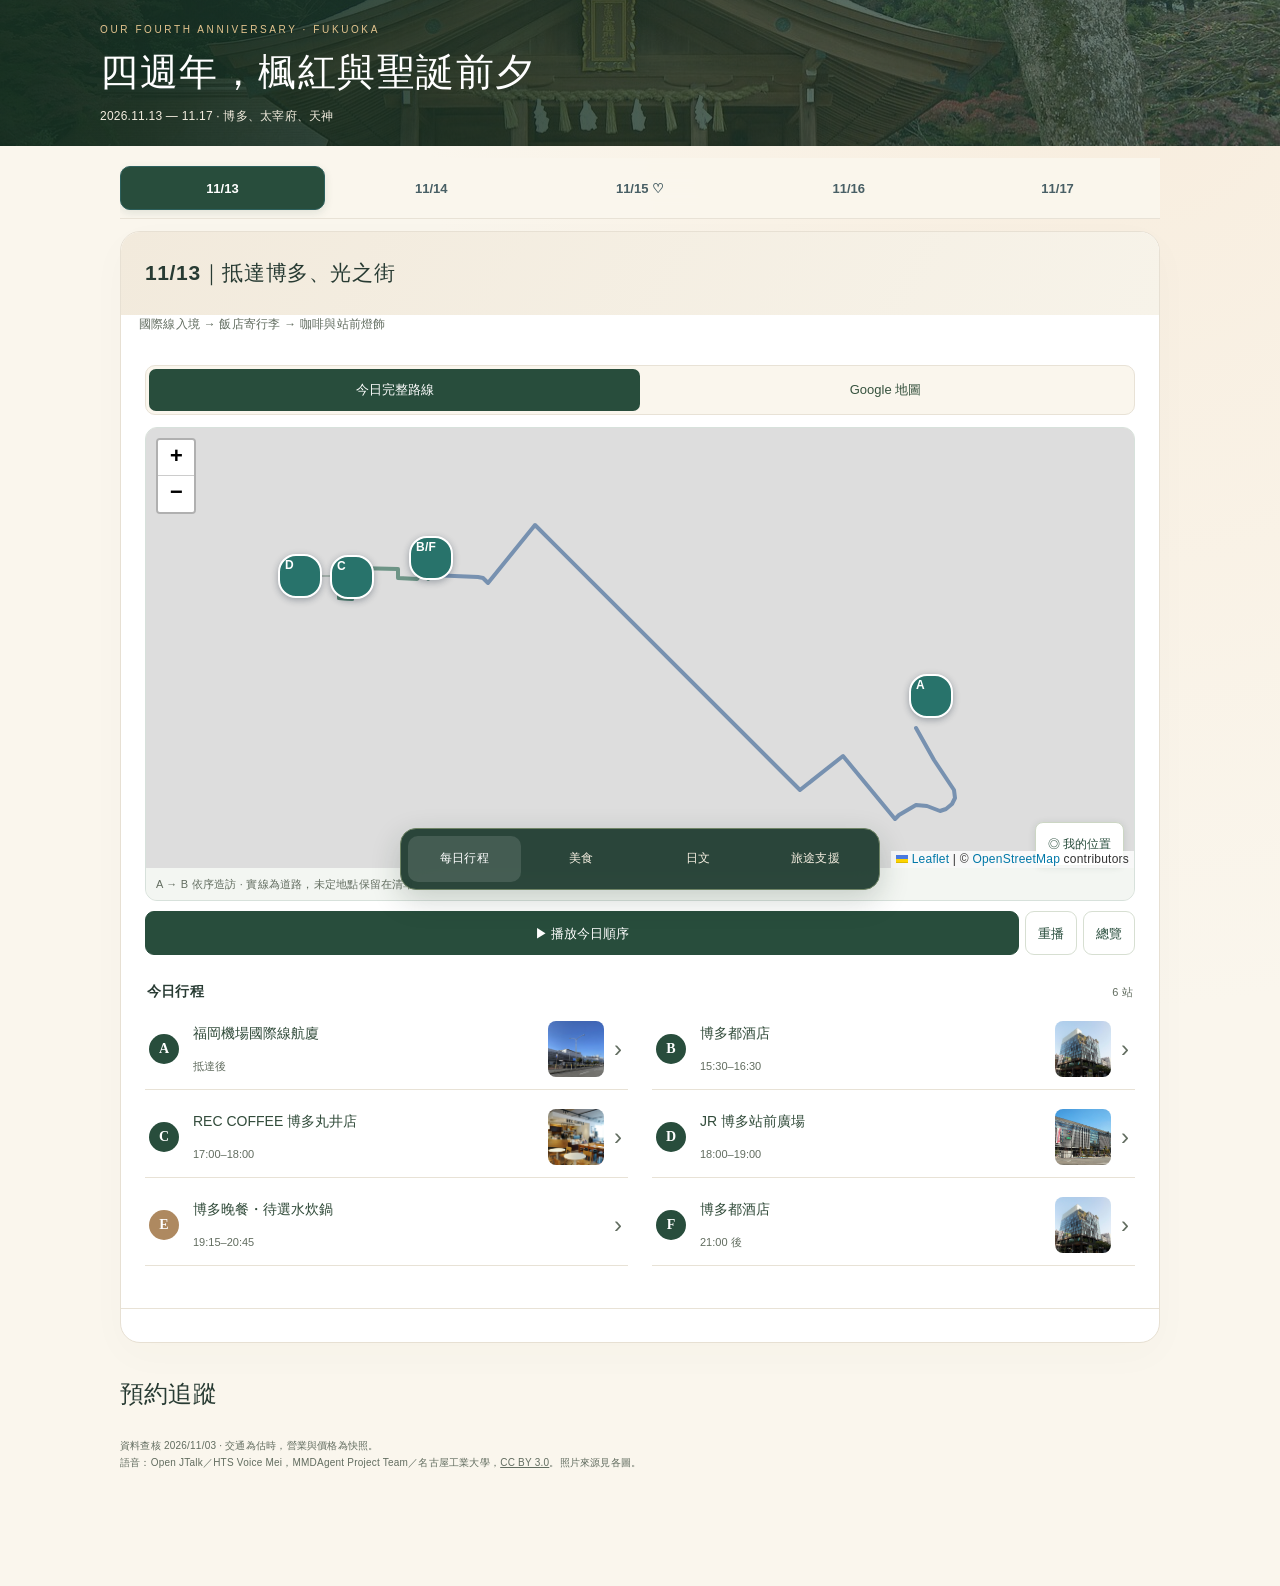
==== commit bfe30475: "Verify complete daily map bounds, embedded Google routes, matching food photos and standalone playba" ====
--- a/index.html
+++ b/index.html
@@ -753,7 +753,7 @@
   L.polyline(coords,{color:'#b35c48',weight:3,dashArray:'7 7'}).addTo(map);
   const fit=()=>map.fitBounds(L.latLngBounds(coords).pad(.18),{maxZoom:15});fit();planner.querySelector('.fit').onclick=fit;
  }catch(e){mapel.style.display='none';fallback.style.display='block';}
- showPlace(day,known[0][1]);
+ // Start with the full day rather than selecting its first place.
 });
 document.querySelectorAll('#filters button[data-day]').forEach(b=>b.addEventListener('click',()=>setTimeout(()=>maps.forEach(m=>m&&m.invalidateSize()),0)));
 // Real audio files are embedded below; Web Speech is only a fallback.
@@ -945,7 +945,7 @@
 }));
 document.addEventListener('visibilitychange',()=>{if(document.hidden)stopPlayback();});
 </script><style>.map-mode-switch{display:flex;gap:7px;margin:10px 0}.map-mode-switch button{flex:1;min-height:44px;border:1px solid #d6dfcf;border-radius:9px;background:#fff;color:#36523e;font:inherit;font-size:12px;padding:9px}.map-mode-switch button.active{background:#284d3c;color:#fff}.google-day-map{border:0;width:100%;height:430px;display:block}.google-day-map[hidden]{display:none!important}.hero{background-size:cover;background-position:50% 45%}.photo-mini{display:block;width:100%;height:62px;object-fit:cover;border-radius:6px;margin-bottom:7px}.trip-point{min-width:124px}.real-photo{margin:10px 0}.real-photo img{width:100%;max-height:210px;object-fit:cover;border-radius:10px;cursor:zoom-in}.real-photo figcaption{font-size:10px;color:#7b7d70;line-height:1.6}.photo-credit{font-size:10px;color:#76806f;overflow-wrap:anywhere}.photo-credit summary{min-height:30px;cursor:pointer}.verified-rating{display:flex;gap:6px;align-items:center;flex-wrap:wrap;background:#f5eedf;color:#79572c;font-size:12px;padding:8px 10px;border-radius:8px;margin:8px 0}.verified-rating strong{font-size:17px;color:#a0612c}.verified-rating small{font-size:10px}.dish{margin:10px 0;border-left:3px solid #bc914d;padding:5px 12px;background:#fffdf7}.dish h4{font-size:16px;margin:3px 0 7px}.dish h4 span{display:block;font-size:12px;color:#847962;font-weight:400}.dish p{font-size:13px;line-height:1.9}.dish .basis{font-size:11px;color:#8d7042}.dish-price{font-size:12px;color:#a15636}.menu-photos{display:flex;gap:9px;overflow:auto;margin:12px 0}.menu-photos figure{min-width:200px;max-width:260px;flex:1;margin:0}.menu-photos img{height:150px;width:100%;object-fit:cover;border-radius:9px;cursor:zoom-in}.menu-photos figcaption{font-size:10px;line-height:1.6;color:#727568}.menu-source{font-size:11px;color:#78826d;overflow-wrap:anywhere}.menu-source summary{cursor:pointer;min-height:40px}.road-summary{background:#ecf1e5;border:1px solid #d6e2cb;border-radius:10px;padding:11px;margin:10px 0;font-size:12px}.road-summary b{display:block}.road-summary small{display:block;color:#7b826d;font-size:10px;margin-top:5px}.road-leg-steps{font-size:12px;line-height:1.8;padding-left:20px}.road-leg-steps li{padding:4px 0}.photo-dialog{width:min(94vw,1000px);max-height:92svh;border:0;border-radius:15px;padding:15px;background:#faf6ed;color:#284d3c}.photo-dialog::backdrop{background:#13251cbb}.photo-dialog img{max-width:100%;max-height:70svh;display:block;margin:auto;object-fit:contain}.photo-dialog button{min-height:44px;padding:9px 15px;border:0;border-radius:8px;background:#284d3c;color:#fff;float:right}.photo-dialog p{clear:both;font-size:12px}.photo-dialog .photo-close-line{overflow:auto;margin-bottom:10px}.coordinate-note{font-size:10px;color:#7c826d}.gallery-section{background:#fff;border:1px solid #e8e2d6;border-radius:16px;padding:17px;margin:18px 0}.gallery-section h2{font-size:21px;font-weight:500}.gallery-grid{display:grid;grid-template-columns:repeat(3,minmax(0,1fr));gap:12px}.gallery-card{margin:0}.gallery-card img{width:100%;height:170px;object-fit:cover;border-radius:10px;cursor:zoom-in}.gallery-card figcaption{font-size:12px;margin-top:6px}.gallery-card small{display:block;font-size:10px;color:#7f826f}.bottomnav a:nth-child(4){display:grid}.source-status{font-size:11px;color:#77806e;line-height:1.7}.map-network-error{background:#fff0da;padding:9px;font-size:12px;line-height:1.7}.detail-mini-menu{font-size:12px;margin:10px 0;border-left:3px solid #bc914d;padding:8px;background:#fffaf0}.detail-mini-menu b{display:block}@media(max-width:660px){.google-day-map{height:clamp(265px,43svh,390px)}.real-photo img{max-height:150px}.gallery-grid{grid-template-columns:1fr 1fr;gap:9px}.gallery-card img{height:125px}.menu-photos figure{min-width:180px}.menu-photos img{height:125px}.trip-detail:not([hidden]){max-height:53svh}.trip-point{min-width:116px}.verified-rating{font-size:11px}.bottomnav a{font-size:11px;padding:9px}.photo-dialog{padding:12px}.hero{padding-top:25px;padding-bottom:25px}}@media print{.map-mode-switch,.google-day-map,.gallery-section{display:none}.real-photo img{max-height:160px}}
-</style><script>const LIVE = {"photos": {"airport": {"file": "assets/photos/airport.jpg", "title": "福岡空港", "author": "Nkmr844", "license": "CC BY-SA 4.0", "licenseUrl": "https://creativecommons.org/licenses/by-sa/4.0", "source": "https://commons.wikimedia.org/wiki/File:Fukuoka_Airport_Domestic_Terminal.jpg", "pageSource": "https://ja.wikipedia.org/wiki/%E7%A6%8F%E5%B2%A1%E7%A9%BA%E6%B8%AF", "caption": "福岡機場歷史實景；不作為國際線入口指示。"}, "miyako": {"file": "assets/photos/miyako.jpg", "title": "都ホテル 博多", "author": "STA3816", "license": "CC BY-SA 4.0", "licenseUrl": "https://creativecommons.org/licenses/by-sa/4.0", "source": "https://commons.wikimedia.org/wiki/File:Miyako_Hotel_Hakata_20190914_02.jpg", "pageSource": "https://ja.wikipedia.org/wiki/%E9%83%BD%E3%83%9B%E3%83%86%E3%83%AB_%E5%8D%9A%E5%A4%9A", "caption": "都ホテル 博多實景；拍攝季節與現況可能不同。"}, "station": {"file": "assets/photos/station.jpg", "title": "博多駅", "author": "ぱちょぴ", "license": "CC BY-SA 3.0", "licenseUrl": "https://creativecommons.org/licenses/by-sa/3.0", "source": "https://commons.wikimedia.org/wiki/File:JR_Hakata_City_2011_Jan.jpg", "pageSource": "https://ja.wikipedia.org/wiki/%E5%8D%9A%E5%A4%9A%E9%A7%85", "caption": "博多駅實景；拍攝季節與現況可能不同。"}, "kamado": {"file": "assets/photos/kamado.jpg", "title": "竈門神社", "author": "Miya.m", "license": "CC BY-SA 3.0", "licenseUrl": "https://creativecommons.org/licenses/by-sa/3.0", "source": "https://commons.wikimedia.org/wiki/File:Kamado_shrine_01.JPG", "pageSource": "https://ja.wikipedia.org/wiki/%E7%AB%88%E9%96%80%E7%A5%9E%E7%A4%BE", "caption": "竈門神社實景；拍攝季節與現況可能不同。"}, "tenmangu": {"file": "assets/photos/tenmangu.jpg", "title": "太宰府天満宮", "author": "Jakub Hałun", "license": "CC BY-SA 4.0", "licenseUrl": "https://creativecommons.org/licenses/by-sa/4.0", "source": "https://commons.wikimedia.org/wiki/File:20100719_Dazaifu_Tenmangu_Shrine_3328.jpg", "pageSource": "https://ja.wikipedia.org/wiki/%E5%A4%AA%E5%AE%B0%E5%BA%9C%E5%A4%A9%E6%BA%80%E5%AE%AE", "caption": "太宰府天満宮實景；拍攝季節與現況可能不同。"}, "sando": {"file": "assets/photos/sando.jpg", "title": "太宰府天満宮", "author": "Jakub Hałun", "license": "CC BY-SA 4.0", "licenseUrl": "https://creativecommons.org/licenses/by-sa/4.0", "source": "https://commons.wikimedia.org/wiki/File:20100719_Dazaifu_Tenmangu_Shrine_3328.jpg", "pageSource": "https://ja.wikipedia.org/wiki/%E5%A4%AA%E5%AE%B0%E5%BA%9C%E5%A4%A9%E6%BA%80%E5%AE%AE", "caption": "太宰府天滿宮實景，非特定茶屋照片。"}, "river": {"file": "assets/photos/river.jpg", "title": "中洲", "author": "STA3816", "license": "CC BY-SA 3.0", "licenseUrl": "https://creativecommons.org/licenses/by-sa/3.0", "source": "https://commons.wikimedia.org/wiki/File:Nakasu02.jpg", "pageSource": "https://ja.wikipedia.org/wiki/%E4%B8%AD%E6%B4%B2", "caption": "中洲區域實景，非指定當晚散步點。"}, "ohori": {"file": "assets/photos/ohori.jpg", "title": "大濠公園", "author": "Tzuhsun Hsu from Taipei, Taiwan", "license": "CC BY-SA 2.0", "licenseUrl": "https://creativecommons.org/licenses/by-sa/2.0", "source": "https://commons.wikimedia.org/wiki/File:%E5%A4%A7%E6%BF%A0%E5%85%AC%E5%9C%92_(3359545709).jpg", "pageSource": "https://ja.wikipedia.org/wiki/%E5%A4%A7%E6%BF%A0%E5%85%AC%E5%9C%92", "caption": "大濠公園實景；拍攝季節與現況可能不同。"}, "garden": {"file": "assets/photos/garden.jpg", "title": "福岡大名ガーデンシティ", "author": "SuFlyer", "license": "CC0", "licenseUrl": "http://creativecommons.org/publicdomain/zero/1.0/deed.en", "source": "https://commons.wikimedia.org/wiki/File:Fukuoka_Daimyo_Garden_City_(January_2023).jpg", "pageSource": "https://ja.wikipedia.org/wiki/%E7%A6%8F%E5%B2%A1%E5%A4%A7%E5%90%8D%E3%82%AC%E3%83%BC%E3%83%87%E3%83%B3%E3%82%B7%E3%83%86%E3%82%A3", "caption": "福岡大名ガーデンシティ實景；拍攝季節與現況可能不同。"}, "cityhall": {"file": "assets/photos/cityhall.jpg", "title": "福岡市役所", "author": "そらみみ", "license": "CC BY-SA 4.0", "licenseUrl": "https://creativecommons.org/licenses/by-sa/4.0", "source": "https://commons.wikimedia.org/wiki/File:Fukuoka_City_Office_20180511.jpg", "pageSource": "https://ja.wikipedia.org/wiki/%E7%A6%8F%E5%B2%A1%E5%B8%82%E5%BD%B9%E6%89%80", "caption": "福岡市役所外觀，非 2026 聖誕活動實拍。"}, "central": {"file": "assets/photos/central.jpg", "title": "天神中央公園", "author": "User:Oarih", "license": "CC BY-SA 3.0", "licenseUrl": "http://creativecommons.org/licenses/by-sa/3.0/", "source": "https://commons.wikimedia.org/wiki/File:Fukuoka_Acros.JPG", "pageSource": "https://ja.wikipedia.org/wiki/%E5%A4%A9%E7%A5%9E%E4%B8%AD%E5%A4%AE%E5%85%AC%E5%9C%92", "caption": "天神中央公園實景；拍攝季節與現況可能不同。"}, "rec": {"file": "assets/photos/rec.jpg", "title": "REC COFFEE 博多丸井店實景", "caption": "REC COFFEE 博多丸井店實景", "author": "REC COFFEE", "license": "店家官網照片・著作權歸原作者（非自由授權）", "licenseUrl": "https://rec-coffee.com/pages/coffee-shop-hakata", "source": "https://rec-coffee.com/pages/coffee-shop-hakata", "originalImage": "https://rec-coffee.com/cdn/shop/files/DSC00552_9692d566-547f-4b26-be12-6c7255e886cd.jpg?v=1614290783&width=1500", "pageSource": "https://rec-coffee.com/pages/coffee-shop-hakata"}, "rec-food": {"file": "assets/photos/rec-food.jpg", "title": "2023 官方介紹的厚切蜂蜜吐司；現行菜單已改名蜂蜜奶油吐司，照片非現行品項保證。", "caption": "2023 官方介紹的厚切蜂蜜吐司；現行菜單已改名蜂蜜奶油吐司，照片非現行品項保證。", "author": "REC COFFEE", "license": "店家官網照片・著作權歸原作者（非自由授權）", "licenseUrl": "https://rec-coffee.com/blogs/yomimono/marui", "source": "https://rec-coffee.com/blogs/yomimono/marui", "originalImage": "https://cdn.shopify.com/s/files/1/0297/5193/5024/files/DSC02633_e80d9f8d-bc72-4199-be2f-263782583965_1024x1024.jpg?v=1692269343", "pageSource": "https://rec-coffee.com/blogs/yomimono/marui"}, "amam": {"file": "assets/photos/amam.jpg", "title": "六本松店官方鹹麵包系列實拍", "caption": "六本松店官方鹹麵包系列實拍", "author": "AMAM DACOTAN", "license": "店家官網照片・著作權歸原作者（非自由授權）", "licenseUrl": "https://amamdacotan.com/", "source": "https://amamdacotan.com/", "originalImage": "https://amamdacotan.com/cdn/shop/collections/1_collection_savoury_bread_large.png?v=1638152866", "pageSource": "https://amamdacotan.com/"}, "fish": {"file": "assets/photos/fish.jpg", "title": "博多炉端魚男官網實景", "caption": "博多炉端魚男官網實景", "author": "博多炉端 魚男", "license": "店家官網照片・著作權歸原作者（非自由授權）", "licenseUrl": "https://sakanaotoko.com/", "source": "https://sakanaotoko.com/", "originalImage": "https://sakanaotoko.com/wp-content/uploads/2020/08/DSC06991_1500.jpg", "pageSource": "https://sakanaotoko.com/"}, "shin": {"file": "assets/photos/shin.jpg", "title": "ShinShin 福岡 PARCO 店內實景", "caption": "ShinShin 福岡 PARCO 店內實景", "author": "博多らーめん ShinShin", "license": "店家官網照片・著作權歸原作者（非自由授權）", "licenseUrl": "https://www.hakata-shinshin.com/tenpo_parco", "source": "https://www.hakata-shinshin.com/tenpo_parco", "originalImage": "https://www.hakata-shinshin.com/wordpress/wp-content/uploads/2021/03/tenpo06_photo.jpg", "pageSource": "https://www.hakata-shinshin.com/tenpo_parco"}, "shin-menu": {"file": "assets/photos/shin-menu.jpg", "title": "福岡 PARCO 店官方現行菜單圖片（2026/06 版）", "caption": "福岡 PARCO 店官方現行菜單圖片（2026/06 版）", "author": "博多らーめん ShinShin", "license": "店家官網照片・著作權歸原作者（非自由授權）", "licenseUrl": "https://www.hakata-shinshin.com/menu_parco01", "source": "https://www.hakata-shinshin.com/menu_parco01", "originalImage": "https://www.hakata-shinshin.com/wordpress/wp-content/uploads/2026/06/1-1.jpg", "pageSource": "https://www.hakata-shinshin.com/menu_parco01"}, "yamanaka": {"file": "assets/photos/yamanaka.jpg", "title": "山中赤坂店官方實景", "caption": "山中赤坂店官方實景", "author": "博多もつ鍋 やま中", "license": "店家官網照片・著作權歸原作者（非自由授權）", "licenseUrl": "https://motsunabe-yamanaka.com/akasaka_/", "source": "https://motsunabe-yamanaka.com/akasaka_/", "originalImage": "https://motsunabe-yamanaka.com/wp/wp-content/uploads/2024/02/mainimage-1.jpg", "pageSource": "https://motsunabe-yamanaka.com/akasaka_/"}, "seimon": {"file": "assets/photos/seimon.jpg", "title": "せいもん払い官方照片", "caption": "せいもん払い官方照片；實際供應依當日漁獲。", "author": "漁師料理の店 せいもん払い／ぐるなび", "license": "店家官方照片・著作權歸原作者（非自由授權）", "licenseUrl": "https://fazg900.gorp.jp/", "source": "https://fazg900.gorp.jp/", "originalImage": "https://rimage.gnst.jp/rest/img/4cdk8d030000/s_0004.jpg?t=1412788855", "pageSource": "https://fazg900.gorp.jp/"}, "amam-baguette": {"file": "assets/photos/amam-baguette.jpg", "title": "明太ペペロンチーノ バゲット 【六本松店】", "caption": "明太ペペロンチーノ バゲット 【六本松店】", "author": "AMAM DACOTAN", "license": "店家官網照片・著作權歸原作者（非自由授權）", "licenseUrl": "https://amamdacotan.com/products/明太ペペロンチーノ-バゲット-コピー", "source": "https://amamdacotan.com/products/明太ペペロンチーノ-バゲット-コピー", "originalImage": "https://cdn.shopify.com/s/files/1/0526/0148/7529/files/DSC02522.jpg?v=1791208689", "pageSource": "https://amamdacotan.com/products/明太ペペロンチーノ-バゲット-コピー"}, "amam-food": {"file": "assets/photos/amam-food.jpg", "title": "ダコタン バーガー 【六本松店】", "caption": "ダコタン バーガー 【六本松店】", "author": "AMAM DACOTAN", "license": "店家官網照片・著作權歸原作者（非自由授權）", "licenseUrl": "https://amamdacotan.com/products/ダコタン-バーガー-六本松店", "source": "https://amamdacotan.com/products/ダコタン-バーガー-六本松店", "originalImage": "https://cdn.shopify.com/s/files/1/0526/0148/7529/files/DSC02288.jpg?v=1790424512", "pageSource": "https://amamdacotan.com/products/ダコタン-バーガー-六本松店"}, "one": {"file": "assets/photos/one.jpg", "title": "ONE FUKUOKA HOTEL 官網實景", "caption": "ONE FUKUOKA HOTEL 官網實景", "author": "ONE FUKUOKA HOTEL", "license": "店家官網照片・著作權歸原作者（非自由授權）", "licenseUrl": "https://onefukuokahotel.jp/", "source": "https://onefukuokahotel.jp/", "originalImage": "https://onefukuokahotel.jp/assets/img/_K7A4365_sp.webp", "pageSource": "https://onefukuokahotel.jp/"}, "yamanaka-food": {"file": "assets/photos/yamanaka-food.jpg", "title": "山中官方牛腸鍋", "caption": "山中赤坂店官方牛腸鍋照片；份量依實際點餐。", "author": "博多もつ鍋 やま中", "license": "店家官網照片・著作權歸原作者（非自由授權）", "licenseUrl": "https://motsunabe-yamanaka.com/akasaka_/", "source": "https://motsunabe-yamanaka.com/akasaka_/", "originalImage": "https://motsunabe-yamanaka.com/wp/wp-content/uploads/2024/02/slide_02_12@2x.jpg", "pageSource": "https://motsunabe-yamanaka.com/akasaka_/"}}, "ratings": {"airport": {"name": "〒812-0851 福岡県福岡市博多区下臼井７７８−１ 国際線ターミナル", "score": null, "reviewCount": null, "source": "https://www.google.com/maps/place/%E6%97%A5%E6%9C%AC%E3%80%81%E3%80%92812-0851+%E7%A6%8F%E5%B2%A1%E7%9C%8C%E7%A6%8F%E5%B2%A1%E5%B8%82%E5%8D%9A%E5%A4%9A%E5%8C%BA%E4%B8%8B%E8%87%BC%E4%BA%95%EF%BC%97%EF%BC%97%EF%BC%98%E2%88%92%EF%BC%91+%E5%9B%BD%E9%9A%9B%E7%B7%9A%E3%82%BF%E3%83%BC%E3%83%9F%E3%83%8A%E3%83%AB/@33.5848249,130.4417368,17z/data=!3m1!4b1!4m6!3m5!1s0x3541903bd146a00b:0xac216feb2215ce7a!8m2!3d33.5848249!4d130.4443117!16s%2Fg%2F1jkz4zw51?hl=ja&entry=ttu&g_ep=EgoyMDI2MTAyOC4wIKXMDSoASAFQAw%3D%3D", "checked": "2026-11-03", "aria": [" つ星"], "coordinates": [33.5848249, 130.4443117]}, "miyako": {"name": "都ホテル博多", "score": 4.4, "reviewCount": null, "source": "https://www.google.com/maps/place/%E9%83%BD%E3%83%9B%E3%83%86%E3%83%AB%E5%8D%9A%E5%A4%9A/@33.5897507,130.420268,17z/data=!4m9!3m8!1s0x354191c84f27c995:0x707a13c544a1c4c9!5m2!4m1!1i2!8m2!3d33.5897507!4d130.4228429!16s%2Fg%2F11h7cl_nbg?hl=ja&entry=ttu&g_ep=EgoyMDI2MTAyOC4wIKXMDSoASAFQAw%3D%3D", "checked": "2026-11-03", "aria": [" つ星", "4.4 つ星 ", "4.6 つ星 クチコミ 1,415 件", "4.2 つ星 クチコミ 774 件", "3.7 つ星 クチコミ 394 件", "4.0 つ星 クチコミ 272 件", "オリエンタルホテル 福岡博多ステーション·$157·3.9 つ星·クチコミ 3,582 件·4 つ星ホテル、$100 低料金·0.1 マイル圏内", "3.9 つ星 クチコミ 3,582 件", "西鉄ホテル クルーム博多 天然温泉博多駅前の湯·$122·4.2 つ星·クチコミ 2,856 件·4 つ星ホテル、$134 低料金·0.3 マイル圏内", "4.2 つ星 クチコミ 2,856 件", "クチコミを書く"], "coordinates": [33.5897507, 130.4228429]}, "rec": {"name": "Rec Coffee博多マルイ店", "score": 4.2, "reviewCount": null, "source": "https://www.google.com/maps/place/Rec+Coffee%E5%8D%9A%E5%A4%9A%E3%83%9E%E3%83%AB%E3%82%A4%E5%BA%97/@33.5890644,130.4168858,17z/data=!3m1!4b1!4m6!3m5!1s0x354191b86e4a9979:0x898f5f5450d80501!8m2!3d33.5890644!4d130.4194607!16s%2Fg%2F11csbv8fgz?hl=ja&entry=ttu&g_ep=EgoyMDI2MTAyOC4wIKXMDSoASAFQAw%3D%3D", "checked": "2026-11-03", "aria": ["4.2 つ星 ", "クチコミを書く"], "coordinates": [33.5890644, 130.4194607]}, "station": {"name": "JR博多駅前広場", "score": 4.3, "reviewCount": null, "source": "https://www.google.com/maps/place/JR%E5%8D%9A%E5%A4%9A%E9%A7%85%E5%89%8D%E5%BA%83%E5%A0%B4/@33.5899592,130.4167439,17z/data=!3m1!4b1!4m6!3m5!1s0x354191c791384245:0xb180f30077bd989f!8m2!3d33.5899592!4d130.4193188!16s%2Fg%2F11c71b0k72?hl=ja&entry=ttu&g_ep=EgoyMDI2MTAyOC4wIKXMDSoASAFQAw%3D%3D", "checked": "2026-11-03", "aria": ["4.3 つ星 ", "クチコミを書く"], "coordinates": [33.5899592, 130.4193188]}, "kamado": {"name": "宝満宮 竈門神社", "score": 4.4, "reviewCount": 6310, "source": "https://www.google.com/maps/place/%E5%AE%9D%E6%BA%80%E5%AE%AE+%E7%AB%88%E9%96%80%E7%A5%9E%E7%A4%BE/@33.5288381,130.5499564,17z/data=!3m1!4b1!4m6!3m5!1s0x35419b62bebd8eff:0x1680bb62fa4ab75b!8m2!3d33.5288381!4d130.5525313!16s%2Fm%2F010xdvyv?hl=ja&entry=ttu&g_ep=EgoyMDI2MTAyOC4wIKXMDSoASAFQAw%3D%3D", "checked": "2026-11-03", "aria": [" つ星", "4.4 つ星 ", "6,310 件のクチコミ", "宝満宮 竈門神社 のクチコミ", "4.4 つ星 クチコミ 11 件", "4.5 つ星 クチコミ 6 件", "4.5 つ星 クチコミ 2 件", "3.8 つ星 クチコミ 211 件", "4.2 つ星 クチコミ 33 件", "3.8 つ星 クチコミ 29 件", "4.4 つ星 クチコミ 27 件", "クチコミの概要に関する詳細情報", "5 つ星、クチコミ 3,532 件", "4 つ星、クチコミ 2,049 件", "3 つ星、クチコミ 625 件", "2 つ星、クチコミ 47 件", "1 つ星、クチコミ 57 件", "4.4 つ星", "次のクチコミ投稿者の写真: \"蕎麦、ラーメン、小洒落たレストラン、おすすめの海鮮丼ランチもありますよ。\"", "次のクチコミ投稿者の写真: \"バスが３０分に１本しかなく、山の上で、本殿まで、階段の道が続きます。\"", "次のクチコミ投稿者の写真: \"春は桜参道 夏セミ時雨 秋は紅葉 冬の雪衣いつ訪ねても心にしみる癒の空間。\"", "クチコミを書く", "クチコミを検索", "クチコミの並べ替え", "クチコミを絞り込む", "すべてのクチコミ", "鬼滅の刃: 608 件のクチコミで言及。", "太宰府天満宮: 354 件のクチコミで言及。", "カエデの葉: 92 件のクチコミで言及。", "コミュニティバス: 84 件のクチコミで言及。", "鬼門: 77 件のクチコミで言及。", "恋愛: 64 件のクチコミで言及。", "鹿: 64 件のクチコミで言及。", "タマヨリビメ: 54 件のクチコミで言及。", "主人公: 47 件のクチコミで言及。", "公共バス: 31 件のクチコミで言及。", "みけねこ情報局 さんのクチコミへのアクション", "5 つ星", "みけねこ情報局 さんのクチコミの写真 1", "みけねこ情報局 さんのクチコミの写真 2", "みけねこ情報局 さんのクチコミの写真 3", "その他 4 枚の みけねこ情報局 さんのクチコミの写真", "みけねこ情報局 さんのクチコミを共有", "ayumi さんのクチコミへのアクション", "5 つ星", "ayumi さんのクチコミの写真 1", "ayumi さんのクチコミの写真 2", "ayumi さんのクチコミの写真 3", "その他 8 枚の ayumi さんのクチコミの写真", "ayumi さんのクチコミを共有", "ひろ さんのクチコミへのアクション", "4 つ星", "ひろ さんのクチコミの写真 2", "ひろ さんのクチコミの写真 3", "その他 10 枚の ひろ さんのクチコミの写真", "ひろ さんのクチコミを共有", "その他のクチコミ (6,307)", "太宰府天満宮·4.5 つ星·クチコミ 44,861 件·神社", "4.5 つ星 クチコミ 44,861 件", "宝満宮竈門神社 もみじ祭り·0.0 つ星·祭典", "竈門神社 中宮跡·4.0 つ星·クチコミ 164 件·史跡", "4.0 つ星 クチコミ 164 件", "竈門社·5.0 つ星·クチコミ 4 件·神社", "5.0 つ星 クチコミ 4 件", "石穴稲荷神社·4.4 つ星·クチコミ 205 件·神社", "4.4 つ星 クチコミ 205 件"], "coordinates": [33.5288381, 130.5525313]}, "tenmangu": {"name": "太宰府天満宮", "score": 4.5, "reviewCount": 44878, "source": "https://www.google.com/maps/place/%E5%A4%AA%E5%AE%B0%E5%BA%9C%E5%A4%A9%E6%BA%80%E5%AE%AE/@33.5213697,130.532249,17z/data=!3m1!4b1!4m6!3m5!1s0x35419b9f2aebfbcd:0xb824d1aba75fae97!8m2!3d33.5213697!4d130.5348239!16zL20vMDd2XzAz?hl=ja&entry=ttu&g_ep=EgoyMDI2MTAyOC4wIKXMDSoASAFQAw%3D%3D", "checked": "2026-11-03", "aria": ["4.5 つ星 ", "44,878 件のクチコミ", "太宰府天満宮 のクチコミ", "4.8 つ星 クチコミ 47 件", "4.8 つ星 クチコミ 112 件", "4.9 つ星 クチコミ 155 件", "4.5 つ星 クチコミ 965 件", "4.4 つ星 クチコミ 424 件", "4.4 つ星 クチコミ 333 件", "4.0 つ星 クチコミ 313 件", "クチコミの概要に関する詳細情報", "5 つ星、クチコミ 26,310 件", "4 つ星、クチコミ 13,830 件", "3 つ星、クチコミ 3,987 件", "2 つ星、クチコミ 411 件", "1 つ星、クチコミ 340 件", "4.5 つ星", "次のクチコミ投稿者の写真: \"海外から訪れる方も多く、境内の案内は英語、中国語、韓国語などに対応しております。\"", "次のクチコミ投稿者の写真: \"参道では焼きたての梅ヶ枝餅をいただき、その素朴な甘さに旅の疲れが癒されました。\"", "次のクチコミ投稿者の写真: \"平日なのに、中国、韓国、タイ、台湾あたりの観光ツアーがすごい！\"", "クチコミを書く", "クチコミを検索", "クチコミの並べ替え", "クチコミを絞り込む", "すべてのクチコミ", "梅ヶ枝餅: 1,173 件のクチコミで言及。", "学問: 954 件のクチコミで言及。", "博多駅: 210 件のクチコミで言及。", "修学旅行: 175 件のクチコミで言及。", "九州国立博物館: 155 件のクチコミで言及。", "心字池: 70 件のクチコミで言及。", "雄牛: 63 件のクチコミで言及。", "凍傷: 56 件のクチコミで言及。", "商業地区: 53 件のクチコミで言及。", "隈研吾: 47 件のクチコミで言及。", "KWho Jeffy88 さんのクチコミへのアクション", "5 つ星", "KWho Jeffy88 さんのクチコミの写真 1", "KWho Jeffy88 さんのクチコミの写真 3", "その他 9 枚の KWho Jeffy88 さんのクチコミの写真", "KWho Jeffy88 さんのクチコミを共有", "ちゃんねるノスケ358 さんのクチコミへのアクション", "5 つ星", "ちゃんねるノスケ358 さんのクチコミの写真 1", "ちゃんねるノスケ358 さんのクチコミの写真 2", "ちゃんねるノスケ358 さんのクチコミの写真 3", "その他 2 枚の ちゃんねるノスケ358 さんのクチコミの写真", "ちゃんねるノスケ358 さんのクチコミを共有", "もなむる さんのクチコミへのアクション", "4 つ星", "もなむる さんのクチコミの写真 1", "もなむる さんのクチコミの写真 2", "もなむる さんのクチコミの写真 3", "その他 7 枚の もなむる さんのクチコミの写真", "もなむる さんのクチコミを共有", "その他のクチコミ (44,875)", "宝満宮 竈門神社·4.4 つ星·クチコミ 6,309 件·神社", "4.4 つ星 クチコミ 6,309 件", "金掛天満宮（水神・大黒天・天満宮）·4.4 つ星·クチコミ 9 件·神社", "4.4 つ星 クチコミ 9 件", "一の鳥居·4.4 つ星·クチコミ 14 件·神社", "4.4 つ星 クチコミ 14 件", "浮殿·4.2 つ星·クチコミ 25 件·神社", "4.2 つ星 クチコミ 25 件", "三の鳥居·4.3 つ星·クチコミ 84 件·神社", "4.3 つ星 クチコミ 84 件"], "coordinates": [33.5213697, 130.5348239]}, "seimon": {"name": "博多せいもん払い", "score": 4.3, "reviewCount": null, "source": "https://www.google.com/maps/place/%E5%8D%9A%E5%A4%9A%E3%81%9B%E3%81%84%E3%82%82%E3%82%93%E6%89%95%E3%81%84/@33.5927466,130.4074936,17z/data=!3m1!4b1!4m6!3m5!1s0x354191954f0d5d79:0x2d825044fac019e2!8m2!3d33.5927466!4d130.4100685!16s%2Fg%2F1v298t2d?hl=ja&entry=ttu&g_ep=EgoyMDI2MTAyOC4wIKXMDSoASAFQAw%3D%3D", "checked": "2026-11-03", "aria": ["4.3 つ星 ", "クチコミを書く"], "coordinates": [33.5927466, 130.4100685]}, "one": {"name": "ONE FUKUOKA HOTEL", "score": 4.5, "reviewCount": null, "source": "https://www.google.com/maps/place/ONE+FUKUOKA+HOTEL/@33.5908005,130.3975229,17z/data=!4m9!3m8!1s0x3541910015df176b:0x365438237fd12a0e!5m2!4m1!1i2!8m2!3d33.5908005!4d130.4000978!16s%2Fg%2F11y8jclhcy?hl=ja&entry=ttu&g_ep=EgoyMDI2MTAyOC4wIKXMDSoASAFQAw%3D%3D", "checked": "2026-11-03", "aria": [" つ星", "4.5 つ星 ", "4.0 つ星 クチコミ 101 件", "4.1 つ星 クチコミ 46 件", "4.4 つ星 クチコミ 44 件", "4.7 つ星 クチコミ 33 件", "クチコミを書く"], "coordinates": [33.5908005, 130.4000978]}, "amam": {"name": "アマム ダコタン", "score": 4.0, "reviewCount": null, "source": "https://www.google.com/maps/place/%E3%82%A2%E3%83%9E%E3%83%A0+%E3%83%80%E3%82%B3%E3%82%BF%E3%83%B3/@33.5780845,130.3788632,17z/data=!3m1!4b1!4m6!3m5!1s0x3541934b41f180c3:0x1333ebceaa3e8f72!8m2!3d33.5780845!4d130.3814381!16s%2Fg%2F11fgjm25qw?hl=ja&entry=ttu&g_ep=EgoyMDI2MTAyOC4wIKXMDSoASAFQAw%3D%3D", "checked": "2026-11-03", "aria": ["4.0 つ星 ", "クチコミを書く"], "coordinates": [33.5780845, 130.3814381]}, "ohori": {"name": "大濠公園", "score": 4.5, "reviewCount": null, "source": "https://www.google.com/maps/place/%E5%A4%A7%E6%BF%A0%E5%85%AC%E5%9C%92/@33.5862065,130.3738897,17z/data=!3m1!4b1!4m6!3m5!1s0x354193cc8cdba4c7:0xcdef79ddef4df798!8m2!3d33.5862065!4d130.3764646!16s%2Fm%2F0h7p53f?hl=ja&entry=ttu&g_ep=EgoyMDI2MTAyOC4wIKXMDSoASAFQAw%3D%3D", "checked": "2026-11-03", "aria": ["4.5 つ星 ", "クチコミを書く"], "coordinates": [33.5862065, 130.3764646]}, "fish": {"name": "博多炉端 魚男 （フィッシュマン）", "score": 4.9, "reviewCount": null, "source": "https://www.google.com/maps/place/%E5%8D%9A%E5%A4%9A%E7%82%89%E7%AB%AF+%E9%AD%9A%E7%94%B7+%EF%BC%88%E3%83%95%E3%82%A3%E3%83%83%E3%82%B7%E3%83%A5%E3%83%9E%E3%83%B3%EF%BC%89/@33.5843858,130.3970102,17z/data=!3m1!4b1!4m6!3m5!1s0x35419184bfae8e31:0x9880f28c4c804413!8m2!3d33.5843858!4d130.3995851!16s%2Fg%2F1tp0bfzg?hl=ja&entry=ttu&g_ep=EgoyMDI2MTAyOC4wIKXMDSoASAFQAw%3D%3D", "checked": "2026-11-03", "aria": ["4.9 つ星 ", "クチコミを書く"], "coordinates": [33.5843858, 130.3995851]}, "yamanaka": {"name": "博多もつ鍋 やま中 赤坂店 福岡", "score": 4.3, "reviewCount": null, "source": "https://www.google.com/maps/place/%E5%8D%9A%E5%A4%9A%E3%82%82%E3%81%A4%E9%8D%8B+%E3%82%84%E3%81%BE%E4%B8%AD+%E8%B5%A4%E5%9D%82%E5%BA%97+%E7%A6%8F%E5%B2%A1/@33.5875425,130.3882716,17z/data=!3m1!4b1!4m6!3m5!1s0x35419187582ebcdf:0xa01b7f01658ba8a1!8m2!3d33.5875425!4d130.3908465!16s%2Fg%2F1tjl3p45?hl=ja&entry=ttu&g_ep=EgoyMDI2MTAyOC4wIKXMDSoASAFQAw%3D%3D", "checked": "2026-11-03", "aria": ["4.3 つ星 ", "クチコミを書く"], "coordinates": [33.5875425, 130.3908465]}, "garden": {"name": "福岡大名ガーデンシティ", "score": 4.2, "reviewCount": null, "source": "https://www.google.com/maps/place/%E7%A6%8F%E5%B2%A1%E5%A4%A7%E5%90%8D%E3%82%AC%E3%83%BC%E3%83%87%E3%83%B3%E3%82%B7%E3%83%86%E3%82%A3/@33.5897519,130.3902198,17z/data=!4m10!1m2!2m1!1z56aP5bKh5aSn5ZCN44Ks44O844OH44Oz44K344OG44Kj!3m6!1s0x3541917cbfa2f883:0xc9ce0f12e1d2842f!8m2!3d33.5897519!4d130.3947259![base64]!16s%2Fg%2F11y5p4r5wy?hl=ja&entry=ttu&g_ep=EgoyMDI2MTAyOC4wIKXMDSoASAFQAw%3D%3D", "checked": "2026-11-03", "aria": [" つ星", "Google マップの公開のクチコミに関する法的開示の詳細", "4.2 つ星", "4.4 つ星", "4.2 つ星 ", "4.5 つ星 クチコミ 1,211 件", "4.8 つ星 クチコミ 737 件", "4.5 つ星 クチコミ 500 件", "4.6 つ星 クチコミ 408 件", "クチコミを書く"], "coordinates": [33.5897519, 130.3947259], "listingSource": true}, "cityhall": {"name": "福岡市役所西側ふれあい広場", "score": 4.0, "reviewCount": null, "source": "https://www.google.com/maps/place/%E7%A6%8F%E5%B2%A1%E5%B8%82%E5%BD%B9%E6%89%80%E8%A5%BF%E5%81%B4%E3%81%B5%E3%82%8C%E3%81%82%E3%81%84%E5%BA%83%E5%A0%B4/@33.5900083,130.3985742,17z/data=!3m1!4b1!4m6!3m5!1s0x35419191d3db05ff:0x4ed5886779f9a255!8m2!3d33.5900083!4d130.4011491!16s%2Fg%2F11bw1zj996?hl=ja&entry=ttu&g_ep=EgoyMDI2MTAyOC4wIKXMDSoASAFQAw%3D%3D", "checked": "2026-11-03", "aria": ["4.0 つ星 ", "4.0 つ星 クチコミ 2 件", "クチコミを書く"], "coordinates": [33.5900083, 130.4011491]}, "central": {"name": "天神中央公園", "score": 4.1, "reviewCount": null, "source": "https://www.google.com/maps/place/%E5%A4%A9%E7%A5%9E%E4%B8%AD%E5%A4%AE%E5%85%AC%E5%9C%92/@33.5905546,130.3984998,17z/data=!4m10!1m2!2m1!1z5aSp56We5Lit5aSu5YWs5ZyS!3m6!1s0x354191919bab4501:0x91fca866425ff488!8m2!3d33.5905546!4d130.4030059!15sChLlpKnnpZ7kuK3lpK7lhazlnJJaFiIU5aSp56WeIOS4reWkriDlhazlnJKSAQRwYXJrmgEjQ2haRFNVaE5NRzluUzBWSlEwRm5TVVJRTm1aWGJWRm5FQUXgAQD6AQQIABAm!16s%2Fg%2F122c19_3?hl=ja&entry=ttu&g_ep=EgoyMDI2MTAyOC4wIKXMDSoASAFQAw%3D%3D", "checked": "2026-11-03", "aria": [" つ星", "Google マップの公開のクチコミに関する法的開示の詳細", "4.1 つ星", "4.2 つ星", "4.1 つ星 ", "3.8 つ星 クチコミ 194 件", "4.6 つ星 クチコミ 33 件", "4.3 つ星 クチコミ 32 件", "4.4 つ星 クチコミ 16 件", "クチコミを書く"], "coordinates": [33.5905546, 130.4030059], "listingSource": true}, "shin": {"name": "博多らーめんShinShin 福岡PARCO店", "score": 4.3, "reviewCount": null, "source": "https://www.google.com/maps/place/%E5%8D%9A%E5%A4%9A%E3%82%89%E3%83%BC%E3%82%81%E3%82%93ShinShin+%E7%A6%8F%E5%B2%A1PARCO%E5%BA%97/@33.590874,130.3959751,17z/data=!3m1!4b1!4m6!3m5!1s0x35419121947f1c8b:0xef0010f2aa747f31!8m2!3d33.590874!4d130.39855!16s%2Fg%2F11r2gvy7dw?hl=ja&entry=ttu&g_ep=EgoyMDI2MTAyOC4wIKXMDSoASAFQAw%3D%3D", "checked": "2026-11-03", "aria": [" つ星", "4.3 つ星 ", "クチコミを書く"], "coordinates": [33.590874, 130.39855]}}, "coords": {"airport": {"lat": 33.5848249, "lng": 130.4443117, "source": "https://www.google.com/maps/place/%E6%97%A5%E6%9C%AC%E3%80%81%E3%80%92812-0851+%E7%A6%8F%E5%B2%A1%E7%9C%8C%E7%A6%8F%E5%B2%A1%E5%B8%82%E5%8D%9A%E5%A4%9A%E5%8C%BA%E4%B8%8B%E8%87%BC%E4%BA%95%EF%BC%97%EF%BC%97%EF%BC%98%E2%88%92%EF%BC%91+%E5%9B%BD%E9%9A%9B%E7%B7%9A%E3%82%BF%E3%83%BC%E3%83%9F%E3%83%8A%E3%83%AB/@33.5848249,130.4417368,17z/data=!3m1!4b1!4m6!3m5!1s0x3541903bd146a00b:0xac216feb2215ce7a!8m2!3d33.5848249!4d130.4443117!16s%2Fg%2F1jkz4zw51?hl=ja&entry=ttu&g_ep=EgoyMDI2MTAyOC4wIKXMDSoASAFQAw%3D%3D", "checked": "2026-11-03", "type": "Google Maps 地點座標"}, "miyako": {"lat": 33.5897507, "lng": 130.4228429, "source": "https://www.google.com/maps/place/%E9%83%BD%E3%83%9B%E3%83%86%E3%83%AB%E5%8D%9A%E5%A4%9A/@33.5897507,130.420268,17z/data=!4m9!3m8!1s0x354191c84f27c995:0x707a13c544a1c4c9!5m2!4m1!1i2!8m2!3d33.5897507!4d130.4228429!16s%2Fg%2F11h7cl_nbg?hl=ja&entry=ttu&g_ep=EgoyMDI2MTAyOC4wIKXMDSoASAFQAw%3D%3D", "checked": "2026-11-03", "type": "Google Maps 地點座標"}, "rec": {"lat": 33.5890644, "lng": 130.4194607, "source": "https://www.google.com/maps/place/Rec+Coffee%E5%8D%9A%E5%A4%9A%E3%83%9E%E3%83%AB%E3%82%A4%E5%BA%97/@33.5890644,130.4168858,17z/data=!3m1!4b1!4m6!3m5!1s0x354191b86e4a9979:0x898f5f5450d80501!8m2!3d33.5890644!4d130.4194607!16s%2Fg%2F11csbv8fgz?hl=ja&entry=ttu&g_ep=EgoyMDI2MTAyOC4wIKXMDSoASAFQAw%3D%3D", "checked": "2026-11-03", "type": "Google Maps 地點座標"}, "station": {"lat": 33.5899592, "lng": 130.4193188, "source": "https://www.google.com/maps/place/JR%E5%8D%9A%E5%A4%9A%E9%A7%85%E5%89%8D%E5%BA%83%E5%A0%B4/@33.5899592,130.4167439,17z/data=!3m1!4b1!4m6!3m5!1s0x354191c791384245:0xb180f30077bd989f!8m2!3d33.5899592!4d130.4193188!16s%2Fg%2F11c71b0k72?hl=ja&entry=ttu&g_ep=EgoyMDI2MTAyOC4wIKXMDSoASAFQAw%3D%3D", "checked": "2026-11-03", "type": "Google Maps 地點座標"}, "kamado": {"lat": 33.5288381, "lng": 130.5525313, "source": "https://www.google.com/maps/place/%E5%AE%9D%E6%BA%80%E5%AE%AE+%E7%AB%88%E9%96%80%E7%A5%9E%E7%A4%BE/@33.5288381,130.5499564,17z/data=!3m1!4b1!4m6!3m5!1s0x35419b62bebd8eff:0x1680bb62fa4ab75b!8m2!3d33.5288381!4d130.5525313!16s%2Fm%2F010xdvyv?hl=ja&entry=ttu&g_ep=EgoyMDI2MTAyOC4wIKXMDSoASAFQAw%3D%3D", "checked": "2026-11-03", "type": "Google Maps 地點座標"}, "tenmangu": {"lat": 33.5213697, "lng": 130.5348239, "source": "https://www.google.com/maps/place/%E5%A4%AA%E5%AE%B0%E5%BA%9C%E5%A4%A9%E6%BA%80%E5%AE%AE/@33.5213697,130.532249,17z/data=!3m1!4b1!4m6!3m5!1s0x35419b9f2aebfbcd:0xb824d1aba75fae97!8m2!3d33.5213697!4d130.5348239!16zL20vMDd2XzAz?hl=ja&entry=ttu&g_ep=EgoyMDI2MTAyOC4wIKXMDSoASAFQAw%3D%3D", "checked": "2026-11-03", "type": "Google Maps 地點座標"}, "seimon": {"lat": 33.5927466, "lng": 130.4100685, "source": "https://www.google.com/maps/place/%E5%8D%9A%E5%A4%9A%E3%81%9B%E3%81%84%E3%82%82%E3%82%93%E6%89%95%E3%81%84/@33.5927466,130.4074936,17z/data=!3m1!4b1!4m6!3m5!1s0x354191954f0d5d79:0x2d825044fac019e2!8m2!3d33.5927466!4d130.4100685!16s%2Fg%2F1v298t2d?hl=ja&entry=ttu&g_ep=EgoyMDI2MTAyOC4wIKXMDSoASAFQAw%3D%3D", "checked": "2026-11-03", "type": "Google Maps 地點座標"}, "one": {"lat": 33.5908005, "lng": 130.4000978, "source": "https://www.google.com/maps/place/ONE+FUKUOKA+HOTEL/@33.5908005,130.3975229,17z/data=!4m9!3m8!1s0x3541910015df176b:0x365438237fd12a0e!5m2!4m1!1i2!8m2!3d33.5908005!4d130.4000978!16s%2Fg%2F11y8jclhcy?hl=ja&entry=ttu&g_ep=EgoyMDI2MTAyOC4wIKXMDSoASAFQAw%3D%3D", "checked": "2026-11-03", "type": "Google Maps 地點座標"}, "amam": {"lat": 33.5780845, "lng": 130.3814381, "source": "https://www.google.com/maps/place/%E3%82%A2%E3%83%9E%E3%83%A0+%E3%83%80%E3%82%B3%E3%82%BF%E3%83%B3/@33.5780845,130.3788632,17z/data=!3m1!4b1!4m6!3m5!1s0x3541934b41f180c3:0x1333ebceaa3e8f72!8m2!3d33.5780845!4d130.3814381!16s%2Fg%2F11fgjm25qw?hl=ja&entry=ttu&g_ep=EgoyMDI2MTAyOC4wIKXMDSoASAFQAw%3D%3D", "checked": "2026-11-03", "type": "Google Maps 地點座標"}, "ohori": {"lat": 33.5862065, "lng": 130.3764646, "source": "https://www.google.com/maps/place/%E5%A4%A7%E6%BF%A0%E5%85%AC%E5%9C%92/@33.5862065,130.3738897,17z/data=!3m1!4b1!4m6!3m5!1s0x354193cc8cdba4c7:0xcdef79ddef4df798!8m2!3d33.5862065!4d130.3764646!16s%2Fm%2F0h7p53f?hl=ja&entry=ttu&g_ep=EgoyMDI2MTAyOC4wIKXMDSoASAFQAw%3D%3D", "checked": "2026-11-03", "type": "Google Maps 地點座標"}, "fish": {"lat": 33.5843858, "lng": 130.3995851, "source": "https://www.google.com/maps/place/%E5%8D%9A%E5%A4%9A%E7%82%89%E7%AB%AF+%E9%AD%9A%E7%94%B7+%EF%BC%88%E3%83%95%E3%82%A3%E3%83%83%E3%82%B7%E3%83%A5%E3%83%9E%E3%83%B3%EF%BC%89/@33.5843858,130.3970102,17z/data=!3m1!4b1!4m6!3m5!1s0x35419184bfae8e31:0x9880f28c4c804413!8m2!3d33.5843858!4d130.3995851!16s%2Fg%2F1tp0bfzg?hl=ja&entry=ttu&g_ep=EgoyMDI2MTAyOC4wIKXMDSoASAFQAw%3D%3D", "checked": "2026-11-03", "type": "Google Maps 地點座標"}, "yamanaka": {"lat": 33.5875425, "lng": 130.3908465, "source": "https://www.google.com/maps/place/%E5%8D%9A%E5%A4%9A%E3%82%82%E3%81%A4%E9%8D%8B+%E3%82%84%E3%81%BE%E4%B8%AD+%E8%B5%A4%E5%9D%82%E5%BA%97+%E7%A6%8F%E5%B2%A1/@33.5875425,130.3882716,17z/data=!3m1!4b1!4m6!3m5!1s0x35419187582ebcdf:0xa01b7f01658ba8a1!8m2!3d33.5875425!4d130.3908465!16s%2Fg%2F1tjl3p45?hl=ja&entry=ttu&g_ep=EgoyMDI2MTAyOC4wIKXMDSoASAFQAw%3D%3D", "checked": "2026-11-03", "type": "Google Maps 地點座標"}, "garden": {"lat": 33.5895371, "lng": 130.3950768, "source": "https://www.openstreetmap.org/node/13003765105", "checked": "2026-11-03", "type": "OSM 大名花園城市街區參考位置（非指定入口）"}, "cityhall": {"lat": 33.5900083, "lng": 130.4011491, "source": "https://www.google.com/maps/place/%E7%A6%8F%E5%B2%A1%E5%B8%82%E5%BD%B9%E6%89%80%E8%A5%BF%E5%81%B4%E3%81%B5%E3%82%8C%E3%81%82%E3%81%84%E5%BA%83%E5%A0%B4/@33.5900083,130.3985742,17z/data=!3m1!4b1!4m6!3m5!1s0x35419191d3db05ff:0x4ed5886779f9a255!8m2!3d33.5900083!4d130.4011491!16s%2Fg%2F11bw1zj996?hl=ja&entry=ttu&g_ep=EgoyMDI2MTAyOC4wIKXMDSoASAFQAw%3D%3D", "checked": "2026-11-03", "type": "Google Maps 地點座標"}, "central": {"lat": 33.5904126, "lng": 130.4029541, "source": "https://www.openstreetmap.org/way/33111543", "checked": "2026-11-03", "type": "OSM 公園座標"}, "shin": {"lat": 33.590874, "lng": 130.39855, "source": "https://www.google.com/maps/place/%E5%8D%9A%E5%A4%9A%E3%82%89%E3%83%BC%E3%82%81%E3%82%93ShinShin+%E7%A6%8F%E5%B2%A1PARCO%E5%BA%97/@33.590874,130.3959751,17z/data=!3m1!4b1!4m6!3m5!1s0x35419121947f1c8b:0xef0010f2aa747f31!8m2!3d33.590874!4d130.39855!16s%2Fg%2F11r2gvy7dw?hl=ja&entry=ttu&g_ep=EgoyMDI2MTAyOC4wIKXMDSoASAFQAw%3D%3D", "checked": "2026-11-03", "type": "Google Maps 地點座標"}, "river": {"lat": 33.593647, "lng": 130.405295, "source": "https://ja.wikipedia.org/wiki/%E4%B8%AD%E6%B4%B2", "checked": "2026-11-03", "type": "Wikipedia 地點／區域座標"}, "sando": {"lat": 33.52025, "lng": 130.5323, "type": "太宰府參道區域示意位置", "source": "https://www.dazaifutenmangu.or.jp/", "checked": "2026-11-03"}}, "routes": {"airport>miyako:driving": {"from": "airport", "to": "miyako", "mode": "driving", "input": [[130.4443117, 33.5848249], [130.4228429, 33.5897507]], "geometry": [[130.443677, 33.584524], [130.444074, 33.583943], [130.444458, 33.583384], [130.444519, 33.5833], [130.444745, 33.582969], [130.444795, 33.582913], [130.445013, 33.582651], [130.445213, 33.582425], [130.445303, 33.582303], [130.445344, 33.582175], [130.445342, 33.582032], [130.445309, 33.581934], [130.445241, 33.581816], [130.445112, 33.581685], [130.444984, 33.581623], [130.444813, 33.581568], [130.444692, 33.58156], [130.444568, 33.581581], [130.444483, 33.581592], [130.444338, 33.581649], [130.444253, 33.581701], [130.444142, 33.581733], [130.443953, 33.581776], [130.443832, 33.581786], [130.443698, 33.581771], [130.443621, 33.581737], [130.443183, 33.581471], [130.44295, 33.581394], [130.442789, 33.581266], [130.442662, 33.58138], [130.441873, 33.582189], [130.441292, 33.582734], [130.440754, 33.583295], [130.440541, 33.583517], [130.440003, 33.58317], [130.43922, 33.582645], [130.438753, 33.582325], [130.438716, 33.582299], [130.437358, 33.583426], [130.437248, 33.583517], [130.437105, 33.583636], [130.436803, 33.583884], [130.436401, 33.584233], [130.43599, 33.584587], [130.435545, 33.584934], [130.435124, 33.585279], [130.435112, 33.58529], [130.435015, 33.585373], [130.43498, 33.585398], [130.434691, 33.585643], [130.434308, 33.585962], [130.434241, 33.586018], [130.434193, 33.586058], [130.433359, 33.586757], [130.432514, 33.587462], [130.431901, 33.58799], [130.431592, 33.588241], [130.430901, 33.588808], [130.430849, 33.58885], [130.430789, 33.588921], [130.430742, 33.588959], [130.430634, 33.589048], [130.430038, 33.589539], [130.429332, 33.590124], [130.428521, 33.590802], [130.428452, 33.59086], [130.428119, 33.591138], [130.427757, 33.591446], [130.427438, 33.591705], [130.427338, 33.591786], [130.427239, 33.59169], [130.426831, 33.591293], [130.426322, 33.590725], [130.425928, 33.590338], [130.425405, 33.589779], [130.42533, 33.589698], [130.425249, 33.589769], [130.425075, 33.589901], [130.424871, 33.58991], [130.423729, 33.589957], [130.423158, 33.589984], [130.422855, 33.589994]], "distance": 3175.9, "duration": 277.3, "source": "FOSSGIS routing / OSRM / OpenStreetMap", "checked": "2026-11-03", "steps": [{"name": "", "distance": 450.8, "type": "depart", "modifier": "left"}, {"name": "", "distance": 134.5, "type": "turn", "modifier": "slight left"}, {"name": "国道3号", "distance": 346.1, "type": "turn", "modifier": "right"}, {"name": "", "distance": 216.7, "type": "turn", "modifier": "left"}, {"name": "福岡日田線", "distance": 1040, "type": "turn", "modifier": "right"}, {"name": "国道3号", "distance": 451.3, "type": "new name", "modifier": "straight"}, {"name": "", "distance": 297.4, "type": "turn", "modifier": "left"}, {"name": "中比恵公園通り", "distance": 32.7, "type": "turn", "modifier": "right"}, {"name": "", "distance": 206.4, "type": "turn", "modifier": "slight left"}, {"name": "", "distance": 0, "type": "arrive", "modifier": "left"}]}, "miyako>rec:walking": {"from": "miyako", "to": "rec", "mode": "walking", "input": [[130.4228429, 33.5897507], [130.4194607, 33.5890644]], "geometry": [[130.422756, 33.589866], [130.422758, 33.589922], [130.422613, 33.589928], [130.422593, 33.589922], [130.422568, 33.589942], [130.422482, 33.590006], [130.422437, 33.590007], [130.422408, 33.58998], [130.42234, 33.589917], [130.422291, 33.58987], [130.422267, 33.589848], [130.422248, 33.589856], [130.421985, 33.589868], [130.42163, 33.589885], [130.42159, 33.589887], [130.421546, 33.589889], [130.421492, 33.589891], [130.421438, 33.589894], [130.421439, 33.589911], [130.421456, 33.590196], [130.421402, 33.590196], [130.420729, 33.590219], [130.420407, 33.59023], [130.419642, 33.590256], [130.419584, 33.590259], [130.419543, 33.589877], [130.419533, 33.589738], [130.419291, 33.589745], [130.419295, 33.589647], [130.418986, 33.589663], [130.419005, 33.589824], [130.418903, 33.589827], [130.418842, 33.589828], [130.418837, 33.589716], [130.41883, 33.589613], [130.418815, 33.589458], [130.418883, 33.589455], [130.418911, 33.589454], [130.418907, 33.589382], [130.418906, 33.589377], [130.418925, 33.589234], [130.418921, 33.589153], [130.41893, 33.589153], [130.419465, 33.589133]], "distance": 635.5, "duration": 512.4, "source": "FOSSGIS routing / OSRM / OpenStreetMap", "checked": "2026-11-03", "steps": [{"name": "", "distance": 6.2, "type": "depart", "modifier": "straight"}, {"name": "", "distance": 15.5, "type": "turn", "modifier": "left"}, {"name": "", "distance": 13.9, "type": "turn", "modifier": "slight right"}, {"name": "", "distance": 4.2, "type": "turn", "modifier": "left"}, {"name": "", "distance": 23.7, "type": "turn", "modifier": "left"}, {"name": "", "distance": 79.2, "type": "turn", "modifier": "right"}, {"name": "", "distance": 31.7, "type": "turn", "modifier": "right"}, {"name": "", "distance": 173.9, "type": "turn", "modifier": "left"}, {"name": "", "distance": 80.5, "type": "turn", "modifier": "left"}, {"name": "", "distance": 57.6, "type": "turn", "modifier": "left"}, {"name": "", "distance": 15.1, "type": "turn", "modifier": "left"}, {"name": "住吉通り", "distance": 41.1, "type": "turn", "modifier": "left"}, {"name": "", "distance": 8.9, "type": "turn", "modifier": "left"}, {"name": "", "distance": 33.5, "type": "turn", "modifier": "right"}, {"name": "", "distance": 50.6, "type": "turn", "modifier": "left"}, {"name": "", "distance": 0, "type": "arrive", "modifier": "right"}]}, "rec>station:walking": {"from": "rec", "to": "station", "mode": "walking", "input": [[130.4194607, 33.5890644], [130.4193188, 33.5899592]], "geometry": [[130.419465, 33.589133], [130.41893, 33.589153], [130.418921, 33.589153], [130.418925, 33.589234], [130.418906, 33.589377], [130.418907, 33.589382], [130.418911, 33.589454], [130.418883, 33.589455], [130.418815, 33.589458], [130.41883, 33.589613], [130.418837, 33.589716], [130.418842, 33.589828], [130.418903, 33.589827], [130.419005, 33.589824], [130.418986, 33.589663], [130.419295, 33.589647], [130.419291, 33.589745], [130.419294, 33.589847], [130.419331, 33.58985]], "distance": 221.6, "duration": 179.5, "source": "FOSSGIS routing / OSRM / OpenStreetMap", "checked": "2026-11-03", "steps": [{"name": "", "distance": 50.6, "type": "depart", "modifier": "left"}, {"name": "", "distance": 33.5, "type": "turn", "modifier": "right"}, {"name": "", "distance": 8.9, "type": "turn", "modifier": "left"}, {"name": "住吉通り", "distance": 41.1, "type": "turn", "modifier": "right"}, {"name": "", "distance": 15.1, "type": "turn", "modifier": "right"}, {"name": "", "distance": 68.9, "type": "turn", "modifier": "right"}, {"name": "", "distance": 3.5, "type": "turn", "modifier": "right"}, {"name": "", "distance": 0, "type": "arrive", "modifier": "left"}]}, "miyako>kamado:driving": {"from": "miyako", "to": "kamado", "mode": "driving", "input": [[130.4228429, 33.5897507], [130.5525313, 33.5288381]], "geometry": [[130.422855, 33.589994], [130.423158, 33.589984], [130.423729, 33.589957], [130.424871, 33.58991], [130.425075, 33.589901], [130.425249, 33.589769], [130.42533, 33.589698], [130.425405, 33.589779], [130.425928, 33.590338], [130.426322, 33.590725], [130.426831, 33.591293], [130.427239, 33.59169], [130.427338, 33.591786], [130.427438, 33.591705], [130.427757, 33.591446], [130.428119, 33.591138], [130.428452, 33.59086], [130.428521, 33.590802], [130.429332, 33.590124], [130.430038, 33.589539], [130.430634, 33.589048], [130.430742, 33.588959], [130.430789, 33.588921], [130.430849, 33.58885], [130.430901, 33.588808], [130.431592, 33.588241], [130.431901, 33.58799], [130.432514, 33.587462], [130.433359, 33.586757], [130.434193, 33.586058], [130.434241, 33.586018], [130.434308, 33.585962], [130.434691, 33.585643], [130.43498, 33.585398], [130.435015, 33.585373], [130.435112, 33.58529], [130.435124, 33.585279], [130.435545, 33.584934], [130.43599, 33.584587], [130.436401, 33.584233], [130.436803, 33.583884], [130.437105, 33.583636], [130.437248, 33.583517], [130.437358, 33.583426], [130.438716, 33.582299], [130.438753, 33.582325], [130.43922, 33.582645], [130.440003, 33.58317], [130.440541, 33.583517], [130.440885, 33.583739], [130.441506, 33.583065], [130.44204, 33.582487], [130.442491, 33.581916], [130.442699, 33.581681], [130.44295, 33.581394], [130.443672, 33.580652], [130.44426, 33.580021], [130.444481, 33.579788], [130.445224, 33.579003], [130.44601, 33.578183], [130.446156, 33.578053], [130.446325, 33.577902], [130.446946, 33.577431], [130.447361, 33.577216], [130.447729, 33.577036], [130.44789, 33.576963], [130.449178, 33.57652], [130.44974, 33.576327], [130.450305, 33.576091], [130.450974, 33.575747], [130.451369, 33.575494], [130.451608, 33.575326], [130.452016, 33.574988], [130.452536, 33.574489], [130.452599, 33.574432], [130.453144, 33.573903], [130.453486, 33.573602], [130.454545, 33.572668], [130.455052, 33.572218], [130.455335, 33.571969], [130.455424, 33.571823], [130.455608, 33.571664], [130.455972, 33.571264], [130.456009, 33.571214], [130.456079, 33.571118], [130.456152, 33.571041], [130.456765, 33.570389], [130.457582, 33.56959], [130.458407, 33.568828], [130.459257, 33.568047], [130.460314, 33.567073], [130.460989, 33.566525], [130.461368, 33.566249], [130.461696, 33.566034], [130.461951, 33.565886], [130.462397, 33.565672], [130.462851, 33.565469], [130.462974, 33.565423], [130.463931, 33.565052], [130.46422, 33.56494], [130.465272, 33.564523], [130.466395, 33.564009], [130.466605, 33.56389], [130.46731, 33.563342], [130.467593, 33.563051], [130.467773, 33.562818], [130.468065, 33.562389], [130.468473, 33.561978], [130.46901, 33.561304], [130.469313, 33.560938], [130.469793, 33.56036], [130.469923, 33.560207], [130.470604, 33.559407], [130.470955, 33.558956], [130.471259, 33.558546], [130.471386, 33.558375], [130.471996, 33.557558], [130.472191, 33.557347], [130.4725, 33.556974], [130.472772, 33.556659], [130.473006, 33.556384], [130.473374, 33.555957], [130.473912, 33.555353], [130.474168, 33.555114], [130.47438, 33.554916], [130.475251, 33.554313], [130.475871, 33.553881], [130.475915, 33.553852], [130.476762, 33.553234], [130.47738, 33.552741], [130.477734, 33.552413], [130.477949, 33.552217], [130.478702, 33.551485], [130.47903, 33.551106], [130.479271, 33.550809], [130.479867, 33.551193], [130.480463, 33.551576], [130.480692, 33.551702], [130.480898, 33.551796], [130.481251, 33.551958], [130.481453, 33.552033], [130.481557, 33.552072], [130.48209, 33.552249], [130.482459, 33.552354], [130.483027, 33.552482], [130.483457, 33.552554], [130.483916, 33.552611], [130.484304, 33.552643], [130.484724, 33.552658], [130.48543, 33.552664], [130.486474, 33.552653], [130.487173, 33.552664], [130.488077, 33.552709], [130.488543, 33.552744], [130.488707, 33.552757], [130.488822, 33.552765], [130.489273, 33.552806], [130.489695, 33.55287], [130.490107, 33.552956], [130.490827, 33.553178], [130.491117, 33.553306], [130.491287, 33.553381], [130.491468, 33.553461], [130.491974, 33.553747], [130.492496, 33.554092], [130.493304, 33.554631], [130.493534, 33.554802], [130.494441, 33.555404], [130.495332, 33.555965], [130.495448, 33.556024], [130.495922, 33.556267], [130.496117, 33.556386], [130.496907, 33.556703], [130.497191, 33.556746], [130.497284, 33.556765], [130.497602, 33.556821], [130.497889, 33.55687], [130.498309, 33.55694], [130.498451, 33.556959], [130.498655, 33.556987], [130.499015, 33.557025], [130.499329, 33.557045], [130.49967, 33.557055], [130.499817, 33.557054], [130.50087, 33.557025], [130.501142, 33.557021], [130.501387, 33.557033], [130.501705, 33.557084], [130.501896, 33.557122], [130.503178, 33.557482], [130.503965, 33.557771], [130.504074, 33.557806], [130.504258, 33.557862], [130.504455, 33.557907], [130.504661, 33.557944], [130.504984, 33.557936], [130.505228, 33.557932], [130.505519, 33.557933], [130.505954, 33.557946], [130.506329, 33.557946], [130.506686, 33.557943], [130.507245, 33.557946], [130.507461, 33.557947], [130.507796, 33.557942], [130.508036, 33.557939], [130.508265, 33.557908], [130.508579, 33.55789], [130.508893, 33.557862], [130.509138, 33.557846], [130.509475, 33.557815], [130.509989, 33.557764], [130.510252, 33.557736], [130.510484, 33.557708], [130.510871, 33.557664], [130.511324, 33.557628], [130.511365, 33.557628], [130.511611, 33.557632], [130.511879, 33.557649], [130.512073, 33.55768], [130.512416, 33.557753], [130.512821, 33.557885], [130.513004, 33.557938], [130.513277, 33.558028], [130.513681, 33.558159], [130.514036, 33.558275], [130.514311, 33.558358], [130.514641, 33.558444], [130.514757, 33.55847], [130.514832, 33.558487], [130.515043, 33.558532], [130.515265, 33.558599], [130.515514, 33.558717], [130.515816, 33.558631], [130.515953, 33.558592], [130.517298, 33.558275], [130.517941, 33.55812], [130.518344, 33.558024], [130.518585, 33.557967], [130.518756, 33.557926], [130.519091, 33.557847], [130.519334, 33.557789], [130.520736, 33.557455], [130.521922, 33.557177], [130.523234, 33.55686], [130.5239, 33.5567], [130.524097, 33.556629], [130.524376, 33.556512], [130.524837, 33.5563], [130.52556, 33.555896], [130.52606, 33.555617], [130.526445, 33.555426], [130.527149, 33.555125], [130.527363, 33.555078], [130.527583, 33.555049], [130.52825, 33.555084], [130.52873, 33.555096], [130.528788, 33.555095], [130.529136, 33.555089], [130.529424, 33.555039], [130.529646, 33.554979], [130.530119, 33.554815], [130.530647, 33.554655], [130.53134, 33.554539], [130.531591, 33.554459], [130.531741, 33.554397], [130.532463, 33.553979], [130.532614, 33.553854], [130.532743, 33.553651], [130.532873, 33.553334], [130.532967, 33.55285], [130.533066, 33.552707], [130.533196, 33.552564], [130.533506, 33.552259], [130.533611, 33.552178], [130.533743, 33.552121], [130.533915, 33.552086], [130.534676, 33.552029], [130.53487, 33.552012], [130.535211, 33.551906], [130.535358, 33.551834], [130.535962, 33.551466], [130.536129, 33.551405], [130.536282, 33.551408], [130.536644, 33.551442], [130.536819, 33.551416], [130.537082, 33.551316], [130.537525, 33.551079], [130.539372, 33.550138], [130.539554, 33.550019], [130.539703, 33.5499], [130.539856, 33.549715], [130.540449, 33.548902], [130.540637, 33.548687], [130.541002, 33.548293], [130.54115, 33.548098], [130.541225, 33.547967], [130.541265, 33.547852], [130.541292, 33.547431], [130.541359, 33.547351], [130.54143, 33.547278], [130.541335, 33.547084], [130.54118, 33.546691], [130.54082, 33.545833], [130.540692, 33.545664], [130.540431, 33.545464], [130.539689, 33.545017], [130.539404, 33.544826], [130.539273, 33.544676], [130.539166, 33.544478], [130.53912, 33.544325], [130.538925, 33.543394], [130.53894, 33.543181], [130.539023, 33.542974], [130.539606, 33.542048], [130.539668, 33.541897], [130.539685, 33.541775], [130.539657, 33.541621], [130.539373, 33.540936], [130.539309, 33.540644], [130.539322, 33.540398], [130.539386, 33.540151], [130.539493, 33.539863], [130.539664, 33.539354], [130.539859, 33.538813], [130.539941, 33.538594], [130.540168, 33.537983], [130.540201, 33.537839], [130.540231, 33.537526], [130.540201, 33.537216], [130.540074, 33.536938], [130.539987, 33.536773], [130.539839, 33.536481], [130.539687, 33.536144], [130.539644, 33.535921], [130.539646, 33.535515], [130.539796, 33.534788], [130.539822, 33.534495], [130.539779, 33.533978], [130.53968, 33.533421], [130.539547, 33.532841], [130.539245, 33.53184], [130.538537, 33.529138], [130.538463, 33.528703], [130.538495, 33.528339], [130.538542, 33.528055], [130.538675, 33.527719], [130.538863, 33.527392], [130.539174, 33.527021], [130.539426, 33.526807], [130.539811, 33.526569], [130.54011, 33.526434], [130.54051, 33.526301], [130.540873, 33.52624], [130.541132, 33.526223], [130.541407, 33.526214], [130.541927, 33.526258], [130.541937, 33.52618], [130.541956, 33.526126], [130.542016, 33.52606], [130.542088, 33.526043], [130.542184, 33.52605], [130.54227, 33.526092], [130.542368, 33.52612], [130.542479, 33.526145], [130.542608, 33.526172], [130.542731, 33.526181], [130.54286, 33.526167], [130.542983, 33.526154], [130.543168, 33.526123], [130.54319, 33.526206], [130.543227, 33.526353], [130.543254, 33.526458], [130.54332, 33.526702], [130.543338, 33.526766], [130.543458, 33.527188], [130.543566, 33.527334], [130.543704, 33.527447], [130.543985, 33.527592], [130.545258, 33.527786], [130.545452, 33.527818], [130.545913, 33.527933], [130.54626, 33.527968], [130.546577, 33.527935], [130.547076, 33.527822], [130.547367, 33.527769], [130.547649, 33.527784], [130.548818, 33.528134], [130.549097, 33.528185], [130.54935, 33.528218], [130.549741, 33.528264], [130.550194, 33.528376], [130.550276, 33.528403], [130.550263, 33.528523], [130.550321, 33.528651], [130.550434, 33.528777], [130.550499, 33.528864], [130.550562, 33.528934], [130.550603, 33.528996], [130.550762, 33.529034], [130.550906, 33.529034], [130.551078, 33.529025], [130.551244, 33.529029], [130.551389, 33.529034], [130.551507, 33.529043], [130.551609, 33.529075], [130.551861, 33.529182], [130.552117, 33.529311], [130.552152, 33.52933]], "distance": 17782.8, "duration": 1367.9, "source": "FOSSGIS routing / OSRM / OpenStreetMap", "checked": "2026-11-03", "steps": [{"name": "", "distance": 206.4, "type": "depart", "modifier": "right"}, {"name": "中比恵公園通り", "distance": 32.7, "type": "turn", "modifier": "slight right"}, {"name": "", "distance": 297.4, "type": "turn", "modifier": "left"}, {"name": "国道3号", "distance": 451.3, "type": "turn", "modifier": "right"}, {"name": "福岡日田線", "distance": 1040, "type": "new name", "modifier": "straight"}, {"name": "", "distance": 257, "type": "turn", "modifier": "left"}, {"name": "国道3号", "distance": 5182.6, "type": "turn", "modifier": "right"}, {"name": "飯塚大野城線", "distance": 3592.6, "type": "turn", "modifier": "left"}, {"name": "福岡太宰府線", "distance": 2889, "type": "turn", "modifier": "right"}, {"name": "筑紫野古賀線", "distance": 2681.3, "type": "end of road", "modifier": "right"}, {"name": "", "distance": 134.5, "type": "turn", "modifier": "right"}, {"name": "内山三条線", "distance": 790.5, "type": "turn", "modifier": "left"}, {"name": "", "distance": 75, "type": "turn", "modifier": "left"}, {"name": "", "distance": 152.7, "type": "turn", "modifier": "right"}, {"name": "", "distance": 0, "type": "arrive", "modifier": "right"}]}, "kamado>tenmangu:driving": {"from": "kamado", "to": "tenmangu", "mode": "driving", "input": [[130.5525313, 33.5288381], [130.5348239, 33.5213697]], "geometry": [[130.552152, 33.52933], [130.552117, 33.529311], [130.551861, 33.529182], [130.551609, 33.529075], [130.551507, 33.529043], [130.551389, 33.529034], [130.551244, 33.529029], [130.551078, 33.529025], [130.550906, 33.529034], [130.550762, 33.529034], [130.550603, 33.528996], [130.550562, 33.528934], [130.550499, 33.528864], [130.550434, 33.528777], [130.550321, 33.528651], [130.550263, 33.528523], [130.550276, 33.528403], [130.550194, 33.528376], [130.549741, 33.528264], [130.54935, 33.528218], [130.549097, 33.528185], [130.548818, 33.528134], [130.547649, 33.527784], [130.547367, 33.527769], [130.547076, 33.527822], [130.546577, 33.527935], [130.54626, 33.527968], [130.545913, 33.527933], [130.545452, 33.527818], [130.545258, 33.527786], [130.543985, 33.527592], [130.543704, 33.527447], [130.543566, 33.527334], [130.543458, 33.527188], [130.543338, 33.526766], [130.54332, 33.526702], [130.543254, 33.526458], [130.543227, 33.526353], [130.54319, 33.526206], [130.543168, 33.526123], [130.543047, 33.525745], [130.543053, 33.525528], [130.543268, 33.525041], [130.543284, 33.524951], [130.543277, 33.524839], [130.54318, 33.524757], [130.543092, 33.52471], [130.54278, 33.52463], [130.54242, 33.524543], [130.542238, 33.524467], [130.542035, 33.524371], [130.541322, 33.523868], [130.541126, 33.523785], [130.53994, 33.523472], [130.539717, 33.523457], [130.539415, 33.52348], [130.538923, 33.523534], [130.538734, 33.523575], [130.537599, 33.524061], [130.537394, 33.52413], [130.537177, 33.524167], [130.536891, 33.524168], [130.536683, 33.524139], [130.536432, 33.524074], [130.536087, 33.524017], [130.535553, 33.523993], [130.534588, 33.524063], [130.534211, 33.524067], [130.534201, 33.523865], [130.534192, 33.523625], [130.534186, 33.523502], [130.534143, 33.523021], [130.534106, 33.522545], [130.534603, 33.522497], [130.534571, 33.522304], [130.534493, 33.521906]], "distance": 2349, "duration": 216.6, "source": "FOSSGIS routing / OSRM / OpenStreetMap", "checked": "2026-11-03", "steps": [{"name": "", "distance": 227.6, "type": "depart", "modifier": "left"}, {"name": "内山三条線", "distance": 1839.4, "type": "turn", "modifier": "right"}, {"name": "筑紫野古賀線", "distance": 169.1, "type": "end of road", "modifier": "left"}, {"name": "", "distance": 46.5, "type": "turn", "modifier": "left"}, {"name": "", "distance": 66.3, "type": "turn", "modifier": "right"}, {"name": "", "distance": 0, "type": "arrive", "modifier": "straight"}]}, "tenmangu>sando:walking": {"from": "tenmangu", "to": "sando", "mode": "walking", "input": [[130.5348239, 33.5213697], [130.5323, 33.52025]], "geometry": [[130.534816, 33.52137], [130.534785, 33.521019], [130.534774, 33.520887], [130.534772, 33.520865], [130.534762, 33.52077], [130.534749, 33.520631], [130.534745, 33.52057], [130.534741, 33.520522], [130.534724, 33.520336], [130.534716, 33.520234], [130.534711, 33.520154], [130.534702, 33.520023], [130.534695, 33.519932], [130.534688, 33.519827], [130.534686, 33.519809], [130.53467, 33.519589], [130.534668, 33.519546], [130.534666, 33.519529], [130.534538, 33.519531], [130.534457, 33.519532], [130.53436, 33.519533], [130.534259, 33.519532], [130.533757, 33.519536], [130.532414, 33.519549], [130.532342, 33.51955], [130.532308, 33.519549], [130.532388, 33.520034], [130.532425, 33.520234]], "distance": 500.5, "duration": 400.4, "source": "FOSSGIS routing / OSRM / OpenStreetMap", "checked": "2026-11-03", "steps": [{"name": "", "distance": 202.8, "type": "depart", "modifier": ""}, {"name": "太宰府天満宮参道", "distance": 221, "type": "turn", "modifier": "right"}, {"name": "", "distance": 76.8, "type": "turn", "modifier": "right"}, {"name": "", "distance": 0, "type": "arrive", "modifier": "left"}]}, "sando>miyako:driving": {"from": "sando", "to": "miyako", "mode": "driving", "input": [[130.5323, 33.52025], [130.4228429, 33.5897507]], "geometry": [[130.532425, 33.520234], [130.532388, 33.520034], [130.532308, 33.519549], [130.532227, 33.51926], [130.532144, 33.518974], [130.532073, 33.518718], [130.532073, 33.518638], [130.532057, 33.518479], [130.531957, 33.518074], [130.531942, 33.518003], [130.53192, 33.517726], [130.531859, 33.51654], [130.531344, 33.516554], [130.530681, 33.516563], [130.530467, 33.516564], [130.530161, 33.516557], [130.53009, 33.516556], [130.529584, 33.5157], [130.529056, 33.514809], [130.528936, 33.514614], [130.528842, 33.514477], [130.528619, 33.514226], [130.528296, 33.513975], [130.527958, 33.513805], [130.527703, 33.513717], [130.527649, 33.513702], [130.527464, 33.513657], [130.527295, 33.513633], [130.526665, 33.51363], [130.52539, 33.513635], [130.525154, 33.513632], [130.525138, 33.513633], [130.524714, 33.513632], [130.524286, 33.513622], [130.523512, 33.513565], [130.523317, 33.513553], [130.522803, 33.513519], [130.522086, 33.513489], [130.521609, 33.513484], [130.52156, 33.513483], [130.52081, 33.513474], [130.520045, 33.513457], [130.51988, 33.513454], [130.518612, 33.513447], [130.518143, 33.513448], [130.516991, 33.513464], [130.516408, 33.513478], [130.516224, 33.513478], [130.516121, 33.513473], [130.516014, 33.513458], [130.515925, 33.513439], [130.515841, 33.513415], [130.51535, 33.513251], [130.515123, 33.513196], [130.515137, 33.512218], [130.515133, 33.511577], [130.515133, 33.511564], [130.515134, 33.511322], [130.515139, 33.51122], [130.515145, 33.511088], [130.514385, 33.511035], [130.513779, 33.510998], [130.513306, 33.51099], [130.512915, 33.510978], [130.512451, 33.510961], [130.511998, 33.510968], [130.511359, 33.511002], [130.510995, 33.511041], [130.510711, 33.511081], [130.510422, 33.511127], [130.510141, 33.511184], [130.509842, 33.511261], [130.509512, 33.511342], [130.509101, 33.511474], [130.508681, 33.51163], [130.508155, 33.511859], [130.507664, 33.512106], [130.507039, 33.512481], [130.506713, 33.51267], [130.506211, 33.51297], [130.505655, 33.513305], [130.505405, 33.513465], [130.504737, 33.513861], [130.504379, 33.514078], [130.503964, 33.514346], [130.503156, 33.514874], [130.502437, 33.515347], [130.502194, 33.515514], [130.501694, 33.515843], [130.499963, 33.516975], [130.499776, 33.5171], [130.499114, 33.51752], [130.498705, 33.517792], [130.498021, 33.518241], [130.49747, 33.518562], [130.496483, 33.519119], [130.496182, 33.519328], [130.495952, 33.519494], [130.495747, 33.519663], [130.495482, 33.519938], [130.495268, 33.520265], [130.495142, 33.520509], [130.495058, 33.52078], [130.494989, 33.521107], [130.49498, 33.521323], [130.494981, 33.521734], [130.495035, 33.5223], [130.495074, 33.522691], [130.49518, 33.523773], [130.495267, 33.524552], [130.495334, 33.525193], [130.495358, 33.525683], [130.495354, 33.52599], [130.495295, 33.52636], [130.495217, 33.526643], [130.495132, 33.526907], [130.494982, 33.527207], [130.494698, 33.527655], [130.494591, 33.527785], [130.49433, 33.528112], [130.494028, 33.52844], [130.493823, 33.528671], [130.493107, 33.529458], [130.492439, 33.530148], [130.491631, 33.530969], [130.490635, 33.53198], [130.490114, 33.532522], [130.489835, 33.532805], [130.489631, 33.533011], [130.489376, 33.533264], [130.489079, 33.533569], [130.488823, 33.53386], [130.488598, 33.534113], [130.488403, 33.534366], [130.487969, 33.535035], [130.487648, 33.535399], [130.487237, 33.535862], [130.486917, 33.53623], [130.486444, 33.536859], [130.486244, 33.537214], [130.486049, 33.537624], [130.485848, 33.538093], [130.485614, 33.538675], [130.485488, 33.539123], [130.485203, 33.54042], [130.484833, 33.541996], [130.484687, 33.542689], [130.484522, 33.543287], [130.484327, 33.543758], [130.484113, 33.544291], [130.483861, 33.544747], [130.483728, 33.544973], [130.483514, 33.545319], [130.483259, 33.545672], [130.482916, 33.546085], [130.482209, 33.546972], [130.482116, 33.547088], [130.48099, 33.548433], [130.480092, 33.549507], [130.479143, 33.55061], [130.47908, 33.550684], [130.47877, 33.551026], [130.47833, 33.551499], [130.477898, 33.551899], [130.477628, 33.552123], [130.477475, 33.552245], [130.477127, 33.552539], [130.476527, 33.553002], [130.476107, 33.553337], [130.475684, 33.553708], [130.475206, 33.554115], [130.474894, 33.554339], [130.474315, 33.55475], [130.473751, 33.55514], [130.473501, 33.555381], [130.473268, 33.555628], [130.472986, 33.55594], [130.472726, 33.556232], [130.472415, 33.556645], [130.471342, 33.557993], [130.470965, 33.558445], [130.469934, 33.559631], [130.469022, 33.560775], [130.468303, 33.561696], [130.467906, 33.562179], [130.46767, 33.562429], [130.467349, 33.562753], [130.466951, 33.563117], [130.466775, 33.563283], [130.466341, 33.563558], [130.46568, 33.563907], [130.464961, 33.5642], [130.464473, 33.564403], [130.462748, 33.565095], [130.462636, 33.565147], [130.461981, 33.565473], [130.461512, 33.565738], [130.461084, 33.566017], [130.46033, 33.566601], [130.459759, 33.567139], [130.459471, 33.567429], [130.459003, 33.5679], [130.45854, 33.568373], [130.458178, 33.568757], [130.457415, 33.569518], [130.456996, 33.569902], [130.456751, 33.570139], [130.456554, 33.5703], [130.455997, 33.570811], [130.455839, 33.570956], [130.455719, 33.571075], [130.45565, 33.571141], [130.455542, 33.571239], [130.455381, 33.571411], [130.454618, 33.572125], [130.454398, 33.572316], [130.453832, 33.572872], [130.453578, 33.573135], [130.453213, 33.57349], [130.452725, 33.573901], [130.452423, 33.57422], [130.45182, 33.574857], [130.45134, 33.575255], [130.45073, 33.575641], [130.450316, 33.575871], [130.44954, 33.576199], [130.448869, 33.576422], [130.447898, 33.576757], [130.447581, 33.576882], [130.447141, 33.577097], [130.446723, 33.577354], [130.44648, 33.577501], [130.446148, 33.577771], [130.445975, 33.577938], [130.445818, 33.578088], [130.444835, 33.579133], [130.444212, 33.579782], [130.443596, 33.580452], [130.442954, 33.58111], [130.442789, 33.581266], [130.442662, 33.58138], [130.441873, 33.582189], [130.441292, 33.582734], [130.440754, 33.583295], [130.440541, 33.583517], [130.440003, 33.58317], [130.43922, 33.582645], [130.438753, 33.582325], [130.438716, 33.582299], [130.437358, 33.583426], [130.437248, 33.583517], [130.437105, 33.583636], [130.436803, 33.583884], [130.436401, 33.584233], [130.43599, 33.584587], [130.435545, 33.584934], [130.435124, 33.585279], [130.435112, 33.58529], [130.435015, 33.585373], [130.43498, 33.585398], [130.434691, 33.585643], [130.434308, 33.585962], [130.434241, 33.586018], [130.434193, 33.586058], [130.433359, 33.586757], [130.432514, 33.587462], [130.431901, 33.58799], [130.431592, 33.588241], [130.430901, 33.588808], [130.430849, 33.58885], [130.430789, 33.588921], [130.430742, 33.588959], [130.430634, 33.589048], [130.430038, 33.589539], [130.429332, 33.590124], [130.428521, 33.590802], [130.428452, 33.59086], [130.428119, 33.591138], [130.427757, 33.591446], [130.427438, 33.591705], [130.427338, 33.591786], [130.427239, 33.59169], [130.426831, 33.591293], [130.426322, 33.590725], [130.425928, 33.590338], [130.425405, 33.589779], [130.42533, 33.589698], [130.425249, 33.589769], [130.425075, 33.589901], [130.424871, 33.58991], [130.423729, 33.589957], [130.423158, 33.589984], [130.422855, 33.589994]], "distance": 15817.4, "duration": 1128.3, "source": "FOSSGIS routing / OSRM / OpenStreetMap", "checked": "2026-11-03", "steps": [{"name": "", "distance": 414.4, "type": "depart", "modifier": "right"}, {"name": "筑紫野太宰府線", "distance": 164.4, "type": "turn", "modifier": "right"}, {"name": "筑紫野古賀線", "distance": 493.6, "type": "turn", "modifier": "left"}, {"name": "筑紫野太宰府線", "distance": 1078.1, "type": "new name", "modifier": "straight"}, {"name": "", "distance": 219.2, "type": "turn", "modifier": "left"}, {"name": "国道3号", "distance": 11203.3, "type": "turn", "modifier": "right"}, {"name": "", "distance": 216.7, "type": "turn", "modifier": "left"}, {"name": "福岡日田線", "distance": 1040, "type": "turn", "modifier": "right"}, {"name": "国道3号", "distance": 451.3, "type": "new name", "modifier": "straight"}, {"name": "", "distance": 297.4, "type": "turn", "modifier": "left"}, {"name": "中比恵公園通り", "distance": 32.7, "type": "turn", "modifier": "right"}, {"name": "", "distance": 206.4, "type": "turn", "modifier": "slight left"}, {"name": "", "distance": 0, "type": "arrive", "modifier": "left"}]}, "miyako>seimon:driving": {"from": "miyako", "to": "seimon", "mode": "driving", "input": [[130.4228429, 33.5897507], [130.4100685, 33.5927466]], "geometry": [[130.422855, 33.589994], [130.422597, 33.590003], [130.422482, 33.590006], [130.422437, 33.590007], [130.422409, 33.59001], [130.422413, 33.590061], [130.422425, 33.590188], [130.42245, 33.590593], [130.422475, 33.591082], [130.422499, 33.591476], [130.42251, 33.591669], [130.422527, 33.591971], [130.422379, 33.591999], [130.422298, 33.592001], [130.421877, 33.592015], [130.421502, 33.59203], [130.421391, 33.592035], [130.420381, 33.592077], [130.420335, 33.592079], [130.419912, 33.59209], [130.419551, 33.591782], [130.419212, 33.591493], [130.418942, 33.591263], [130.418807, 33.591145], [130.418802, 33.590897], [130.418703, 33.590786], [130.418549, 33.59091], [130.418048, 33.591296], [130.417153, 33.591959], [130.416463, 33.592473], [130.416246, 33.592634], [130.41616, 33.592704], [130.416146, 33.592715], [130.415743, 33.593019], [130.415527, 33.593177], [130.415472, 33.593217], [130.415324, 33.59333], [130.415084, 33.593514], [130.415076, 33.59352], [130.414689, 33.593798], [130.414381, 33.594029], [130.414245, 33.59413], [130.413045, 33.593402], [130.411803, 33.592685], [130.411727, 33.592641], [130.411588, 33.59257], [130.411492, 33.592522], [130.411154, 33.592342], [130.410852, 33.592205], [130.41075, 33.592262], [130.410377, 33.592478], [130.410255, 33.592539]], "distance": 1695.5, "duration": 176.2, "source": "FOSSGIS routing / OSRM / OpenStreetMap", "checked": "2026-11-03", "steps": [{"name": "", "distance": 41.5, "type": "depart", "modifier": "left"}, {"name": "竹下通り", "distance": 217.8, "type": "turn", "modifier": "right"}, {"name": "空港通り", "distance": 243.4, "type": "turn", "modifier": "left"}, {"name": "", "distance": 174.2, "type": "turn", "modifier": "left"}, {"name": "博多停車場線", "distance": 571.2, "type": "fork", "modifier": "slight right"}, {"name": "国体道路", "distance": 380.8, "type": "turn", "modifier": "left"}, {"name": "", "distance": 66.7, "type": "turn", "modifier": "right"}, {"name": "", "distance": 0, "type": "arrive", "modifier": "straight"}]}, "seimon>river:walking": {"from": "seimon", "to": "river", "mode": "walking", "input": [[130.4100685, 33.5927466], [130.405295, 33.593647]], "geometry": [[130.410012, 33.592679], [130.409332, 33.593071], [130.408707, 33.593398], [130.408643, 33.593432], [130.408579, 33.593464], [130.408564, 33.59347], [130.40736, 33.594091], [130.407321, 33.594112], [130.406413, 33.594587], [130.406403, 33.594593], [130.40638, 33.594607], [130.406351, 33.594579], [130.406321, 33.594566], [130.406094, 33.59434], [130.405926, 33.594175], [130.40591, 33.594163], [130.405885, 33.594144], [130.405861, 33.594125], [130.405823, 33.594095], [130.405791, 33.594069], [130.405595, 33.593885], [130.405521, 33.593808], [130.405387, 33.593668], [130.405364, 33.593647], [130.405337, 33.593623], [130.405304, 33.593654]], "distance": 550.2, "duration": 439.9, "source": "FOSSGIS routing / OSRM / OpenStreetMap", "checked": "2026-11-03", "steps": [{"name": "博多川端商店街", "distance": 399.4, "type": "depart", "modifier": "right"}, {"name": "", "distance": 77.1, "type": "turn", "modifier": "left"}, {"name": "", "distance": 69.2, "type": "fork", "modifier": "slight left"}, {"name": "中洲大通り", "distance": 4.6, "type": "turn", "modifier": "right"}, {"name": "中洲大通り", "distance": 0, "type": "arrive", "modifier": ""}]}, "river>miyako:driving": {"from": "river", "to": "miyako", "mode": "driving", "input": [[130.405295, 33.593647], [130.4228429, 33.5897507]], "geometry": [[130.405304, 33.593654], [130.405278, 33.593679], [130.405779, 33.594164], [130.405824, 33.594209], [130.406007, 33.594388], [130.406283, 33.594659], [130.406749, 33.595121], [130.407207, 33.595566], [130.407631, 33.595986], [130.408089, 33.596443], [130.40813, 33.596482], [130.408178, 33.596528], [130.408572, 33.596913], [130.408988, 33.597314], [130.409316, 33.597641], [130.409328, 33.597653], [130.409481, 33.597803], [130.409608, 33.597929], [130.409773, 33.597805], [130.409785, 33.597795], [130.410603, 33.59713], [130.411824, 33.596201], [130.412583, 33.595602], [130.414258, 33.594339], [130.414419, 33.594219], [130.41519, 33.593635], [130.415359, 33.593507], [130.415999, 33.59303], [130.416272, 33.592832], [130.416287, 33.59282], [130.416465, 33.592677], [130.416991, 33.592289], [130.417375, 33.592003], [130.417422, 33.591971], [130.417986, 33.591553], [130.418496, 33.59117], [130.418749, 33.590976], [130.418802, 33.590897], [130.418807, 33.591145], [130.418942, 33.591263], [130.419212, 33.591493], [130.419551, 33.591782], [130.419912, 33.59209], [130.420335, 33.592079], [130.420381, 33.592077], [130.421391, 33.592035], [130.421502, 33.59203], [130.421877, 33.592015], [130.422298, 33.592001], [130.422379, 33.591999], [130.422527, 33.591971], [130.422643, 33.59184], [130.4227, 33.591797], [130.422939, 33.591618], [130.423416, 33.591228], [130.423368, 33.591186], [130.423356, 33.591175], [130.423216, 33.591052], [130.423162, 33.590066], [130.423161, 33.590041], [130.423158, 33.589984], [130.422855, 33.589994]], "distance": 2488.2, "duration": 230.4, "source": "FOSSGIS routing / OSRM / OpenStreetMap", "checked": "2026-11-03", "steps": [{"name": "中洲大通り", "distance": 3.7, "type": "depart", "modifier": ""}, {"name": "明治通り", "distance": 601.3, "type": "turn", "modifier": "right"}, {"name": "博多停車場線", "distance": 1175.2, "type": "turn", "modifier": "right"}, {"name": "", "distance": 174.2, "type": "turn", "modifier": "sharp left"}, {"name": "空港通り", "distance": 243.4, "type": "turn", "modifier": "right"}, {"name": "中比恵公園通り", "distance": 116.9, "type": "turn", "modifier": "slight right"}, {"name": "", "distance": 26.9, "type": "turn", "modifier": "right"}, {"name": "", "distance": 118.6, "type": "turn", "modifier": "left"}, {"name": "", "distance": 28.2, "type": "turn", "modifier": "right"}, {"name": "", "distance": 0, "type": "arrive", "modifier": "left"}]}, "miyako>one:driving": {"from": "miyako", "to": "one", "mode": "driving", "input": [[130.4228429, 33.5897507], [130.4000978, 33.5908005]], "geometry": [[130.422855, 33.589994], [130.422597, 33.590003], [130.422482, 33.590006], [130.422437, 33.590007], [130.422409, 33.59001], [130.422413, 33.590061], [130.422425, 33.590188], [130.42245, 33.590593], [130.422475, 33.591082], [130.422499, 33.591476], [130.42251, 33.591669], [130.422527, 33.591971], [130.422379, 33.591999], [130.422298, 33.592001], [130.421877, 33.592015], [130.421502, 33.59203], [130.421391, 33.592035], [130.420381, 33.592077], [130.420335, 33.592079], [130.419912, 33.59209], [130.419551, 33.591782], [130.419212, 33.591493], [130.418942, 33.591263], [130.418807, 33.591145], [130.418802, 33.590897], [130.418703, 33.590786], [130.418549, 33.59091], [130.418048, 33.591296], [130.417153, 33.591959], [130.416463, 33.592473], [130.416246, 33.592634], [130.41616, 33.592704], [130.416146, 33.592715], [130.415743, 33.593019], [130.415527, 33.593177], [130.415472, 33.593217], [130.415324, 33.59333], [130.415084, 33.593514], [130.415076, 33.59352], [130.414689, 33.593798], [130.414381, 33.594029], [130.414245, 33.59413], [130.413045, 33.593402], [130.411803, 33.592685], [130.411727, 33.592641], [130.411588, 33.59257], [130.411492, 33.592522], [130.411154, 33.592342], [130.410852, 33.592205], [130.410681, 33.592121], [130.410415, 33.59199], [130.410228, 33.591911], [130.410114, 33.591862], [130.410102, 33.591857], [130.409744, 33.591703], [130.409685, 33.591679], [130.409535, 33.591616], [130.409336, 33.591533], [130.409295, 33.591515], [130.409226, 33.591484], [130.408802, 33.591304], [130.408724, 33.59127], [130.408669, 33.591247], [130.408589, 33.591213], [130.40836, 33.591114], [130.408267, 33.591076], [130.407865, 33.590904], [130.407749, 33.590856], [130.407653, 33.590802], [130.407632, 33.590793], [130.407021, 33.590537], [130.406828, 33.590457], [130.406733, 33.590414], [130.406648, 33.590377], [130.405706, 33.589974], [130.40526, 33.589786], [130.405135, 33.589733], [130.404005, 33.589226], [130.403776, 33.589125], [130.403636, 33.589066], [130.403533, 33.589023], [130.402926, 33.588759], [130.402847, 33.588725], [130.402719, 33.588673], [130.402629, 33.588774], [130.4026, 33.588806], [130.402466, 33.589037], [130.402417, 33.589173], [130.402323, 33.589502], [130.402296, 33.589595], [130.402252, 33.589742], [130.401917, 33.590783], [130.401891, 33.590864], [130.401776, 33.590836], [130.401347, 33.590734], [130.400614, 33.59056], [130.400517, 33.590545], [130.400207, 33.590473]], "distance": 2898.4, "duration": 272.5, "source": "FOSSGIS routing / OSRM / OpenStreetMap", "checked": "2026-11-03", "steps": [{"name": "", "distance": 41.5, "type": "depart", "modifier": "left"}, {"name": "竹下通り", "distance": 217.8, "type": "turn", "modifier": "right"}, {"name": "空港通り", "distance": 243.4, "type": "turn", "modifier": "left"}, {"name": "", "distance": 174.2, "type": "turn", "modifier": "left"}, {"name": "博多停車場線", "distance": 571.2, "type": "fork", "modifier": "slight right"}, {"name": "国体道路", "distance": 1231.7, "type": "turn", "modifier": "left"}, {"name": "市役所通り", "distance": 256.5, "type": "turn", "modifier": "right"}, {"name": "福博であい通り", "distance": 162.3, "type": "turn", "modifier": "left"}, {"name": "福博であい通り", "distance": 0, "type": "arrive", "modifier": "right"}]}, "one>amam:driving": {"from": "one", "to": "amam", "mode": "driving", "input": [[130.4000978, 33.5908005], [130.3814381, 33.5780845]], "geometry": [[130.400207, 33.590473], [130.399554, 33.590322], [130.399449, 33.590294], [130.399562, 33.590003], [130.399643, 33.589866], [130.399778, 33.589682], [130.39985, 33.589597], [130.400227, 33.589189], [130.400325, 33.589086], [130.40042, 33.588982], [130.401196, 33.588121], [130.401315, 33.587989], [130.401159, 33.587903], [130.40099, 33.587815], [130.400776, 33.587706], [130.400561, 33.587593], [130.400185, 33.587391], [130.399209, 33.587016], [130.398801, 33.586861], [130.397775, 33.58655], [130.397601, 33.586496], [130.39746, 33.586453], [130.397343, 33.586412], [130.396882, 33.58625], [130.395908, 33.585912], [130.395649, 33.585822], [130.395555, 33.585789], [130.395392, 33.585733], [130.395314, 33.585714], [130.394284, 33.585463], [130.393315, 33.585236], [130.392844, 33.585135], [130.392493, 33.585161], [130.391646, 33.585231], [130.391514, 33.585241], [130.391371, 33.58519], [130.390993, 33.585057], [130.390887, 33.585019], [130.390801, 33.584987], [130.390143, 33.584747], [130.388802, 33.584198], [130.388131, 33.584054], [130.387175, 33.583905], [130.387042, 33.583883], [130.385905, 33.583691], [130.385784, 33.583661], [130.385702, 33.583643], [130.385119, 33.583472], [130.384873, 33.5834], [130.384516, 33.583246], [130.383651, 33.582912], [130.383539, 33.582849], [130.383472, 33.582789], [130.383445, 33.582757], [130.383376, 33.582567], [130.383367, 33.582532], [130.383315, 33.582308], [130.383192, 33.581858], [130.383099, 33.581683], [130.382987, 33.581525], [130.382147, 33.580748], [130.381958, 33.58057], [130.381831, 33.580459], [130.381779, 33.580412], [130.381753, 33.58039], [130.381411, 33.580093], [130.380888, 33.579632], [130.380716, 33.579478], [130.380693, 33.579458], [130.38058, 33.579367], [130.380379, 33.579228], [130.380013, 33.579001], [130.379665, 33.578807], [130.379706, 33.578746], [130.379768, 33.578636], [130.379774, 33.578438], [130.379834, 33.578302], [130.380001, 33.578154], [130.380368, 33.578167], [130.380493, 33.57825], [130.380614, 33.578289], [130.380713, 33.578301], [130.381091, 33.578254], [130.38126, 33.578233], [130.381383, 33.578211], [130.381447, 33.578208]], "distance": 2962.4, "duration": 200, "source": "FOSSGIS routing / OSRM / OpenStreetMap", "checked": "2026-11-03", "steps": [{"name": "福博であい通り", "distance": 73.1, "type": "depart", "modifier": "right"}, {"name": "渡辺通り", "distance": 310.7, "type": "turn", "modifier": "left"}, {"name": "国体道路", "distance": 975.6, "type": "turn", "modifier": "right"}, {"name": "けやき通り", "distance": 804.9, "type": "new name", "modifier": "slight left"}, {"name": "別府橋通り", "distance": 577, "type": "new name", "modifier": "slight left"}, {"name": "", "distance": 81.9, "type": "turn", "modifier": "left"}, {"name": "", "distance": 139.2, "type": "turn", "modifier": "left"}, {"name": "", "distance": 0, "type": "arrive", "modifier": "right"}]}, "amam>ohori:walking": {"from": "amam", "to": "ohori", "mode": "walking", "input": [[130.3814381, 33.5780845], [130.3764646, 33.5862065]], "geometry": [[130.381436, 33.578031], [130.381103, 33.578041], [130.381106, 33.578029], [130.381084, 33.578031], [130.381065, 33.578032], [130.380514, 33.578057], [130.380221, 33.578091], [130.380052, 33.578125], [130.379992, 33.57813], [130.379933, 33.57815], [130.379476, 33.578292], [130.379455, 33.5783], [130.379429, 33.57831], [130.379113, 33.578391], [130.379097, 33.578414], [130.3791, 33.578432], [130.379119, 33.578452], [130.379094, 33.578462], [130.379023, 33.578489], [130.378932, 33.578524], [130.378763, 33.578445], [130.37873, 33.578434], [130.378563, 33.578426], [130.378476, 33.578421], [130.378443, 33.578412], [130.378413, 33.578403], [130.378125, 33.57836], [130.378096, 33.578354], [130.378028, 33.578566], [130.377896, 33.578981], [130.377833, 33.579171], [130.37781, 33.579166], [130.377274, 33.579053], [130.377264, 33.579091], [130.377155, 33.579068], [130.377041, 33.579144], [130.376969, 33.57922], [130.376931, 33.579315], [130.376882, 33.579516], [130.37679, 33.579943], [130.37677, 33.58001], [130.376683, 33.580086], [130.37638, 33.581352], [130.376153, 33.581827], [130.376146, 33.581852], [130.376122, 33.581938], [130.376058, 33.582022], [130.37603, 33.582059], [130.376013, 33.582427], [130.375996, 33.582756], [130.375972, 33.5829], [130.37597, 33.582914], [130.375965, 33.582944], [130.375972, 33.582962], [130.37598, 33.582982], [130.375995, 33.583024], [130.375443, 33.583227], [130.375115, 33.583427], [130.374832, 33.583627], [130.37485, 33.58364], [130.375, 33.583743], [130.375153, 33.583863], [130.375135, 33.583879], [130.375293, 33.584003], [130.375556, 33.584226], [130.375584, 33.584269], [130.375596, 33.584288], [130.375754, 33.584412], [130.375755, 33.584466], [130.375897, 33.584676], [130.376085, 33.58494], [130.376151, 33.585023], [130.376241, 33.585153], [130.376271, 33.585193], [130.376367, 33.585246], [130.3765, 33.585349], [130.376498, 33.585513], [130.376528, 33.585594], [130.376583, 33.585685], [130.37662, 33.585764], [130.376619, 33.585866], [130.376581, 33.585978], [130.376575, 33.586209]], "distance": 1433.5, "duration": 1148.9, "source": "FOSSGIS routing / OSRM / OpenStreetMap", "checked": "2026-11-03", "steps": [{"name": "", "distance": 192.5, "type": "depart", "modifier": "right"}, {"name": "", "distance": 30.7, "type": "fork", "modifier": "straight"}, {"name": "", "distance": 7.8, "type": "turn", "modifier": "right"}, {"name": "", "distance": 100.1, "type": "turn", "modifier": "left"}, {"name": "", "distance": 93.9, "type": "turn", "modifier": "right"}, {"name": "", "distance": 53.5, "type": "turn", "modifier": "left"}, {"name": "", "distance": 4.3, "type": "turn", "modifier": "right"}, {"name": "", "distance": 10.4, "type": "turn", "modifier": "left"}, {"name": "", "distance": 325.6, "type": "turn", "modifier": "right"}, {"name": "", "distance": 136.3, "type": "new name", "modifier": "straight"}, {"name": "", "distance": 128, "type": "end of road", "modifier": "left"}, {"name": "皐月橋", "distance": 124.9, "type": "turn", "modifier": "right"}, {"name": "", "distance": 99.8, "type": "turn", "modifier": "left"}, {"name": "", "distance": 125.7, "type": "fork", "modifier": "slight right"}, {"name": "", "distance": 0, "type": "arrive", "modifier": "left"}]}, "ohori>fish:driving": {"from": "ohori", "to": "fish", "mode": "driving", "input": [[130.3764646, 33.5862065], [130.3995851, 33.5843858]], "geometry": [[130.373644, 33.58581], [130.373654, 33.585761], [130.373654, 33.585752], [130.373705, 33.585215], [130.373737, 33.585016], [130.373757, 33.58467], [130.373758, 33.584651], [130.374328, 33.583702], [130.374349, 33.583667], [130.374386, 33.583642], [130.37504, 33.583188], [130.375321, 33.582988], [130.375996, 33.582756], [130.376013, 33.582427], [130.37603, 33.582059], [130.376058, 33.582022], [130.376122, 33.581938], [130.376669, 33.581932], [130.377377, 33.582006], [130.378757, 33.582151], [130.379455, 33.582231], [130.379931, 33.582285], [130.380273, 33.582325], [130.380836, 33.582389], [130.380971, 33.582404], [130.381109, 33.58242], [130.381198, 33.582428], [130.3817, 33.582476], [130.382926, 33.582625], [130.383092, 33.582662], [130.383178, 33.582683], [130.383271, 33.582707], [130.383445, 33.582757], [130.383472, 33.582789], [130.383539, 33.582849], [130.383651, 33.582912], [130.384516, 33.583246], [130.384873, 33.5834], [130.385119, 33.583472], [130.385702, 33.583643], [130.385784, 33.583661], [130.385905, 33.583691], [130.387042, 33.583883], [130.387175, 33.583905], [130.388131, 33.584054], [130.388802, 33.584198], [130.390143, 33.584747], [130.390801, 33.584987], [130.390887, 33.585019], [130.390993, 33.585057], [130.391371, 33.58519], [130.391514, 33.585241], [130.391646, 33.585231], [130.392493, 33.585161], [130.392844, 33.585135], [130.393315, 33.585236], [130.394284, 33.585463], [130.395314, 33.585714], [130.395392, 33.585733], [130.395555, 33.585789], [130.395649, 33.585822], [130.395908, 33.585912], [130.396882, 33.58625], [130.397343, 33.586412], [130.39746, 33.586453], [130.397601, 33.586496], [130.397775, 33.58655], [130.397811, 33.586474], [130.39797, 33.586138], [130.397985, 33.586119], [130.398035, 33.586057], [130.398104, 33.58602], [130.398283, 33.586051], [130.39836, 33.585944], [130.39845, 33.585823], [130.398572, 33.585675], [130.39869, 33.58548], [130.398845, 33.58525], [130.398877, 33.585203], [130.399132, 33.584824], [130.399309, 33.584579], [130.399383, 33.584492], [130.39944, 33.58444], [130.399467, 33.584422], [130.399597, 33.584515], [130.399667, 33.584436]], "distance": 2954.1, "duration": 278.3, "source": "FOSSGIS routing / OSRM / OpenStreetMap", "checked": "2026-11-03", "steps": [{"name": "", "distance": 529.8, "type": "depart", "modifier": "left"}, {"name": "国体道路", "distance": 687.2, "type": "turn", "modifier": "left"}, {"name": "けやき通り", "distance": 804.9, "type": "new name", "modifier": "slight left"}, {"name": "国体道路", "distance": 608.8, "type": "turn", "modifier": "slight right"}, {"name": "児童会館通り", "distance": 84.6, "type": "turn", "modifier": "right"}, {"name": "児童会館通り", "distance": 212, "type": "continue", "modifier": "right"}, {"name": "Sasanoya St", "distance": 15.9, "type": "end of road", "modifier": "left"}, {"name": "今泉７１７号線", "distance": 10.9, "type": "turn", "modifier": "right"}, {"name": "今泉７１７号線", "distance": 0, "type": "arrive", "modifier": "right"}]}, "fish>one:walking": {"from": "fish", "to": "one", "mode": "walking", "input": [[130.3995851, 33.5843858], [130.4000978, 33.5908005]], "geometry": [[130.399667, 33.584436], [130.399597, 33.584515], [130.400055, 33.58481], [130.400063, 33.584815], [130.400133, 33.584857], [130.400449, 33.585047], [130.40057, 33.58512], [130.400788, 33.585302], [130.400854, 33.585358], [130.401086, 33.585471], [130.401386, 33.585637], [130.401383, 33.585662], [130.401298, 33.585937], [130.401255, 33.586077], [130.401135, 33.586401], [130.401119, 33.586432], [130.401105, 33.586454], [130.400977, 33.586738], [130.400984, 33.586752], [130.400986, 33.586767], [130.400919, 33.586904], [130.400757, 33.587194], [130.400746, 33.587213], [130.400739, 33.587228], [130.400745, 33.587248], [130.400614, 33.587498], [130.400585, 33.587519], [130.400601, 33.587527], [130.400561, 33.587593], [130.400505, 33.587637], [130.400495, 33.587654], [130.400509, 33.587663], [130.400716, 33.587793], [130.400916, 33.587902], [130.40092, 33.587928], [130.4009, 33.587957], [130.400973, 33.587996], [130.401045, 33.588031], [130.401196, 33.588121], [130.401242, 33.588149], [130.401307, 33.588191], [130.401327, 33.588175], [130.401357, 33.588162], [130.401387, 33.588167], [130.401425, 33.588178], [130.401443, 33.588188], [130.401743, 33.588357], [130.401733, 33.588376], [130.401686, 33.588428], [130.401114, 33.589061], [130.400966, 33.589225], [130.400958, 33.589233], [130.401019, 33.589246], [130.40104, 33.589251], [130.401036, 33.589262], [130.401025, 33.589298], [130.401005, 33.589364], [130.400978, 33.589393], [130.400922, 33.589565], [130.400849, 33.58979], [130.400807, 33.589917], [130.400767, 33.590039], [130.400727, 33.59016], [130.40067, 33.590337], [130.400624, 33.590476], [130.40063, 33.590488], [130.400679, 33.590459], [130.400729, 33.590428], [130.400756, 33.59046], [130.400668, 33.590515], [130.400471, 33.590468], [130.400392, 33.590528], [130.400273, 33.590846]], "distance": 974.3, "duration": 779.2, "source": "FOSSGIS routing / OSRM / OpenStreetMap", "checked": "2026-11-03", "steps": [{"name": "今泉７１７号線", "distance": 10.9, "type": "depart", "modifier": "left"}, {"name": "Sasanoya St", "distance": 208.2, "type": "turn", "modifier": "right"}, {"name": "", "distance": 187.5, "type": "turn", "modifier": "left"}, {"name": "", "distance": 55.3, "type": "fork", "modifier": "slight right"}, {"name": "", "distance": 47.8, "type": "turn", "modifier": "right"}, {"name": "", "distance": 6.6, "type": "turn", "modifier": "left"}, {"name": "", "distance": 45.9, "type": "turn", "modifier": "right"}, {"name": "", "distance": 8.5, "type": "end of road", "modifier": "right"}, {"name": "", "distance": 39.3, "type": "turn", "modifier": "left"}, {"name": "", "distance": 121.5, "type": "turn", "modifier": "left"}, {"name": "", "distance": 7.9, "type": "end of road", "modifier": "right"}, {"name": "", "distance": 143, "type": "turn", "modifier": "left"}, {"name": "", "distance": 91.8, "type": "turn", "modifier": "sharp right"}, {"name": "", "distance": 0, "type": "arrive", "modifier": "left"}]}, "one>yamanaka:walking": {"from": "one", "to": "yamanaka", "mode": "walking", "input": [[130.4000978, 33.5908005], [130.3908465, 33.5875425]], "geometry": [[130.400273, 33.590846], [130.400392, 33.590528], [130.400471, 33.590468], [130.400668, 33.590515], [130.400756, 33.59046], [130.400729, 33.590428], [130.400679, 33.590459], [130.40063, 33.590488], [130.400624, 33.590476], [130.40067, 33.590337], [130.400727, 33.59016], [130.400767, 33.590039], [130.400807, 33.589917], [130.400849, 33.58979], [130.400922, 33.589565], [130.400978, 33.589393], [130.400907, 33.589375], [130.400828, 33.589356], [130.400807, 33.58932], [130.400351, 33.58922], [130.400228, 33.589353], [130.400224, 33.589392], [130.400152, 33.589469], [130.399991, 33.589652], [130.399964, 33.589676], [130.399943, 33.589716], [130.399778, 33.589682], [130.399587, 33.589639], [130.399508, 33.58962], [130.399429, 33.589603], [130.399471, 33.589545], [130.39902, 33.589441], [130.398394, 33.589296], [130.398371, 33.589271], [130.398308, 33.589261], [130.398256, 33.589252], [130.398247, 33.58925], [130.398209, 33.589272], [130.398196, 33.589272], [130.397949, 33.589217], [130.39784, 33.589192], [130.397728, 33.589167], [130.397489, 33.589113], [130.397446, 33.589103], [130.396941, 33.588991], [130.396688, 33.588935], [130.396437, 33.588876], [130.396435, 33.588879], [130.396418, 33.588911], [130.396401, 33.588943], [130.396392, 33.588942], [130.396373, 33.588944], [130.396358, 33.588955], [130.396354, 33.588962], [130.396305, 33.588946], [130.396202, 33.589131], [130.39362, 33.588501], [130.393561, 33.588497], [130.391725, 33.588043], [130.39105, 33.587878], [130.390967, 33.587858], [130.390878, 33.588133], [130.390794, 33.588121], [130.390802, 33.588093], [130.390779, 33.588094], [130.39086, 33.58783], [130.390871, 33.587801], [130.390913, 33.587551]], "distance": 1352.2, "duration": 1085.9, "source": "FOSSGIS routing / OSRM / OpenStreetMap", "checked": "2026-11-03", "steps": [{"name": "", "distance": 65.9, "type": "depart", "modifier": "right"}, {"name": "", "distance": 25.9, "type": "turn", "modifier": "right"}, {"name": "", "distance": 126, "type": "turn", "modifier": "sharp left"}, {"name": "", "distance": 19, "type": "turn", "modifier": "right"}, {"name": "", "distance": 43.8, "type": "turn", "modifier": "right"}, {"name": "", "distance": 67.6, "type": "turn", "modifier": "right"}, {"name": "きらめき通り", "distance": 49.3, "type": "turn", "modifier": "left"}, {"name": "", "distance": 7.5, "type": "turn", "modifier": "left"}, {"name": "", "distance": 107.2, "type": "turn", "modifier": "right"}, {"name": "", "distance": 17.2, "type": "turn", "modifier": "right"}, {"name": "", "distance": 169.1, "type": "turn", "modifier": "left"}, {"name": "", "distance": 8.1, "type": "end of road", "modifier": "right"}, {"name": "", "distance": 5.3, "type": "turn", "modifier": "left"}, {"name": "", "distance": 4.9, "type": "turn", "modifier": "left"}, {"name": "天神西通り", "distance": 22.6, "type": "turn", "modifier": "right"}, {"name": "大名小前えのき通り", "distance": 249.7, "type": "turn", "modifier": "left"}, {"name": "大名おほり通り", "distance": 256.5, "type": "new name", "modifier": "straight"}, {"name": "", "distance": 31.6, "type": "end of road", "modifier": "right"}, {"name": "", "distance": 7.9, "type": "turn", "modifier": "left"}, {"name": "", "distance": 3.2, "type": "turn", "modifier": "left"}, {"name": "", "distance": 63.7, "type": "fork", "modifier": "slight right"}, {"name": "", "distance": 0, "type": "arrive", "modifier": "right"}]}, "yamanaka>garden:walking": {"from": "yamanaka", "to": "garden", "mode": "walking", "input": [[130.3908465, 33.5875425], [130.3950768, 33.5895371]], "geometry": [[130.390913, 33.587551], [130.390871, 33.587801], [130.39086, 33.58783], [130.390779, 33.588094], [130.390802, 33.588093], [130.390794, 33.588121], [130.390781, 33.58816], [130.390791, 33.588177], [130.390574, 33.588868], [130.390561, 33.588905], [130.390633, 33.588922], [130.390696, 33.588937], [130.390726, 33.588944], [130.390729, 33.588965], [130.390764, 33.589005], [130.390806, 33.589025], [130.390797, 33.589049], [130.390775, 33.589109], [130.390754, 33.589168], [130.391826, 33.589405], [130.391842, 33.589422], [130.391849, 33.589443], [130.391894, 33.589455], [130.391918, 33.589376], [130.393219, 33.589669], [130.39453, 33.589971], [130.394509, 33.590045], [130.394525, 33.590077], [130.394546, 33.590064], [130.394565, 33.590061], [130.395226, 33.590217], [130.395335, 33.590255], [130.395408, 33.590292], [130.39552, 33.590383], [130.395582, 33.59034], [130.39564, 33.590302], [130.395704, 33.590231], [130.395621, 33.59018], [130.395319, 33.590075], [130.394665, 33.589923], [130.394673, 33.589901], [130.394695, 33.589836], [130.39484, 33.589421], [130.394926, 33.589412], [130.39495, 33.589405], [130.395009, 33.589388]], "distance": 889.4, "duration": 711.5, "source": "FOSSGIS routing / OSRM / OpenStreetMap", "checked": "2026-11-03", "steps": [{"name": "", "distance": 71.4, "type": "depart", "modifier": "left"}, {"name": "", "distance": 85.6, "type": "fork", "modifier": "slight right"}, {"name": "", "distance": 28.2, "type": "turn", "modifier": "right"}, {"name": "", "distance": 16.6, "type": "turn", "modifier": "left"}, {"name": "", "distance": 112.1, "type": "turn", "modifier": "right"}, {"name": "", "distance": 9, "type": "turn", "modifier": "right"}, {"name": "明治通り", "distance": 251.3, "type": "turn", "modifier": "left"}, {"name": "", "distance": 8.4, "type": "turn", "modifier": "left"}, {"name": "", "distance": 3.8, "type": "turn", "modifier": "slight right"}, {"name": "", "distance": 101.4, "type": "turn", "modifier": "right"}, {"name": "", "distance": 24.2, "type": "turn", "modifier": "right"}, {"name": "", "distance": 102.9, "type": "turn", "modifier": "right"}, {"name": "", "distance": 74.2, "type": "turn", "modifier": "left"}, {"name": "", "distance": 0, "type": "arrive", "modifier": "left"}]}, "garden>cityhall:walking": {"from": "garden", "to": "cityhall", "mode": "walking", "input": [[130.3950768, 33.5895371], [130.4011491, 33.5900083]], "geometry": [[130.395009, 33.589388], [130.395079, 33.589333], [130.395128, 33.589256], [130.395147, 33.589191], [130.395143, 33.589116], [130.39511, 33.589068], [130.39516, 33.588922], [130.39516, 33.588913], [130.396116, 33.589148], [130.396132, 33.589159], [130.396132, 33.589172], [130.396093, 33.589296], [130.396081, 33.589308], [130.396056, 33.589387], [130.396059, 33.589401], [130.396001, 33.589583], [130.39602, 33.589588], [130.39606, 33.589598], [130.396094, 33.589607], [130.396113, 33.589612], [130.396129, 33.5896], [130.396146, 33.589603], [130.397219, 33.589842], [130.397983, 33.590004], [130.397987, 33.589985], [130.397991, 33.589968], [130.398067, 33.589984], [130.39817, 33.590012], [130.398215, 33.590036], [130.398284, 33.590055], [130.39834, 33.590054], [130.398393, 33.590066], [130.398416, 33.590086], [130.39851, 33.590107], [130.398588, 33.59011], [130.39861, 33.590115], [130.398643, 33.590123], [130.398656, 33.590126], [130.399074, 33.590233], [130.399084, 33.590235], [130.399106, 33.590241], [130.399258, 33.58988], [130.399332, 33.589736], [130.399372, 33.589676], [130.399381, 33.589667], [130.399402, 33.589648], [130.399429, 33.589603], [130.399508, 33.58962], [130.399587, 33.589639], [130.399778, 33.589682], [130.399943, 33.589716], [130.399964, 33.589676], [130.399991, 33.589652], [130.400152, 33.589469], [130.400224, 33.589392], [130.400228, 33.589353], [130.400351, 33.58922], [130.400807, 33.58932], [130.400828, 33.589356], [130.400907, 33.589375], [130.400978, 33.589393], [130.400922, 33.589565], [130.400849, 33.58979], [130.40088, 33.589799], [130.400898, 33.589819], [130.400896, 33.589853], [130.400871, 33.589931]], "distance": 826.5, "duration": 665.4, "source": "FOSSGIS routing / OSRM / OpenStreetMap", "checked": "2026-11-03", "steps": [{"name": "", "distance": 58.3, "type": "depart", "modifier": "left"}, {"name": "", "distance": 143.4, "type": "turn", "modifier": "left"}, {"name": "", "distance": 14.5, "type": "turn", "modifier": "right"}, {"name": "", "distance": 176.3, "type": "turn", "modifier": "slight left"}, {"name": "", "distance": 4.1, "type": "end of road", "modifier": "right"}, {"name": "天神サザン通り", "distance": 58.7, "type": "turn", "modifier": "left"}, {"name": "", "distance": 50.2, "type": "turn", "modifier": "straight"}, {"name": "", "distance": 77.2, "type": "turn", "modifier": "right"}, {"name": "きらめき通り", "distance": 49.3, "type": "turn", "modifier": "left"}, {"name": "", "distance": 67.6, "type": "turn", "modifier": "right"}, {"name": "", "distance": 43.8, "type": "turn", "modifier": "left"}, {"name": "", "distance": 4.4, "type": "turn", "modifier": "left"}, {"name": "", "distance": 14.5, "type": "turn", "modifier": "right"}, {"name": "", "distance": 45.6, "type": "end of road", "modifier": "left"}, {"name": "", "distance": 18.6, "type": "turn", "modifier": "right"}, {"name": "", "distance": 0, "type": "arrive", "modifier": "right"}]}, "cityhall>central:walking": {"from": "cityhall", "to": "central", "mode": "walking", "input": [[130.4011491, 33.5900083], [130.4029541, 33.5904126]], "geometry": [[130.400871, 33.589931], [130.400896, 33.589853], [130.400898, 33.589819], [130.40088, 33.589799], [130.400849, 33.58979], [130.400922, 33.589565], [130.400978, 33.589393], [130.401005, 33.589364], [130.401025, 33.589298], [130.401036, 33.589262], [130.40104, 33.589251], [130.402181, 33.589516], [130.402208, 33.589509], [130.402225, 33.589484], [130.402242, 33.589486], [130.402323, 33.589502], [130.40238, 33.589513], [130.402374, 33.589536], [130.402379, 33.589555], [130.402393, 33.58957], [130.40238, 33.589614], [130.402374, 33.58965], [130.402371, 33.589658], [130.402369, 33.589671], [130.402332, 33.589796], [130.402357, 33.589813], [130.402391, 33.589836], [130.402398, 33.589841], [130.402532, 33.589935], [130.402577, 33.590003], [130.402648, 33.590012], [130.402723, 33.590014], [130.402818, 33.590035], [130.402937, 33.590099], [130.403021, 33.590112]], "distance": 320.9, "duration": 256.5, "source": "FOSSGIS routing / OSRM / OpenStreetMap", "checked": "2026-11-03", "steps": [{"name": "", "distance": 81.2, "type": "depart", "modifier": "left"}, {"name": "", "distance": 130.5, "type": "end of road", "modifier": "left"}, {"name": "", "distance": 15.9, "type": "turn", "modifier": "left"}, {"name": "", "distance": 16.7, "type": "fork", "modifier": "slight right"}, {"name": "", "distance": 32.8, "type": "turn", "modifier": "right"}, {"name": "", "distance": 43.8, "type": "end of road", "modifier": "right"}, {"name": "", "distance": 0, "type": "arrive", "modifier": "left"}]}, "central>one:walking": {"from": "central", "to": "one", "mode": "walking", "input": [[130.4029541, 33.5904126], [130.4000978, 33.5908005]], "geometry": [[130.403021, 33.590112], [130.402937, 33.590099], [130.402818, 33.590035], [130.402723, 33.590014], [130.402648, 33.590012], [130.402577, 33.590003], [130.402525, 33.590064], [130.402505, 33.590091], [130.402338, 33.590037], [130.40229, 33.590022], [130.402261, 33.590019], [130.40201, 33.590804], [130.401989, 33.590799], [130.401917, 33.590783], [130.401834, 33.590765], [130.401793, 33.590783], [130.400858, 33.590562], [130.400641, 33.590511], [130.40063, 33.590488], [130.400679, 33.590459], [130.400729, 33.590428], [130.400756, 33.59046], [130.400668, 33.590515], [130.400471, 33.590468], [130.400392, 33.590528], [130.400273, 33.590846]], "distance": 396.7, "duration": 317.3, "source": "FOSSGIS routing / OSRM / OpenStreetMap", "checked": "2026-11-03", "steps": [{"name": "", "distance": 43.8, "type": "depart", "modifier": "right"}, {"name": "", "distance": 11.8, "type": "turn", "modifier": "right"}, {"name": "", "distance": 24.1, "type": "turn", "modifier": "left"}, {"name": "", "distance": 90.1, "type": "end of road", "modifier": "right"}, {"name": "", "distance": 21.2, "type": "turn", "modifier": "left"}, {"name": "", "distance": 113.9, "type": "turn", "modifier": "left"}, {"name": "", "distance": 91.8, "type": "turn", "modifier": "left"}, {"name": "", "distance": 0, "type": "arrive", "modifier": "left"}]}, "one>shin:walking": {"from": "one", "to": "shin", "mode": "walking", "input": [[130.4000978, 33.5908005], [130.39855, 33.590874]], "geometry": [[130.400273, 33.590846], [130.400392, 33.590528], [130.400471, 33.590468], [130.400668, 33.590515], [130.400756, 33.59046], [130.400729, 33.590428], [130.400679, 33.590459], [130.40063, 33.590488], [130.400641, 33.590511], [130.400858, 33.590562], [130.401793, 33.590783], [130.401776, 33.590836], [130.401761, 33.590885], [130.401775, 33.590918], [130.401559, 33.591425], [130.401413, 33.591784], [130.401385, 33.591812], [130.40136, 33.591819], [130.401184, 33.591786], [130.401231, 33.591676], [130.401095, 33.591641], [130.401011, 33.591867], [130.400064, 33.591664], [130.399236, 33.591474], [130.398964, 33.591412], [130.398837, 33.591381], [130.398186, 33.591229], [130.398212, 33.59107], [130.398326, 33.590807]], "distance": 719.2, "duration": 575.4, "source": "FOSSGIS routing / OSRM / OpenStreetMap", "checked": "2026-11-03", "steps": [{"name": "", "distance": 65.9, "type": "depart", "modifier": "right"}, {"name": "", "distance": 25.9, "type": "turn", "modifier": "right"}, {"name": "", "distance": 113.9, "type": "turn", "modifier": "right"}, {"name": "", "distance": 140.6, "type": "turn", "modifier": "left"}, {"name": "", "distance": 52.4, "type": "turn", "modifier": "left"}, {"name": "", "distance": 271.7, "type": "turn", "modifier": "left"}, {"name": "", "distance": 48.8, "type": "turn", "modifier": "left"}, {"name": "", "distance": 0, "type": "arrive", "modifier": "left"}]}, "one>airport:driving": {"from": "one", "to": "airport", "mode": "driving", "input": [[130.4000978, 33.5908005], [130.4443117, 33.5848249]], "geometry": [[130.400207, 33.590473], [130.400517, 33.590545], [130.400614, 33.59056], [130.401347, 33.590734], [130.401776, 33.590836], [130.401891, 33.590864], [130.401917, 33.590783], [130.402252, 33.589742], [130.402296, 33.589595], [130.402323, 33.589502], [130.402417, 33.589173], [130.402466, 33.589037], [130.4026, 33.588806], [130.402629, 33.588774], [130.402719, 33.588673], [130.402847, 33.588725], [130.402926, 33.588759], [130.403533, 33.589023], [130.403636, 33.589066], [130.403776, 33.589125], [130.404005, 33.589226], [130.405135, 33.589733], [130.40526, 33.589786], [130.405706, 33.589974], [130.406648, 33.590377], [130.406733, 33.590414], [130.406828, 33.590457], [130.407021, 33.590537], [130.407632, 33.590793], [130.407653, 33.590802], [130.407749, 33.590856], [130.407865, 33.590904], [130.408267, 33.591076], [130.40836, 33.591114], [130.408589, 33.591213], [130.408669, 33.591247], [130.408724, 33.59127], [130.408802, 33.591304], [130.409226, 33.591484], [130.409295, 33.591515], [130.409336, 33.591533], [130.409535, 33.591616], [130.409685, 33.591679], [130.409744, 33.591703], [130.410102, 33.591857], [130.410114, 33.591862], [130.410228, 33.591911], [130.410415, 33.59199], [130.410681, 33.592121], [130.410852, 33.592205], [130.411154, 33.592342], [130.411492, 33.592522], [130.411588, 33.59257], [130.411727, 33.592641], [130.411803, 33.592685], [130.413045, 33.593402], [130.414245, 33.59413], [130.414419, 33.594219], [130.414444, 33.59425], [130.414466, 33.594325], [130.414493, 33.594343], [130.414879, 33.594577], [130.415013, 33.594665], [130.415195, 33.5948], [130.415385, 33.594972], [130.415659, 33.595218], [130.415995, 33.595498], [130.416787, 33.596202], [130.417007, 33.596384], [130.41744, 33.596753], [130.417742, 33.597041], [130.417846, 33.597128], [130.418022, 33.597258], [130.418399, 33.597532], [130.418448, 33.597567], [130.418489, 33.597595], [130.418614, 33.597671], [130.4187, 33.597624], [130.418832, 33.59755], [130.419282, 33.597295], [130.41955, 33.597145], [130.419591, 33.597125], [130.419635, 33.597104], [130.420879, 33.596413], [130.420942, 33.596371], [130.421349, 33.596145], [130.421776, 33.595907], [130.421847, 33.595853], [130.421904, 33.595807], [130.422103, 33.595695], [130.422479, 33.595478], [130.422999, 33.595181], [130.423689, 33.594783], [130.423927, 33.594628], [130.424402, 33.594324], [130.424745, 33.594036], [130.42476, 33.594015], [130.424869, 33.593864], [130.425018, 33.593733], [130.425269, 33.593512], [130.425676, 33.59317], [130.426459, 33.592528], [130.42656, 33.592443], [130.427258, 33.591854], [130.427338, 33.591786], [130.427438, 33.591705], [130.427757, 33.591446], [130.428119, 33.591138], [130.428452, 33.59086], [130.428521, 33.590802], [130.429332, 33.590124], [130.430038, 33.589539], [130.430634, 33.589048], [130.430742, 33.588959], [130.430789, 33.588921], [130.430849, 33.58885], [130.430901, 33.588808], [130.431592, 33.588241], [130.431901, 33.58799], [130.432514, 33.587462], [130.433359, 33.586757], [130.434193, 33.586058], [130.434241, 33.586018], [130.434308, 33.585962], [130.434691, 33.585643], [130.43498, 33.585398], [130.435015, 33.585373], [130.435112, 33.58529], [130.435124, 33.585279], [130.435209, 33.585322], [130.435788, 33.585612], [130.436081, 33.585367], [130.436921, 33.584659], [130.437552, 33.584456], [130.437645, 33.584426], [130.437894, 33.584996], [130.437931, 33.585176], [130.437934, 33.585187], [130.438167, 33.585466], [130.438241, 33.585522], [130.438303, 33.585568], [130.438597, 33.585713], [130.438634, 33.58573], [130.438725, 33.585762], [130.439001, 33.58579], [130.439369, 33.585786], [130.440015, 33.585755], [130.440045, 33.585768], [130.440116, 33.585772], [130.440246, 33.585783], [130.440363, 33.585801], [130.440509, 33.585858], [130.440566, 33.585896], [130.44064, 33.585969], [130.440675, 33.586012], [130.44077, 33.586132], [130.440929, 33.586459], [130.441015, 33.586646], [130.441072, 33.586726], [130.441148, 33.586809], [130.441232, 33.58687], [130.441333, 33.586922], [130.441448, 33.586961], [130.441546, 33.586981], [130.441681, 33.586977], [130.441847, 33.586942], [130.441929, 33.586912], [130.442057, 33.586827], [130.442159, 33.586726], [130.442262, 33.586601], [130.442867, 33.585714], [130.442973, 33.585553], [130.442989, 33.585527], [130.443106, 33.585359], [130.443677, 33.584524]], "distance": 5448.3, "duration": 420.1, "source": "FOSSGIS routing / OSRM / OpenStreetMap", "checked": "2026-11-03", "steps": [{"name": "福博であい通り", "distance": 162.3, "type": "depart", "modifier": "left"}, {"name": "市役所通り", "distance": 256.5, "type": "end of road", "modifier": "right"}, {"name": "国体道路", "distance": 1231.7, "type": "end of road", "modifier": "left"}, {"name": "辻の堂通り", "distance": 332.1, "type": "new name", "modifier": "straight"}, {"name": "国道202号", "distance": 221.3, "type": "new name", "modifier": "straight"}, {"name": "国道3号", "distance": 1511.6, "type": "turn", "modifier": "right"}, {"name": "福岡日田線", "distance": 570.4, "type": "new name", "modifier": "straight"}, {"name": "", "distance": 71.9, "type": "turn", "modifier": "left"}, {"name": "", "distance": 221.1, "type": "turn", "modifier": "right"}, {"name": "きよみ通り", "distance": 88.8, "type": "turn", "modifier": "left"}, {"name": "きよみ通り", "distance": 99.5, "type": "fork", "modifier": "slight right"}, {"name": "", "distance": 120.1, "type": "new name", "modifier": "straight"}, {"name": "", "distance": 561.2, "type": "fork", "modifier": "slight left"}, {"name": "", "distance": 0, "type": "arrive", "modifier": "left"}]}}, "recommendations": {"rec": {"items": [{"ja": "はちみつバタートースト", "zh": "蜂蜜奶油吐司", "why": "官方店員訪談曾特別推薦本店的厚切蜂蜜吐司；2026/10/20 現行菜單已改為蜂蜜奶油吐司，以蜂蜜與奶油浸潤後焦糖化。喜歡甜香與烤吐司口感可優先點；舊照片與新菜色不能視為完全相同。", "price": "現行菜單 ¥620", "basis": "官方店員推薦的蜂蜜吐司系列＋現行菜單；不是即時銷量排名"}], "pair": "兩人分食一份吐司，黑咖啡與 REC COFFEE LATTE 各一杯。拿鐵現行 Regular ¥670；咖啡豆依當日供應詢問。", "sources": [{"title": "REC COFFEE 本店店員訪談（2023/08/25）", "url": "https://rec-coffee.com/blogs/yomimono/marui"}, {"title": "博多丸井店現行菜單（2026/10/20 版）", "url": "https://cdn.shopify.com/s/files/1/0297/5193/5024/files/menu.marui_26.10.20.pdf?v=1792469648"}], "photos": ["rec", "rec-food"]}, "seimon": {"items": [{"ja": "ごまさば", "zh": "芝麻醬鯖魚", "why": "朝日放送《旅サラダ PLUS》的店家介紹明確稱它是海鮮料理中「一番人気」。這是博多代表性吃法：以芝麻醬搭配鯖魚，適合在這家以新鮮魚介見長的店先點一份分食。", "price": "時價／依當日菜單", "basis": "旅サラダ PLUS 明載「一番人気」"}], "pair": "先點一份ごまさば，再請店員依當天漁獲安排適合兩人的刺身。活烏賊並非已核實的本店人氣第一，若想加點先問是否有貨與價格。", "sources": [{"title": "朝日放送 旅サラダ PLUS 店家介紹", "url": "https://tsplus.asahi.co.jp/spot/ni0000449"}, {"title": "せいもん払い官方店家頁與菜單分類", "url": "https://fazg900.gorp.jp/"}], "photos": ["seimon"]}, "amam": {"items": [{"ja": "ダコタン バーガー", "zh": "招牌 Dacotan 漢堡", "why": "RKB 店長訪談列為人氣商品；自家製豬肉餡、烤蔬菜與醃紫甘藍搭配，鹹香中有酸度，與一般甜麵包不同，適合兩人分食作早餐主角。已核對六本松店目前的官方商品頁。", "price": "以六本松店當日售價為準", "basis": "店長推薦＋六本松店官方商品頁"}, {"ja": "明太ペペロンチーノ バゲット", "zh": "明太子蒜辣法棍", "why": "RKB 訪談稱為開業起即獲支持的看板商品。法棍的咬勁、蒜香與福岡明太子味道鮮明，是這家店比通用可頌更有辨識度的選擇。", "price": "以店內售價為準；不沿用 2022 舊價格", "basis": "店長訪談的看板商品＋官方現售商品"}], "pair": "漢堡一個＋明太法棍一個分食，先保留中午海鮮的食量。不要為午後才可能出爐的甜甜圈改動整日行程；售完與出爐時間需當日詢問。", "sources": [{"title": "RKB：店長訪談人氣商品 5 選（2022/07/11）", "url": "https://rkb.jp/article/120314/"}, {"title": "AMAM DACOTAN 六本松官方目錄", "url": "https://amamdacotan.com/"}], "photos": ["amam-food", "amam-baguette", "amam"]}, "fish": {"items": [{"ja": "お刺身盛り合わせ定食", "zh": "綜合刺身定食", "why": "西鐵於 2026/01/13 的實際採訪稱為「定番人気」。重點是多種當季鮮魚與完整定食配菜，適合第一次來、又不想把午餐押在限量菜上的選擇。", "price": "報導參考 ¥2,178（2026/01），當日價格再確認", "basis": "西鐵記者實際採訪，明載定番人氣"}, {"ja": "今月の階段定食", "zh": "當月限定階梯定食", "why": "官網 11/1–11/30 貼文介紹紅松葉蟹搭魚男丼與七種階梯小菜，視覺與分量有特色。供應與剩餘份數需到店詢問；售完就選刺身定食。", "price": "官網 11 月參考 ¥1,738；依當日菜單", "basis": "官網期間限定介紹；不宣稱每日一定有貨或銷售排名"}], "pair": "兩人各點一份定食；可一份刺身定食、一份當月限定，交換嚐味。保留原訂午餐時間即可，不為限量餐強行提早整天行程。", "sources": [{"title": "西鐵：博多炉端魚男 海鮮午餐採訪（2026/01/13）", "url": "https://www.nishitetsu.jp/nishitetsu_news/entry_type/post-8724/"}, {"title": "魚男官網當月餐點與供應資訊", "url": "https://sakanaotoko.com/"}], "photos": ["fish"]}, "yamanaka": {"items": [{"ja": "もつ鍋・みそ味", "zh": "味噌牛腸鍋", "why": "官方以味噌牛腸鍋發祥店自述，並明確推薦想品嚐濃郁與甘味者選味噌。數種九州味噌配國產牛小腸，能吃到這家店最有代表性的湯底；並非隨意挑一種火鍋。", "price": "¥2,480／人，鍋物至少兩人份", "basis": "赤坂店官方菜單明確推薦"}, {"ja": "ちゃんぽん麺", "zh": "強棒麵收尾", "why": "官方將它列為能與湯汁融合的收尾麵。先吃鍋、再決定份量，避免一開始把澱粉點太多。", "price": "¥350／人份", "basis": "官方鍋物收尾菜單"}], "pair": "味噌牛腸鍋兩人份起點，最後先加一份強棒麵分食，不夠再加。若預訂的是套餐，先看已含內容，避免重複加點。", "sources": [{"title": "山中赤坂店官方現行菜單、最低份數與價格", "url": "https://motsunabe-yamanaka.com/akasaka_/"}], "photos": ["yamanaka-food", "yamanaka"]}, "shin": {"items": [{"ja": "博多ShinShinらーめん", "zh": "博多 ShinShin 招牌拉麵", "why": "PARCO 官方菜單標示「原点の味」，是品牌基本招牌；清爽而有旨味的湯配細麵，先吃這碗能認識本店特色，不必第一次就選加滿配料的版本。", "price": "¥870／碗", "basis": "PARCO 店官方 2026/06 菜單的原點招牌"}, {"ja": "餃子（8個）", "zh": "煎餃八顆", "why": "官方菜單稱為從創業起延續的味道，重點是有嚼勁的皮與多汁內餡。兩人分一盤剛好搭兩碗拉麵；不以其他分店菜單代替。", "price": "¥590／盤", "basis": "PARCO 分店官方菜單的創業定番"}], "pair": "兩碗原味招牌拉麵＋一盤八顆煎餃。要吃更飽才考慮替玉，官方現行 ¥150。以上是查核時價格，旅行當日仍以店內菜單為準。", "sources": [{"title": "ShinShin PARCO 分店官方菜單", "url": "https://www.hakata-shinshin.com/menu_parco01"}, {"title": "PARCO 分店地址與營業資訊", "url": "https://www.hakata-shinshin.com/tenpo_parco"}], "photos": ["shin", "shin-menu"]}}};
+</style><script>const LIVE = {"photos": {"airport": {"file": "assets/photos/airport.jpg", "title": "福岡空港", "author": "Nkmr844", "license": "CC BY-SA 4.0", "licenseUrl": "https://creativecommons.org/licenses/by-sa/4.0", "source": "https://commons.wikimedia.org/wiki/File:Fukuoka_Airport_Domestic_Terminal.jpg", "pageSource": "https://ja.wikipedia.org/wiki/%E7%A6%8F%E5%B2%A1%E7%A9%BA%E6%B8%AF", "caption": "福岡機場歷史實景；不作為國際線入口指示。"}, "miyako": {"file": "assets/photos/miyako.jpg", "title": "都ホテル 博多", "author": "STA3816", "license": "CC BY-SA 4.0", "licenseUrl": "https://creativecommons.org/licenses/by-sa/4.0", "source": "https://commons.wikimedia.org/wiki/File:Miyako_Hotel_Hakata_20190914_02.jpg", "pageSource": "https://ja.wikipedia.org/wiki/%E9%83%BD%E3%83%9B%E3%83%86%E3%83%AB_%E5%8D%9A%E5%A4%9A", "caption": "都ホテル 博多實景；拍攝季節與現況可能不同。"}, "station": {"file": "assets/photos/station.jpg", "title": "博多駅", "author": "ぱちょぴ", "license": "CC BY-SA 3.0", "licenseUrl": "https://creativecommons.org/licenses/by-sa/3.0", "source": "https://commons.wikimedia.org/wiki/File:JR_Hakata_City_2011_Jan.jpg", "pageSource": "https://ja.wikipedia.org/wiki/%E5%8D%9A%E5%A4%9A%E9%A7%85", "caption": "博多駅實景；拍攝季節與現況可能不同。"}, "kamado": {"file": "assets/photos/kamado.jpg", "title": "竈門神社", "author": "Miya.m", "license": "CC BY-SA 3.0", "licenseUrl": "https://creativecommons.org/licenses/by-sa/3.0", "source": "https://commons.wikimedia.org/wiki/File:Kamado_shrine_01.JPG", "pageSource": "https://ja.wikipedia.org/wiki/%E7%AB%88%E9%96%80%E7%A5%9E%E7%A4%BE", "caption": "竈門神社實景；拍攝季節與現況可能不同。"}, "tenmangu": {"file": "assets/photos/tenmangu.jpg", "title": "太宰府天満宮", "author": "Jakub Hałun", "license": "CC BY-SA 4.0", "licenseUrl": "https://creativecommons.org/licenses/by-sa/4.0", "source": "https://commons.wikimedia.org/wiki/File:20100719_Dazaifu_Tenmangu_Shrine_3328.jpg", "pageSource": "https://ja.wikipedia.org/wiki/%E5%A4%AA%E5%AE%B0%E5%BA%9C%E5%A4%A9%E6%BA%80%E5%AE%AE", "caption": "太宰府天満宮實景；拍攝季節與現況可能不同。"}, "sando": {"file": "assets/photos/sando.jpg", "title": "太宰府天満宮", "author": "Jakub Hałun", "license": "CC BY-SA 4.0", "licenseUrl": "https://creativecommons.org/licenses/by-sa/4.0", "source": "https://commons.wikimedia.org/wiki/File:20100719_Dazaifu_Tenmangu_Shrine_3328.jpg", "pageSource": "https://ja.wikipedia.org/wiki/%E5%A4%AA%E5%AE%B0%E5%BA%9C%E5%A4%A9%E6%BA%80%E5%AE%AE", "caption": "太宰府天滿宮實景，非特定茶屋照片。"}, "river": {"file": "assets/photos/river.jpg", "title": "中洲", "author": "STA3816", "license": "CC BY-SA 3.0", "licenseUrl": "https://creativecommons.org/licenses/by-sa/3.0", "source": "https://commons.wikimedia.org/wiki/File:Nakasu02.jpg", "pageSource": "https://ja.wikipedia.org/wiki/%E4%B8%AD%E6%B4%B2", "caption": "中洲區域實景，非指定當晚散步點。"}, "ohori": {"file": "assets/photos/ohori.jpg", "title": "大濠公園", "author": "Tzuhsun Hsu from Taipei, Taiwan", "license": "CC BY-SA 2.0", "licenseUrl": "https://creativecommons.org/licenses/by-sa/2.0", "source": "https://commons.wikimedia.org/wiki/File:%E5%A4%A7%E6%BF%A0%E5%85%AC%E5%9C%92_(3359545709).jpg", "pageSource": "https://ja.wikipedia.org/wiki/%E5%A4%A7%E6%BF%A0%E5%85%AC%E5%9C%92", "caption": "大濠公園實景；拍攝季節與現況可能不同。"}, "garden": {"file": "assets/photos/garden.jpg", "title": "福岡大名ガーデンシティ", "author": "SuFlyer", "license": "CC0", "licenseUrl": "http://creativecommons.org/publicdomain/zero/1.0/deed.en", "source": "https://commons.wikimedia.org/wiki/File:Fukuoka_Daimyo_Garden_City_(January_2023).jpg", "pageSource": "https://ja.wikipedia.org/wiki/%E7%A6%8F%E5%B2%A1%E5%A4%A7%E5%90%8D%E3%82%AC%E3%83%BC%E3%83%87%E3%83%B3%E3%82%B7%E3%83%86%E3%82%A3", "caption": "福岡大名ガーデンシティ實景；拍攝季節與現況可能不同。"}, "cityhall": {"file": "assets/photos/cityhall.jpg", "title": "福岡市役所", "author": "そらみみ", "license": "CC BY-SA 4.0", "licenseUrl": "https://creativecommons.org/licenses/by-sa/4.0", "source": "https://commons.wikimedia.org/wiki/File:Fukuoka_City_Office_20180511.jpg", "pageSource": "https://ja.wikipedia.org/wiki/%E7%A6%8F%E5%B2%A1%E5%B8%82%E5%BD%B9%E6%89%80", "caption": "福岡市役所外觀，非 2026 聖誕活動實拍。"}, "central": {"file": "assets/photos/central.jpg", "title": "天神中央公園", "author": "User:Oarih", "license": "CC BY-SA 3.0", "licenseUrl": "http://creativecommons.org/licenses/by-sa/3.0/", "source": "https://commons.wikimedia.org/wiki/File:Fukuoka_Acros.JPG", "pageSource": "https://ja.wikipedia.org/wiki/%E5%A4%A9%E7%A5%9E%E4%B8%AD%E5%A4%AE%E5%85%AC%E5%9C%92", "caption": "天神中央公園實景；拍攝季節與現況可能不同。"}, "rec": {"file": "assets/photos/rec.jpg", "title": "REC COFFEE 博多丸井店實景", "caption": "REC COFFEE 博多丸井店實景", "author": "REC COFFEE", "license": "店家官網照片・著作權歸原作者（非自由授權）", "licenseUrl": "https://rec-coffee.com/pages/coffee-shop-hakata", "source": "https://rec-coffee.com/pages/coffee-shop-hakata", "originalImage": "https://rec-coffee.com/cdn/shop/files/DSC00552_9692d566-547f-4b26-be12-6c7255e886cd.jpg?v=1614290783&width=1500", "pageSource": "https://rec-coffee.com/pages/coffee-shop-hakata"}, "rec-food": {"file": "assets/photos/rec-food.jpg", "title": "2023 官方介紹的厚切蜂蜜吐司；現行菜單已改名蜂蜜奶油吐司，照片非現行品項保證。", "caption": "2023 官方介紹的厚切蜂蜜吐司；現行菜單已改名蜂蜜奶油吐司，照片非現行品項保證。", "author": "REC COFFEE", "license": "店家官網照片・著作權歸原作者（非自由授權）", "licenseUrl": "https://rec-coffee.com/blogs/yomimono/marui", "source": "https://rec-coffee.com/blogs/yomimono/marui", "originalImage": "https://cdn.shopify.com/s/files/1/0297/5193/5024/files/DSC02633_e80d9f8d-bc72-4199-be2f-263782583965_1024x1024.jpg?v=1692269343", "pageSource": "https://rec-coffee.com/blogs/yomimono/marui"}, "amam": {"file": "assets/photos/amam.jpg", "title": "六本松店官方鹹麵包系列實拍", "caption": "六本松店官方鹹麵包系列實拍", "author": "AMAM DACOTAN", "license": "店家官網照片・著作權歸原作者（非自由授權）", "licenseUrl": "https://amamdacotan.com/", "source": "https://amamdacotan.com/", "originalImage": "https://amamdacotan.com/cdn/shop/collections/1_collection_savoury_bread_large.png?v=1638152866", "pageSource": "https://amamdacotan.com/"}, "fish": {"file": "assets/photos/fish.jpg", "title": "博多炉端魚男官網實景", "caption": "博多炉端魚男官網實景", "author": "博多炉端 魚男", "license": "店家官網照片・著作權歸原作者（非自由授權）", "licenseUrl": "https://sakanaotoko.com/", "source": "https://sakanaotoko.com/", "originalImage": "https://sakanaotoko.com/wp-content/uploads/2020/08/DSC06991_1500.jpg", "pageSource": "https://sakanaotoko.com/"}, "shin": {"file": "assets/photos/shin.jpg", "title": "ShinShin 福岡 PARCO 店內實景", "caption": "ShinShin 福岡 PARCO 店內實景", "author": "博多らーめん ShinShin", "license": "店家官網照片・著作權歸原作者（非自由授權）", "licenseUrl": "https://www.hakata-shinshin.com/tenpo_parco", "source": "https://www.hakata-shinshin.com/tenpo_parco", "originalImage": "https://www.hakata-shinshin.com/wordpress/wp-content/uploads/2021/03/tenpo06_photo.jpg", "pageSource": "https://www.hakata-shinshin.com/tenpo_parco"}, "shin-menu": {"file": "assets/photos/shin-menu.jpg", "title": "福岡 PARCO 店官方現行菜單圖片（2026/06 版）", "caption": "福岡 PARCO 店官方現行菜單圖片（2026/06 版）", "author": "博多らーめん ShinShin", "license": "店家官網照片・著作權歸原作者（非自由授權）", "licenseUrl": "https://www.hakata-shinshin.com/menu_parco01", "source": "https://www.hakata-shinshin.com/menu_parco01", "originalImage": "https://www.hakata-shinshin.com/wordpress/wp-content/uploads/2026/06/1-1.jpg", "pageSource": "https://www.hakata-shinshin.com/menu_parco01"}, "yamanaka": {"file": "assets/photos/yamanaka.jpg", "title": "山中赤坂店官方實景", "caption": "山中赤坂店官方實景", "author": "博多もつ鍋 やま中", "license": "店家官網照片・著作權歸原作者（非自由授權）", "licenseUrl": "https://motsunabe-yamanaka.com/akasaka_/", "source": "https://motsunabe-yamanaka.com/akasaka_/", "originalImage": "https://motsunabe-yamanaka.com/wp/wp-content/uploads/2024/02/mainimage-1.jpg", "pageSource": "https://motsunabe-yamanaka.com/akasaka_/"}, "seimon": {"file": "assets/photos/seimon.jpg", "title": "せいもん払い官方照片", "caption": "せいもん払い店面外觀；餐點依當日漁獲。", "author": "漁師料理の店 せいもん払い／ぐるなび", "license": "店家官方照片・著作權歸原作者（非自由授權）", "licenseUrl": "https://fazg900.gorp.jp/", "source": "https://fazg900.gorp.jp/", "originalImage": "https://rimage.gnst.jp/rest/img/4cdk8d030000/s_0004.jpg?t=1412788855", "pageSource": "https://fazg900.gorp.jp/"}, "amam-baguette": {"file": "assets/photos/amam-baguette.jpg", "title": "明太ペペロンチーノ バゲット 【六本松店】", "caption": "明太ペペロンチーノ バゲット 【六本松店】", "author": "AMAM DACOTAN", "license": "店家官網照片・著作權歸原作者（非自由授權）", "licenseUrl": "https://amamdacotan.com/products/明太ペペロンチーノ-バゲット-コピー", "source": "https://amamdacotan.com/products/明太ペペロンチーノ-バゲット-コピー", "originalImage": "https://cdn.shopify.com/s/files/1/0526/0148/7529/files/DSC02522.jpg?v=1791208689", "pageSource": "https://amamdacotan.com/products/明太ペペロンチーノ-バゲット-コピー"}, "amam-food": {"file": "assets/photos/amam-food.jpg", "title": "ダコタン バーガー 【六本松店】", "caption": "ダコタン バーガー 【六本松店】", "author": "AMAM DACOTAN", "license": "店家官網照片・著作權歸原作者（非自由授權）", "licenseUrl": "https://amamdacotan.com/products/ダコタン-バーガー-六本松店", "source": "https://amamdacotan.com/products/ダコタン-バーガー-六本松店", "originalImage": "https://cdn.shopify.com/s/files/1/0526/0148/7529/files/DSC02288.jpg?v=1790424512", "pageSource": "https://amamdacotan.com/products/ダコタン-バーガー-六本松店"}, "one": {"file": "assets/photos/one.jpg", "title": "ONE FUKUOKA HOTEL 官網實景", "caption": "ONE FUKUOKA HOTEL 官網實景", "author": "ONE FUKUOKA HOTEL", "license": "店家官網照片・著作權歸原作者（非自由授權）", "licenseUrl": "https://onefukuokahotel.jp/", "source": "https://onefukuokahotel.jp/", "originalImage": "https://onefukuokahotel.jp/assets/img/_K7A4365_sp.webp", "pageSource": "https://onefukuokahotel.jp/"}, "yamanaka-food": {"file": "assets/photos/yamanaka-food.jpg", "title": "山中官方牛腸鍋", "caption": "山中赤坂店官方牛腸鍋照片；份量依實際點餐。", "author": "博多もつ鍋 やま中", "license": "店家官網照片・著作權歸原作者（非自由授權）", "licenseUrl": "https://motsunabe-yamanaka.com/akasaka_/", "source": "https://motsunabe-yamanaka.com/akasaka_/", "originalImage": "https://motsunabe-yamanaka.com/wp/wp-content/uploads/2024/02/motsunabe_akasaka.jpg", "pageSource": "https://motsunabe-yamanaka.com/akasaka_/"}}, "ratings": {"airport": {"name": "〒812-0851 福岡県福岡市博多区下臼井７７８−１ 国際線ターミナル", "score": null, "reviewCount": null, "source": "https://www.google.com/maps/place/%E6%97%A5%E6%9C%AC%E3%80%81%E3%80%92812-0851+%E7%A6%8F%E5%B2%A1%E7%9C%8C%E7%A6%8F%E5%B2%A1%E5%B8%82%E5%8D%9A%E5%A4%9A%E5%8C%BA%E4%B8%8B%E8%87%BC%E4%BA%95%EF%BC%97%EF%BC%97%EF%BC%98%E2%88%92%EF%BC%91+%E5%9B%BD%E9%9A%9B%E7%B7%9A%E3%82%BF%E3%83%BC%E3%83%9F%E3%83%8A%E3%83%AB/@33.5848249,130.4417368,17z/data=!3m1!4b1!4m6!3m5!1s0x3541903bd146a00b:0xac216feb2215ce7a!8m2!3d33.5848249!4d130.4443117!16s%2Fg%2F1jkz4zw51?hl=ja&entry=ttu&g_ep=EgoyMDI2MTAyOC4wIKXMDSoASAFQAw%3D%3D", "checked": "2026-11-03", "aria": [" つ星"], "coordinates": [33.5848249, 130.4443117]}, "miyako": {"name": "都ホテル博多", "score": 4.4, "reviewCount": null, "source": "https://www.google.com/maps/place/%E9%83%BD%E3%83%9B%E3%83%86%E3%83%AB%E5%8D%9A%E5%A4%9A/@33.5897507,130.420268,17z/data=!4m9!3m8!1s0x354191c84f27c995:0x707a13c544a1c4c9!5m2!4m1!1i2!8m2!3d33.5897507!4d130.4228429!16s%2Fg%2F11h7cl_nbg?hl=ja&entry=ttu&g_ep=EgoyMDI2MTAyOC4wIKXMDSoASAFQAw%3D%3D", "checked": "2026-11-03", "aria": [" つ星", "4.4 つ星 ", "4.6 つ星 クチコミ 1,415 件", "4.2 つ星 クチコミ 774 件", "3.7 つ星 クチコミ 394 件", "4.0 つ星 クチコミ 272 件", "オリエンタルホテル 福岡博多ステーション·$157·3.9 つ星·クチコミ 3,582 件·4 つ星ホテル、$100 低料金·0.1 マイル圏内", "3.9 つ星 クチコミ 3,582 件", "西鉄ホテル クルーム博多 天然温泉博多駅前の湯·$122·4.2 つ星·クチコミ 2,856 件·4 つ星ホテル、$134 低料金·0.3 マイル圏内", "4.2 つ星 クチコミ 2,856 件", "クチコミを書く"], "coordinates": [33.5897507, 130.4228429]}, "rec": {"name": "Rec Coffee博多マルイ店", "score": 4.2, "reviewCount": null, "source": "https://www.google.com/maps/place/Rec+Coffee%E5%8D%9A%E5%A4%9A%E3%83%9E%E3%83%AB%E3%82%A4%E5%BA%97/@33.5890644,130.4168858,17z/data=!3m1!4b1!4m6!3m5!1s0x354191b86e4a9979:0x898f5f5450d80501!8m2!3d33.5890644!4d130.4194607!16s%2Fg%2F11csbv8fgz?hl=ja&entry=ttu&g_ep=EgoyMDI2MTAyOC4wIKXMDSoASAFQAw%3D%3D", "checked": "2026-11-03", "aria": ["4.2 つ星 ", "クチコミを書く"], "coordinates": [33.5890644, 130.4194607]}, "station": {"name": "JR博多駅前広場", "score": 4.3, "reviewCount": null, "source": "https://www.google.com/maps/place/JR%E5%8D%9A%E5%A4%9A%E9%A7%85%E5%89%8D%E5%BA%83%E5%A0%B4/@33.5899592,130.4167439,17z/data=!3m1!4b1!4m6!3m5!1s0x354191c791384245:0xb180f30077bd989f!8m2!3d33.5899592!4d130.4193188!16s%2Fg%2F11c71b0k72?hl=ja&entry=ttu&g_ep=EgoyMDI2MTAyOC4wIKXMDSoASAFQAw%3D%3D", "checked": "2026-11-03", "aria": ["4.3 つ星 ", "クチコミを書く"], "coordinates": [33.5899592, 130.4193188]}, "kamado": {"name": "宝満宮 竈門神社", "score": 4.4, "reviewCount": 6310, "source": "https://www.google.com/maps/place/%E5%AE%9D%E6%BA%80%E5%AE%AE+%E7%AB%88%E9%96%80%E7%A5%9E%E7%A4%BE/@33.5288381,130.5499564,17z/data=!3m1!4b1!4m6!3m5!1s0x35419b62bebd8eff:0x1680bb62fa4ab75b!8m2!3d33.5288381!4d130.5525313!16s%2Fm%2F010xdvyv?hl=ja&entry=ttu&g_ep=EgoyMDI2MTAyOC4wIKXMDSoASAFQAw%3D%3D", "checked": "2026-11-03", "aria": [" つ星", "4.4 つ星 ", "6,310 件のクチコミ", "宝満宮 竈門神社 のクチコミ", "4.4 つ星 クチコミ 11 件", "4.5 つ星 クチコミ 6 件", "4.5 つ星 クチコミ 2 件", "3.8 つ星 クチコミ 211 件", "4.2 つ星 クチコミ 33 件", "3.8 つ星 クチコミ 29 件", "4.4 つ星 クチコミ 27 件", "クチコミの概要に関する詳細情報", "5 つ星、クチコミ 3,532 件", "4 つ星、クチコミ 2,049 件", "3 つ星、クチコミ 625 件", "2 つ星、クチコミ 47 件", "1 つ星、クチコミ 57 件", "4.4 つ星", "次のクチコミ投稿者の写真: \"蕎麦、ラーメン、小洒落たレストラン、おすすめの海鮮丼ランチもありますよ。\"", "次のクチコミ投稿者の写真: \"バスが３０分に１本しかなく、山の上で、本殿まで、階段の道が続きます。\"", "次のクチコミ投稿者の写真: \"春は桜参道 夏セミ時雨 秋は紅葉 冬の雪衣いつ訪ねても心にしみる癒の空間。\"", "クチコミを書く", "クチコミを検索", "クチコミの並べ替え", "クチコミを絞り込む", "すべてのクチコミ", "鬼滅の刃: 608 件のクチコミで言及。", "太宰府天満宮: 354 件のクチコミで言及。", "カエデの葉: 92 件のクチコミで言及。", "コミュニティバス: 84 件のクチコミで言及。", "鬼門: 77 件のクチコミで言及。", "恋愛: 64 件のクチコミで言及。", "鹿: 64 件のクチコミで言及。", "タマヨリビメ: 54 件のクチコミで言及。", "主人公: 47 件のクチコミで言及。", "公共バス: 31 件のクチコミで言及。", "みけねこ情報局 さんのクチコミへのアクション", "5 つ星", "みけねこ情報局 さんのクチコミの写真 1", "みけねこ情報局 さんのクチコミの写真 2", "みけねこ情報局 さんのクチコミの写真 3", "その他 4 枚の みけねこ情報局 さんのクチコミの写真", "みけねこ情報局 さんのクチコミを共有", "ayumi さんのクチコミへのアクション", "5 つ星", "ayumi さんのクチコミの写真 1", "ayumi さんのクチコミの写真 2", "ayumi さんのクチコミの写真 3", "その他 8 枚の ayumi さんのクチコミの写真", "ayumi さんのクチコミを共有", "ひろ さんのクチコミへのアクション", "4 つ星", "ひろ さんのクチコミの写真 2", "ひろ さんのクチコミの写真 3", "その他 10 枚の ひろ さんのクチコミの写真", "ひろ さんのクチコミを共有", "その他のクチコミ (6,307)", "太宰府天満宮·4.5 つ星·クチコミ 44,861 件·神社", "4.5 つ星 クチコミ 44,861 件", "宝満宮竈門神社 もみじ祭り·0.0 つ星·祭典", "竈門神社 中宮跡·4.0 つ星·クチコミ 164 件·史跡", "4.0 つ星 クチコミ 164 件", "竈門社·5.0 つ星·クチコミ 4 件·神社", "5.0 つ星 クチコミ 4 件", "石穴稲荷神社·4.4 つ星·クチコミ 205 件·神社", "4.4 つ星 クチコミ 205 件"], "coordinates": [33.5288381, 130.5525313]}, "tenmangu": {"name": "太宰府天満宮", "score": 4.5, "reviewCount": 44878, "source": "https://www.google.com/maps/place/%E5%A4%AA%E5%AE%B0%E5%BA%9C%E5%A4%A9%E6%BA%80%E5%AE%AE/@33.5213697,130.532249,17z/data=!3m1!4b1!4m6!3m5!1s0x35419b9f2aebfbcd:0xb824d1aba75fae97!8m2!3d33.5213697!4d130.5348239!16zL20vMDd2XzAz?hl=ja&entry=ttu&g_ep=EgoyMDI2MTAyOC4wIKXMDSoASAFQAw%3D%3D", "checked": "2026-11-03", "aria": ["4.5 つ星 ", "44,878 件のクチコミ", "太宰府天満宮 のクチコミ", "4.8 つ星 クチコミ 47 件", "4.8 つ星 クチコミ 112 件", "4.9 つ星 クチコミ 155 件", "4.5 つ星 クチコミ 965 件", "4.4 つ星 クチコミ 424 件", "4.4 つ星 クチコミ 333 件", "4.0 つ星 クチコミ 313 件", "クチコミの概要に関する詳細情報", "5 つ星、クチコミ 26,310 件", "4 つ星、クチコミ 13,830 件", "3 つ星、クチコミ 3,987 件", "2 つ星、クチコミ 411 件", "1 つ星、クチコミ 340 件", "4.5 つ星", "次のクチコミ投稿者の写真: \"海外から訪れる方も多く、境内の案内は英語、中国語、韓国語などに対応しております。\"", "次のクチコミ投稿者の写真: \"参道では焼きたての梅ヶ枝餅をいただき、その素朴な甘さに旅の疲れが癒されました。\"", "次のクチコミ投稿者の写真: \"平日なのに、中国、韓国、タイ、台湾あたりの観光ツアーがすごい！\"", "クチコミを書く", "クチコミを検索", "クチコミの並べ替え", "クチコミを絞り込む", "すべてのクチコミ", "梅ヶ枝餅: 1,173 件のクチコミで言及。", "学問: 954 件のクチコミで言及。", "博多駅: 210 件のクチコミで言及。", "修学旅行: 175 件のクチコミで言及。", "九州国立博物館: 155 件のクチコミで言及。", "心字池: 70 件のクチコミで言及。", "雄牛: 63 件のクチコミで言及。", "凍傷: 56 件のクチコミで言及。", "商業地区: 53 件のクチコミで言及。", "隈研吾: 47 件のクチコミで言及。", "KWho Jeffy88 さんのクチコミへのアクション", "5 つ星", "KWho Jeffy88 さんのクチコミの写真 1", "KWho Jeffy88 さんのクチコミの写真 3", "その他 9 枚の KWho Jeffy88 さんのクチコミの写真", "KWho Jeffy88 さんのクチコミを共有", "ちゃんねるノスケ358 さんのクチコミへのアクション", "5 つ星", "ちゃんねるノスケ358 さんのクチコミの写真 1", "ちゃんねるノスケ358 さんのクチコミの写真 2", "ちゃんねるノスケ358 さんのクチコミの写真 3", "その他 2 枚の ちゃんねるノスケ358 さんのクチコミの写真", "ちゃんねるノスケ358 さんのクチコミを共有", "もなむる さんのクチコミへのアクション", "4 つ星", "もなむる さんのクチコミの写真 1", "もなむる さんのクチコミの写真 2", "もなむる さんのクチコミの写真 3", "その他 7 枚の もなむる さんのクチコミの写真", "もなむる さんのクチコミを共有", "その他のクチコミ (44,875)", "宝満宮 竈門神社·4.4 つ星·クチコミ 6,309 件·神社", "4.4 つ星 クチコミ 6,309 件", "金掛天満宮（水神・大黒天・天満宮）·4.4 つ星·クチコミ 9 件·神社", "4.4 つ星 クチコミ 9 件", "一の鳥居·4.4 つ星·クチコミ 14 件·神社", "4.4 つ星 クチコミ 14 件", "浮殿·4.2 つ星·クチコミ 25 件·神社", "4.2 つ星 クチコミ 25 件", "三の鳥居·4.3 つ星·クチコミ 84 件·神社", "4.3 つ星 クチコミ 84 件"], "coordinates": [33.5213697, 130.5348239]}, "seimon": {"name": "博多せいもん払い", "score": 4.3, "reviewCount": null, "source": "https://www.google.com/maps/place/%E5%8D%9A%E5%A4%9A%E3%81%9B%E3%81%84%E3%82%82%E3%82%93%E6%89%95%E3%81%84/@33.5927466,130.4074936,17z/data=!3m1!4b1!4m6!3m5!1s0x354191954f0d5d79:0x2d825044fac019e2!8m2!3d33.5927466!4d130.4100685!16s%2Fg%2F1v298t2d?hl=ja&entry=ttu&g_ep=EgoyMDI2MTAyOC4wIKXMDSoASAFQAw%3D%3D", "checked": "2026-11-03", "aria": ["4.3 つ星 ", "クチコミを書く"], "coordinates": [33.5927466, 130.4100685]}, "one": {"name": "ONE FUKUOKA HOTEL", "score": 4.5, "reviewCount": null, "source": "https://www.google.com/maps/place/ONE+FUKUOKA+HOTEL/@33.5908005,130.3975229,17z/data=!4m9!3m8!1s0x3541910015df176b:0x365438237fd12a0e!5m2!4m1!1i2!8m2!3d33.5908005!4d130.4000978!16s%2Fg%2F11y8jclhcy?hl=ja&entry=ttu&g_ep=EgoyMDI2MTAyOC4wIKXMDSoASAFQAw%3D%3D", "checked": "2026-11-03", "aria": [" つ星", "4.5 つ星 ", "4.0 つ星 クチコミ 101 件", "4.1 つ星 クチコミ 46 件", "4.4 つ星 クチコミ 44 件", "4.7 つ星 クチコミ 33 件", "クチコミを書く"], "coordinates": [33.5908005, 130.4000978]}, "amam": {"name": "アマム ダコタン", "score": 4.0, "reviewCount": null, "source": "https://www.google.com/maps/place/%E3%82%A2%E3%83%9E%E3%83%A0+%E3%83%80%E3%82%B3%E3%82%BF%E3%83%B3/@33.5780845,130.3788632,17z/data=!3m1!4b1!4m6!3m5!1s0x3541934b41f180c3:0x1333ebceaa3e8f72!8m2!3d33.5780845!4d130.3814381!16s%2Fg%2F11fgjm25qw?hl=ja&entry=ttu&g_ep=EgoyMDI2MTAyOC4wIKXMDSoASAFQAw%3D%3D", "checked": "2026-11-03", "aria": ["4.0 つ星 ", "クチコミを書く"], "coordinates": [33.5780845, 130.3814381]}, "ohori": {"name": "大濠公園", "score": 4.5, "reviewCount": null, "source": "https://www.google.com/maps/place/%E5%A4%A7%E6%BF%A0%E5%85%AC%E5%9C%92/@33.5862065,130.3738897,17z/data=!3m1!4b1!4m6!3m5!1s0x354193cc8cdba4c7:0xcdef79ddef4df798!8m2!3d33.5862065!4d130.3764646!16s%2Fm%2F0h7p53f?hl=ja&entry=ttu&g_ep=EgoyMDI2MTAyOC4wIKXMDSoASAFQAw%3D%3D", "checked": "2026-11-03", "aria": ["4.5 つ星 ", "クチコミを書く"], "coordinates": [33.5862065, 130.3764646]}, "fish": {"name": "博多炉端 魚男 （フィッシュマン）", "score": 4.9, "reviewCount": null, "source": "https://www.google.com/maps/place/%E5%8D%9A%E5%A4%9A%E7%82%89%E7%AB%AF+%E9%AD%9A%E7%94%B7+%EF%BC%88%E3%83%95%E3%82%A3%E3%83%83%E3%82%B7%E3%83%A5%E3%83%9E%E3%83%B3%EF%BC%89/@33.5843858,130.3970102,17z/data=!3m1!4b1!4m6!3m5!1s0x35419184bfae8e31:0x9880f28c4c804413!8m2!3d33.5843858!4d130.3995851!16s%2Fg%2F1tp0bfzg?hl=ja&entry=ttu&g_ep=EgoyMDI2MTAyOC4wIKXMDSoASAFQAw%3D%3D", "checked": "2026-11-03", "aria": ["4.9 つ星 ", "クチコミを書く"], "coordinates": [33.5843858, 130.3995851]}, "yamanaka": {"name": "博多もつ鍋 やま中 赤坂店 福岡", "score": 4.3, "reviewCount": null, "source": "https://www.google.com/maps/place/%E5%8D%9A%E5%A4%9A%E3%82%82%E3%81%A4%E9%8D%8B+%E3%82%84%E3%81%BE%E4%B8%AD+%E8%B5%A4%E5%9D%82%E5%BA%97+%E7%A6%8F%E5%B2%A1/@33.5875425,130.3882716,17z/data=!3m1!4b1!4m6!3m5!1s0x35419187582ebcdf:0xa01b7f01658ba8a1!8m2!3d33.5875425!4d130.3908465!16s%2Fg%2F1tjl3p45?hl=ja&entry=ttu&g_ep=EgoyMDI2MTAyOC4wIKXMDSoASAFQAw%3D%3D", "checked": "2026-11-03", "aria": ["4.3 つ星 ", "クチコミを書く"], "coordinates": [33.5875425, 130.3908465]}, "garden": {"name": "福岡大名ガーデンシティ", "score": 4.2, "reviewCount": null, "source": "https://www.google.com/maps/place/%E7%A6%8F%E5%B2%A1%E5%A4%A7%E5%90%8D%E3%82%AC%E3%83%BC%E3%83%87%E3%83%B3%E3%82%B7%E3%83%86%E3%82%A3/@33.5897519,130.3902198,17z/data=!4m10!1m2!2m1!1z56aP5bKh5aSn5ZCN44Ks44O844OH44Oz44K344OG44Kj!3m6!1s0x3541917cbfa2f883:0xc9ce0f12e1d2842f!8m2!3d33.5897519!4d130.3947259![base64]!16s%2Fg%2F11y5p4r5wy?hl=ja&entry=ttu&g_ep=EgoyMDI2MTAyOC4wIKXMDSoASAFQAw%3D%3D", "checked": "2026-11-03", "aria": [" つ星", "Google マップの公開のクチコミに関する法的開示の詳細", "4.2 つ星", "4.4 つ星", "4.2 つ星 ", "4.5 つ星 クチコミ 1,211 件", "4.8 つ星 クチコミ 737 件", "4.5 つ星 クチコミ 500 件", "4.6 つ星 クチコミ 408 件", "クチコミを書く"], "coordinates": [33.5897519, 130.3947259], "listingSource": true}, "cityhall": {"name": "福岡市役所西側ふれあい広場", "score": 4.0, "reviewCount": null, "source": "https://www.google.com/maps/place/%E7%A6%8F%E5%B2%A1%E5%B8%82%E5%BD%B9%E6%89%80%E8%A5%BF%E5%81%B4%E3%81%B5%E3%82%8C%E3%81%82%E3%81%84%E5%BA%83%E5%A0%B4/@33.5900083,130.3985742,17z/data=!3m1!4b1!4m6!3m5!1s0x35419191d3db05ff:0x4ed5886779f9a255!8m2!3d33.5900083!4d130.4011491!16s%2Fg%2F11bw1zj996?hl=ja&entry=ttu&g_ep=EgoyMDI2MTAyOC4wIKXMDSoASAFQAw%3D%3D", "checked": "2026-11-03", "aria": ["4.0 つ星 ", "4.0 つ星 クチコミ 2 件", "クチコミを書く"], "coordinates": [33.5900083, 130.4011491]}, "central": {"name": "天神中央公園", "score": 4.1, "reviewCount": null, "source": "https://www.google.com/maps/place/%E5%A4%A9%E7%A5%9E%E4%B8%AD%E5%A4%AE%E5%85%AC%E5%9C%92/@33.5905546,130.3984998,17z/data=!4m10!1m2!2m1!1z5aSp56We5Lit5aSu5YWs5ZyS!3m6!1s0x354191919bab4501:0x91fca866425ff488!8m2!3d33.5905546!4d130.4030059!15sChLlpKnnpZ7kuK3lpK7lhazlnJJaFiIU5aSp56WeIOS4reWkriDlhazlnJKSAQRwYXJrmgEjQ2haRFNVaE5NRzluUzBWSlEwRm5TVVJRTm1aWGJWRm5FQUXgAQD6AQQIABAm!16s%2Fg%2F122c19_3?hl=ja&entry=ttu&g_ep=EgoyMDI2MTAyOC4wIKXMDSoASAFQAw%3D%3D", "checked": "2026-11-03", "aria": [" つ星", "Google マップの公開のクチコミに関する法的開示の詳細", "4.1 つ星", "4.2 つ星", "4.1 つ星 ", "3.8 つ星 クチコミ 194 件", "4.6 つ星 クチコミ 33 件", "4.3 つ星 クチコミ 32 件", "4.4 つ星 クチコミ 16 件", "クチコミを書く"], "coordinates": [33.5905546, 130.4030059], "listingSource": true}, "shin": {"name": "博多らーめんShinShin 福岡PARCO店", "score": 4.3, "reviewCount": null, "source": "https://www.google.com/maps/place/%E5%8D%9A%E5%A4%9A%E3%82%89%E3%83%BC%E3%82%81%E3%82%93ShinShin+%E7%A6%8F%E5%B2%A1PARCO%E5%BA%97/@33.590874,130.3959751,17z/data=!3m1!4b1!4m6!3m5!1s0x35419121947f1c8b:0xef0010f2aa747f31!8m2!3d33.590874!4d130.39855!16s%2Fg%2F11r2gvy7dw?hl=ja&entry=ttu&g_ep=EgoyMDI2MTAyOC4wIKXMDSoASAFQAw%3D%3D", "checked": "2026-11-03", "aria": [" つ星", "4.3 つ星 ", "クチコミを書く"], "coordinates": [33.590874, 130.39855]}}, "coords": {"airport": {"lat": 33.5848249, "lng": 130.4443117, "source": "https://www.google.com/maps/place/%E6%97%A5%E6%9C%AC%E3%80%81%E3%80%92812-0851+%E7%A6%8F%E5%B2%A1%E7%9C%8C%E7%A6%8F%E5%B2%A1%E5%B8%82%E5%8D%9A%E5%A4%9A%E5%8C%BA%E4%B8%8B%E8%87%BC%E4%BA%95%EF%BC%97%EF%BC%97%EF%BC%98%E2%88%92%EF%BC%91+%E5%9B%BD%E9%9A%9B%E7%B7%9A%E3%82%BF%E3%83%BC%E3%83%9F%E3%83%8A%E3%83%AB/@33.5848249,130.4417368,17z/data=!3m1!4b1!4m6!3m5!1s0x3541903bd146a00b:0xac216feb2215ce7a!8m2!3d33.5848249!4d130.4443117!16s%2Fg%2F1jkz4zw51?hl=ja&entry=ttu&g_ep=EgoyMDI2MTAyOC4wIKXMDSoASAFQAw%3D%3D", "checked": "2026-11-03", "type": "Google Maps 地點座標"}, "miyako": {"lat": 33.5897507, "lng": 130.4228429, "source": "https://www.google.com/maps/place/%E9%83%BD%E3%83%9B%E3%83%86%E3%83%AB%E5%8D%9A%E5%A4%9A/@33.5897507,130.420268,17z/data=!4m9!3m8!1s0x354191c84f27c995:0x707a13c544a1c4c9!5m2!4m1!1i2!8m2!3d33.5897507!4d130.4228429!16s%2Fg%2F11h7cl_nbg?hl=ja&entry=ttu&g_ep=EgoyMDI2MTAyOC4wIKXMDSoASAFQAw%3D%3D", "checked": "2026-11-03", "type": "Google Maps 地點座標"}, "rec": {"lat": 33.5890644, "lng": 130.4194607, "source": "https://www.google.com/maps/place/Rec+Coffee%E5%8D%9A%E5%A4%9A%E3%83%9E%E3%83%AB%E3%82%A4%E5%BA%97/@33.5890644,130.4168858,17z/data=!3m1!4b1!4m6!3m5!1s0x354191b86e4a9979:0x898f5f5450d80501!8m2!3d33.5890644!4d130.4194607!16s%2Fg%2F11csbv8fgz?hl=ja&entry=ttu&g_ep=EgoyMDI2MTAyOC4wIKXMDSoASAFQAw%3D%3D", "checked": "2026-11-03", "type": "Google Maps 地點座標"}, "station": {"lat": 33.5899592, "lng": 130.4193188, "source": "https://www.google.com/maps/place/JR%E5%8D%9A%E5%A4%9A%E9%A7%85%E5%89%8D%E5%BA%83%E5%A0%B4/@33.5899592,130.4167439,17z/data=!3m1!4b1!4m6!3m5!1s0x354191c791384245:0xb180f30077bd989f!8m2!3d33.5899592!4d130.4193188!16s%2Fg%2F11c71b0k72?hl=ja&entry=ttu&g_ep=EgoyMDI2MTAyOC4wIKXMDSoASAFQAw%3D%3D", "checked": "2026-11-03", "type": "Google Maps 地點座標"}, "kamado": {"lat": 33.5288381, "lng": 130.5525313, "source": "https://www.google.com/maps/place/%E5%AE%9D%E6%BA%80%E5%AE%AE+%E7%AB%88%E9%96%80%E7%A5%9E%E7%A4%BE/@33.5288381,130.5499564,17z/data=!3m1!4b1!4m6!3m5!1s0x35419b62bebd8eff:0x1680bb62fa4ab75b!8m2!3d33.5288381!4d130.5525313!16s%2Fm%2F010xdvyv?hl=ja&entry=ttu&g_ep=EgoyMDI2MTAyOC4wIKXMDSoASAFQAw%3D%3D", "checked": "2026-11-03", "type": "Google Maps 地點座標"}, "tenmangu": {"lat": 33.5213697, "lng": 130.5348239, "source": "https://www.google.com/maps/place/%E5%A4%AA%E5%AE%B0%E5%BA%9C%E5%A4%A9%E6%BA%80%E5%AE%AE/@33.5213697,130.532249,17z/data=!3m1!4b1!4m6!3m5!1s0x35419b9f2aebfbcd:0xb824d1aba75fae97!8m2!3d33.5213697!4d130.5348239!16zL20vMDd2XzAz?hl=ja&entry=ttu&g_ep=EgoyMDI2MTAyOC4wIKXMDSoASAFQAw%3D%3D", "checked": "2026-11-03", "type": "Google Maps 地點座標"}, "seimon": {"lat": 33.5927466, "lng": 130.4100685, "source": "https://www.google.com/maps/place/%E5%8D%9A%E5%A4%9A%E3%81%9B%E3%81%84%E3%82%82%E3%82%93%E6%89%95%E3%81%84/@33.5927466,130.4074936,17z/data=!3m1!4b1!4m6!3m5!1s0x354191954f0d5d79:0x2d825044fac019e2!8m2!3d33.5927466!4d130.4100685!16s%2Fg%2F1v298t2d?hl=ja&entry=ttu&g_ep=EgoyMDI2MTAyOC4wIKXMDSoASAFQAw%3D%3D", "checked": "2026-11-03", "type": "Google Maps 地點座標"}, "one": {"lat": 33.5908005, "lng": 130.4000978, "source": "https://www.google.com/maps/place/ONE+FUKUOKA+HOTEL/@33.5908005,130.3975229,17z/data=!4m9!3m8!1s0x3541910015df176b:0x365438237fd12a0e!5m2!4m1!1i2!8m2!3d33.5908005!4d130.4000978!16s%2Fg%2F11y8jclhcy?hl=ja&entry=ttu&g_ep=EgoyMDI2MTAyOC4wIKXMDSoASAFQAw%3D%3D", "checked": "2026-11-03", "type": "Google Maps 地點座標"}, "amam": {"lat": 33.5780845, "lng": 130.3814381, "source": "https://www.google.com/maps/place/%E3%82%A2%E3%83%9E%E3%83%A0+%E3%83%80%E3%82%B3%E3%82%BF%E3%83%B3/@33.5780845,130.3788632,17z/data=!3m1!4b1!4m6!3m5!1s0x3541934b41f180c3:0x1333ebceaa3e8f72!8m2!3d33.5780845!4d130.3814381!16s%2Fg%2F11fgjm25qw?hl=ja&entry=ttu&g_ep=EgoyMDI2MTAyOC4wIKXMDSoASAFQAw%3D%3D", "checked": "2026-11-03", "type": "Google Maps 地點座標"}, "ohori": {"lat": 33.5862065, "lng": 130.3764646, "source": "https://www.google.com/maps/place/%E5%A4%A7%E6%BF%A0%E5%85%AC%E5%9C%92/@33.5862065,130.3738897,17z/data=!3m1!4b1!4m6!3m5!1s0x354193cc8cdba4c7:0xcdef79ddef4df798!8m2!3d33.5862065!4d130.3764646!16s%2Fm%2F0h7p53f?hl=ja&entry=ttu&g_ep=EgoyMDI2MTAyOC4wIKXMDSoASAFQAw%3D%3D", "checked": "2026-11-03", "type": "Google Maps 地點座標"}, "fish": {"lat": 33.5843858, "lng": 130.3995851, "source": "https://www.google.com/maps/place/%E5%8D%9A%E5%A4%9A%E7%82%89%E7%AB%AF+%E9%AD%9A%E7%94%B7+%EF%BC%88%E3%83%95%E3%82%A3%E3%83%83%E3%82%B7%E3%83%A5%E3%83%9E%E3%83%B3%EF%BC%89/@33.5843858,130.3970102,17z/data=!3m1!4b1!4m6!3m5!1s0x35419184bfae8e31:0x9880f28c4c804413!8m2!3d33.5843858!4d130.3995851!16s%2Fg%2F1tp0bfzg?hl=ja&entry=ttu&g_ep=EgoyMDI2MTAyOC4wIKXMDSoASAFQAw%3D%3D", "checked": "2026-11-03", "type": "Google Maps 地點座標"}, "yamanaka": {"lat": 33.5875425, "lng": 130.3908465, "source": "https://www.google.com/maps/place/%E5%8D%9A%E5%A4%9A%E3%82%82%E3%81%A4%E9%8D%8B+%E3%82%84%E3%81%BE%E4%B8%AD+%E8%B5%A4%E5%9D%82%E5%BA%97+%E7%A6%8F%E5%B2%A1/@33.5875425,130.3882716,17z/data=!3m1!4b1!4m6!3m5!1s0x35419187582ebcdf:0xa01b7f01658ba8a1!8m2!3d33.5875425!4d130.3908465!16s%2Fg%2F1tjl3p45?hl=ja&entry=ttu&g_ep=EgoyMDI2MTAyOC4wIKXMDSoASAFQAw%3D%3D", "checked": "2026-11-03", "type": "Google Maps 地點座標"}, "garden": {"lat": 33.5895371, "lng": 130.3950768, "source": "https://www.openstreetmap.org/node/13003765105", "checked": "2026-11-03", "type": "OSM 大名花園城市街區參考位置（非指定入口）"}, "cityhall": {"lat": 33.5900083, "lng": 130.4011491, "source": "https://www.google.com/maps/place/%E7%A6%8F%E5%B2%A1%E5%B8%82%E5%BD%B9%E6%89%80%E8%A5%BF%E5%81%B4%E3%81%B5%E3%82%8C%E3%81%82%E3%81%84%E5%BA%83%E5%A0%B4/@33.5900083,130.3985742,17z/data=!3m1!4b1!4m6!3m5!1s0x35419191d3db05ff:0x4ed5886779f9a255!8m2!3d33.5900083!4d130.4011491!16s%2Fg%2F11bw1zj996?hl=ja&entry=ttu&g_ep=EgoyMDI2MTAyOC4wIKXMDSoASAFQAw%3D%3D", "checked": "2026-11-03", "type": "Google Maps 地點座標"}, "central": {"lat": 33.5904126, "lng": 130.4029541, "source": "https://www.openstreetmap.org/way/33111543", "checked": "2026-11-03", "type": "OSM 公園座標"}, "shin": {"lat": 33.590874, "lng": 130.39855, "source": "https://www.google.com/maps/place/%E5%8D%9A%E5%A4%9A%E3%82%89%E3%83%BC%E3%82%81%E3%82%93ShinShin+%E7%A6%8F%E5%B2%A1PARCO%E5%BA%97/@33.590874,130.3959751,17z/data=!3m1!4b1!4m6!3m5!1s0x35419121947f1c8b:0xef0010f2aa747f31!8m2!3d33.590874!4d130.39855!16s%2Fg%2F11r2gvy7dw?hl=ja&entry=ttu&g_ep=EgoyMDI2MTAyOC4wIKXMDSoASAFQAw%3D%3D", "checked": "2026-11-03", "type": "Google Maps 地點座標"}, "river": {"lat": 33.593647, "lng": 130.405295, "source": "https://ja.wikipedia.org/wiki/%E4%B8%AD%E6%B4%B2", "checked": "2026-11-03", "type": "Wikipedia 地點／區域座標"}, "sando": {"lat": 33.52025, "lng": 130.5323, "type": "太宰府參道區域示意位置", "source": "https://www.dazaifutenmangu.or.jp/", "checked": "2026-11-03"}}, "routes": {"airport>miyako:driving": {"from": "airport", "to": "miyako", "mode": "driving", "input": [[130.4443117, 33.5848249], [130.4228429, 33.5897507]], "geometry": [[130.443677, 33.584524], [130.444074, 33.583943], [130.444458, 33.583384], [130.444519, 33.5833], [130.444745, 33.582969], [130.444795, 33.582913], [130.445013, 33.582651], [130.445213, 33.582425], [130.445303, 33.582303], [130.445344, 33.582175], [130.445342, 33.582032], [130.445309, 33.581934], [130.445241, 33.581816], [130.445112, 33.581685], [130.444984, 33.581623], [130.444813, 33.581568], [130.444692, 33.58156], [130.444568, 33.581581], [130.444483, 33.581592], [130.444338, 33.581649], [130.444253, 33.581701], [130.444142, 33.581733], [130.443953, 33.581776], [130.443832, 33.581786], [130.443698, 33.581771], [130.443621, 33.581737], [130.443183, 33.581471], [130.44295, 33.581394], [130.442789, 33.581266], [130.442662, 33.58138], [130.441873, 33.582189], [130.441292, 33.582734], [130.440754, 33.583295], [130.440541, 33.583517], [130.440003, 33.58317], [130.43922, 33.582645], [130.438753, 33.582325], [130.438716, 33.582299], [130.437358, 33.583426], [130.437248, 33.583517], [130.437105, 33.583636], [130.436803, 33.583884], [130.436401, 33.584233], [130.43599, 33.584587], [130.435545, 33.584934], [130.435124, 33.585279], [130.435112, 33.58529], [130.435015, 33.585373], [130.43498, 33.585398], [130.434691, 33.585643], [130.434308, 33.585962], [130.434241, 33.586018], [130.434193, 33.586058], [130.433359, 33.586757], [130.432514, 33.587462], [130.431901, 33.58799], [130.431592, 33.588241], [130.430901, 33.588808], [130.430849, 33.58885], [130.430789, 33.588921], [130.430742, 33.588959], [130.430634, 33.589048], [130.430038, 33.589539], [130.429332, 33.590124], [130.428521, 33.590802], [130.428452, 33.59086], [130.428119, 33.591138], [130.427757, 33.591446], [130.427438, 33.591705], [130.427338, 33.591786], [130.427239, 33.59169], [130.426831, 33.591293], [130.426322, 33.590725], [130.425928, 33.590338], [130.425405, 33.589779], [130.42533, 33.589698], [130.425249, 33.589769], [130.425075, 33.589901], [130.424871, 33.58991], [130.423729, 33.589957], [130.423158, 33.589984], [130.422855, 33.589994]], "distance": 3175.9, "duration": 277.3, "source": "FOSSGIS routing / OSRM / OpenStreetMap", "checked": "2026-11-03", "steps": [{"name": "", "distance": 450.8, "type": "depart", "modifier": "left"}, {"name": "", "distance": 134.5, "type": "turn", "modifier": "slight left"}, {"name": "国道3号", "distance": 346.1, "type": "turn", "modifier": "right"}, {"name": "", "distance": 216.7, "type": "turn", "modifier": "left"}, {"name": "福岡日田線", "distance": 1040, "type": "turn", "modifier": "right"}, {"name": "国道3号", "distance": 451.3, "type": "new name", "modifier": "straight"}, {"name": "", "distance": 297.4, "type": "turn", "modifier": "left"}, {"name": "中比恵公園通り", "distance": 32.7, "type": "turn", "modifier": "right"}, {"name": "", "distance": 206.4, "type": "turn", "modifier": "slight left"}, {"name": "", "distance": 0, "type": "arrive", "modifier": "left"}]}, "miyako>rec:walking": {"from": "miyako", "to": "rec", "mode": "walking", "input": [[130.4228429, 33.5897507], [130.4194607, 33.5890644]], "geometry": [[130.422756, 33.589866], [130.422758, 33.589922], [130.422613, 33.589928], [130.422593, 33.589922], [130.422568, 33.589942], [130.422482, 33.590006], [130.422437, 33.590007], [130.422408, 33.58998], [130.42234, 33.589917], [130.422291, 33.58987], [130.422267, 33.589848], [130.422248, 33.589856], [130.421985, 33.589868], [130.42163, 33.589885], [130.42159, 33.589887], [130.421546, 33.589889], [130.421492, 33.589891], [130.421438, 33.589894], [130.421439, 33.589911], [130.421456, 33.590196], [130.421402, 33.590196], [130.420729, 33.590219], [130.420407, 33.59023], [130.419642, 33.590256], [130.419584, 33.590259], [130.419543, 33.589877], [130.419533, 33.589738], [130.419291, 33.589745], [130.419295, 33.589647], [130.418986, 33.589663], [130.419005, 33.589824], [130.418903, 33.589827], [130.418842, 33.589828], [130.418837, 33.589716], [130.41883, 33.589613], [130.418815, 33.589458], [130.418883, 33.589455], [130.418911, 33.589454], [130.418907, 33.589382], [130.418906, 33.589377], [130.418925, 33.589234], [130.418921, 33.589153], [130.41893, 33.589153], [130.419465, 33.589133]], "distance": 635.5, "duration": 512.4, "source": "FOSSGIS routing / OSRM / OpenStreetMap", "checked": "2026-11-03", "steps": [{"name": "", "distance": 6.2, "type": "depart", "modifier": "straight"}, {"name": "", "distance": 15.5, "type": "turn", "modifier": "left"}, {"name": "", "distance": 13.9, "type": "turn", "modifier": "slight right"}, {"name": "", "distance": 4.2, "type": "turn", "modifier": "left"}, {"name": "", "distance": 23.7, "type": "turn", "modifier": "left"}, {"name": "", "distance": 79.2, "type": "turn", "modifier": "right"}, {"name": "", "distance": 31.7, "type": "turn", "modifier": "right"}, {"name": "", "distance": 173.9, "type": "turn", "modifier": "left"}, {"name": "", "distance": 80.5, "type": "turn", "modifier": "left"}, {"name": "", "distance": 57.6, "type": "turn", "modifier": "left"}, {"name": "", "distance": 15.1, "type": "turn", "modifier": "left"}, {"name": "住吉通り", "distance": 41.1, "type": "turn", "modifier": "left"}, {"name": "", "distance": 8.9, "type": "turn", "modifier": "left"}, {"name": "", "distance": 33.5, "type": "turn", "modifier": "right"}, {"name": "", "distance": 50.6, "type": "turn", "modifier": "left"}, {"name": "", "distance": 0, "type": "arrive", "modifier": "right"}]}, "rec>station:walking": {"from": "rec", "to": "station", "mode": "walking", "input": [[130.4194607, 33.5890644], [130.4193188, 33.5899592]], "geometry": [[130.419465, 33.589133], [130.41893, 33.589153], [130.418921, 33.589153], [130.418925, 33.589234], [130.418906, 33.589377], [130.418907, 33.589382], [130.418911, 33.589454], [130.418883, 33.589455], [130.418815, 33.589458], [130.41883, 33.589613], [130.418837, 33.589716], [130.418842, 33.589828], [130.418903, 33.589827], [130.419005, 33.589824], [130.418986, 33.589663], [130.419295, 33.589647], [130.419291, 33.589745], [130.419294, 33.589847], [130.419331, 33.58985]], "distance": 221.6, "duration": 179.5, "source": "FOSSGIS routing / OSRM / OpenStreetMap", "checked": "2026-11-03", "steps": [{"name": "", "distance": 50.6, "type": "depart", "modifier": "left"}, {"name": "", "distance": 33.5, "type": "turn", "modifier": "right"}, {"name": "", "distance": 8.9, "type": "turn", "modifier": "left"}, {"name": "住吉通り", "distance": 41.1, "type": "turn", "modifier": "right"}, {"name": "", "distance": 15.1, "type": "turn", "modifier": "right"}, {"name": "", "distance": 68.9, "type": "turn", "modifier": "right"}, {"name": "", "distance": 3.5, "type": "turn", "modifier": "right"}, {"name": "", "distance": 0, "type": "arrive", "modifier": "left"}]}, "miyako>kamado:driving": {"from": "miyako", "to": "kamado", "mode": "driving", "input": [[130.4228429, 33.5897507], [130.5525313, 33.5288381]], "geometry": [[130.422855, 33.589994], [130.423158, 33.589984], [130.423729, 33.589957], [130.424871, 33.58991], [130.425075, 33.589901], [130.425249, 33.589769], [130.42533, 33.589698], [130.425405, 33.589779], [130.425928, 33.590338], [130.426322, 33.590725], [130.426831, 33.591293], [130.427239, 33.59169], [130.427338, 33.591786], [130.427438, 33.591705], [130.427757, 33.591446], [130.428119, 33.591138], [130.428452, 33.59086], [130.428521, 33.590802], [130.429332, 33.590124], [130.430038, 33.589539], [130.430634, 33.589048], [130.430742, 33.588959], [130.430789, 33.588921], [130.430849, 33.58885], [130.430901, 33.588808], [130.431592, 33.588241], [130.431901, 33.58799], [130.432514, 33.587462], [130.433359, 33.586757], [130.434193, 33.586058], [130.434241, 33.586018], [130.434308, 33.585962], [130.434691, 33.585643], [130.43498, 33.585398], [130.435015, 33.585373], [130.435112, 33.58529], [130.435124, 33.585279], [130.435545, 33.584934], [130.43599, 33.584587], [130.436401, 33.584233], [130.436803, 33.583884], [130.437105, 33.583636], [130.437248, 33.583517], [130.437358, 33.583426], [130.438716, 33.582299], [130.438753, 33.582325], [130.43922, 33.582645], [130.440003, 33.58317], [130.440541, 33.583517], [130.440885, 33.583739], [130.441506, 33.583065], [130.44204, 33.582487], [130.442491, 33.581916], [130.442699, 33.581681], [130.44295, 33.581394], [130.443672, 33.580652], [130.44426, 33.580021], [130.444481, 33.579788], [130.445224, 33.579003], [130.44601, 33.578183], [130.446156, 33.578053], [130.446325, 33.577902], [130.446946, 33.577431], [130.447361, 33.577216], [130.447729, 33.577036], [130.44789, 33.576963], [130.449178, 33.57652], [130.44974, 33.576327], [130.450305, 33.576091], [130.450974, 33.575747], [130.451369, 33.575494], [130.451608, 33.575326], [130.452016, 33.574988], [130.452536, 33.574489], [130.452599, 33.574432], [130.453144, 33.573903], [130.453486, 33.573602], [130.454545, 33.572668], [130.455052, 33.572218], [130.455335, 33.571969], [130.455424, 33.571823], [130.455608, 33.571664], [130.455972, 33.571264], [130.456009, 33.571214], [130.456079, 33.571118], [130.456152, 33.571041], [130.456765, 33.570389], [130.457582, 33.56959], [130.458407, 33.568828], [130.459257, 33.568047], [130.460314, 33.567073], [130.460989, 33.566525], [130.461368, 33.566249], [130.461696, 33.566034], [130.461951, 33.565886], [130.462397, 33.565672], [130.462851, 33.565469], [130.462974, 33.565423], [130.463931, 33.565052], [130.46422, 33.56494], [130.465272, 33.564523], [130.466395, 33.564009], [130.466605, 33.56389], [130.46731, 33.563342], [130.467593, 33.563051], [130.467773, 33.562818], [130.468065, 33.562389], [130.468473, 33.561978], [130.46901, 33.561304], [130.469313, 33.560938], [130.469793, 33.56036], [130.469923, 33.560207], [130.470604, 33.559407], [130.470955, 33.558956], [130.471259, 33.558546], [130.471386, 33.558375], [130.471996, 33.557558], [130.472191, 33.557347], [130.4725, 33.556974], [130.472772, 33.556659], [130.473006, 33.556384], [130.473374, 33.555957], [130.473912, 33.555353], [130.474168, 33.555114], [130.47438, 33.554916], [130.475251, 33.554313], [130.475871, 33.553881], [130.475915, 33.553852], [130.476762, 33.553234], [130.47738, 33.552741], [130.477734, 33.552413], [130.477949, 33.552217], [130.478702, 33.551485], [130.47903, 33.551106], [130.479271, 33.550809], [130.479867, 33.551193], [130.480463, 33.551576], [130.480692, 33.551702], [130.480898, 33.551796], [130.481251, 33.551958], [130.481453, 33.552033], [130.481557, 33.552072], [130.48209, 33.552249], [130.482459, 33.552354], [130.483027, 33.552482], [130.483457, 33.552554], [130.483916, 33.552611], [130.484304, 33.552643], [130.484724, 33.552658], [130.48543, 33.552664], [130.486474, 33.552653], [130.487173, 33.552664], [130.488077, 33.552709], [130.488543, 33.552744], [130.488707, 33.552757], [130.488822, 33.552765], [130.489273, 33.552806], [130.489695, 33.55287], [130.490107, 33.552956], [130.490827, 33.553178], [130.491117, 33.553306], [130.491287, 33.553381], [130.491468, 33.553461], [130.491974, 33.553747], [130.492496, 33.554092], [130.493304, 33.554631], [130.493534, 33.554802], [130.494441, 33.555404], [130.495332, 33.555965], [130.495448, 33.556024], [130.495922, 33.556267], [130.496117, 33.556386], [130.496907, 33.556703], [130.497191, 33.556746], [130.497284, 33.556765], [130.497602, 33.556821], [130.497889, 33.55687], [130.498309, 33.55694], [130.498451, 33.556959], [130.498655, 33.556987], [130.499015, 33.557025], [130.499329, 33.557045], [130.49967, 33.557055], [130.499817, 33.557054], [130.50087, 33.557025], [130.501142, 33.557021], [130.501387, 33.557033], [130.501705, 33.557084], [130.501896, 33.557122], [130.503178, 33.557482], [130.503965, 33.557771], [130.504074, 33.557806], [130.504258, 33.557862], [130.504455, 33.557907], [130.504661, 33.557944], [130.504984, 33.557936], [130.505228, 33.557932], [130.505519, 33.557933], [130.505954, 33.557946], [130.506329, 33.557946], [130.506686, 33.557943], [130.507245, 33.557946], [130.507461, 33.557947], [130.507796, 33.557942], [130.508036, 33.557939], [130.508265, 33.557908], [130.508579, 33.55789], [130.508893, 33.557862], [130.509138, 33.557846], [130.509475, 33.557815], [130.509989, 33.557764], [130.510252, 33.557736], [130.510484, 33.557708], [130.510871, 33.557664], [130.511324, 33.557628], [130.511365, 33.557628], [130.511611, 33.557632], [130.511879, 33.557649], [130.512073, 33.55768], [130.512416, 33.557753], [130.512821, 33.557885], [130.513004, 33.557938], [130.513277, 33.558028], [130.513681, 33.558159], [130.514036, 33.558275], [130.514311, 33.558358], [130.514641, 33.558444], [130.514757, 33.55847], [130.514832, 33.558487], [130.515043, 33.558532], [130.515265, 33.558599], [130.515514, 33.558717], [130.515816, 33.558631], [130.515953, 33.558592], [130.517298, 33.558275], [130.517941, 33.55812], [130.518344, 33.558024], [130.518585, 33.557967], [130.518756, 33.557926], [130.519091, 33.557847], [130.519334, 33.557789], [130.520736, 33.557455], [130.521922, 33.557177], [130.523234, 33.55686], [130.5239, 33.5567], [130.524097, 33.556629], [130.524376, 33.556512], [130.524837, 33.5563], [130.52556, 33.555896], [130.52606, 33.555617], [130.526445, 33.555426], [130.527149, 33.555125], [130.527363, 33.555078], [130.527583, 33.555049], [130.52825, 33.555084], [130.52873, 33.555096], [130.528788, 33.555095], [130.529136, 33.555089], [130.529424, 33.555039], [130.529646, 33.554979], [130.530119, 33.554815], [130.530647, 33.554655], [130.53134, 33.554539], [130.531591, 33.554459], [130.531741, 33.554397], [130.532463, 33.553979], [130.532614, 33.553854], [130.532743, 33.553651], [130.532873, 33.553334], [130.532967, 33.55285], [130.533066, 33.552707], [130.533196, 33.552564], [130.533506, 33.552259], [130.533611, 33.552178], [130.533743, 33.552121], [130.533915, 33.552086], [130.534676, 33.552029], [130.53487, 33.552012], [130.535211, 33.551906], [130.535358, 33.551834], [130.535962, 33.551466], [130.536129, 33.551405], [130.536282, 33.551408], [130.536644, 33.551442], [130.536819, 33.551416], [130.537082, 33.551316], [130.537525, 33.551079], [130.539372, 33.550138], [130.539554, 33.550019], [130.539703, 33.5499], [130.539856, 33.549715], [130.540449, 33.548902], [130.540637, 33.548687], [130.541002, 33.548293], [130.54115, 33.548098], [130.541225, 33.547967], [130.541265, 33.547852], [130.541292, 33.547431], [130.541359, 33.547351], [130.54143, 33.547278], [130.541335, 33.547084], [130.54118, 33.546691], [130.54082, 33.545833], [130.540692, 33.545664], [130.540431, 33.545464], [130.539689, 33.545017], [130.539404, 33.544826], [130.539273, 33.544676], [130.539166, 33.544478], [130.53912, 33.544325], [130.538925, 33.543394], [130.53894, 33.543181], [130.539023, 33.542974], [130.539606, 33.542048], [130.539668, 33.541897], [130.539685, 33.541775], [130.539657, 33.541621], [130.539373, 33.540936], [130.539309, 33.540644], [130.539322, 33.540398], [130.539386, 33.540151], [130.539493, 33.539863], [130.539664, 33.539354], [130.539859, 33.538813], [130.539941, 33.538594], [130.540168, 33.537983], [130.540201, 33.537839], [130.540231, 33.537526], [130.540201, 33.537216], [130.540074, 33.536938], [130.539987, 33.536773], [130.539839, 33.536481], [130.539687, 33.536144], [130.539644, 33.535921], [130.539646, 33.535515], [130.539796, 33.534788], [130.539822, 33.534495], [130.539779, 33.533978], [130.53968, 33.533421], [130.539547, 33.532841], [130.539245, 33.53184], [130.538537, 33.529138], [130.538463, 33.528703], [130.538495, 33.528339], [130.538542, 33.528055], [130.538675, 33.527719], [130.538863, 33.527392], [130.539174, 33.527021], [130.539426, 33.526807], [130.539811, 33.526569], [130.54011, 33.526434], [130.54051, 33.526301], [130.540873, 33.52624], [130.541132, 33.526223], [130.541407, 33.526214], [130.541927, 33.526258], [130.541937, 33.52618], [130.541956, 33.526126], [130.542016, 33.52606], [130.542088, 33.526043], [130.542184, 33.52605], [130.54227, 33.526092], [130.542368, 33.52612], [130.542479, 33.526145], [130.542608, 33.526172], [130.542731, 33.526181], [130.54286, 33.526167], [130.542983, 33.526154], [130.543168, 33.526123], [130.54319, 33.526206], [130.543227, 33.526353], [130.543254, 33.526458], [130.54332, 33.526702], [130.543338, 33.526766], [130.543458, 33.527188], [130.543566, 33.527334], [130.543704, 33.527447], [130.543985, 33.527592], [130.545258, 33.527786], [130.545452, 33.527818], [130.545913, 33.527933], [130.54626, 33.527968], [130.546577, 33.527935], [130.547076, 33.527822], [130.547367, 33.527769], [130.547649, 33.527784], [130.548818, 33.528134], [130.549097, 33.528185], [130.54935, 33.528218], [130.549741, 33.528264], [130.550194, 33.528376], [130.550276, 33.528403], [130.550263, 33.528523], [130.550321, 33.528651], [130.550434, 33.528777], [130.550499, 33.528864], [130.550562, 33.528934], [130.550603, 33.528996], [130.550762, 33.529034], [130.550906, 33.529034], [130.551078, 33.529025], [130.551244, 33.529029], [130.551389, 33.529034], [130.551507, 33.529043], [130.551609, 33.529075], [130.551861, 33.529182], [130.552117, 33.529311], [130.552152, 33.52933]], "distance": 17782.8, "duration": 1367.9, "source": "FOSSGIS routing / OSRM / OpenStreetMap", "checked": "2026-11-03", "steps": [{"name": "", "distance": 206.4, "type": "depart", "modifier": "right"}, {"name": "中比恵公園通り", "distance": 32.7, "type": "turn", "modifier": "slight right"}, {"name": "", "distance": 297.4, "type": "turn", "modifier": "left"}, {"name": "国道3号", "distance": 451.3, "type": "turn", "modifier": "right"}, {"name": "福岡日田線", "distance": 1040, "type": "new name", "modifier": "straight"}, {"name": "", "distance": 257, "type": "turn", "modifier": "left"}, {"name": "国道3号", "distance": 5182.6, "type": "turn", "modifier": "right"}, {"name": "飯塚大野城線", "distance": 3592.6, "type": "turn", "modifier": "left"}, {"name": "福岡太宰府線", "distance": 2889, "type": "turn", "modifier": "right"}, {"name": "筑紫野古賀線", "distance": 2681.3, "type": "end of road", "modifier": "right"}, {"name": "", "distance": 134.5, "type": "turn", "modifier": "right"}, {"name": "内山三条線", "distance": 790.5, "type": "turn", "modifier": "left"}, {"name": "", "distance": 75, "type": "turn", "modifier": "left"}, {"name": "", "distance": 152.7, "type": "turn", "modifier": "right"}, {"name": "", "distance": 0, "type": "arrive", "modifier": "right"}]}, "kamado>tenmangu:driving": {"from": "kamado", "to": "tenmangu", "mode": "driving", "input": [[130.5525313, 33.5288381], [130.5348239, 33.5213697]], "geometry": [[130.552152, 33.52933], [130.552117, 33.529311], [130.551861, 33.529182], [130.551609, 33.529075], [130.551507, 33.529043], [130.551389, 33.529034], [130.551244, 33.529029], [130.551078, 33.529025], [130.550906, 33.529034], [130.550762, 33.529034], [130.550603, 33.528996], [130.550562, 33.528934], [130.550499, 33.528864], [130.550434, 33.528777], [130.550321, 33.528651], [130.550263, 33.528523], [130.550276, 33.528403], [130.550194, 33.528376], [130.549741, 33.528264], [130.54935, 33.528218], [130.549097, 33.528185], [130.548818, 33.528134], [130.547649, 33.527784], [130.547367, 33.527769], [130.547076, 33.527822], [130.546577, 33.527935], [130.54626, 33.527968], [130.545913, 33.527933], [130.545452, 33.527818], [130.545258, 33.527786], [130.543985, 33.527592], [130.543704, 33.527447], [130.543566, 33.527334], [130.543458, 33.527188], [130.543338, 33.526766], [130.54332, 33.526702], [130.543254, 33.526458], [130.543227, 33.526353], [130.54319, 33.526206], [130.543168, 33.526123], [130.543047, 33.525745], [130.543053, 33.525528], [130.543268, 33.525041], [130.543284, 33.524951], [130.543277, 33.524839], [130.54318, 33.524757], [130.543092, 33.52471], [130.54278, 33.52463], [130.54242, 33.524543], [130.542238, 33.524467], [130.542035, 33.524371], [130.541322, 33.523868], [130.541126, 33.523785], [130.53994, 33.523472], [130.539717, 33.523457], [130.539415, 33.52348], [130.538923, 33.523534], [130.538734, 33.523575], [130.537599, 33.524061], [130.537394, 33.52413], [130.537177, 33.524167], [130.536891, 33.524168], [130.536683, 33.524139], [130.536432, 33.524074], [130.536087, 33.524017], [130.535553, 33.523993], [130.534588, 33.524063], [130.534211, 33.524067], [130.534201, 33.523865], [130.534192, 33.523625], [130.534186, 33.523502], [130.534143, 33.523021], [130.534106, 33.522545], [130.534603, 33.522497], [130.534571, 33.522304], [130.534493, 33.521906]], "distance": 2349, "duration": 216.6, "source": "FOSSGIS routing / OSRM / OpenStreetMap", "checked": "2026-11-03", "steps": [{"name": "", "distance": 227.6, "type": "depart", "modifier": "left"}, {"name": "内山三条線", "distance": 1839.4, "type": "turn", "modifier": "right"}, {"name": "筑紫野古賀線", "distance": 169.1, "type": "end of road", "modifier": "left"}, {"name": "", "distance": 46.5, "type": "turn", "modifier": "left"}, {"name": "", "distance": 66.3, "type": "turn", "modifier": "right"}, {"name": "", "distance": 0, "type": "arrive", "modifier": "straight"}]}, "tenmangu>sando:walking": {"from": "tenmangu", "to": "sando", "mode": "walking", "input": [[130.5348239, 33.5213697], [130.5323, 33.52025]], "geometry": [[130.534816, 33.52137], [130.534785, 33.521019], [130.534774, 33.520887], [130.534772, 33.520865], [130.534762, 33.52077], [130.534749, 33.520631], [130.534745, 33.52057], [130.534741, 33.520522], [130.534724, 33.520336], [130.534716, 33.520234], [130.534711, 33.520154], [130.534702, 33.520023], [130.534695, 33.519932], [130.534688, 33.519827], [130.534686, 33.519809], [130.53467, 33.519589], [130.534668, 33.519546], [130.534666, 33.519529], [130.534538, 33.519531], [130.534457, 33.519532], [130.53436, 33.519533], [130.534259, 33.519532], [130.533757, 33.519536], [130.532414, 33.519549], [130.532342, 33.51955], [130.532308, 33.519549], [130.532388, 33.520034], [130.532425, 33.520234]], "distance": 500.5, "duration": 400.4, "source": "FOSSGIS routing / OSRM / OpenStreetMap", "checked": "2026-11-03", "steps": [{"name": "", "distance": 202.8, "type": "depart", "modifier": ""}, {"name": "太宰府天満宮参道", "distance": 221, "type": "turn", "modifier": "right"}, {"name": "", "distance": 76.8, "type": "turn", "modifier": "right"}, {"name": "", "distance": 0, "type": "arrive", "modifier": "left"}]}, "sando>miyako:driving": {"from": "sando", "to": "miyako", "mode": "driving", "input": [[130.5323, 33.52025], [130.4228429, 33.5897507]], "geometry": [[130.532425, 33.520234], [130.532388, 33.520034], [130.532308, 33.519549], [130.532227, 33.51926], [130.532144, 33.518974], [130.532073, 33.518718], [130.532073, 33.518638], [130.532057, 33.518479], [130.531957, 33.518074], [130.531942, 33.518003], [130.53192, 33.517726], [130.531859, 33.51654], [130.531344, 33.516554], [130.530681, 33.516563], [130.530467, 33.516564], [130.530161, 33.516557], [130.53009, 33.516556], [130.529584, 33.5157], [130.529056, 33.514809], [130.528936, 33.514614], [130.528842, 33.514477], [130.528619, 33.514226], [130.528296, 33.513975], [130.527958, 33.513805], [130.527703, 33.513717], [130.527649, 33.513702], [130.527464, 33.513657], [130.527295, 33.513633], [130.526665, 33.51363], [130.52539, 33.513635], [130.525154, 33.513632], [130.525138, 33.513633], [130.524714, 33.513632], [130.524286, 33.513622], [130.523512, 33.513565], [130.523317, 33.513553], [130.522803, 33.513519], [130.522086, 33.513489], [130.521609, 33.513484], [130.52156, 33.513483], [130.52081, 33.513474], [130.520045, 33.513457], [130.51988, 33.513454], [130.518612, 33.513447], [130.518143, 33.513448], [130.516991, 33.513464], [130.516408, 33.513478], [130.516224, 33.513478], [130.516121, 33.513473], [130.516014, 33.513458], [130.515925, 33.513439], [130.515841, 33.513415], [130.51535, 33.513251], [130.515123, 33.513196], [130.515137, 33.512218], [130.515133, 33.511577], [130.515133, 33.511564], [130.515134, 33.511322], [130.515139, 33.51122], [130.515145, 33.511088], [130.514385, 33.511035], [130.513779, 33.510998], [130.513306, 33.51099], [130.512915, 33.510978], [130.512451, 33.510961], [130.511998, 33.510968], [130.511359, 33.511002], [130.510995, 33.511041], [130.510711, 33.511081], [130.510422, 33.511127], [130.510141, 33.511184], [130.509842, 33.511261], [130.509512, 33.511342], [130.509101, 33.511474], [130.508681, 33.51163], [130.508155, 33.511859], [130.507664, 33.512106], [130.507039, 33.512481], [130.506713, 33.51267], [130.506211, 33.51297], [130.505655, 33.513305], [130.505405, 33.513465], [130.504737, 33.513861], [130.504379, 33.514078], [130.503964, 33.514346], [130.503156, 33.514874], [130.502437, 33.515347], [130.502194, 33.515514], [130.501694, 33.515843], [130.499963, 33.516975], [130.499776, 33.5171], [130.499114, 33.51752], [130.498705, 33.517792], [130.498021, 33.518241], [130.49747, 33.518562], [130.496483, 33.519119], [130.496182, 33.519328], [130.495952, 33.519494], [130.495747, 33.519663], [130.495482, 33.519938], [130.495268, 33.520265], [130.495142, 33.520509], [130.495058, 33.52078], [130.494989, 33.521107], [130.49498, 33.521323], [130.494981, 33.521734], [130.495035, 33.5223], [130.495074, 33.522691], [130.49518, 33.523773], [130.495267, 33.524552], [130.495334, 33.525193], [130.495358, 33.525683], [130.495354, 33.52599], [130.495295, 33.52636], [130.495217, 33.526643], [130.495132, 33.526907], [130.494982, 33.527207], [130.494698, 33.527655], [130.494591, 33.527785], [130.49433, 33.528112], [130.494028, 33.52844], [130.493823, 33.528671], [130.493107, 33.529458], [130.492439, 33.530148], [130.491631, 33.530969], [130.490635, 33.53198], [130.490114, 33.532522], [130.489835, 33.532805], [130.489631, 33.533011], [130.489376, 33.533264], [130.489079, 33.533569], [130.488823, 33.53386], [130.488598, 33.534113], [130.488403, 33.534366], [130.487969, 33.535035], [130.487648, 33.535399], [130.487237, 33.535862], [130.486917, 33.53623], [130.486444, 33.536859], [130.486244, 33.537214], [130.486049, 33.537624], [130.485848, 33.538093], [130.485614, 33.538675], [130.485488, 33.539123], [130.485203, 33.54042], [130.484833, 33.541996], [130.484687, 33.542689], [130.484522, 33.543287], [130.484327, 33.543758], [130.484113, 33.544291], [130.483861, 33.544747], [130.483728, 33.544973], [130.483514, 33.545319], [130.483259, 33.545672], [130.482916, 33.546085], [130.482209, 33.546972], [130.482116, 33.547088], [130.48099, 33.548433], [130.480092, 33.549507], [130.479143, 33.55061], [130.47908, 33.550684], [130.47877, 33.551026], [130.47833, 33.551499], [130.477898, 33.551899], [130.477628, 33.552123], [130.477475, 33.552245], [130.477127, 33.552539], [130.476527, 33.553002], [130.476107, 33.553337], [130.475684, 33.553708], [130.475206, 33.554115], [130.474894, 33.554339], [130.474315, 33.55475], [130.473751, 33.55514], [130.473501, 33.555381], [130.473268, 33.555628], [130.472986, 33.55594], [130.472726, 33.556232], [130.472415, 33.556645], [130.471342, 33.557993], [130.470965, 33.558445], [130.469934, 33.559631], [130.469022, 33.560775], [130.468303, 33.561696], [130.467906, 33.562179], [130.46767, 33.562429], [130.467349, 33.562753], [130.466951, 33.563117], [130.466775, 33.563283], [130.466341, 33.563558], [130.46568, 33.563907], [130.464961, 33.5642], [130.464473, 33.564403], [130.462748, 33.565095], [130.462636, 33.565147], [130.461981, 33.565473], [130.461512, 33.565738], [130.461084, 33.566017], [130.46033, 33.566601], [130.459759, 33.567139], [130.459471, 33.567429], [130.459003, 33.5679], [130.45854, 33.568373], [130.458178, 33.568757], [130.457415, 33.569518], [130.456996, 33.569902], [130.456751, 33.570139], [130.456554, 33.5703], [130.455997, 33.570811], [130.455839, 33.570956], [130.455719, 33.571075], [130.45565, 33.571141], [130.455542, 33.571239], [130.455381, 33.571411], [130.454618, 33.572125], [130.454398, 33.572316], [130.453832, 33.572872], [130.453578, 33.573135], [130.453213, 33.57349], [130.452725, 33.573901], [130.452423, 33.57422], [130.45182, 33.574857], [130.45134, 33.575255], [130.45073, 33.575641], [130.450316, 33.575871], [130.44954, 33.576199], [130.448869, 33.576422], [130.447898, 33.576757], [130.447581, 33.576882], [130.447141, 33.577097], [130.446723, 33.577354], [130.44648, 33.577501], [130.446148, 33.577771], [130.445975, 33.577938], [130.445818, 33.578088], [130.444835, 33.579133], [130.444212, 33.579782], [130.443596, 33.580452], [130.442954, 33.58111], [130.442789, 33.581266], [130.442662, 33.58138], [130.441873, 33.582189], [130.441292, 33.582734], [130.440754, 33.583295], [130.440541, 33.583517], [130.440003, 33.58317], [130.43922, 33.582645], [130.438753, 33.582325], [130.438716, 33.582299], [130.437358, 33.583426], [130.437248, 33.583517], [130.437105, 33.583636], [130.436803, 33.583884], [130.436401, 33.584233], [130.43599, 33.584587], [130.435545, 33.584934], [130.435124, 33.585279], [130.435112, 33.58529], [130.435015, 33.585373], [130.43498, 33.585398], [130.434691, 33.585643], [130.434308, 33.585962], [130.434241, 33.586018], [130.434193, 33.586058], [130.433359, 33.586757], [130.432514, 33.587462], [130.431901, 33.58799], [130.431592, 33.588241], [130.430901, 33.588808], [130.430849, 33.58885], [130.430789, 33.588921], [130.430742, 33.588959], [130.430634, 33.589048], [130.430038, 33.589539], [130.429332, 33.590124], [130.428521, 33.590802], [130.428452, 33.59086], [130.428119, 33.591138], [130.427757, 33.591446], [130.427438, 33.591705], [130.427338, 33.591786], [130.427239, 33.59169], [130.426831, 33.591293], [130.426322, 33.590725], [130.425928, 33.590338], [130.425405, 33.589779], [130.42533, 33.589698], [130.425249, 33.589769], [130.425075, 33.589901], [130.424871, 33.58991], [130.423729, 33.589957], [130.423158, 33.589984], [130.422855, 33.589994]], "distance": 15817.4, "duration": 1128.3, "source": "FOSSGIS routing / OSRM / OpenStreetMap", "checked": "2026-11-03", "steps": [{"name": "", "distance": 414.4, "type": "depart", "modifier": "right"}, {"name": "筑紫野太宰府線", "distance": 164.4, "type": "turn", "modifier": "right"}, {"name": "筑紫野古賀線", "distance": 493.6, "type": "turn", "modifier": "left"}, {"name": "筑紫野太宰府線", "distance": 1078.1, "type": "new name", "modifier": "straight"}, {"name": "", "distance": 219.2, "type": "turn", "modifier": "left"}, {"name": "国道3号", "distance": 11203.3, "type": "turn", "modifier": "right"}, {"name": "", "distance": 216.7, "type": "turn", "modifier": "left"}, {"name": "福岡日田線", "distance": 1040, "type": "turn", "modifier": "right"}, {"name": "国道3号", "distance": 451.3, "type": "new name", "modifier": "straight"}, {"name": "", "distance": 297.4, "type": "turn", "modifier": "left"}, {"name": "中比恵公園通り", "distance": 32.7, "type": "turn", "modifier": "right"}, {"name": "", "distance": 206.4, "type": "turn", "modifier": "slight left"}, {"name": "", "distance": 0, "type": "arrive", "modifier": "left"}]}, "miyako>seimon:driving": {"from": "miyako", "to": "seimon", "mode": "driving", "input": [[130.4228429, 33.5897507], [130.4100685, 33.5927466]], "geometry": [[130.422855, 33.589994], [130.422597, 33.590003], [130.422482, 33.590006], [130.422437, 33.590007], [130.422409, 33.59001], [130.422413, 33.590061], [130.422425, 33.590188], [130.42245, 33.590593], [130.422475, 33.591082], [130.422499, 33.591476], [130.42251, 33.591669], [130.422527, 33.591971], [130.422379, 33.591999], [130.422298, 33.592001], [130.421877, 33.592015], [130.421502, 33.59203], [130.421391, 33.592035], [130.420381, 33.592077], [130.420335, 33.592079], [130.419912, 33.59209], [130.419551, 33.591782], [130.419212, 33.591493], [130.418942, 33.591263], [130.418807, 33.591145], [130.418802, 33.590897], [130.418703, 33.590786], [130.418549, 33.59091], [130.418048, 33.591296], [130.417153, 33.591959], [130.416463, 33.592473], [130.416246, 33.592634], [130.41616, 33.592704], [130.416146, 33.592715], [130.415743, 33.593019], [130.415527, 33.593177], [130.415472, 33.593217], [130.415324, 33.59333], [130.415084, 33.593514], [130.415076, 33.59352], [130.414689, 33.593798], [130.414381, 33.594029], [130.414245, 33.59413], [130.413045, 33.593402], [130.411803, 33.592685], [130.411727, 33.592641], [130.411588, 33.59257], [130.411492, 33.592522], [130.411154, 33.592342], [130.410852, 33.592205], [130.41075, 33.592262], [130.410377, 33.592478], [130.410255, 33.592539]], "distance": 1695.5, "duration": 176.2, "source": "FOSSGIS routing / OSRM / OpenStreetMap", "checked": "2026-11-03", "steps": [{"name": "", "distance": 41.5, "type": "depart", "modifier": "left"}, {"name": "竹下通り", "distance": 217.8, "type": "turn", "modifier": "right"}, {"name": "空港通り", "distance": 243.4, "type": "turn", "modifier": "left"}, {"name": "", "distance": 174.2, "type": "turn", "modifier": "left"}, {"name": "博多停車場線", "distance": 571.2, "type": "fork", "modifier": "slight right"}, {"name": "国体道路", "distance": 380.8, "type": "turn", "modifier": "left"}, {"name": "", "distance": 66.7, "type": "turn", "modifier": "right"}, {"name": "", "distance": 0, "type": "arrive", "modifier": "straight"}]}, "seimon>river:walking": {"from": "seimon", "to": "river", "mode": "walking", "input": [[130.4100685, 33.5927466], [130.405295, 33.593647]], "geometry": [[130.410012, 33.592679], [130.409332, 33.593071], [130.408707, 33.593398], [130.408643, 33.593432], [130.408579, 33.593464], [130.408564, 33.59347], [130.40736, 33.594091], [130.407321, 33.594112], [130.406413, 33.594587], [130.406403, 33.594593], [130.40638, 33.594607], [130.406351, 33.594579], [130.406321, 33.594566], [130.406094, 33.59434], [130.405926, 33.594175], [130.40591, 33.594163], [130.405885, 33.594144], [130.405861, 33.594125], [130.405823, 33.594095], [130.405791, 33.594069], [130.405595, 33.593885], [130.405521, 33.593808], [130.405387, 33.593668], [130.405364, 33.593647], [130.405337, 33.593623], [130.405304, 33.593654]], "distance": 550.2, "duration": 439.9, "source": "FOSSGIS routing / OSRM / OpenStreetMap", "checked": "2026-11-03", "steps": [{"name": "博多川端商店街", "distance": 399.4, "type": "depart", "modifier": "right"}, {"name": "", "distance": 77.1, "type": "turn", "modifier": "left"}, {"name": "", "distance": 69.2, "type": "fork", "modifier": "slight left"}, {"name": "中洲大通り", "distance": 4.6, "type": "turn", "modifier": "right"}, {"name": "中洲大通り", "distance": 0, "type": "arrive", "modifier": ""}]}, "river>miyako:driving": {"from": "river", "to": "miyako", "mode": "driving", "input": [[130.405295, 33.593647], [130.4228429, 33.5897507]], "geometry": [[130.405304, 33.593654], [130.405278, 33.593679], [130.405779, 33.594164], [130.405824, 33.594209], [130.406007, 33.594388], [130.406283, 33.594659], [130.406749, 33.595121], [130.407207, 33.595566], [130.407631, 33.595986], [130.408089, 33.596443], [130.40813, 33.596482], [130.408178, 33.596528], [130.408572, 33.596913], [130.408988, 33.597314], [130.409316, 33.597641], [130.409328, 33.597653], [130.409481, 33.597803], [130.409608, 33.597929], [130.409773, 33.597805], [130.409785, 33.597795], [130.410603, 33.59713], [130.411824, 33.596201], [130.412583, 33.595602], [130.414258, 33.594339], [130.414419, 33.594219], [130.41519, 33.593635], [130.415359, 33.593507], [130.415999, 33.59303], [130.416272, 33.592832], [130.416287, 33.59282], [130.416465, 33.592677], [130.416991, 33.592289], [130.417375, 33.592003], [130.417422, 33.591971], [130.417986, 33.591553], [130.418496, 33.59117], [130.418749, 33.590976], [130.418802, 33.590897], [130.418807, 33.591145], [130.418942, 33.591263], [130.419212, 33.591493], [130.419551, 33.591782], [130.419912, 33.59209], [130.420335, 33.592079], [130.420381, 33.592077], [130.421391, 33.592035], [130.421502, 33.59203], [130.421877, 33.592015], [130.422298, 33.592001], [130.422379, 33.591999], [130.422527, 33.591971], [130.422643, 33.59184], [130.4227, 33.591797], [130.422939, 33.591618], [130.423416, 33.591228], [130.423368, 33.591186], [130.423356, 33.591175], [130.423216, 33.591052], [130.423162, 33.590066], [130.423161, 33.590041], [130.423158, 33.589984], [130.422855, 33.589994]], "distance": 2488.2, "duration": 230.4, "source": "FOSSGIS routing / OSRM / OpenStreetMap", "checked": "2026-11-03", "steps": [{"name": "中洲大通り", "distance": 3.7, "type": "depart", "modifier": ""}, {"name": "明治通り", "distance": 601.3, "type": "turn", "modifier": "right"}, {"name": "博多停車場線", "distance": 1175.2, "type": "turn", "modifier": "right"}, {"name": "", "distance": 174.2, "type": "turn", "modifier": "sharp left"}, {"name": "空港通り", "distance": 243.4, "type": "turn", "modifier": "right"}, {"name": "中比恵公園通り", "distance": 116.9, "type": "turn", "modifier": "slight right"}, {"name": "", "distance": 26.9, "type": "turn", "modifier": "right"}, {"name": "", "distance": 118.6, "type": "turn", "modifier": "left"}, {"name": "", "distance": 28.2, "type": "turn", "modifier": "right"}, {"name": "", "distance": 0, "type": "arrive", "modifier": "left"}]}, "miyako>one:driving": {"from": "miyako", "to": "one", "mode": "driving", "input": [[130.4228429, 33.5897507], [130.4000978, 33.5908005]], "geometry": [[130.422855, 33.589994], [130.422597, 33.590003], [130.422482, 33.590006], [130.422437, 33.590007], [130.422409, 33.59001], [130.422413, 33.590061], [130.422425, 33.590188], [130.42245, 33.590593], [130.422475, 33.591082], [130.422499, 33.591476], [130.42251, 33.591669], [130.422527, 33.591971], [130.422379, 33.591999], [130.422298, 33.592001], [130.421877, 33.592015], [130.421502, 33.59203], [130.421391, 33.592035], [130.420381, 33.592077], [130.420335, 33.592079], [130.419912, 33.59209], [130.419551, 33.591782], [130.419212, 33.591493], [130.418942, 33.591263], [130.418807, 33.591145], [130.418802, 33.590897], [130.418703, 33.590786], [130.418549, 33.59091], [130.418048, 33.591296], [130.417153, 33.591959], [130.416463, 33.592473], [130.416246, 33.592634], [130.41616, 33.592704], [130.416146, 33.592715], [130.415743, 33.593019], [130.415527, 33.593177], [130.415472, 33.593217], [130.415324, 33.59333], [130.415084, 33.593514], [130.415076, 33.59352], [130.414689, 33.593798], [130.414381, 33.594029], [130.414245, 33.59413], [130.413045, 33.593402], [130.411803, 33.592685], [130.411727, 33.592641], [130.411588, 33.59257], [130.411492, 33.592522], [130.411154, 33.592342], [130.410852, 33.592205], [130.410681, 33.592121], [130.410415, 33.59199], [130.410228, 33.591911], [130.410114, 33.591862], [130.410102, 33.591857], [130.409744, 33.591703], [130.409685, 33.591679], [130.409535, 33.591616], [130.409336, 33.591533], [130.409295, 33.591515], [130.409226, 33.591484], [130.408802, 33.591304], [130.408724, 33.59127], [130.408669, 33.591247], [130.408589, 33.591213], [130.40836, 33.591114], [130.408267, 33.591076], [130.407865, 33.590904], [130.407749, 33.590856], [130.407653, 33.590802], [130.407632, 33.590793], [130.407021, 33.590537], [130.406828, 33.590457], [130.406733, 33.590414], [130.406648, 33.590377], [130.405706, 33.589974], [130.40526, 33.589786], [130.405135, 33.589733], [130.404005, 33.589226], [130.403776, 33.589125], [130.403636, 33.589066], [130.403533, 33.589023], [130.402926, 33.588759], [130.402847, 33.588725], [130.402719, 33.588673], [130.402629, 33.588774], [130.4026, 33.588806], [130.402466, 33.589037], [130.402417, 33.589173], [130.402323, 33.589502], [130.402296, 33.589595], [130.402252, 33.589742], [130.401917, 33.590783], [130.401891, 33.590864], [130.401776, 33.590836], [130.401347, 33.590734], [130.400614, 33.59056], [130.400517, 33.590545], [130.400207, 33.590473]], "distance": 2898.4, "duration": 272.5, "source": "FOSSGIS routing / OSRM / OpenStreetMap", "checked": "2026-11-03", "steps": [{"name": "", "distance": 41.5, "type": "depart", "modifier": "left"}, {"name": "竹下通り", "distance": 217.8, "type": "turn", "modifier": "right"}, {"name": "空港通り", "distance": 243.4, "type": "turn", "modifier": "left"}, {"name": "", "distance": 174.2, "type": "turn", "modifier": "left"}, {"name": "博多停車場線", "distance": 571.2, "type": "fork", "modifier": "slight right"}, {"name": "国体道路", "distance": 1231.7, "type": "turn", "modifier": "left"}, {"name": "市役所通り", "distance": 256.5, "type": "turn", "modifier": "right"}, {"name": "福博であい通り", "distance": 162.3, "type": "turn", "modifier": "left"}, {"name": "福博であい通り", "distance": 0, "type": "arrive", "modifier": "right"}]}, "one>amam:driving": {"from": "one", "to": "amam", "mode": "driving", "input": [[130.4000978, 33.5908005], [130.3814381, 33.5780845]], "geometry": [[130.400207, 33.590473], [130.399554, 33.590322], [130.399449, 33.590294], [130.399562, 33.590003], [130.399643, 33.589866], [130.399778, 33.589682], [130.39985, 33.589597], [130.400227, 33.589189], [130.400325, 33.589086], [130.40042, 33.588982], [130.401196, 33.588121], [130.401315, 33.587989], [130.401159, 33.587903], [130.40099, 33.587815], [130.400776, 33.587706], [130.400561, 33.587593], [130.400185, 33.587391], [130.399209, 33.587016], [130.398801, 33.586861], [130.397775, 33.58655], [130.397601, 33.586496], [130.39746, 33.586453], [130.397343, 33.586412], [130.396882, 33.58625], [130.395908, 33.585912], [130.395649, 33.585822], [130.395555, 33.585789], [130.395392, 33.585733], [130.395314, 33.585714], [130.394284, 33.585463], [130.393315, 33.585236], [130.392844, 33.585135], [130.392493, 33.585161], [130.391646, 33.585231], [130.391514, 33.585241], [130.391371, 33.58519], [130.390993, 33.585057], [130.390887, 33.585019], [130.390801, 33.584987], [130.390143, 33.584747], [130.388802, 33.584198], [130.388131, 33.584054], [130.387175, 33.583905], [130.387042, 33.583883], [130.385905, 33.583691], [130.385784, 33.583661], [130.385702, 33.583643], [130.385119, 33.583472], [130.384873, 33.5834], [130.384516, 33.583246], [130.383651, 33.582912], [130.383539, 33.582849], [130.383472, 33.582789], [130.383445, 33.582757], [130.383376, 33.582567], [130.383367, 33.582532], [130.383315, 33.582308], [130.383192, 33.581858], [130.383099, 33.581683], [130.382987, 33.581525], [130.382147, 33.580748], [130.381958, 33.58057], [130.381831, 33.580459], [130.381779, 33.580412], [130.381753, 33.58039], [130.381411, 33.580093], [130.380888, 33.579632], [130.380716, 33.579478], [130.380693, 33.579458], [130.38058, 33.579367], [130.380379, 33.579228], [130.380013, 33.579001], [130.379665, 33.578807], [130.379706, 33.578746], [130.379768, 33.578636], [130.379774, 33.578438], [130.379834, 33.578302], [130.380001, 33.578154], [130.380368, 33.578167], [130.380493, 33.57825], [130.380614, 33.578289], [130.380713, 33.578301], [130.381091, 33.578254], [130.38126, 33.578233], [130.381383, 33.578211], [130.381447, 33.578208]], "distance": 2962.4, "duration": 200, "source": "FOSSGIS routing / OSRM / OpenStreetMap", "checked": "2026-11-03", "steps": [{"name": "福博であい通り", "distance": 73.1, "type": "depart", "modifier": "right"}, {"name": "渡辺通り", "distance": 310.7, "type": "turn", "modifier": "left"}, {"name": "国体道路", "distance": 975.6, "type": "turn", "modifier": "right"}, {"name": "けやき通り", "distance": 804.9, "type": "new name", "modifier": "slight left"}, {"name": "別府橋通り", "distance": 577, "type": "new name", "modifier": "slight left"}, {"name": "", "distance": 81.9, "type": "turn", "modifier": "left"}, {"name": "", "distance": 139.2, "type": "turn", "modifier": "left"}, {"name": "", "distance": 0, "type": "arrive", "modifier": "right"}]}, "amam>ohori:walking": {"from": "amam", "to": "ohori", "mode": "walking", "input": [[130.3814381, 33.5780845], [130.3764646, 33.5862065]], "geometry": [[130.381436, 33.578031], [130.381103, 33.578041], [130.381106, 33.578029], [130.381084, 33.578031], [130.381065, 33.578032], [130.380514, 33.578057], [130.380221, 33.578091], [130.380052, 33.578125], [130.379992, 33.57813], [130.379933, 33.57815], [130.379476, 33.578292], [130.379455, 33.5783], [130.379429, 33.57831], [130.379113, 33.578391], [130.379097, 33.578414], [130.3791, 33.578432], [130.379119, 33.578452], [130.379094, 33.578462], [130.379023, 33.578489], [130.378932, 33.578524], [130.378763, 33.578445], [130.37873, 33.578434], [130.378563, 33.578426], [130.378476, 33.578421], [130.378443, 33.578412], [130.378413, 33.578403], [130.378125, 33.57836], [130.378096, 33.578354], [130.378028, 33.578566], [130.377896, 33.578981], [130.377833, 33.579171], [130.37781, 33.579166], [130.377274, 33.579053], [130.377264, 33.579091], [130.377155, 33.579068], [130.377041, 33.579144], [130.376969, 33.57922], [130.376931, 33.579315], [130.376882, 33.579516], [130.37679, 33.579943], [130.37677, 33.58001], [130.376683, 33.580086], [130.37638, 33.581352], [130.376153, 33.581827], [130.376146, 33.581852], [130.376122, 33.581938], [130.376058, 33.582022], [130.37603, 33.582059], [130.376013, 33.582427], [130.375996, 33.582756], [130.375972, 33.5829], [130.37597, 33.582914], [130.375965, 33.582944], [130.375972, 33.582962], [130.37598, 33.582982], [130.375995, 33.583024], [130.375443, 33.583227], [130.375115, 33.583427], [130.374832, 33.583627], [130.37485, 33.58364], [130.375, 33.583743], [130.375153, 33.583863], [130.375135, 33.583879], [130.375293, 33.584003], [130.375556, 33.584226], [130.375584, 33.584269], [130.375596, 33.584288], [130.375754, 33.584412], [130.375755, 33.584466], [130.375897, 33.584676], [130.376085, 33.58494], [130.376151, 33.585023], [130.376241, 33.585153], [130.376271, 33.585193], [130.376367, 33.585246], [130.3765, 33.585349], [130.376498, 33.585513], [130.376528, 33.585594], [130.376583, 33.585685], [130.37662, 33.585764], [130.376619, 33.585866], [130.376581, 33.585978], [130.376575, 33.586209]], "distance": 1433.5, "duration": 1148.9, "source": "FOSSGIS routing / OSRM / OpenStreetMap", "checked": "2026-11-03", "steps": [{"name": "", "distance": 192.5, "type": "depart", "modifier": "right"}, {"name": "", "distance": 30.7, "type": "fork", "modifier": "straight"}, {"name": "", "distance": 7.8, "type": "turn", "modifier": "right"}, {"name": "", "distance": 100.1, "type": "turn", "modifier": "left"}, {"name": "", "distance": 93.9, "type": "turn", "modifier": "right"}, {"name": "", "distance": 53.5, "type": "turn", "modifier": "left"}, {"name": "", "distance": 4.3, "type": "turn", "modifier": "right"}, {"name": "", "distance": 10.4, "type": "turn", "modifier": "left"}, {"name": "", "distance": 325.6, "type": "turn", "modifier": "right"}, {"name": "", "distance": 136.3, "type": "new name", "modifier": "straight"}, {"name": "", "distance": 128, "type": "end of road", "modifier": "left"}, {"name": "皐月橋", "distance": 124.9, "type": "turn", "modifier": "right"}, {"name": "", "distance": 99.8, "type": "turn", "modifier": "left"}, {"name": "", "distance": 125.7, "type": "fork", "modifier": "slight right"}, {"name": "", "distance": 0, "type": "arrive", "modifier": "left"}]}, "ohori>fish:driving": {"from": "ohori", "to": "fish", "mode": "driving", "input": [[130.3764646, 33.5862065], [130.3995851, 33.5843858]], "geometry": [[130.373644, 33.58581], [130.373654, 33.585761], [130.373654, 33.585752], [130.373705, 33.585215], [130.373737, 33.585016], [130.373757, 33.58467], [130.373758, 33.584651], [130.374328, 33.583702], [130.374349, 33.583667], [130.374386, 33.583642], [130.37504, 33.583188], [130.375321, 33.582988], [130.375996, 33.582756], [130.376013, 33.582427], [130.37603, 33.582059], [130.376058, 33.582022], [130.376122, 33.581938], [130.376669, 33.581932], [130.377377, 33.582006], [130.378757, 33.582151], [130.379455, 33.582231], [130.379931, 33.582285], [130.380273, 33.582325], [130.380836, 33.582389], [130.380971, 33.582404], [130.381109, 33.58242], [130.381198, 33.582428], [130.3817, 33.582476], [130.382926, 33.582625], [130.383092, 33.582662], [130.383178, 33.582683], [130.383271, 33.582707], [130.383445, 33.582757], [130.383472, 33.582789], [130.383539, 33.582849], [130.383651, 33.582912], [130.384516, 33.583246], [130.384873, 33.5834], [130.385119, 33.583472], [130.385702, 33.583643], [130.385784, 33.583661], [130.385905, 33.583691], [130.387042, 33.583883], [130.387175, 33.583905], [130.388131, 33.584054], [130.388802, 33.584198], [130.390143, 33.584747], [130.390801, 33.584987], [130.390887, 33.585019], [130.390993, 33.585057], [130.391371, 33.58519], [130.391514, 33.585241], [130.391646, 33.585231], [130.392493, 33.585161], [130.392844, 33.585135], [130.393315, 33.585236], [130.394284, 33.585463], [130.395314, 33.585714], [130.395392, 33.585733], [130.395555, 33.585789], [130.395649, 33.585822], [130.395908, 33.585912], [130.396882, 33.58625], [130.397343, 33.586412], [130.39746, 33.586453], [130.397601, 33.586496], [130.397775, 33.58655], [130.397811, 33.586474], [130.39797, 33.586138], [130.397985, 33.586119], [130.398035, 33.586057], [130.398104, 33.58602], [130.398283, 33.586051], [130.39836, 33.585944], [130.39845, 33.585823], [130.398572, 33.585675], [130.39869, 33.58548], [130.398845, 33.58525], [130.398877, 33.585203], [130.399132, 33.584824], [130.399309, 33.584579], [130.399383, 33.584492], [130.39944, 33.58444], [130.399467, 33.584422], [130.399597, 33.584515], [130.399667, 33.584436]], "distance": 2954.1, "duration": 278.3, "source": "FOSSGIS routing / OSRM / OpenStreetMap", "checked": "2026-11-03", "steps": [{"name": "", "distance": 529.8, "type": "depart", "modifier": "left"}, {"name": "国体道路", "distance": 687.2, "type": "turn", "modifier": "left"}, {"name": "けやき通り", "distance": 804.9, "type": "new name", "modifier": "slight left"}, {"name": "国体道路", "distance": 608.8, "type": "turn", "modifier": "slight right"}, {"name": "児童会館通り", "distance": 84.6, "type": "turn", "modifier": "right"}, {"name": "児童会館通り", "distance": 212, "type": "continue", "modifier": "right"}, {"name": "Sasanoya St", "distance": 15.9, "type": "end of road", "modifier": "left"}, {"name": "今泉７１７号線", "distance": 10.9, "type": "turn", "modifier": "right"}, {"name": "今泉７１７号線", "distance": 0, "type": "arrive", "modifier": "right"}]}, "fish>one:walking": {"from": "fish", "to": "one", "mode": "walking", "input": [[130.3995851, 33.5843858], [130.4000978, 33.5908005]], "geometry": [[130.399667, 33.584436], [130.399597, 33.584515], [130.400055, 33.58481], [130.400063, 33.584815], [130.400133, 33.584857], [130.400449, 33.585047], [130.40057, 33.58512], [130.400788, 33.585302], [130.400854, 33.585358], [130.401086, 33.585471], [130.401386, 33.585637], [130.401383, 33.585662], [130.401298, 33.585937], [130.401255, 33.586077], [130.401135, 33.586401], [130.401119, 33.586432], [130.401105, 33.586454], [130.400977, 33.586738], [130.400984, 33.586752], [130.400986, 33.586767], [130.400919, 33.586904], [130.400757, 33.587194], [130.400746, 33.587213], [130.400739, 33.587228], [130.400745, 33.587248], [130.400614, 33.587498], [130.400585, 33.587519], [130.400601, 33.587527], [130.400561, 33.587593], [130.400505, 33.587637], [130.400495, 33.587654], [130.400509, 33.587663], [130.400716, 33.587793], [130.400916, 33.587902], [130.40092, 33.587928], [130.4009, 33.587957], [130.400973, 33.587996], [130.401045, 33.588031], [130.401196, 33.588121], [130.401242, 33.588149], [130.401307, 33.588191], [130.401327, 33.588175], [130.401357, 33.588162], [130.401387, 33.588167], [130.401425, 33.588178], [130.401443, 33.588188], [130.401743, 33.588357], [130.401733, 33.588376], [130.401686, 33.588428], [130.401114, 33.589061], [130.400966, 33.589225], [130.400958, 33.589233], [130.401019, 33.589246], [130.40104, 33.589251], [130.401036, 33.589262], [130.401025, 33.589298], [130.401005, 33.589364], [130.400978, 33.589393], [130.400922, 33.589565], [130.400849, 33.58979], [130.400807, 33.589917], [130.400767, 33.590039], [130.400727, 33.59016], [130.40067, 33.590337], [130.400624, 33.590476], [130.40063, 33.590488], [130.400679, 33.590459], [130.400729, 33.590428], [130.400756, 33.59046], [130.400668, 33.590515], [130.400471, 33.590468], [130.400392, 33.590528], [130.400273, 33.590846]], "distance": 974.3, "duration": 779.2, "source": "FOSSGIS routing / OSRM / OpenStreetMap", "checked": "2026-11-03", "steps": [{"name": "今泉７１７号線", "distance": 10.9, "type": "depart", "modifier": "left"}, {"name": "Sasanoya St", "distance": 208.2, "type": "turn", "modifier": "right"}, {"name": "", "distance": 187.5, "type": "turn", "modifier": "left"}, {"name": "", "distance": 55.3, "type": "fork", "modifier": "slight right"}, {"name": "", "distance": 47.8, "type": "turn", "modifier": "right"}, {"name": "", "distance": 6.6, "type": "turn", "modifier": "left"}, {"name": "", "distance": 45.9, "type": "turn", "modifier": "right"}, {"name": "", "distance": 8.5, "type": "end of road", "modifier": "right"}, {"name": "", "distance": 39.3, "type": "turn", "modifier": "left"}, {"name": "", "distance": 121.5, "type": "turn", "modifier": "left"}, {"name": "", "distance": 7.9, "type": "end of road", "modifier": "right"}, {"name": "", "distance": 143, "type": "turn", "modifier": "left"}, {"name": "", "distance": 91.8, "type": "turn", "modifier": "sharp right"}, {"name": "", "distance": 0, "type": "arrive", "modifier": "left"}]}, "one>yamanaka:walking": {"from": "one", "to": "yamanaka", "mode": "walking", "input": [[130.4000978, 33.5908005], [130.3908465, 33.5875425]], "geometry": [[130.400273, 33.590846], [130.400392, 33.590528], [130.400471, 33.590468], [130.400668, 33.590515], [130.400756, 33.59046], [130.400729, 33.590428], [130.400679, 33.590459], [130.40063, 33.590488], [130.400624, 33.590476], [130.40067, 33.590337], [130.400727, 33.59016], [130.400767, 33.590039], [130.400807, 33.589917], [130.400849, 33.58979], [130.400922, 33.589565], [130.400978, 33.589393], [130.400907, 33.589375], [130.400828, 33.589356], [130.400807, 33.58932], [130.400351, 33.58922], [130.400228, 33.589353], [130.400224, 33.589392], [130.400152, 33.589469], [130.399991, 33.589652], [130.399964, 33.589676], [130.399943, 33.589716], [130.399778, 33.589682], [130.399587, 33.589639], [130.399508, 33.58962], [130.399429, 33.589603], [130.399471, 33.589545], [130.39902, 33.589441], [130.398394, 33.589296], [130.398371, 33.589271], [130.398308, 33.589261], [130.398256, 33.589252], [130.398247, 33.58925], [130.398209, 33.589272], [130.398196, 33.589272], [130.397949, 33.589217], [130.39784, 33.589192], [130.397728, 33.589167], [130.397489, 33.589113], [130.397446, 33.589103], [130.396941, 33.588991], [130.396688, 33.588935], [130.396437, 33.588876], [130.396435, 33.588879], [130.396418, 33.588911], [130.396401, 33.588943], [130.396392, 33.588942], [130.396373, 33.588944], [130.396358, 33.588955], [130.396354, 33.588962], [130.396305, 33.588946], [130.396202, 33.589131], [130.39362, 33.588501], [130.393561, 33.588497], [130.391725, 33.588043], [130.39105, 33.587878], [130.390967, 33.587858], [130.390878, 33.588133], [130.390794, 33.588121], [130.390802, 33.588093], [130.390779, 33.588094], [130.39086, 33.58783], [130.390871, 33.587801], [130.390913, 33.587551]], "distance": 1352.2, "duration": 1085.9, "source": "FOSSGIS routing / OSRM / OpenStreetMap", "checked": "2026-11-03", "steps": [{"name": "", "distance": 65.9, "type": "depart", "modifier": "right"}, {"name": "", "distance": 25.9, "type": "turn", "modifier": "right"}, {"name": "", "distance": 126, "type": "turn", "modifier": "sharp left"}, {"name": "", "distance": 19, "type": "turn", "modifier": "right"}, {"name": "", "distance": 43.8, "type": "turn", "modifier": "right"}, {"name": "", "distance": 67.6, "type": "turn", "modifier": "right"}, {"name": "きらめき通り", "distance": 49.3, "type": "turn", "modifier": "left"}, {"name": "", "distance": 7.5, "type": "turn", "modifier": "left"}, {"name": "", "distance": 107.2, "type": "turn", "modifier": "right"}, {"name": "", "distance": 17.2, "type": "turn", "modifier": "right"}, {"name": "", "distance": 169.1, "type": "turn", "modifier": "left"}, {"name": "", "distance": 8.1, "type": "end of road", "modifier": "right"}, {"name": "", "distance": 5.3, "type": "turn", "modifier": "left"}, {"name": "", "distance": 4.9, "type": "turn", "modifier": "left"}, {"name": "天神西通り", "distance": 22.6, "type": "turn", "modifier": "right"}, {"name": "大名小前えのき通り", "distance": 249.7, "type": "turn", "modifier": "left"}, {"name": "大名おほり通り", "distance": 256.5, "type": "new name", "modifier": "straight"}, {"name": "", "distance": 31.6, "type": "end of road", "modifier": "right"}, {"name": "", "distance": 7.9, "type": "turn", "modifier": "left"}, {"name": "", "distance": 3.2, "type": "turn", "modifier": "left"}, {"name": "", "distance": 63.7, "type": "fork", "modifier": "slight right"}, {"name": "", "distance": 0, "type": "arrive", "modifier": "right"}]}, "yamanaka>garden:walking": {"from": "yamanaka", "to": "garden", "mode": "walking", "input": [[130.3908465, 33.5875425], [130.3950768, 33.5895371]], "geometry": [[130.390913, 33.587551], [130.390871, 33.587801], [130.39086, 33.58783], [130.390779, 33.588094], [130.390802, 33.588093], [130.390794, 33.588121], [130.390781, 33.58816], [130.390791, 33.588177], [130.390574, 33.588868], [130.390561, 33.588905], [130.390633, 33.588922], [130.390696, 33.588937], [130.390726, 33.588944], [130.390729, 33.588965], [130.390764, 33.589005], [130.390806, 33.589025], [130.390797, 33.589049], [130.390775, 33.589109], [130.390754, 33.589168], [130.391826, 33.589405], [130.391842, 33.589422], [130.391849, 33.589443], [130.391894, 33.589455], [130.391918, 33.589376], [130.393219, 33.589669], [130.39453, 33.589971], [130.394509, 33.590045], [130.394525, 33.590077], [130.394546, 33.590064], [130.394565, 33.590061], [130.395226, 33.590217], [130.395335, 33.590255], [130.395408, 33.590292], [130.39552, 33.590383], [130.395582, 33.59034], [130.39564, 33.590302], [130.395704, 33.590231], [130.395621, 33.59018], [130.395319, 33.590075], [130.394665, 33.589923], [130.394673, 33.589901], [130.394695, 33.589836], [130.39484, 33.589421], [130.394926, 33.589412], [130.39495, 33.589405], [130.395009, 33.589388]], "distance": 889.4, "duration": 711.5, "source": "FOSSGIS routing / OSRM / OpenStreetMap", "checked": "2026-11-03", "steps": [{"name": "", "distance": 71.4, "type": "depart", "modifier": "left"}, {"name": "", "distance": 85.6, "type": "fork", "modifier": "slight right"}, {"name": "", "distance": 28.2, "type": "turn", "modifier": "right"}, {"name": "", "distance": 16.6, "type": "turn", "modifier": "left"}, {"name": "", "distance": 112.1, "type": "turn", "modifier": "right"}, {"name": "", "distance": 9, "type": "turn", "modifier": "right"}, {"name": "明治通り", "distance": 251.3, "type": "turn", "modifier": "left"}, {"name": "", "distance": 8.4, "type": "turn", "modifier": "left"}, {"name": "", "distance": 3.8, "type": "turn", "modifier": "slight right"}, {"name": "", "distance": 101.4, "type": "turn", "modifier": "right"}, {"name": "", "distance": 24.2, "type": "turn", "modifier": "right"}, {"name": "", "distance": 102.9, "type": "turn", "modifier": "right"}, {"name": "", "distance": 74.2, "type": "turn", "modifier": "left"}, {"name": "", "distance": 0, "type": "arrive", "modifier": "left"}]}, "garden>cityhall:walking": {"from": "garden", "to": "cityhall", "mode": "walking", "input": [[130.3950768, 33.5895371], [130.4011491, 33.5900083]], "geometry": [[130.395009, 33.589388], [130.395079, 33.589333], [130.395128, 33.589256], [130.395147, 33.589191], [130.395143, 33.589116], [130.39511, 33.589068], [130.39516, 33.588922], [130.39516, 33.588913], [130.396116, 33.589148], [130.396132, 33.589159], [130.396132, 33.589172], [130.396093, 33.589296], [130.396081, 33.589308], [130.396056, 33.589387], [130.396059, 33.589401], [130.396001, 33.589583], [130.39602, 33.589588], [130.39606, 33.589598], [130.396094, 33.589607], [130.396113, 33.589612], [130.396129, 33.5896], [130.396146, 33.589603], [130.397219, 33.589842], [130.397983, 33.590004], [130.397987, 33.589985], [130.397991, 33.589968], [130.398067, 33.589984], [130.39817, 33.590012], [130.398215, 33.590036], [130.398284, 33.590055], [130.39834, 33.590054], [130.398393, 33.590066], [130.398416, 33.590086], [130.39851, 33.590107], [130.398588, 33.59011], [130.39861, 33.590115], [130.398643, 33.590123], [130.398656, 33.590126], [130.399074, 33.590233], [130.399084, 33.590235], [130.399106, 33.590241], [130.399258, 33.58988], [130.399332, 33.589736], [130.399372, 33.589676], [130.399381, 33.589667], [130.399402, 33.589648], [130.399429, 33.589603], [130.399508, 33.58962], [130.399587, 33.589639], [130.399778, 33.589682], [130.399943, 33.589716], [130.399964, 33.589676], [130.399991, 33.589652], [130.400152, 33.589469], [130.400224, 33.589392], [130.400228, 33.589353], [130.400351, 33.58922], [130.400807, 33.58932], [130.400828, 33.589356], [130.400907, 33.589375], [130.400978, 33.589393], [130.400922, 33.589565], [130.400849, 33.58979], [130.40088, 33.589799], [130.400898, 33.589819], [130.400896, 33.589853], [130.400871, 33.589931]], "distance": 826.5, "duration": 665.4, "source": "FOSSGIS routing / OSRM / OpenStreetMap", "checked": "2026-11-03", "steps": [{"name": "", "distance": 58.3, "type": "depart", "modifier": "left"}, {"name": "", "distance": 143.4, "type": "turn", "modifier": "left"}, {"name": "", "distance": 14.5, "type": "turn", "modifier": "right"}, {"name": "", "distance": 176.3, "type": "turn", "modifier": "slight left"}, {"name": "", "distance": 4.1, "type": "end of road", "modifier": "right"}, {"name": "天神サザン通り", "distance": 58.7, "type": "turn", "modifier": "left"}, {"name": "", "distance": 50.2, "type": "turn", "modifier": "straight"}, {"name": "", "distance": 77.2, "type": "turn", "modifier": "right"}, {"name": "きらめき通り", "distance": 49.3, "type": "turn", "modifier": "left"}, {"name": "", "distance": 67.6, "type": "turn", "modifier": "right"}, {"name": "", "distance": 43.8, "type": "turn", "modifier": "left"}, {"name": "", "distance": 4.4, "type": "turn", "modifier": "left"}, {"name": "", "distance": 14.5, "type": "turn", "modifier": "right"}, {"name": "", "distance": 45.6, "type": "end of road", "modifier": "left"}, {"name": "", "distance": 18.6, "type": "turn", "modifier": "right"}, {"name": "", "distance": 0, "type": "arrive", "modifier": "right"}]}, "cityhall>central:walking": {"from": "cityhall", "to": "central", "mode": "walking", "input": [[130.4011491, 33.5900083], [130.4029541, 33.5904126]], "geometry": [[130.400871, 33.589931], [130.400896, 33.589853], [130.400898, 33.589819], [130.40088, 33.589799], [130.400849, 33.58979], [130.400922, 33.589565], [130.400978, 33.589393], [130.401005, 33.589364], [130.401025, 33.589298], [130.401036, 33.589262], [130.40104, 33.589251], [130.402181, 33.589516], [130.402208, 33.589509], [130.402225, 33.589484], [130.402242, 33.589486], [130.402323, 33.589502], [130.40238, 33.589513], [130.402374, 33.589536], [130.402379, 33.589555], [130.402393, 33.58957], [130.40238, 33.589614], [130.402374, 33.58965], [130.402371, 33.589658], [130.402369, 33.589671], [130.402332, 33.589796], [130.402357, 33.589813], [130.402391, 33.589836], [130.402398, 33.589841], [130.402532, 33.589935], [130.402577, 33.590003], [130.402648, 33.590012], [130.402723, 33.590014], [130.402818, 33.590035], [130.402937, 33.590099], [130.403021, 33.590112]], "distance": 320.9, "duration": 256.5, "source": "FOSSGIS routing / OSRM / OpenStreetMap", "checked": "2026-11-03", "steps": [{"name": "", "distance": 81.2, "type": "depart", "modifier": "left"}, {"name": "", "distance": 130.5, "type": "end of road", "modifier": "left"}, {"name": "", "distance": 15.9, "type": "turn", "modifier": "left"}, {"name": "", "distance": 16.7, "type": "fork", "modifier": "slight right"}, {"name": "", "distance": 32.8, "type": "turn", "modifier": "right"}, {"name": "", "distance": 43.8, "type": "end of road", "modifier": "right"}, {"name": "", "distance": 0, "type": "arrive", "modifier": "left"}]}, "central>one:walking": {"from": "central", "to": "one", "mode": "walking", "input": [[130.4029541, 33.5904126], [130.4000978, 33.5908005]], "geometry": [[130.403021, 33.590112], [130.402937, 33.590099], [130.402818, 33.590035], [130.402723, 33.590014], [130.402648, 33.590012], [130.402577, 33.590003], [130.402525, 33.590064], [130.402505, 33.590091], [130.402338, 33.590037], [130.40229, 33.590022], [130.402261, 33.590019], [130.40201, 33.590804], [130.401989, 33.590799], [130.401917, 33.590783], [130.401834, 33.590765], [130.401793, 33.590783], [130.400858, 33.590562], [130.400641, 33.590511], [130.40063, 33.590488], [130.400679, 33.590459], [130.400729, 33.590428], [130.400756, 33.59046], [130.400668, 33.590515], [130.400471, 33.590468], [130.400392, 33.590528], [130.400273, 33.590846]], "distance": 396.7, "duration": 317.3, "source": "FOSSGIS routing / OSRM / OpenStreetMap", "checked": "2026-11-03", "steps": [{"name": "", "distance": 43.8, "type": "depart", "modifier": "right"}, {"name": "", "distance": 11.8, "type": "turn", "modifier": "right"}, {"name": "", "distance": 24.1, "type": "turn", "modifier": "left"}, {"name": "", "distance": 90.1, "type": "end of road", "modifier": "right"}, {"name": "", "distance": 21.2, "type": "turn", "modifier": "left"}, {"name": "", "distance": 113.9, "type": "turn", "modifier": "left"}, {"name": "", "distance": 91.8, "type": "turn", "modifier": "left"}, {"name": "", "distance": 0, "type": "arrive", "modifier": "left"}]}, "one>shin:walking": {"from": "one", "to": "shin", "mode": "walking", "input": [[130.4000978, 33.5908005], [130.39855, 33.590874]], "geometry": [[130.400273, 33.590846], [130.400392, 33.590528], [130.400471, 33.590468], [130.400668, 33.590515], [130.400756, 33.59046], [130.400729, 33.590428], [130.400679, 33.590459], [130.40063, 33.590488], [130.400641, 33.590511], [130.400858, 33.590562], [130.401793, 33.590783], [130.401776, 33.590836], [130.401761, 33.590885], [130.401775, 33.590918], [130.401559, 33.591425], [130.401413, 33.591784], [130.401385, 33.591812], [130.40136, 33.591819], [130.401184, 33.591786], [130.401231, 33.591676], [130.401095, 33.591641], [130.401011, 33.591867], [130.400064, 33.591664], [130.399236, 33.591474], [130.398964, 33.591412], [130.398837, 33.591381], [130.398186, 33.591229], [130.398212, 33.59107], [130.398326, 33.590807]], "distance": 719.2, "duration": 575.4, "source": "FOSSGIS routing / OSRM / OpenStreetMap", "checked": "2026-11-03", "steps": [{"name": "", "distance": 65.9, "type": "depart", "modifier": "right"}, {"name": "", "distance": 25.9, "type": "turn", "modifier": "right"}, {"name": "", "distance": 113.9, "type": "turn", "modifier": "right"}, {"name": "", "distance": 140.6, "type": "turn", "modifier": "left"}, {"name": "", "distance": 52.4, "type": "turn", "modifier": "left"}, {"name": "", "distance": 271.7, "type": "turn", "modifier": "left"}, {"name": "", "distance": 48.8, "type": "turn", "modifier": "left"}, {"name": "", "distance": 0, "type": "arrive", "modifier": "left"}]}, "one>airport:driving": {"from": "one", "to": "airport", "mode": "driving", "input": [[130.4000978, 33.5908005], [130.4443117, 33.5848249]], "geometry": [[130.400207, 33.590473], [130.400517, 33.590545], [130.400614, 33.59056], [130.401347, 33.590734], [130.401776, 33.590836], [130.401891, 33.590864], [130.401917, 33.590783], [130.402252, 33.589742], [130.402296, 33.589595], [130.402323, 33.589502], [130.402417, 33.589173], [130.402466, 33.589037], [130.4026, 33.588806], [130.402629, 33.588774], [130.402719, 33.588673], [130.402847, 33.588725], [130.402926, 33.588759], [130.403533, 33.589023], [130.403636, 33.589066], [130.403776, 33.589125], [130.404005, 33.589226], [130.405135, 33.589733], [130.40526, 33.589786], [130.405706, 33.589974], [130.406648, 33.590377], [130.406733, 33.590414], [130.406828, 33.590457], [130.407021, 33.590537], [130.407632, 33.590793], [130.407653, 33.590802], [130.407749, 33.590856], [130.407865, 33.590904], [130.408267, 33.591076], [130.40836, 33.591114], [130.408589, 33.591213], [130.408669, 33.591247], [130.408724, 33.59127], [130.408802, 33.591304], [130.409226, 33.591484], [130.409295, 33.591515], [130.409336, 33.591533], [130.409535, 33.591616], [130.409685, 33.591679], [130.409744, 33.591703], [130.410102, 33.591857], [130.410114, 33.591862], [130.410228, 33.591911], [130.410415, 33.59199], [130.410681, 33.592121], [130.410852, 33.592205], [130.411154, 33.592342], [130.411492, 33.592522], [130.411588, 33.59257], [130.411727, 33.592641], [130.411803, 33.592685], [130.413045, 33.593402], [130.414245, 33.59413], [130.414419, 33.594219], [130.414444, 33.59425], [130.414466, 33.594325], [130.414493, 33.594343], [130.414879, 33.594577], [130.415013, 33.594665], [130.415195, 33.5948], [130.415385, 33.594972], [130.415659, 33.595218], [130.415995, 33.595498], [130.416787, 33.596202], [130.417007, 33.596384], [130.41744, 33.596753], [130.417742, 33.597041], [130.417846, 33.597128], [130.418022, 33.597258], [130.418399, 33.597532], [130.418448, 33.597567], [130.418489, 33.597595], [130.418614, 33.597671], [130.4187, 33.597624], [130.418832, 33.59755], [130.419282, 33.597295], [130.41955, 33.597145], [130.419591, 33.597125], [130.419635, 33.597104], [130.420879, 33.596413], [130.420942, 33.596371], [130.421349, 33.596145], [130.421776, 33.595907], [130.421847, 33.595853], [130.421904, 33.595807], [130.422103, 33.595695], [130.422479, 33.595478], [130.422999, 33.595181], [130.423689, 33.594783], [130.423927, 33.594628], [130.424402, 33.594324], [130.424745, 33.594036], [130.42476, 33.594015], [130.424869, 33.593864], [130.425018, 33.593733], [130.425269, 33.593512], [130.425676, 33.59317], [130.426459, 33.592528], [130.42656, 33.592443], [130.427258, 33.591854], [130.427338, 33.591786], [130.427438, 33.591705], [130.427757, 33.591446], [130.428119, 33.591138], [130.428452, 33.59086], [130.428521, 33.590802], [130.429332, 33.590124], [130.430038, 33.589539], [130.430634, 33.589048], [130.430742, 33.588959], [130.430789, 33.588921], [130.430849, 33.58885], [130.430901, 33.588808], [130.431592, 33.588241], [130.431901, 33.58799], [130.432514, 33.587462], [130.433359, 33.586757], [130.434193, 33.586058], [130.434241, 33.586018], [130.434308, 33.585962], [130.434691, 33.585643], [130.43498, 33.585398], [130.435015, 33.585373], [130.435112, 33.58529], [130.435124, 33.585279], [130.435209, 33.585322], [130.435788, 33.585612], [130.436081, 33.585367], [130.436921, 33.584659], [130.437552, 33.584456], [130.437645, 33.584426], [130.437894, 33.584996], [130.437931, 33.585176], [130.437934, 33.585187], [130.438167, 33.585466], [130.438241, 33.585522], [130.438303, 33.585568], [130.438597, 33.585713], [130.438634, 33.58573], [130.438725, 33.585762], [130.439001, 33.58579], [130.439369, 33.585786], [130.440015, 33.585755], [130.440045, 33.585768], [130.440116, 33.585772], [130.440246, 33.585783], [130.440363, 33.585801], [130.440509, 33.585858], [130.440566, 33.585896], [130.44064, 33.585969], [130.440675, 33.586012], [130.44077, 33.586132], [130.440929, 33.586459], [130.441015, 33.586646], [130.441072, 33.586726], [130.441148, 33.586809], [130.441232, 33.58687], [130.441333, 33.586922], [130.441448, 33.586961], [130.441546, 33.586981], [130.441681, 33.586977], [130.441847, 33.586942], [130.441929, 33.586912], [130.442057, 33.586827], [130.442159, 33.586726], [130.442262, 33.586601], [130.442867, 33.585714], [130.442973, 33.585553], [130.442989, 33.585527], [130.443106, 33.585359], [130.443677, 33.584524]], "distance": 5448.3, "duration": 420.1, "source": "FOSSGIS routing / OSRM / OpenStreetMap", "checked": "2026-11-03", "steps": [{"name": "福博であい通り", "distance": 162.3, "type": "depart", "modifier": "left"}, {"name": "市役所通り", "distance": 256.5, "type": "end of road", "modifier": "right"}, {"name": "国体道路", "distance": 1231.7, "type": "end of road", "modifier": "left"}, {"name": "辻の堂通り", "distance": 332.1, "type": "new name", "modifier": "straight"}, {"name": "国道202号", "distance": 221.3, "type": "new name", "modifier": "straight"}, {"name": "国道3号", "distance": 1511.6, "type": "turn", "modifier": "right"}, {"name": "福岡日田線", "distance": 570.4, "type": "new name", "modifier": "straight"}, {"name": "", "distance": 71.9, "type": "turn", "modifier": "left"}, {"name": "", "distance": 221.1, "type": "turn", "modifier": "right"}, {"name": "きよみ通り", "distance": 88.8, "type": "turn", "modifier": "left"}, {"name": "きよみ通り", "distance": 99.5, "type": "fork", "modifier": "slight right"}, {"name": "", "distance": 120.1, "type": "new name", "modifier": "straight"}, {"name": "", "distance": 561.2, "type": "fork", "modifier": "slight left"}, {"name": "", "distance": 0, "type": "arrive", "modifier": "left"}]}}, "recommendations": {"rec": {"items": [{"ja": "はちみつバタートースト", "zh": "蜂蜜奶油吐司", "why": "官方店員訪談曾特別推薦本店的厚切蜂蜜吐司；2026/10/20 現行菜單已改為蜂蜜奶油吐司，以蜂蜜與奶油浸潤後焦糖化。喜歡甜香與烤吐司口感可優先點；舊照片與新菜色不能視為完全相同。", "price": "現行菜單 ¥620", "basis": "官方店員推薦的蜂蜜吐司系列＋現行菜單；不是即時銷量排名"}], "pair": "兩人分食一份吐司，黑咖啡與 REC COFFEE LATTE 各一杯。拿鐵現行 Regular ¥670；咖啡豆依當日供應詢問。", "sources": [{"title": "REC COFFEE 本店店員訪談（2023/08/25）", "url": "https://rec-coffee.com/blogs/yomimono/marui"}, {"title": "博多丸井店現行菜單（2026/10/20 版）", "url": "https://cdn.shopify.com/s/files/1/0297/5193/5024/files/menu.marui_26.10.20.pdf?v=1792469648"}], "photos": ["rec", "rec-food"]}, "seimon": {"items": [{"ja": "ごまさば", "zh": "芝麻醬鯖魚", "why": "朝日放送《旅サラダ PLUS》的店家介紹明確稱它是海鮮料理中「一番人気」。這是博多代表性吃法：以芝麻醬搭配鯖魚，適合在這家以新鮮魚介見長的店先點一份分食。", "price": "時價／依當日菜單", "basis": "旅サラダ PLUS 明載「一番人気」"}], "pair": "先點一份ごまさば，再請店員依當天漁獲安排適合兩人的刺身。活烏賊並非已核實的本店人氣第一，若想加點先問是否有貨與價格。", "sources": [{"title": "朝日放送 旅サラダ PLUS 店家介紹", "url": "https://tsplus.asahi.co.jp/spot/ni0000449"}, {"title": "せいもん払い官方店家頁與菜單分類", "url": "https://fazg900.gorp.jp/"}], "photos": ["seimon"]}, "amam": {"items": [{"ja": "ダコタン バーガー", "zh": "招牌 Dacotan 漢堡", "why": "RKB 店長訪談列為人氣商品；自家製豬肉餡、烤蔬菜與醃紫甘藍搭配，鹹香中有酸度，與一般甜麵包不同，適合兩人分食作早餐主角。已核對六本松店目前的官方商品頁。", "price": "以六本松店當日售價為準", "basis": "店長推薦＋六本松店官方商品頁"}, {"ja": "明太ペペロンチーノ バゲット", "zh": "明太子蒜辣法棍", "why": "RKB 訪談稱為開業起即獲支持的看板商品。法棍的咬勁、蒜香與福岡明太子味道鮮明，是這家店比通用可頌更有辨識度的選擇。", "price": "以店內售價為準；不沿用 2022 舊價格", "basis": "店長訪談的看板商品＋官方現售商品"}], "pair": "漢堡一個＋明太法棍一個分食，先保留中午海鮮的食量。不要為午後才可能出爐的甜甜圈改動整日行程；售完與出爐時間需當日詢問。", "sources": [{"title": "RKB：店長訪談人氣商品 5 選（2022/07/11）", "url": "https://rkb.jp/article/120314/"}, {"title": "AMAM DACOTAN 六本松官方目錄", "url": "https://amamdacotan.com/"}], "photos": ["amam-food", "amam-baguette", "amam"]}, "fish": {"items": [{"ja": "お刺身盛り合わせ定食", "zh": "綜合刺身定食", "why": "西鐵於 2026/01/13 的實際採訪稱為「定番人気」。重點是多種當季鮮魚與完整定食配菜，適合第一次來、又不想把午餐押在限量菜上的選擇。", "price": "報導參考 ¥2,178（2026/01），當日價格再確認", "basis": "西鐵記者實際採訪，明載定番人氣"}, {"ja": "今月の階段定食", "zh": "當月限定階梯定食", "why": "官網 11/1–11/30 貼文介紹紅松葉蟹搭魚男丼與七種階梯小菜，視覺與分量有特色。供應與剩餘份數需到店詢問；售完就選刺身定食。", "price": "官網 11 月參考 ¥1,738；依當日菜單", "basis": "官網期間限定介紹；不宣稱每日一定有貨或銷售排名"}], "pair": "兩人各點一份定食；可一份刺身定食、一份當月限定，交換嚐味。保留原訂午餐時間即可，不為限量餐強行提早整天行程。", "sources": [{"title": "西鐵：博多炉端魚男 海鮮午餐採訪（2026/01/13）", "url": "https://www.nishitetsu.jp/nishitetsu_news/entry_type/post-8724/"}, {"title": "魚男官網當月餐點與供應資訊", "url": "https://sakanaotoko.com/"}], "photos": ["fish"]}, "yamanaka": {"items": [{"ja": "もつ鍋・みそ味", "zh": "味噌牛腸鍋", "why": "官方以味噌牛腸鍋發祥店自述，並明確推薦想品嚐濃郁與甘味者選味噌。數種九州味噌配國產牛小腸，能吃到這家店最有代表性的湯底；並非隨意挑一種火鍋。", "price": "¥2,480／人，鍋物至少兩人份", "basis": "赤坂店官方菜單明確推薦"}, {"ja": "ちゃんぽん麺", "zh": "強棒麵收尾", "why": "官方將它列為能與湯汁融合的收尾麵。先吃鍋、再決定份量，避免一開始把澱粉點太多。", "price": "¥350／人份", "basis": "官方鍋物收尾菜單"}], "pair": "味噌牛腸鍋兩人份起點，最後先加一份強棒麵分食，不夠再加。若預訂的是套餐，先看已含內容，避免重複加點。", "sources": [{"title": "山中赤坂店官方現行菜單、最低份數與價格", "url": "https://motsunabe-yamanaka.com/akasaka_/"}], "photos": ["yamanaka-food", "yamanaka"]}, "shin": {"items": [{"ja": "博多ShinShinらーめん", "zh": "博多 ShinShin 招牌拉麵", "why": "PARCO 官方菜單標示「原点の味」，是品牌基本招牌；清爽而有旨味的湯配細麵，先吃這碗能認識本店特色，不必第一次就選加滿配料的版本。", "price": "¥870／碗", "basis": "PARCO 店官方 2026/06 菜單的原點招牌"}, {"ja": "餃子（8個）", "zh": "煎餃八顆", "why": "官方菜單稱為從創業起延續的味道，重點是有嚼勁的皮與多汁內餡。兩人分一盤剛好搭兩碗拉麵；不以其他分店菜單代替。", "price": "¥590／盤", "basis": "PARCO 分店官方菜單的創業定番"}], "pair": "兩碗原味招牌拉麵＋一盤八顆煎餃。要吃更飽才考慮替玉，官方現行 ¥150。以上是查核時價格，旅行當日仍以店內菜單為準。", "sources": [{"title": "ShinShin PARCO 分店官方菜單", "url": "https://www.hakata-shinshin.com/menu_parco01"}, {"title": "PARCO 分店地址與營業資訊", "url": "https://www.hakata-shinshin.com/tenpo_parco"}], "photos": ["shin", "shin-menu"]}}};
 const googleMapsByDay = new Map();
 const mapModes = new Map();
 const restaurantFacts = LIVE.recommendations;
--- a/assets/field-guide.css
+++ b/assets/field-guide.css
@@ -2,6 +2,7 @@
 *{box-sizing:border-box}body{margin:0;color:var(--ink);line-height:1.65}button,a,summary,select{touch-action:manipulation}button{cursor:pointer}button:disabled{cursor:default}.hero{padding:22px max(20px,calc((100vw - 1080px)/2)) 20px}.hero h1{font-size:clamp(25px,4vw,38px);margin:7px 0;line-height:1.4}.hero h1 br{display:none}.hero>p{font-size:12px;color:#f3eddf;margin:8px 0 0}.hero:after{display:none}.eyebrow{color:#e4c58f}.container{max-width:1080px}.toolbar{z-index:1001;gap:4px;overflow:auto}.toolbar button[data-day]{min-width:48px;padding:9px 6px}.toolbar .printbutton{display:none}.day{overflow:hidden}.dayhead{padding:15px 18px}.dayhead h2{font-size:21px;margin:4px 0}.dayhead small{display:none}.dayhead .hotel{display:none}.mapintro,.trip-idle,.trip-progress,.trip-status,.gallery-section,.original,.guide-intro,.container>.notice,.offlineinfo{display:none}.day .mapbox{border-radius:12px}.planner .leafmap,.google-day-map{height:350px}.map-mode-switch{gap:0;border:1px solid var(--line);padding:3px;border-radius:10px;background:var(--bg);margin:12px 0}.map-mode-switch button{font-size:13px;border:0;background:transparent;min-height:42px}.map-mode-switch button.active{border-radius:7px}.mapcaption{font-size:11px;line-height:1.5;padding:8px 10px;color:var(--sub)}.trip-controls{margin:10px 0;flex-wrap:nowrap;gap:6px}.trip-controls button{font-size:13px;padding:8px 12px}.trip-controls select{display:none}.trip-controls .play-trip{min-width:120px}.trip-points{display:block;overflow:visible;padding:0}.trip-point{position:relative;width:100%;display:grid;grid-template-columns:34px minmax(0,1fr) auto;align-items:center;gap:10px;min-width:0;max-width:none;min-height:68px;padding:12px 4px;border:0;border-bottom:1px solid var(--line);border-radius:0;background:transparent;box-shadow:none}.trip-point .photo-mini{display:none}.trip-point .point-name{font-size:14px;font-weight:500;line-height:1.5;margin:0;overflow-wrap:anywhere}.trip-point .point-time{font-size:11px;line-height:1.5;color:var(--sub);grid-column:2;grid-row:2}.trip-point .letter{grid-column:1;grid-row:1/3;width:30px;height:30px;font-size:14px}.trip-point:after{content:'›';grid-column:3;grid-row:1/3;font-size:24px;color:var(--sub)}.trip-point.selected{background:#f3eadc;border-color:var(--line);box-shadow:none}.trip-point.visited .letter{background:#83907b}.trip-point.visited .point-name:after{content:' · 已到訪';font-size:11px;color:var(--sub)}.trip-point.pending{border-style:solid}.day-note{margin:0;padding:0 18px 12px;font-size:12px;color:var(--sub)}.daily-heading{display:flex;align-items:center;justify-content:space-between;gap:12px;padding:15px 2px 5px}.daily-heading h3{font-size:14px;margin:0;font-weight:650}.daily-heading span{font-size:11px;color:var(--sub)}.field-section{padding:20px 4px;margin:0}.field-section h2,#order>h2{font-size:22px;font-weight:550;margin:3px 0 12px}.field-section>p,#order>.audiointro{color:var(--sub);font-size:12px}.bottomnav{border-radius:16px;bottom:max(10px,env(safe-area-inset-bottom));width:min(480px,calc(100% - 24px));justify-content:space-around}.bottomnav a,.bottomnav a:nth-child(4){display:grid;min-width:0;flex:1;font-size:12px;padding:10px 8px;min-height:46px}.bottomnav a.active{background:#ffffff20;color:#fff}.container{padding-bottom:calc(105px + env(safe-area-inset-bottom))}body[data-view="itinerary"] #order,body[data-view="itinerary"] #language,body[data-view="itinerary"] #support,body[data-view="food"] .day,body[data-view="food"] #language,body[data-view="food"] #support,body[data-view="language"] .day,body[data-view="language"] #order,body[data-view="language"] #support,body[data-view="support"] .day,body[data-view="support"] #order,body[data-view="support"] #language{display:none!important}#reservations{display:none}.foot{margin-top:24px;font-size:10px;color:var(--sub)}.foot a{color:inherit}.menubox{padding:0;border:0;border-radius:0;background:transparent;border-bottom:1px solid var(--line);margin:0}.menubox>summary{font-size:15px;min-height:64px;padding:16px 4px;line-height:1.6}.menubox>summary .mini-subtitle{display:block;font-size:11px;color:var(--sub);font-weight:400;margin-left:16px}.menubox[open]{padding-bottom:18px}.menubox>.phrase{display:none}.menu-photos{margin:0 0 15px}.menu-photos figure{min-width:210px}.menu-photos img{height:150px}.menu-photos figcaption{font-size:11px}.dish{background:transparent;border-left:0;padding:12px 0;margin:0;border-bottom:1px solid var(--line)}.dish h4{font-size:16px}.dish h4 span{font-size:13px}.dish p,.restaurant-verified>p{font-size:14px;line-height:1.85}.dish .basis{font-size:12px}.dish-price{font-size:13px;color:var(--accent)}.menu-source{padding:12px 0}.menu-source summary,.photo-credit summary{min-height:44px;align-content:center}.source-link{display:block;overflow-wrap:anywhere;padding:7px 0;color:var(--teal);font-size:12px}.restaurant-verified>.menu-source{font-size:12px}.meal-language{margin-top:16px;padding:12px 16px;border:0;border-radius:8px;background:var(--teal);color:#fff;font:inherit;font-size:14px;min-height:46px}.field-card{padding:18px 0;border-bottom:1px solid var(--line)}.field-card h3{font-size:16px;margin:0 0 8px}.field-card p{font-size:14px;margin:7px 0}.field-actions{display:flex;gap:8px;flex-wrap:wrap}.field-button,.field-actions a,.field-actions button{background:#fff;color:var(--teal);border:1px solid #cfd7c6;border-radius:8px;font:inherit;font-size:13px;min-height:44px;padding:10px 14px;text-decoration:none;display:inline-flex;align-items:center;justify-content:center}.field-button.primary{background:var(--teal);border-color:var(--teal);color:#fff}.field-button.wide{width:100%}.helper-note{font-size:12px!important;color:var(--sub);line-height:1.7}.inline-status{font-size:12px;color:var(--sub);min-height:1.7em}.support-details{padding:14px 0;border-bottom:1px solid var(--line)}.support-details>summary{font-size:15px;min-height:44px;cursor:pointer;align-content:center}.support-details p,.support-details li{font-size:14px;line-height:1.85}.support-details ul{padding-left:20px}.language-categories{display:flex;overflow:auto;gap:6px;margin:12px 0 16px;padding-bottom:5px}.language-categories button{border:1px solid var(--line);background:#fff;color:var(--ink);border-radius:8px;white-space:nowrap;min-height:44px;padding:10px 14px;font:inherit;font-size:13px}.language-categories button.active{background:var(--teal);color:#fff}.phrase-card{padding:16px 0;border-bottom:1px solid var(--line)}.phrase-card .jp{font-size:18px;line-height:1.7;margin:0 0 5px;overflow-wrap:anywhere}.phrase-card .zh{font-size:13px;margin:0 0 12px;color:var(--sub)}.phrase-card audio{width:100%;height:42px;display:block}.phrase-card button{margin-top:10px}.phrase-group-title{font-size:15px;margin:20px 0 0;color:var(--accent)}.connection-bar{display:flex;align-items:center;gap:5px;color:var(--sub);font-size:11px;padding:10px 4px 0}.connection-bar[hidden]{display:none}.connection-bar:before{content:'';width:6px;height:6px;border-radius:50%;background:var(--gold)}.geo-button{position:absolute;bottom:34px;right:10px;z-index:500;background:#fff;color:var(--teal);border:1px solid #ccd6c4;border-radius:8px;min-height:44px;padding:10px 12px;font:inherit;font-size:12px;box-shadow:0 1px 7px #203d3120}.geo-status{font-size:12px;color:var(--sub);margin:8px 2px}.location-accuracy{font-size:11px}.trip-detail{position:fixed!important;inset:0;margin:auto!important;width:min(760px,calc(100% - 32px));height:fit-content;max-height:88svh!important;padding:0!important;border:0!important;border-radius:18px!important;color:var(--ink);background:#fff;overflow:auto;overscroll-behavior:contain;box-shadow:0 15px 70px #203d3140;z-index:1200}.trip-detail::backdrop,.phrase-display::backdrop{background:#172d2490;backdrop-filter:blur(2px)}.trip-detail:not([open]){display:none!important}.detail-header{position:sticky;top:0;z-index:4;background:#fff;padding:16px 18px 12px;border-bottom:1px solid var(--line);display:grid;grid-template-columns:1fr auto;align-items:start;gap:12px}.detail-header h3{font-size:18px;line-height:1.5;margin:3px 0 0;display:flex;gap:8px;align-items:start}.detail-header .letter{width:28px;height:28px;font-size:14px;margin-top:1px}.detail-header .detail-time{font-size:12px;color:var(--accent)}.trip-detail .close-stop{float:none;position:static;width:44px;height:44px;font-size:22px;padding:0;margin:0;background:var(--bg);color:var(--ink);border:0;flex-shrink:0}.detail-tabs{display:flex;background:#fff;position:sticky;top:var(--detail-header-height,100px);z-index:3;padding:0 16px;border-bottom:1px solid var(--line);gap:10px}.trip-detail .detail-tabs button{flex:1;border-radius:0;border:0;border-bottom:2px solid transparent;background:#fff;color:var(--sub);padding:12px 6px;font-size:14px}.trip-detail .detail-tabs button.active{border-bottom-color:var(--teal);color:var(--teal);font-weight:650}.detail-body{padding:16px 18px 4px}.detail-pane[hidden]{display:none!important}.detail-pane h4{font-size:14px;margin:12px 0 8px}.trip-detail p,.trip-detail .incoming{font-size:14px;line-height:1.85}.trip-detail .incoming{padding:14px;background:#f2f4eb}.trip-detail .incoming b{font-size:12px;font-weight:500;color:var(--sub)}.trip-detail .incoming p{margin:5px 0 0}.trip-detail .real-photo{margin:0 0 14px}.trip-detail .real-photo img{max-height:250px;aspect-ratio:16/10;object-fit:cover}.trip-detail .real-photo figcaption{font-size:11px}.trip-detail .verified-rating{background:transparent;padding:0;margin:10px 0;font-size:12px;color:var(--sub)}.trip-detail .verified-rating strong{color:var(--accent);font-size:16px}.trip-detail .verified-rating small{display:block;width:100%;font-size:10px}.trip-detail .detail-nav{position:sticky;bottom:0;z-index:5;margin:0;padding:12px 18px calc(12px + env(safe-area-inset-bottom));background:#fff;border-top:1px solid var(--line);display:flex;gap:7px}.trip-detail .detail-nav button{font-size:13px;padding:10px;min-width:0;flex:1}.trip-detail .detail-nav .next-stop{background:var(--teal);color:#fff;border-color:var(--teal)}.trip-detail .detail-nav .visited-toggle{flex:0 0 auto}.trip-detail .road-summary{font-size:13px;margin-top:12px}.trip-detail .road-summary b{font-size:14px}.trip-detail .road-summary small{font-size:11px}.trip-detail .livepanel{padding:0;border:0;background:transparent}.trip-detail .livepanel h3{font-size:14px}.trip-detail .livepanel iframe{height:300px}.trip-detail .livepanel>p{font-size:11px}.trip-detail .detail-actions{display:flex;gap:7px;margin:13px 0}.trip-detail .detail-actions button{min-width:0;flex:1;font-size:12px;padding:10px 7px}.trip-detail .address-block{padding:13px 0;border-bottom:1px solid var(--line)}.address-block [lang=ja]{font-size:14px;line-height:1.7;display:block;overflow-wrap:anywhere;margin-bottom:8px}.trip-detail .address-block button{padding:8px 10px;min-height:40px;font-size:12px}.trip-detail .dish p{font-size:14px}.trip-detail .source-link{display:block;border:0;justify-content:start;padding:6px 0;min-height:40px;font-size:12px}.trip-detail .detail-mini-menu{display:none}.trip-detail .phrase-card .jp{font-size:18px}.trip-detail .phrase-card .zh{font-size:13px}.trip-detail .phrase-card{padding-top:8px}.trip-detail .phrase-card button{font-size:12px}.trip-detail .hour-block{border-left:3px solid var(--gold);padding:0 12px;margin:14px 0}.trip-detail .hour-block p{margin:4px 0;font-size:13px}.phrase-display{width:min(600px,calc(100% - 24px));border:0;border-radius:16px;padding:22px;color:var(--ink);background:var(--bg);max-height:88svh;overflow:auto}.phrase-display .display-ja{font-size:clamp(28px,6vw,42px);line-height:1.7;overflow-wrap:anywhere;margin:24px 0}.phrase-display .display-zh{font-size:14px;color:var(--sub);margin-bottom:20px}.phrase-display audio{width:100%}.phrase-display .display-close{float:right;background:#fff}.photo-dialog{z-index:1400}.check-status{font-size:12px;color:var(--sub);margin-top:8px}.field-toast{position:fixed;bottom:100px;left:50%;transform:translateX(-50%);background:var(--teal);color:#fff;padding:11px 18px;border-radius:10px;z-index:2000;font-size:13px;max-width:calc(100% - 32px);text-align:center}.field-toast[hidden]{display:none}.reservation-list{padding-left:20px}.reservation-list li{padding:6px 0;font-size:14px}.empty-selection{padding:14px 0;color:var(--sub);font-size:13px}.trip-detail .menu-photos{margin-top:8px}.print-only{display:none}.no-js-message{padding:20px}.modal-open{overflow:hidden}.geo-button[hidden]{display:none}.sr-only{position:absolute;width:1px;height:1px;padding:0;overflow:hidden;clip:rect(0,0,0,0);white-space:nowrap;border:0}
 .trip-point{grid-template-columns:34px minmax(0,1fr) 56px 10px}.trip-point .photo-mini{display:block;width:56px;height:56px;object-fit:cover;border-radius:8px;margin:0;grid-column:3;grid-row:1/3}.trip-point:after{grid-column:4}.trip-point:not(:has(.photo-mini)){grid-template-columns:34px minmax(0,1fr) 10px}.trip-point:not(:has(.photo-mini)):after{grid-column:3}
 .trip-detail[open]{display:flex!important;flex-direction:column;overflow:hidden;height:min(780px,88svh)}.trip-detail .detail-header,.trip-detail .detail-tabs,.trip-detail .detail-nav{position:static;flex-shrink:0}.trip-detail .detail-body{flex:1;min-height:0;overflow:auto;overscroll-behavior:contain}.trip-detail .detail-nav button{min-width:0}.trip-detail .detail-nav{width:100%}.trip-detail .detail-tabs{top:auto}
+.phrase-card audio[hidden]{display:none!important}.phrase-actions{display:flex;gap:8px;flex-wrap:wrap}.phrase-actions button{margin-top:0;flex:1;font-size:13px}.phrase-actions .speak-phrase{background:var(--teal);color:#fff;border-color:var(--teal)}.trip-detail .phrase-actions button{font-size:13px}.real-photo figcaption,.menu-photos figcaption{font-size:12px}.phrase-card{padding:18px 0}
 @media(min-width:900px){.planner .leafmap,.google-day-map{height:440px}.day>.planner{padding:0 24px 24px}.trip-points{display:grid;grid-template-columns:1fr 1fr;column-gap:24px}.dayhead{padding:20px 24px}.trip-detail .detail-body{padding:20px 26px 4px}.field-section,#order{max-width:760px;margin:auto}.field-section h2,#order>h2{font-size:26px}}
 @media(max-width:660px){.hero{padding:18px 20px}.hero h1{font-size:25px}.hero>p{font-size:11px}.container{padding:0 12px calc(110px + env(safe-area-inset-bottom))}.toolbar{padding:8px 0;margin-bottom:10px}.dayhead{display:block;padding:14px 15px 5px}.dayhead h2{font-size:19px}.day-note{padding:0 15px 10px;font-size:11px}.planner .leafmap,.google-day-map{height:clamp(270px,40svh,350px)}.trip-detail{width:100%;max-width:100%;height:90svh;max-height:90svh!important;margin:auto 0 0!important;inset:auto 0 0;border-radius:20px 20px 0 0!important}.trip-detail .detail-body{padding:15px 18px 4px}.detail-header{padding:14px 16px 10px}.detail-header h3{font-size:17px}.trip-detail .real-photo img{max-height:220px}.trip-detail .detail-nav{padding-left:16px;padding-right:16px}.trip-detail .livepanel iframe{height:280px}.mapcaption{font-size:11px}.map-mode-switch button{font-size:12px}.trip-point .point-name{font-size:14px}.trip-controls button{font-size:12px}.photo-dialog{max-width:calc(100% - 24px)}.field-section{padding:16px 3px}.phrase-card .jp{font-size:18px}.menu-photos figure{min-width:220px}.source-link{font-size:12px}}
 @media(max-width:350px){.hero h1{font-size:23px}.trip-detail .detail-tabs{gap:3px;padding:0 10px}.trip-detail .detail-nav button{font-size:12px;padding:10px 7px}.trip-controls button{padding:8px}.trip-controls .play-trip{min-width:110px}.trip-point .point-name{font-size:13px}.trip-detail .detail-body{padding:12px 15px}.detail-header h3{font-size:16px}}
